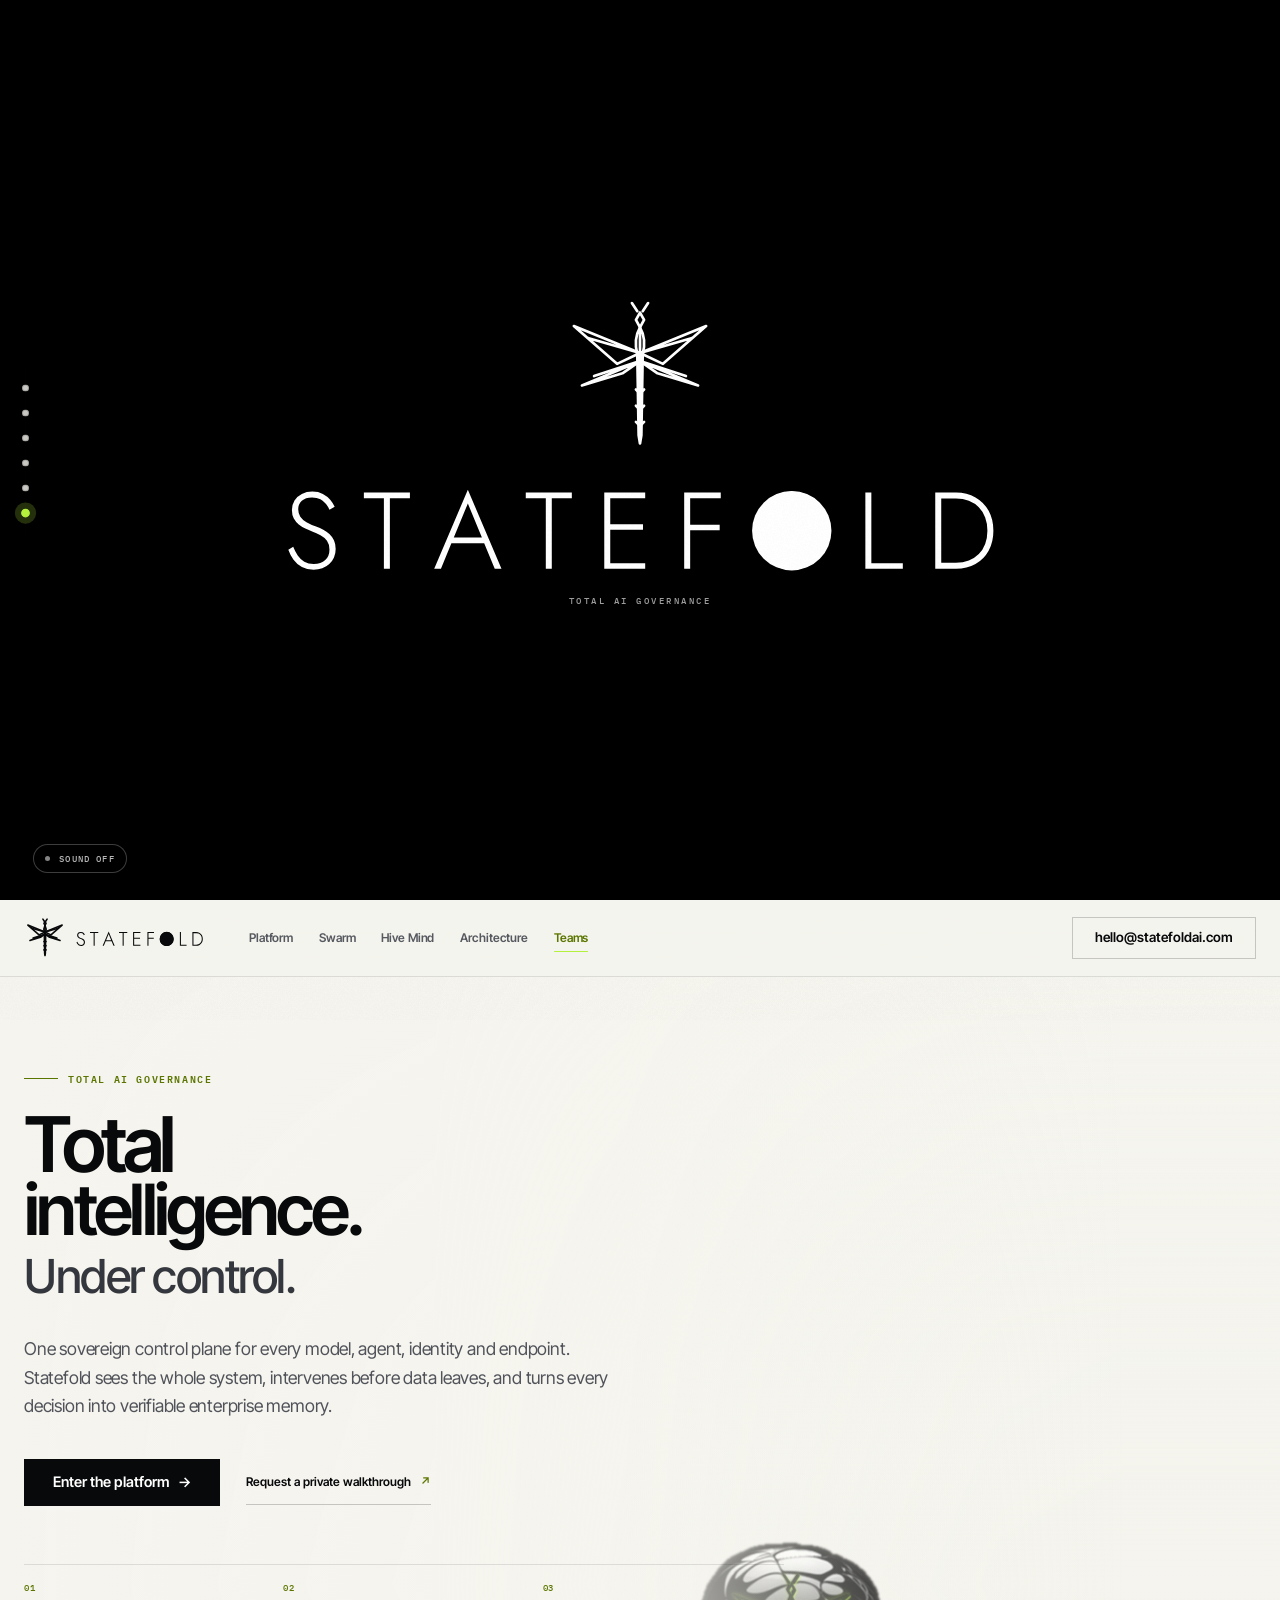
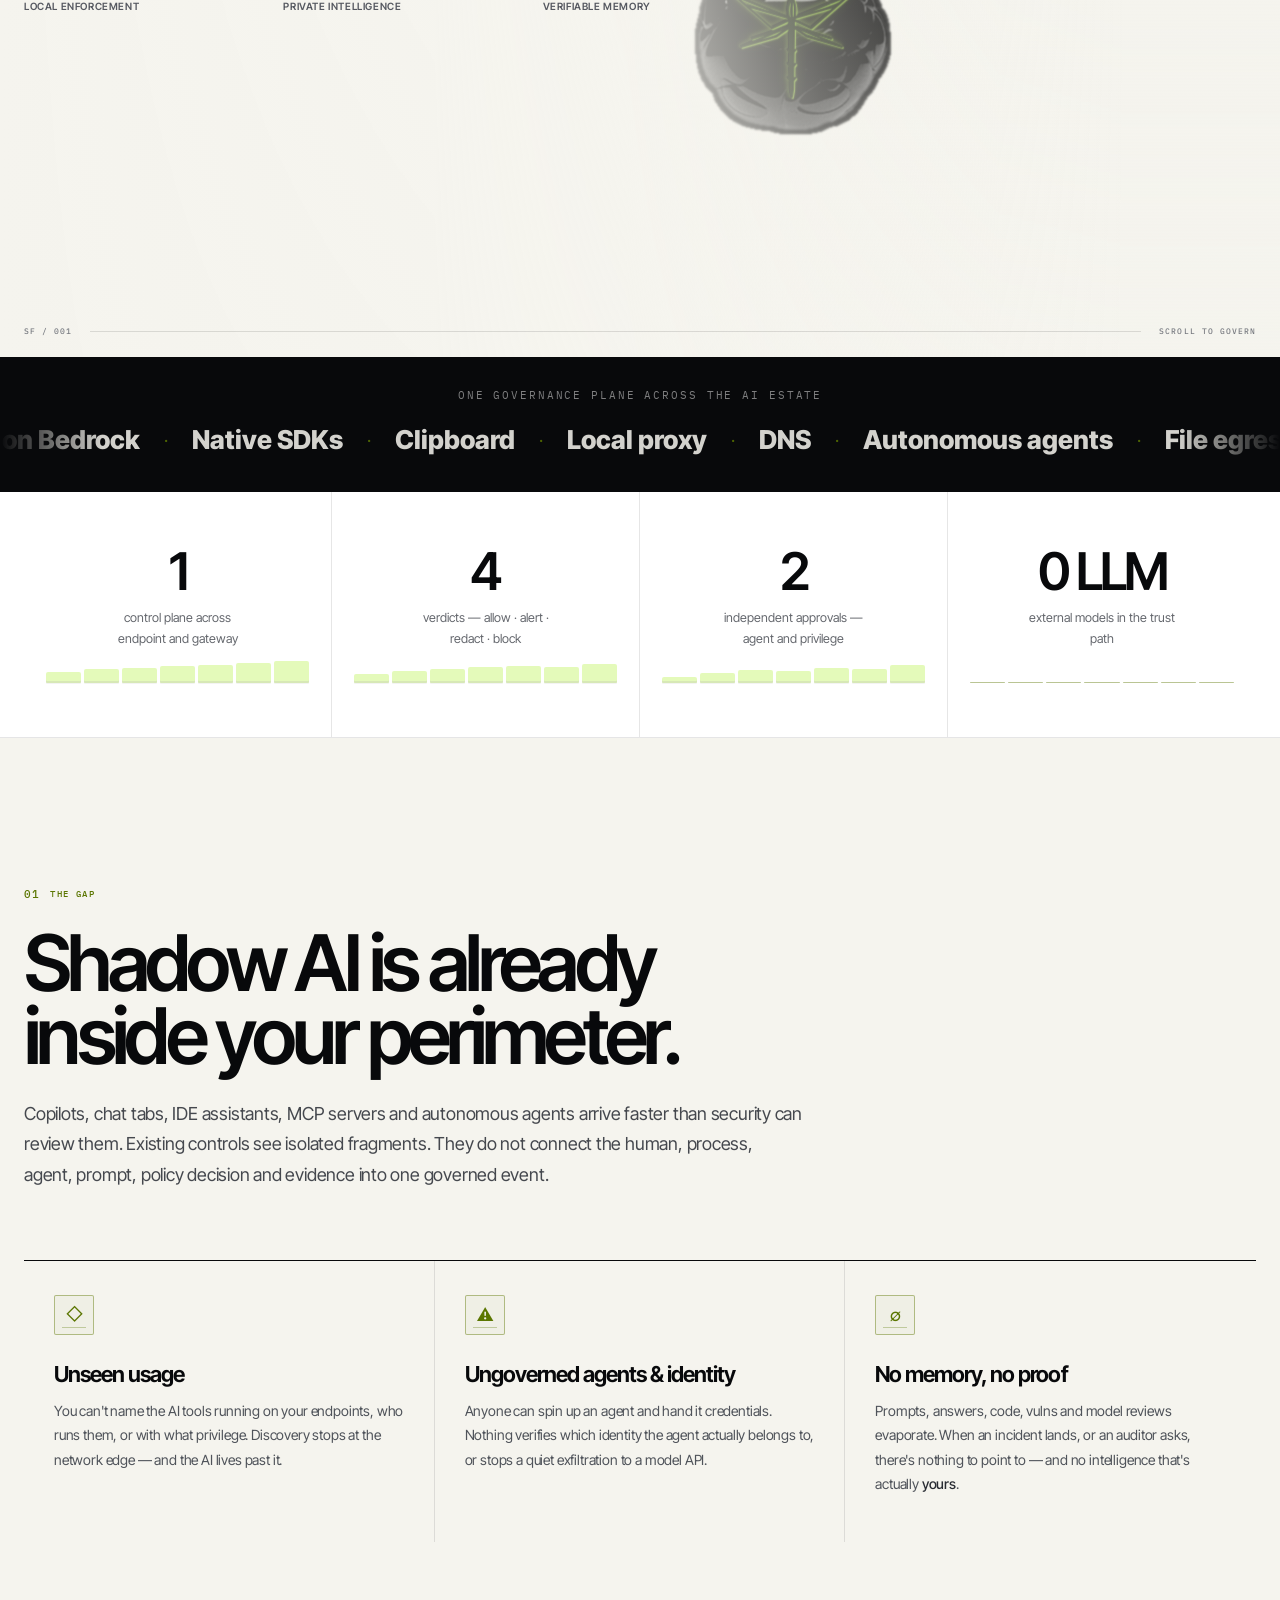
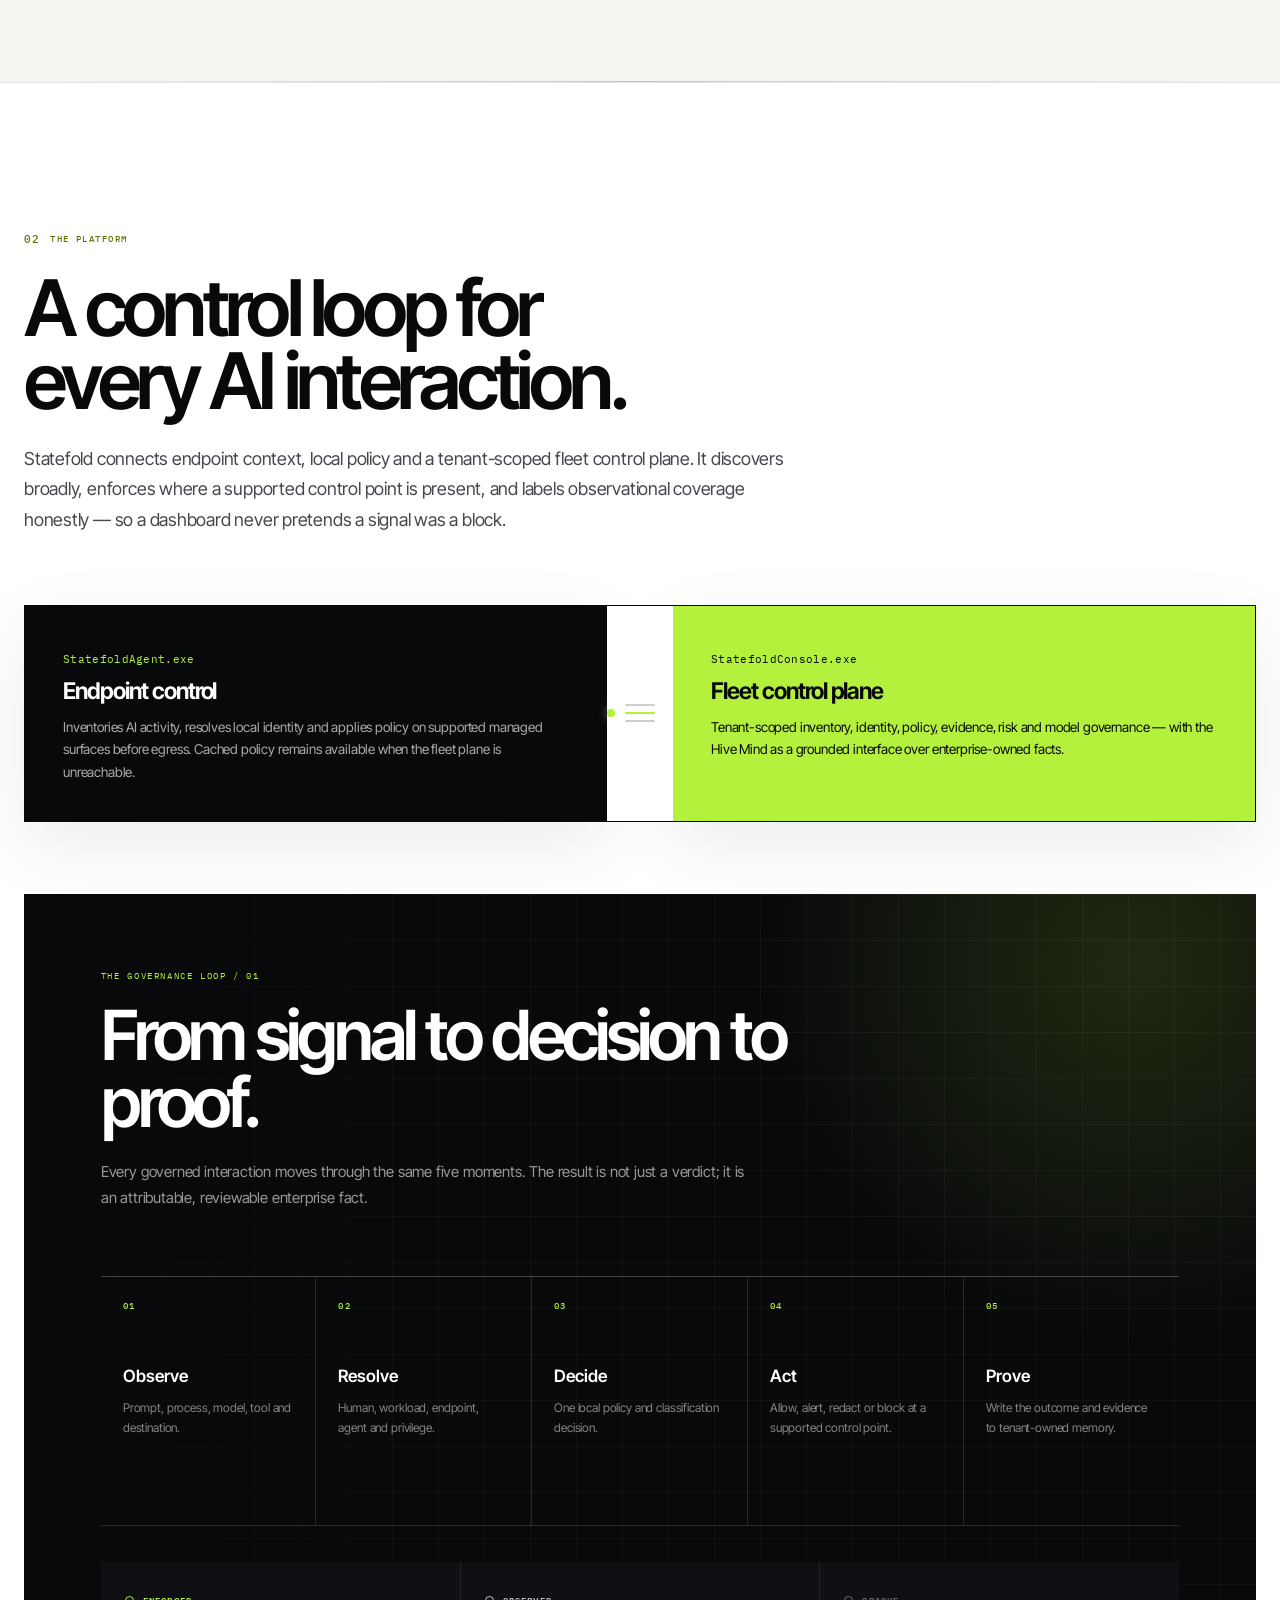
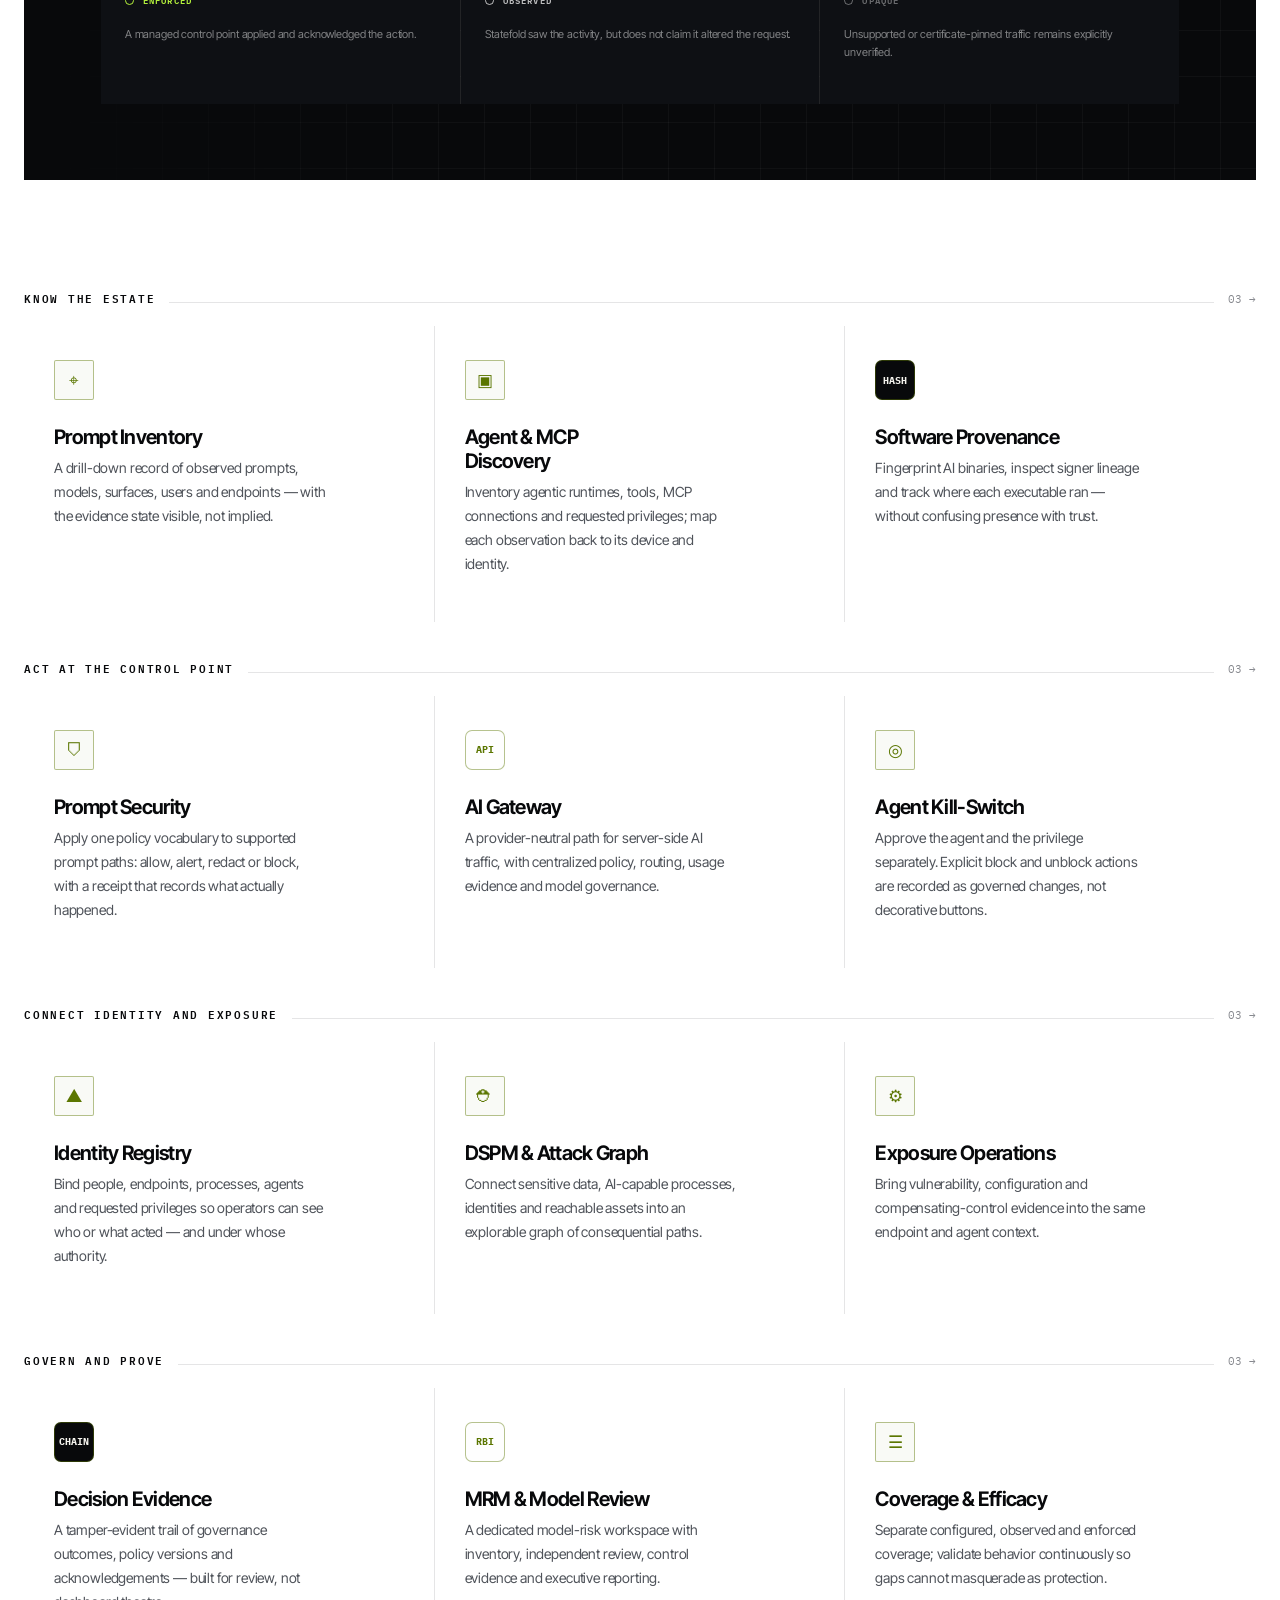
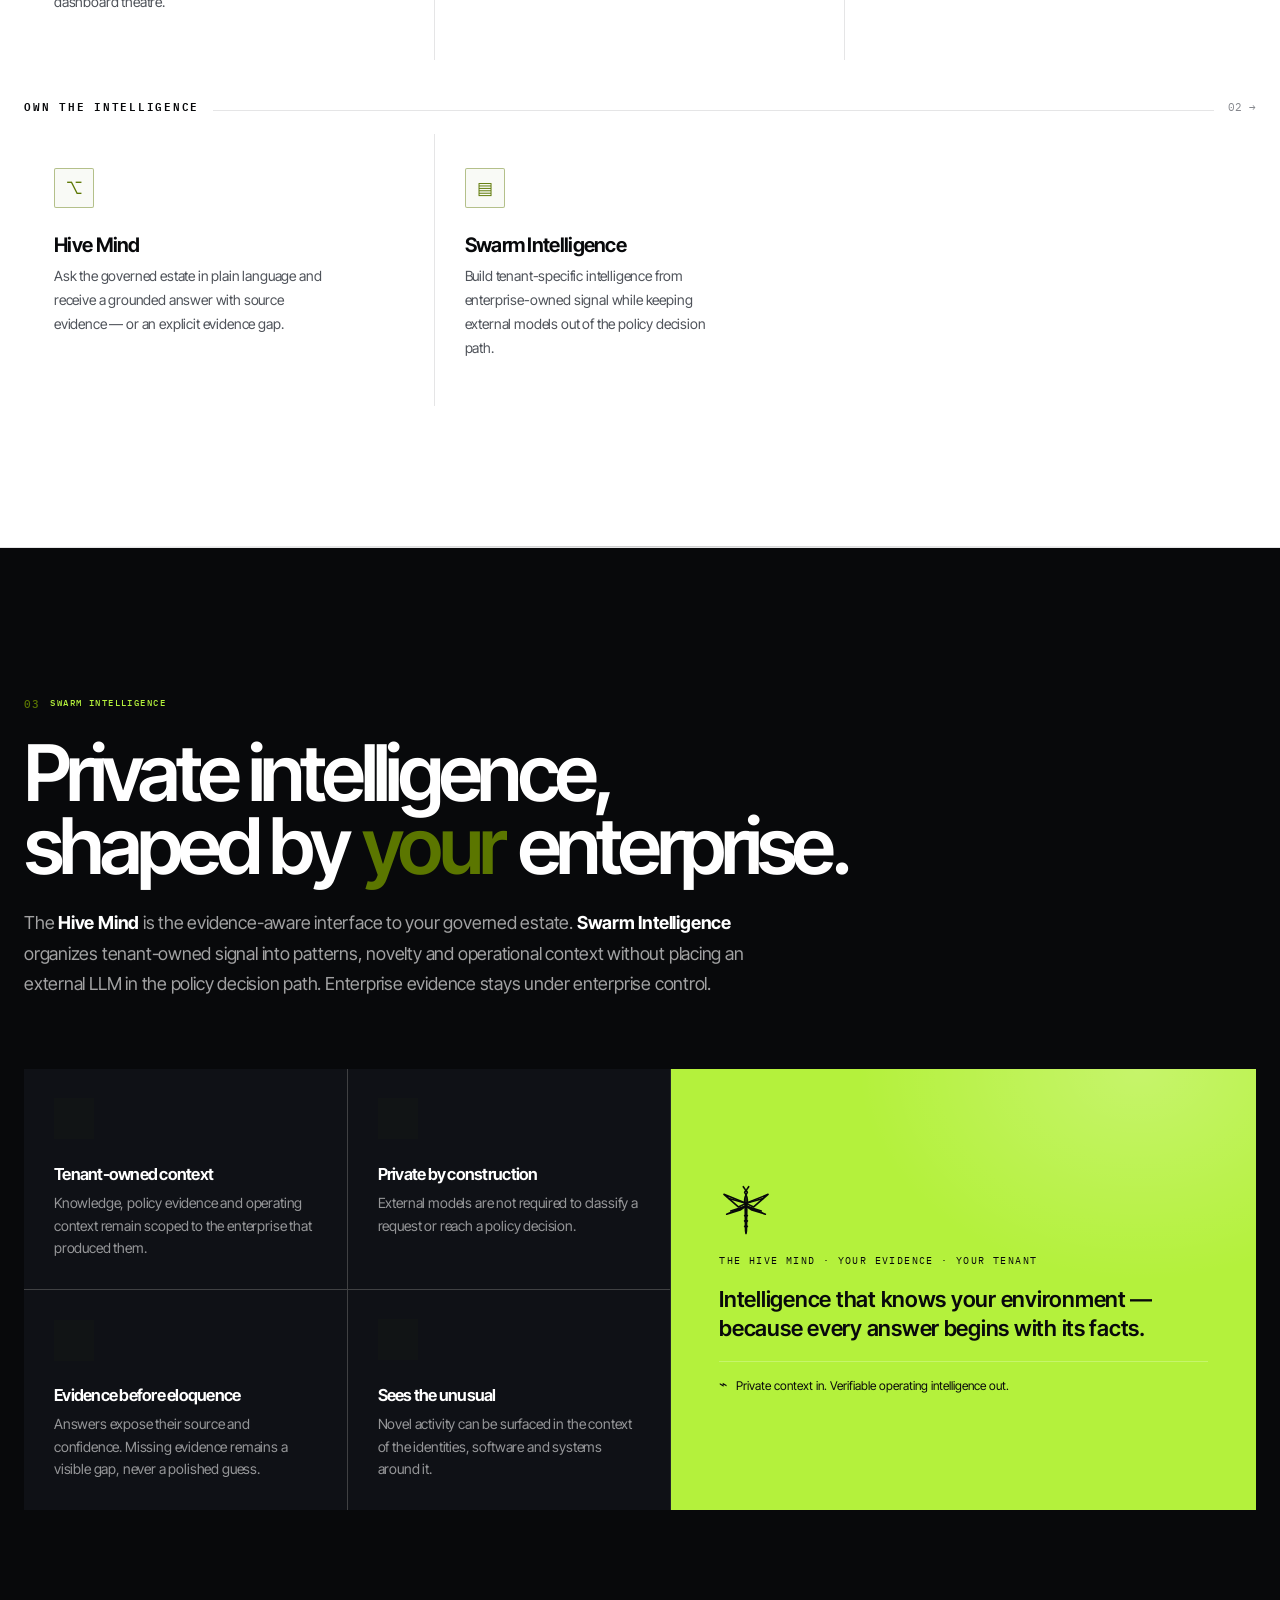
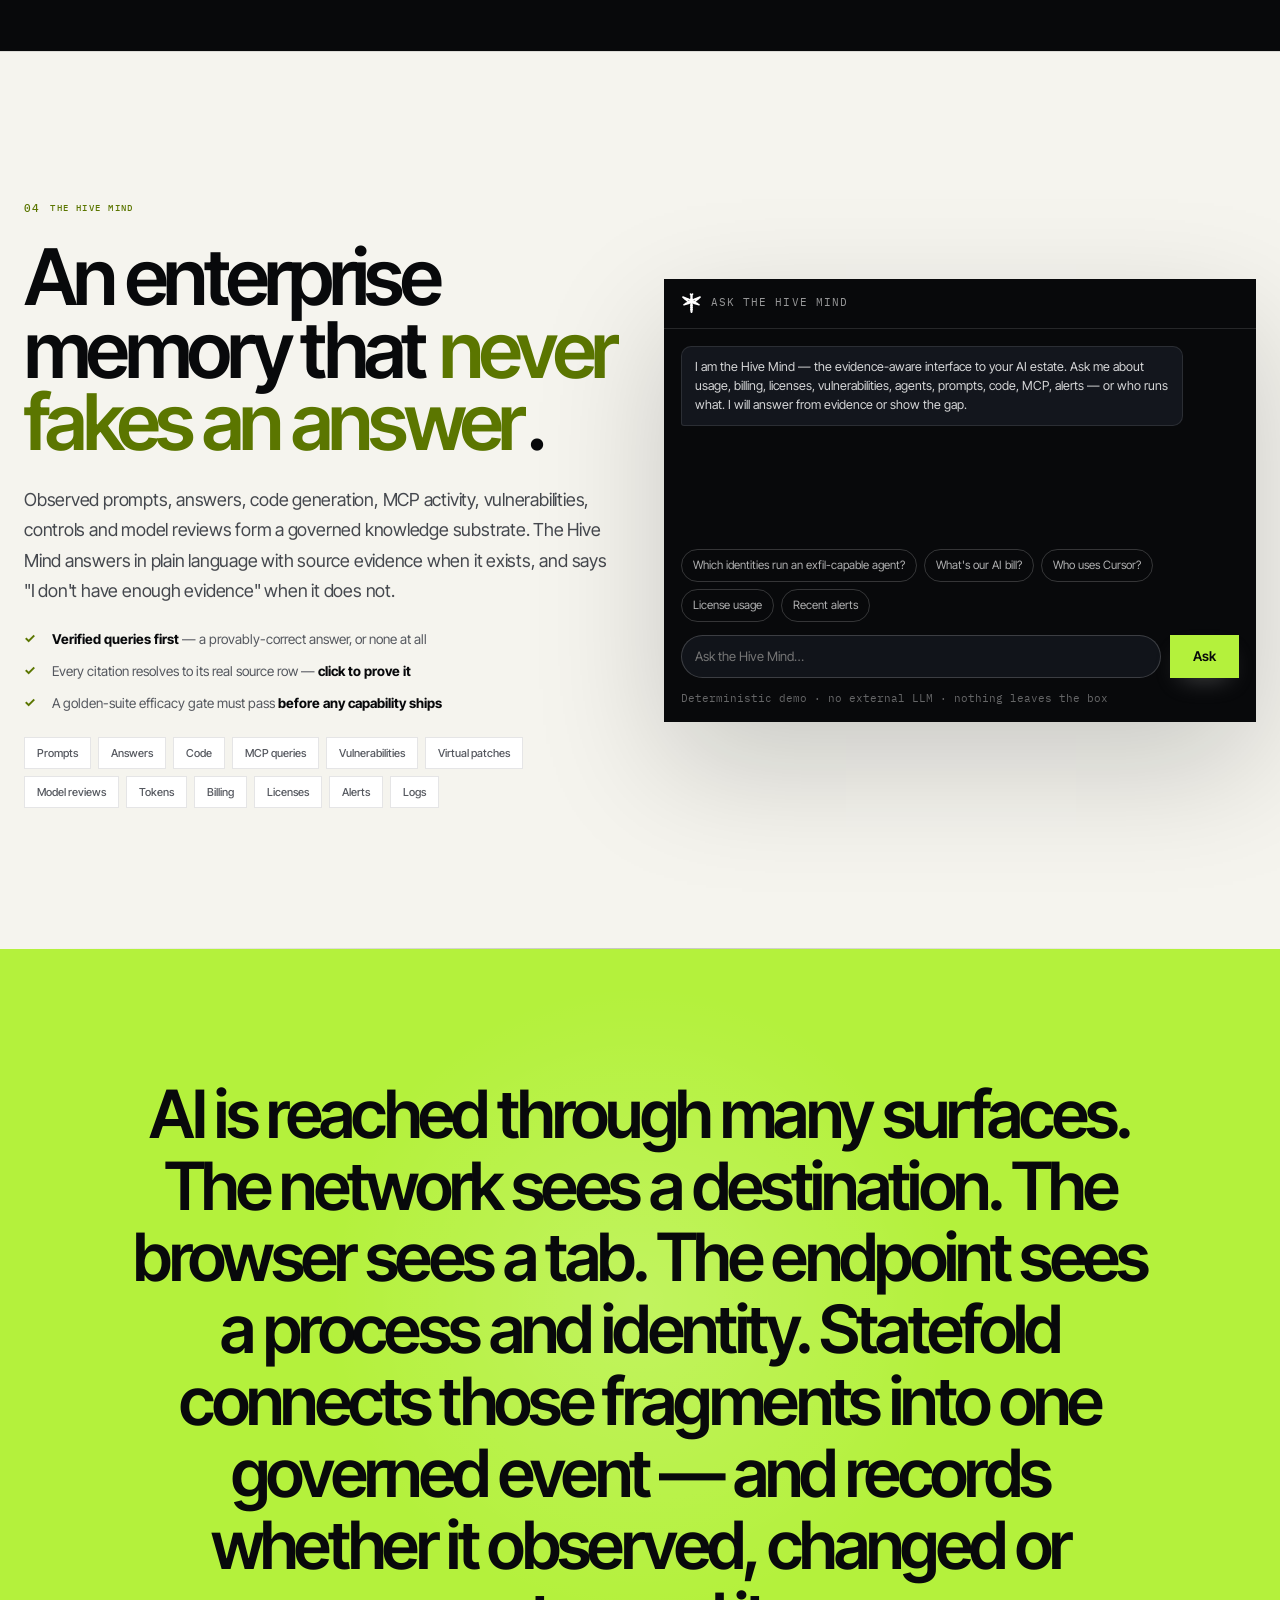
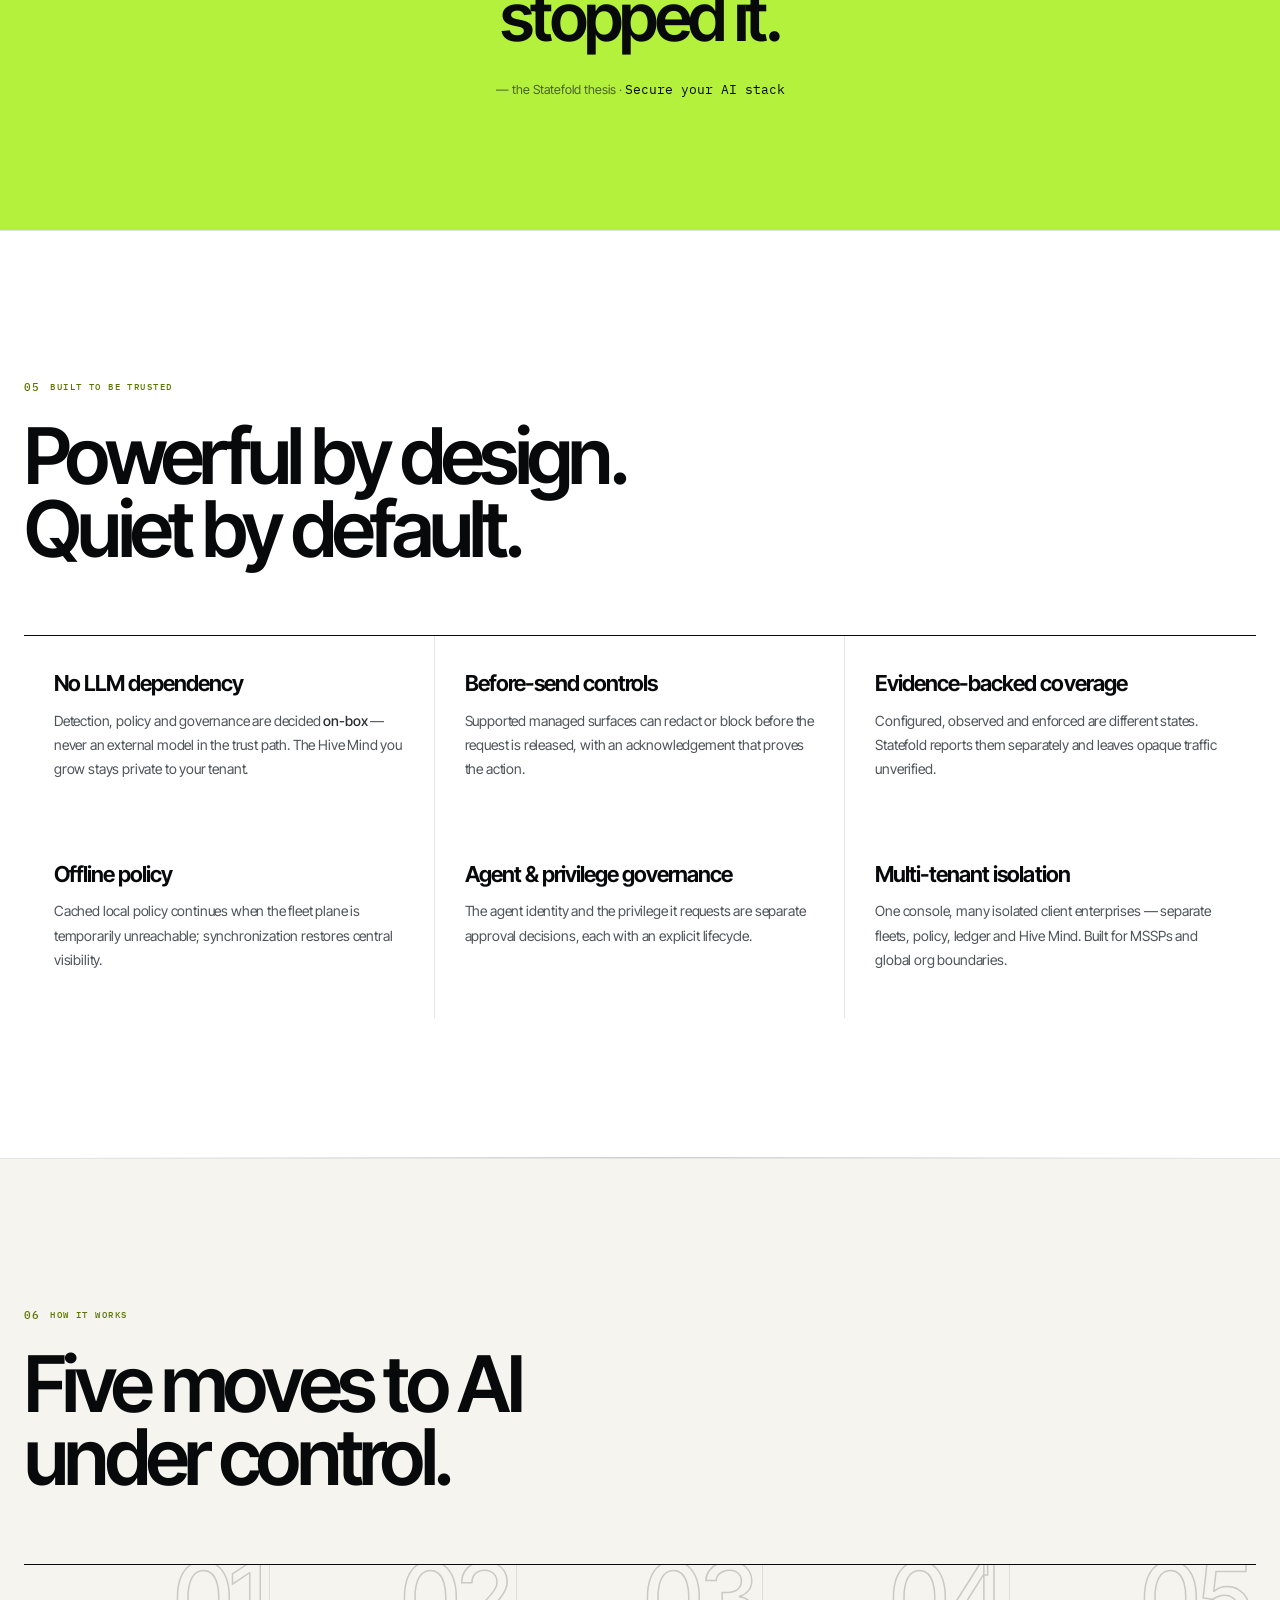
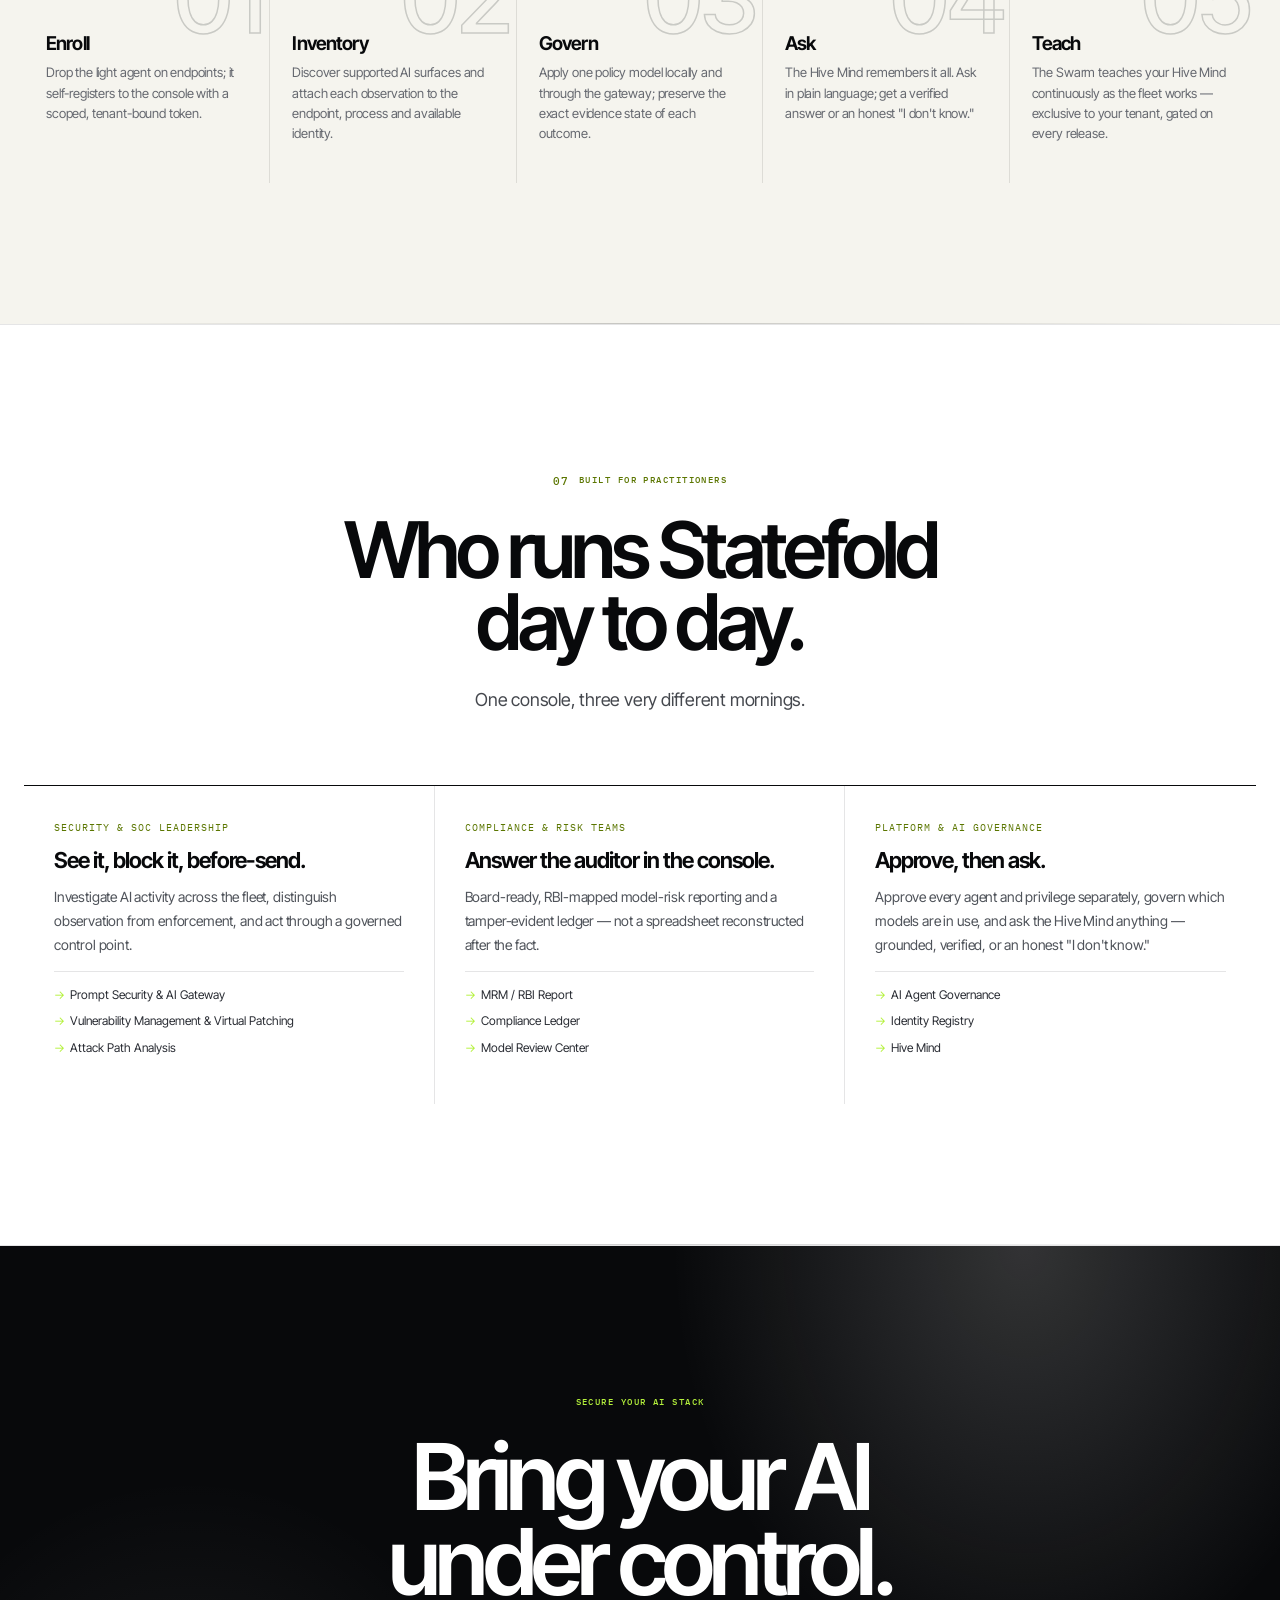
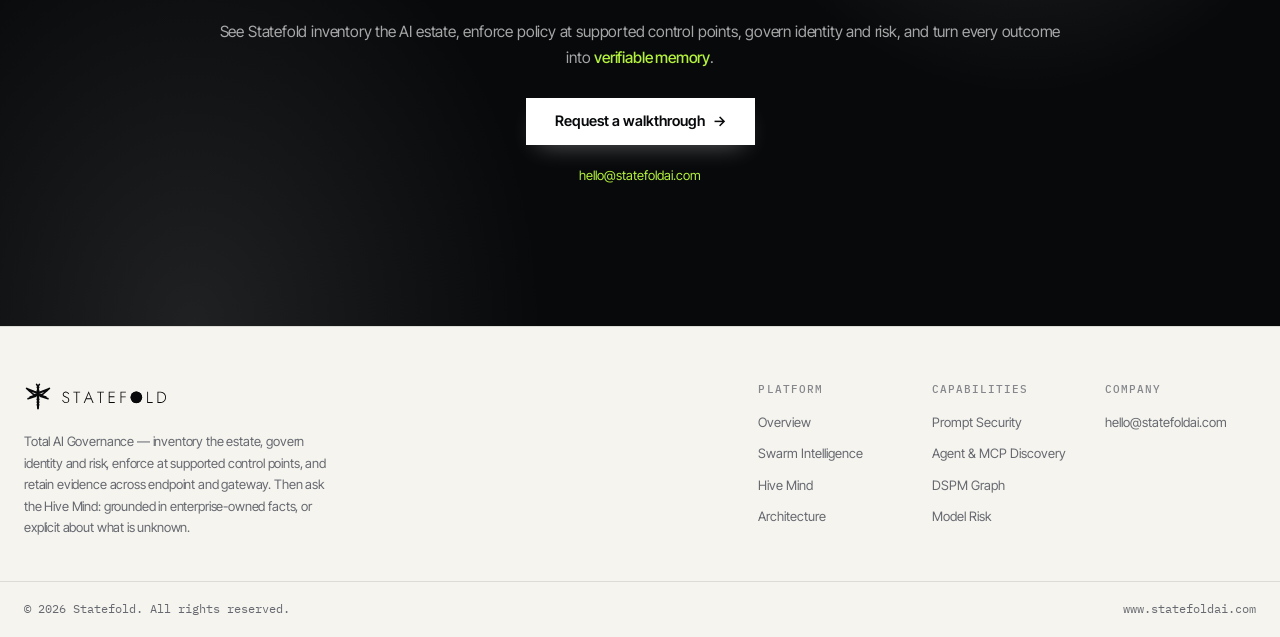
==== index.html @ 2704c23c "Mature the Total AI Governance narrative" ====
<!DOCTYPE html>
<html lang="en">
<head>
  <meta charset="UTF-8" />
  <meta name="viewport" content="width=device-width, initial-scale=1.0" />
  <title>Statefold — Total AI Governance</title>
  <meta name="description" content="Statefold is the total AI governance control plane: discover every model and agent, enforce policy before data is sent, govern identity and risk across the fleet, and build a verified enterprise memory that stays yours." />
  <meta name="theme-color" content="#F5F4EE" />
  <link rel="icon" href="favicon.svg" type="image/svg+xml" />

  <!-- Open Graph -->
  <meta property="og:title" content="Statefold — Total AI Governance" />
  <meta property="og:description" content="Discover every model and agent, enforce policy at supported control points before data is sent, govern identity and risk across the fleet, and retain verifiable enterprise memory." />
  <meta property="og:type" content="website" />
  <meta property="og:url" content="https://www.statefoldai.com" />

  <link rel="preconnect" href="https://fonts.googleapis.com" />
  <link rel="preconnect" href="https://fonts.gstatic.com" crossorigin />
  <link href="https://fonts.googleapis.com/css2?family=IBM+Plex+Mono:wght@400;500;600&amp;family=Inter+Tight:wght@400;500;600;700;800&amp;display=swap" rel="stylesheet" />
  <link rel="stylesheet" href="styles.css?v=20260822b" />
</head>
<body>
  <div class="grain" aria-hidden="true"></div>
  <div class="cursor-ring" aria-hidden="true"></div>
  <div class="cursor-dot" aria-hidden="true"></div>

  <svg class="brand-sprite" width="0" height="0" aria-hidden="true">
    <symbol id="sf-mark" viewBox="0 0 120 120">
      <g fill="none" stroke="currentColor" stroke-width="2" stroke-linecap="round" stroke-linejoin="round">
        <path d="M60 13 L57 18.5 L60 24 L63 18.5 Z M58 12 L54 6 M62 12 L66 6"></path>
        <path d="M60 24 C63.5 30 63.5 38 62 44 L61 104 L60 110 L59 104 L58 44 C56.5 38 56.5 30 60 24 Z M60 26 L60 107"></path>
        <path d="M57 70 L60 73 L63 70 M57 82 L60 85 L63 82 M57 94 L60 97 L63 94"></path>
        <path d="M60 43 L11 23 L43 51 Z M60 43 L22 32 M60 43 L109 23 L77 51 Z M60 43 L98 32"></path>
        <path d="M60 49 L17 67 L47 58 Z M60 49 L26 60 M60 49 L103 67 L73 58 Z M60 49 L94 60"></path>
      </g>
    </symbol>
  </svg>

  <!-- ===================== BRAND SPLASH / ORBIT FILM ===================== -->
  <section id="brand-reveal" class="brand-overture" aria-label="Statefold — Total AI Governance">
    <img id="orbitFilm" class="orbit-film" src="media/statefold-orbit.gif?v=20260809by" data-orbit-src="media/statefold-orbit.gif?v=20260809by" width="540" height="500" alt="" aria-hidden="true" />
    <div class="overture-coordinates" aria-hidden="true"><span>00° / GOVERNANCE LAYER</span><span>STATEFOLD / 2026</span></div>
    <div class="overture-horizon" aria-hidden="true"></div>
    <div class="overture-lockup">
      <img class="overture-favicon" src="favicon.svg" alt="" width="512" height="512" />
      <div class="dragon-birth" aria-hidden="true">
        <svg class="overture-mark" viewBox="0 0 120 120"><use href="#sf-mark"></use></svg>
      </div>
      <div class="overture-wordframe" aria-label="Statefold">
        <span class="overture-eclipse" aria-hidden="true"></span>
        <svg class="overture-wordmark" width="410" height="54" aria-hidden="true"><use href="#sf-word"></use></svg>
      </div>
      <div class="overture-governance">Total AI Governance</div>
      <div class="overture-name">STATEFOLD</div>
      <div class="overture-rule" aria-hidden="true"></div>
      <div class="overture-tag"><span>Total AI Governance</span><span>Every model. Every agent. Every endpoint.</span></div>
    </div>
    <a class="overture-enter" href="#top"><span>Enter the control plane</span><i></i></a>
    <button class="overture-sound" type="button" aria-pressed="false"><i aria-hidden="true"></i><span>Sound off</span></button>
    <div class="br-inner">
      <svg class="df br-df" viewBox="0 0 120 120" aria-hidden="true">
<defs>
  <linearGradient id="df-chrome-br" gradientUnits="userSpaceOnUse" x1="8" y1="0" x2="112" y2="120">
    <stop offset="0%" stop-color="#3a3a3a"/>
    <stop offset="18%" stop-color="#d8d8d8"/>
    <stop offset="32%" stop-color="#6e6e6e"/>
    <stop offset="50%" stop-color="#ffffff"/>
    <stop offset="68%" stop-color="#6e6e6e"/>
    <stop offset="82%" stop-color="#d8d8d8"/>
    <stop offset="100%" stop-color="#333333"/>
  </linearGradient>
</defs>
<g class="df-hover">
  <g class="df-body">
    <path class="p c1" d="M60 13 L57 18.5 L60 24 L63 18.5 Z"></path>
    <path class="p c1" d="M58 12 L54 6 M62 12 L66 6"></path>
    <path class="p c2" d="M60 24 C63.5 30 63.5 38 62 44 L61 104 L60 110 L59 104 L58 44 C56.5 38 56.5 30 60 24 Z"></path>
    <path class="p c2" d="M60 26 L60 107"></path>
    <path class="p c3" d="M57 70 L60 73 L63 70 M57 82 L60 85 L63 82 M57 94 L60 97 L63 94"></path>
  </g>
  <g class="w up uf d-ul" style="--uf:-30deg"><g class="w up fl-ul"><path class="p" d="M60 43 L11 23 L43 51 Z"></path><path class="p" d="M60 43 L22 32"></path></g></g>
  <g class="w up uf d-ur" style="--uf:30deg"><g class="w up fl-ur"><path class="p" d="M60 43 L109 23 L77 51 Z"></path><path class="p" d="M60 43 L98 32"></path></g></g>
  <g class="w lo uf d-ll" style="--uf:24deg"><g class="w lo fl-ll"><path class="p" d="M60 49 L17 67 L47 58 Z"></path><path class="p" d="M60 49 L26 60"></path></g></g>
  <g class="w lo uf d-lr" style="--uf:-24deg"><g class="w lo fl-lr"><path class="p" d="M60 49 L103 67 L73 58 Z"></path><path class="p" d="M60 49 L94 60"></path></g></g>
</g></svg>
      <div class="br-pool" aria-hidden="true"></div>
      <div class="br-rule"></div>
      <div class="br-name">STATEFOLD</div>
      <div class="br-tag">TOTAL AI GOVERNANCE</div>
    </div>
    <div class="br-cue" aria-hidden="true"><div class="br-cue-line"></div></div>
  </section>

  <!-- scroll progress + film grain + background wave -->
  <div class="scrollbar" id="scrollbar" aria-hidden="true"></div>
  <div class="grain" aria-hidden="true"></div>
  <div class="bg-grid" aria-hidden="true"></div>

  <!-- shared brand wordmark glyph (referenced by the logo lockups via <use>) -->
  <svg width="0" height="0" style="position:absolute" aria-hidden="true">
    <symbol id="sf-word" viewBox="118 22 410 54">
      <g transform="translate(0 -13)" fill="currentColor">
        <path d="M125.52 72.48L125.52 72.48L122.73 74.21Q123.78 77.25 125.70 79.85Q127.63 82.46 130.48 84.01Q133.33 85.56 137.11 85.56L137.11 85.56Q139.78 85.56 142.07 84.72Q144.37 83.88 146.07 82.30Q147.78 80.72 148.74 78.55Q149.70 76.38 149.70 73.72L149.70 73.72Q149.70 70.86 148.71 68.79Q147.71 66.71 146.13 65.22Q144.55 63.73 142.63 62.74Q140.71 61.75 138.91 61.07L138.91 61.07Q135.44 59.83 133.08 58.43Q130.73 57.04 129.55 55.30Q128.37 53.57 128.37 51.15L128.37 51.15Q128.37 48.23 130.42 46.28Q132.46 44.33 136.24 44.33L136.24 44.33Q139.10 44.33 141.02 45.41Q142.94 46.50 144.21 48.11Q145.48 49.72 146.16 51.40L146.16 51.40L149.14 49.72Q148.27 47.61 146.60 45.63Q144.92 43.65 142.41 42.34Q139.90 41.04 136.43 41.04L136.43 41.04Q133.08 41.04 130.42 42.38Q127.75 43.71 126.26 46.09Q124.77 48.48 124.77 51.58L124.77 51.58Q124.77 54.37 125.86 56.36Q126.94 58.34 128.68 59.73Q130.42 61.13 132.43 62.09Q134.45 63.05 136.31 63.73L136.31 63.73Q138.79 64.66 141.05 65.87Q143.31 67.08 144.74 69.00Q146.16 70.93 146.16 74.09L146.16 74.09Q146.16 77.68 143.78 80.01Q141.39 82.33 137.17 82.33L137.17 82.33Q134.07 82.33 131.84 81.00Q129.61 79.67 128.09 77.44Q126.57 75.20 125.52 72.48Z M165.76 41.60L165.76 44.82L177.16 44.82L177.16 85L180.57 85L180.57 44.82L191.98 44.82L191.98 41.60L165.76 41.60Z M215.60 70.43L234.27 70.43L240.28 85L244.12 85L224.97 39.93L205.81 85L209.65 85L215.60 70.43ZM216.97 67.21L224.97 47.80L232.96 67.21L216.97 67.21Z M257.95 41.60L257.95 44.82L269.36 44.82L269.36 85L272.77 85L272.77 44.82L284.18 44.82L284.18 41.60L257.95 41.60Z M325.96 41.60L302.65 41.60L302.65 85L325.96 85L325.96 81.78L306.06 81.78L306.06 62.80L324.72 62.80L324.72 59.58L306.06 59.58L306.06 44.82L325.96 44.82L325.96 41.60Z M368.99 41.60L348.16 41.60L348.16 85L351.57 85L351.57 63.11L368.37 63.11L368.37 59.89L351.57 59.89L351.57 44.82L368.99 44.82L368.99 41.60Z M391.44 63.30L391.44 63.30Q391.44 57.84 393.76 53.60Q396.09 49.35 400.15 46.90Q404.21 44.45 409.42 44.45L409.42 44.45Q414.62 44.45 418.68 46.90Q422.75 49.35 425.04 53.60Q427.33 57.84 427.33 63.30L427.33 63.30Q427.33 68.69 425.04 72.97Q422.75 77.25 418.68 79.70Q414.62 82.15 409.42 82.15L409.42 82.15Q404.21 82.15 400.15 79.70Q396.09 77.25 393.76 72.97Q391.44 68.69 391.44 63.30ZM387.84 63.30L387.84 63.30Q387.84 68.07 389.45 72.14Q391.06 76.20 393.98 79.20Q396.89 82.21 400.83 83.88Q404.77 85.56 409.42 85.56L409.42 85.56Q414.07 85.56 418.00 83.88Q421.94 82.21 424.85 79.20Q427.77 76.20 429.38 72.14Q430.99 68.07 430.99 63.30L430.99 63.30Q430.99 58.53 429.38 54.47Q427.77 50.40 424.85 47.40Q421.94 44.39 418.00 42.72Q414.07 41.04 409.42 41.04L409.42 41.04Q404.77 41.04 400.83 42.72Q396.89 44.39 393.98 47.40Q391.06 50.40 389.45 54.47Q387.84 58.53 387.84 63.30Z M454.74 41.60L451.33 41.60L451.33 85L472.66 85L472.66 81.78L454.74 81.78L454.74 41.60Z M502.91 41.60L491.13 41.60L491.13 85L502.91 85Q509.24 85 514.04 82.27Q518.85 79.54 521.54 74.68Q524.24 69.81 524.24 63.30Q524.24 56.79 521.54 51.92Q518.85 47.06 514.04 44.33Q509.24 41.60 502.91 41.60L502.91 41.60ZM502.91 81.59L494.54 81.59L494.54 45.01L502.91 45.01Q506.94 45.01 510.26 46.31Q513.58 47.61 515.93 50.00Q518.29 52.39 519.56 55.77Q520.83 59.15 520.83 63.30Q520.83 67.45 519.56 70.83Q518.29 74.21 515.93 76.60Q513.58 78.99 510.26 80.29Q506.94 81.59 502.91 81.59L502.91 81.59Z"></path>
        <circle cx="409.42" cy="63.3" r="22.6"></circle>
      </g>
    </symbol>
  </svg>

  <!-- ===================== NAV ===================== -->
  <header class="nav" id="top" data-nav>
    <div class="wrap nav-inner">
      <a class="brand brandlogo" href="#top" aria-label="Statefold home">
        <svg class="df brand-df" viewBox="0 0 120 120" aria-hidden="true"><g class="df-hover">
  <g class="df-body">
    <path class="p c1" d="M60 13 L57 18.5 L60 24 L63 18.5 Z"></path>
    <path class="p c1" d="M58 12 L54 6 M62 12 L66 6"></path>
    <path class="p c2" d="M60 24 C63.5 30 63.5 38 62 44 L61 104 L60 110 L59 104 L58 44 C56.5 38 56.5 30 60 24 Z"></path>
    <path class="p c2" d="M60 26 L60 107"></path>
    <path class="p c3" d="M57 70 L60 73 L63 70 M57 82 L60 85 L63 82 M57 94 L60 97 L63 94"></path>
  </g>
  <g class="w up uf d-ul" style="--uf:-30deg"><g class="w up fl-ul"><path class="p" d="M60 43 L11 23 L43 51 Z"></path><path class="p" d="M60 43 L22 32"></path></g></g>
  <g class="w up uf d-ur" style="--uf:30deg"><g class="w up fl-ur"><path class="p" d="M60 43 L109 23 L77 51 Z"></path><path class="p" d="M60 43 L98 32"></path></g></g>
  <g class="w lo uf d-ll" style="--uf:24deg"><g class="w lo fl-ll"><path class="p" d="M60 49 L17 67 L47 58 Z"></path><path class="p" d="M60 49 L26 60"></path></g></g>
  <g class="w lo uf d-lr" style="--uf:-24deg"><g class="w lo fl-lr"><path class="p" d="M60 49 L103 67 L73 58 Z"></path><path class="p" d="M60 49 L94 60"></path></g></g>
</g></svg>
        <svg class="brand-word" aria-hidden="true"><use href="#sf-word"></use></svg>
      </a>
      <nav class="nav-links" aria-label="Primary">
        <a href="#platform">Platform</a>
        <a href="#swarm">Swarm</a>
        <a href="#hive">Hive Mind</a>
        <a href="#trust">Architecture</a>
        <a href="#teams">Teams</a>
      </nav>
      <div class="nav-cta">
        <a class="btn btn-ghost" href="mailto:hello@statefoldai.com">hello@statefoldai.com</a>
      </div>
      <button class="nav-burger" id="burger" aria-label="Menu" aria-expanded="false">
        <span></span><span></span><span></span>
      </button>
    </div>
    <div class="nav-mobile" id="navMobile">
      <a href="#platform">Platform</a>
      <a href="#swarm">Swarm Intelligence</a>
      <a href="#hive">Hive Mind</a>
      <a href="#trust">Architecture</a>
      <a href="#teams">Teams</a>
    </div>
  </header>

  <nav class="chapter-rail" aria-label="Page chapters">
    <span class="rail-line"></span>
    <a href="#problem" data-chapter="problem"><i></i><span>01 / GAP</span></a>
    <a href="#platform" data-chapter="platform"><i></i><span>02 / PLATFORM</span></a>
    <a href="#swarm" data-chapter="swarm"><i></i><span>03 / SWARM</span></a>
    <a href="#hive" data-chapter="hive"><i></i><span>04 / HIVE</span></a>
    <a href="#trust" data-chapter="trust"><i></i><span>05 / TRUST</span></a>
    <a href="#teams" data-chapter="teams"><i></i><span>07 / TEAMS</span></a>
  </nav>

  <!-- ===================== HERO ===================== -->
  <section class="hero">
    <div class="void-stage" data-void aria-hidden="true">
      <canvas id="voidCanvas" class="void-canvas"></canvas>
      <div class="void-orb">
        <img class="void-orb-film" src="media/hero-burn-orb.webp?v=20260809ca" width="512" height="512" alt="" />
        <svg class="void-mark" viewBox="0 0 120 120">
          <use class="burn-edge" href="#sf-mark"></use>
          <use class="burn-cut" href="#sf-mark"></use>
          <use class="burn-heat" href="#sf-mark"></use>
        </svg>
      </div>
    </div>
    <div class="hero-veil" aria-hidden="true"></div>
    <div class="hero-v3 wrap">
      <div class="hero-v3-copy">
        <div class="hero-v3-eyebrow"><span></span>Total AI Governance</div>
        <h1><span>Total</span><span class="hero-intelligence">intelligence.</span><em>Under control.</em></h1>
        <p>One sovereign control plane for every model, agent, identity and endpoint. Statefold sees the whole system, intervenes before data leaves, and turns every decision into verifiable enterprise memory.</p>
        <div class="hero-v3-actions">
          <a class="btn btn-primary btn-lg" href="#platform">Enter the platform <span class="arr">→</span></a>
          <a class="text-link" href="mailto:hello@statefoldai.com">Request a private walkthrough <span>↗</span></a>
        </div>
        <div class="hero-v3-proof">
          <span><b>01</b> Local enforcement</span>
          <span><b>02</b> Private intelligence</span>
          <span><b>03</b> Verifiable memory</span>
        </div>
      </div>
      <div class="hero-v3-folio" aria-hidden="true"><span>SF / 001</span><i></i><span>SCROLL TO GOVERN</span></div>
    </div>
    <div class="hero-mesh" aria-hidden="true"><span></span><span></span><span></span></div>
    <div class="hero-spotlight" aria-hidden="true"></div>
    <div class="wrap hero-grid">
      <div class="hero-copy reveal">
        <a class="kicker" href="#hive">
          <span class="kicker-dot"></span> New — verified answers, evidence chains &amp; kernel-level enforcement <span class="kicker-arrow">→</span>
        </a>
        <h1>Govern every AI<br>on <span class="stroke-ghost">every endpoint.</span></h1>
        <p class="lede">
          Statefold discovers every AI tool your people touch, enforces policy
          <em>at the kernel — before a single token is sent</em>, governs identity,
          vulnerabilities and the models themselves across the fleet, and remembers
          it all in the <strong>Hive&nbsp;Mind</strong> — your enterprise's own
          model, answering with a verified fact, a real citation, or an honest
          "I don't have enough evidence." No external LLM. Nothing leaves the box.
        </p>
        <div class="hero-actions">
          <a class="btn btn-primary btn-lg" href="#platform">See the platform <span class="arr">→</span></a>
          <a class="btn btn-ghost btn-lg" href="#hive">Ask the Hive Mind <span class="arr">→</span></a>
        </div>
        <ul class="hero-trust">
          <li><span class="dot"></span> No external LLM</li>
          <li><span class="dot"></span> Enforced at the kernel</li>
          <li><span class="dot"></span> Offline-safe</li>
        </ul>
      </div>

      <div class="hero-visual hero-spatial reveal" data-spatial aria-hidden="true">
        <canvas class="field-canvas" id="statefoldFieldLegacy"></canvas>
        <div class="field-vignette"></div>
        <div class="field-orbit orbit-a"></div>
        <div class="field-orbit orbit-b"></div>
        <div class="field-core">
          <span class="core-axis"></span>
          <span class="core-wing wing-left"></span>
          <span class="core-wing wing-right"></span>
          <i></i>
        </div>
        <div class="field-label label-kernel"><span></span>KERNEL / ENFORCING</div>
        <div class="field-label label-fleet"><span></span>FLEET / 247 NODES</div>
        <div class="field-label label-hive"><span></span>HIVE / PRIVATE</div>
        <div class="field-scan"></div>
        <div class="field-hud">
          <div><span>THREAT VECTOR</span><b>CONTAINED</b></div>
          <div><span>TRUST BOUNDARY</span><b>ON-BOX</b></div>
          <div><span>POLICY LATENCY</span><b>&lt; 3 MS</b></div>
        </div>
        <div class="hero-cap">
          <span><b data-count="347">0</b> facts</span><span><b data-count="487">0</b> AI events</span>
          <span><b data-count="75.5" data-suffix="k">0</b> tokens</span><span><b data-count="0.53" data-prefix="$" data-dec="2">0</b> AI bill</span>
        </div>
        <div class="hero-feed" aria-hidden="true">
          <div class="hf-head">
            <span class="hf-pulse"></span>
            <span class="hf-label">Live · endpoint feed</span>
            <span class="hf-shield">6 / 6 surfaces</span>
          </div>
          <div class="hf-rows" id="hfRowsLegacy"></div>
        </div>
      </div>
    </div>
    <a class="scroll-cue" href="#surfaces" aria-label="Scroll"><span></span></a>
  </section>

  <!-- ===================== SURFACES MARQUEE ===================== -->
  <section class="marquee-band" id="surfaces" aria-label="AI surfaces Statefold watches">
    <div class="marquee-label">One governance plane across the AI estate</div>
    <div class="marquee">
      <div class="marquee-track">
        <span>Browser AI</span><i>·</i><span>IDE assistants</span><i>·</i><span>MCP servers</span><i>·</i><span>Amazon Bedrock</span><i>·</i><span>Native SDKs</span><i>·</i><span>Clipboard</span><i>·</i><span>Local proxy</span><i>·</i><span>DNS</span><i>·</i><span>Autonomous agents</span><i>·</i><span>File egress</span><i>·</i>
        <span>Browser AI</span><i>·</i><span>IDE assistants</span><i>·</i><span>MCP servers</span><i>·</i><span>Amazon Bedrock</span><i>·</i><span>Native SDKs</span><i>·</i><span>Clipboard</span><i>·</i><span>Local proxy</span><i>·</i><span>DNS</span><i>·</i><span>Autonomous agents</span><i>·</i><span>File egress</span><i>·</i>
      </div>
    </div>
  </section>

  <!-- ===================== STATS ===================== -->
  <section class="stats">
    <div class="wrap stats-grid">
      <div class="stat reveal" style="--i:0"><b data-count="1">0</b><span>control plane across endpoint and gateway</span><div class="spark" aria-hidden="true"><i style="--h:52%;--d:.04s"></i><i style="--h:64%;--d:.09s"></i><i style="--h:71%;--d:.14s"></i><i style="--h:80%;--d:.19s"></i><i style="--h:85%;--d:.24s"></i><i style="--h:93%;--d:.29s"></i><i style="--h:100%;--d:.34s"></i></div></div>
      <div class="stat reveal" style="--i:1"><b data-count="4" data-prefix="">0</b><span>verdicts — allow · alert · redact · block</span><div class="spark" aria-hidden="true"><i style="--h:42%;--d:.04s"></i><i style="--h:58%;--d:.09s"></i><i style="--h:66%;--d:.14s"></i><i style="--h:74%;--d:.19s"></i><i style="--h:80%;--d:.24s"></i><i style="--h:76%;--d:.29s"></i><i style="--h:90%;--d:.34s"></i></div></div>
      <div class="stat reveal" style="--i:2"><b data-count="2">0</b><span>independent approvals — agent and privilege</span><div class="spark" aria-hidden="true"><i style="--h:30%;--d:.04s"></i><i style="--h:48%;--d:.09s"></i><i style="--h:62%;--d:.14s"></i><i style="--h:55%;--d:.19s"></i><i style="--h:70%;--d:.24s"></i><i style="--h:65%;--d:.29s"></i><i style="--h:82%;--d:.34s"></i></div></div>
      <div class="stat reveal" style="--i:3"><b data-count="0" data-suffix=" LLM">0</b><span>external models in the trust path</span><div class="spark spark-zero" aria-hidden="true"><i style="--h:8%;--d:.04s"></i><i style="--h:8%;--d:.09s"></i><i style="--h:8%;--d:.14s"></i><i style="--h:8%;--d:.19s"></i><i style="--h:8%;--d:.24s"></i><i style="--h:8%;--d:.29s"></i><i style="--h:8%;--d:.34s"></i></div></div>
    </div>
  </section>

  <!-- ===================== PROBLEM ===================== -->
  <section class="section" id="problem">
    <div class="wrap">
      <div class="sec-head reveal">
        <div class="eyebrow"><span class="sec-no">01</span> The gap</div>
        <h2>Shadow AI is already inside your perimeter.</h2>
        <p class="sec-sub">Copilots, chat tabs, IDE assistants, MCP servers and autonomous agents arrive
          faster than security can review them. Existing controls see isolated fragments. They do not
          connect the human, process, agent, prompt, policy decision and evidence into one governed event.</p>
      </div>
      <div class="cards-3">
        <article class="card reveal" style="--i:0">
          <div class="ic">◇</div>
          <h3>Unseen usage</h3>
          <p>You can't name the AI tools running on your endpoints, who runs them, or with what privilege. Discovery stops at the network edge — and the AI lives past it.</p>
        </article>
        <article class="card reveal" style="--i:1">
          <div class="ic">⚠</div>
          <h3>Ungoverned agents &amp; identity</h3>
          <p>Anyone can spin up an agent and hand it credentials. Nothing verifies which identity the agent actually belongs to, or stops a quiet exfiltration to a model API.</p>
        </article>
        <article class="card reveal" style="--i:2"><div class="ic">∅</div>
          <h3>No memory, no proof</h3>
          <p>Prompts, answers, code, vulns and model reviews evaporate. When an incident lands, or an auditor asks, there's nothing to point to — and no intelligence that's actually <em>yours</em>.</p>
        </article>
      </div>
    </div>
  </section>

  <!-- ===================== PLATFORM ===================== -->
  <section class="section alt" id="platform">
    <div class="wrap">
      <div class="sec-head reveal">
        <div class="eyebrow"><span class="sec-no">02</span> The platform</div>
        <h2>A control loop for every AI interaction.</h2>
        <p class="sec-sub">Statefold connects endpoint context, local policy and a tenant-scoped fleet
          control plane. It discovers broadly, enforces where a supported control point is present,
          and labels observational coverage honestly — so a dashboard never pretends a signal was a block.</p>
      </div>

      <div class="arch reveal">
        <div class="arch-node agent">
          <span class="tag">StatefoldAgent.exe</span>
          <h4>Endpoint control</h4>
          <p>Inventories AI activity, resolves local identity and applies policy on supported managed surfaces before egress. Cached policy remains available when the fleet plane is unreachable.</p>
        </div>
        <div class="arch-link"><span></span><span></span><span></span><i class="flow-dot" aria-hidden="true"></i></div>
        <div class="arch-node console">
          <span class="tag">StatefoldConsole.exe</span>
          <h4>Fleet control plane</h4>
          <p>Tenant-scoped inventory, identity, policy, evidence, risk and model governance — with the Hive Mind as a grounded interface over enterprise-owned facts.</p>
        </div>
      </div>

      <div class="control-fabric reveal">
        <div class="control-fabric-copy">
          <span class="lab-index">THE GOVERNANCE LOOP / 01</span>
          <h3>From signal to decision to proof.</h3>
          <p>Every governed interaction moves through the same five moments. The result is not just a verdict; it is an attributable, reviewable enterprise fact.</p>
        </div>
        <div class="control-spine" aria-label="Statefold governance loop">
          <article><span>01</span><b>Observe</b><p>Prompt, process, model, tool and destination.</p></article>
          <article><span>02</span><b>Resolve</b><p>Human, workload, endpoint, agent and privilege.</p></article>
          <article><span>03</span><b>Decide</b><p>One local policy and classification decision.</p></article>
          <article><span>04</span><b>Act</b><p>Allow, alert, redact or block at a supported control point.</p></article>
          <article><span>05</span><b>Prove</b><p>Write the outcome and evidence to tenant-owned memory.</p></article>
        </div>
        <div class="coverage-contract">
          <div><span class="coverage-state enforced">Enforced</span><p>A managed control point applied and acknowledged the action.</p></div>
          <div><span class="coverage-state observed">Observed</span><p>Statefold saw the activity, but does not claim it altered the request.</p></div>
          <div><span class="coverage-state opaque">Opaque</span><p>Unsupported or certificate-pinned traffic remains explicitly unverified.</p></div>
        </div>
      </div>

      <div class="cap-groups">
        <div class="cap-group">
          <div class="cap-group-head"><h3>Know the estate</h3><span class="rule"></span><span class="count">03 →</span></div>
          <div class="cap-grid">
            <article class="cap reveal" style="--i:0">
              <div class="cap-ic">⌖</div>
              <h4>Prompt Inventory</h4>
              <p>A drill-down record of observed prompts, models, surfaces, users and endpoints — with the evidence state visible, not implied.</p>
            </article>
            <article class="cap reveal" style="--i:1">
              <div class="cap-ic">▣</div>
              <h4>Agent &amp; MCP Discovery</h4>
              <p>Inventory agentic runtimes, tools, MCP connections and requested privileges; map each observation back to its device and identity.</p>
            </article>
            <article class="cap reveal" style="--i:2">
              <div class="cap-ic tag-ic" style="background:var(--ink);color:var(--bg)">HASH</div>
              <h4>Software Provenance</h4>
              <p>Fingerprint AI binaries, inspect signer lineage and track where each executable ran — without confusing presence with trust.</p>
            </article>
          </div>
        </div>

        <div class="cap-group">
          <div class="cap-group-head"><h3>Act at the control point</h3><span class="rule"></span><span class="count">03 →</span></div>
          <div class="cap-grid">
            <article class="cap reveal" style="--i:0">
              <div class="cap-ic">⛉</div>
              <h4>Prompt Security</h4>
              <p>Apply one policy vocabulary to supported prompt paths: allow, alert, redact or block, with a receipt that records what actually happened.</p>
            </article>
            <article class="cap reveal" style="--i:1">
              <div class="cap-ic tag-ic" style="background:var(--tint);color:var(--brand-2)">API</div>
              <h4>AI Gateway</h4>
              <p>A provider-neutral path for server-side AI traffic, with centralized policy, routing, usage evidence and model governance.</p>
            </article>
            <article class="cap reveal" style="--i:2">
              <div class="cap-ic">◎</div>
              <h4>Agent Kill-Switch</h4>
              <p>Approve the agent and the privilege separately. Explicit block and unblock actions are recorded as governed changes, not decorative buttons.</p>
            </article>
          </div>
        </div>

        <div class="cap-group">
          <div class="cap-group-head"><h3>Connect identity and exposure</h3><span class="rule"></span><span class="count">03 →</span></div>
          <div class="cap-grid">
            <article class="cap reveal" style="--i:0">
              <div class="cap-ic">▲</div>
              <h4>Identity Registry</h4>
              <p>Bind people, endpoints, processes, agents and requested privileges so operators can see who or what acted — and under whose authority.</p>
            </article>
            <article class="cap reveal" style="--i:1">
              <div class="cap-ic">⛑</div>
              <h4>DSPM &amp; Attack Graph</h4>
              <p>Connect sensitive data, AI-capable processes, identities and reachable assets into an explorable graph of consequential paths.</p>
            </article>
            <article class="cap reveal" style="--i:2">
              <div class="cap-ic">⚙</div>
              <h4>Exposure Operations</h4>
              <p>Bring vulnerability, configuration and compensating-control evidence into the same endpoint and agent context.</p>
            </article>
          </div>
        </div>

        <div class="cap-group">
          <div class="cap-group-head"><h3>Govern and prove</h3><span class="rule"></span><span class="count">03 →</span></div>
          <div class="cap-grid">
            <article class="cap reveal" style="--i:0">
              <div class="cap-ic tag-ic" style="background:var(--ink);color:var(--bg)">CHAIN</div>
              <h4>Decision Evidence</h4>
              <p>A tamper-evident trail of governance outcomes, policy versions and acknowledgements — built for review, not dashboard theatre.</p>
            </article>
            <article class="cap reveal" style="--i:1">
              <div class="cap-ic tag-ic" style="background:var(--tint);color:var(--brand-2)">RBI</div>
              <h4>MRM &amp; Model Review</h4>
              <p>A dedicated model-risk workspace with inventory, independent review, control evidence and executive reporting.</p>
            </article>
            <article class="cap reveal" style="--i:2">
              <div class="cap-ic">☰</div>
              <h4>Coverage &amp; Efficacy</h4>
              <p>Separate configured, observed and enforced coverage; validate behavior continuously so gaps cannot masquerade as protection.</p>
            </article>
          </div>
        </div>

        <div class="cap-group">
          <div class="cap-group-head"><h3>Own the intelligence</h3><span class="rule"></span><span class="count">02 →</span></div>
          <div class="cap-grid">
            <article class="cap reveal" style="--i:0">
              <div class="cap-ic">⌥</div>
              <h4>Hive Mind</h4>
              <p>Ask the governed estate in plain language and receive a grounded answer with source evidence — or an explicit evidence gap.</p>
            </article>
            <article class="cap reveal" style="--i:1">
              <div class="cap-ic">▤</div>
              <h4>Swarm Intelligence</h4>
              <p>Build tenant-specific intelligence from enterprise-owned signal while keeping external models out of the policy decision path.</p>
            </article>
          </div>
        </div>
      </div>
    </div>
  </section>

  <!-- ===================== SWARM INTELLIGENCE ===================== -->
  <section class="section swarm" id="swarm">
    <div class="wrap">
      <div class="sec-head reveal">
        <div class="eyebrow"><span class="sec-no">03</span> Swarm Intelligence</div>
        <h2>Private intelligence, shaped by <span class="u">your</span> enterprise.</h2>
        <p class="sec-sub">The <strong>Hive Mind</strong> is the evidence-aware interface to your governed
          estate. <strong>Swarm Intelligence</strong> organizes tenant-owned signal into patterns, novelty
          and operational context without placing an external LLM in the policy decision path. Enterprise
          evidence stays under enterprise control.</p>
      </div>

      <div class="swarm-grid reveal">
        <div class="swarm-pillars">
          <div class="sp"><div class="sp-ic">◈</div><h3>Tenant-owned context</h3><p>Knowledge, policy evidence and operating context remain scoped to the enterprise that produced them.</p></div>
          <div class="sp"><div class="sp-ic">⊘</div><h3>Private by construction</h3><p>External models are not required to classify a request or reach a policy decision.</p></div>
          <div class="sp"><div class="sp-ic">↗</div><h3>Evidence before eloquence</h3><p>Answers expose their source and confidence. Missing evidence remains a visible gap, never a polished guess.</p></div>
          <div class="sp"><div class="sp-ic">⚑</div><h3>Sees the unusual</h3><p>Novel activity can be surfaced in the context of the identities, software and systems around it.</p></div>
        </div>

        <aside class="swarm-aside">
          <svg class="df aside-df" viewBox="0 0 120 120" aria-hidden="true"><g class="df-hover">
  <g class="df-body">
    <path class="p c1" d="M60 13 L57 18.5 L60 24 L63 18.5 Z"></path>
    <path class="p c1" d="M58 12 L54 6 M62 12 L66 6"></path>
    <path class="p c2" d="M60 24 C63.5 30 63.5 38 62 44 L61 104 L60 110 L59 104 L58 44 C56.5 38 56.5 30 60 24 Z"></path>
    <path class="p c2" d="M60 26 L60 107"></path>
    <path class="p c3" d="M57 70 L60 73 L63 70 M57 82 L60 85 L63 82 M57 94 L60 97 L63 94"></path>
  </g>
  <g class="w up uf d-ul" style="--uf:-30deg"><g class="w up fl-ul"><path class="p" d="M60 43 L11 23 L43 51 Z"></path><path class="p" d="M60 43 L22 32"></path></g></g>
  <g class="w up uf d-ur" style="--uf:30deg"><g class="w up fl-ur"><path class="p" d="M60 43 L109 23 L77 51 Z"></path><path class="p" d="M60 43 L98 32"></path></g></g>
  <g class="w lo uf d-ll" style="--uf:24deg"><g class="w lo fl-ll"><path class="p" d="M60 49 L17 67 L47 58 Z"></path><path class="p" d="M60 49 L26 60"></path></g></g>
  <g class="w lo uf d-lr" style="--uf:-24deg"><g class="w lo fl-lr"><path class="p" d="M60 49 L103 67 L73 58 Z"></path><path class="p" d="M60 49 L94 60"></path></g></g>
</g></svg>
          <div class="aside-tag">The Hive Mind · your evidence · your tenant</div>
          <p class="aside-line">Intelligence that knows <em>your</em> environment — because every answer begins with its facts.</p>
          <div class="aside-lock"><span class="lk">⌁</span> Private context in. Verifiable operating intelligence out.</div>
        </aside>
      </div>
    </div>
  </section>

  <!-- ===================== HIVE MIND ===================== -->
  <section class="section hive" id="hive">
    <div class="wrap hive-grid">
      <div class="hive-copy reveal">
        <div class="eyebrow"><span class="sec-no">04</span> The Hive Mind</div>
        <h2>An enterprise memory that <span class="u">never fakes an answer</span>.</h2>
        <p class="sec-sub">Observed prompts, answers, code generation, MCP activity, vulnerabilities,
          controls and model reviews form a governed knowledge substrate. The Hive Mind answers in
          plain language with source evidence when it exists, and says "I don't have enough evidence"
          when it does not.</p>
        <ul class="ticks">
          <li><b>Verified queries first</b> — a provably-correct answer, or none at all</li>
          <li>Every citation resolves to its real source row — <b>click to prove it</b></li>
          <li>A golden-suite efficacy gate must pass <b>before any capability ships</b></li>
        </ul>
        <div class="corpus-chips">
          <span>Prompts</span><span>Answers</span><span>Code</span><span>MCP queries</span>
          <span>Vulnerabilities</span><span>Virtual patches</span><span>Model reviews</span>
          <span>Tokens</span><span>Billing</span><span>Licenses</span><span>Alerts</span><span>Logs</span>
        </div>
      </div>

      <div class="hive-demo reveal">
        <div class="demo-card">
          <div class="demo-top">
            <svg class="df" viewBox="0 0 120 120" aria-hidden="true"><g class="df-hover">
  <g class="df-body">
    <path class="p c1" d="M60 13 L57 18.5 L60 24 L63 18.5 Z"></path>
    <path class="p c1" d="M58 12 L54 6 M62 12 L66 6"></path>
    <path class="p c2" d="M60 24 C63.5 30 63.5 38 62 44 L61 104 L60 110 L59 104 L58 44 C56.5 38 56.5 30 60 24 Z"></path>
    <path class="p c2" d="M60 26 L60 107"></path>
    <path class="p c3" d="M57 70 L60 73 L63 70 M57 82 L60 85 L63 82 M57 94 L60 97 L63 94"></path>
  </g>
  <g class="w up uf d-ul" style="--uf:-30deg"><g class="w up fl-ul"><path class="p" d="M60 43 L11 23 L43 51 Z"></path><path class="p" d="M60 43 L22 32"></path></g></g>
  <g class="w up uf d-ur" style="--uf:30deg"><g class="w up fl-ur"><path class="p" d="M60 43 L109 23 L77 51 Z"></path><path class="p" d="M60 43 L98 32"></path></g></g>
  <g class="w lo uf d-ll" style="--uf:24deg"><g class="w lo fl-ll"><path class="p" d="M60 49 L17 67 L47 58 Z"></path><path class="p" d="M60 49 L26 60"></path></g></g>
  <g class="w lo uf d-lr" style="--uf:-24deg"><g class="w lo fl-lr"><path class="p" d="M60 49 L103 67 L73 58 Z"></path><path class="p" d="M60 49 L94 60"></path></g></g>
</g></svg>
            Ask the Hive Mind
          </div>
          <div class="demo-log" id="demoLog">
            <div class="bub hive">I am the Hive Mind — the evidence-aware interface to your AI estate. Ask me about usage, billing, licenses, vulnerabilities, agents, prompts, code, MCP, alerts — or who runs what. I will answer from evidence or show the gap.</div>
          </div>
          <div class="demo-suggest" id="demoSuggest">
            <button>Which identities run an exfil-capable agent?</button>
            <button>What's our AI bill?</button>
            <button>Who uses Cursor?</button>
            <button>License usage</button>
            <button>Recent alerts</button>
          </div>
          <form class="demo-input" id="demoForm" autocomplete="off">
            <input id="demoText" type="text" placeholder="Ask the Hive Mind…" aria-label="Ask the Hive Mind" />
            <button class="btn btn-primary" type="submit">Ask</button>
          </form>
          <div class="demo-foot">Deterministic demo · no external LLM · nothing leaves the box</div>
        </div>
      </div>
    </div>
  </section>

  <!-- ===================== MANIFESTO ===================== -->
  <section class="manifesto">
    <div class="wrap reveal">
      <p class="manifesto-line">
        AI is reached through <em>many</em> surfaces. The network sees a destination. The browser sees
        a tab. The endpoint sees a process and identity. <span class="grad">Statefold connects those
        fragments into one governed event</span> — and records whether it observed, changed or stopped it.
      </p>
      <div class="manifesto-by">— the Statefold thesis · <span class="mono">Secure your AI stack</span></div>
    </div>
  </section>

  <!-- ===================== TRUST / ARCHITECTURE ===================== -->
  <section class="section alt" id="trust">
    <div class="wrap">
      <div class="sec-head reveal">
        <div class="eyebrow"><span class="sec-no">05</span> Built to be trusted</div>
        <h2>Powerful by design. Quiet by default.</h2>
      </div>
      <div class="trust-grid">
        <div class="t-item reveal" style="--i:0"><h3>No LLM dependency</h3><p>Detection, policy and governance are decided <em>on-box</em> — never an external model in the trust path. The Hive Mind you grow stays private to your tenant.</p></div>
        <div class="t-item reveal" style="--i:1"><h3>Before-send controls</h3><p>Supported managed surfaces can redact or block before the request is released, with an acknowledgement that proves the action.</p></div>
        <div class="t-item reveal" style="--i:2"><h3>Evidence-backed coverage</h3><p>Configured, observed and enforced are different states. Statefold reports them separately and leaves opaque traffic unverified.</p></div>
        <div class="t-item reveal" style="--i:3"><h3>Offline policy</h3><p>Cached local policy continues when the fleet plane is temporarily unreachable; synchronization restores central visibility.</p></div>
        <div class="t-item reveal" style="--i:4"><h3>Agent &amp; privilege governance</h3><p>The agent identity and the privilege it requests are separate approval decisions, each with an explicit lifecycle.</p></div>
        <div class="t-item reveal" style="--i:5"><h3>Multi-tenant isolation</h3><p>One console, many isolated client enterprises — separate fleets, policy, ledger and Hive Mind. Built for MSSPs and global org boundaries.</p></div>
      </div>
    </div>
  </section>

  <!-- ===================== HOW IT WORKS ===================== -->
  <section class="section" id="how">
    <div class="wrap">
      <div class="sec-head reveal">
        <div class="eyebrow"><span class="sec-no">06</span> How it works</div>
        <h2>Five moves to AI under control.</h2>
      </div>
      <ol class="steps">
        <li class="reveal" style="--i:0"><span class="num">01</span><h3>Enroll</h3><p>Drop the light agent on endpoints; it self-registers to the console with a scoped, tenant-bound token.</p></li>
        <li class="reveal" style="--i:1"><span class="num">02</span><h3>Inventory</h3><p>Discover supported AI surfaces and attach each observation to the endpoint, process and available identity.</p></li>
        <li class="reveal" style="--i:2"><span class="num">03</span><h3>Govern</h3><p>Apply one policy model locally and through the gateway; preserve the exact evidence state of each outcome.</p></li>
        <li class="reveal" style="--i:3"><span class="num">04</span><h3>Ask</h3><p>The Hive Mind remembers it all. Ask in plain language; get a verified answer or an honest "I don't know."</p></li>
        <li class="reveal" style="--i:4"><span class="num">05</span><h3>Teach</h3><p>The Swarm teaches your Hive Mind continuously as the fleet works — exclusive to your tenant, gated on every release.</p></li>
      </ol>
    </div>
  </section>

  <!-- ===================== TEAMS ===================== -->
  <section class="section alt" id="teams">
    <div class="wrap">
      <div class="sec-head center reveal">
        <div class="eyebrow"><span class="sec-no">07</span> Built for practitioners</div>
        <h2>Who runs Statefold day to day.</h2>
        <p class="sec-sub">One console, three very different mornings.</p>
      </div>
      <div class="persona-grid">
        <article class="persona reveal" style="--i:0">
          <div class="p-role">Security &amp; SOC leadership</div>
          <h3>See it, block it, before-send.</h3>
          <p>Investigate AI activity across the fleet, distinguish observation from enforcement, and act through a governed control point.</p>
          <ul class="persona-uses">
            <li>Prompt Security &amp; AI Gateway</li>
            <li>Vulnerability Management &amp; Virtual Patching</li>
            <li>Attack Path Analysis</li>
          </ul>
        </article>
        <article class="persona reveal" style="--i:1">
          <div class="p-role">Compliance &amp; risk teams</div>
          <h3>Answer the auditor in the console.</h3>
          <p>Board-ready, RBI-mapped model-risk reporting and a tamper-evident ledger — not a spreadsheet reconstructed after the fact.</p>
          <ul class="persona-uses">
            <li>MRM / RBI Report</li>
            <li>Compliance Ledger</li>
            <li>Model Review Center</li>
          </ul>
        </article>
        <article class="persona reveal" style="--i:2">
          <div class="p-role">Platform &amp; AI governance</div>
          <h3>Approve, then ask.</h3>
          <p>Approve every agent and privilege separately, govern which models are in use, and ask the Hive Mind anything — grounded, verified, or an honest "I don't know."</p>
          <ul class="persona-uses">
            <li>AI Agent Governance</li>
            <li>Identity Registry</li>
            <li>Hive Mind</li>
          </ul>
        </article>
      </div>
    </div>
  </section>

  <!-- ===================== CTA ===================== -->
  <section class="cta" id="demo">
    <div class="cta-mesh" aria-hidden="true"></div>
    <div class="wrap cta-inner reveal">
      <div class="eyebrow on-dark">Secure your AI stack</div>
      <h2>Bring your AI under control.</h2>
      <p>See Statefold inventory the AI estate, enforce policy at supported control points,
        govern identity and risk, and turn every outcome into <em>verifiable memory</em>.</p>
      <div class="cta-actions">
        <a class="btn btn-primary btn-lg" href="mailto:hello@statefoldai.com">Request a walkthrough <span class="arr">→</span></a>
      </div>
      <div class="cta-mail"><a href="mailto:hello@statefoldai.com">hello@statefoldai.com</a></div>
    </div>
  </section>

  <!-- ===================== FOOTER ===================== -->
  <footer class="foot">
    <div class="wrap foot-inner">
      <div class="foot-brand">
        <span class="brandlogo sm">
          <svg class="df brand-df" viewBox="0 0 120 120" aria-hidden="true"><g class="df-hover">
  <g class="df-body">
    <path class="p c1" d="M60 13 L57 18.5 L60 24 L63 18.5 Z"></path>
    <path class="p c1" d="M58 12 L54 6 M62 12 L66 6"></path>
    <path class="p c2" d="M60 24 C63.5 30 63.5 38 62 44 L61 104 L60 110 L59 104 L58 44 C56.5 38 56.5 30 60 24 Z"></path>
    <path class="p c2" d="M60 26 L60 107"></path>
    <path class="p c3" d="M57 70 L60 73 L63 70 M57 82 L60 85 L63 82 M57 94 L60 97 L63 94"></path>
  </g>
  <g class="w up uf d-ul" style="--uf:-30deg"><g class="w up fl-ul"><path class="p" d="M60 43 L11 23 L43 51 Z"></path><path class="p" d="M60 43 L22 32"></path></g></g>
  <g class="w up uf d-ur" style="--uf:30deg"><g class="w up fl-ur"><path class="p" d="M60 43 L109 23 L77 51 Z"></path><path class="p" d="M60 43 L98 32"></path></g></g>
  <g class="w lo uf d-ll" style="--uf:24deg"><g class="w lo fl-ll"><path class="p" d="M60 49 L17 67 L47 58 Z"></path><path class="p" d="M60 49 L26 60"></path></g></g>
  <g class="w lo uf d-lr" style="--uf:-24deg"><g class="w lo fl-lr"><path class="p" d="M60 49 L103 67 L73 58 Z"></path><path class="p" d="M60 49 L94 60"></path></g></g>
</g></svg>
          <svg class="brand-word" aria-hidden="true"><use href="#sf-word"></use></svg>
        </span>
        <p>Total AI Governance — inventory the estate, govern identity and risk, enforce at supported
          control points, and retain evidence across endpoint and gateway. Then ask the Hive Mind:
          grounded in enterprise-owned facts, or explicit about what is unknown.</p>
      </div>
      <div class="foot-cols">
        <div><h5>Platform</h5><a href="#platform">Overview</a><a href="#swarm">Swarm Intelligence</a><a href="#hive">Hive Mind</a><a href="#trust">Architecture</a></div>
        <div><h5>Capabilities</h5><a href="#platform">Prompt Security</a><a href="#platform">Agent &amp; MCP Discovery</a><a href="#platform">DSPM Graph</a><a href="#platform">Model Risk</a></div>
        <div><h5>Company</h5><a href="mailto:hello@statefoldai.com">hello@statefoldai.com</a></div>
      </div>
    </div>
    <div class="wrap foot-base">
      <span>© <span id="yr">2026</span> Statefold. All rights reserved.</span>
      <span class="mono">www.statefoldai.com</span>
    </div>
  </footer>

  <script src="orbit.js?v=20260809ca"></script>
  <script src="void.js?v=20260809ca"></script>
  <script src="app.js?v=20260809ca"></script>
</body>
</html>
---- styles.css ----
/* ============================================================
   Statefold — marketing site
   Palette: strict monochrome — every token below is a true
   achromatic gray (R=G=B, zero hue bias). No accent color anywhere,
   including in the "brand" tokens: the accent IS brightness (near-
   white against dark ground), not a hue. Verdict badges follow the
   same rule — severity reads as weight/brightness (BLOCK brightest
   and boldest, ALLOW dimmest and quietest), never as red/amber/green.
   Typeface: JetBrains Mono throughout, display and body — a
   committed, terminal-native identity. Letter-spacing on large type
   is kept near-zero (not tightened) since negative tracking collides
   monospace glyphs, which a proportional-sans convention doesn't have
   to account for.
   ============================================================ */
:root {
  --bg:         #0A0A0A;   /* base ground — near-black, true neutral      */
  --bg-2:       #111111;   /* raised surface — nav, alt sections          */
  --bg-3:       #1A1A1A;   /* card / component surface                    */
  --bg-4:       #242424;   /* elevated surface — manifesto/cta/aside glow */
  --tint:       rgba(242,242,242,.09);  /* translucent white wash        */
  --tint-2:     rgba(242,242,242,.17);
  --ink:        #F2F2F2;   /* primary text — near-white, neutral          */
  --ink-soft:   #CFCFCF;   /* secondary text                              */
  --muted:      #9A9A9A;   /* body copy, muted                            */
  --faint:      #8C8C8C;   /* faint / tertiary — 5.9:1 on --bg, 5.2:1 on --bg-3 */
  --brand:      #FFFFFF;   /* the accent — pure white, not a hue          */
  --brand-2:    #3A3A3A;   /* dark accent, for use on inverted (light) surfaces */
  --electric:   #FFFFFF;   /* boldest emphasis — same white, used sparingly */
  --line:       rgba(242,242,242,.08);  /* hairline                      */
  --line-2:     rgba(242,242,242,.16); /* stronger hairline               */

  /* verdict "colors" — a pure grayscale weight ramp. Severity reads
     as brightness, not hue: BLOCK is pure white (max weight), ALLOW
     is the dimmest gray (recedes). The text label carries the meaning;
     brightness reinforces it without introducing a single hue. */
  --block:  #FFFFFF;
  --redact: #F2F2F2;
  --alert:  #CFCFCF;
  --allow:  #8C8C8C;

  --sans:  "JetBrains Mono", ui-monospace, "Cascadia Code", Consolas, monospace;
  --body:  "JetBrains Mono", ui-monospace, "Cascadia Code", Consolas, monospace;
  --mono:  "JetBrains Mono", ui-monospace, "Cascadia Code", Consolas, monospace;

  --radius:     14px;
  --radius-sm:  8px;
  --radius-btn: 6px;
  --pill: 999px;
  --ease:        cubic-bezier(0.16, 1, 0.3, 1);
  --ease-in:     cubic-bezier(0.7, 0, 1, 1);
  --ease-spring: cubic-bezier(0.34, 1.56, 0.64, 1);
  --ease-smooth: cubic-bezier(0.4, 0, 0.2, 1);
  --shadow: 0 1px 2px rgba(0,0,0,.30), 0 12px 32px -14px rgba(0,0,0,.55);
  --shadow-lg: 0 30px 70px -26px rgba(0,0,0,.65), 0 0 44px -12px rgba(242,242,242,.08);
  --maxw: 1180px;
}

* { box-sizing: border-box; margin: 0; padding: 0; }
html { scroll-behavior: smooth; -webkit-text-size-adjust: 100%; scroll-padding-top: 80px; }
body {
  font-family: var(--body);
  color: var(--ink);
  background-color: var(--bg);
  line-height: 1.65;
  -webkit-font-smoothing: antialiased;
  text-rendering: optimizeLegibility;
  overflow-x: hidden;
}

/* ---------- animated grid (mask sweeps brightness left→right) ---------- */
.bg-grid {
  position: fixed;
  inset: 0;
  z-index: -1;
  pointer-events: none;
  background-image:
    linear-gradient(rgba(242,242,242,.05) 1px, transparent 1px),
    linear-gradient(90deg, rgba(242,242,242,.05) 1px, transparent 1px);
  background-size: 60px 60px;
  background-position: -1px -1px;
  -webkit-mask-image: repeating-linear-gradient(
    90deg,
    rgba(0,0,0,.10)  0px,
    rgba(0,0,0,1.0) 240px,
    rgba(0,0,0,.10) 480px
  );
  mask-image: repeating-linear-gradient(
    90deg,
    rgba(0,0,0,.10)  0px,
    rgba(0,0,0,1.0) 240px,
    rgba(0,0,0,.10) 480px
  );
  -webkit-mask-size: 480px 100%;
  mask-size: 480px 100%;
  animation: gridWave 6s linear infinite;
}
@keyframes gridWave {
  from { -webkit-mask-position: 0 0;     mask-position: 0 0; }
  to   { -webkit-mask-position: 480px 0; mask-position: 480px 0; }
}
@media (prefers-reduced-motion: reduce) { .bg-grid { animation: none; } }
a { color: inherit; text-decoration: none; }
img, svg { display: block; max-width: 100%; }
.wrap { width: 100%; max-width: var(--maxw); margin: 0 auto; padding: 0 24px; }
.mono { font-family: var(--mono); }
::selection { background: var(--brand); color: var(--bg); }

/* ---------- film grain + scroll progress ---------- */
.grain { position: fixed; inset: 0; z-index: 2000; pointer-events: none; opacity: .05; mix-blend-mode: overlay;
  background-image: url("data:image/svg+xml,%3Csvg xmlns='http://www.w3.org/2000/svg' width='160' height='160'%3E%3Cfilter id='n'%3E%3CfeTurbulence type='fractalNoise' baseFrequency='.85' numOctaves='2'/%3E%3C/filter%3E%3Crect width='100%25' height='100%25' filter='url(%23n)'/%3E%3C/svg%3E"); }
.scrollbar { position: fixed; top: 0; left: 0; height: 3px; width: 0; z-index: 2001;
  background: linear-gradient(90deg, var(--electric), var(--brand)); box-shadow: 0 0 14px rgba(242,242,242,.45); transition: width .1s linear; }
@media (prefers-reduced-motion: reduce) { .grain { display: none; } }

/* ============================================================
   BRAND SPLASH — the cinematic launch. Structure/animation kept
   exactly as-is; palette + typeface follow the dark/mono system.
   ============================================================ */
#brand-reveal {
  position: relative;
  min-height: 100vh; min-height: 100dvh;
  display: flex; align-items: center; justify-content: center;
  background: var(--bg);
}
.br-inner {
  display: flex; flex-direction: column; align-items: center;
  perspective: 1000px;
  animation: brFadeIn 0.7s var(--ease) 0.1s both;
}
/* the mark itself gets a real 3D stage: it tilts in out of depth, then
   holds a slow perpetual sway so the chrome gradient below keeps
   catching light as it turns — the "metal" reads through motion, not
   just the gradient alone. */
.br-df {
  width: 160px; height: 160px; color: var(--ink); margin-bottom: 56px;
  transform-style: preserve-3d;
  animation: dfEntrance3D .9s var(--ease) .2s both, dfIdleSway 8s ease-in-out 1.1s infinite;
  /* the mark reads as an object resting on a dark glossy surface: a
     live mirror of the rendered element (transforms, sway and all —
     -webkit-box-reflect reflects whatever is currently painted, so it
     stays in perfect sync with dfIdleSway with no extra markup or JS)
     fading out below it, plus an ambient "wet sheen" pool underneath
     that breathes slowly to sell a living surface, not a static mirror.
     Chromium/WebKit-only; unsupported browsers simply see no
     reflection, a harmless progressive-enhancement gap. */
  -webkit-box-reflect: below 4px linear-gradient(to bottom, rgba(255,255,255,.22) 0%, rgba(255,255,255,0) 65%);
}
.br-pool {
  width: 210px; height: 46px; margin-top: -18px; margin-bottom: 10px;
  background: radial-gradient(ellipse at center, rgba(242,242,242,.10), transparent 72%);
  animation: poolShimmer 6s ease-in-out infinite;
}
@keyframes poolShimmer { 0%, 100% { opacity: .55; transform: scaleX(1); } 50% { opacity: 1; transform: scaleX(1.08); } }
@media (prefers-reduced-motion: reduce) { .br-pool { animation: none; opacity: .75; } }
/* compound selector (not `.br-df .p`) is deliberate: the shared
   `.df .p` base rule below is equal-specificity (two classes) and
   sits later in source order, so it would silently win the cascade
   and this override would render as if it did nothing — same bug
   class as the earlier `.df { color: #000 }` incident. */
.df.br-df .p { stroke: url(#df-chrome-br); stroke-width: 2.6; }
@keyframes dfEntrance3D { from { opacity: 0; transform: rotateY(-55deg) scale(.7); } to { opacity: 1; transform: rotateY(0deg) scale(1); } }
@keyframes dfIdleSway {
  0%, 100% { transform: rotateY(0deg); }
  25%      { transform: rotateY(8deg); }
  75%      { transform: rotateY(-8deg); }
}
.br-rule {
  width: 380px; height: 1px; background: var(--ink); margin-bottom: 32px;
  transform-origin: center;
  animation: brScaleX 1.1s var(--ease) 0.8s both;
}
.br-name {
  font-family: var(--sans);
  font-size: clamp(38px, 8.4vw, 112px);
  font-weight: 800; letter-spacing: 0.22em; text-transform: uppercase;
  color: var(--ink); padding-left: 0.22em; line-height: 1;
  transform: scaleX(.75); transform-origin: center;
  animation: brSlideUpScale 0.9s var(--ease) 1.0s both;
}
.br-tag {
  font-family: var(--mono); font-size: 10px; letter-spacing: 0.32em;
  text-transform: uppercase; color: var(--faint);
  padding-left: 0.22em; margin-top: 16px;
  animation: brSlideUp 0.7s var(--ease) 1.6s both;
}
/* scroll cue */
.br-cue {
  position: absolute; bottom: 52px; left: 50%; transform: translateX(-50%);
  animation: brFadeIn 0.6s var(--ease) 2.4s both;
}
.br-cue-line {
  width: 1px; height: 0; background: var(--faint); margin: 0 auto;
  animation: brCueDrop 1.8s var(--ease-smooth) 2.4s infinite;
}
@keyframes brFadeIn  { from { opacity: 0; } to { opacity: 1; } }
@keyframes brScaleX  { from { transform: scaleX(0); } to { transform: scaleX(1); } }
@keyframes brSlideUp { from { opacity: 0; transform: translateY(16px); } to { opacity: 1; transform: none; } }
/* .br-name carries a permanent scaleX(.82) for the condensed wordmark
   treatment — its own keyframe (not the shared brSlideUp) must end at
   that scale, not `none`, or the entrance animation's fill-mode would
   silently cancel the static transform once it completes. */
@keyframes brSlideUpScale { from { opacity: 0; transform: translateY(16px) scaleX(.75); } to { opacity: 1; transform: scaleX(.75); } }
@keyframes brCueDrop {
  0%   { height: 0;    opacity: 0; transform: translateY(0); }
  25%  { opacity: 0.6; }
  75%  { height: 40px; opacity: 0.3; }
  100% { height: 40px; opacity: 0;   transform: translateY(14px); }
}
@media (prefers-reduced-motion: reduce) {
  .br-inner, .br-rule, .br-name, .br-tag, .br-cue { animation: none; opacity: 1; }
  .br-rule { transform: scaleX(1); }
  .br-df, .hero-df { animation: none; }
}

/* ---------- type ----------
   Monospace headlines: no negative tracking (glyphs have a fixed
   advance width, so tightening collides characters rather than
   just removing sidebearing the way it does on a proportional
   sans). Weight and size carry the hierarchy instead — pushed to
   the top of JetBrains Mono's range (800) for a heavier, more
   editorial stance, with a denser line-height to match. */
/* Editorial headlines read taller than wide. JetBrains Mono ships no
   condensed cut, so width is faked with a post-layout scaleX — safe
   because transform never affects box size or line-wrapping, only
   the painted pixels, so it can't cause overflow or reflow. Origin
   tracks each heading's own alignment (left by default, overridden
   to center for the centered contexts below) so the scale reads as
   "narrower from the text's anchor point," not a sideways shift. */
h1, h2 { font-family: var(--sans); font-weight: 800; line-height: .98;
  letter-spacing: -.008em; color: var(--ink); text-wrap: balance;
  transform: scaleX(.78); transform-origin: left center; }
.sec-head.center h2, .cta-inner h2 { transform-origin: center; }
h3, h4, h5 { font-family: var(--sans); font-weight: 700; line-height: 1.2;
  letter-spacing: 0; color: var(--ink); }
.eyebrow { font-family: var(--mono); font-size: 11.5px; letter-spacing: .14em;
  text-transform: uppercase; color: var(--brand); font-weight: 500; margin-bottom: 16px;
  display: inline-flex; align-items: center; gap: 10px; }
.eyebrow .sec-no { font-size: 11px; color: var(--faint); letter-spacing: .1em;
  border: 1px solid var(--line-2); border-radius: var(--pill); padding: 2px 8px; }
.u { background: linear-gradient(transparent 60%, var(--tint-2) 60%); padding: 0 .05em; }
/* stroke-only "ghost" type — ink outline, transparent fill. Reads as
   an inversion within a single achromatic value, not a second hue. */
.stroke-ghost { color: transparent; -webkit-text-stroke: 2px var(--ink); text-stroke: 2px var(--ink); }
@supports not (-webkit-text-stroke: 1px black) { .stroke-ghost { color: var(--ink); -webkit-text-stroke: 0; } }

/* ---------- buttons ---------- */
.btn { position: relative; display: inline-flex; align-items: center; justify-content: center; gap: 8px;
  font-family: var(--body); font-weight: 600; font-size: 13.5px; line-height: 1;
  padding: 13px 22px; border-radius: var(--radius-btn); cursor: pointer; border: 1px solid transparent;
  transition: transform .5s var(--ease), background .3s var(--ease-smooth), box-shadow .5s var(--ease), border-color .3s var(--ease-smooth), color .3s var(--ease-smooth);
  white-space: nowrap; will-change: transform; overflow: hidden; }
.btn::after { content: ''; position: absolute; inset: 0; border-radius: inherit;
  background: rgba(255,255,255,0); transition: background .35s var(--ease-smooth); pointer-events: none; }
.btn:hover::after { background: rgba(255,255,255,.06); }
.btn:active { transform: translateY(1px) scale(.98) !important; transition-duration: .1s; }
.btn-lg { padding: 15px 28px; font-size: 14.5px; }
.btn-primary { background: var(--brand); color: var(--bg); box-shadow: 0 10px 26px -12px rgba(242,242,242,.35); }
.btn-primary:hover { background: var(--electric); transform: translateY(-2px); box-shadow: 0 18px 40px -14px rgba(255,255,255,.4); }
.btn-ghost { background: transparent; color: var(--ink); border-color: var(--line-2); }
.btn-ghost:hover { background: var(--bg-3); border-color: var(--ink-soft); transform: translateY(-2px); }
.btn .arr { display: inline-block; transition: transform .5s var(--ease); }
.btn:hover .arr { transform: translateX(5px); }

/* ============================================================
   NAV
   ============================================================ */
.nav { position: sticky; top: 0; z-index: 50;
  background: color-mix(in srgb, var(--bg) 70%, transparent);
  backdrop-filter: saturate(160%) blur(14px); border-bottom: 1px solid transparent;
  transition: background .3s var(--ease), border-color .3s var(--ease), box-shadow .3s var(--ease); }
.nav.scrolled { background: color-mix(in srgb, var(--bg) 90%, transparent);
  border-bottom-color: var(--line); box-shadow: 0 8px 30px -22px rgba(0,0,0,.6); }
.nav.nav-hidden { opacity: 0; pointer-events: none; transition: opacity 0.5s var(--ease-smooth); }
.nav-inner { display: flex; align-items: center; gap: 26px; height: 68px; transition: height .3s var(--ease); }
.nav.scrolled .nav-inner { height: 60px; }
.nav-links { display: flex; gap: 4px; margin-left: 8px; }
.nav-links a { position: relative; font-size: 12.5px; font-weight: 500; color: var(--ink-soft); padding: 7px 11px;
  border-radius: var(--pill); transition: color .35s var(--ease-smooth), background .35s var(--ease-smooth); }
.nav-links a::after { content: ""; position: absolute; left: 11px; right: 11px; bottom: 3px; height: 2px;
  background: var(--brand); border-radius: 2px; transform: scaleX(0); transform-origin: left; transition: transform .5s var(--ease); }
.nav-links a:hover { color: var(--brand); }
.nav-links a:hover::after, .nav-links a.active::after { transform: scaleX(1); }
.nav-links a.active { color: var(--ink); }
.nav-cta { margin-left: auto; display: flex; gap: 10px; align-items: center; }
.nav-burger { display: none; margin-left: auto; background: none; border: 0; cursor: pointer;
  width: 40px; height: 40px; flex-direction: column; gap: 5px; align-items: center; justify-content: center; }
.nav-burger span { width: 22px; height: 2px; background: var(--ink); border-radius: 2px; transition: .25s var(--ease); }
.nav-burger[aria-expanded="true"] span:nth-child(1) { transform: translateY(7px) rotate(45deg); }
.nav-burger[aria-expanded="true"] span:nth-child(2) { opacity: 0; }
.nav-burger[aria-expanded="true"] span:nth-child(3) { transform: translateY(-7px) rotate(-45deg); }
.nav-mobile { display: none; flex-direction: column; gap: 4px; padding: 10px 24px 18px; border-bottom: 1px solid var(--line); background: var(--bg); }
.nav-mobile a { padding: 12px 6px; font-weight: 500; border-bottom: 1px solid var(--line); }
.nav-mobile a.btn { border: 0; margin-top: 10px; justify-content: center; }
.nav-mobile.open { display: flex; }

/* ---------- brand logo lockup (dragonfly + statefold wordmark) ---------- */
.brandlogo { display: inline-flex; align-items: center; gap: 9px; color: var(--ink); }
.brandlogo .brand-df { width: 34px; height: 34px; flex: none; }
.brandlogo .brand-word { height: 17px; width: 129px; display: block; }
.brandlogo.sm .brand-df { width: 28px; height: 28px; }
.brandlogo.sm .brand-word { height: 14px; width: 106px; }

/* ============================================================
   HERO
   ============================================================ */
.hero { position: relative; padding: 84px 0 74px; overflow: hidden; }
.hero-mesh { position: absolute; inset: 0; z-index: 0; pointer-events: none; }
.hero-mesh span { position: absolute; border-radius: 50%; filter: blur(70px); opacity: .5; }
.hero-mesh span:nth-child(1) { width: 560px; height: 560px; top: -180px; right: -100px;
  background: radial-gradient(circle, var(--tint-2), transparent 70%); animation: drift1 22s var(--ease) infinite alternate; }
.hero-mesh span:nth-child(2) { display: none; }
.hero-mesh span:nth-child(3) { width: 420px; height: 420px; bottom: -140px; left: -100px;
  background: radial-gradient(circle, rgba(242,242,242,.06), transparent 68%); animation: drift1 26s var(--ease) infinite alternate-reverse; }
@keyframes drift1 { from { transform: translate(0,0) scale(1); } to { transform: translate(-30px,24px) scale(1.08); } }
@media (prefers-reduced-motion: reduce) { .hero-mesh span { animation: none; } }

.hero-grid { position: relative; z-index: 1; display: grid; grid-template-columns: 1.05fr .95fr; gap: 54px; align-items: center; }
.kicker { display: inline-flex; align-items: center; gap: 9px; font-size: 12.5px; font-weight: 500; color: var(--ink-soft);
  background: color-mix(in srgb, var(--bg-3) 80%, transparent); border: 1px solid var(--line-2); border-radius: var(--pill);
  padding: 7px 8px 7px 14px; margin-bottom: 22px; transition: .2s var(--ease); }
.kicker:hover { border-color: var(--brand); transform: translateY(-1px); }
.kicker-dot { width: 8px; height: 8px; border-radius: 50%; background: var(--brand);
  box-shadow: 0 0 0 0 rgba(242,242,242,.45); animation: ping 1.8s infinite; }
@keyframes ping { 0% { box-shadow: 0 0 0 0 rgba(242,242,242,.45); } 70% { box-shadow: 0 0 0 8px rgba(242,242,242,0); } 100% { box-shadow: 0 0 0 0 rgba(242,242,242,0); } }
.kicker-arrow { font-size: 14px; color: var(--brand); transition: transform .2s var(--ease); }
.kicker:hover .kicker-arrow { transform: translateX(3px); }
.hero-copy h1 { font-size: clamp(44px, 7.6vw, 96px); font-weight: 800; margin: 4px 0 20px; letter-spacing: -.01em; }
.lede { font-family: var(--body); font-size: clamp(15.5px, 1.5vw, 17px); color: var(--muted); max-width: 46ch; line-height: 1.7; }
.lede em { font-style: normal; color: var(--ink); font-weight: 500; }
.lede strong { color: var(--ink); font-weight: 700; }
.hero-actions { display: flex; gap: 12px; margin: 32px 0 24px; flex-wrap: wrap; }
.hero-trust { list-style: none; display: flex; gap: 20px; flex-wrap: wrap; }
.hero-trust li { font-size: 12.5px; color: var(--muted); display: flex; align-items: center; gap: 8px; font-weight: 500; }
.hero-trust .dot { width: 7px; height: 7px; border-radius: 50%; background: var(--brand); }

/* hero brand visual */
.hero-visual { position: relative; display: flex; flex-direction: column; align-items: center; justify-content: center; min-height: 380px; perspective: 1000px; }
.hero-df {
  position: relative; z-index: 1; width: min(320px, 68%); display: block; color: var(--ink);
  transform-style: preserve-3d;
  animation: dfIdleSway 9s ease-in-out .4s infinite;
  -webkit-box-reflect: below 4px linear-gradient(to bottom, rgba(255,255,255,.22) 0%, rgba(255,255,255,0) 65%);
}
.df.hero-df .p { stroke: url(#df-chrome-hero); stroke-width: 3.1; }
.hero-pool {
  position: relative; z-index: 0; width: min(280px, 60%); height: 40px; margin-top: -16px;
  background: radial-gradient(ellipse at center, rgba(242,242,242,.09), transparent 72%);
  animation: poolShimmer 7s ease-in-out .6s infinite;
}
@media (prefers-reduced-motion: reduce) { .hero-pool { animation: none; opacity: .75; } }
.hero-cap { position: relative; z-index: 1; display: flex; flex-wrap: wrap; justify-content: center;
  gap: 8px 18px; margin-top: 18px; font-family: var(--mono); font-size: 11.5px; color: var(--muted); }
.hero-cap span { display: inline-flex; align-items: baseline; gap: 6px; }
.hero-cap b { color: var(--ink); font-family: var(--sans); font-size: 16px; font-weight: 700; }

.scroll-cue { position: absolute; left: 50%; bottom: 14px; transform: translateX(-50%); width: 26px; height: 42px;
  border: 2px solid var(--line-2); border-radius: var(--pill); display: grid; place-items: start center; padding-top: 7px; z-index: 1; }
.scroll-cue span { width: 4px; height: 8px; border-radius: 2px; background: var(--brand); animation: cue 1.6s var(--ease) infinite; }
@keyframes cue { 0% { opacity: 0; transform: translateY(0); } 40% { opacity: 1; } 80% { opacity: 0; transform: translateY(12px); } 100% { opacity: 0; } }
@media (max-width: 960px) { .scroll-cue { display: none; } }

/* console bubble styles (used by the Hive demo) */
.bub { border-radius: 10px; padding: 10px 13px; font-size: 12.5px; line-height: 1.55; max-width: 90%; }
.bub.user { align-self: flex-end; background: var(--brand); color: var(--bg); border-bottom-right-radius: 3px; }
.bub.hive { align-self: flex-start; background: var(--bg-3); border: 1px solid var(--line); border-bottom-left-radius: 3px; }
.bub.hive b { color: var(--ink); }
.bub.hive.abstain { background: transparent; border-style: dashed; color: var(--muted); }
.frow { display: block; font-family: var(--mono); font-size: 10.5px; color: var(--muted); margin-top: 3px; }
.leg { display: inline-flex; align-self: flex-start; font-family: var(--mono); font-size: 9.5px; font-weight: 700;
  letter-spacing: .05em; text-transform: uppercase; padding: 3px 8px; border-radius: var(--pill); margin-bottom: 6px; }
.leg-verified  { color: var(--ink);      background: color-mix(in srgb, var(--ink) 14%, transparent); }
.leg-graph     { color: var(--ink-soft); background: color-mix(in srgb, var(--ink-soft) 14%, transparent); }
.leg-semantic  { color: var(--muted);    background: color-mix(in srgb, var(--muted) 16%, transparent); }
.leg-abstain   { color: var(--faint);    background: color-mix(in srgb, var(--faint) 20%, transparent); }

/* ============================================================
   SURFACES MARQUEE — the one deliberate bright inversion: a
   light stripe breaking the dark scroll, selective-accent style.
   ============================================================ */
.marquee-band { background: var(--ink); color: var(--bg); padding: 24px 0; overflow: hidden; }
.marquee-label { text-align: center; font-family: var(--mono); font-size: 10.5px; letter-spacing: .18em;
  text-transform: uppercase; color: color-mix(in srgb, var(--bg) 56%, transparent); margin-bottom: 15px; }
.marquee { position: relative; overflow: hidden; -webkit-mask-image: linear-gradient(90deg, transparent, #000 8%, #000 92%, transparent);
  mask-image: linear-gradient(90deg, transparent, #000 8%, #000 92%, transparent); }
.marquee-track { display: inline-flex; align-items: center; gap: 24px; white-space: nowrap; animation: marquee 38s linear infinite; }
.marquee-track span { font-family: var(--sans); font-size: clamp(17px, 2.3vw, 26px); font-weight: 800; color: var(--bg); }
.marquee-track i { color: var(--brand-2); font-style: normal; font-size: 18px; }
@keyframes marquee { from { transform: translateX(0); } to { transform: translateX(-50%); } }
.marquee:hover .marquee-track { animation-play-state: paused; }
@media (prefers-reduced-motion: reduce) { .marquee-track { animation: none; } }

/* ============================================================
   STATS
   ============================================================ */
.stats { background: transparent; border-bottom: 1px solid var(--line); }
.stats-grid { display: grid; grid-template-columns: repeat(4, 1fr); }
.stat { padding: 38px 22px; text-align: center; border-right: 1px solid var(--line); }
.stat:last-child { border-right: 0; }
.stat b { font-family: var(--sans); font-size: clamp(34px, 4.4vw, 52px); font-weight: 800; display: block; line-height: 1;
  color: var(--ink); }
.stat span { font-size: 12.5px; color: var(--muted); margin-top: 10px; display: block; max-width: 22ch; margin-inline: auto; }

/* ============================================================
   SECTIONS
   ============================================================ */
.section { padding: 92px 0; }
.section.alt { background: var(--bg-2); border-top: 1px solid var(--line); border-bottom: 1px solid var(--line); }
.sec-head { max-width: 740px; margin-bottom: 46px; }
.sec-head.center { max-width: 660px; margin-inline: auto; text-align: center; }
.sec-head h2 { font-size: clamp(36px, 5.2vw, 64px); margin-bottom: 15px; }
.sec-sub { font-size: 15.5px; color: var(--muted); line-height: 1.7; }
.sec-sub em { font-style: normal; color: var(--ink); font-weight: 500; }

/* problem cards */
.cards-3 { display: grid; grid-template-columns: repeat(3, 1fr); gap: 16px; }
.card { background: var(--bg-3); border: 1px solid var(--line); border-radius: var(--radius); padding: 26px 24px; box-shadow: var(--shadow); transition: transform .6s var(--ease), border-color .4s var(--ease-smooth), box-shadow .6s var(--ease); }
.card:hover { transform: translateY(-6px); border-color: var(--line-2); box-shadow: var(--shadow-lg); }
.card .ic { font-size: 22px; color: var(--brand); margin-bottom: 13px; }
.card h3 { font-size: 19px; margin-bottom: 8px; }
.card p { color: var(--muted); font-size: 13.5px; }
.card em { font-style: normal; color: var(--ink-soft); font-weight: 500; }

/* architecture — the console node stays a deliberate bright card
   (the "active brain") next to the quiet dark agent node */
.arch { display: grid; grid-template-columns: 1fr auto 1fr; align-items: stretch; gap: 0; margin-bottom: 52px; }
.arch-node { background: var(--bg-3); border: 1px solid var(--line-2); border-radius: var(--radius); padding: 26px; box-shadow: var(--shadow); transition: transform .25s var(--ease); }
.arch-node:hover { transform: translateY(-3px); }
.arch-node.console { background: var(--ink); color: var(--bg); border-color: var(--ink); }
.arch-node.console h4, .arch-node.console .tag { color: var(--bg); }
.arch-node.console p { color: color-mix(in srgb, var(--bg) 80%, transparent); }
.arch-node .tag { font-family: var(--mono); font-size: 10.5px; color: var(--brand); letter-spacing: .03em; }
.arch-node.console .tag { color: var(--brand-2); }
.arch-node h4 { font-size: 23px; margin: 8px 0 10px; }
.arch-node p { color: var(--muted); font-size: 13.5px; }
.arch-node em { font-style: normal; color: var(--ink-soft); font-weight: 500; }
.arch-node.console em { color: var(--brand-2); }
.arch-link { display: flex; flex-direction: column; justify-content: center; gap: 6px; padding: 0 18px; position: relative; }
.arch-link span { width: 30px; height: 2px; background: var(--line-2); border-radius: 2px; }
.arch-link span:nth-child(2) { background: var(--brand); animation: pulse-w 2s var(--ease) infinite; }
@keyframes pulse-w { 0%,100% { opacity: .4; } 50% { opacity: 1; } }
.flow-dot {
  position: absolute; top: 50%; left: 0; width: 8px; height: 8px; border-radius: 50%;
  background: var(--brand); box-shadow: 0 0 10px rgba(242,242,242,.55); transform: translateY(-50%);
  animation: flowAcross 1.8s cubic-bezier(.4,0,.6,1) infinite 0.6s; pointer-events: none;
}
@keyframes flowAcross { 0% { left: 0; opacity: 0; } 8% { opacity: 1; } 92% { opacity: 1; } 100% { left: 100%; opacity: 0; } }
@media (prefers-reduced-motion: reduce) { .flow-dot { display: none; } }

/* ---------- capability groups ---------- */
.cap-groups { display: flex; flex-direction: column; gap: 38px; }
.cap-group-head { display: flex; align-items: baseline; gap: 14px; margin-bottom: 17px; }
.cap-group-head h3 { font-size: 13.5px; font-family: var(--mono); letter-spacing: .08em; text-transform: uppercase; color: var(--ink); font-weight: 600; }
.cap-group-head .rule { flex: 1; height: 1px; background: var(--line); }
.cap-group-head .count { font-family: var(--mono); font-size: 11px; color: var(--faint); }
.cap-grid { display: grid; grid-template-columns: repeat(3, 1fr); gap: 13px; }
.cap { position: relative; background: var(--bg-3); border: 1px solid var(--line); border-radius: var(--radius); padding: 22px; overflow: hidden; transition: transform .6s var(--ease), border-color .4s var(--ease-smooth), box-shadow .6s var(--ease); }
.cap::before { content: ""; position: absolute; inset: 0; border-radius: inherit; padding: 1px;
  background: linear-gradient(130deg, var(--brand), transparent 40%); -webkit-mask: linear-gradient(#000 0 0) content-box, linear-gradient(#000 0 0);
  -webkit-mask-composite: xor; mask-composite: exclude; opacity: 0; transition: opacity .5s var(--ease-smooth); }
.cap:hover { transform: translateY(-5px); box-shadow: var(--shadow); }
.cap:hover::before { opacity: 1; }
.cap-ic { width: 40px; height: 40px; display: grid; place-items: center; border-radius: 10px;
  background: var(--tint); color: var(--brand-2); font-size: 18px; margin-bottom: 13px; }
.cap-ic.df-ic { background: var(--ink); }
.cap-ic.df-ic .df { width: 26px; height: 26px; color: var(--bg); }
.cap-ic.tag-ic { font-family: var(--mono); font-size: 9.5px; font-weight: 700; letter-spacing: .01em; border-radius: 7px; }
.cap h4 { font-size: 16px; margin-bottom: 6px; }
.cap p { color: var(--muted); font-size: 13px; line-height: 1.65; }
.cap strong { color: var(--ink); }
.cap em { font-style: normal; color: var(--ink-soft); font-weight: 500; }

/* ============================================================
   DRAGONFLY MARK — the Hive Mind symbol. Structure/animation kept
   exactly as-is. No hardcoded color here — every usage sets its
   own via a companion class (.hero-df, .br-df, etc.), which must
   win the cascade; a hardcoded default here previously collided
   with those on equal specificity + later source order.
   ============================================================ */
.df { display: block; aspect-ratio: 1 / 1; }
.df .p { fill: none; stroke: currentColor; stroke-width: 1.6; stroke-linecap: round;
  stroke-linejoin: round; vector-effect: non-scaling-stroke; }
.df .df-hover { transform-box: view-box; transform-origin: 60px 60px; animation: df-float 6s ease-in-out infinite; }
.df .df-body .p { stroke-dasharray: 260; animation: df-draw 1.6s ease forwards; }
.df .df-body .c1 { animation-delay: .05s; } .df .df-body .c2 { animation-delay: .2s; } .df .df-body .c3 { animation-delay: .35s; }
.df .w { transform-box: view-box; } .df .w.up { transform-origin: 60px 43px; } .df .w.lo { transform-origin: 60px 49px; }
.df .uf { animation: df-unfold 1.1s cubic-bezier(.2,.7,.2,1) both; }
.df .uf.d-ul { animation-delay: .12s; } .df .uf.d-ur { animation-delay: .24s; }
.df .uf.d-ll { animation-delay: .36s; } .df .uf.d-lr { animation-delay: .48s; }
.df .fl-ul { animation: df-flutter-l 3.6s ease-in-out infinite; }
.df .fl-ur { animation: df-flutter-r 3.6s ease-in-out infinite; }
.df .fl-ll { animation: df-flutter-lo-l 3.6s ease-in-out .3s infinite; }
.df .fl-lr { animation: df-flutter-lo-r 3.6s ease-in-out .3s infinite; }
@keyframes df-draw   { from { stroke-dashoffset: 260; } to { stroke-dashoffset: 0; } }
@keyframes df-float  { 0%,100% { transform: translateY(0); } 50% { transform: translateY(-3px); } }
@keyframes df-unfold { from { opacity: 0; transform: rotate(var(--uf)) scale(.45); } to { opacity: 1; transform: rotate(0) scale(1); } }
@keyframes df-flutter-l    { 0%,100% { transform: rotate(0); } 50% { transform: rotate(-5deg); } }
@keyframes df-flutter-r    { 0%,100% { transform: rotate(0); } 50% { transform: rotate(5deg); } }
@keyframes df-flutter-lo-l { 0%,100% { transform: rotate(0); } 50% { transform: rotate(4deg); } }
@keyframes df-flutter-lo-r { 0%,100% { transform: rotate(0); } 50% { transform: rotate(-4deg); } }
@media (prefers-reduced-motion: reduce) {
  .df .df-hover, .df .df-body .p, .df .uf, .df .fl-ul, .df .fl-ur, .df .fl-ll, .df .fl-lr { animation: none; }
  .df .df-body .p { stroke-dashoffset: 0; }
}

/* ============================================================
   SWARM INTELLIGENCE
   ============================================================ */
.swarm { background:
  radial-gradient(70% 60% at 0% 0%, var(--tint) 0%, transparent 50%),
  radial-gradient(60% 60% at 100% 100%, rgba(242,242,242,.04) 0%, transparent 55%);
  border-top: 1px solid var(--line); }
.swarm-grid { display: grid; grid-template-columns: 1.05fr .95fr; gap: 20px; align-items: stretch; }

.swarm-pillars { display: grid; grid-template-columns: 1fr 1fr; gap: 15px; }
.sp { background: var(--bg-3); border: 1px solid var(--line); border-radius: var(--radius); padding: 21px 19px;
  transition: transform .6s var(--ease), border-color .4s var(--ease-smooth), box-shadow .6s var(--ease); }
.sp:hover { transform: translateY(-6px); border-color: var(--brand); box-shadow: var(--shadow); }
.sp-ic { width: 38px; height: 38px; display: grid; place-items: center; border-radius: 10px;
  background: var(--tint); color: var(--brand-2); font-size: 17px; margin-bottom: 12px; }
.sp h3 { font-size: 16.5px; margin-bottom: 7px; }
.sp p { color: var(--muted); font-size: 13px; line-height: 1.6; }

/* an elevated dark card with a soft white glow — not an inversion */
.swarm-aside { background: var(--bg-4); color: var(--ink); border-radius: var(--radius); padding: 30px 26px; box-shadow: var(--shadow-lg);
  display: flex; flex-direction: column; justify-content: center; gap: 15px; position: relative; overflow: hidden; }
.swarm-aside::after { content: ""; position: absolute; inset: 0; background: radial-gradient(70% 90% at 80% 0%, rgba(242,242,242,.14), transparent 60%); pointer-events: none; }
.aside-df { width: 54px; height: 54px; color: var(--ink); position: relative; z-index: 1; }
.aside-tag { font-family: var(--mono); font-size: 10px; letter-spacing: .14em; text-transform: uppercase; color: var(--electric); position: relative; z-index: 1; }
.aside-line { font-family: var(--sans); font-size: clamp(17px, 1.8vw, 22px); font-weight: 600; line-height: 1.35; color: var(--ink); position: relative; z-index: 1; }
.aside-line em { font-style: normal; color: var(--electric); }
.aside-lock { display: flex; align-items: flex-start; gap: 9px; font-size: 12px; color: color-mix(in srgb, var(--ink) 72%, transparent);
  border-top: 1px solid var(--line); padding-top: 14px; margin-top: 2px; position: relative; z-index: 1; }
.aside-lock .lk { color: var(--electric); font-size: 14px; line-height: 1.2; }

/* ============================================================
   HIVE MIND
   ============================================================ */
.hive { background:
  radial-gradient(90% 80% at 100% 0%, var(--tint) 0%, transparent 55%);
  border-top: 1px solid var(--line); }

.hive-grid { display: grid; grid-template-columns: 1fr 1fr; gap: 48px; align-items: center; }
.hive-copy h2 { font-size: clamp(36px, 5.2vw, 64px); margin-bottom: 15px; }
.ticks { list-style: none; margin: 21px 0; display: flex; flex-direction: column; gap: 10px; }
.ticks li { position: relative; padding-left: 28px; font-size: 13.5px; color: var(--ink-soft); }
.ticks li::before { content: "✓"; position: absolute; left: 0; top: -1px; color: var(--brand); font-weight: 700; }
.ticks b { color: var(--ink); }
.corpus-chips { display: flex; flex-wrap: wrap; gap: 7px; margin-top: 22px; }
.corpus-chips span { font-size: 11px; font-weight: 500; color: var(--ink-soft); background: var(--bg-3);
  border: 1px solid var(--line-2); border-radius: var(--pill); padding: 6px 12px;
  transition: border-color .4s var(--ease-smooth), color .4s var(--ease-smooth), transform .5s var(--ease), box-shadow .5s var(--ease); }
.corpus-chips span:hover { border-color: var(--brand); color: var(--brand); transform: translateY(-3px); box-shadow: 0 6px 18px -6px rgba(242,242,242,.2); }

/* demo card */
.demo-card { background: var(--bg-3); border: 1px solid var(--line-2); border-radius: var(--radius); box-shadow: var(--shadow-lg); overflow: hidden; }
.demo-top { display: flex; align-items: center; gap: 9px; padding: 14px 17px; border-bottom: 1px solid var(--line);
  font-family: var(--mono); font-size: 10.5px; letter-spacing: .1em; text-transform: uppercase; color: var(--muted); }
.demo-top .df { width: 21px; height: 21px; color: var(--ink); }
.demo-log { padding: 17px; display: flex; flex-direction: column; gap: 11px; min-height: 220px; max-height: 340px; overflow-y: auto; }
.demo-log .bub { max-width: 90%; }
.demo-suggest { display: flex; flex-wrap: wrap; gap: 7px; padding: 0 17px 13px; }
.demo-suggest button { font: inherit; font-size: 11.5px; color: var(--ink-soft); background: var(--bg-2);
  border: 1px solid var(--line-2); border-radius: var(--pill); padding: 6px 11px; cursor: pointer; transition: .15s; }
.demo-suggest button:hover { border-color: var(--brand); color: var(--brand); }
.demo-input { display: flex; gap: 9px; padding: 0 17px 12px; }
.demo-input input { flex: 1; font: inherit; font-size: 13px; padding: 10px 13px; border: 1px solid var(--line-2);
  border-radius: var(--pill); background: var(--bg-2); color: var(--ink); outline: none; transition: .15s; }
.demo-input input:focus { border-color: var(--brand); box-shadow: 0 0 0 3px var(--tint); }
.demo-foot { padding: 0 17px 15px; font-size: 10.5px; color: var(--faint); font-family: var(--mono); }

/* ============================================================
   MANIFESTO — an elevated dark card with a soft white glow, not an
   inversion (restraint: only the marquee and the console node
   invert to light — everywhere else stays dark, glow-accented).
   ============================================================ */
.manifesto { background: var(--bg-4); color: var(--ink); padding: 92px 0; position: relative; overflow: hidden; }
.manifesto::before { content: ""; position: absolute; inset: 0; background: radial-gradient(60% 120% at 50% -10%, rgba(242,242,242,.16), transparent 60%); }
.manifesto .wrap { position: relative; z-index: 1; max-width: 900px; text-align: center; }
.manifesto-line { font-family: var(--sans); font-size: clamp(23px, 3.4vw, 40px); font-weight: 700; line-height: 1.28; color: var(--ink); letter-spacing: -.008em; }
.manifesto-line em { font-style: normal; color: var(--electric); }
.manifesto-by { margin-top: 25px; font-size: 12.5px; color: color-mix(in srgb, var(--ink) 55%, transparent); }
.manifesto-by .mono { color: var(--electric); }

/* ============================================================
   TRUST GRID
   ============================================================ */
.trust-grid { display: grid; grid-template-columns: repeat(3, 1fr); gap: 15px; }
.t-item { background: var(--bg-3); border: 1px solid var(--line); border-radius: var(--radius); padding: 24px; border-left: 3px solid var(--brand); transition: transform .6s var(--ease), box-shadow .6s var(--ease); }
.t-item:hover { transform: translateY(-6px); box-shadow: var(--shadow); }
.t-item h3 { font-size: 18px; margin-bottom: 8px; }
.t-item p { color: var(--muted); font-size: 13px; }
.t-item em { font-style: normal; color: var(--ink-soft); font-weight: 500; }

/* ============================================================
   STEPS
   ============================================================ */
.steps { list-style: none; display: grid; grid-template-columns: repeat(5, 1fr); gap: 13px; }
.steps li { background: var(--bg-3); border: 1px solid var(--line); border-radius: var(--radius); padding: 26px 20px 22px; position: relative; overflow: hidden;
  transition: transform .6s var(--ease), border-color .4s var(--ease-smooth), box-shadow .6s var(--ease); }
.steps li:hover { transform: translateY(-6px); border-color: var(--brand); box-shadow: var(--shadow); }
/* the step number, blown up into an oversized folio watermark — a
   real 5-step sequence earns the editorial-spread numeral treatment. */
.steps .num {
  position: absolute; top: -.16em; right: 6px; z-index: 0;
  font-family: var(--mono); font-size: clamp(64px, 7.6vw, 108px); font-weight: 800; line-height: 1;
  letter-spacing: -.03em; color: transparent; -webkit-text-stroke: 1.5px var(--line-2);
  pointer-events: none; transition: -webkit-text-stroke-color .5s var(--ease-smooth);
}
@supports not (-webkit-text-stroke: 1px black) { .steps .num { color: var(--line-2); } }
.steps li:hover .num { -webkit-text-stroke-color: rgba(242,242,242,.4); }
.steps h3, .steps p { position: relative; z-index: 1; }
.steps h3 { font-size: 19px; margin: 34px 0 7px; }
.steps p { color: var(--muted); font-size: 13px; line-height: 1.55; }

/* ============================================================
   PERSONAS
   ============================================================ */
.persona-grid { display: grid; grid-template-columns: repeat(3, 1fr); gap: 15px; }
.persona { background: var(--bg-3); border: 1px solid var(--line); border-radius: var(--radius); padding: 26px 24px; transition: transform .6s var(--ease), box-shadow .6s var(--ease); }
.persona:hover { transform: translateY(-6px); box-shadow: var(--shadow); }
.persona .p-role { font-family: var(--mono); font-size: 10px; letter-spacing: .1em; text-transform: uppercase; color: var(--brand); margin-bottom: 10px; }
.persona h3 { font-size: 19px; margin-bottom: 9px; }
.persona p { color: var(--muted); font-size: 13px; margin-bottom: 13px; }
.persona-uses { list-style: none; display: flex; flex-direction: column; gap: 7px; border-top: 1px solid var(--line); padding-top: 13px; }
.persona-uses li { font-size: 12px; color: var(--ink-soft); position: relative; padding-left: 16px; }
.persona-uses li::before { content: "→"; position: absolute; left: 0; color: var(--brand); }

/* ============================================================
   CTA
   ============================================================ */
.cta { background: var(--bg-4); color: var(--ink); padding: 96px 0; position: relative; overflow: hidden; }
.cta-mesh { position: absolute; inset: 0; background:
  radial-gradient(50% 120% at 80% 0%, rgba(242,242,242,.18), transparent 55%),
  radial-gradient(50% 120% at 15% 100%, rgba(242,242,242,.10), transparent 55%); }
.cta-inner { position: relative; z-index: 1; text-align: center; max-width: 660px; margin: 0 auto; }
.eyebrow.on-dark { color: var(--electric); justify-content: center; }
.cta-inner h2 { color: var(--ink); font-size: clamp(38px, 6vw, 72px); margin-bottom: 14px; }
.cta-inner p { color: color-mix(in srgb, var(--ink) 82%, transparent); font-size: 15.5px; margin-bottom: 28px; }
.cta-inner p em { font-style: normal; color: var(--electric); font-weight: 500; }
.cta-actions { display: flex; gap: 12px; justify-content: center; flex-wrap: wrap; }
.cta .btn-primary { background: var(--electric); color: var(--bg); box-shadow: 0 10px 26px -12px rgba(255,255,255,.4); }
.cta .btn-primary:hover { background: #FFFFFF; box-shadow: 0 14px 34px -14px rgba(255,255,255,.55); }
.cta .btn-ghost { color: var(--ink); border-color: var(--line-2); }
.cta .btn-ghost:hover { background: color-mix(in srgb, var(--ink) 8%, transparent); border-color: var(--ink-soft); }
.cta-mail { margin-top: 20px; font-size: 13px; color: var(--faint); }
.cta-mail a { color: var(--electric); border-bottom: 1px solid transparent; }
.cta-mail a:hover { border-color: var(--electric); }

/* ============================================================
   FOOTER
   ============================================================ */
.foot { background: transparent; border-top: 1px solid var(--line); padding-top: 56px; }
.foot-inner { display: grid; grid-template-columns: 1.4fr 1fr; gap: 38px; padding-bottom: 42px; }
.foot-brand p { color: var(--muted); font-size: 13px; max-width: 40ch; margin-top: 13px; }
.foot-cols { display: grid; grid-template-columns: 1fr 1fr 1fr; gap: 22px; }
.foot-cols h5 { font-family: var(--mono); font-size: 10.5px; letter-spacing: .1em; text-transform: uppercase; color: var(--faint); margin-bottom: 11px; font-weight: 500; }
.foot-cols a { display: block; font-size: 13px; color: var(--ink-soft); padding: 5px 0; transition: color .15s; }
.foot-cols a:hover { color: var(--brand); }
.foot-base { display: flex; justify-content: space-between; padding: 18px 24px; border-top: 1px solid var(--line);
  font-size: 11.5px; color: var(--muted); font-family: var(--mono); }

/* ============================================================
   WIDGET: ENDPOINT FEED (hero)
   ============================================================ */
.hero-feed {
  width: min(340px, 92%);
  background: var(--bg-3);
  border: 1px solid var(--line);
  border-radius: var(--radius-sm);
  box-shadow: 0 2px 6px rgba(0,0,0,.25), 0 20px 48px -18px rgba(0,0,0,.5);
  overflow: hidden;
  margin-top: 20px;
  font-family: var(--mono);
}
.hf-head {
  display: flex; align-items: center; gap: 8px; padding: 8px 12px;
  border-bottom: 1px solid var(--line); background: var(--bg-4);
  font-size: 9.5px; letter-spacing: .11em; text-transform: uppercase; color: var(--faint);
}
.hf-pulse { width: 6px; height: 6px; border-radius: 50%; background: var(--electric); flex: none; animation: ping2 1.8s ease-in-out infinite; }
@keyframes ping2 { 0%,100% { opacity: 1; } 50% { opacity: .35; } }
.hf-label { color: var(--muted); }
.hf-shield { margin-left: auto; color: var(--faint); font-size: 9px; }
.hf-row {
  display: grid; grid-template-columns: 50px 1fr auto; align-items: center; gap: 10px;
  padding: 7px 12px; border-bottom: 1px solid var(--line);
  animation: hfSlide .32s cubic-bezier(.22,.61,.36,1) both;
}
.hf-row:last-child { border-bottom: 0; }
@keyframes hfSlide { from { opacity: 0; transform: translateY(6px); } to { opacity: 1; transform: none; } }
.hf-badge { font-size: 8.5px; font-weight: 700; letter-spacing: .04em; padding: 2px 5px; border-radius: 4px; text-align: center; white-space: nowrap; }
.hf-type { font-size: 10.5px; color: var(--ink); white-space: nowrap; overflow: hidden; text-overflow: ellipsis; }
.hf-surface { font-size: 9.5px; color: var(--faint); white-space: nowrap; }
@media (prefers-reduced-motion: reduce) { .hf-row { animation: none; } .hf-pulse { animation: none; } }

/* ============================================================
   WIDGET: STAT SPARKLINES
   ============================================================ */
.spark { display: flex; align-items: flex-end; gap: 3px; height: 22px; margin-top: 12px; }
.spark i {
  display: block; flex: 1; height: var(--h, 50%); background: var(--brand); border-radius: 2px 2px 1px 1px;
  opacity: .35; transform: scaleY(0); transform-origin: bottom;
  transition: transform .55s cubic-bezier(.34,1.56,.64,1); transition-delay: var(--d, 0s);
}
.stat.in .spark i { transform: scaleY(1); }
.spark-zero i { opacity: .14; background: var(--faint); }

/* ============================================================
   REVEAL ANIMATION (staggered)
   ============================================================ */
.reveal { opacity: 0; transform: translateY(32px); transition: opacity .9s var(--ease), transform .9s var(--ease);
  transition-delay: calc(var(--i, 0) * 75ms); }
.reveal.in { opacity: 1; transform: translateY(0); }
@media (prefers-reduced-motion: reduce) { .reveal { opacity: 1; transform: none; transition: none; } }

/* ============================================================
   SIGNATURE INTERACTIONS — custom cursor, hero spotlight, grain.
   All three are achromatic by construction (mix-blend-mode:difference
   between two R=G=B values always yields R=G=B; the grain filter is
   explicitly desaturated) so none of this can reintroduce a hue.
   JS only enables these for a fine pointer + no reduced-motion —
   see app.js. Until then the classes below have no effect.
   ============================================================ */
.cursor-dot, .cursor-ring {
  position: fixed; top: 0; left: 0; z-index: 9999; pointer-events: none;
  border-radius: 50%; mix-blend-mode: difference; will-change: transform;
  display: none;
}
html.has-custom-cursor .cursor-dot,
html.has-custom-cursor .cursor-ring { display: block; }
html.has-custom-cursor, html.has-custom-cursor a, html.has-custom-cursor button,
html.has-custom-cursor input, html.has-custom-cursor [role="button"] { cursor: none; }
.cursor-dot { width: 6px; height: 6px; background: var(--ink); }
.cursor-ring {
  width: 34px; height: 34px; border: 1px solid var(--ink); opacity: .8;
  transition: width .28s var(--ease-smooth), height .28s var(--ease-smooth), opacity .28s var(--ease-smooth);
}
html.cursor-hover .cursor-ring { width: 58px; height: 58px; opacity: 1; }
html.cursor-hover .cursor-dot { transform: translate(-50%,-50%) scale(0); }

.hero-spotlight {
  position: absolute; inset: 0; z-index: 0; pointer-events: none;
  background: radial-gradient(460px circle at var(--mx, 50%) var(--my, 28%), rgba(242,242,242,.11), transparent 68%);
  opacity: 0; transition: opacity .5s var(--ease-smooth);
}
.hero.spotlight-on .hero-spotlight { opacity: 1; }

.grain {
  position: fixed; inset: -120px; z-index: 30; pointer-events: none;
  opacity: .035; mix-blend-mode: overlay; background-size: 180px 180px;
  background-image: url("data:image/svg+xml,%3Csvg xmlns='http://www.w3.org/2000/svg' width='180' height='180'%3E%3Cfilter id='n'%3E%3CfeTurbulence type='fractalNoise' baseFrequency='0.85' numOctaves='3' stitchTiles='stitch' result='t'/%3E%3CfeColorMatrix in='t' type='saturate' values='0'/%3E%3C/filter%3E%3Crect width='100%25' height='100%25' filter='url(%23n)'/%3E%3C/svg%3E");
}
@media (prefers-reduced-motion: reduce), (hover: none), (pointer: coarse) {
  .cursor-dot, .cursor-ring { display: none !important; }
}

/* ============================================================
   2026 SPATIAL EXPERIENCE
   A single composited hero field plus CSS-native depth elsewhere.
   Content remains semantic and fully usable without this layer.
   ============================================================ */
:root {
  --signal: #ff5c1a;
  --signal-soft: rgba(255,92,26,.2);
  --depth-line: rgba(255,255,255,.12);
}

body::before {
  content: "";
  position: fixed;
  inset: 0;
  z-index: -2;
  pointer-events: none;
  background:
    radial-gradient(ellipse 90% 70% at 75% 6%, rgba(255,92,26,.075), transparent 56%),
    radial-gradient(ellipse 70% 55% at 10% 62%, rgba(255,255,255,.035), transparent 60%),
    #080808;
}

.chapter-rail { position: fixed; z-index: 48; left: 22px; top: 50%; transform: translateY(-50%); display: flex; flex-direction: column; gap: 13px; padding: 16px 0; }
.chapter-rail .rail-line { position:absolute;left:3px;top:0;bottom:0;width:1px;background:rgba(255,255,255,.08); }
.chapter-rail a { position:relative;display:flex;align-items:center;gap:10px;height:12px;color:rgba(255,255,255,.28);font:8px/1 var(--mono);letter-spacing:.11em;transition:color .35s ease; }
.chapter-rail a i { position:relative;width:7px;height:7px;border-radius:50%;background:#353535;border:1px solid rgba(255,255,255,.2);transition:background .35s ease,box-shadow .35s ease,transform .35s ease; }
.chapter-rail a span { opacity:0;transform:translateX(-4px);transition:opacity .35s ease,transform .35s ease;white-space:nowrap; }
.chapter-rail:hover a span,.chapter-rail a:focus-visible span,.chapter-rail a.active span { opacity:1;transform:none; }
.chapter-rail a.active { color:rgba(255,255,255,.75); }
.chapter-rail a.active i { background:var(--signal);border-color:var(--signal);box-shadow:0 0 12px var(--signal);transform:scale(1.25); }
@media (max-width:1240px) { .chapter-rail { display:none; } }

.hero {
  min-height: min(900px, calc(100svh - 60px));
  display: grid;
  align-items: center;
  padding: clamp(72px, 9vw, 126px) 0 88px;
  isolation: isolate;
}
.hero::before {
  content: "";
  position: absolute;
  inset: 0;
  z-index: 0;
  background: linear-gradient(90deg, #080808 0%, rgba(8,8,8,.96) 34%, rgba(8,8,8,.35) 66%, #080808 100%);
  pointer-events: none;
}
.hero-grid { grid-template-columns: minmax(0,.88fr) minmax(520px,1.12fr); gap: 0; max-width: 1380px; }
.hero-copy { position: relative; z-index: 5; }
.hero-copy h1 { font-size: clamp(52px, 6.5vw, 104px); line-height: .92; text-shadow: 0 18px 60px rgba(0,0,0,.7); }
.hero-copy .lede { max-width: 57ch; }
.stroke-ghost { -webkit-text-stroke-color: rgba(255,255,255,.72); }
.kicker-dot, .hero-trust .dot { background: var(--signal); }
.kicker-dot { box-shadow: 0 0 24px var(--signal); }

.hero-spatial {
  min-height: 650px;
  margin-left: -7%;
  perspective: 1400px;
  transform-style: preserve-3d;
  contain: layout paint style;
}
.field-canvas { position: absolute; inset: -8%; width: 116%; height: 116%; z-index: 0; opacity: 0; transition: opacity 1.2s var(--ease); }
.field-canvas.ready { opacity: 1; }
.field-vignette { position: absolute; inset: -2%; z-index: 1; pointer-events: none; background: radial-gradient(circle at 50% 46%, transparent 25%, rgba(8,8,8,.28) 60%, #080808 84%); }
.field-scan { position: absolute; z-index: 2; left: 8%; right: 8%; top: 49%; height: 1px; opacity: .65; background: linear-gradient(90deg, transparent, rgba(255,92,26,.35), #fff, rgba(255,92,26,.35), transparent); box-shadow: 0 0 22px 2px rgba(255,92,26,.25); animation: spatialScan 4.8s ease-in-out infinite; }
@keyframes spatialScan { 0%,100% { transform: translateY(-175px) scaleX(.72); opacity: 0; } 18%,72% { opacity: .65; } 50% { transform: translateY(120px) scaleX(1); } }
.field-orbit { position: absolute; z-index: 2; left: 50%; top: 47%; border: 1px solid rgba(255,255,255,.16); border-radius: 50%; transform-style: preserve-3d; pointer-events: none; }
.field-orbit::before, .field-orbit::after { content: ""; position: absolute; width: 5px; height: 5px; border-radius: 50%; background: var(--signal); box-shadow: 0 0 18px var(--signal); }
.orbit-a { width: 390px; height: 390px; margin: -195px; transform: rotateX(68deg) rotateZ(-18deg); animation: orbitA 20s linear infinite; }
.orbit-a::before { left: 36px; top: 72px; }.orbit-a::after { right: 22px; bottom: 110px; }
.orbit-b { width: 280px; height: 470px; margin: -235px -140px; transform: rotateY(70deg) rotateZ(16deg); animation: orbitB 15s linear infinite reverse; }
.orbit-b::before { right: 18px; top: 130px; }.orbit-b::after { left: 20px; bottom: 110px; }
@keyframes orbitA { to { transform: rotateX(68deg) rotateZ(342deg); } }
@keyframes orbitB { to { transform: rotateY(70deg) rotateZ(376deg); } }

.field-core { position: absolute; z-index: 4; left: 50%; top: 47%; width: 86px; height: 150px; transform: translate(-50%,-50%); filter: drop-shadow(0 0 18px rgba(255,255,255,.18)); }
.field-core .core-axis { position: absolute; left: 41px; top: 7px; width: 3px; height: 136px; background: linear-gradient(#fff, rgba(255,255,255,.12)); box-shadow: 0 0 14px rgba(255,255,255,.4); }
.field-core .core-axis::before { content: ""; position: absolute; width: 11px; height: 11px; left: -4px; top: -4px; transform: rotate(45deg); border: 1px solid #fff; }
.field-core .core-wing { position: absolute; top: 39px; width: 70px; height: 45px; border: 1px solid rgba(255,255,255,.75); background: linear-gradient(135deg, rgba(255,255,255,.12), transparent 62%); transform-origin: center right; clip-path: polygon(0 12%,100% 44%,100% 64%,18% 100%); backdrop-filter: blur(2px); }
.field-core .wing-left { right: 45px; animation: wingLeft 5s ease-in-out infinite; }
.field-core .wing-right { left: 45px; transform: scaleX(-1); animation: wingRight 5s ease-in-out infinite; }
.field-core i { position: absolute; left: 35px; top: 56px; width: 15px; height: 15px; border-radius: 50%; background: #fff; box-shadow: 0 0 0 8px rgba(255,255,255,.06),0 0 46px 12px rgba(255,92,26,.35); }
@keyframes wingLeft { 0%,100% { transform: rotateY(-9deg) rotateZ(0); } 50% { transform: rotateY(24deg) rotateZ(-3deg); } }
@keyframes wingRight { 0%,100% { transform: scaleX(-1) rotateY(-9deg); } 50% { transform: scaleX(-1) rotateY(24deg) rotateZ(-3deg); } }

.field-label { position: absolute; z-index: 5; display: flex; align-items: center; gap: 8px; font: 500 9px/1 var(--mono); letter-spacing: .13em; color: rgba(255,255,255,.62); white-space: nowrap; }
.field-label span { width: 5px; height: 5px; border-radius: 50%; background: var(--signal); box-shadow: 0 0 8px var(--signal); }
.label-kernel { left: 20%; top: 36%; }.label-fleet { right: 10%; top: 29%; }.label-hive { right: 14%; bottom: 29%; }
.field-hud { position: absolute; z-index: 5; top: 6%; right: 3%; width: 188px; border-left: 1px solid rgba(255,255,255,.13); padding-left: 13px; }
.field-hud div { display: flex; justify-content: space-between; gap: 12px; padding: 7px 0; border-bottom: 1px solid rgba(255,255,255,.07); font: 8px/1.2 var(--mono); letter-spacing: .08em; }
.field-hud span { color: rgba(255,255,255,.34); }.field-hud b { color: rgba(255,255,255,.82); font-weight: 500; }
.field-hud div:first-child b { color: var(--signal); }
.hero-spatial .hero-cap { position: absolute; z-index: 6; left: 50%; bottom: 4%; transform: translateX(-50%); width: 90%; }
.hero-spatial .hero-feed { position: absolute; z-index: 6; right: 0; bottom: 13%; width: min(360px,65%); background: rgba(12,12,12,.58); backdrop-filter: blur(18px) saturate(140%); border-color: rgba(255,255,255,.13); box-shadow: 0 30px 80px rgba(0,0,0,.42); transform: translateZ(50px); }

/* spatial sections */
.section { position: relative; }
.section::after { content: ""; position: absolute; left: max(24px, calc((100vw - var(--maxw))/2)); right: max(24px, calc((100vw - var(--maxw))/2)); bottom: 0; height: 1px; background: linear-gradient(90deg, transparent, rgba(255,255,255,.12), transparent); }
.card, .cap, .persona, .sp, .demo-card { transform-style: preserve-3d; will-change: transform; }
.card::before, .cap::before, .persona::before, .sp::before { content: ""; position: absolute; inset: 0; border-radius: inherit; pointer-events: none; background: radial-gradient(480px circle at var(--glow-x,50%) var(--glow-y,50%), rgba(255,255,255,.085), transparent 42%); opacity: 0; transition: opacity .4s ease; }
.card:hover::before, .cap:hover::before, .persona:hover::before, .sp:hover::before { opacity: 1; }
.card > *, .cap > *, .persona > *, .sp > * { position: relative; transform: none; }

.kernel-lab { display: grid; grid-template-columns: .78fr 1.22fr; gap: clamp(34px,6vw,88px); align-items: center; min-height: 590px; padding: clamp(34px,6vw,72px); margin: 62px 0 82px; overflow: hidden; border: 1px solid rgba(255,255,255,.1); border-radius: 24px; background: radial-gradient(circle at 76% 48%, rgba(255,92,26,.09), transparent 32%), linear-gradient(145deg, rgba(255,255,255,.045), rgba(255,255,255,.01)); box-shadow: inset 0 1px rgba(255,255,255,.08), 0 42px 100px rgba(0,0,0,.3); perspective: 1300px; }
.kernel-lab::before { content: ""; position: absolute; inset: 0; pointer-events: none; background-image: linear-gradient(rgba(255,255,255,.025) 1px,transparent 1px),linear-gradient(90deg,rgba(255,255,255,.025) 1px,transparent 1px); background-size: 36px 36px; mask-image: linear-gradient(90deg,transparent,#000 50%,#000); }
.kernel-lab-copy { position: relative; z-index: 4; }
.lab-index { display: block; margin-bottom: 22px; font: 9px/1 var(--mono); letter-spacing: .18em; color: var(--signal); }
.kernel-lab h3 { font-size: clamp(25px,3vw,40px); line-height: 1.08; margin-bottom: 20px; }
.kernel-lab p { color: var(--muted); font-size: 13px; }
.lab-legend { display: flex; gap: 18px; flex-wrap: wrap; margin-top: 30px; color: var(--faint); font: 9px/1 var(--mono); letter-spacing: .1em; text-transform: uppercase; }
.lab-legend span { display:flex;align-items:center;gap:6px }.lab-legend i { width:5px;height:5px;border-radius:50%;background:#777 }.lab-legend .hot i { background:var(--signal);box-shadow:0 0 10px var(--signal) }
.kernel-stack { position: relative; z-index: 3; height: 410px; transform-style: preserve-3d; transform: rotateX(59deg) rotateZ(-31deg); transition: transform 1.2s var(--ease); }
.kernel-lab:hover .kernel-stack { transform: rotateX(53deg) rotateZ(-25deg) scale(1.03); }
.ks-layer { position: absolute; left: 8%; right: 8%; top: 50%; height: 115px; display: flex; flex-direction: column; justify-content: center; padding: 24px 30px; border: 1px solid rgba(255,255,255,.18); background: rgba(18,18,18,.82); backdrop-filter: blur(12px); transform: translateZ(calc(var(--z) * 72px)) translateY(-50%); box-shadow: -24px 30px 50px rgba(0,0,0,.24); transition: border-color .5s ease, background .5s ease; }
.ks-layer b { font-size: 13px; letter-spacing: .12em; }.ks-layer span { margin-top: 8px; font: 9px/1.2 var(--mono); color: var(--faint); }
.ks-kernel { border-color: rgba(255,92,26,.55); background: rgba(38,18,10,.8); box-shadow: -24px 30px 60px rgba(255,92,26,.08); }
.ks-kernel b { color: #ff8a5c; }
.ks-signal { position: absolute; z-index: 5; left: 50%; top: 4%; width: 2px; height: 88%; transform: translateX(-50%) translateZ(260px); background: linear-gradient(transparent,#fff 35%,var(--signal) 66%,transparent); box-shadow: 0 0 18px var(--signal); }
.ks-signal span { position:absolute;width:11px;height:11px;border-radius:50%;left:-4px;top:0;background:#fff;box-shadow:0 0 24px #fff;animation:signalDrop 3s ease-in infinite }
@keyframes signalDrop { 0%{transform:translateY(0);opacity:0} 15%{opacity:1} 75%{opacity:1;background:#fff} 82%{background:var(--signal)} 100%{transform:translateY(330px);opacity:0} }

/* section choreography */
.reveal { transform: translateY(42px) scale(.985); filter: blur(6px); transition: opacity 1s var(--ease), transform 1.1s var(--ease), filter 1s var(--ease); }
.reveal.in { transform: none; filter: none; }
.sec-head h2 { text-shadow: none; }
.manifesto { min-height: 70svh; display:grid;place-items:center; background: radial-gradient(circle at 50% 50%,rgba(255,92,26,.11),transparent 33%),#141414; }
.manifesto-line { font-size: clamp(28px,4vw,54px); }
.manifesto-line em { color: #ff7a45; }
.hive-demo { perspective: 1200px; }
.demo-card { transform: rotateY(-4deg) rotateX(1.5deg); box-shadow: 38px 48px 100px rgba(0,0,0,.42), -1px -1px rgba(255,255,255,.12); transition: transform .8s var(--ease), box-shadow .8s var(--ease); }
.demo-card:hover, .demo-card:focus-within { transform: rotateY(0) rotateX(0) translateY(-6px); box-shadow: 0 50px 110px rgba(0,0,0,.5), 0 0 60px rgba(255,92,26,.07); }

@media (max-width: 1100px) {
  .hero-grid { grid-template-columns: .95fr 1.05fr; }
  .hero-spatial { min-height: 590px; margin-left: -12%; }
  .field-hud { display:none; }
}
@media (max-width: 820px) {
  .hero { min-height: auto; padding-top: 70px; }
  .hero::before { background: linear-gradient(#080808 0%,rgba(8,8,8,.88) 42%,rgba(8,8,8,.2) 75%,#080808 100%); }
  .hero-grid { display: block; }
  .hero-copy { text-align: left; }
  .hero-spatial { min-height: 570px; margin: -30px -24px 0; }
  .field-canvas { inset: 0; width:100%;height:100% }
  .hero-spatial .hero-feed { right: 5%; width: 70%; bottom: 10%; }
  .hero-spatial .hero-cap { bottom: 1%; }
  .kernel-lab { grid-template-columns: 1fr; min-height: 720px; padding: 32px 24px; }
  .kernel-stack { height: 380px; margin: -30px -40px -20px; transform: rotateX(59deg) rotateZ(-31deg) scale(.82); }
  .kernel-lab:hover .kernel-stack { transform: rotateX(55deg) rotateZ(-27deg) scale(.84); }
}
@media (max-width: 520px) {
  .hero-copy h1 { font-size: clamp(43px,13vw,64px); }
  .hero-spatial { min-height: 520px; }
  .field-core { transform: translate(-50%,-50%) scale(.78); }
  .orbit-a { transform: rotateX(68deg) rotateZ(-18deg) scale(.75); }
  .orbit-b { transform: rotateY(70deg) rotateZ(16deg) scale(.75); }
  .field-label { display:none; }
  .hero-spatial .hero-feed { width: 86%; right: 7%; }
  .hero-spatial .hero-cap { font-size:9px;gap:5px 12px; }
  .kernel-lab { margin-inline: -8px; }
}
@media (prefers-reduced-motion: reduce) {
  .field-scan, .field-orbit, .field-core .core-wing, .ks-signal span { animation: none; }
  .field-canvas { display: none; }
  .field-core { opacity: .82; }
  .reveal { filter:none; }
  .kernel-stack, .kernel-lab:hover .kernel-stack { transform: rotateX(58deg) rotateZ(-28deg) scale(.9); }
}


/* ============================================================
   RESPONSIVE
   ============================================================ */
@media (max-width: 980px) {
  .nav-links, .nav-cta { display: none; }
  .nav-burger { display: flex; }
  .hero-grid { grid-template-columns: 1fr; gap: 44px; }
  .hero-visual { order: 2; min-height: 560px; }
  .stats-grid { grid-template-columns: 1fr 1fr; }
  .stat:nth-child(2) { border-right: 0; }
  .stat:nth-child(1), .stat:nth-child(2) { border-bottom: 1px solid var(--line); }
  .cards-3, .cap-grid, .trust-grid, .persona-grid { grid-template-columns: 1fr 1fr; }
  .arch { grid-template-columns: 1fr; gap: 16px; }
  .arch-link { flex-direction: row; padding: 4px 0; justify-content: center; }
  .arch-link span { width: 22px; height: 2px; }
  .swarm-grid { grid-template-columns: 1fr; }
  .hive-grid { grid-template-columns: 1fr; gap: 36px; }
  .steps { grid-template-columns: 1fr 1fr; }
  .foot-inner { grid-template-columns: 1fr; gap: 28px; }
  .foot-cols { grid-template-columns: 1fr 1fr; }
}
@media (max-width: 560px) {
  .section { padding: 60px 0; }
  .hero-visual { min-height: 520px; }
  .stats-grid { grid-template-columns: 1fr 1fr; }
  .cards-3, .cap-grid, .trust-grid, .steps, .persona-grid { grid-template-columns: 1fr; }
  .swarm-pillars { grid-template-columns: 1fr; }
  .foot-base { flex-direction: column; gap: 8px; text-align: center; }
  .manifesto-line { font-size: 22px; }
  .foot-cols { grid-template-columns: 1fr 1fr; }
}

/* ============================================================
   STATEFOLD / TOTAL AI GOVERNANCE — CINEMATIC WHITE WORLD
   This final layer intentionally replaces the earlier template-like
   motion language with three authored scenes: overture, horizon,
   and kernel. The actual SVG mark remains geometrically untouched.
   ============================================================ */
:root {
  --bg: #f5f4ee;
  --bg-2: #eeece4;
  --bg-3: #ffffff;
  --bg-4: #08090b;
  --ink: #08090b;
  --ink-soft: #292c33;
  --muted: #666970;
  --faint: #85878d;
  /* One chartreuse signal. Contrast changes by role, never by hue. */
  --brand: #b4f13c;
  --brand-rgb: 180,241,60;
  --brand-2: #5b7600;
  --brand-ink: #5b7600;
  --brand-ink-rgb: 91,118,0;
  --brand-deep: #b4f13c;
  --electric: #b4f13c;
  --signal: #b4f13c;
  --signal-soft: rgba(180,241,60,.17);
  --line: rgba(8,9,11,.10);
  --line-2: rgba(8,9,11,.20);
  --sans: "Inter Tight", Arial, sans-serif;
  --body: "Inter Tight", Arial, sans-serif;
  --mono: "IBM Plex Mono", ui-monospace, monospace;
  --radius: 2px;
  --radius-sm: 2px;
  --radius-btn: 0;
  --shadow: 0 24px 70px rgba(8,9,11,.08);
  --shadow-lg: 0 45px 120px rgba(8,9,11,.15);
  --maxw: 1320px;
}

html { background: var(--bg); }
body { background: var(--bg); color: var(--ink); font-family: var(--body); }
body::before, .bg-grid, .hero-spotlight, .hero-mesh, .scroll-cue { display: none !important; }
.grain { opacity: .022; mix-blend-mode: multiply; }
.cursor-dot, .cursor-ring { display: none !important; }
html.has-custom-cursor, html.has-custom-cursor a, html.has-custom-cursor button,
html.has-custom-cursor input, html.has-custom-cursor [role="button"] { cursor: auto; }
.brand-sprite { position: absolute; pointer-events: none; }

h1, h2, h3, h4, h5 { font-family: var(--sans); letter-spacing: -.045em; transform: none; }
h1, h2 { font-weight: 600; line-height: .93; }
h3, h4, h5 { font-weight: 650; }
p { letter-spacing: -.012em; }
.mono, .eyebrow, .sec-no { font-family: var(--mono); }

/* brand overture */
#brand-reveal.brand-overture {
  --overture-progress: 0;
  position: relative;
  min-height: 100svh;
  overflow: hidden;
  display: grid;
  place-items: center;
  color: var(--ink);
  background: #fff;
  isolation: isolate;
}
#brand-reveal .br-inner, #brand-reveal .br-cue { display: none; }
.overture-coordinates { position: absolute; z-index: 4; top: 28px; left: 34px; right: 34px; display:flex;justify-content:space-between; font: 500 9px/1 var(--mono); letter-spacing:.16em; color:#7b7e84; text-transform:uppercase; }
.overture-horizon { position:absolute;z-index:0;width:120vmax;height:120vmax;border-radius:50%;left:50%;top:54%;transform:translate(-50%,-50%) scale(calc(.38 + var(--overture-progress) * .12));border:1px solid rgba(8,9,11,.07);box-shadow:0 0 0 9vw rgba(8,9,11,.018),0 0 0 20vw rgba(8,9,11,.012); }
.overture-lockup { position:relative;z-index:2;width:min(92vw,1240px);height:82svh;display:flex;flex-direction:column;align-items:center;justify-content:center;transform:translateY(calc(var(--overture-progress) * -7vh));opacity:calc(1 - var(--overture-progress) * .56); }
.overture-favicon { width:clamp(280px,46vmin,620px);height:auto;display:block;filter:drop-shadow(0 42px 80px rgba(8,9,11,.16));transform:scale(calc(1 - var(--overture-progress) * .12));animation:overtureArrival 2.2s var(--ease) both; }
.overture-mark { position:absolute;width:min(92vmin,980px);height:min(92vmin,980px);color:var(--brand);opacity:.075;transform:rotate(-90deg) scale(1.08);pointer-events:none; }
.overture-name { margin-top:clamp(24px,4vh,48px);font-size:clamp(54px,10.2vw,154px);font-weight:600;line-height:.78;letter-spacing:.145em;padding-left:.145em;color:var(--ink);animation:overtureType 1.4s var(--ease) .45s both; }
.overture-rule { width:min(74vw,920px);height:1px;background:var(--ink);margin:clamp(26px,4vh,44px) 0 20px;transform-origin:left;animation:overtureRule 1.5s var(--ease) .75s both; }
.overture-tag { width:min(74vw,920px);display:flex;justify-content:space-between;gap:20px;font:500 11px/1.2 var(--mono);letter-spacing:.13em;text-transform:uppercase;animation:overtureType 1s var(--ease) 1s both; }
.overture-tag span:first-child { color:var(--brand-ink); }
.overture-enter { position:absolute;z-index:5;bottom:28px;left:50%;transform:translateX(-50%);display:flex;align-items:center;gap:18px;font:500 10px/1 var(--mono);letter-spacing:.13em;text-transform:uppercase; }
.overture-enter i { display:block;width:72px;height:1px;background:var(--ink);position:relative;overflow:hidden; }
.overture-enter i::after { content:"";position:absolute;inset:0;background:var(--brand);transform:translateX(-100%);animation:enterSweep 2.4s ease-in-out infinite; }
@keyframes overtureArrival { from{opacity:0;transform:scale(.72) rotate(-4deg);filter:blur(16px)} to{opacity:1;transform:scale(1);filter:drop-shadow(0 42px 80px rgba(8,9,11,.16))} }
@keyframes overtureType { from{opacity:0;transform:translateY(22px)} to{opacity:1;transform:none} }
@keyframes overtureRule { from{transform:scaleX(0)} to{transform:scaleX(1)} }
@keyframes enterSweep { 0%,20%{transform:translateX(-100%)} 70%,100%{transform:translateX(100%)} }

/* navigation */
.nav { background:rgba(245,244,238,.82);color:var(--ink);backdrop-filter:blur(20px) saturate(130%);border-bottom:1px solid var(--line); }
.nav.scrolled { background:rgba(245,244,238,.95);border-bottom-color:var(--line);box-shadow:none; }
.nav-inner { height:76px; }
.nav.scrolled .nav-inner { height:66px; }
.brandlogo { color:var(--ink); }
.brandlogo .brand-df { width:42px;height:42px; }
.nav-links a { color:#565960;font-family:var(--sans);font-size:12px;font-weight:600;letter-spacing:-.01em;border-radius:0; }
.nav-links a::after { background:var(--brand);height:1px; }
.nav-links a:hover,.nav-links a.active { color:var(--ink); }
.nav .btn-ghost { color:var(--ink);border-color:var(--line-2); }
.nav-burger span { background:var(--ink);height:1px; }
.nav-mobile { background:var(--bg);border-color:var(--line); }
.chapter-rail a { color:rgba(8,9,11,.38); }
.chapter-rail .rail-line { background:rgba(8,9,11,.12); }
.chapter-rail a i { background:#c9c8c2;border-color:rgba(8,9,11,.2); }
.chapter-rail a.active { color:var(--ink); }
.chapter-rail a.active i { background:var(--brand);border-color:var(--brand);box-shadow:0 0 0 5px rgba(var(--brand-rgb),.20); }
.chapter-rail a.active span { opacity:0;transform:translateX(-4px); }
.chapter-rail:hover a.active span,.chapter-rail a.active:focus-visible span { opacity:1;transform:none; }
.chapter-rail { transition:opacity .4s ease; }
.in-overture .chapter-rail { opacity:0;pointer-events:none; }

/* hero / event horizon */
.hero { position:relative;isolation:isolate;min-height:calc(100svh - 66px);padding:0;background:#f5f4ee;color:var(--ink);display:block;overflow:hidden; }
.hero::before { display:none; }
.hero > .hero-grid, .hero > .scroll-cue { display:none !important; }
.hero-v3 { position:relative;z-index:3;min-height:calc(100svh - 66px);display:grid;grid-template-columns:minmax(0,650px) 1fr;align-items:center;gap:clamp(36px,4vw,64px);padding-top:60px;padding-bottom:70px; }
.hero-v3-copy { position:relative;z-index:5;min-width:0;max-width:650px;padding-left:0; }
.hero-v3-eyebrow { display:flex;align-items:center;gap:10px;margin-bottom:28px;font:600 10px/1 var(--mono);letter-spacing:.16em;text-transform:uppercase;color:var(--brand-ink); }
.hero-v3-eyebrow span { width:34px;height:1px;background:var(--brand-ink); }
.hero-v3 h1 { margin:0;display:flex;flex-direction:column;align-items:flex-start;max-width:100%;font-size:clamp(64px,6vw,94px);font-weight:600;line-height:.89;letter-spacing:-.058em;text-wrap:initial; }
.hero-v3 h1 span { display:block;white-space:nowrap; }
.hero-v3 h1 .hero-intelligence { font-size:.92em;letter-spacing:-.052em; }
.hero-v3 h1 em { display:block;margin-top:.24em;font-size:.61em;font-weight:500;line-height:1.02;letter-spacing:-.032em;white-space:nowrap;font-style:normal;color:#34373d;-webkit-text-stroke:0; }
.hero-v3-copy > p { max-width:600px;margin:34px 0 0;font-size:clamp(16px,1.38vw,19px);line-height:1.62;color:#50535a; }
.hero-v3-actions { display:flex;align-items:center;gap:26px;margin-top:38px;flex-wrap:wrap; }
.hero-v3 .btn-primary { background:var(--ink);color:#fff;border:1px solid var(--ink);box-shadow:none; }
.hero-v3 .btn-primary:hover { background:var(--brand-deep);border-color:var(--brand-deep);color:var(--ink);box-shadow:none;transform:none; }
.text-link { font-size:12px;font-weight:600;border-bottom:1px solid var(--line-2);padding:12px 0; }
.text-link span { color:var(--brand-ink);margin-left:6px; }
.hero-v3-proof { display:grid;grid-template-columns:repeat(3,1fr);gap:18px;margin-top:58px;padding-top:18px;border-top:1px solid var(--line); }
.hero-v3-proof span { display:flex;flex-direction:column;gap:8px;font-size:10px;font-weight:600;line-height:1.35;text-transform:uppercase;letter-spacing:.06em;color:#555860; }
.hero-v3-proof b { font:500 9px/1 var(--mono);color:var(--brand-ink); }
.void-stage { --void-origin-x:72%;--void-origin-y:52%;position:absolute;z-index:0;inset:0;width:100%;height:100%;min-height:0;margin:0;isolation:isolate;overflow:hidden;background:transparent; }
.hero-veil { position:absolute;z-index:1;inset:0;pointer-events:none;background:linear-gradient(90deg,#f5f4ee 0%,rgba(245,244,238,.99) 24%,rgba(245,244,238,.94) 38%,rgba(245,244,238,.72) 49%,rgba(245,244,238,.34) 61%,rgba(245,244,238,.08) 72%,transparent 82%),linear-gradient(180deg,rgba(245,244,238,.42) 0%,transparent 18%,transparent 76%,rgba(245,244,238,.58) 100%); }
.void-canvas { position:absolute;z-index:1;inset:0;width:100%;height:100%;opacity:1;background:transparent;transition:none;clip-path:none;transform:none;-webkit-mask-image:none;mask-image:none; }
.void-canvas.ready { opacity:1; }
.void-stage.void-fallback::before { content:"";position:absolute;z-index:1;inset:0;background:radial-gradient(circle at var(--void-origin-x) var(--void-origin-y),#02040a 0 8%,#95c9ff 8.4% 9.2%,#f5d3ce 10%,rgba(193,61,98,.78) 18%,rgba(48,71,160,.3) 30%,transparent 56%),repeating-conic-gradient(from 18deg at var(--void-origin-x) var(--void-origin-y),rgba(255,189,199,.14) 0 4deg,transparent 7deg 20deg); }
.void-mark { position:absolute;z-index:4;left:var(--void-origin-x);top:var(--void-origin-y);width:clamp(72px,6.5vw,102px);height:clamp(72px,6.5vw,102px);transform:translate(-50%,-50%);color:#15232d;opacity:.96;filter:none; }
.void-mark use { vector-effect:non-scaling-stroke; }
.hero-v3-folio { position:absolute;z-index:6;left:24px;right:24px;bottom:22px;display:flex;align-items:center;gap:18px;font:500 8px/1 var(--mono);letter-spacing:.13em;color:#777a80; }
.hero-v3-folio i { height:1px;flex:1;background:rgba(8,9,11,.12); }
.hero-v3-folio span:last-child { color:#777a80; }

/* deliberate motion restraint */
.df .df-hover,.df .df-body .p,.df .uf,.df .fl-ul,.df .fl-ur,.df .fl-ll,.df .fl-lr { animation:none !important; }
.df .df-body .p { stroke-dashoffset:0; }
.reveal { opacity:0;transform:translateY(24px);filter:none;transition:opacity .9s var(--ease),transform .9s var(--ease); }
.reveal.in { opacity:1;transform:none;filter:none; }
.card,.cap,.persona,.sp,.demo-card { transform:none;will-change:auto; }
.card:hover,.cap:hover,.persona:hover,.sp:hover { transform:none;box-shadow:none; }
.card::before,.cap::before,.persona::before,.sp::before { display:none; }
.magnetic { transform:none !important; }

/* editorial content system */
.section { padding:clamp(100px,11vw,170px) 0;background:var(--bg);color:var(--ink); }
.section.alt { background:#fff;border-color:var(--line); }
.section::after { background:linear-gradient(90deg,transparent,var(--line-2),transparent); }
.sec-head { max-width:920px;margin-bottom:70px; }
.sec-head h2,.hive-copy h2 { font-size:clamp(50px,6.1vw,88px);font-weight:600;letter-spacing:-.06em;margin-bottom:26px; }
.sec-sub { max-width:780px;font-size:clamp(16px,1.4vw,19px);line-height:1.7;color:#45484e; }
.eyebrow { color:var(--brand-ink);font-size:9px;letter-spacing:.16em;margin-bottom:24px; }
.eyebrow .sec-no { border:0;border-radius:0;padding:0;color:var(--brand-ink); }
.u { background:none;color:var(--brand-ink); }
.cards-3,.cap-grid,.persona-grid,.trust-grid { gap:0;border-top:1px solid var(--ink); }
.card,.cap,.persona,.t-item { background:transparent;border:0;border-right:1px solid var(--line);border-radius:0;padding:34px 30px 46px;box-shadow:none; }
.card:last-child,.cap:last-child,.persona:last-child,.t-item:nth-child(3n) { border-right:0; }
.card .ic,.cap-ic,.sp-ic { position:relative;display:grid;place-items:center;width:40px;height:40px;margin-bottom:26px;color:var(--brand-ink);background:rgba(var(--brand-ink-rgb),.035);border:1px solid rgba(var(--brand-ink-rgb),.44);border-radius:2px;font-size:17px;line-height:1;transform:none; }
.card .ic::after { content:"";position:absolute;left:7px;right:7px;bottom:6px;height:1px;background:rgba(var(--brand-ink-rgb),.32); }
.card h3,.persona h3,.t-item h3 { font-size:22px;margin-bottom:12px; }
.card p,.cap p,.persona p,.t-item p { color:#4f535a;font-size:14px;line-height:1.72; }
.marquee-band { background:var(--ink);color:#fff;padding:30px 0; }
.marquee-label { color:rgba(255,255,255,.48); }
.marquee-track { animation:none !important;opacity:.86;transform:translateX(-17%); }
.stats { background:#fff;border-color:var(--line); }
.stat { border-color:var(--line);padding:54px 22px; }
.stat b { color:var(--ink);font-weight:600;letter-spacing:-.055em; }
.stat span { color:#65686e; }
.spark { opacity:1; }
.spark i { background:var(--brand);box-shadow:inset 0 -2px rgba(8,9,11,.22),0 1px 0 rgba(8,9,11,.14); }
.spark-zero i { background:rgba(var(--brand-ink-rgb),.42);box-shadow:none;opacity:1; }

.arch { gap:0;border:1px solid var(--ink);border-radius:0; }
.arch-node { border:0;border-radius:0;padding:38px; }
.arch-node.agent { background:var(--ink);color:#fff; }
.arch-node.agent h4,.arch-node.agent em { color:#fff; }
.arch-node.agent p { color:rgba(255,255,255,.66); }
.arch-node.console { background:var(--brand);color:var(--ink); }
.arch-node.console h4,.arch-node.console p,.arch-node.console .tag { color:var(--ink); }
.arch-link { background:#fff; }
.kernel-lab { background:#08090b;color:#fff;border:0;border-radius:0;box-shadow:none;min-height:680px; }
.kernel-lab::before { opacity:.45; }
.kernel-lab h3 { color:#fff;font-size:clamp(34px,4vw,58px);letter-spacing:-.05em; }
.kernel-lab p { color:rgba(255,255,255,.58);font-size:15px; }
.lab-index { color:var(--brand); }
.ks-layer { border-color:rgba(255,255,255,.22);background:rgba(10,12,18,.82);border-radius:0; }
.ks-kernel { border-color:var(--brand);background:var(--brand);box-shadow:-24px 30px 70px rgba(var(--brand-rgb),.18);color:var(--ink); }
.ks-kernel b { color:var(--ink); }
.ks-signal { background:linear-gradient(transparent,#fff 35%,var(--brand) 66%,transparent);box-shadow:none; }
.cap-groups { margin-top:100px; }
.cap-group-head .rule { background:var(--line); }

/* Governance loop — the below-fold architectural centrepiece. */
.control-fabric {
  position:relative;
  overflow:hidden;
  margin:72px 0 110px;
  padding:clamp(44px,6vw,78px);
  color:#fff;
  background:#08090b;
  isolation:isolate;
}
.control-fabric::before {
  content:"";
  position:absolute;
  inset:0;
  z-index:-1;
  background:
    linear-gradient(90deg,rgba(255,255,255,.035) 1px,transparent 1px),
    linear-gradient(rgba(255,255,255,.035) 1px,transparent 1px),
    radial-gradient(circle at 90% 8%,rgba(var(--brand-rgb),.14),transparent 28%);
  background-size:46px 46px,46px 46px,auto;
  mask-image:linear-gradient(90deg,transparent,#000 32%,#000);
}
.control-fabric-copy { max-width:780px; }
.control-fabric-copy h3 {
  max-width:720px;
  margin:14px 0 22px;
  font-size:clamp(40px,5.4vw,74px);
  font-weight:600;
  line-height:.98;
  letter-spacing:-.058em;
  color:#fff;
}
.control-fabric-copy p { max-width:660px;color:rgba(255,255,255,.58);font-size:15px;line-height:1.75; }
.control-spine {
  display:grid;
  grid-template-columns:repeat(5,1fr);
  margin-top:64px;
  border-top:1px solid rgba(255,255,255,.24);
  border-bottom:1px solid rgba(255,255,255,.14);
}
.control-spine article {
  position:relative;
  min-height:248px;
  padding:24px 22px 30px;
  border-right:1px solid rgba(255,255,255,.13);
  transition:background .4s var(--ease),color .4s var(--ease);
}
.control-spine article:last-child { border-right:0; }
.control-spine article::before {
  content:"";
  position:absolute;
  top:-1px;
  left:0;
  width:0;
  height:3px;
  background:var(--brand);
  transition:width .5s var(--ease);
}
.control-spine article:hover { background:rgba(255,255,255,.045); }
.control-spine article:hover::before { width:100%; }
.control-spine article > span { display:block;margin-bottom:56px;font:500 9px/1 var(--mono);letter-spacing:.14em;color:var(--brand); }
.control-spine b { display:block;margin-bottom:12px;font:600 17px/1.2 var(--sans);color:#fff; }
.control-spine p { color:rgba(255,255,255,.5);font-size:12px;line-height:1.65; }
.coverage-contract {
  display:grid;
  grid-template-columns:repeat(3,1fr);
  gap:1px;
  margin-top:36px;
  background:rgba(255,255,255,.11);
}
.coverage-contract > div { min-height:142px;padding:24px;background:#0e1014; }
.coverage-contract p { margin-top:14px;color:rgba(255,255,255,.48);font-size:11px;line-height:1.6; }
.coverage-state { display:inline-flex;align-items:center;gap:9px;font:600 9px/1 var(--mono);letter-spacing:.13em;text-transform:uppercase;color:#fff; }
.coverage-state::before { content:"";width:7px;height:7px;border:1px solid currentColor;border-radius:50%; }
.coverage-state.enforced { color:var(--brand); }
.coverage-state.observed { color:rgba(255,255,255,.72); }
.coverage-state.opaque { color:rgba(255,255,255,.38); }

.cap-group { position:relative; }
.cap-group-head { margin-bottom:0;padding-bottom:18px; }
.cap-group-head h3 { font-size:11px;letter-spacing:.16em; }
.cap-grid { border-top:0; }
.cap h4 { max-width:15ch;font-size:20px;line-height:1.18;letter-spacing:-.035em; }
.cap p { max-width:34ch; }

.swarm { background:#08090b;color:#fff;border:0; }
.swarm .sec-head h2,.swarm .sec-sub strong,.swarm h3 { color:#fff; }
.swarm .sec-sub { color:rgba(255,255,255,.62); }
.swarm .eyebrow { color:var(--brand); }
.swarm-grid { gap:1px;background:rgba(255,255,255,.12); }
.swarm-pillars { gap:1px;background:rgba(255,255,255,.12); }
.sp { background:#0f1116;border:0;border-radius:0;padding:30px; }
.sp p { color:rgba(255,255,255,.56);font-size:14px; }
.sp-ic { color:var(--brand);border-color:rgba(255,255,255,.18); }
.swarm-aside { background:var(--brand);color:var(--ink);border-radius:0;box-shadow:none;padding:48px; }
.swarm-aside::after { background:radial-gradient(80% 80% at 80% 0%,rgba(255,255,255,.24),transparent 60%); }
.aside-tag,.aside-line,.aside-line em,.aside-lock,.aside-lock .lk { color:var(--ink); }
.aside-lock { border-color:rgba(255,255,255,.24); }

.hive { background:#f5f4ee;border-color:var(--line); }
.demo-card { background:#08090b;color:#fff;border:0;border-radius:0;box-shadow:0 45px 120px rgba(8,9,11,.18); }
.demo-card:hover,.demo-card:focus-within { transform:none;box-shadow:0 45px 120px rgba(8,9,11,.18); }
.demo-top { color:rgba(255,255,255,.58);border-color:rgba(255,255,255,.12); }
.demo-top .df { color:#fff; }
.bub.hive { background:#13161d;border-color:rgba(255,255,255,.10);color:rgba(255,255,255,.82); }
.bub.hive b,.ticks b { color:var(--ink); }
.bub.user { background:var(--brand);color:var(--ink); }
.demo-suggest button { background:transparent;border-color:rgba(255,255,255,.18);color:rgba(255,255,255,.68); }
.demo-suggest button:hover { color:#fff;border-color:#fff; }
.demo-input input { background:#11141a;border-color:rgba(255,255,255,.18);color:#fff; }
.demo-input .btn-primary { background:var(--brand);color:var(--ink); }
.demo-foot { color:rgba(255,255,255,.38); }
.corpus-chips span { background:#fff;color:#55585f;border-color:var(--line);border-radius:0; }
.ticks li { color:#55585f; }
.ticks li::before { color:var(--brand-ink); }

.manifesto { min-height:86svh;background:var(--brand);color:var(--ink);padding:130px 0; }
.manifesto::before { background:radial-gradient(circle at 50% 40%,rgba(255,255,255,.18),transparent 38%); }
.manifesto .wrap { max-width:1100px; }
.manifesto-line { color:var(--ink);font-size:clamp(38px,5.2vw,76px);font-weight:600;line-height:1.08;letter-spacing:-.055em; }
.manifesto-line em,.manifesto-by .mono { color:var(--ink); }
.manifesto-by { color:rgba(8,9,11,.62); }
.steps { gap:0;border-top:1px solid var(--ink); }
.steps li { background:transparent;border:0;border-right:1px solid var(--line);border-radius:0;padding:34px 22px 40px; }
.steps li:last-child { border-right:0; }
.steps li:hover { transform:none;box-shadow:none;border-color:var(--line); }
.steps .num { font-family:var(--sans);font-weight:500;-webkit-text-stroke-color:rgba(8,9,11,.18); }
.persona .p-role { color:var(--brand-ink); }
.cta { background:#08090b;color:#fff;padding:140px 0; }
.cta-inner { max-width:900px; }
.cta-inner h2 { font-size:clamp(54px,7.2vw,104px);font-weight:600;letter-spacing:-.06em;color:#fff; }
.cta-inner p { color:rgba(255,255,255,.64); }
.cta .btn-primary { background:#fff;color:#08090b; }
.cta .btn-primary:hover { background:var(--brand);color:var(--ink); }

/* Bright chartreuse is a signal. Small type keeps the deep ink role. */
.nav-links a:hover,.nav-links a.active,.foot-cols a:hover { color:var(--brand-ink); }
.corpus-chips span:hover { color:var(--brand-ink);border-color:var(--brand-ink); }
.foot { background:#f5f4ee;color:var(--ink);border-color:var(--line); }
.foot-cols a,.foot-brand p,.foot-base { color:#666970; }
.foot-base { border-color:var(--line); }

@media (max-width: 1280px) {
  .hero-v3 { grid-template-columns:1fr;min-height:max(980px,calc(100svh - 66px));align-items:start;padding-top:96px;padding-bottom:260px; }
  .hero-v3-copy { width:min(68vw,760px);max-width:760px;padding:0; }
  .void-stage { --void-origin-x:62%;--void-origin-y:68%; }
  .hero-veil { background:linear-gradient(90deg,#f5f4ee 0%,rgba(245,244,238,.98) 34%,rgba(245,244,238,.82) 49%,rgba(245,244,238,.38) 64%,rgba(245,244,238,.06) 78%,transparent 88%),linear-gradient(180deg,rgba(245,244,238,.8) 0%,rgba(245,244,238,.18) 38%,transparent 62%,rgba(245,244,238,.48) 100%); }
  .hero-v3-proof { max-width:760px; }
}
@media (max-width: 980px) {
  .control-spine { grid-template-columns:repeat(2,1fr); }
  .control-spine article { min-height:210px;border-bottom:1px solid rgba(255,255,255,.13); }
  .control-spine article:nth-child(2n) { border-right:0; }
  .control-spine article:last-child { grid-column:1 / -1;min-height:170px; }
  .control-spine article > span { margin-bottom:36px; }
}
@media (max-width: 760px) {
  .overture-coordinates { left:20px;right:20px; }
  .overture-coordinates span:first-child { display:none; }
  .overture-coordinates { justify-content:flex-end; }
  .overture-lockup { width:100%;height:78svh; }
  .overture-favicon { width:min(74vw,430px); }
  .overture-name { font-size:clamp(42px,15vw,78px);letter-spacing:.08em;padding-left:.08em; }
  .overture-rule,.overture-tag { width:82vw; }
  .overture-tag { flex-direction:column;align-items:center;text-align:center;font-size:9px; }
  .overture-enter { width:82vw;justify-content:center; }
  .hero-v3 { min-height:max(1120px,calc(100svh - 66px));padding-top:72px;padding-bottom:360px; }
  .hero-v3-copy { width:100%;max-width:none; }
  .hero-v3 h1 { font-size:clamp(54px,14.5vw,70px);line-height:.91;letter-spacing:-.05em; }
  .hero-v3 h1 .hero-intelligence { font-size:.9em; }
  .hero-v3 h1 em { margin-top:.26em;font-size:.63em;letter-spacing:-.02em; }
  .hero-v3-copy > p { font-size:16px; }
  .hero-v3-proof { grid-template-columns:1fr;gap:12px; }
  .hero-v3-proof span { flex-direction:row;align-items:center; }
  .void-stage { --void-origin-x:54%;--void-origin-y:74%; }
  .hero-veil { background:linear-gradient(180deg,#f5f4ee 0%,rgba(245,244,238,.99) 42%,rgba(245,244,238,.88) 50%,rgba(245,244,238,.58) 57%,rgba(245,244,238,.18) 64%,transparent 72%),linear-gradient(0deg,rgba(245,244,238,.72) 0%,rgba(245,244,238,.12) 12%,transparent 24%); }
  .void-mark { width:72px;height:72px; }
  .cards-3,.cap-grid,.persona-grid,.trust-grid { grid-template-columns:1fr; }
  .card,.cap,.persona,.t-item { border-right:0;border-bottom:1px solid var(--line);padding-inline:0; }
  .section { padding:90px 0; }
  .sec-head h2,.hive-copy h2 { font-size:clamp(46px,13vw,72px); }
  .kernel-lab { min-height:760px; }
  .control-fabric { margin-inline:-24px;padding:50px 24px; }
  .control-spine,.coverage-contract { grid-template-columns:1fr; }
  .control-spine article,.control-spine article:nth-child(2n),.control-spine article:last-child { grid-column:auto;min-height:160px;border-right:0; }
  .control-spine article > span { margin-bottom:22px; }
  .coverage-contract > div { min-height:0; }
  .manifesto { min-height:72svh;padding:90px 0; }
  .steps { grid-template-columns:1fr; }
  .steps li { border-right:0;border-bottom:1px solid var(--line); }
}
@media (prefers-reduced-motion: reduce) {
  .overture-favicon,.overture-name,.overture-rule,.overture-tag,.overture-enter i::after { animation:none; }
  .overture-lockup { transform:none;opacity:1; }
  .reveal { opacity:1;transform:none;transition:none; }
}

/* Final brand overture: one exact dragon, one exact vector wordmark.
   The eclipse belongs to the real O; nothing else competes with it. */
#brand-reveal.brand-overture {
  display:grid !important;
  min-height:100svh;
  place-items:center;
  overflow:hidden;
  background:
    radial-gradient(ellipse 44% 36% at 50% 42%,rgba(8,9,11,.035),transparent 72%),
    linear-gradient(180deg,#ffffff 0%,#f7f6f1 100%);
}
#brand-reveal .overture-coordinates,
#brand-reveal .overture-favicon,
#brand-reveal .overture-name,
#brand-reveal .overture-rule,
#brand-reveal .overture-tag { display:none !important; }
#brand-reveal .overture-horizon {
  display:block;
  z-index:0;
  width:130vw;
  height:1px;
  left:50%;
  top:43%;
  border:0;
  border-radius:0;
  transform:translate(-50%,-50%);
  background:linear-gradient(90deg,transparent 10%,rgba(8,9,11,.06) 38%,rgba(8,9,11,.20) 50%,rgba(8,9,11,.06) 62%,transparent 90%);
  box-shadow:0 0 55px 18px rgba(8,9,11,.025);
  animation:overtureHorizon 6.8s cubic-bezier(.45,0,.2,1) both;
}
#brand-reveal .overture-lockup {
  position:relative;
  z-index:2;
  width:min(88vw,1080px);
  height:auto;
  min-height:72svh;
  display:flex;
  flex-direction:column;
  align-items:center;
  justify-content:center;
  transform:translateY(calc(var(--overture-progress) * -5vh));
  opacity:calc(1 - var(--overture-progress) * .52);
}
#brand-reveal .overture-lockup::before {
  content:"";
  position:absolute;
  z-index:-1;
  width:min(72vmin,720px);
  height:min(72vmin,720px);
  border-radius:50%;
  background:radial-gradient(circle,rgba(255,255,255,.96) 0 28%,rgba(255,255,255,.48) 47%,transparent 70%);
  filter:blur(14px);
}
#brand-reveal.brand-overture { --lockup-reveal-duration:4.8s;--lockup-reveal-delay:.2s; }
#brand-reveal .overture-mark {
  position:relative;
  inset:auto;
  width:clamp(210px,34vmin,390px);
  height:clamp(210px,34vmin,390px);
  color:#08090b;
  opacity:0;
  --reveal-y:24px;
  --reveal-scale:.90;
  transform-origin:50% 50%;
  backface-visibility:hidden;
  will-change:opacity,transform;
  filter:drop-shadow(0 28px 32px rgba(8,9,11,.10));
  animation:overtureLockupReveal var(--lockup-reveal-duration) cubic-bezier(.22,.72,.18,1) var(--lockup-reveal-delay) both;
}
.overture-wordframe {
  position:relative;
  width:min(78vw,960px);
  margin-top:clamp(28px,5vh,58px);
  color:#08090b;
  opacity:0;
  --reveal-y:15px;
  --reveal-scale:.965;
  transform-origin:50% 50%;
  backface-visibility:hidden;
  will-change:opacity,transform;
  clip-path:none;
  animation:overtureLockupReveal var(--lockup-reveal-duration) cubic-bezier(.22,.72,.18,1) var(--lockup-reveal-delay) both;
}
.overture-wordmark { position:relative;z-index:2;display:block;width:100%;height:auto;color:#08090b;overflow:visible; }
.overture-eclipse {
  display:none;
}
.overture-governance { margin-top:clamp(20px,3.6vh,40px);font:500 10px/1 var(--mono);letter-spacing:.28em;text-transform:uppercase;color:#555960;animation:overtureCaption 1.5s cubic-bezier(.22,.72,.18,1) 4.35s both; }
#brand-reveal .overture-enter { bottom:clamp(24px,4vh,46px);color:#555960;animation:overtureEnter 2s ease 5.25s both; }
#brand-reveal .overture-enter i { background:rgba(8,9,11,.28); }
#brand-reveal .overture-enter i::after { background:#08090b;animation-duration:5.4s;animation-delay:5.25s; }

/* The accretion field moves; its engraved Statefold core does not. */
.void-mark .intaglio-cut { color:#15232d;vector-effect:none; }
.void-stage.void-fallback .void-mark { opacity:.96;color:#15232d; }
@keyframes overtureLockupReveal { from{opacity:0;transform:translate3d(0,var(--reveal-y),0) scale(var(--reveal-scale))} to{opacity:1;transform:translate3d(0,0,0) scale(1)} }
@keyframes overtureCaption { from{opacity:0;transform:translate3d(0,10px,0)} to{opacity:1;transform:translate3d(0,0,0)} }
@keyframes overtureHorizon { from{opacity:0;transform:translate(-50%,-50%) scaleX(.15)} to{opacity:1;transform:translate(-50%,-50%) scaleX(1)} }
@keyframes overtureEnter { from{opacity:0;transform:translate(-50%,12px)} to{opacity:1;transform:translate(-50%,0)} }
@media (max-width:700px) {
  #brand-reveal .overture-lockup { width:92vw;min-height:68svh; }
  #brand-reveal .overture-mark { width:min(58vw,300px);height:min(58vw,300px);--reveal-y:16px;--reveal-scale:.94; }
  .overture-wordframe { width:88vw;margin-top:30px;--reveal-y:10px;--reveal-scale:.98; }
  .overture-governance { font-size:8px;letter-spacing:.22em; }
  .void-mark { width:72px;height:72px; }
}
@media (prefers-reduced-motion: reduce) {
  #brand-reveal .overture-mark,.overture-wordframe,.overture-governance,#brand-reveal .overture-horizon,.overture-eclipse { animation:none; }
  #brand-reveal .overture-mark,.overture-wordframe,.overture-governance { opacity:1;transform:none;clip-path:none;will-change:auto; }
  #brand-reveal .overture-enter { animation:none; }
  .void-stage .void-canvas.ready { opacity:1;animation:none;clip-path:none;filter:none;transform:none; }
  .void-stage .void-mark { opacity:.96;color:#15232d;transform:translate(-50%,-50%);filter:none;animation:none; }
}

/* ============================================================
   MERCURY BIRTH / 4.5 SECOND BRAND OVERTURE
   An isolated amorphous silver sphere gives birth to the dragon; the word follows.
   ============================================================ */
#brand-reveal.brand-overture {
  background:#fff;
  isolation:isolate;
}
#brand-reveal .overture-horizon { display:none; }
.mercury-canvas,.mercury-fallback {
  position:absolute;
  z-index:0;
  inset:0;
  width:100%;
  height:100%;
  pointer-events:none;
}
.mercury-canvas { display:block;opacity:1; }
.mercury-complete .mercury-canvas { visibility:hidden; }
.mercury-fallback {
  display:grid;
  place-items:center;
  background:transparent;
  filter:none;
  transform:none;
}
.mercury-fallback::before {
  content:"";
  width:min(58vmin,620px);
  aspect-ratio:1;
  border-radius:46% 54% 48% 52% / 52% 44% 56% 48%;
  background:
    radial-gradient(circle at 50% 50%,#040506 0 8%,rgba(13,15,16,.94) 12%,transparent 27%),
    radial-gradient(circle at 28% 22%,#fff 0 7%,#e4e6e7 18%,#8b9094 39%,#24272a 67%,#bbc0c3 88%,#f8f8f6 100%);
  box-shadow:inset -46px -36px 80px rgba(0,0,0,.34),inset 34px 26px 70px rgba(255,255,255,.88),0 38px 90px rgba(8,9,11,.14);
  filter:grayscale(1) contrast(138%);
  animation:mercuryFallbackCollapse 3.65s cubic-bezier(.45,0,.18,1) both;
}
.mercury-ready .mercury-fallback { opacity:0; }
.mercury-fallback-active .mercury-canvas { display:none; }
.mercury-fallback-active .mercury-fallback { opacity:1; }
#brand-reveal .overture-lockup {
  z-index:3;
  min-height:74svh;
  pointer-events:none;
}
#brand-reveal .overture-lockup::before { display:none; }
.dragon-birth {
  position:relative;
  width:clamp(150px,22vmin,260px);
  height:clamp(150px,22vmin,260px);
  opacity:0;
  animation:none;
}
.mercury-dragon .dragon-birth { animation:mercuryDragonBirth 1.08s cubic-bezier(.13,.84,.18,1) both; }
#brand-reveal .overture-mark {
  width:100%;
  height:100%;
  color:#08090b;
  opacity:1;
  transform:none;
  transform-origin:50% 50%;
  --reveal-y:0px;
  --reveal-scale:.88;
  animation:none;
}
.mercury-dragon .overture-mark { animation:mercuryMarkSettle 1.15s cubic-bezier(.13,.84,.18,1) both; }
.mercury-drip {
  position:absolute;
  z-index:-1;
  top:64%;
  width:3px;
  height:46%;
  border-radius:99px;
  background:linear-gradient(180deg,#23272a 0%,#d8dcdf 38%,#5a5f63 72%,transparent 100%);
  box-shadow:0 0 7px rgba(8,9,11,.18);
  transform-origin:top;
  animation:none;
}
.mercury-drip::after { content:"";position:absolute;left:50%;bottom:-2px;width:8px;height:11px;border-radius:50%;background:#8d9397;transform:translateX(-50%);box-shadow:inset 2px 2px 3px rgba(255,255,255,.7); }
.mercury-dragon .mercury-drip { animation:mercuryDrip 1.12s cubic-bezier(.18,.72,.2,1) both; }
.drip-one { left:31%;height:31%;animation-delay:.04s !important; }
.drip-two { left:50%;height:48%; }
.drip-three { left:69%;height:27%;animation-delay:.10s !important; }
.overture-wordframe {
  width:min(72vw,820px);
  margin-top:clamp(22px,3.5vh,38px);
  --reveal-y:0px;
  --reveal-scale:.97;
  opacity:0;
  animation:none;
}
.mercury-brand .overture-wordframe { animation:mercuryWordReveal .82s cubic-bezier(.16,.84,.22,1) both; }
.overture-governance {
  margin-top:clamp(18px,2.8vh,30px);
  color:#303339;
  opacity:0;
  animation:none;
}
.mercury-brand .overture-governance { animation:mercuryCaptionReveal .58s cubic-bezier(.22,.72,.18,1) .32s both; }
#brand-reveal .overture-enter {
  color:#303339;
  opacity:0;
  animation:none;
}
.mercury-brand .overture-enter { animation:mercuryEnterReveal .45s ease .48s both; }
#brand-reveal .overture-enter i::after { animation:none; }
.mercury-brand .overture-enter i::after { animation:enterSweep 4.8s ease-in-out .48s infinite; }
.overture-sound {
  position:absolute;
  z-index:7;
  left:clamp(18px,2.6vw,42px);
  bottom:clamp(22px,3.2vh,38px);
  display:flex;
  align-items:center;
  gap:9px;
  padding:9px 11px;
  border:1px solid rgba(8,9,11,.18);
  border-radius:99px;
  background:rgba(255,255,255,.76);
  color:#303339;
  font:500 9px/1 var(--mono);
  letter-spacing:.13em;
  text-transform:uppercase;
  cursor:pointer;
  backdrop-filter:blur(8px);
}
.overture-sound i { width:6px;height:6px;border-radius:50%;background:#7d8286;box-shadow:none;transition:background .25s ease,transform .25s ease; }
.overture-sound[aria-pressed="true"] i { background:#08090b;transform:scale(1.24);animation:soundPulse 1.15s ease-in-out infinite; }
.overture-sound:focus-visible { outline:2px solid #08090b;outline-offset:3px; }
@keyframes soundPulse { 50% { opacity:.42;transform:scale(.72); } }
@keyframes mercuryDragonBirth {
  0% { opacity:0;transform:translateY(18px) scale(.34);filter:blur(12px);clip-path:circle(0 at 50% 50%); }
  58% { opacity:.72;filter:blur(2px);clip-path:circle(46% at 50% 50%); }
  100% { opacity:1;transform:translateY(0) scale(1);filter:blur(0);clip-path:circle(78% at 50% 50%); }
}
@keyframes mercuryMarkSettle {
  0% { color:#c8cccf;filter:drop-shadow(0 9px 9px rgba(8,9,11,.22)); }
  62% { color:#62676b;filter:drop-shadow(0 5px 5px rgba(8,9,11,.14)); }
  100% { color:#08090b;filter:none; }
}
@keyframes mercuryDrip {
  0% { opacity:0;transform:scaleY(.08) translateY(-9px); }
  28% { opacity:.92;transform:scaleY(1) translateY(0); }
  72% { opacity:.72;transform:scaleY(.74) translateY(18px); }
  100% { opacity:0;transform:scaleY(.12) translateY(52px); }
}
@keyframes mercuryWordReveal {
  0% { opacity:0;transform:translateY(8px) scale(.985);clip-path:inset(0 50% 0 50%); }
  100% { opacity:1;transform:none;clip-path:inset(0 0 0 0); }
}
@keyframes mercuryCaptionReveal {
  from { opacity:0;transform:translateY(8px); }
  to { opacity:1;transform:none; }
}
@keyframes mercuryEnterReveal {
  from { opacity:0;transform:translate(-50%,7px); }
  to { opacity:1;transform:translate(-50%,0); }
}
@keyframes mercuryFallbackCollapse {
  0% { opacity:0;transform:scale(.72) rotate(-7deg);filter:blur(16px) grayscale(1) contrast(130%); }
  16% { opacity:1; }
  58% { opacity:1;transform:scale(1) rotate(5deg);filter:blur(1px) grayscale(1) contrast(145%);border-radius:52% 48% 43% 57% / 45% 58% 42% 55%; }
  82% { opacity:.74;transform:scale(.70) rotate(-3deg);filter:blur(0) grayscale(1) contrast(158%); }
  100% { opacity:0;transform:scale(.48) rotate(0);filter:blur(3px); }
}
@media (max-width:700px) {
  #brand-reveal .overture-lockup { min-height:70svh; }
  .dragon-birth { width:min(39vw,190px);height:min(39vw,190px); }
  .overture-wordframe { width:86vw;margin-top:24px; }
  .overture-sound { bottom:18px;left:18px; }
}
@media (prefers-reduced-motion: reduce) {
  .mercury-canvas,.mercury-fallback { display:none !important; }
  .dragon-birth,#brand-reveal .overture-mark,.overture-wordframe,.overture-governance,#brand-reveal .overture-enter { animation:none;opacity:1;filter:none;transform:none; }
  .mercury-drip { display:none; }
  #brand-reveal .overture-enter { transform:translateX(-50%); }
  .overture-sound { display:none; }
}

/* ============================================================
   FILAMENT FILM / 5.2 SECOND BRAND OVERTURE
   Pre-rendered 3D volume on pearl white; dragon and wordmark resolve after.
   ============================================================ */
#brand-reveal.brand-overture { background:#fff;isolation:isolate; }
#brand-reveal .overture-horizon { display:none!important; }
.flow-film,.flow-fallback {
  position:absolute;
  z-index:0;
  inset:0;
  width:100%;
  height:100%;
  pointer-events:none;
}
.flow-film { display:block;object-fit:cover;object-position:50% 50%;background:#fff;opacity:1;transition:opacity .42s ease; }
.flow-complete .flow-film { opacity:0;visibility:hidden; }
.flow-fallback {
  opacity:1;
  background:#fff;
}
.flow-ready .flow-fallback { opacity:0;visibility:hidden;animation:none; }
.flow-fallback-active .flow-film { display:none; }
.flow-fallback-active .flow-fallback { opacity:1;visibility:visible;animation:none; }
#brand-reveal .overture-lockup { z-index:3;min-height:74svh;pointer-events:none; }
#brand-reveal .overture-lockup::before { display:none; }
.dragon-birth {
  position:relative;
  width:clamp(150px,22vmin,260px);
  height:clamp(150px,22vmin,260px);
  opacity:0;
  animation:none;
}
#brand-reveal .overture-mark {
  width:100%;
  height:100%;
  color:#08090b;
  opacity:1;
  transform:none;
  transform-origin:50% 50%;
  animation:none;
  filter:none;
}
.flow-dragon .dragon-birth { animation:flowDragonReveal 1.08s cubic-bezier(.16,.86,.2,1) both; }
.flow-dragon .overture-mark { animation:flowMarkResolve 1.08s cubic-bezier(.16,.86,.2,1) both; }
.overture-wordframe {
  width:min(72vw,820px);
  margin-top:clamp(22px,3.5vh,38px);
  opacity:0;
  animation:none;
}
.flow-brand .overture-wordframe { animation:flowWordReveal .82s cubic-bezier(.16,.84,.22,1) both; }
.overture-governance {
  margin-top:clamp(18px,2.8vh,30px);
  color:#303339;
  opacity:0;
  animation:none;
}
.flow-brand .overture-governance { animation:flowCaptionReveal .58s cubic-bezier(.22,.72,.18,1) .30s both; }
#brand-reveal .overture-enter { color:#303339;opacity:0;animation:none; }
.flow-brand .overture-enter { animation:flowEnterReveal .45s ease .46s both; }
#brand-reveal .overture-enter i::after { animation:none; }
.flow-brand .overture-enter i::after { animation:enterSweep 4.8s ease-in-out .46s infinite; }
@keyframes flowDragonReveal {
  0% { opacity:0;transform:scale(.82);clip-path:circle(0 at 50% 50%); }
  62% { opacity:.78;clip-path:circle(52% at 50% 50%); }
  100% { opacity:1;transform:scale(1);clip-path:circle(78% at 50% 50%); }
}
@keyframes flowMarkResolve {
  0% { opacity:.08;transform:scale(.86); }
  45% { opacity:.56; }
  100% { opacity:1;transform:scale(1); }
}
@keyframes flowWordReveal {
  0% { opacity:0;transform:translateY(8px) scale(.988);clip-path:inset(0 50% 0 50%); }
  100% { opacity:1;transform:none;clip-path:inset(0); }
}
@keyframes flowCaptionReveal { from { opacity:0;transform:translateY(7px); } to { opacity:1;transform:none; } }
@keyframes flowEnterReveal { from { opacity:0;transform:translate(-50%,7px); } to { opacity:1;transform:translate(-50%,0); } }
@media (max-width:700px) {
  #brand-reveal .overture-lockup { min-height:70svh; }
  .dragon-birth { width:min(39vw,190px);height:min(39vw,190px); }
  .overture-wordframe { width:86vw;margin-top:24px; }
}
@media (prefers-reduced-motion:reduce) {
  .flow-film,.flow-fallback { display:none!important; }
  .dragon-birth,#brand-reveal .overture-mark,.overture-wordframe,.overture-governance,#brand-reveal .overture-enter { animation:none;opacity:1;filter:none;transform:none;clip-path:none; }
  #brand-reveal .overture-enter { transform:translateX(-50%); }
}

/* ============================================================
   ORBIT FILM / USER-AUTHORED BRAND OVERTURE
   One supplied motion asset. One exact logo. Nothing ornamental.
   ============================================================ */
#brand-reveal.brand-overture {
  display:grid!important;
  min-height:100svh;
  place-items:center;
  overflow:hidden;
  isolation:isolate;
  background:#000!important;
  color:#fff;
}
#brand-reveal .overture-coordinates,
#brand-reveal .overture-horizon,
#brand-reveal .overture-favicon,
#brand-reveal .overture-name,
#brand-reveal .overture-rule,
#brand-reveal .overture-tag { display:none!important; }
.orbit-film {
  position:absolute;
  z-index:0;
  left:50%;
  top:50%;
  display:block;
  width:min(68vmin,540px);
  height:auto;
  max-width:none;
  pointer-events:none;
  transform:translate(-50%,-52%);
  transform-origin:50% 50%;
  opacity:1;
  animation:orbitFilmSequence 5.65s cubic-bezier(.48,0,.2,1) both;
}
#brand-reveal .overture-lockup {
  position:relative;
  z-index:2;
  width:min(88vw,840px);
  height:auto;
  min-height:72svh;
  display:flex;
  flex-direction:column;
  align-items:center;
  justify-content:center;
  opacity:1;
  transform:none;
  pointer-events:none;
}
#brand-reveal .overture-lockup::before { display:none!important; }
.dragon-birth {
  position:relative;
  width:clamp(112px,18vmin,178px);
  height:clamp(112px,18vmin,178px);
  opacity:0;
  animation:none;
}
#brand-reveal .overture-mark {
  position:relative;
  inset:auto;
  display:block;
  width:100%;
  height:100%;
  color:#fff;
  opacity:1;
  transform:none;
  transform-origin:50% 50%;
  filter:none;
  animation:none;
}
.orbit-dragon .dragon-birth { animation:orbitDragonResolve .86s cubic-bezier(.16,.84,.18,1) both; }
.overture-wordframe {
  position:relative;
  width:min(70vw,720px);
  margin-top:clamp(18px,2.7vh,28px);
  color:#fff;
  opacity:0;
  transform:none;
  clip-path:none;
  filter:none;
  animation:none;
}
.overture-wordmark {
  position:relative;
  z-index:2;
  display:block;
  width:100%;
  height:auto;
  color:#fff;
  overflow:visible;
}
.overture-eclipse { display:none; }
.orbit-brand .overture-wordframe { animation:orbitWordResolve .72s cubic-bezier(.18,.78,.2,1) both; }
.overture-governance {
  margin-top:clamp(16px,2.2vh,24px);
  color:rgba(255,255,255,.62);
  font:500 9px/1 var(--mono);
  letter-spacing:.28em;
  text-transform:uppercase;
  opacity:0;
  transform:none;
  animation:none;
}
.orbit-brand .overture-governance { animation:orbitCaptionResolve .48s ease .22s both; }
#brand-reveal .overture-enter {
  bottom:clamp(24px,4vh,42px);
  color:rgba(255,255,255,.64);
  opacity:0;
  animation:none;
}
#brand-reveal .overture-enter i { background:rgba(255,255,255,.3); }
#brand-reveal .overture-enter i::after { background:#fff;animation:none; }
.orbit-brand #brand-reveal .overture-enter,
.orbit-brand .overture-enter { animation:orbitEnterResolve .42s ease .34s both; }
.orbit-brand .overture-enter i::after { animation:enterSweep 4.8s ease-in-out .34s infinite; }
.overture-sound {
  position:absolute;
  z-index:7;
  left:clamp(18px,2.6vw,42px);
  bottom:clamp(18px,3vh,34px);
  display:flex;
  align-items:center;
  gap:9px;
  padding:9px 11px;
  border:1px solid rgba(255,255,255,.24);
  border-radius:99px;
  background:rgba(0,0,0,.82);
  color:rgba(255,255,255,.72);
  font:500 9px/1 var(--mono);
  letter-spacing:.13em;
  text-transform:uppercase;
  cursor:pointer;
  backdrop-filter:none;
}
.overture-sound i { width:5px;height:5px;border-radius:50%;background:rgba(255,255,255,.52);box-shadow:none;transition:background .25s ease,transform .25s ease; }
.overture-sound[aria-pressed="true"] i { background:#fff;transform:scale(1.2);animation:soundPulse 1.2s ease-in-out infinite; }
.overture-sound:focus-visible { outline:2px solid #fff;outline-offset:3px; }
@keyframes orbitFilmSequence {
  0% { opacity:0;transform:translate(-50%,-52%) scale(.985); }
  9%,67% { opacity:1;transform:translate(-50%,-52%) scale(1); }
  86%,100% { opacity:0;transform:translate(-50%,-52%) scale(1.035); }
}
@keyframes orbitDragonResolve {
  0% { opacity:0;transform:scale(.84);clip-path:inset(48% 0 48% 0); }
  100% { opacity:1;transform:scale(1);clip-path:inset(0); }
}
@keyframes orbitWordResolve {
  0% { opacity:0;transform:translateY(7px);clip-path:inset(0 50% 0 50%); }
  100% { opacity:1;transform:none;clip-path:inset(0); }
}
@keyframes orbitCaptionResolve { from { opacity:0;transform:translateY(5px); } to { opacity:1;transform:none; } }
@keyframes orbitEnterResolve { from { opacity:0;transform:translate(-50%,6px); } to { opacity:1;transform:translate(-50%,0); } }
@media (max-width:700px) {
  .orbit-film { width:min(88vw,500px);transform:translate(-50%,-55%); }
  #brand-reveal .overture-lockup { width:92vw;min-height:68svh; }
  .dragon-birth { width:min(36vw,154px);height:min(36vw,154px); }
  .overture-wordframe { width:88vw;margin-top:20px; }
  .overture-governance { font-size:8px;letter-spacing:.22em; }
  .overture-sound { left:18px;bottom:18px; }
}
@media (prefers-reduced-motion:reduce) {
  .orbit-film { display:none!important; }
  .dragon-birth,#brand-reveal .overture-mark,.overture-wordframe,.overture-governance,#brand-reveal .overture-enter { animation:none!important;opacity:1;filter:none;transform:none;clip-path:none; }
  #brand-reveal .overture-enter { transform:translateX(-50%); }
  .overture-sound { display:none; }
}

/* Animated hero core: supplied black orb with a heat-burned intaglio. */
.void-orb {
  position:absolute;
  z-index:3;
  left:var(--void-origin-x);
  top:var(--void-origin-y);
  width:clamp(190px,25vmin,278px);
  aspect-ratio:1;
  overflow:visible;
  background:transparent;
  transform:translate(-50%,-50%);
}
.void-orb::after {
  display:none;
}
.void-orb-film {
  position:absolute;
  z-index:1;
  inset:0;
  display:block;
  width:100%;
  height:100%;
  max-width:none;
  object-fit:contain;
  filter:grayscale(1) contrast(1.08);
  pointer-events:none;
}
.void-orb .void-mark {
  position:absolute;
  z-index:4;
  left:49%;
  top:48%;
  width:62%;
  height:62%;
  transform:translate(-50%,-50%);
  opacity:1;
  filter:none;
  overflow:visible;
}
.void-orb .void-mark use { vector-effect:non-scaling-stroke; }
.void-orb .burn-edge {
  color:var(--brand);
  stroke-width:4.4;
  opacity:0;
  transform:translate(-.75px,-.9px);
  filter:drop-shadow(0 0 2px rgba(var(--brand-rgb),.7)) drop-shadow(0 0 7px rgba(var(--brand-rgb),.3));
}
.void-orb .burn-cut {
  color:#0c1203;
  stroke-width:4.2;
  opacity:0;
  mix-blend-mode:multiply;
  filter:drop-shadow(1.05px 1.15px .55px rgba(var(--brand-rgb),.62)) drop-shadow(-1px -1px .65px rgba(0,0,0,.98));
}
.void-orb .burn-heat {
  color:var(--brand);
  stroke-width:3.1;
  stroke-dasharray:310;
  stroke-dashoffset:310;
  opacity:0;
  filter:drop-shadow(0 0 2px rgba(var(--brand-rgb),.98)) drop-shadow(0 0 9px rgba(var(--brand-rgb),.64));
}
.void-awake .burn-edge { animation:heroBurnEdge .82s ease 1.18s both; }
.void-awake .burn-cut { animation:heroBurnCut .94s ease 1.28s both; }
.void-awake .burn-heat { animation:heroBurnTrace 2.2s cubic-bezier(.22,.66,.18,1) .18s both; }
.void-fallback .burn-edge { opacity:.58; }
.void-fallback .burn-cut { opacity:.96; }
.void-fallback .burn-heat { display:none; }
@keyframes heroBurnTrace {
  0% { opacity:0;stroke-dashoffset:310; }
  10% { opacity:.92; }
  72% { opacity:.82;stroke-dashoffset:0; }
  100% { opacity:0;stroke-dashoffset:0; }
}
@keyframes heroBurnEdge { from { opacity:0; } to { opacity:.58; } }
@keyframes heroBurnCut { from { opacity:0; } to { opacity:.96; } }
@media (max-width:760px) {
  .void-orb { width:min(46vw,190px); }
  .void-orb .void-mark { width:64%;height:64%; }
}
@media (prefers-reduced-motion:reduce) {
  .void-orb-film { display:none; }
  .void-orb .burn-edge { opacity:.58;animation:none; }
  .void-orb .burn-cut { opacity:.96;animation:none; }
  .void-orb .burn-heat { display:none; }
}
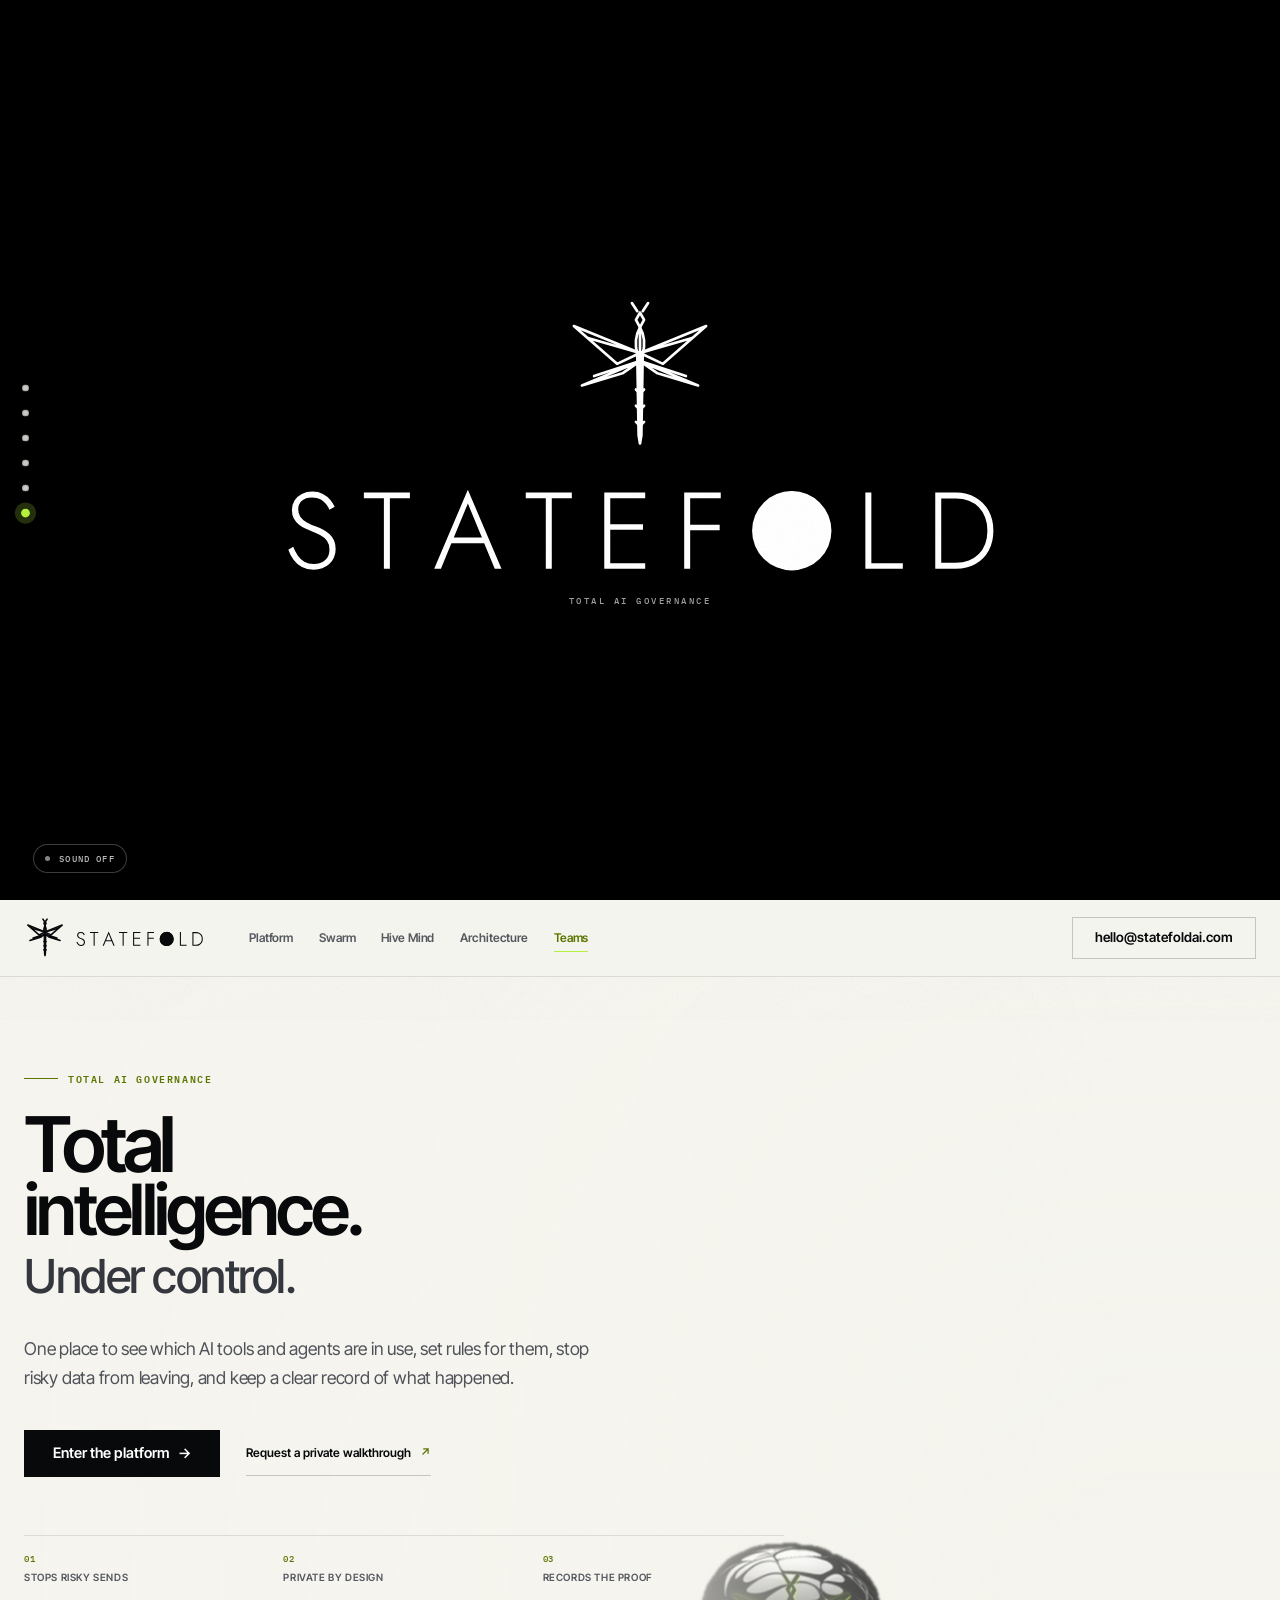
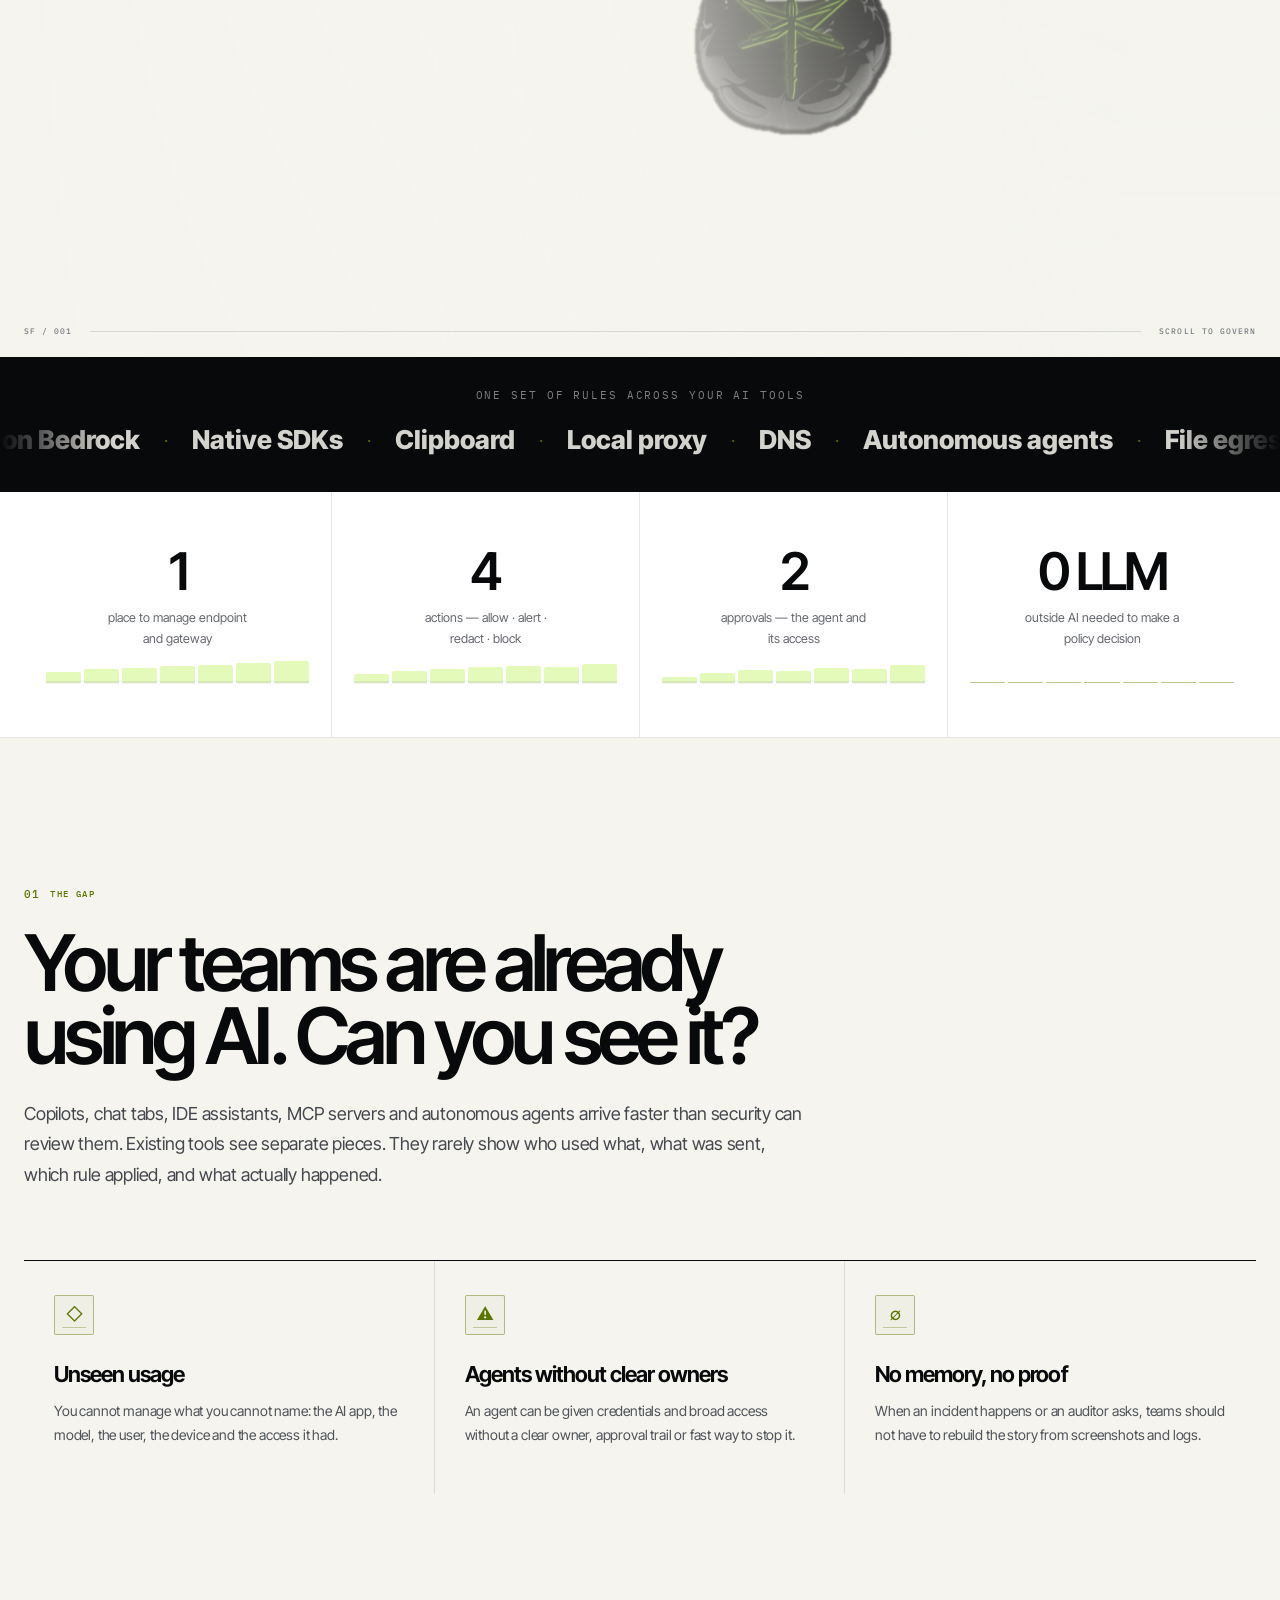
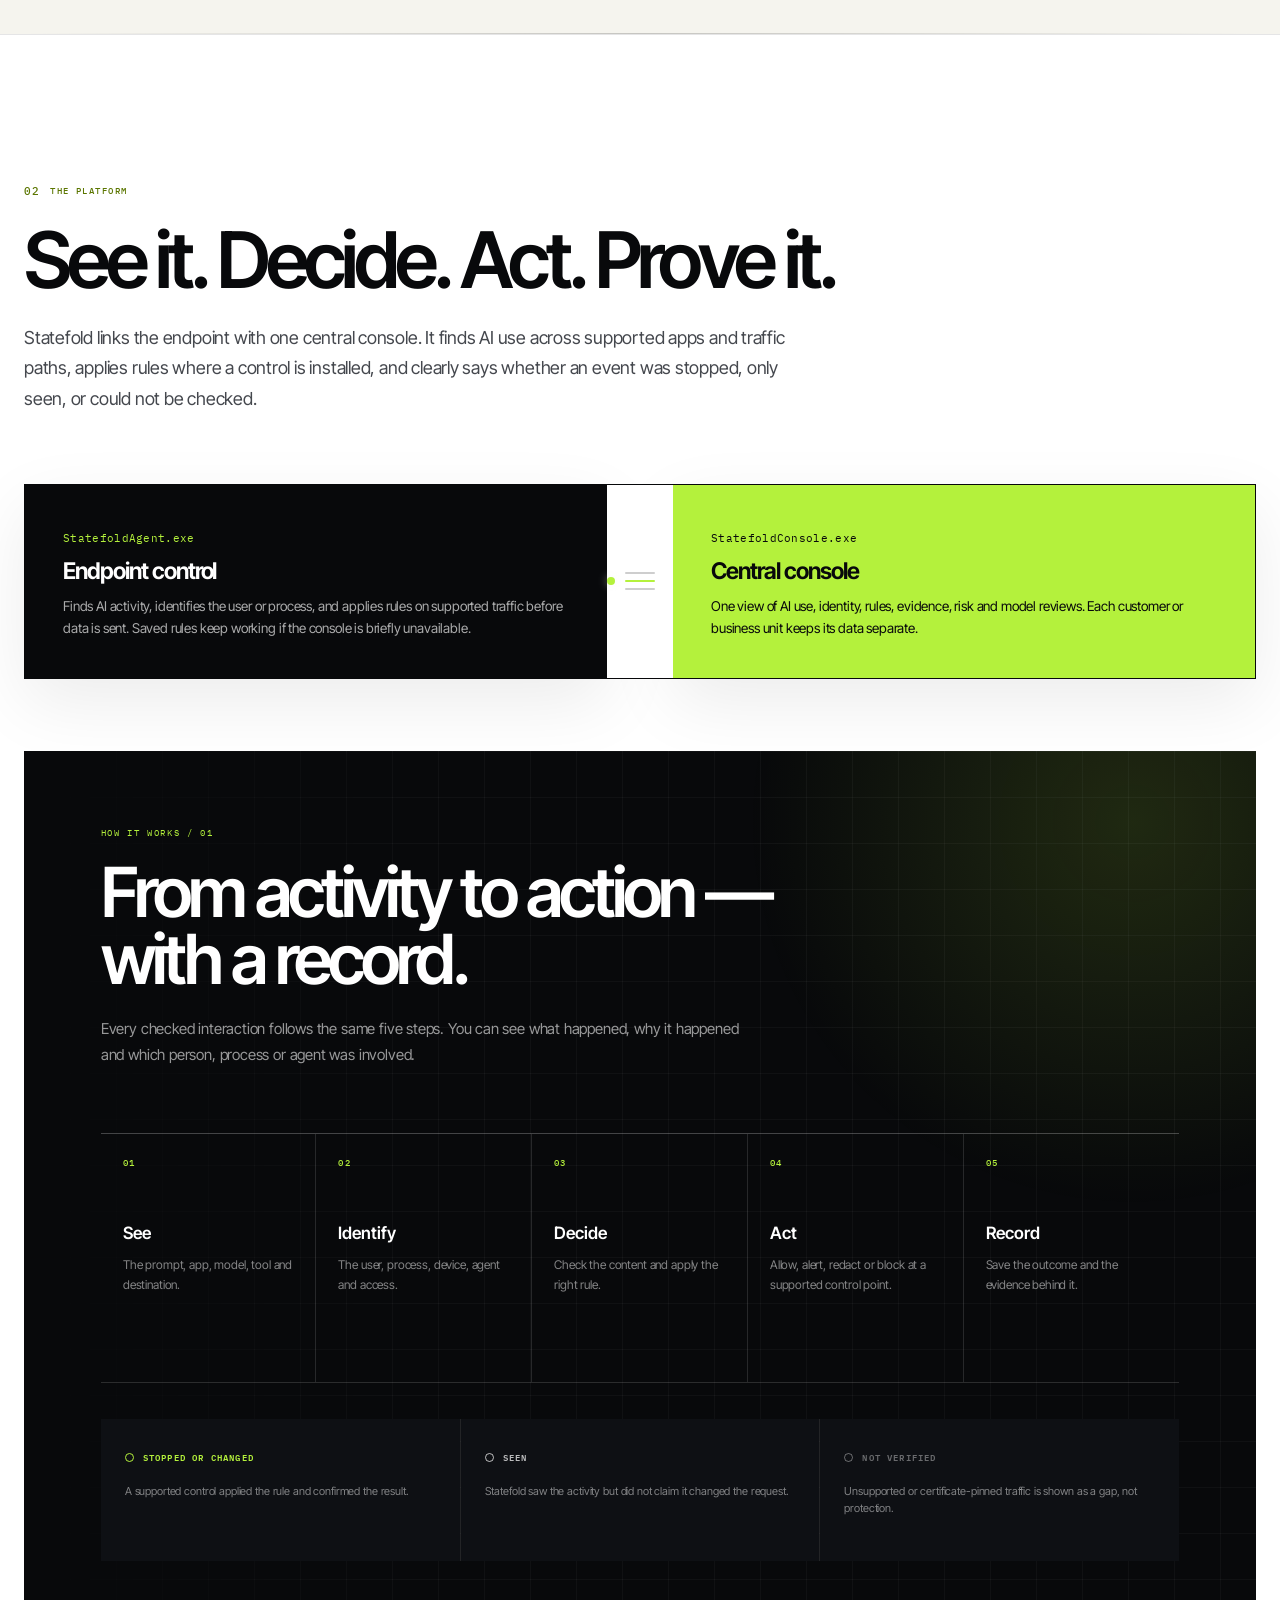
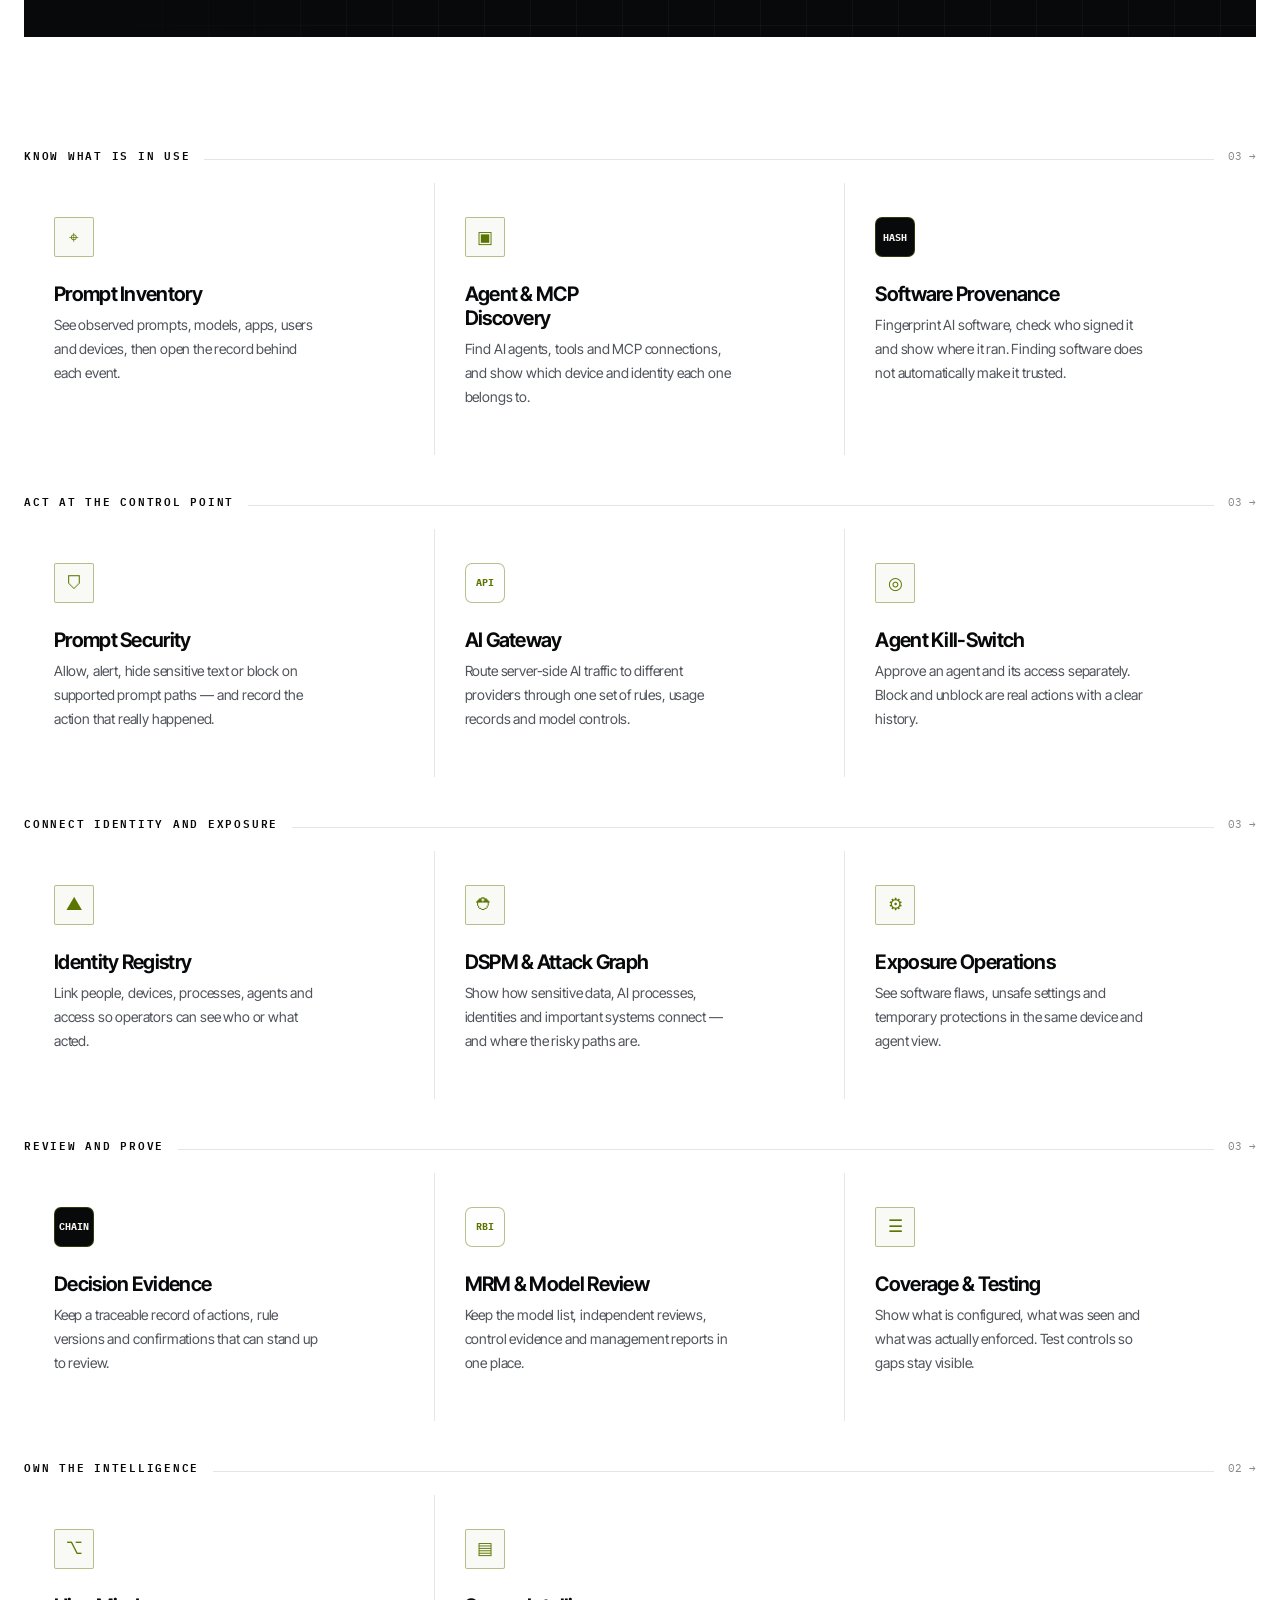
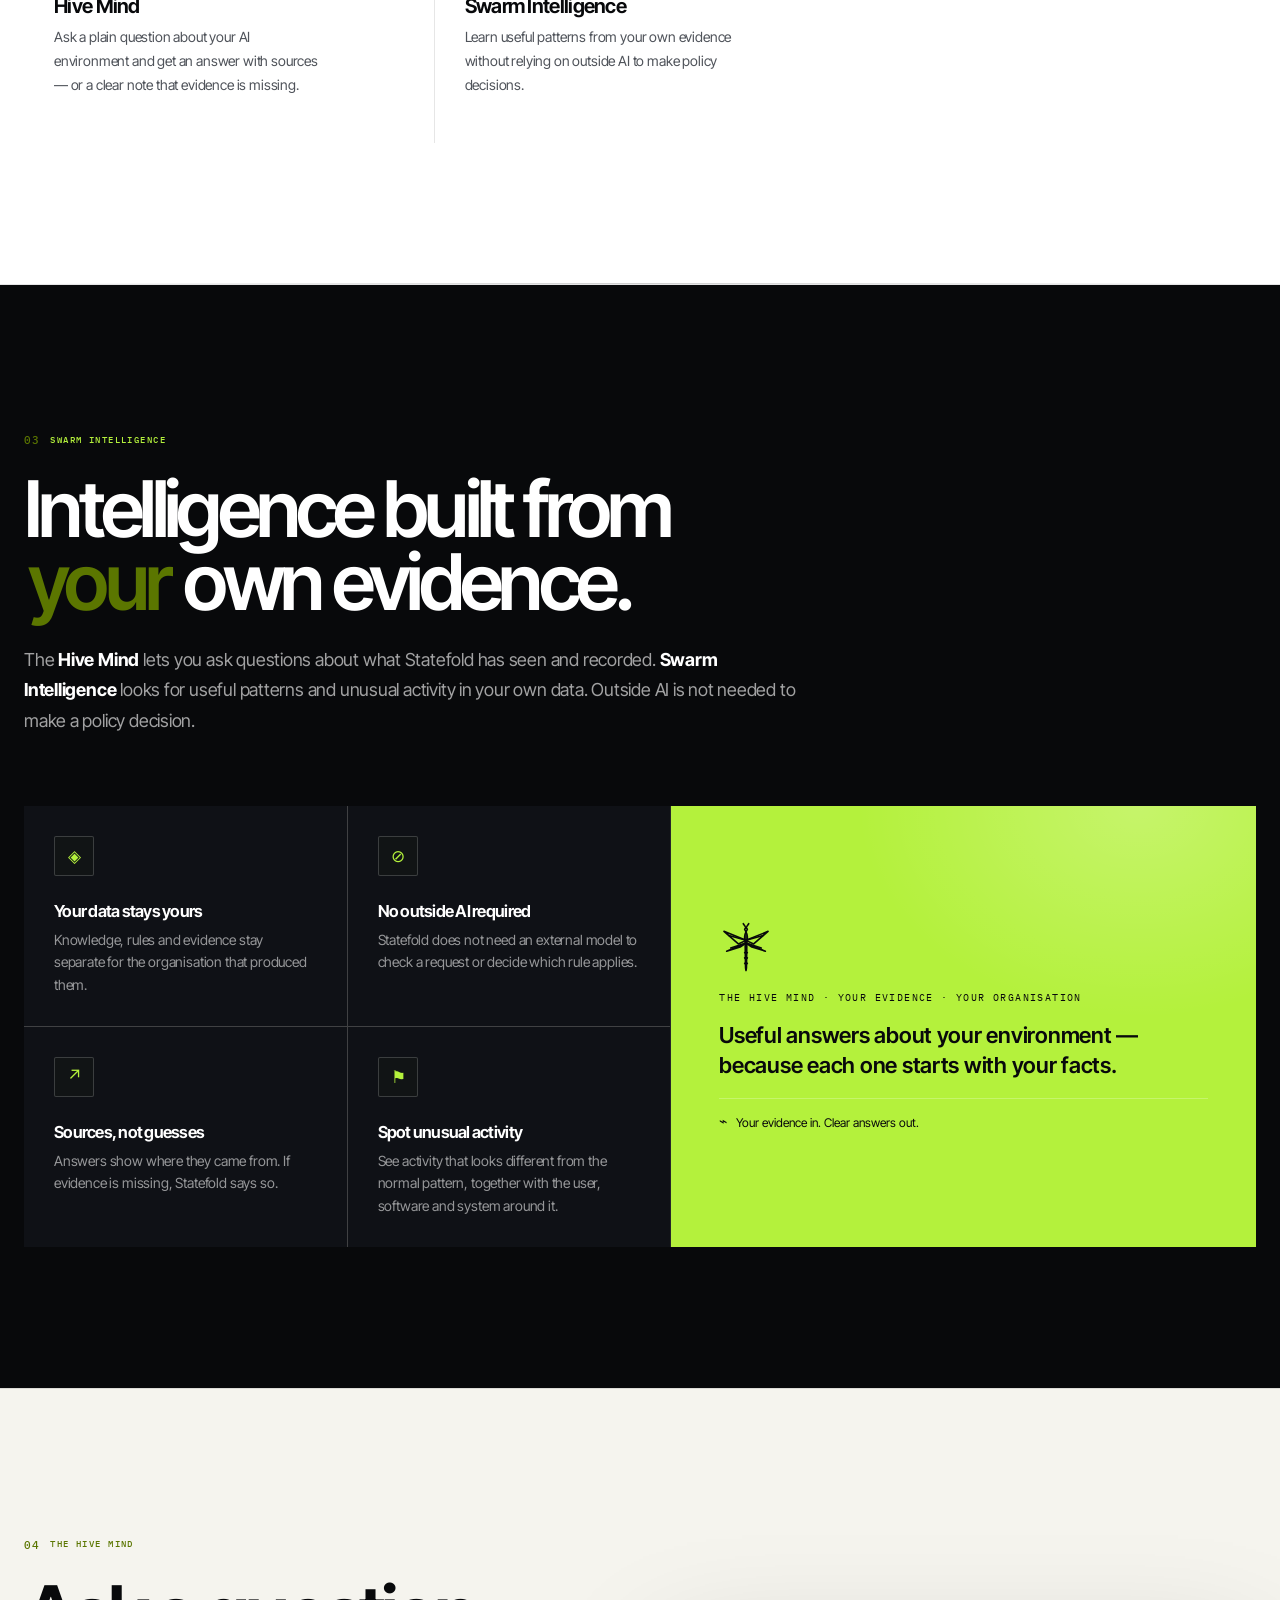
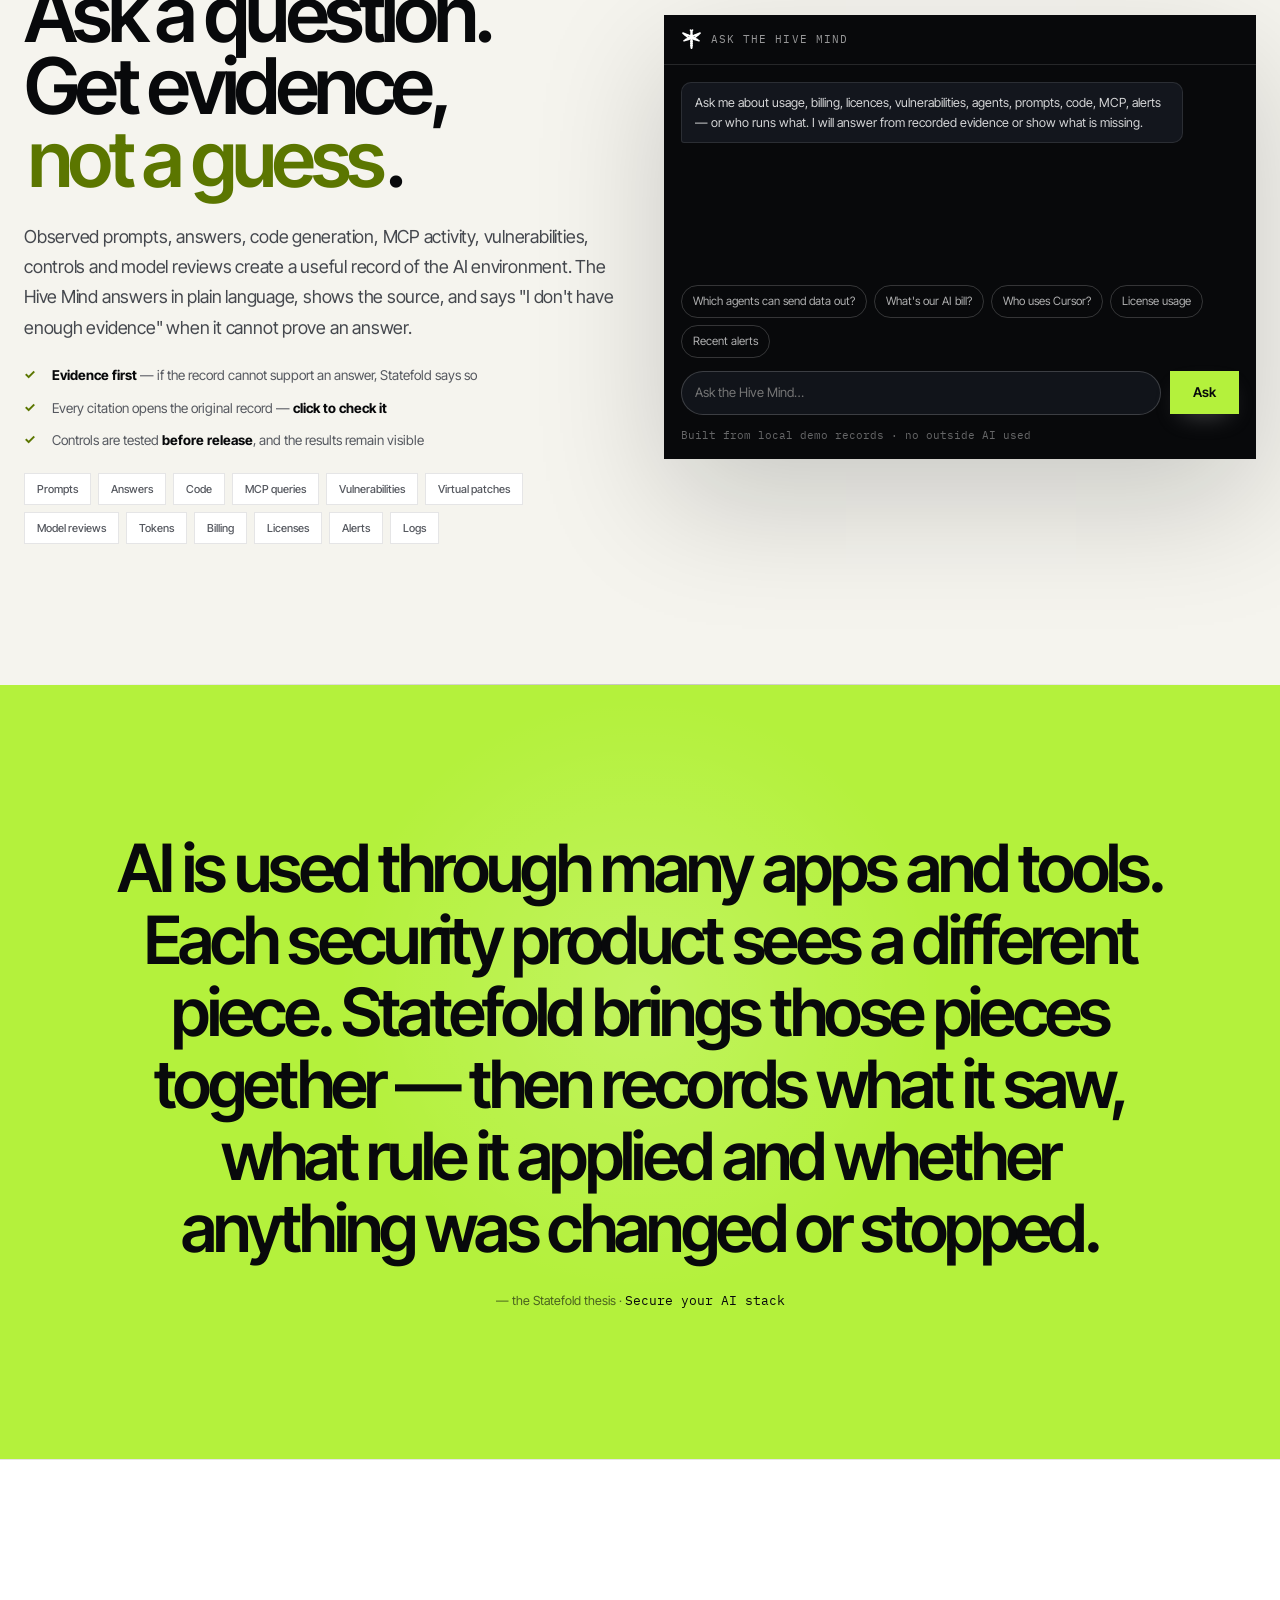
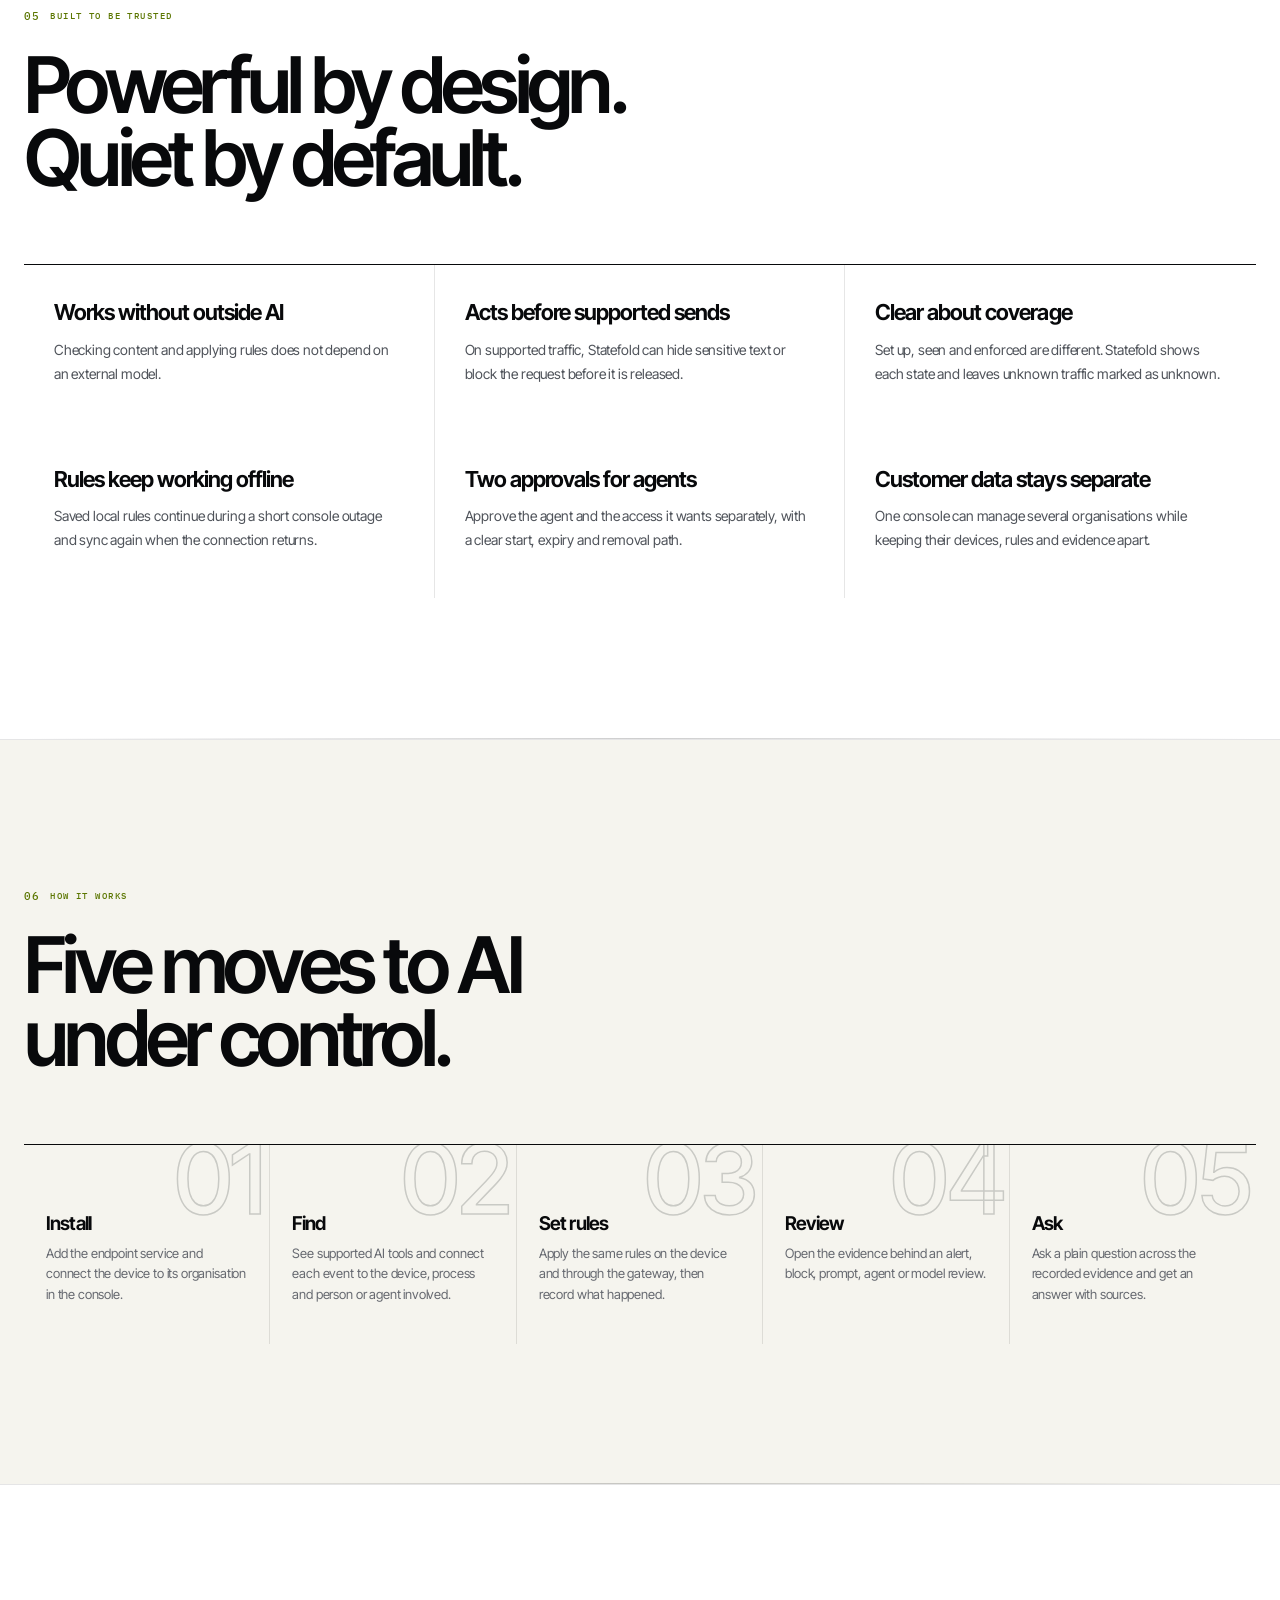
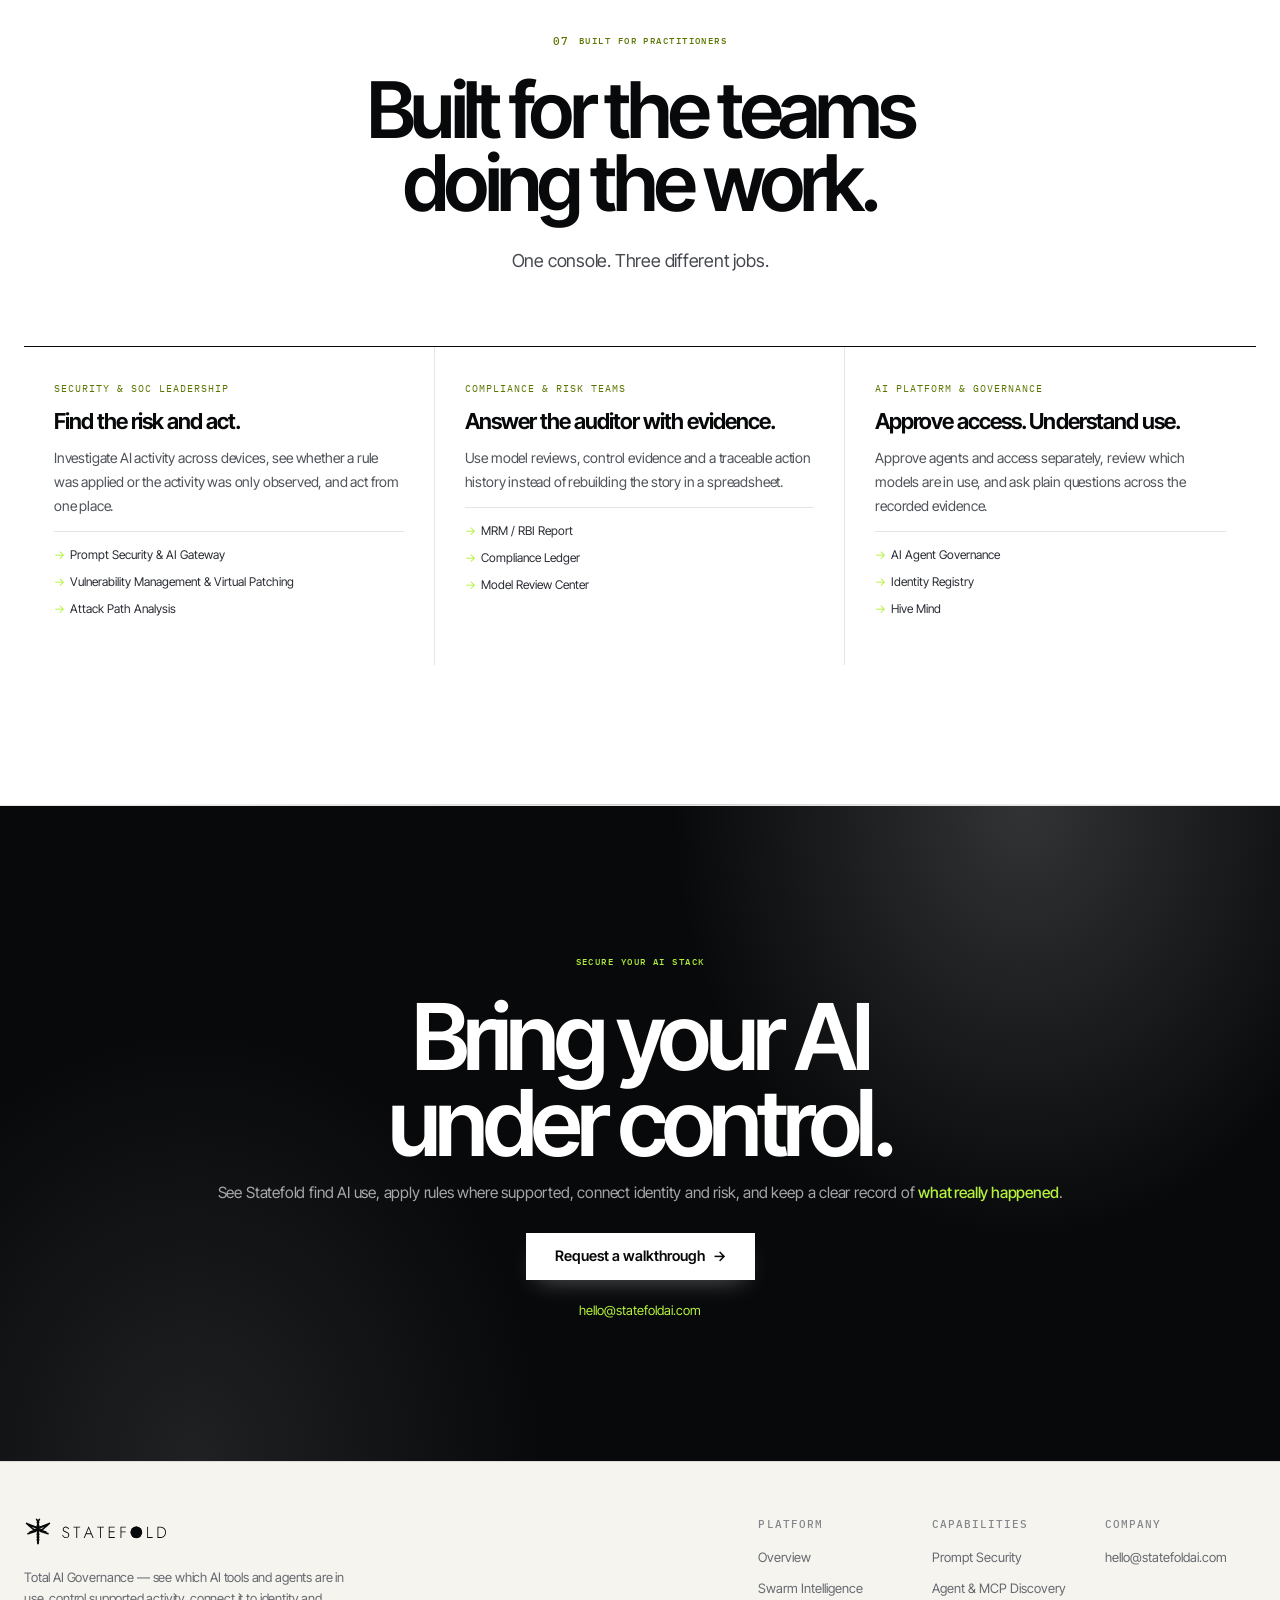
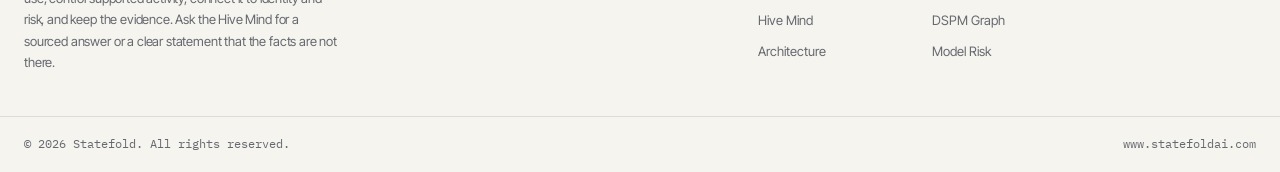
==== commit c299f434: "Make the website copy clear and human" ====
--- a/index.html
+++ b/index.html
@@ -4,13 +4,13 @@
   <meta charset="UTF-8" />
   <meta name="viewport" content="width=device-width, initial-scale=1.0" />
   <title>Statefold — Total AI Governance</title>
-  <meta name="description" content="Statefold is the total AI governance control plane: discover every model and agent, enforce policy before data is sent, govern identity and risk across the fleet, and build a verified enterprise memory that stays yours." />
+  <meta name="description" content="Statefold shows you which AI tools and agents are in use, lets you set and enforce rules, and keeps a clear record of every action." />
   <meta name="theme-color" content="#F5F4EE" />
   <link rel="icon" href="favicon.svg" type="image/svg+xml" />
 
   <!-- Open Graph -->
   <meta property="og:title" content="Statefold — Total AI Governance" />
-  <meta property="og:description" content="Discover every model and agent, enforce policy at supported control points before data is sent, govern identity and risk across the fleet, and retain verifiable enterprise memory." />
+  <meta property="og:description" content="See which AI tools and agents are in use, set and enforce rules, and keep a clear record of every action." />
   <meta property="og:type" content="website" />
   <meta property="og:url" content="https://www.statefoldai.com" />
 
@@ -55,7 +55,7 @@
       <div class="overture-rule" aria-hidden="true"></div>
       <div class="overture-tag"><span>Total AI Governance</span><span>Every model. Every agent. Every endpoint.</span></div>
     </div>
-    <a class="overture-enter" href="#top"><span>Enter the control plane</span><i></i></a>
+    <a class="overture-enter" href="#top"><span>Enter Statefold</span><i></i></a>
     <button class="overture-sound" type="button" aria-pressed="false"><i aria-hidden="true"></i><span>Sound off</span></button>
     <div class="br-inner">
       <svg class="df br-df" viewBox="0 0 120 120" aria-hidden="true">
@@ -176,15 +176,15 @@
       <div class="hero-v3-copy">
         <div class="hero-v3-eyebrow"><span></span>Total AI Governance</div>
         <h1><span>Total</span><span class="hero-intelligence">intelligence.</span><em>Under control.</em></h1>
-        <p>One sovereign control plane for every model, agent, identity and endpoint. Statefold sees the whole system, intervenes before data leaves, and turns every decision into verifiable enterprise memory.</p>
+        <p>One place to see which AI tools and agents are in use, set rules for them, stop risky data from leaving, and keep a clear record of what happened.</p>
         <div class="hero-v3-actions">
           <a class="btn btn-primary btn-lg" href="#platform">Enter the platform <span class="arr">→</span></a>
           <a class="text-link" href="mailto:hello@statefoldai.com">Request a private walkthrough <span>↗</span></a>
         </div>
         <div class="hero-v3-proof">
-          <span><b>01</b> Local enforcement</span>
-          <span><b>02</b> Private intelligence</span>
-          <span><b>03</b> Verifiable memory</span>
+          <span><b>01</b> Stops risky sends</span>
+          <span><b>02</b> Private by design</span>
+          <span><b>03</b> Records the proof</span>
         </div>
       </div>
       <div class="hero-v3-folio" aria-hidden="true"><span>SF / 001</span><i></i><span>SCROLL TO GOVERN</span></div>
@@ -194,16 +194,14 @@
     <div class="wrap hero-grid">
       <div class="hero-copy reveal">
         <a class="kicker" href="#hive">
-          <span class="kicker-dot"></span> New — verified answers, evidence chains &amp; kernel-level enforcement <span class="kicker-arrow">→</span>
+          <span class="kicker-dot"></span> New — sourced answers, clear evidence and local controls <span class="kicker-arrow">→</span>
         </a>
         <h1>Govern every AI<br>on <span class="stroke-ghost">every endpoint.</span></h1>
         <p class="lede">
-          Statefold discovers every AI tool your people touch, enforces policy
-          <em>at the kernel — before a single token is sent</em>, governs identity,
-          vulnerabilities and the models themselves across the fleet, and remembers
-          it all in the <strong>Hive&nbsp;Mind</strong> — your enterprise's own
-          model, answering with a verified fact, a real citation, or an honest
-          "I don't have enough evidence." No external LLM. Nothing leaves the box.
+          Statefold finds the AI tools your teams use, applies rules on supported
+          traffic before it is sent, links activity to people and processes, and keeps
+          a clear record. <strong>Hive&nbsp;Mind</strong> answers questions from that
+          record, cites the source, and says when there is not enough evidence.
         </p>
         <div class="hero-actions">
           <a class="btn btn-primary btn-lg" href="#platform">See the platform <span class="arr">→</span></a>
@@ -211,7 +209,7 @@
         </div>
         <ul class="hero-trust">
           <li><span class="dot"></span> No external LLM</li>
-          <li><span class="dot"></span> Enforced at the kernel</li>
+          <li><span class="dot"></span> Controls on supported traffic</li>
           <li><span class="dot"></span> Offline-safe</li>
         </ul>
       </div>
@@ -227,8 +225,8 @@
           <span class="core-wing wing-right"></span>
           <i></i>
         </div>
-        <div class="field-label label-kernel"><span></span>KERNEL / ENFORCING</div>
-        <div class="field-label label-fleet"><span></span>FLEET / 247 NODES</div>
+        <div class="field-label label-kernel"><span></span>LOCAL / ENFORCING</div>
+        <div class="field-label label-fleet"><span></span>DEVICES / 247</div>
         <div class="field-label label-hive"><span></span>HIVE / PRIVATE</div>
         <div class="field-scan"></div>
         <div class="field-hud">
@@ -255,7 +253,7 @@
 
   <!-- ===================== SURFACES MARQUEE ===================== -->
   <section class="marquee-band" id="surfaces" aria-label="AI surfaces Statefold watches">
-    <div class="marquee-label">One governance plane across the AI estate</div>
+    <div class="marquee-label">One set of rules across your AI tools</div>
     <div class="marquee">
       <div class="marquee-track">
         <span>Browser AI</span><i>·</i><span>IDE assistants</span><i>·</i><span>MCP servers</span><i>·</i><span>Amazon Bedrock</span><i>·</i><span>Native SDKs</span><i>·</i><span>Clipboard</span><i>·</i><span>Local proxy</span><i>·</i><span>DNS</span><i>·</i><span>Autonomous agents</span><i>·</i><span>File egress</span><i>·</i>
@@ -267,10 +265,10 @@
   <!-- ===================== STATS ===================== -->
   <section class="stats">
     <div class="wrap stats-grid">
-      <div class="stat reveal" style="--i:0"><b data-count="1">0</b><span>control plane across endpoint and gateway</span><div class="spark" aria-hidden="true"><i style="--h:52%;--d:.04s"></i><i style="--h:64%;--d:.09s"></i><i style="--h:71%;--d:.14s"></i><i style="--h:80%;--d:.19s"></i><i style="--h:85%;--d:.24s"></i><i style="--h:93%;--d:.29s"></i><i style="--h:100%;--d:.34s"></i></div></div>
-      <div class="stat reveal" style="--i:1"><b data-count="4" data-prefix="">0</b><span>verdicts — allow · alert · redact · block</span><div class="spark" aria-hidden="true"><i style="--h:42%;--d:.04s"></i><i style="--h:58%;--d:.09s"></i><i style="--h:66%;--d:.14s"></i><i style="--h:74%;--d:.19s"></i><i style="--h:80%;--d:.24s"></i><i style="--h:76%;--d:.29s"></i><i style="--h:90%;--d:.34s"></i></div></div>
-      <div class="stat reveal" style="--i:2"><b data-count="2">0</b><span>independent approvals — agent and privilege</span><div class="spark" aria-hidden="true"><i style="--h:30%;--d:.04s"></i><i style="--h:48%;--d:.09s"></i><i style="--h:62%;--d:.14s"></i><i style="--h:55%;--d:.19s"></i><i style="--h:70%;--d:.24s"></i><i style="--h:65%;--d:.29s"></i><i style="--h:82%;--d:.34s"></i></div></div>
-      <div class="stat reveal" style="--i:3"><b data-count="0" data-suffix=" LLM">0</b><span>external models in the trust path</span><div class="spark spark-zero" aria-hidden="true"><i style="--h:8%;--d:.04s"></i><i style="--h:8%;--d:.09s"></i><i style="--h:8%;--d:.14s"></i><i style="--h:8%;--d:.19s"></i><i style="--h:8%;--d:.24s"></i><i style="--h:8%;--d:.29s"></i><i style="--h:8%;--d:.34s"></i></div></div>
+      <div class="stat reveal" style="--i:0"><b data-count="1">0</b><span>place to manage endpoint and gateway</span><div class="spark" aria-hidden="true"><i style="--h:52%;--d:.04s"></i><i style="--h:64%;--d:.09s"></i><i style="--h:71%;--d:.14s"></i><i style="--h:80%;--d:.19s"></i><i style="--h:85%;--d:.24s"></i><i style="--h:93%;--d:.29s"></i><i style="--h:100%;--d:.34s"></i></div></div>
+      <div class="stat reveal" style="--i:1"><b data-count="4" data-prefix="">0</b><span>actions — allow · alert · redact · block</span><div class="spark" aria-hidden="true"><i style="--h:42%;--d:.04s"></i><i style="--h:58%;--d:.09s"></i><i style="--h:66%;--d:.14s"></i><i style="--h:74%;--d:.19s"></i><i style="--h:80%;--d:.24s"></i><i style="--h:76%;--d:.29s"></i><i style="--h:90%;--d:.34s"></i></div></div>
+      <div class="stat reveal" style="--i:2"><b data-count="2">0</b><span>approvals — the agent and its access</span><div class="spark" aria-hidden="true"><i style="--h:30%;--d:.04s"></i><i style="--h:48%;--d:.09s"></i><i style="--h:62%;--d:.14s"></i><i style="--h:55%;--d:.19s"></i><i style="--h:70%;--d:.24s"></i><i style="--h:65%;--d:.29s"></i><i style="--h:82%;--d:.34s"></i></div></div>
+      <div class="stat reveal" style="--i:3"><b data-count="0" data-suffix=" LLM">0</b><span>outside AI needed to make a policy decision</span><div class="spark spark-zero" aria-hidden="true"><i style="--h:8%;--d:.04s"></i><i style="--h:8%;--d:.09s"></i><i style="--h:8%;--d:.14s"></i><i style="--h:8%;--d:.19s"></i><i style="--h:8%;--d:.24s"></i><i style="--h:8%;--d:.29s"></i><i style="--h:8%;--d:.34s"></i></div></div>
     </div>
   </section>
 
@@ -279,25 +277,25 @@
     <div class="wrap">
       <div class="sec-head reveal">
         <div class="eyebrow"><span class="sec-no">01</span> The gap</div>
-        <h2>Shadow AI is already inside your perimeter.</h2>
+        <h2>Your teams are already using AI. Can you see it?</h2>
         <p class="sec-sub">Copilots, chat tabs, IDE assistants, MCP servers and autonomous agents arrive
-          faster than security can review them. Existing controls see isolated fragments. They do not
-          connect the human, process, agent, prompt, policy decision and evidence into one governed event.</p>
+          faster than security can review them. Existing tools see separate pieces. They rarely show
+          who used what, what was sent, which rule applied, and what actually happened.</p>
       </div>
       <div class="cards-3">
         <article class="card reveal" style="--i:0">
           <div class="ic">◇</div>
           <h3>Unseen usage</h3>
-          <p>You can't name the AI tools running on your endpoints, who runs them, or with what privilege. Discovery stops at the network edge — and the AI lives past it.</p>
+          <p>You cannot manage what you cannot name: the AI app, the model, the user, the device and the access it had.</p>
         </article>
         <article class="card reveal" style="--i:1">
           <div class="ic">⚠</div>
-          <h3>Ungoverned agents &amp; identity</h3>
-          <p>Anyone can spin up an agent and hand it credentials. Nothing verifies which identity the agent actually belongs to, or stops a quiet exfiltration to a model API.</p>
+          <h3>Agents without clear owners</h3>
+          <p>An agent can be given credentials and broad access without a clear owner, approval trail or fast way to stop it.</p>
         </article>
         <article class="card reveal" style="--i:2"><div class="ic">∅</div>
           <h3>No memory, no proof</h3>
-          <p>Prompts, answers, code, vulns and model reviews evaporate. When an incident lands, or an auditor asks, there's nothing to point to — and no intelligence that's actually <em>yours</em>.</p>
+          <p>When an incident happens or an auditor asks, teams should not have to rebuild the story from screenshots and logs.</p>
         </article>
       </div>
     </div>
@@ -308,64 +306,64 @@
     <div class="wrap">
       <div class="sec-head reveal">
         <div class="eyebrow"><span class="sec-no">02</span> The platform</div>
-        <h2>A control loop for every AI interaction.</h2>
-        <p class="sec-sub">Statefold connects endpoint context, local policy and a tenant-scoped fleet
-          control plane. It discovers broadly, enforces where a supported control point is present,
-          and labels observational coverage honestly — so a dashboard never pretends a signal was a block.</p>
+        <h2>See it. Decide. Act. Prove it.</h2>
+        <p class="sec-sub">Statefold links the endpoint with one central console. It finds AI use across
+          supported apps and traffic paths, applies rules where a control is installed, and clearly says whether an
+          event was stopped, only seen, or could not be checked.</p>
       </div>
 
       <div class="arch reveal">
         <div class="arch-node agent">
           <span class="tag">StatefoldAgent.exe</span>
           <h4>Endpoint control</h4>
-          <p>Inventories AI activity, resolves local identity and applies policy on supported managed surfaces before egress. Cached policy remains available when the fleet plane is unreachable.</p>
+          <p>Finds AI activity, identifies the user or process, and applies rules on supported traffic before data is sent. Saved rules keep working if the console is briefly unavailable.</p>
         </div>
         <div class="arch-link"><span></span><span></span><span></span><i class="flow-dot" aria-hidden="true"></i></div>
         <div class="arch-node console">
           <span class="tag">StatefoldConsole.exe</span>
-          <h4>Fleet control plane</h4>
-          <p>Tenant-scoped inventory, identity, policy, evidence, risk and model governance — with the Hive Mind as a grounded interface over enterprise-owned facts.</p>
+          <h4>Central console</h4>
+          <p>One view of AI use, identity, rules, evidence, risk and model reviews. Each customer or business unit keeps its data separate.</p>
         </div>
       </div>
 
       <div class="control-fabric reveal">
         <div class="control-fabric-copy">
-          <span class="lab-index">THE GOVERNANCE LOOP / 01</span>
-          <h3>From signal to decision to proof.</h3>
-          <p>Every governed interaction moves through the same five moments. The result is not just a verdict; it is an attributable, reviewable enterprise fact.</p>
-        </div>
-        <div class="control-spine" aria-label="Statefold governance loop">
-          <article><span>01</span><b>Observe</b><p>Prompt, process, model, tool and destination.</p></article>
-          <article><span>02</span><b>Resolve</b><p>Human, workload, endpoint, agent and privilege.</p></article>
-          <article><span>03</span><b>Decide</b><p>One local policy and classification decision.</p></article>
+          <span class="lab-index">HOW IT WORKS / 01</span>
+          <h3>From activity to action — with a record.</h3>
+          <p>Every checked interaction follows the same five steps. You can see what happened, why it happened and which person, process or agent was involved.</p>
+        </div>
+        <div class="control-spine" aria-label="How Statefold checks an AI interaction">
+          <article><span>01</span><b>See</b><p>The prompt, app, model, tool and destination.</p></article>
+          <article><span>02</span><b>Identify</b><p>The user, process, device, agent and access.</p></article>
+          <article><span>03</span><b>Decide</b><p>Check the content and apply the right rule.</p></article>
           <article><span>04</span><b>Act</b><p>Allow, alert, redact or block at a supported control point.</p></article>
-          <article><span>05</span><b>Prove</b><p>Write the outcome and evidence to tenant-owned memory.</p></article>
+          <article><span>05</span><b>Record</b><p>Save the outcome and the evidence behind it.</p></article>
         </div>
         <div class="coverage-contract">
-          <div><span class="coverage-state enforced">Enforced</span><p>A managed control point applied and acknowledged the action.</p></div>
-          <div><span class="coverage-state observed">Observed</span><p>Statefold saw the activity, but does not claim it altered the request.</p></div>
-          <div><span class="coverage-state opaque">Opaque</span><p>Unsupported or certificate-pinned traffic remains explicitly unverified.</p></div>
+          <div><span class="coverage-state enforced">Stopped or changed</span><p>A supported control applied the rule and confirmed the result.</p></div>
+          <div><span class="coverage-state observed">Seen</span><p>Statefold saw the activity but did not claim it changed the request.</p></div>
+          <div><span class="coverage-state opaque">Not verified</span><p>Unsupported or certificate-pinned traffic is shown as a gap, not protection.</p></div>
         </div>
       </div>
 
       <div class="cap-groups">
         <div class="cap-group">
-          <div class="cap-group-head"><h3>Know the estate</h3><span class="rule"></span><span class="count">03 →</span></div>
+          <div class="cap-group-head"><h3>Know what is in use</h3><span class="rule"></span><span class="count">03 →</span></div>
           <div class="cap-grid">
             <article class="cap reveal" style="--i:0">
               <div class="cap-ic">⌖</div>
               <h4>Prompt Inventory</h4>
-              <p>A drill-down record of observed prompts, models, surfaces, users and endpoints — with the evidence state visible, not implied.</p>
+              <p>See observed prompts, models, apps, users and devices, then open the record behind each event.</p>
             </article>
             <article class="cap reveal" style="--i:1">
               <div class="cap-ic">▣</div>
               <h4>Agent &amp; MCP Discovery</h4>
-              <p>Inventory agentic runtimes, tools, MCP connections and requested privileges; map each observation back to its device and identity.</p>
+              <p>Find AI agents, tools and MCP connections, and show which device and identity each one belongs to.</p>
             </article>
             <article class="cap reveal" style="--i:2">
               <div class="cap-ic tag-ic" style="background:var(--ink);color:var(--bg)">HASH</div>
               <h4>Software Provenance</h4>
-              <p>Fingerprint AI binaries, inspect signer lineage and track where each executable ran — without confusing presence with trust.</p>
+              <p>Fingerprint AI software, check who signed it and show where it ran. Finding software does not automatically make it trusted.</p>
             </article>
           </div>
         </div>
@@ -376,17 +374,17 @@
             <article class="cap reveal" style="--i:0">
               <div class="cap-ic">⛉</div>
               <h4>Prompt Security</h4>
-              <p>Apply one policy vocabulary to supported prompt paths: allow, alert, redact or block, with a receipt that records what actually happened.</p>
+              <p>Allow, alert, hide sensitive text or block on supported prompt paths — and record the action that really happened.</p>
             </article>
             <article class="cap reveal" style="--i:1">
               <div class="cap-ic tag-ic" style="background:var(--tint);color:var(--brand-2)">API</div>
               <h4>AI Gateway</h4>
-              <p>A provider-neutral path for server-side AI traffic, with centralized policy, routing, usage evidence and model governance.</p>
+              <p>Route server-side AI traffic to different providers through one set of rules, usage records and model controls.</p>
             </article>
             <article class="cap reveal" style="--i:2">
               <div class="cap-ic">◎</div>
               <h4>Agent Kill-Switch</h4>
-              <p>Approve the agent and the privilege separately. Explicit block and unblock actions are recorded as governed changes, not decorative buttons.</p>
+              <p>Approve an agent and its access separately. Block and unblock are real actions with a clear history.</p>
             </article>
           </div>
         </div>
@@ -397,38 +395,38 @@
             <article class="cap reveal" style="--i:0">
               <div class="cap-ic">▲</div>
               <h4>Identity Registry</h4>
-              <p>Bind people, endpoints, processes, agents and requested privileges so operators can see who or what acted — and under whose authority.</p>
+              <p>Link people, devices, processes, agents and access so operators can see who or what acted.</p>
             </article>
             <article class="cap reveal" style="--i:1">
               <div class="cap-ic">⛑</div>
               <h4>DSPM &amp; Attack Graph</h4>
-              <p>Connect sensitive data, AI-capable processes, identities and reachable assets into an explorable graph of consequential paths.</p>
+              <p>Show how sensitive data, AI processes, identities and important systems connect — and where the risky paths are.</p>
             </article>
             <article class="cap reveal" style="--i:2">
               <div class="cap-ic">⚙</div>
               <h4>Exposure Operations</h4>
-              <p>Bring vulnerability, configuration and compensating-control evidence into the same endpoint and agent context.</p>
+              <p>See software flaws, unsafe settings and temporary protections in the same device and agent view.</p>
             </article>
           </div>
         </div>
 
         <div class="cap-group">
-          <div class="cap-group-head"><h3>Govern and prove</h3><span class="rule"></span><span class="count">03 →</span></div>
+          <div class="cap-group-head"><h3>Review and prove</h3><span class="rule"></span><span class="count">03 →</span></div>
           <div class="cap-grid">
             <article class="cap reveal" style="--i:0">
               <div class="cap-ic tag-ic" style="background:var(--ink);color:var(--bg)">CHAIN</div>
               <h4>Decision Evidence</h4>
-              <p>A tamper-evident trail of governance outcomes, policy versions and acknowledgements — built for review, not dashboard theatre.</p>
+              <p>Keep a traceable record of actions, rule versions and confirmations that can stand up to review.</p>
             </article>
             <article class="cap reveal" style="--i:1">
               <div class="cap-ic tag-ic" style="background:var(--tint);color:var(--brand-2)">RBI</div>
               <h4>MRM &amp; Model Review</h4>
-              <p>A dedicated model-risk workspace with inventory, independent review, control evidence and executive reporting.</p>
+              <p>Keep the model list, independent reviews, control evidence and management reports in one place.</p>
             </article>
             <article class="cap reveal" style="--i:2">
               <div class="cap-ic">☰</div>
-              <h4>Coverage &amp; Efficacy</h4>
-              <p>Separate configured, observed and enforced coverage; validate behavior continuously so gaps cannot masquerade as protection.</p>
+              <h4>Coverage &amp; Testing</h4>
+              <p>Show what is configured, what was seen and what was actually enforced. Test controls so gaps stay visible.</p>
             </article>
           </div>
         </div>
@@ -439,12 +437,12 @@
             <article class="cap reveal" style="--i:0">
               <div class="cap-ic">⌥</div>
               <h4>Hive Mind</h4>
-              <p>Ask the governed estate in plain language and receive a grounded answer with source evidence — or an explicit evidence gap.</p>
+              <p>Ask a plain question about your AI environment and get an answer with sources — or a clear note that evidence is missing.</p>
             </article>
             <article class="cap reveal" style="--i:1">
               <div class="cap-ic">▤</div>
               <h4>Swarm Intelligence</h4>
-              <p>Build tenant-specific intelligence from enterprise-owned signal while keeping external models out of the policy decision path.</p>
+              <p>Learn useful patterns from your own evidence without relying on outside AI to make policy decisions.</p>
             </article>
           </div>
         </div>
@@ -457,19 +455,18 @@
     <div class="wrap">
       <div class="sec-head reveal">
         <div class="eyebrow"><span class="sec-no">03</span> Swarm Intelligence</div>
-        <h2>Private intelligence, shaped by <span class="u">your</span> enterprise.</h2>
-        <p class="sec-sub">The <strong>Hive Mind</strong> is the evidence-aware interface to your governed
-          estate. <strong>Swarm Intelligence</strong> organizes tenant-owned signal into patterns, novelty
-          and operational context without placing an external LLM in the policy decision path. Enterprise
-          evidence stays under enterprise control.</p>
+        <h2>Intelligence built from <span class="u">your</span> own evidence.</h2>
+        <p class="sec-sub">The <strong>Hive Mind</strong> lets you ask questions about what Statefold has
+          seen and recorded. <strong>Swarm Intelligence</strong> looks for useful patterns and unusual
+          activity in your own data. Outside AI is not needed to make a policy decision.</p>
       </div>
 
       <div class="swarm-grid reveal">
         <div class="swarm-pillars">
-          <div class="sp"><div class="sp-ic">◈</div><h3>Tenant-owned context</h3><p>Knowledge, policy evidence and operating context remain scoped to the enterprise that produced them.</p></div>
-          <div class="sp"><div class="sp-ic">⊘</div><h3>Private by construction</h3><p>External models are not required to classify a request or reach a policy decision.</p></div>
-          <div class="sp"><div class="sp-ic">↗</div><h3>Evidence before eloquence</h3><p>Answers expose their source and confidence. Missing evidence remains a visible gap, never a polished guess.</p></div>
-          <div class="sp"><div class="sp-ic">⚑</div><h3>Sees the unusual</h3><p>Novel activity can be surfaced in the context of the identities, software and systems around it.</p></div>
+          <div class="sp"><div class="sp-ic">◈</div><h3>Your data stays yours</h3><p>Knowledge, rules and evidence stay separate for the organisation that produced them.</p></div>
+          <div class="sp"><div class="sp-ic">⊘</div><h3>No outside AI required</h3><p>Statefold does not need an external model to check a request or decide which rule applies.</p></div>
+          <div class="sp"><div class="sp-ic">↗</div><h3>Sources, not guesses</h3><p>Answers show where they came from. If evidence is missing, Statefold says so.</p></div>
+          <div class="sp"><div class="sp-ic">⚑</div><h3>Spot unusual activity</h3><p>See activity that looks different from the normal pattern, together with the user, software and system around it.</p></div>
         </div>
 
         <aside class="swarm-aside">
@@ -486,9 +483,9 @@
   <g class="w lo uf d-ll" style="--uf:24deg"><g class="w lo fl-ll"><path class="p" d="M60 49 L17 67 L47 58 Z"></path><path class="p" d="M60 49 L26 60"></path></g></g>
   <g class="w lo uf d-lr" style="--uf:-24deg"><g class="w lo fl-lr"><path class="p" d="M60 49 L103 67 L73 58 Z"></path><path class="p" d="M60 49 L94 60"></path></g></g>
 </g></svg>
-          <div class="aside-tag">The Hive Mind · your evidence · your tenant</div>
-          <p class="aside-line">Intelligence that knows <em>your</em> environment — because every answer begins with its facts.</p>
-          <div class="aside-lock"><span class="lk">⌁</span> Private context in. Verifiable operating intelligence out.</div>
+          <div class="aside-tag">The Hive Mind · your evidence · your organisation</div>
+          <p class="aside-line">Useful answers about <em>your</em> environment — because each one starts with your facts.</p>
+          <div class="aside-lock"><span class="lk">⌁</span> Your evidence in. Clear answers out.</div>
         </aside>
       </div>
     </div>
@@ -499,15 +496,14 @@
     <div class="wrap hive-grid">
       <div class="hive-copy reveal">
         <div class="eyebrow"><span class="sec-no">04</span> The Hive Mind</div>
-        <h2>An enterprise memory that <span class="u">never fakes an answer</span>.</h2>
+        <h2>Ask a question. Get evidence, <span class="u">not a guess</span>.</h2>
         <p class="sec-sub">Observed prompts, answers, code generation, MCP activity, vulnerabilities,
-          controls and model reviews form a governed knowledge substrate. The Hive Mind answers in
-          plain language with source evidence when it exists, and says "I don't have enough evidence"
-          when it does not.</p>
+          controls and model reviews create a useful record of the AI environment. The Hive Mind answers
+          in plain language, shows the source, and says "I don't have enough evidence" when it cannot prove an answer.</p>
         <ul class="ticks">
-          <li><b>Verified queries first</b> — a provably-correct answer, or none at all</li>
-          <li>Every citation resolves to its real source row — <b>click to prove it</b></li>
-          <li>A golden-suite efficacy gate must pass <b>before any capability ships</b></li>
+          <li><b>Evidence first</b> — if the record cannot support an answer, Statefold says so</li>
+          <li>Every citation opens the original record — <b>click to check it</b></li>
+          <li>Controls are tested <b>before release</b>, and the results remain visible</li>
         </ul>
         <div class="corpus-chips">
           <span>Prompts</span><span>Answers</span><span>Code</span><span>MCP queries</span>
@@ -535,10 +531,10 @@
             Ask the Hive Mind
           </div>
           <div class="demo-log" id="demoLog">
-            <div class="bub hive">I am the Hive Mind — the evidence-aware interface to your AI estate. Ask me about usage, billing, licenses, vulnerabilities, agents, prompts, code, MCP, alerts — or who runs what. I will answer from evidence or show the gap.</div>
+            <div class="bub hive">Ask me about usage, billing, licences, vulnerabilities, agents, prompts, code, MCP, alerts — or who runs what. I will answer from recorded evidence or show what is missing.</div>
           </div>
           <div class="demo-suggest" id="demoSuggest">
-            <button>Which identities run an exfil-capable agent?</button>
+            <button>Which agents can send data out?</button>
             <button>What's our AI bill?</button>
             <button>Who uses Cursor?</button>
             <button>License usage</button>
@@ -548,7 +544,7 @@
             <input id="demoText" type="text" placeholder="Ask the Hive Mind…" aria-label="Ask the Hive Mind" />
             <button class="btn btn-primary" type="submit">Ask</button>
           </form>
-          <div class="demo-foot">Deterministic demo · no external LLM · nothing leaves the box</div>
+          <div class="demo-foot">Built from local demo records · no outside AI used</div>
         </div>
       </div>
     </div>
@@ -558,9 +554,9 @@
   <section class="manifesto">
     <div class="wrap reveal">
       <p class="manifesto-line">
-        AI is reached through <em>many</em> surfaces. The network sees a destination. The browser sees
-        a tab. The endpoint sees a process and identity. <span class="grad">Statefold connects those
-        fragments into one governed event</span> — and records whether it observed, changed or stopped it.
+        AI is used through <em>many</em> apps and tools. Each security product sees a different piece.
+        <span class="grad">Statefold brings those pieces together</span> — then records what it saw,
+        what rule it applied and whether anything was changed or stopped.
       </p>
       <div class="manifesto-by">— the Statefold thesis · <span class="mono">Secure your AI stack</span></div>
     </div>
@@ -574,12 +570,12 @@
         <h2>Powerful by design. Quiet by default.</h2>
       </div>
       <div class="trust-grid">
-        <div class="t-item reveal" style="--i:0"><h3>No LLM dependency</h3><p>Detection, policy and governance are decided <em>on-box</em> — never an external model in the trust path. The Hive Mind you grow stays private to your tenant.</p></div>
-        <div class="t-item reveal" style="--i:1"><h3>Before-send controls</h3><p>Supported managed surfaces can redact or block before the request is released, with an acknowledgement that proves the action.</p></div>
-        <div class="t-item reveal" style="--i:2"><h3>Evidence-backed coverage</h3><p>Configured, observed and enforced are different states. Statefold reports them separately and leaves opaque traffic unverified.</p></div>
-        <div class="t-item reveal" style="--i:3"><h3>Offline policy</h3><p>Cached local policy continues when the fleet plane is temporarily unreachable; synchronization restores central visibility.</p></div>
-        <div class="t-item reveal" style="--i:4"><h3>Agent &amp; privilege governance</h3><p>The agent identity and the privilege it requests are separate approval decisions, each with an explicit lifecycle.</p></div>
-        <div class="t-item reveal" style="--i:5"><h3>Multi-tenant isolation</h3><p>One console, many isolated client enterprises — separate fleets, policy, ledger and Hive Mind. Built for MSSPs and global org boundaries.</p></div>
+        <div class="t-item reveal" style="--i:0"><h3>Works without outside AI</h3><p>Checking content and applying rules does not depend on an external model.</p></div>
+        <div class="t-item reveal" style="--i:1"><h3>Acts before supported sends</h3><p>On supported traffic, Statefold can hide sensitive text or block the request before it is released.</p></div>
+        <div class="t-item reveal" style="--i:2"><h3>Clear about coverage</h3><p>Set up, seen and enforced are different. Statefold shows each state and leaves unknown traffic marked as unknown.</p></div>
+        <div class="t-item reveal" style="--i:3"><h3>Rules keep working offline</h3><p>Saved local rules continue during a short console outage and sync again when the connection returns.</p></div>
+        <div class="t-item reveal" style="--i:4"><h3>Two approvals for agents</h3><p>Approve the agent and the access it wants separately, with a clear start, expiry and removal path.</p></div>
+        <div class="t-item reveal" style="--i:5"><h3>Customer data stays separate</h3><p>One console can manage several organisations while keeping their devices, rules and evidence apart.</p></div>
       </div>
     </div>
   </section>
@@ -592,11 +588,11 @@
         <h2>Five moves to AI under control.</h2>
       </div>
       <ol class="steps">
-        <li class="reveal" style="--i:0"><span class="num">01</span><h3>Enroll</h3><p>Drop the light agent on endpoints; it self-registers to the console with a scoped, tenant-bound token.</p></li>
-        <li class="reveal" style="--i:1"><span class="num">02</span><h3>Inventory</h3><p>Discover supported AI surfaces and attach each observation to the endpoint, process and available identity.</p></li>
-        <li class="reveal" style="--i:2"><span class="num">03</span><h3>Govern</h3><p>Apply one policy model locally and through the gateway; preserve the exact evidence state of each outcome.</p></li>
-        <li class="reveal" style="--i:3"><span class="num">04</span><h3>Ask</h3><p>The Hive Mind remembers it all. Ask in plain language; get a verified answer or an honest "I don't know."</p></li>
-        <li class="reveal" style="--i:4"><span class="num">05</span><h3>Teach</h3><p>The Swarm teaches your Hive Mind continuously as the fleet works — exclusive to your tenant, gated on every release.</p></li>
+        <li class="reveal" style="--i:0"><span class="num">01</span><h3>Install</h3><p>Add the endpoint service and connect the device to its organisation in the console.</p></li>
+        <li class="reveal" style="--i:1"><span class="num">02</span><h3>Find</h3><p>See supported AI tools and connect each event to the device, process and person or agent involved.</p></li>
+        <li class="reveal" style="--i:2"><span class="num">03</span><h3>Set rules</h3><p>Apply the same rules on the device and through the gateway, then record what happened.</p></li>
+        <li class="reveal" style="--i:3"><span class="num">04</span><h3>Review</h3><p>Open the evidence behind an alert, block, prompt, agent or model review.</p></li>
+        <li class="reveal" style="--i:4"><span class="num">05</span><h3>Ask</h3><p>Ask a plain question across the recorded evidence and get an answer with sources.</p></li>
       </ol>
     </div>
   </section>
@@ -606,14 +602,14 @@
     <div class="wrap">
       <div class="sec-head center reveal">
         <div class="eyebrow"><span class="sec-no">07</span> Built for practitioners</div>
-        <h2>Who runs Statefold day to day.</h2>
-        <p class="sec-sub">One console, three very different mornings.</p>
+        <h2>Built for the teams doing the work.</h2>
+        <p class="sec-sub">One console. Three different jobs.</p>
       </div>
       <div class="persona-grid">
         <article class="persona reveal" style="--i:0">
           <div class="p-role">Security &amp; SOC leadership</div>
-          <h3>See it, block it, before-send.</h3>
-          <p>Investigate AI activity across the fleet, distinguish observation from enforcement, and act through a governed control point.</p>
+          <h3>Find the risk and act.</h3>
+          <p>Investigate AI activity across devices, see whether a rule was applied or the activity was only observed, and act from one place.</p>
           <ul class="persona-uses">
             <li>Prompt Security &amp; AI Gateway</li>
             <li>Vulnerability Management &amp; Virtual Patching</li>
@@ -622,8 +618,8 @@
         </article>
         <article class="persona reveal" style="--i:1">
           <div class="p-role">Compliance &amp; risk teams</div>
-          <h3>Answer the auditor in the console.</h3>
-          <p>Board-ready, RBI-mapped model-risk reporting and a tamper-evident ledger — not a spreadsheet reconstructed after the fact.</p>
+          <h3>Answer the auditor with evidence.</h3>
+          <p>Use model reviews, control evidence and a traceable action history instead of rebuilding the story in a spreadsheet.</p>
           <ul class="persona-uses">
             <li>MRM / RBI Report</li>
             <li>Compliance Ledger</li>
@@ -631,9 +627,9 @@
           </ul>
         </article>
         <article class="persona reveal" style="--i:2">
-          <div class="p-role">Platform &amp; AI governance</div>
-          <h3>Approve, then ask.</h3>
-          <p>Approve every agent and privilege separately, govern which models are in use, and ask the Hive Mind anything — grounded, verified, or an honest "I don't know."</p>
+          <div class="p-role">AI platform &amp; governance</div>
+          <h3>Approve access. Understand use.</h3>
+          <p>Approve agents and access separately, review which models are in use, and ask plain questions across the recorded evidence.</p>
           <ul class="persona-uses">
             <li>AI Agent Governance</li>
             <li>Identity Registry</li>
@@ -650,8 +646,8 @@
     <div class="wrap cta-inner reveal">
       <div class="eyebrow on-dark">Secure your AI stack</div>
       <h2>Bring your AI under control.</h2>
-      <p>See Statefold inventory the AI estate, enforce policy at supported control points,
-        govern identity and risk, and turn every outcome into <em>verifiable memory</em>.</p>
+      <p>See Statefold find AI use, apply rules where supported, connect identity and risk,
+        and keep a clear record of <em>what really happened</em>.</p>
       <div class="cta-actions">
         <a class="btn btn-primary btn-lg" href="mailto:hello@statefoldai.com">Request a walkthrough <span class="arr">→</span></a>
       </div>
@@ -679,9 +675,9 @@
 </g></svg>
           <svg class="brand-word" aria-hidden="true"><use href="#sf-word"></use></svg>
         </span>
-        <p>Total AI Governance — inventory the estate, govern identity and risk, enforce at supported
-          control points, and retain evidence across endpoint and gateway. Then ask the Hive Mind:
-          grounded in enterprise-owned facts, or explicit about what is unknown.</p>
+        <p>Total AI Governance — see which AI tools and agents are in use, control supported activity,
+          connect it to identity and risk, and keep the evidence. Ask the Hive Mind for a sourced answer
+          or a clear statement that the facts are not there.</p>
       </div>
       <div class="foot-cols">
         <div><h5>Platform</h5><a href="#platform">Overview</a><a href="#swarm">Swarm Intelligence</a><a href="#hive">Hive Mind</a><a href="#trust">Architecture</a></div>
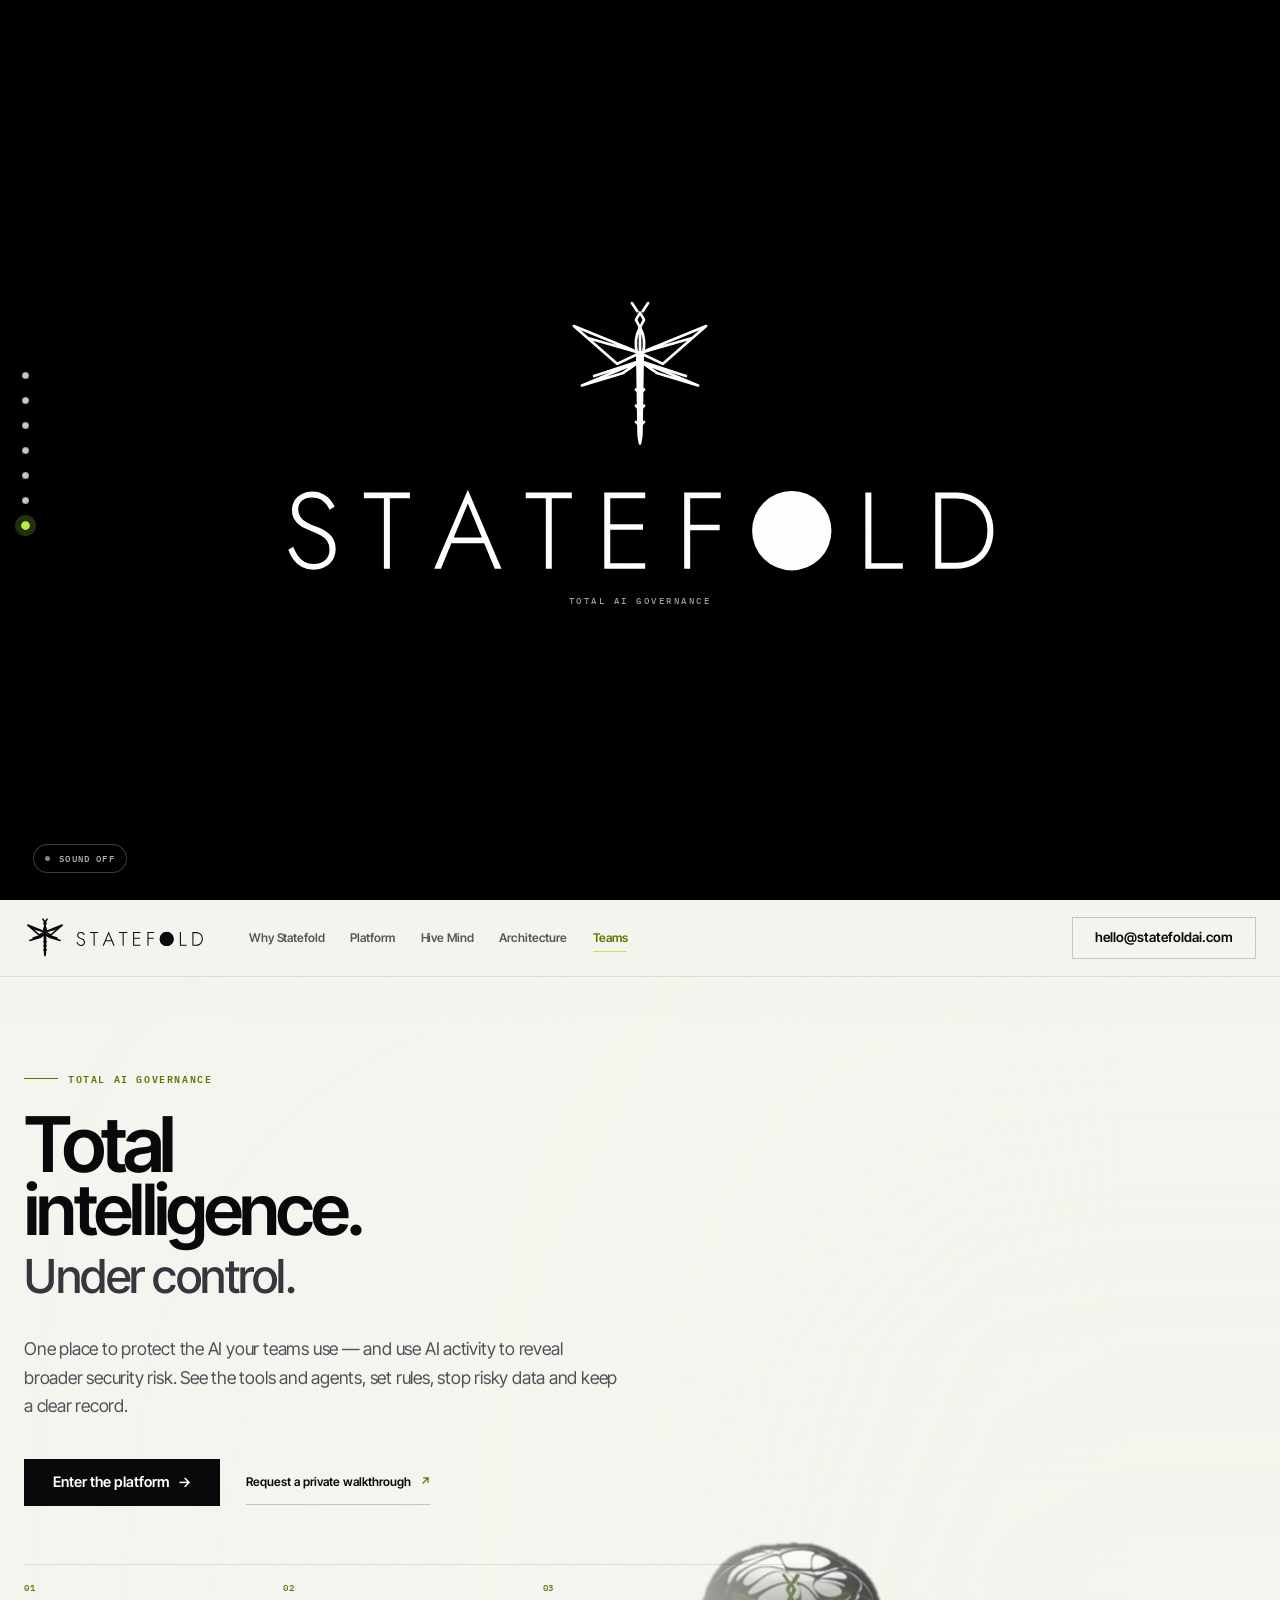
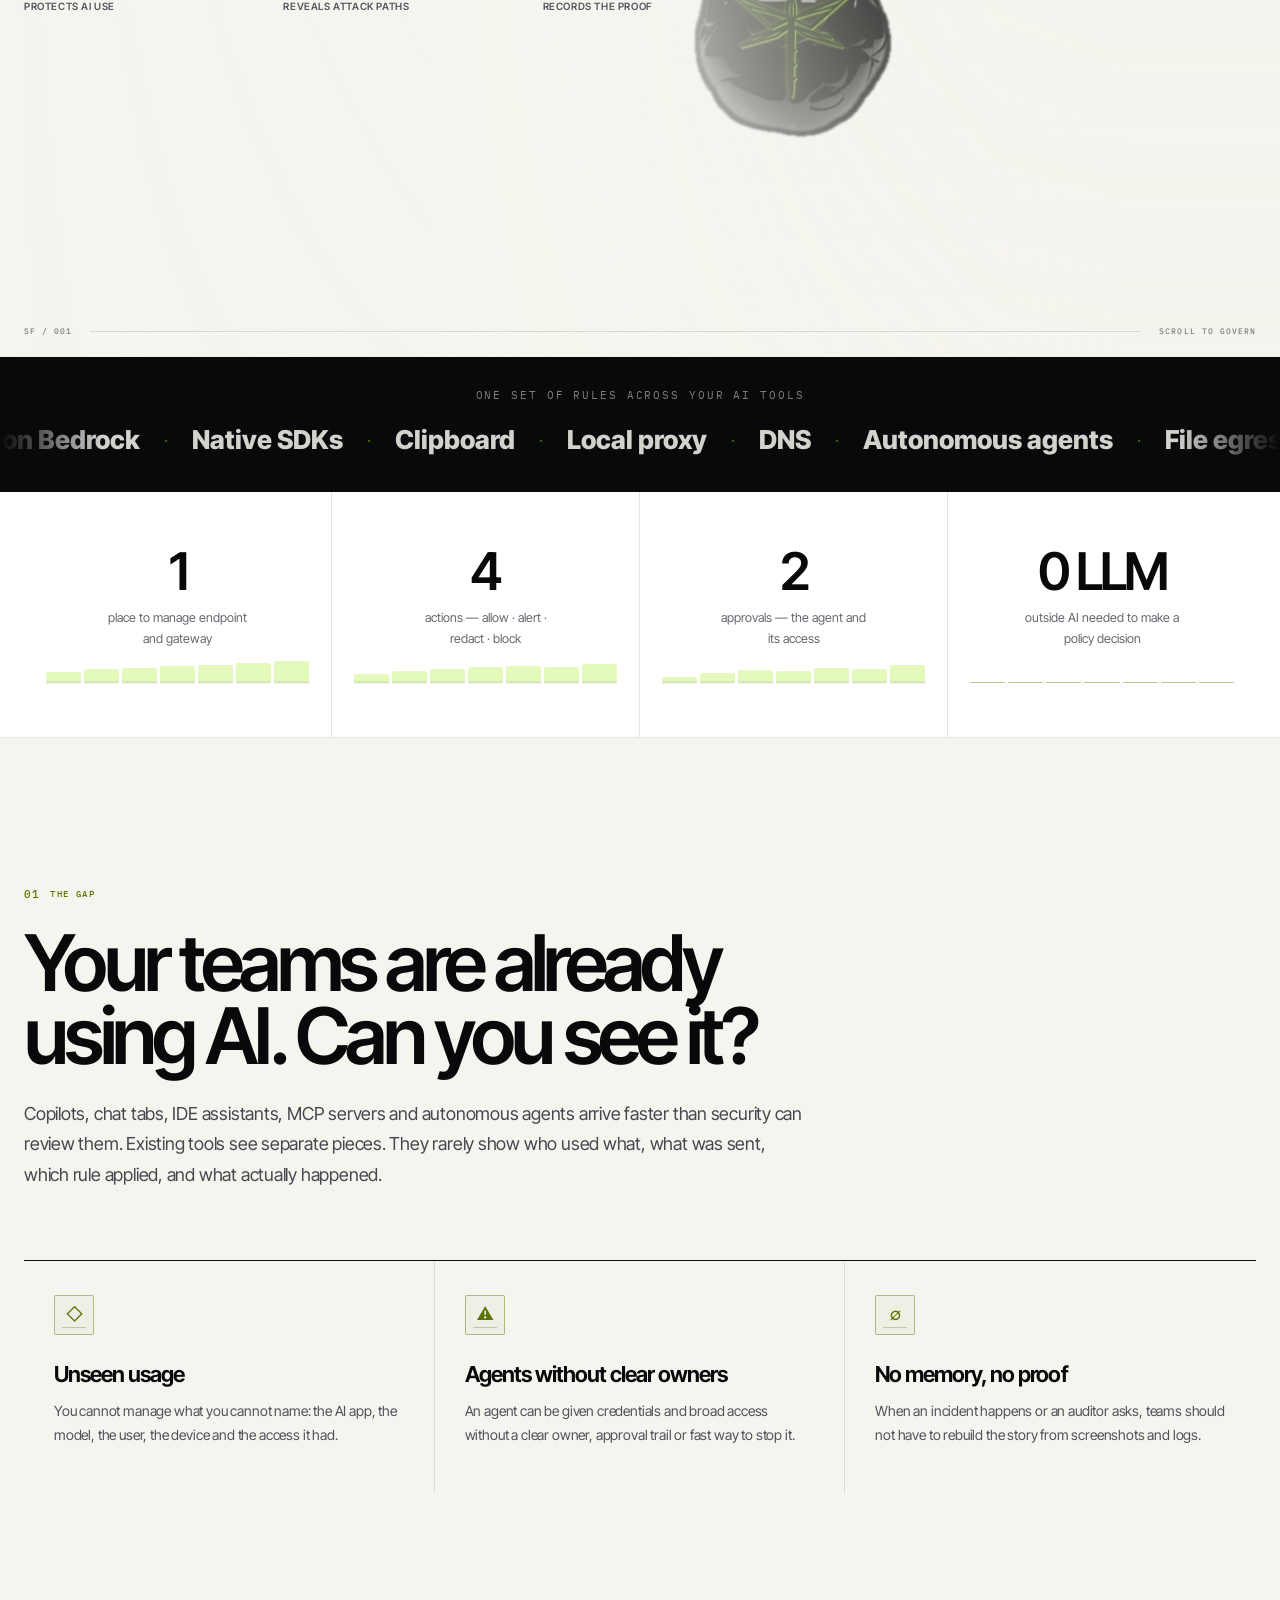
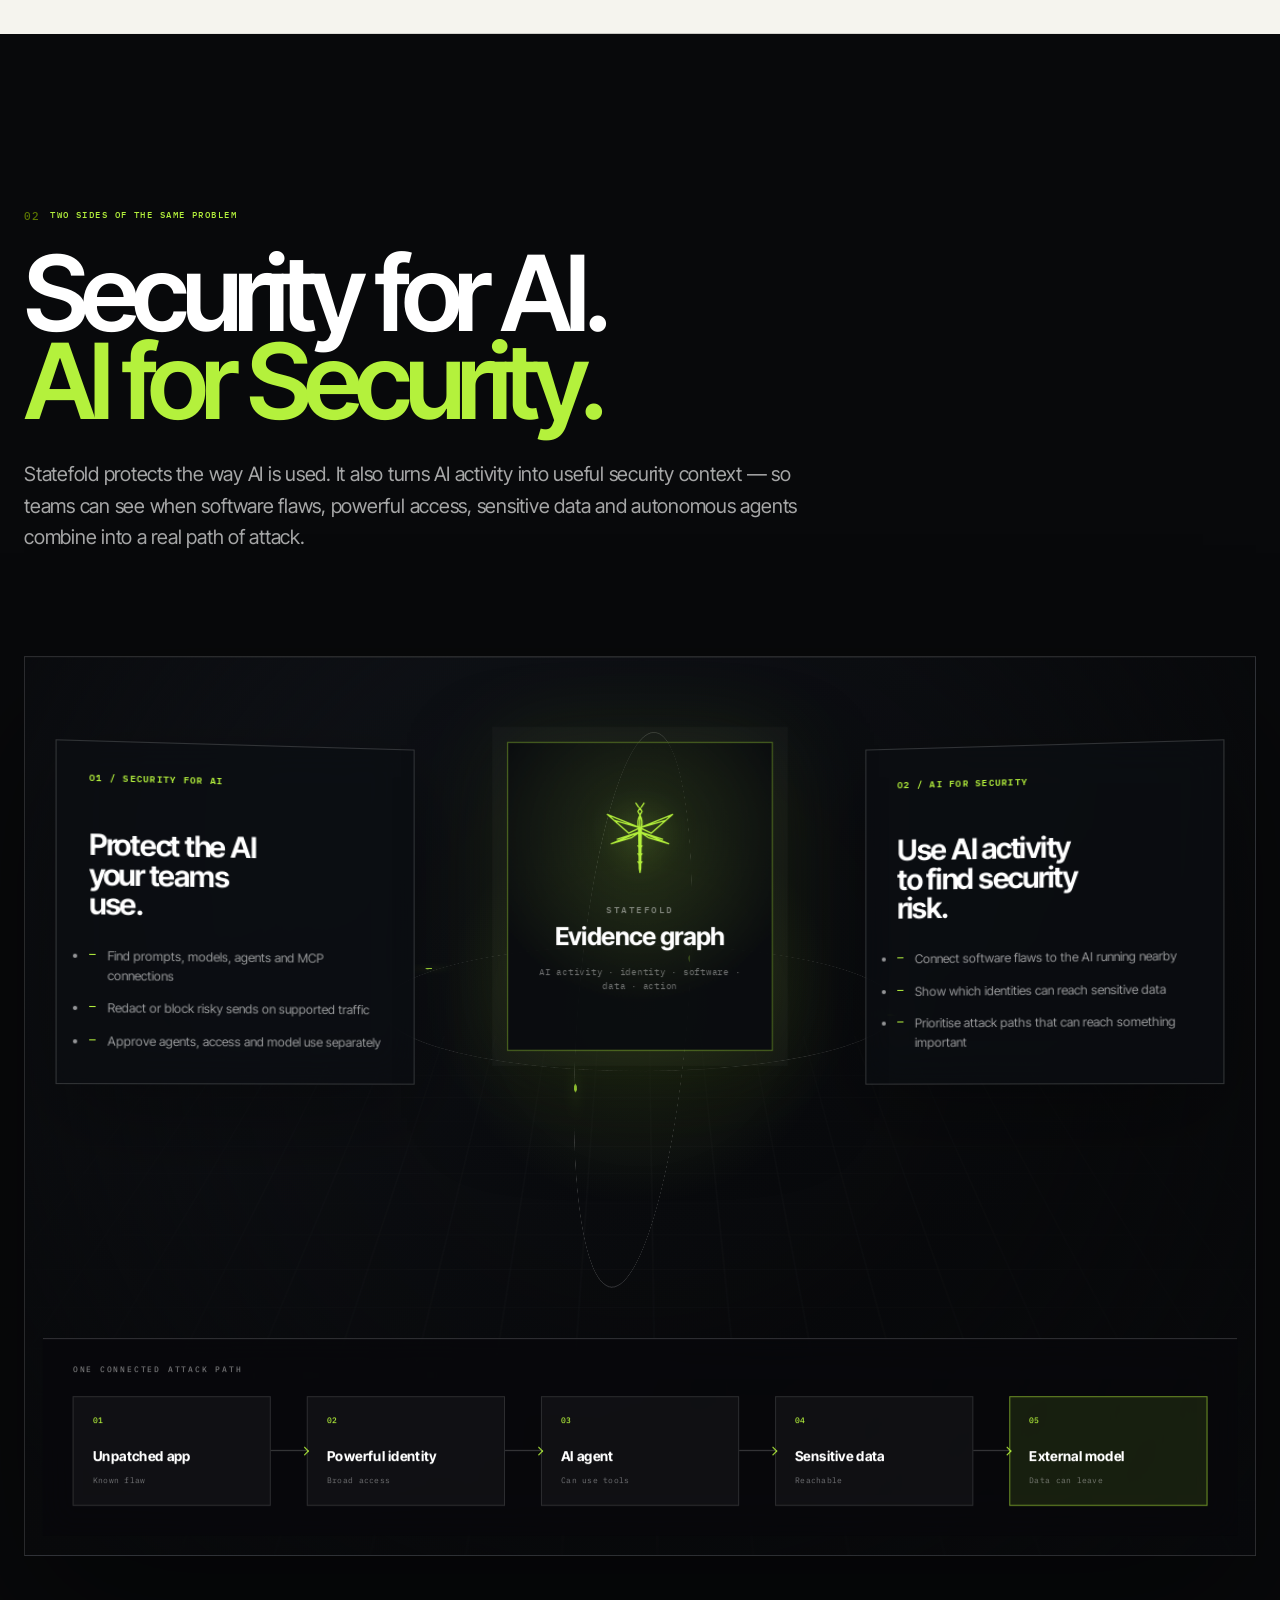
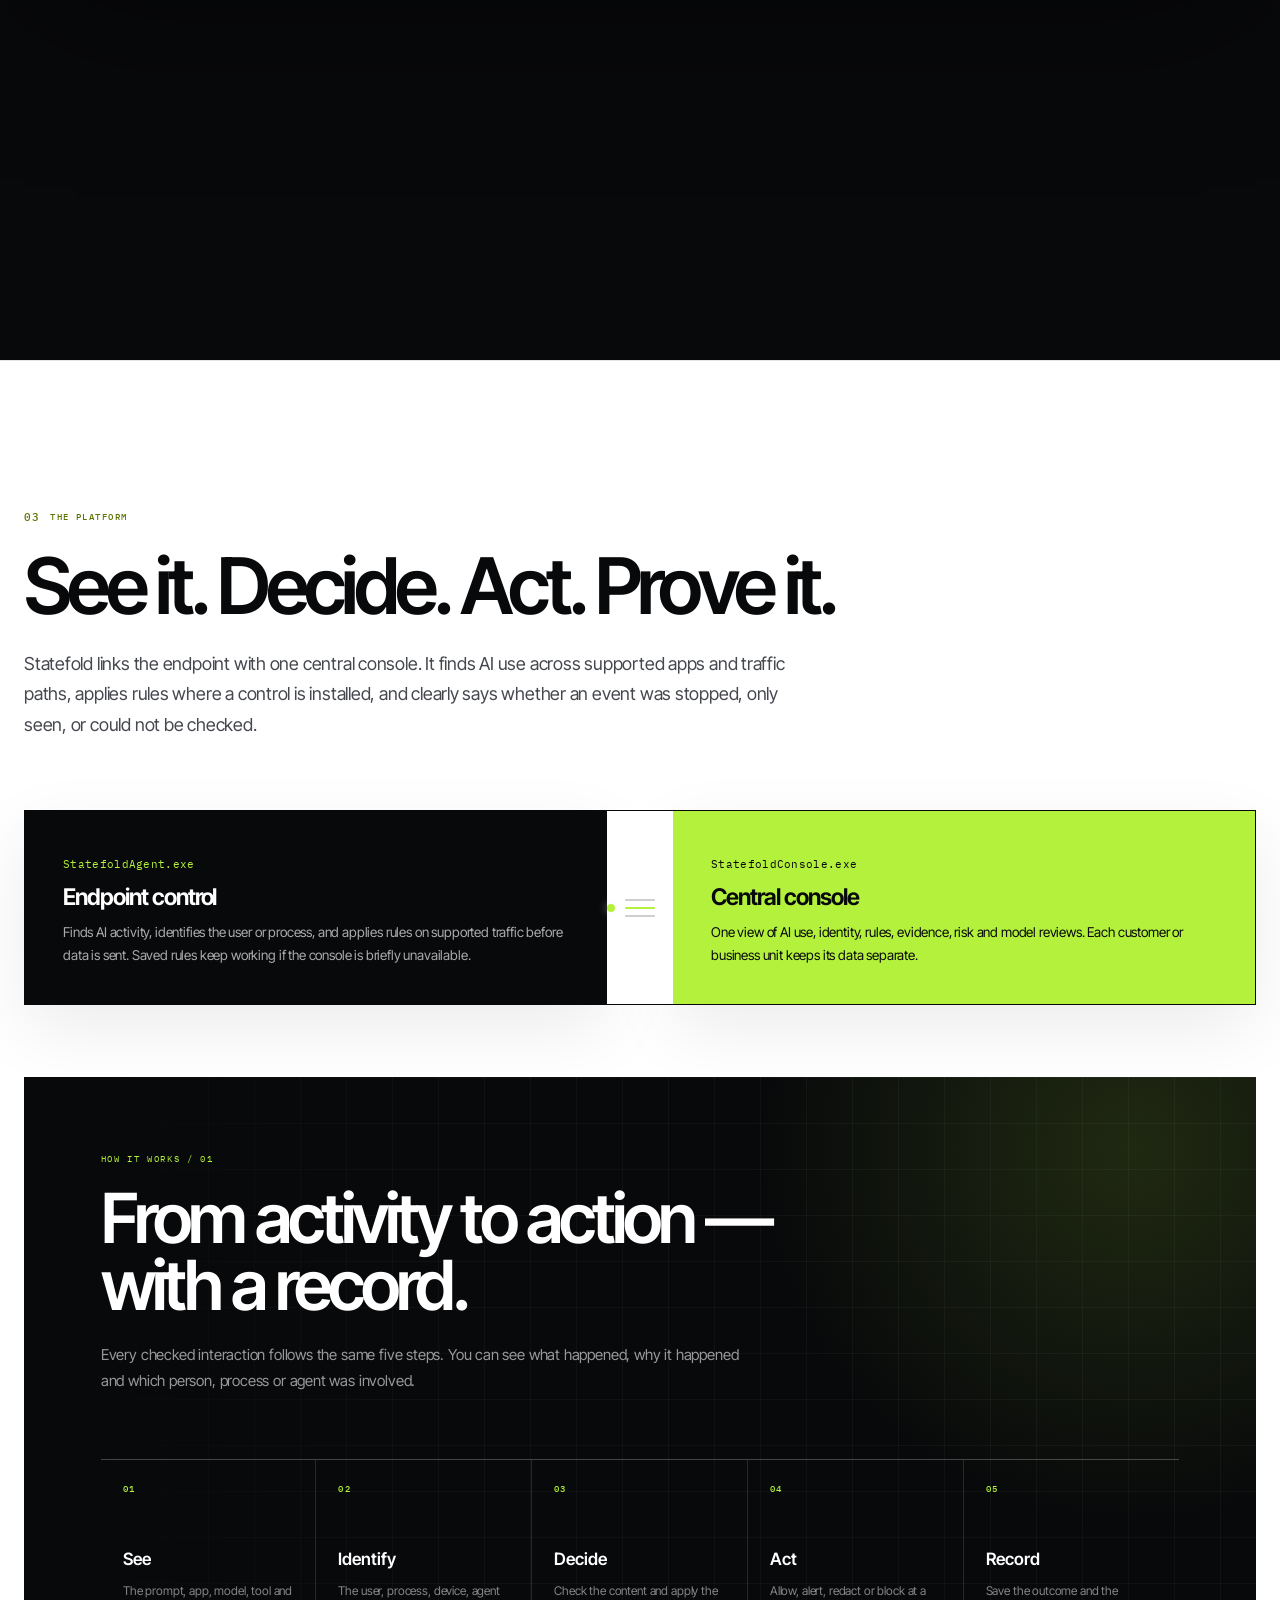
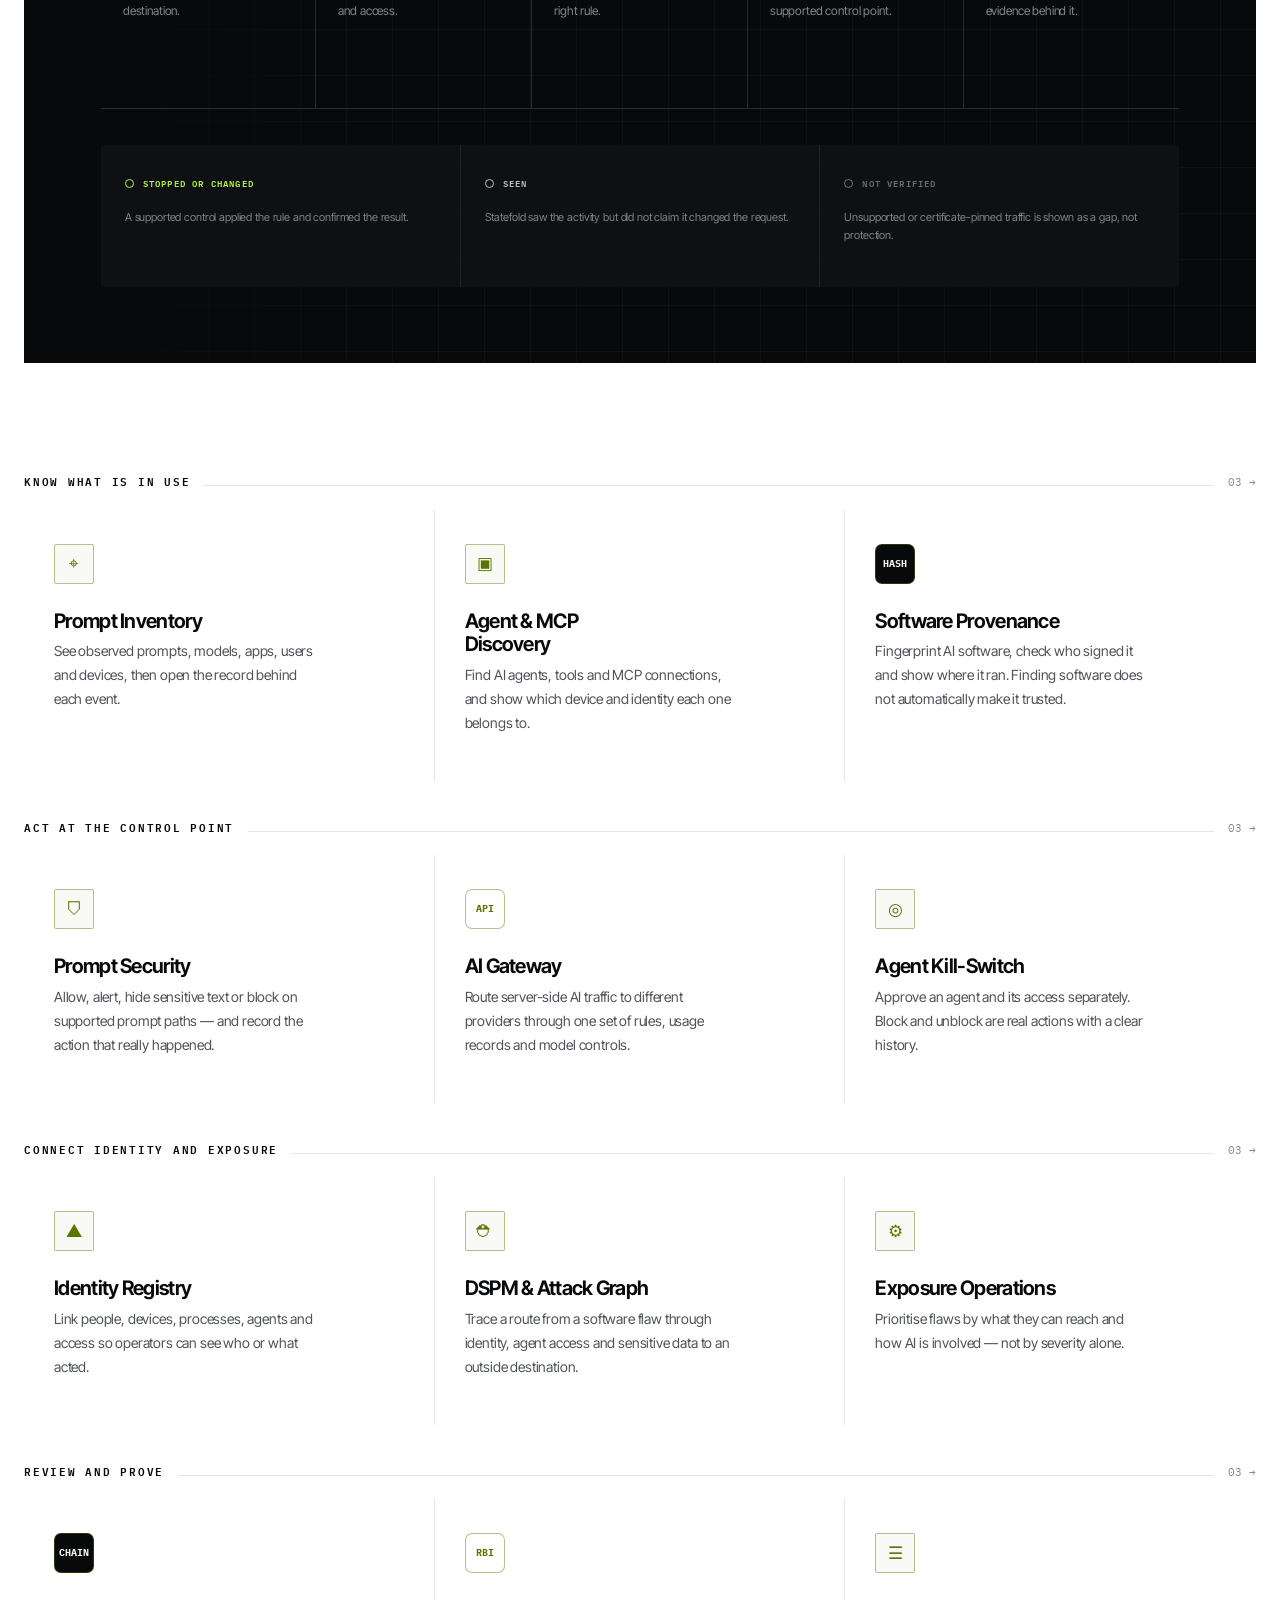
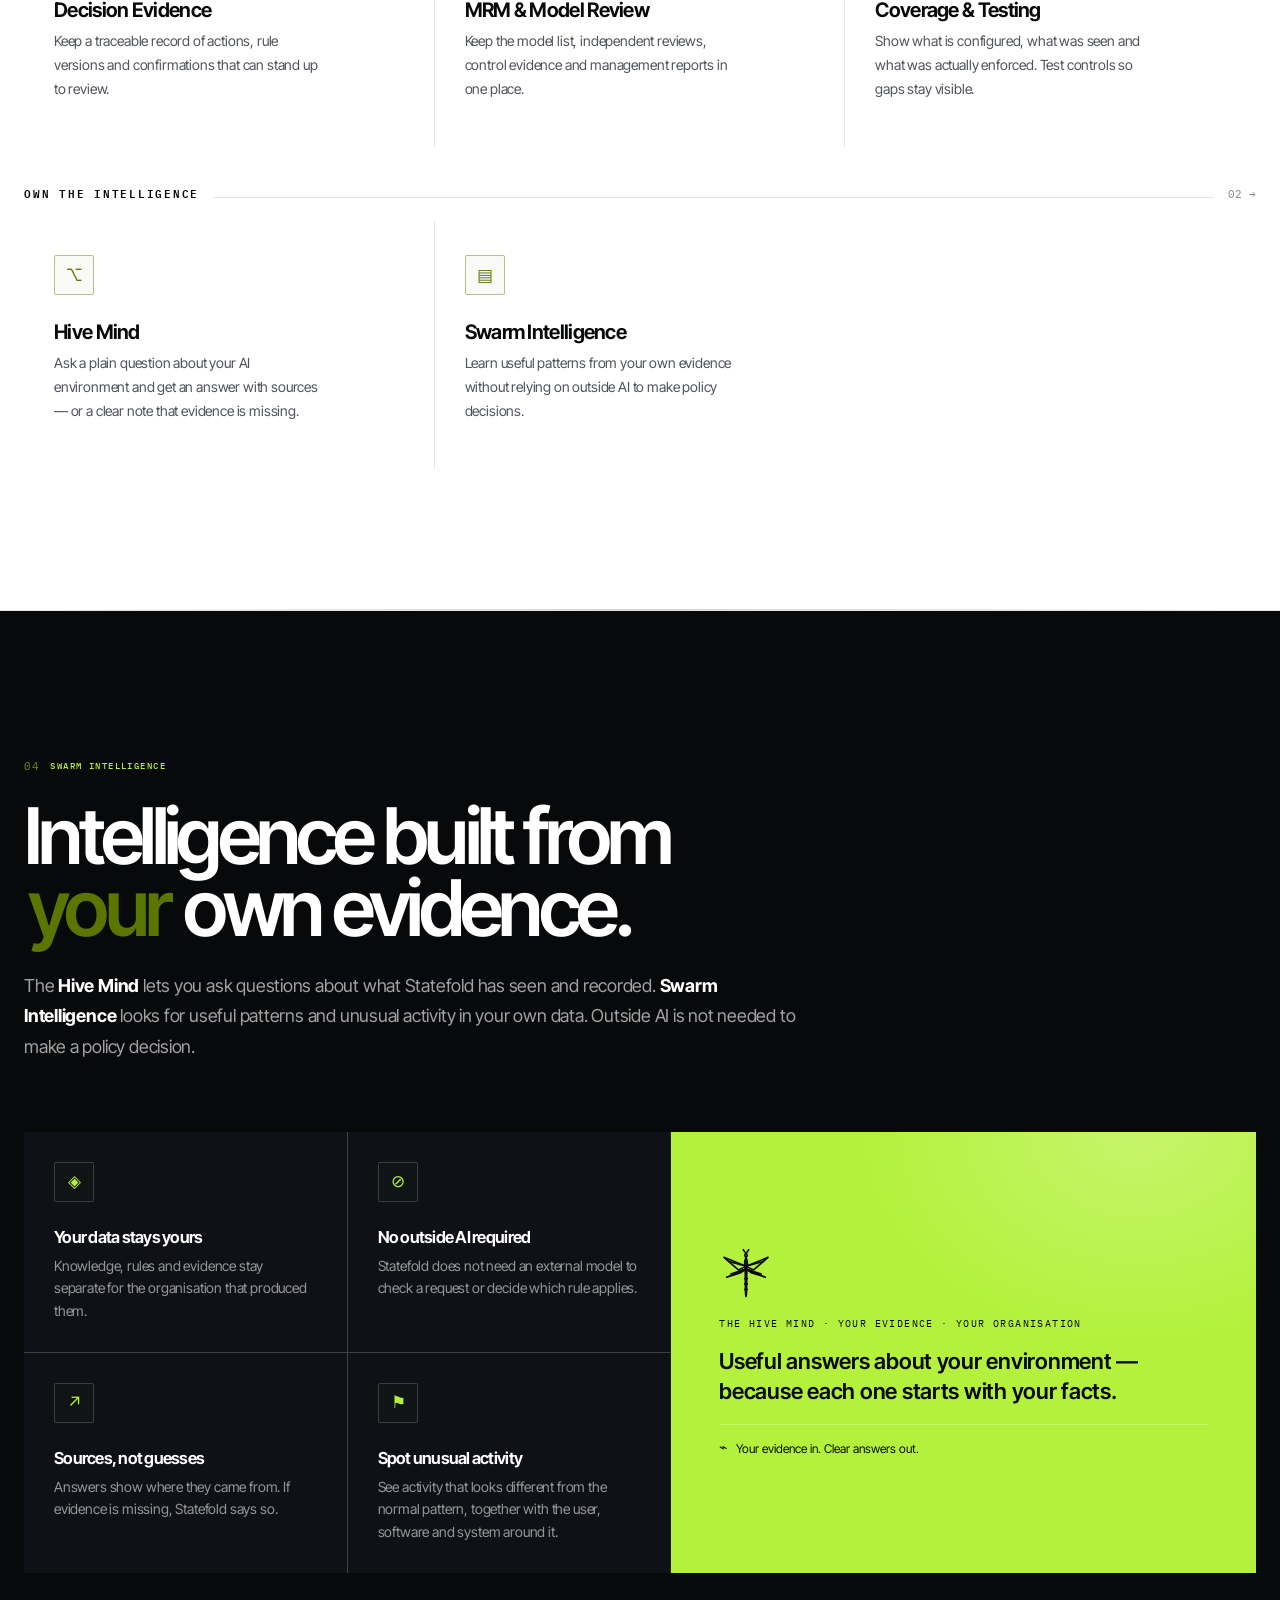
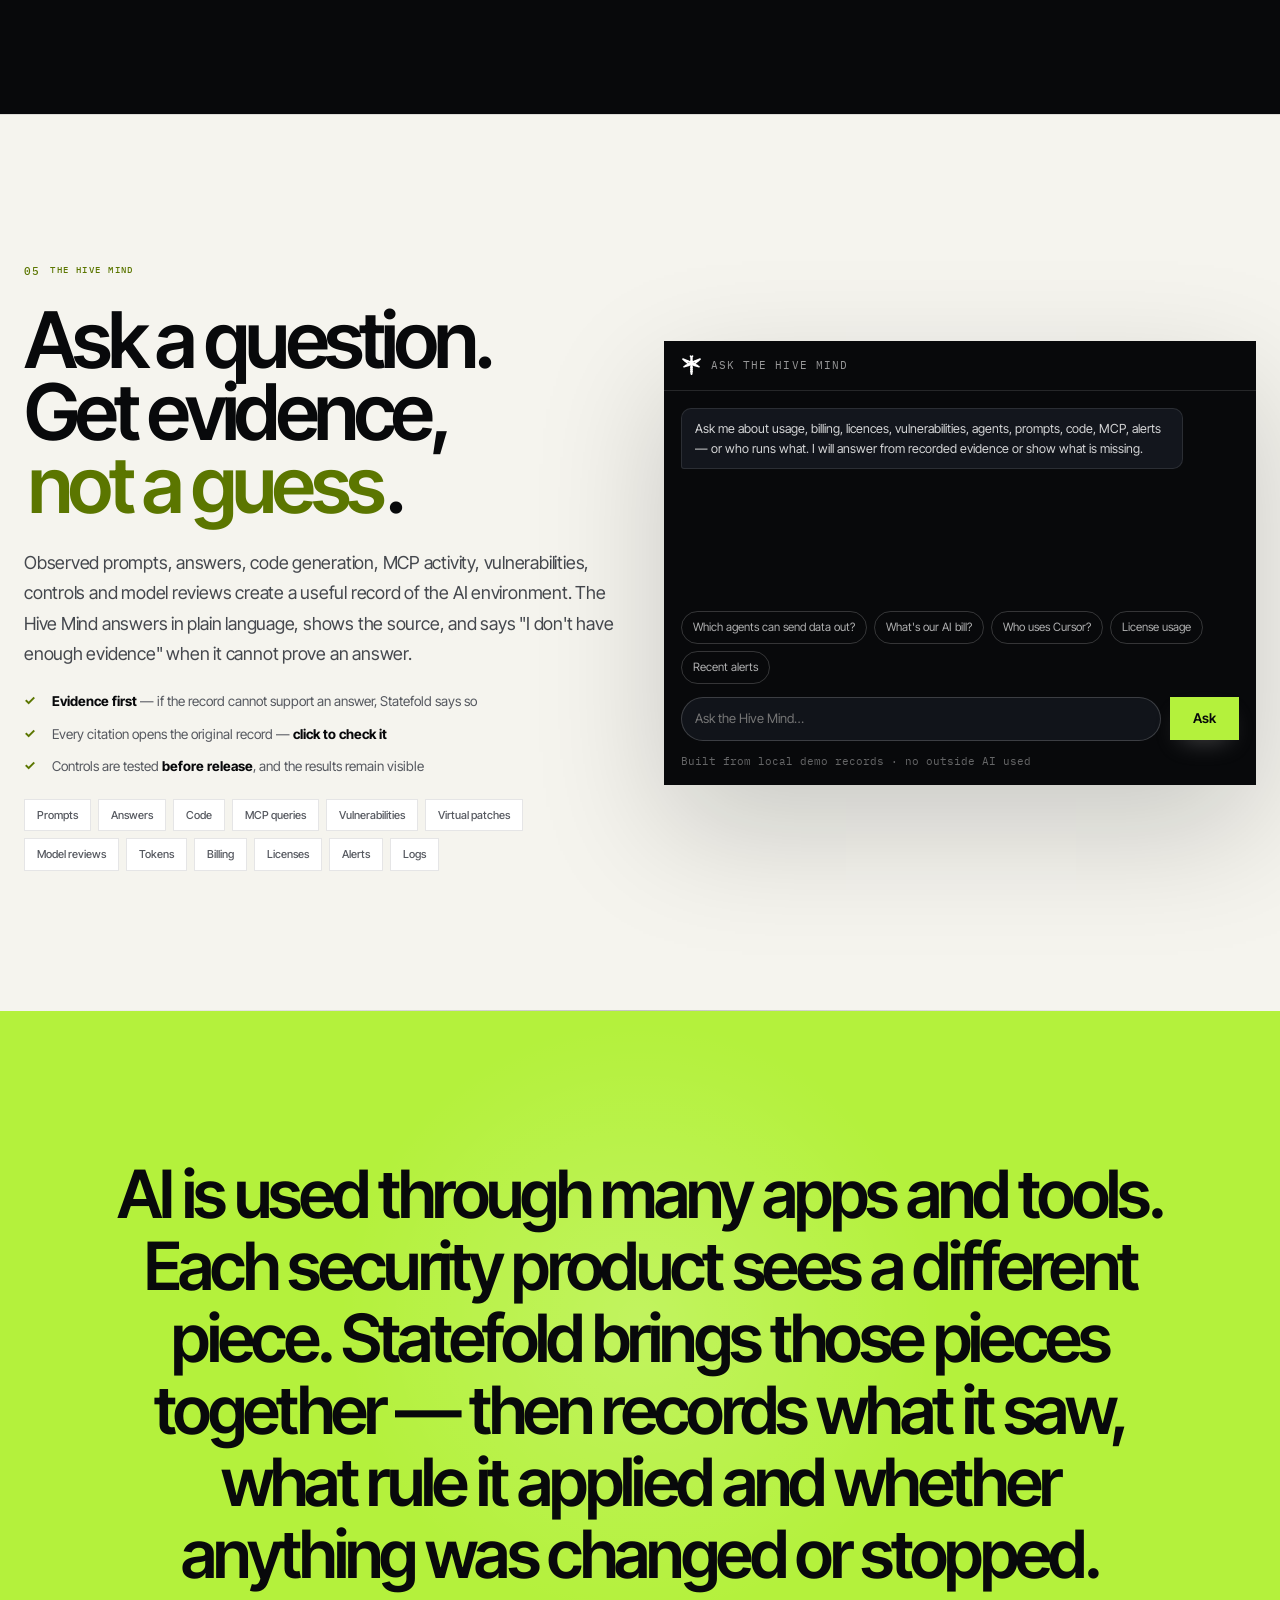
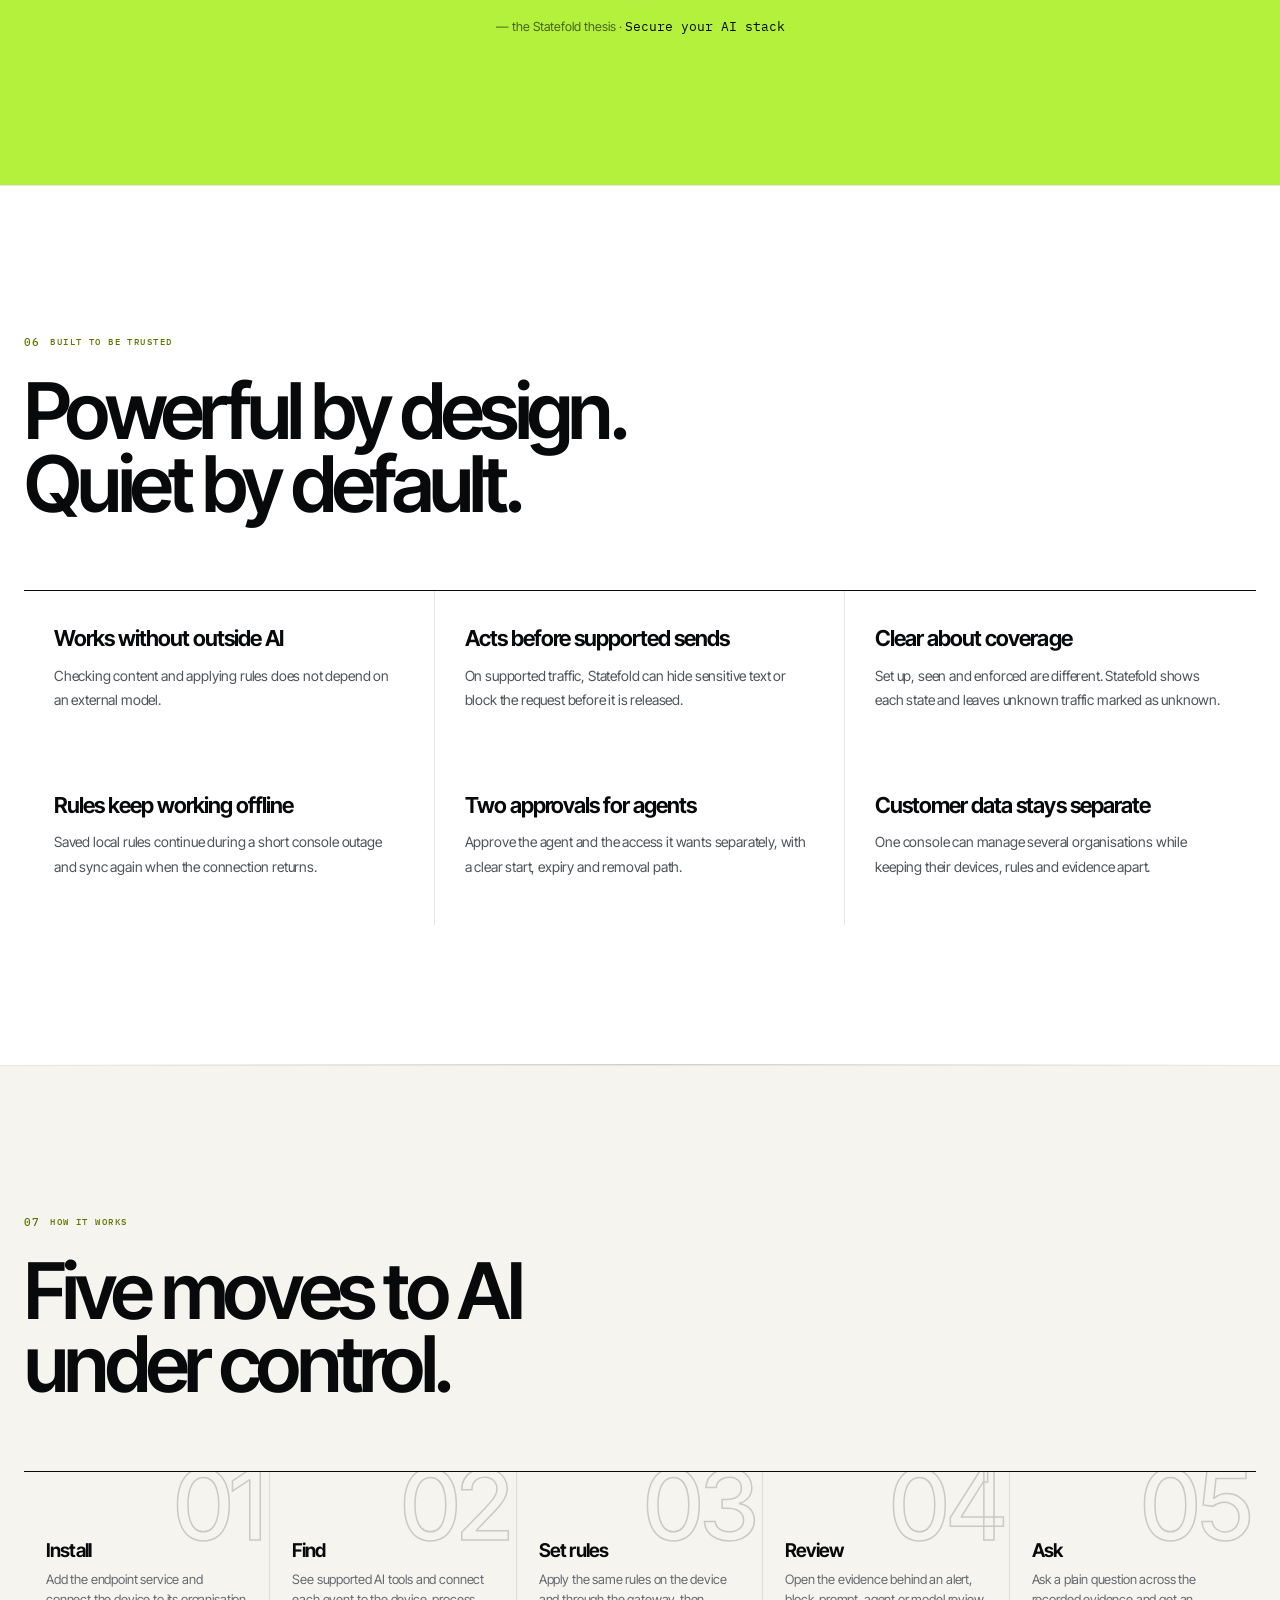
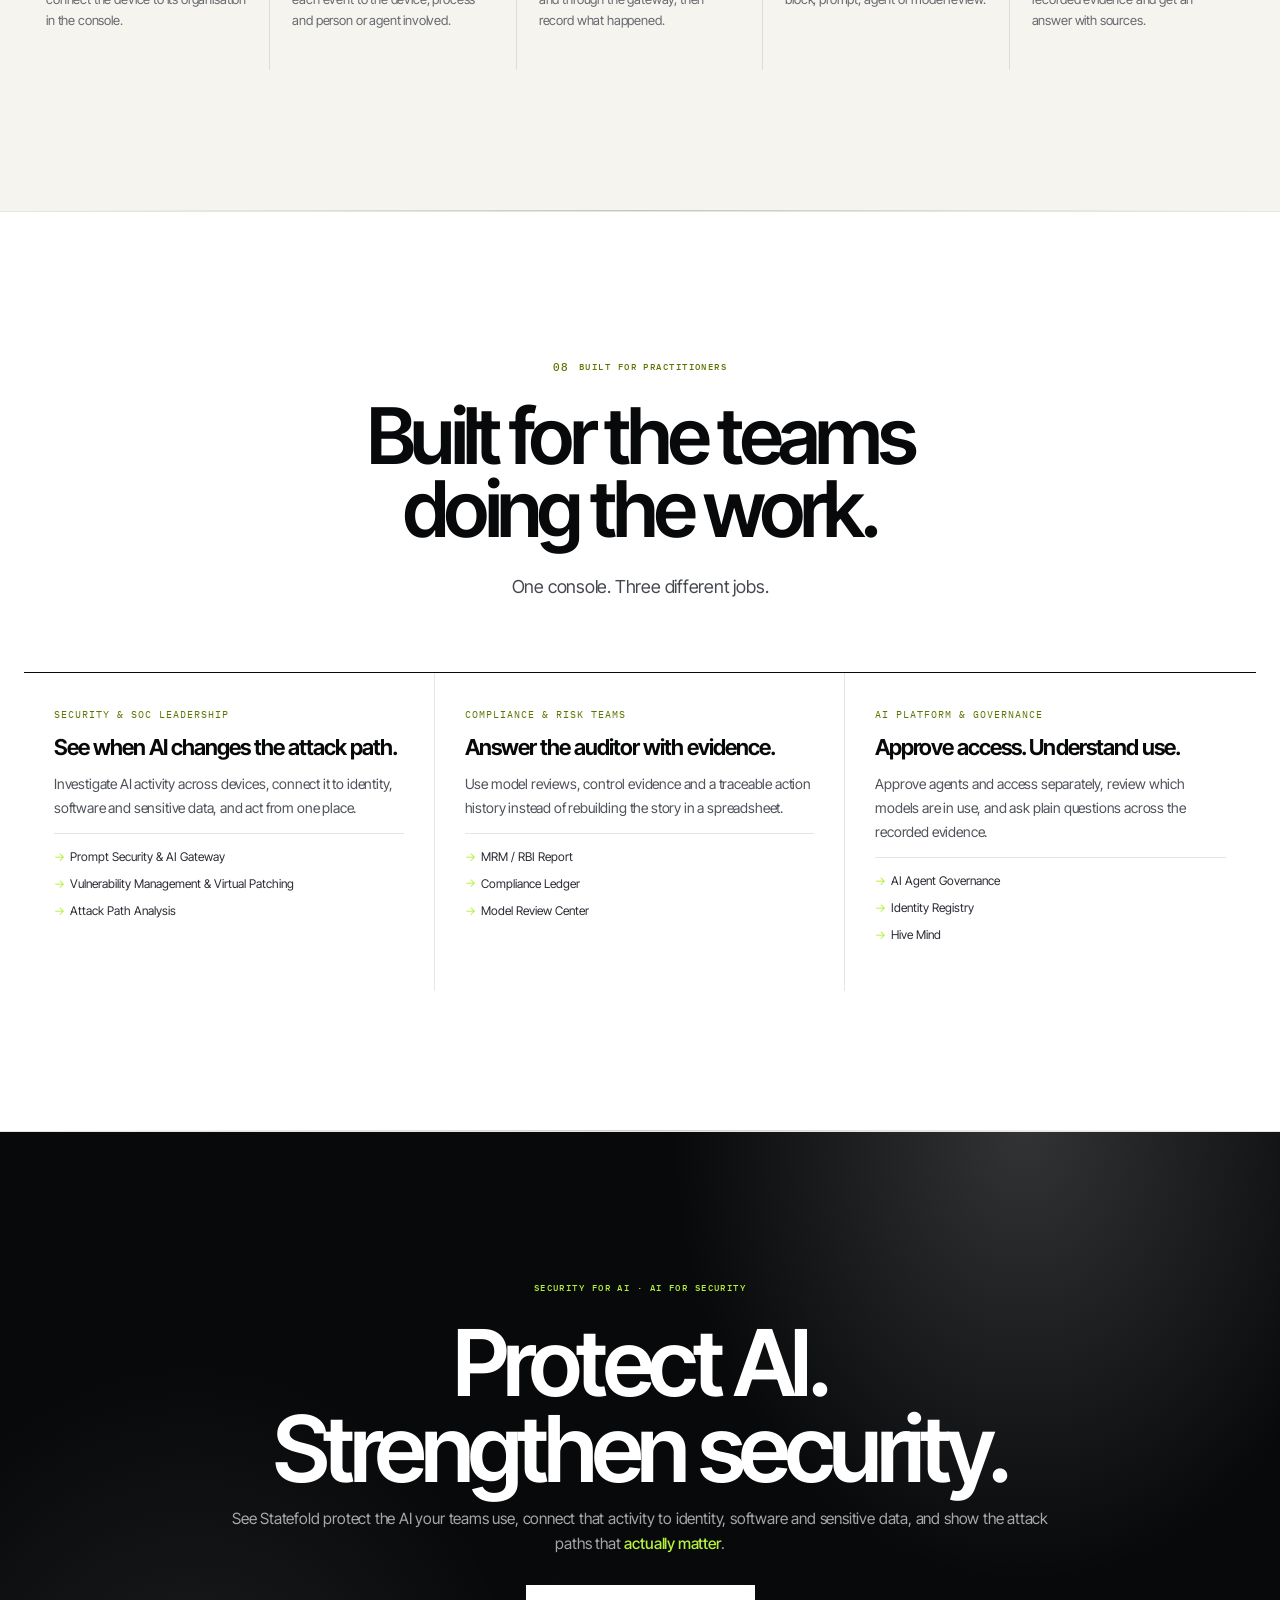
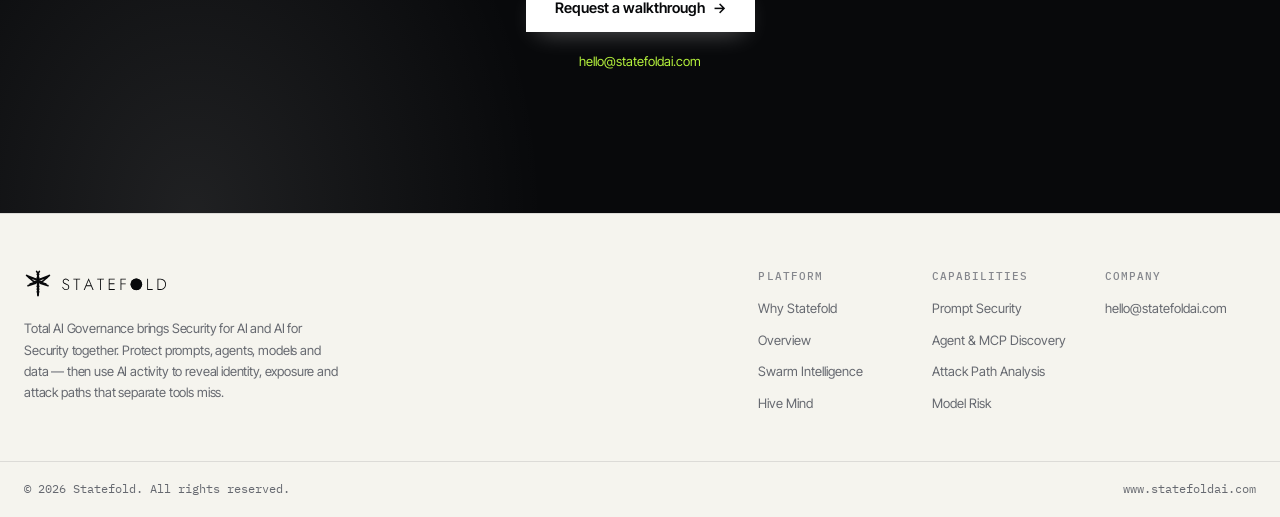
==== commit 3faaff16: "Restore the 3D evidence graph and dual security story" ====
--- a/index.html
+++ b/index.html
@@ -4,20 +4,20 @@
   <meta charset="UTF-8" />
   <meta name="viewport" content="width=device-width, initial-scale=1.0" />
   <title>Statefold — Total AI Governance</title>
-  <meta name="description" content="Statefold shows you which AI tools and agents are in use, lets you set and enforce rules, and keeps a clear record of every action." />
+  <meta name="description" content="Statefold protects the AI your teams use and turns AI activity into security context — connecting prompts, agents, identity, software, sensitive data and attack paths." />
   <meta name="theme-color" content="#F5F4EE" />
   <link rel="icon" href="favicon.svg" type="image/svg+xml" />
 
   <!-- Open Graph -->
   <meta property="og:title" content="Statefold — Total AI Governance" />
-  <meta property="og:description" content="See which AI tools and agents are in use, set and enforce rules, and keep a clear record of every action." />
+  <meta property="og:description" content="Protect the AI your teams use. Use AI activity to reveal broader security risk. See the tools, agents, identities, data and attack paths in one connected picture." />
   <meta property="og:type" content="website" />
   <meta property="og:url" content="https://www.statefoldai.com" />
 
   <link rel="preconnect" href="https://fonts.googleapis.com" />
   <link rel="preconnect" href="https://fonts.gstatic.com" crossorigin />
   <link href="https://fonts.googleapis.com/css2?family=IBM+Plex+Mono:wght@400;500;600&amp;family=Inter+Tight:wght@400;500;600;700;800&amp;display=swap" rel="stylesheet" />
-  <link rel="stylesheet" href="styles.css?v=20260822b" />
+  <link rel="stylesheet" href="styles.css?v=20260822d" />
 </head>
 <body>
   <div class="grain" aria-hidden="true"></div>
@@ -126,8 +126,8 @@
         <svg class="brand-word" aria-hidden="true"><use href="#sf-word"></use></svg>
       </a>
       <nav class="nav-links" aria-label="Primary">
+        <a href="#duality">Why Statefold</a>
         <a href="#platform">Platform</a>
-        <a href="#swarm">Swarm</a>
         <a href="#hive">Hive Mind</a>
         <a href="#trust">Architecture</a>
         <a href="#teams">Teams</a>
@@ -140,8 +140,8 @@
       </button>
     </div>
     <div class="nav-mobile" id="navMobile">
+      <a href="#duality">Why Statefold</a>
       <a href="#platform">Platform</a>
-      <a href="#swarm">Swarm Intelligence</a>
       <a href="#hive">Hive Mind</a>
       <a href="#trust">Architecture</a>
       <a href="#teams">Teams</a>
@@ -151,11 +151,12 @@
   <nav class="chapter-rail" aria-label="Page chapters">
     <span class="rail-line"></span>
     <a href="#problem" data-chapter="problem"><i></i><span>01 / GAP</span></a>
-    <a href="#platform" data-chapter="platform"><i></i><span>02 / PLATFORM</span></a>
-    <a href="#swarm" data-chapter="swarm"><i></i><span>03 / SWARM</span></a>
-    <a href="#hive" data-chapter="hive"><i></i><span>04 / HIVE</span></a>
-    <a href="#trust" data-chapter="trust"><i></i><span>05 / TRUST</span></a>
-    <a href="#teams" data-chapter="teams"><i></i><span>07 / TEAMS</span></a>
+    <a href="#duality" data-chapter="duality"><i></i><span>02 / TWO SIDES</span></a>
+    <a href="#platform" data-chapter="platform"><i></i><span>03 / PLATFORM</span></a>
+    <a href="#swarm" data-chapter="swarm"><i></i><span>04 / SWARM</span></a>
+    <a href="#hive" data-chapter="hive"><i></i><span>05 / HIVE</span></a>
+    <a href="#trust" data-chapter="trust"><i></i><span>06 / TRUST</span></a>
+    <a href="#teams" data-chapter="teams"><i></i><span>08 / TEAMS</span></a>
   </nav>
 
   <!-- ===================== HERO ===================== -->
@@ -176,14 +177,14 @@
       <div class="hero-v3-copy">
         <div class="hero-v3-eyebrow"><span></span>Total AI Governance</div>
         <h1><span>Total</span><span class="hero-intelligence">intelligence.</span><em>Under control.</em></h1>
-        <p>One place to see which AI tools and agents are in use, set rules for them, stop risky data from leaving, and keep a clear record of what happened.</p>
+        <p>One place to protect the AI your teams use — and use AI activity to reveal broader security risk. See the tools and agents, set rules, stop risky data and keep a clear record.</p>
         <div class="hero-v3-actions">
           <a class="btn btn-primary btn-lg" href="#platform">Enter the platform <span class="arr">→</span></a>
           <a class="text-link" href="mailto:hello@statefoldai.com">Request a private walkthrough <span>↗</span></a>
         </div>
         <div class="hero-v3-proof">
-          <span><b>01</b> Stops risky sends</span>
-          <span><b>02</b> Private by design</span>
+          <span><b>01</b> Protects AI use</span>
+          <span><b>02</b> Reveals attack paths</span>
           <span><b>03</b> Records the proof</span>
         </div>
       </div>
@@ -214,7 +215,7 @@
         </ul>
       </div>
 
-      <div class="hero-visual hero-spatial reveal" data-spatial aria-hidden="true">
+      <div class="hero-visual hero-spatial reveal" aria-hidden="true">
         <canvas class="field-canvas" id="statefoldFieldLegacy"></canvas>
         <div class="field-vignette"></div>
         <div class="field-orbit orbit-a"></div>
@@ -301,11 +302,76 @@
     </div>
   </section>
 
+  <!-- ===================== SECURITY FOR AI / AI FOR SECURITY ===================== -->
+  <section class="section duality" id="duality">
+    <div class="wrap">
+      <div class="duality-head reveal">
+        <div class="eyebrow"><span class="sec-no">02</span> Two sides of the same problem</div>
+        <h2>Security for AI.<br><span>AI for Security.</span></h2>
+        <p>Statefold protects the way AI is used. It also turns AI activity into useful security context — so teams can see when software flaws, powerful access, sensitive data and autonomous agents combine into a real path of attack.</p>
+      </div>
+
+      <div class="duality-stage reveal" data-spatial>
+        <canvas class="field-canvas" id="statefoldField" aria-hidden="true"></canvas>
+        <div class="duality-grid" aria-hidden="true"></div>
+        <div class="duality-ring ring-one" aria-hidden="true"></div>
+        <div class="duality-ring ring-two" aria-hidden="true"></div>
+
+        <article class="duality-pole pole-protect">
+          <span class="pole-index">01 / SECURITY FOR AI</span>
+          <h3>Protect the AI your teams use.</h3>
+          <ul>
+            <li>Find prompts, models, agents and MCP connections</li>
+            <li>Redact or block risky sends on supported traffic</li>
+            <li>Approve agents, access and model use separately</li>
+          </ul>
+        </article>
+
+        <div class="duality-core" aria-label="Statefold evidence graph">
+          <svg viewBox="0 0 120 120" aria-hidden="true"><use href="#sf-mark"></use></svg>
+          <span>STATEFOLD</span>
+          <strong>Evidence graph</strong>
+          <small>AI activity · identity · software · data · action</small>
+        </div>
+
+        <article class="duality-pole pole-secure">
+          <span class="pole-index">02 / AI FOR SECURITY</span>
+          <h3>Use AI activity to find security risk.</h3>
+          <ul>
+            <li>Connect software flaws to the AI running nearby</li>
+            <li>Show which identities can reach sensitive data</li>
+            <li>Prioritise attack paths that can reach something important</li>
+          </ul>
+        </article>
+
+        <div class="attack-path" aria-label="Example Statefold attack path">
+          <span class="path-label">ONE CONNECTED ATTACK PATH</span>
+          <div class="path-track">
+            <div><i>01</i><b>Unpatched app</b><small>Known flaw</small></div>
+            <em></em>
+            <div><i>02</i><b>Powerful identity</b><small>Broad access</small></div>
+            <em></em>
+            <div><i>03</i><b>AI agent</b><small>Can use tools</small></div>
+            <em></em>
+            <div><i>04</i><b>Sensitive data</b><small>Reachable</small></div>
+            <em></em>
+            <div class="path-end"><i>05</i><b>External model</b><small>Data can leave</small></div>
+          </div>
+        </div>
+      </div>
+
+      <div class="duality-thesis reveal">
+        <span>WHY THIS MATTERS</span>
+        <p>A vulnerability score alone cannot tell you this story. Statefold shows whether the vulnerable device is also running an AI agent, what that agent can access, which data sits in reach and where the route leads. That is where protecting AI becomes better security for the whole organisation.</p>
+      </div>
+    </div>
+  </section>
+
   <!-- ===================== PLATFORM ===================== -->
   <section class="section alt" id="platform">
     <div class="wrap">
       <div class="sec-head reveal">
-        <div class="eyebrow"><span class="sec-no">02</span> The platform</div>
+        <div class="eyebrow"><span class="sec-no">03</span> The platform</div>
         <h2>See it. Decide. Act. Prove it.</h2>
         <p class="sec-sub">Statefold links the endpoint with one central console. It finds AI use across
           supported apps and traffic paths, applies rules where a control is installed, and clearly says whether an
@@ -400,12 +466,12 @@
             <article class="cap reveal" style="--i:1">
               <div class="cap-ic">⛑</div>
               <h4>DSPM &amp; Attack Graph</h4>
-              <p>Show how sensitive data, AI processes, identities and important systems connect — and where the risky paths are.</p>
+              <p>Trace a route from a software flaw through identity, agent access and sensitive data to an outside destination.</p>
             </article>
             <article class="cap reveal" style="--i:2">
               <div class="cap-ic">⚙</div>
               <h4>Exposure Operations</h4>
-              <p>See software flaws, unsafe settings and temporary protections in the same device and agent view.</p>
+              <p>Prioritise flaws by what they can reach and how AI is involved — not by severity alone.</p>
             </article>
           </div>
         </div>
@@ -454,7 +520,7 @@
   <section class="section swarm" id="swarm">
     <div class="wrap">
       <div class="sec-head reveal">
-        <div class="eyebrow"><span class="sec-no">03</span> Swarm Intelligence</div>
+        <div class="eyebrow"><span class="sec-no">04</span> Swarm Intelligence</div>
         <h2>Intelligence built from <span class="u">your</span> own evidence.</h2>
         <p class="sec-sub">The <strong>Hive Mind</strong> lets you ask questions about what Statefold has
           seen and recorded. <strong>Swarm Intelligence</strong> looks for useful patterns and unusual
@@ -495,7 +561,7 @@
   <section class="section hive" id="hive">
     <div class="wrap hive-grid">
       <div class="hive-copy reveal">
-        <div class="eyebrow"><span class="sec-no">04</span> The Hive Mind</div>
+        <div class="eyebrow"><span class="sec-no">05</span> The Hive Mind</div>
         <h2>Ask a question. Get evidence, <span class="u">not a guess</span>.</h2>
         <p class="sec-sub">Observed prompts, answers, code generation, MCP activity, vulnerabilities,
           controls and model reviews create a useful record of the AI environment. The Hive Mind answers
@@ -566,7 +632,7 @@
   <section class="section alt" id="trust">
     <div class="wrap">
       <div class="sec-head reveal">
-        <div class="eyebrow"><span class="sec-no">05</span> Built to be trusted</div>
+        <div class="eyebrow"><span class="sec-no">06</span> Built to be trusted</div>
         <h2>Powerful by design. Quiet by default.</h2>
       </div>
       <div class="trust-grid">
@@ -584,7 +650,7 @@
   <section class="section" id="how">
     <div class="wrap">
       <div class="sec-head reveal">
-        <div class="eyebrow"><span class="sec-no">06</span> How it works</div>
+        <div class="eyebrow"><span class="sec-no">07</span> How it works</div>
         <h2>Five moves to AI under control.</h2>
       </div>
       <ol class="steps">
@@ -601,15 +667,15 @@
   <section class="section alt" id="teams">
     <div class="wrap">
       <div class="sec-head center reveal">
-        <div class="eyebrow"><span class="sec-no">07</span> Built for practitioners</div>
+        <div class="eyebrow"><span class="sec-no">08</span> Built for practitioners</div>
         <h2>Built for the teams doing the work.</h2>
         <p class="sec-sub">One console. Three different jobs.</p>
       </div>
       <div class="persona-grid">
         <article class="persona reveal" style="--i:0">
           <div class="p-role">Security &amp; SOC leadership</div>
-          <h3>Find the risk and act.</h3>
-          <p>Investigate AI activity across devices, see whether a rule was applied or the activity was only observed, and act from one place.</p>
+          <h3>See when AI changes the attack path.</h3>
+          <p>Investigate AI activity across devices, connect it to identity, software and sensitive data, and act from one place.</p>
           <ul class="persona-uses">
             <li>Prompt Security &amp; AI Gateway</li>
             <li>Vulnerability Management &amp; Virtual Patching</li>
@@ -644,10 +710,10 @@
   <section class="cta" id="demo">
     <div class="cta-mesh" aria-hidden="true"></div>
     <div class="wrap cta-inner reveal">
-      <div class="eyebrow on-dark">Secure your AI stack</div>
-      <h2>Bring your AI under control.</h2>
-      <p>See Statefold find AI use, apply rules where supported, connect identity and risk,
-        and keep a clear record of <em>what really happened</em>.</p>
+      <div class="eyebrow on-dark">Security for AI · AI for Security</div>
+      <h2>Protect AI. Strengthen security.</h2>
+      <p>See Statefold protect the AI your teams use, connect that activity to identity, software and sensitive data,
+        and show the attack paths that <em>actually matter</em>.</p>
       <div class="cta-actions">
         <a class="btn btn-primary btn-lg" href="mailto:hello@statefoldai.com">Request a walkthrough <span class="arr">→</span></a>
       </div>
@@ -675,13 +741,12 @@
 </g></svg>
           <svg class="brand-word" aria-hidden="true"><use href="#sf-word"></use></svg>
         </span>
-        <p>Total AI Governance — see which AI tools and agents are in use, control supported activity,
-          connect it to identity and risk, and keep the evidence. Ask the Hive Mind for a sourced answer
-          or a clear statement that the facts are not there.</p>
+        <p>Total AI Governance brings Security for AI and AI for Security together. Protect prompts, agents,
+          models and data — then use AI activity to reveal identity, exposure and attack paths that separate tools miss.</p>
       </div>
       <div class="foot-cols">
-        <div><h5>Platform</h5><a href="#platform">Overview</a><a href="#swarm">Swarm Intelligence</a><a href="#hive">Hive Mind</a><a href="#trust">Architecture</a></div>
-        <div><h5>Capabilities</h5><a href="#platform">Prompt Security</a><a href="#platform">Agent &amp; MCP Discovery</a><a href="#platform">DSPM Graph</a><a href="#platform">Model Risk</a></div>
+        <div><h5>Platform</h5><a href="#duality">Why Statefold</a><a href="#platform">Overview</a><a href="#swarm">Swarm Intelligence</a><a href="#hive">Hive Mind</a></div>
+        <div><h5>Capabilities</h5><a href="#platform">Prompt Security</a><a href="#platform">Agent &amp; MCP Discovery</a><a href="#duality">Attack Path Analysis</a><a href="#platform">Model Risk</a></div>
         <div><h5>Company</h5><a href="mailto:hello@statefoldai.com">hello@statefoldai.com</a></div>
       </div>
     </div>
@@ -693,6 +758,6 @@
 
   <script src="orbit.js?v=20260809ca"></script>
   <script src="void.js?v=20260809ca"></script>
-  <script src="app.js?v=20260809ca"></script>
+  <script src="app.js?v=20260822d"></script>
 </body>
 </html>
--- a/styles.css
+++ b/styles.css
@@ -1154,6 +1154,174 @@
 .cap-groups { margin-top:100px; }
 .cap-group-head .rule { background:var(--line); }
 
+/* Two connected disciplines — a spatial evidence graph, not a decorative scene. */
+.duality {
+  overflow:hidden;
+  padding-block:clamp(120px,13vw,190px);
+  color:#fff;
+  background:#08090b;
+  border:0;
+}
+.duality::after { display:none; }
+.duality .eyebrow { color:var(--brand); }
+.duality-head { max-width:1120px; }
+.duality-head h2 {
+  margin:0 0 34px;
+  max-width:1050px;
+  color:#fff;
+  font-size:clamp(58px,8.2vw,126px);
+  font-weight:600;
+  line-height:.84;
+  letter-spacing:-.068em;
+}
+.duality-head h2 span { color:var(--brand); }
+.duality-head > p {
+  max-width:820px;
+  color:rgba(255,255,255,.64);
+  font-size:clamp(17px,1.55vw,22px);
+  line-height:1.58;
+}
+.duality-stage {
+  position:relative;
+  min-height:900px;
+  margin:clamp(72px,8vw,118px) 0 54px;
+  overflow:hidden;
+  border:1px solid rgba(255,255,255,.13);
+  background:
+    radial-gradient(circle at 50% 39%,rgba(var(--brand-rgb),.12),transparent 24%),
+    linear-gradient(145deg,#11141a 0%,#08090b 70%);
+  box-shadow:0 60px 150px rgba(0,0,0,.48),inset 0 1px rgba(255,255,255,.08);
+  perspective:1500px;
+  transform-style:preserve-3d;
+  isolation:isolate;
+}
+.duality-stage::after {
+  content:"";
+  position:absolute;
+  inset:0;
+  z-index:2;
+  pointer-events:none;
+  background:radial-gradient(circle at 50% 40%,transparent 18%,rgba(8,9,11,.18) 52%,rgba(8,9,11,.9) 94%);
+}
+.duality .field-canvas {
+  inset:0;
+  z-index:0;
+  width:100%;
+  height:100%;
+  opacity:0;
+  mix-blend-mode:screen;
+  transition:opacity 1.2s var(--ease);
+}
+.duality .field-canvas.ready { opacity:.74; }
+.duality-grid {
+  position:absolute;
+  inset:0;
+  z-index:1;
+  opacity:.34;
+  background-image:
+    linear-gradient(rgba(255,255,255,.055) 1px,transparent 1px),
+    linear-gradient(90deg,rgba(255,255,255,.055) 1px,transparent 1px);
+  background-size:52px 52px;
+  mask-image:radial-gradient(circle at 50% 43%,#000 0%,transparent 74%);
+  transform:rotateX(66deg) translate3d(0,26%,0) scale(1.25);
+  transform-origin:50% 60%;
+}
+.duality-ring {
+  position:absolute;
+  z-index:2;
+  left:50%;
+  top:38%;
+  border:1px solid rgba(255,255,255,.17);
+  border-radius:50%;
+  pointer-events:none;
+  transform-style:preserve-3d;
+}
+.duality-ring::before,.duality-ring::after {
+  content:"";
+  position:absolute;
+  width:7px;
+  height:7px;
+  border-radius:50%;
+  background:var(--brand);
+  box-shadow:0 0 24px rgba(var(--brand-rgb),.85);
+}
+.ring-one { width:510px;height:510px;margin:-255px;transform:rotateX(72deg) rotateZ(-12deg);animation:dualityOrbitOne 26s linear infinite; }
+.ring-one::before { left:54px;top:74px; }.ring-one::after { right:30px;bottom:134px; }
+.ring-two { width:330px;height:590px;margin:-295px -165px;transform:rotateY(72deg) rotateZ(22deg);animation:dualityOrbitTwo 19s linear infinite reverse; }
+.ring-two::before { right:17px;top:172px; }.ring-two::after { left:24px;bottom:136px; }
+@keyframes dualityOrbitOne { to { transform:rotateX(72deg) rotateZ(348deg); } }
+@keyframes dualityOrbitTwo { to { transform:rotateY(72deg) rotateZ(382deg); } }
+.duality-pole {
+  position:absolute;
+  z-index:5;
+  top:98px;
+  width:min(31%,340px);
+  min-height:330px;
+  padding:30px;
+  border:1px solid rgba(255,255,255,.16);
+  background:rgba(11,13,17,.72);
+  backdrop-filter:blur(18px) saturate(125%);
+  box-shadow:0 34px 90px rgba(0,0,0,.35);
+  transform-style:preserve-3d;
+  transition:transform .8s var(--ease),border-color .5s ease,background .5s ease;
+}
+.duality-pole:hover { border-color:rgba(var(--brand-rgb),.55);background:rgba(15,18,22,.9); }
+.pole-protect { left:4%;transform:rotateY(7deg) translateZ(44px); }
+.pole-protect:hover { transform:rotateY(2deg) translateZ(68px) translateY(-6px); }
+.pole-secure { right:4%;transform:rotateY(-7deg) translateZ(44px); }
+.pole-secure:hover { transform:rotateY(-2deg) translateZ(68px) translateY(-6px); }
+.pole-index { display:block;margin-bottom:46px;color:var(--brand);font:600 9px/1 var(--mono);letter-spacing:.14em; }
+.duality-pole h3 { max-width:10ch;margin-bottom:26px;color:#fff;font-size:clamp(25px,2.2vw,34px);line-height:1.02;letter-spacing:-.045em; }
+.duality-pole ul { display:grid;gap:13px; }
+.duality-pole li { position:relative;padding-left:17px;color:rgba(255,255,255,.57);font-size:12px;line-height:1.55; }
+.duality-pole li::before { content:"";position:absolute;left:0;top:.58em;width:6px;height:1px;background:var(--brand); }
+.duality-core {
+  position:absolute;
+  z-index:6;
+  left:50%;
+  top:112px;
+  display:flex;
+  width:246px;
+  min-height:286px;
+  align-items:center;
+  flex-direction:column;
+  justify-content:center;
+  padding:28px;
+  text-align:center;
+  border:1px solid rgba(var(--brand-rgb),.42);
+  background:radial-gradient(circle at 50% 30%,rgba(var(--brand-rgb),.14),rgba(10,12,15,.94) 66%);
+  box-shadow:0 0 0 14px rgba(255,255,255,.025),0 0 80px rgba(var(--brand-rgb),.12),0 32px 90px rgba(0,0,0,.5);
+  transform:translateX(-50%) translateZ(112px);
+}
+.duality-core svg { width:74px;height:74px;margin-bottom:24px;color:var(--brand);filter:drop-shadow(0 0 15px rgba(var(--brand-rgb),.38)); }
+.duality-core span { color:rgba(255,255,255,.48);font:500 8px/1 var(--mono);letter-spacing:.24em; }
+.duality-core strong { margin:10px 0 15px;color:#fff;font-size:23px;line-height:1;letter-spacing:-.035em; }
+.duality-core small { color:rgba(255,255,255,.42);font:400 8px/1.55 var(--mono);letter-spacing:.04em; }
+.attack-path {
+  position:absolute;
+  z-index:6;
+  left:4%;
+  right:4%;
+  bottom:42px;
+  padding:24px 28px 28px;
+  border-top:1px solid rgba(255,255,255,.18);
+  background:rgba(7,8,11,.74);
+  backdrop-filter:blur(16px);
+  transform:translateZ(78px);
+}
+.path-label { display:block;margin-bottom:22px;color:rgba(255,255,255,.45);font:500 8px/1 var(--mono);letter-spacing:.18em; }
+.path-track { display:grid;grid-template-columns:1fr 34px 1fr 34px 1fr 34px 1fr 34px 1fr;align-items:center; }
+.path-track > div { min-height:104px;padding:18px;border:1px solid rgba(255,255,255,.12);background:rgba(255,255,255,.035); }
+.path-track > div i { display:block;margin-bottom:20px;color:var(--brand);font:500 8px/1 var(--mono);font-style:normal; }
+.path-track > div b { display:block;color:#fff;font-size:13px; }
+.path-track > div small { display:block;margin-top:7px;color:rgba(255,255,255,.42);font:400 8px/1 var(--mono); }
+.path-track > em { position:relative;height:1px;background:rgba(255,255,255,.22); }
+.path-track > em::after { content:"";position:absolute;right:-1px;top:-2px;width:5px;height:5px;border-top:1px solid var(--brand);border-right:1px solid var(--brand);transform:rotate(45deg); }
+.path-track .path-end { border-color:rgba(var(--brand-rgb),.52);background:rgba(var(--brand-rgb),.1); }
+.duality-thesis { display:grid;grid-template-columns:180px 1fr;gap:48px;align-items:start;padding-top:34px;border-top:1px solid rgba(255,255,255,.18); }
+.duality-thesis span { padding-top:6px;color:var(--brand);font:600 9px/1 var(--mono);letter-spacing:.15em; }
+.duality-thesis p { max-width:900px;color:rgba(255,255,255,.7);font-size:clamp(18px,2vw,27px);line-height:1.46;letter-spacing:-.018em; }
+
 /* Governance loop — the below-fold architectural centrepiece. */
 .control-fabric {
   position:relative;
@@ -1304,6 +1472,11 @@
   .hero-v3-proof { max-width:760px; }
 }
 @media (max-width: 980px) {
+  .duality-stage { min-height:1120px; }
+  .duality-pole { top:72px;width:38%; }
+  .pole-protect { left:4%; }.pole-secure { right:4%; }
+  .duality-core { top:425px; }
+  .duality-ring { top:55%; }
   .control-spine { grid-template-columns:repeat(2,1fr); }
   .control-spine article { min-height:210px;border-bottom:1px solid rgba(255,255,255,.13); }
   .control-spine article:nth-child(2n) { border-right:0; }
@@ -1334,6 +1507,24 @@
   .cards-3,.cap-grid,.persona-grid,.trust-grid { grid-template-columns:1fr; }
   .card,.cap,.persona,.t-item { border-right:0;border-bottom:1px solid var(--line);padding-inline:0; }
   .section { padding:90px 0; }
+  .duality { padding-block:100px; }
+  .duality-head h2 { font-size:clamp(54px,16vw,82px);line-height:.9; }
+  .duality-stage { display:grid;gap:18px;min-height:0;margin:64px -12px 40px;padding:34px 18px;overflow:hidden; }
+  .duality-stage::after { background:linear-gradient(rgba(8,9,11,.32),rgba(8,9,11,.82)); }
+  .duality .field-canvas { opacity:.34; }
+  .duality-grid,.duality-ring { display:none; }
+  .duality-pole,.duality-core,.attack-path { position:relative;inset:auto;width:auto;min-height:0;transform:none; }
+  .duality-pole,.duality-pole:hover { padding:26px;transform:none; }
+  .pole-index { margin-bottom:30px; }
+  .duality-pole h3 { max-width:13ch; }
+  .duality-core { width:100%;padding:34px; }
+  .duality-core svg { width:58px;height:58px; }
+  .attack-path { padding:26px 0 0;background:transparent;backdrop-filter:none; }
+  .path-track { grid-template-columns:1fr;gap:0; }
+  .path-track > div { min-height:0; }
+  .path-track > em { width:1px;height:22px;margin-left:28px; }
+  .path-track > em::after { right:-2px;top:auto;bottom:0;transform:rotate(135deg); }
+  .duality-thesis { grid-template-columns:1fr;gap:20px; }
   .sec-head h2,.hive-copy h2 { font-size:clamp(46px,13vw,72px); }
   .kernel-lab { min-height:760px; }
   .control-fabric { margin-inline:-24px;padding:50px 24px; }
@@ -1458,6 +1649,7 @@
   .void-mark { width:72px;height:72px; }
 }
 @media (prefers-reduced-motion: reduce) {
+  .duality-ring { animation:none; }
   #brand-reveal .overture-mark,.overture-wordframe,.overture-governance,#brand-reveal .overture-horizon,.overture-eclipse { animation:none; }
   #brand-reveal .overture-mark,.overture-wordframe,.overture-governance { opacity:1;transform:none;clip-path:none;will-change:auto; }
   #brand-reveal .overture-enter { animation:none; }
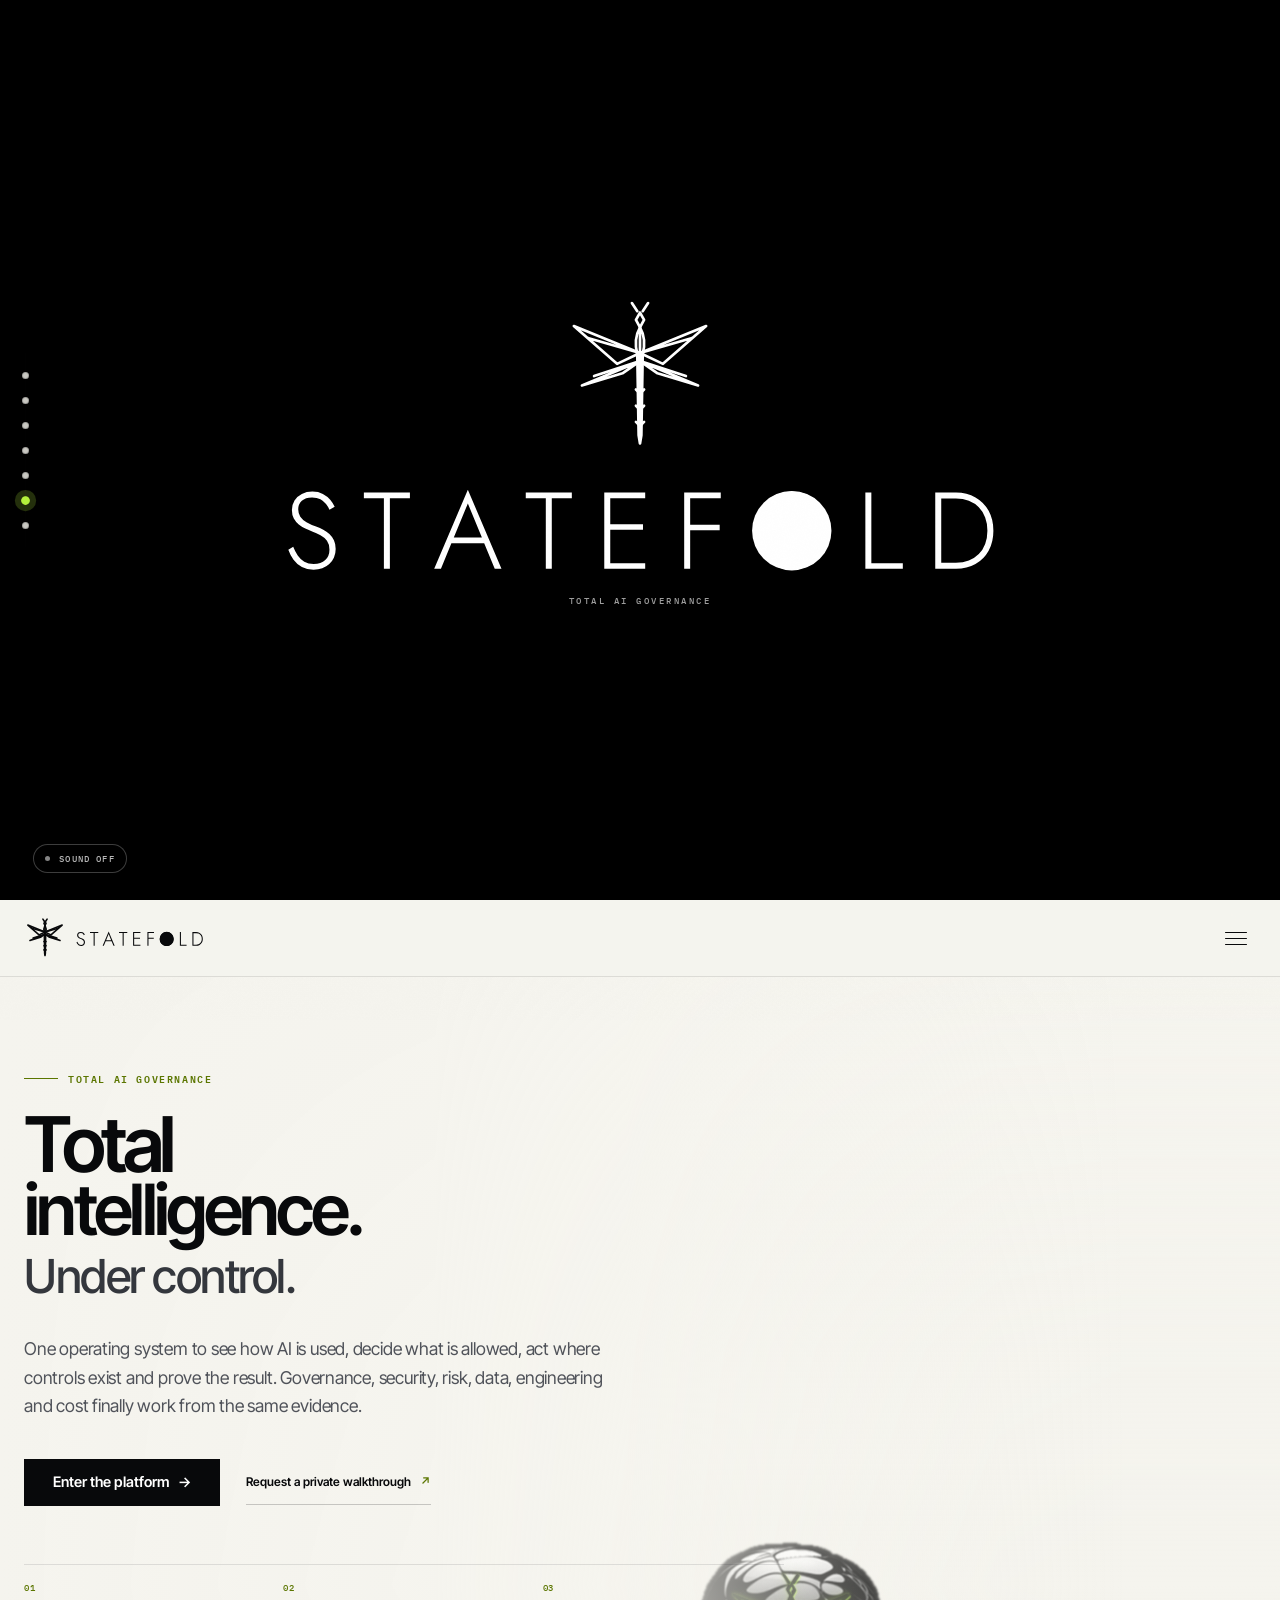
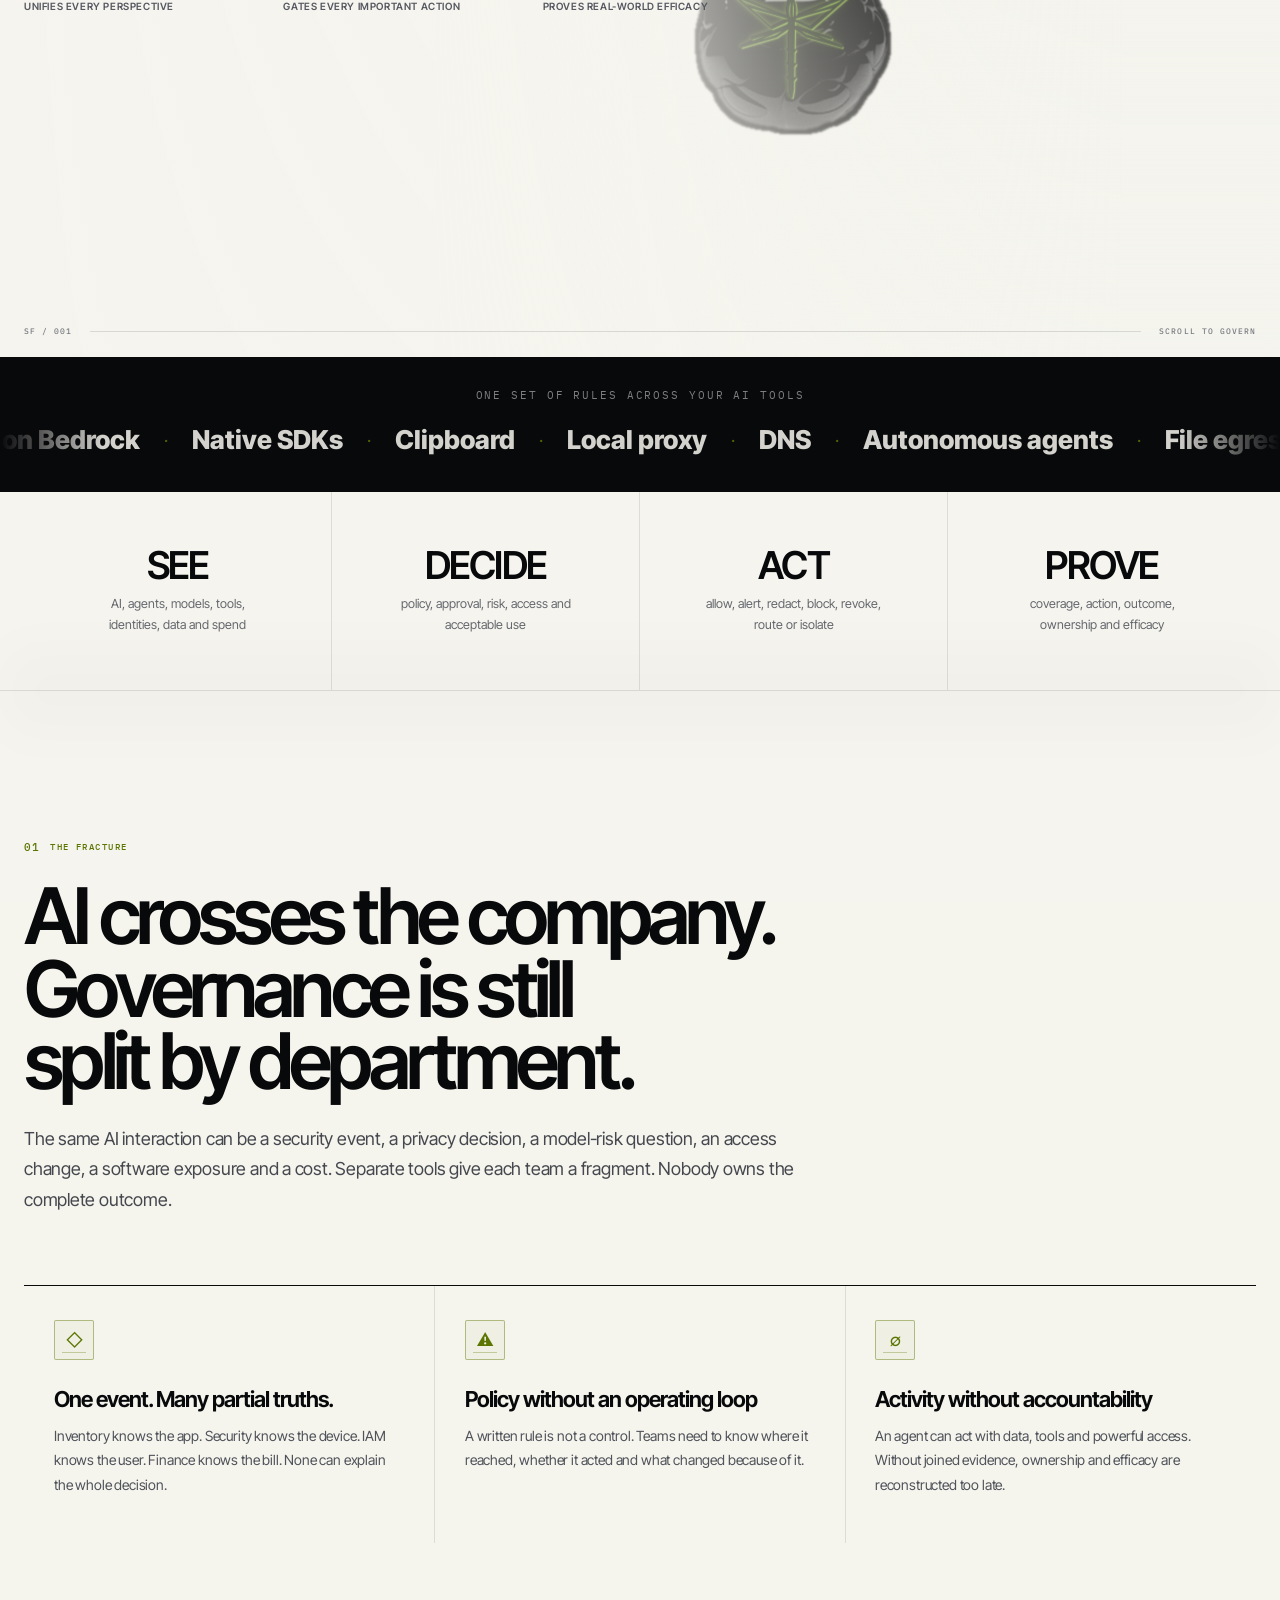
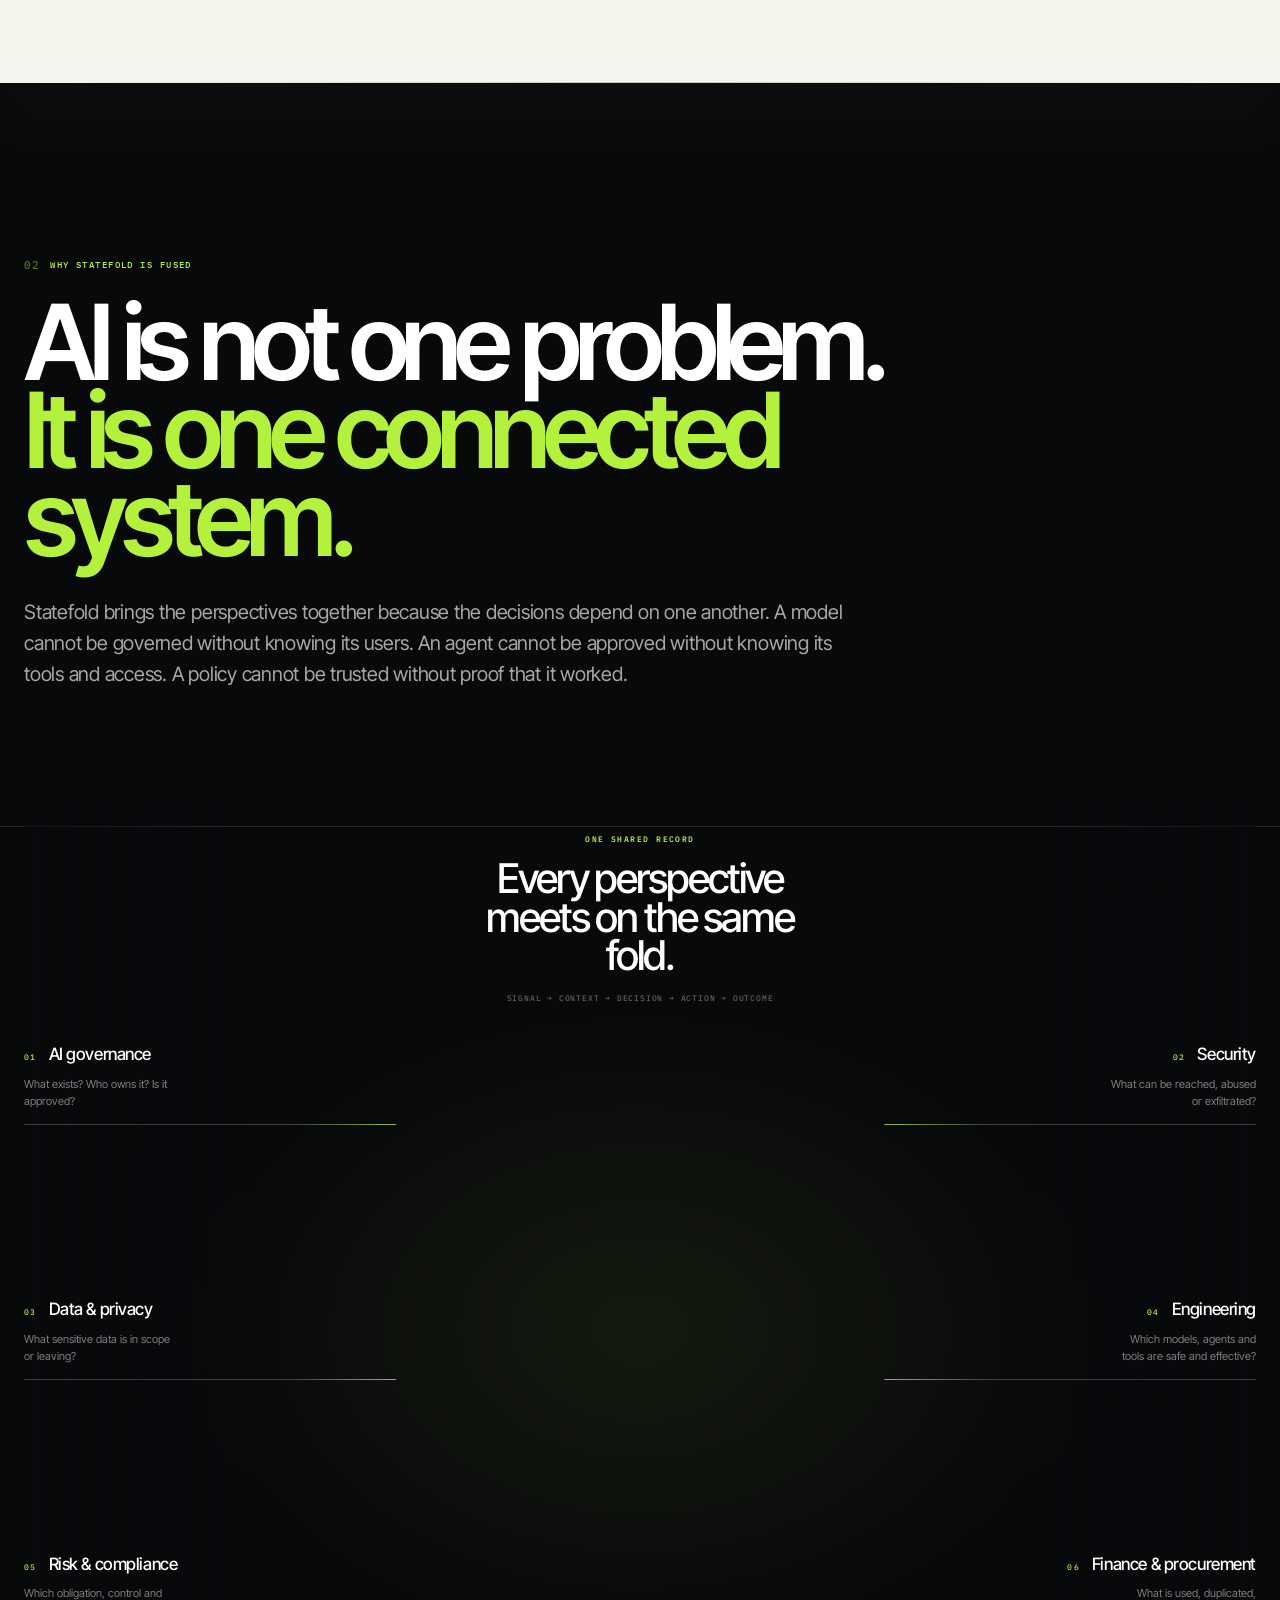
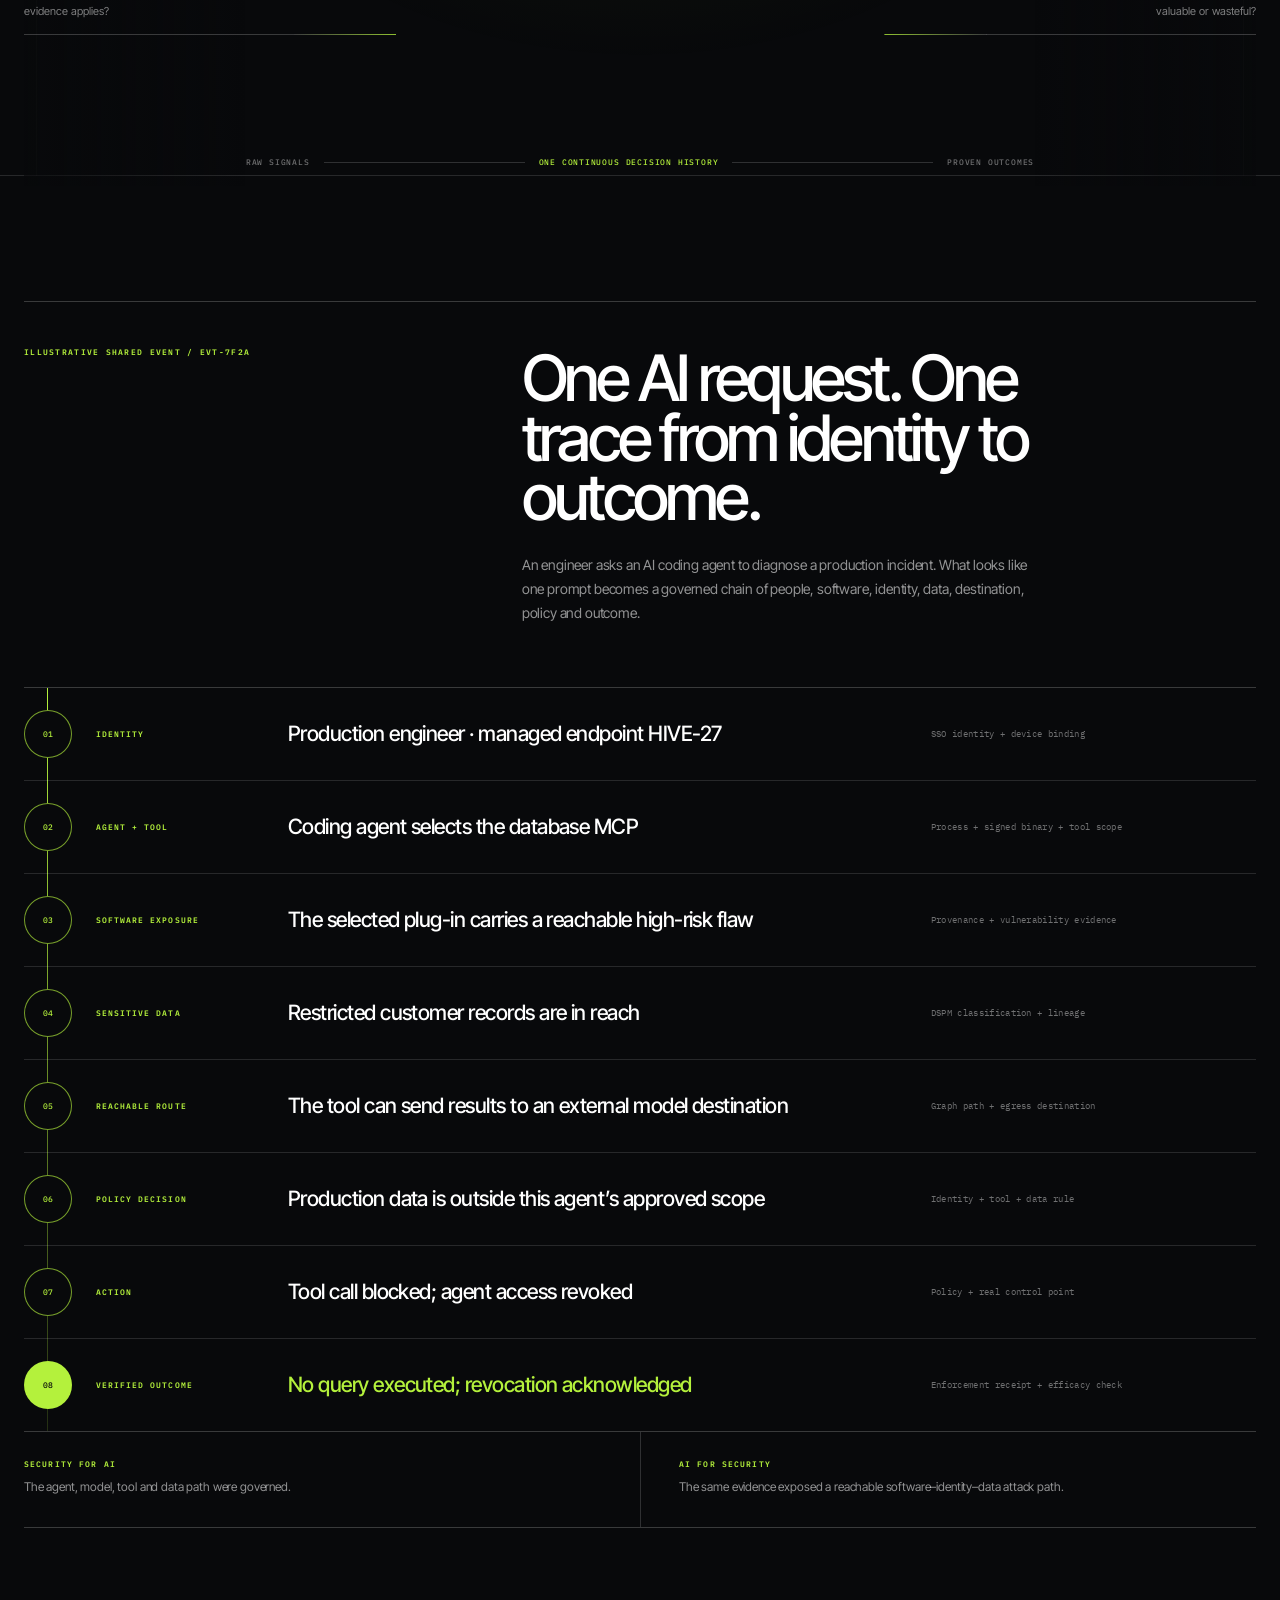
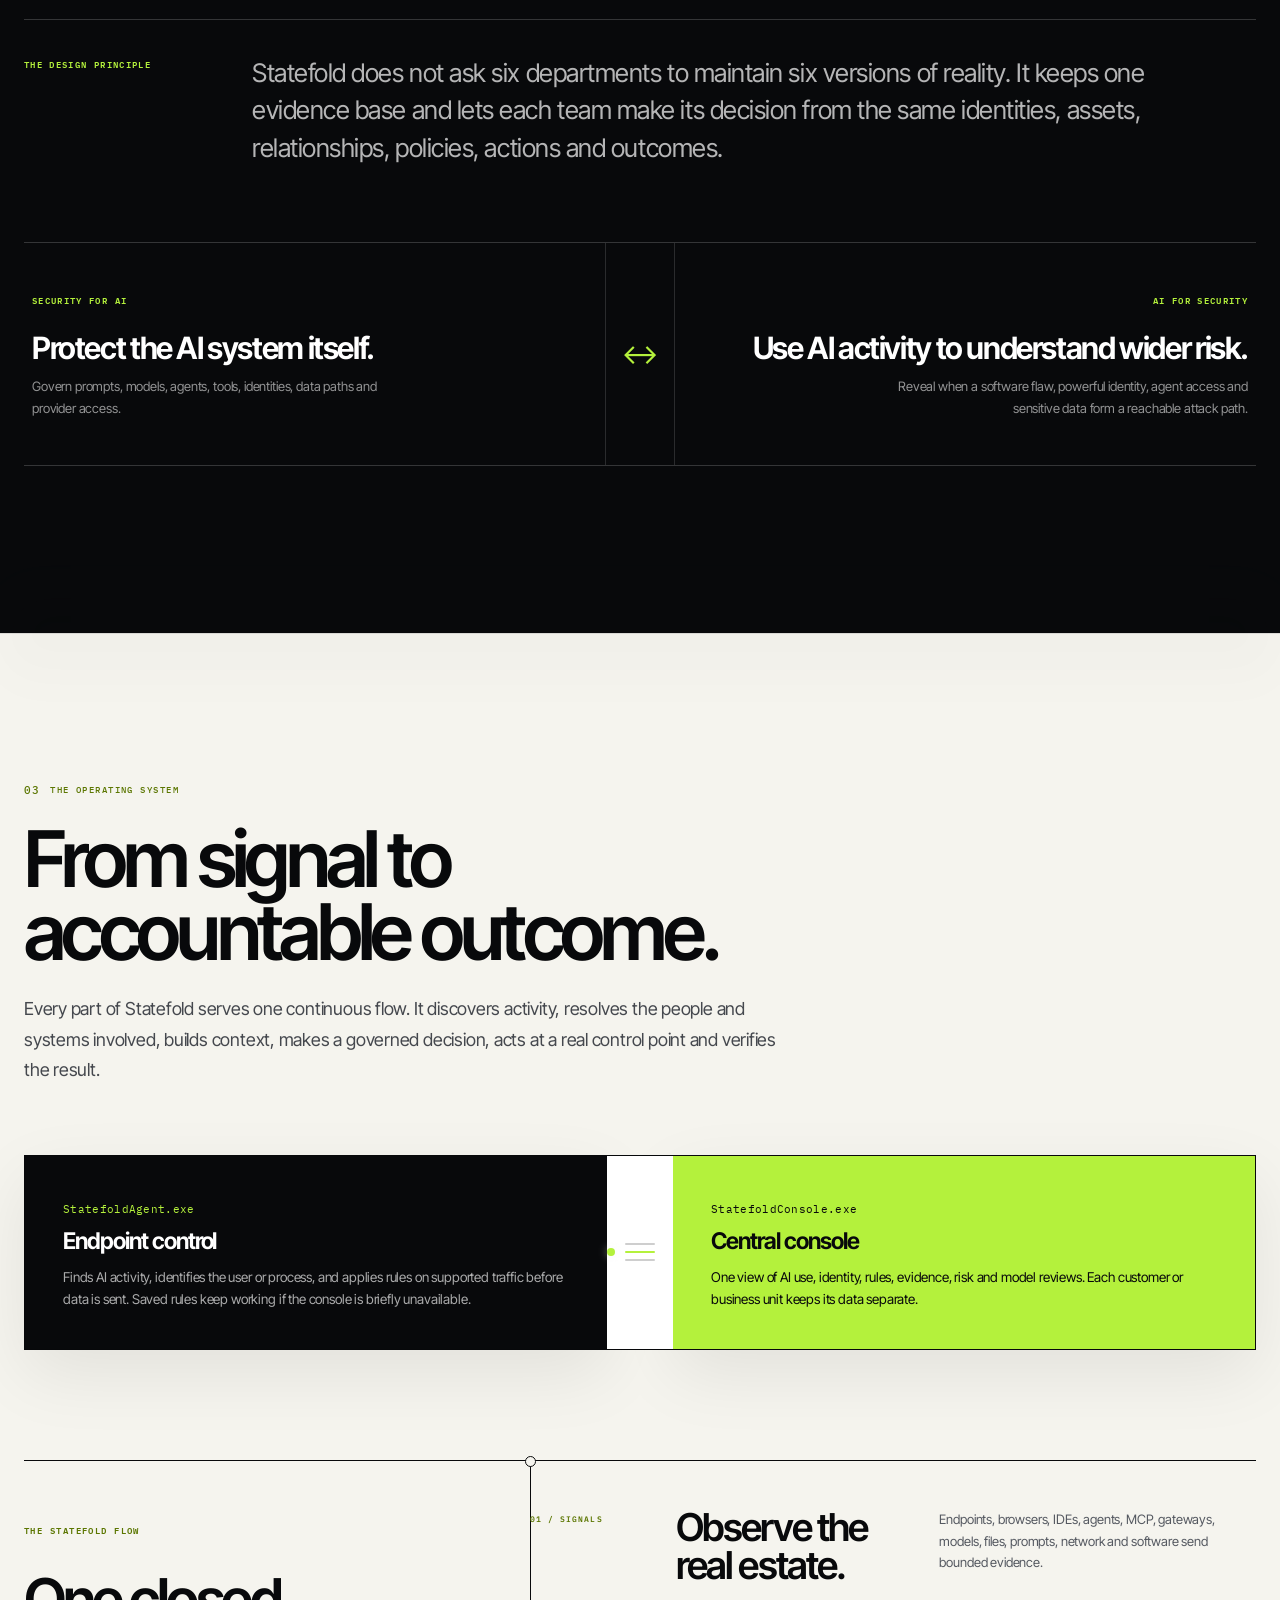
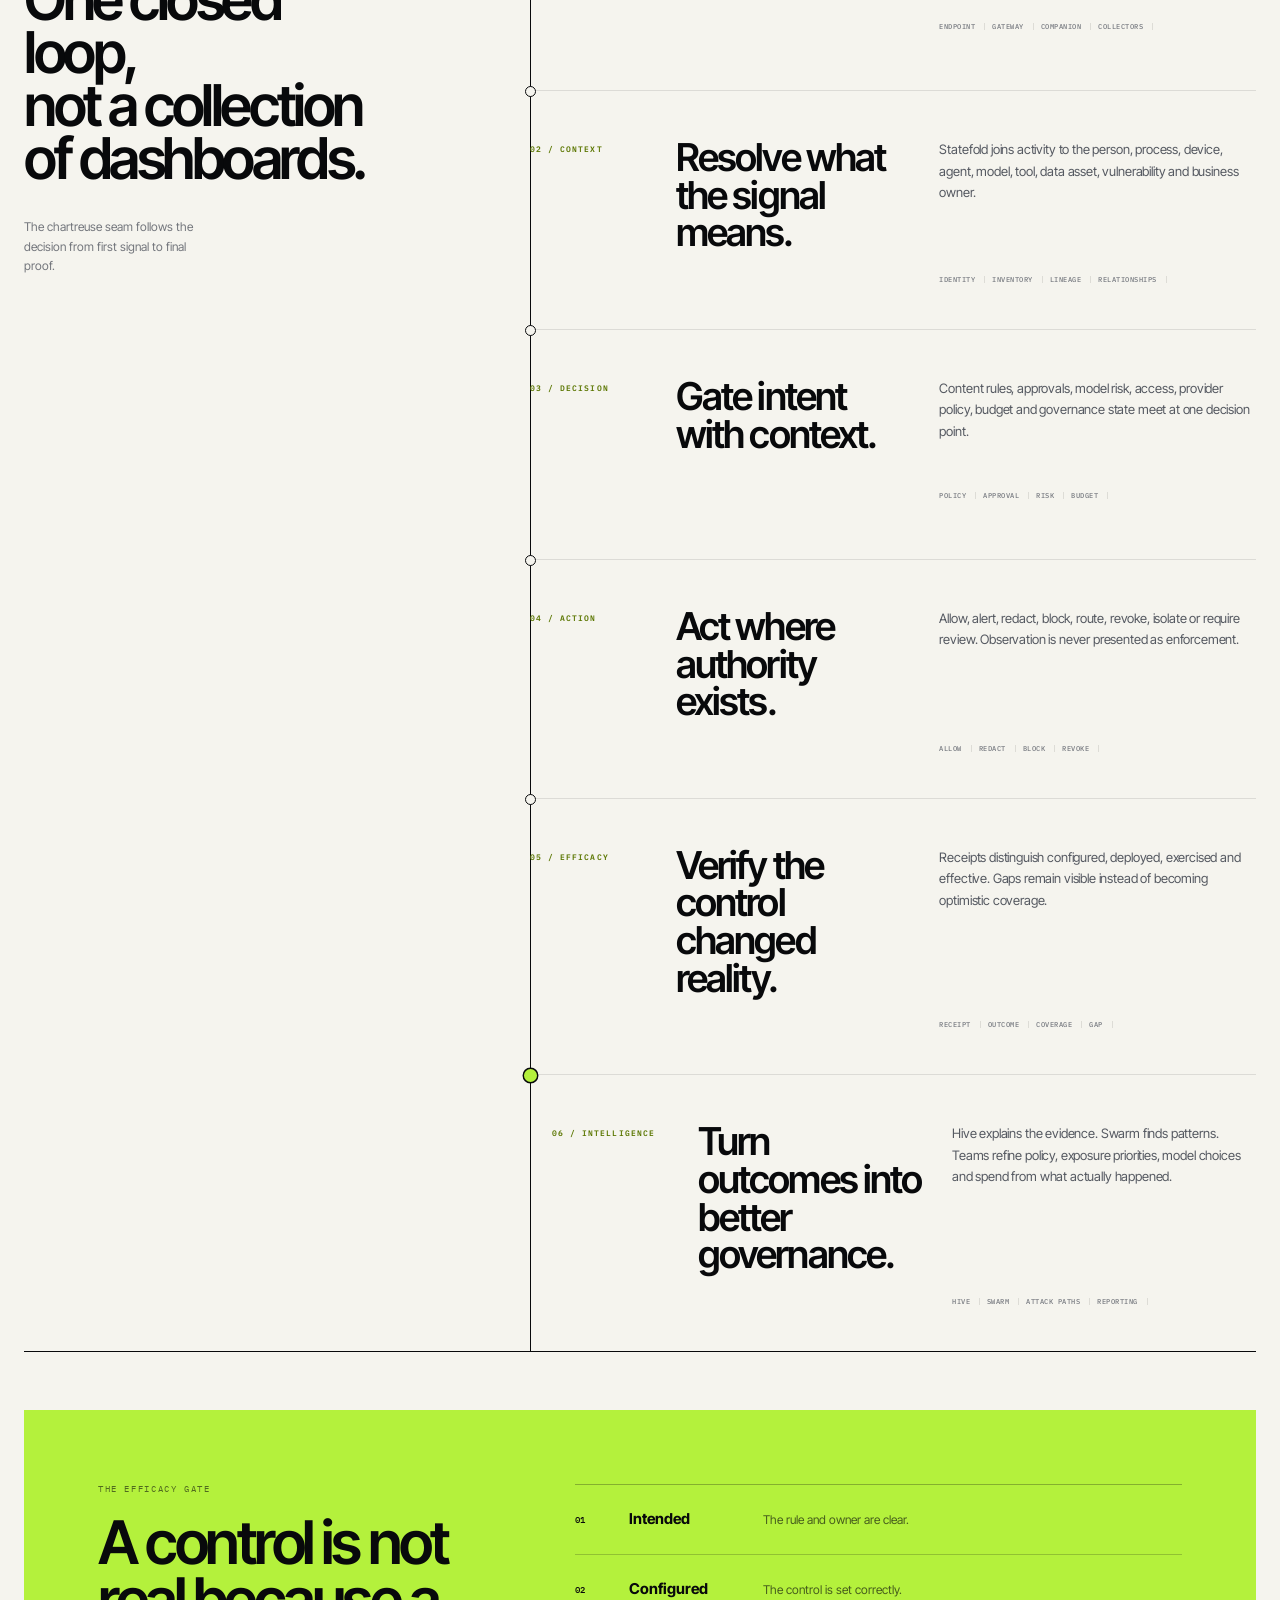
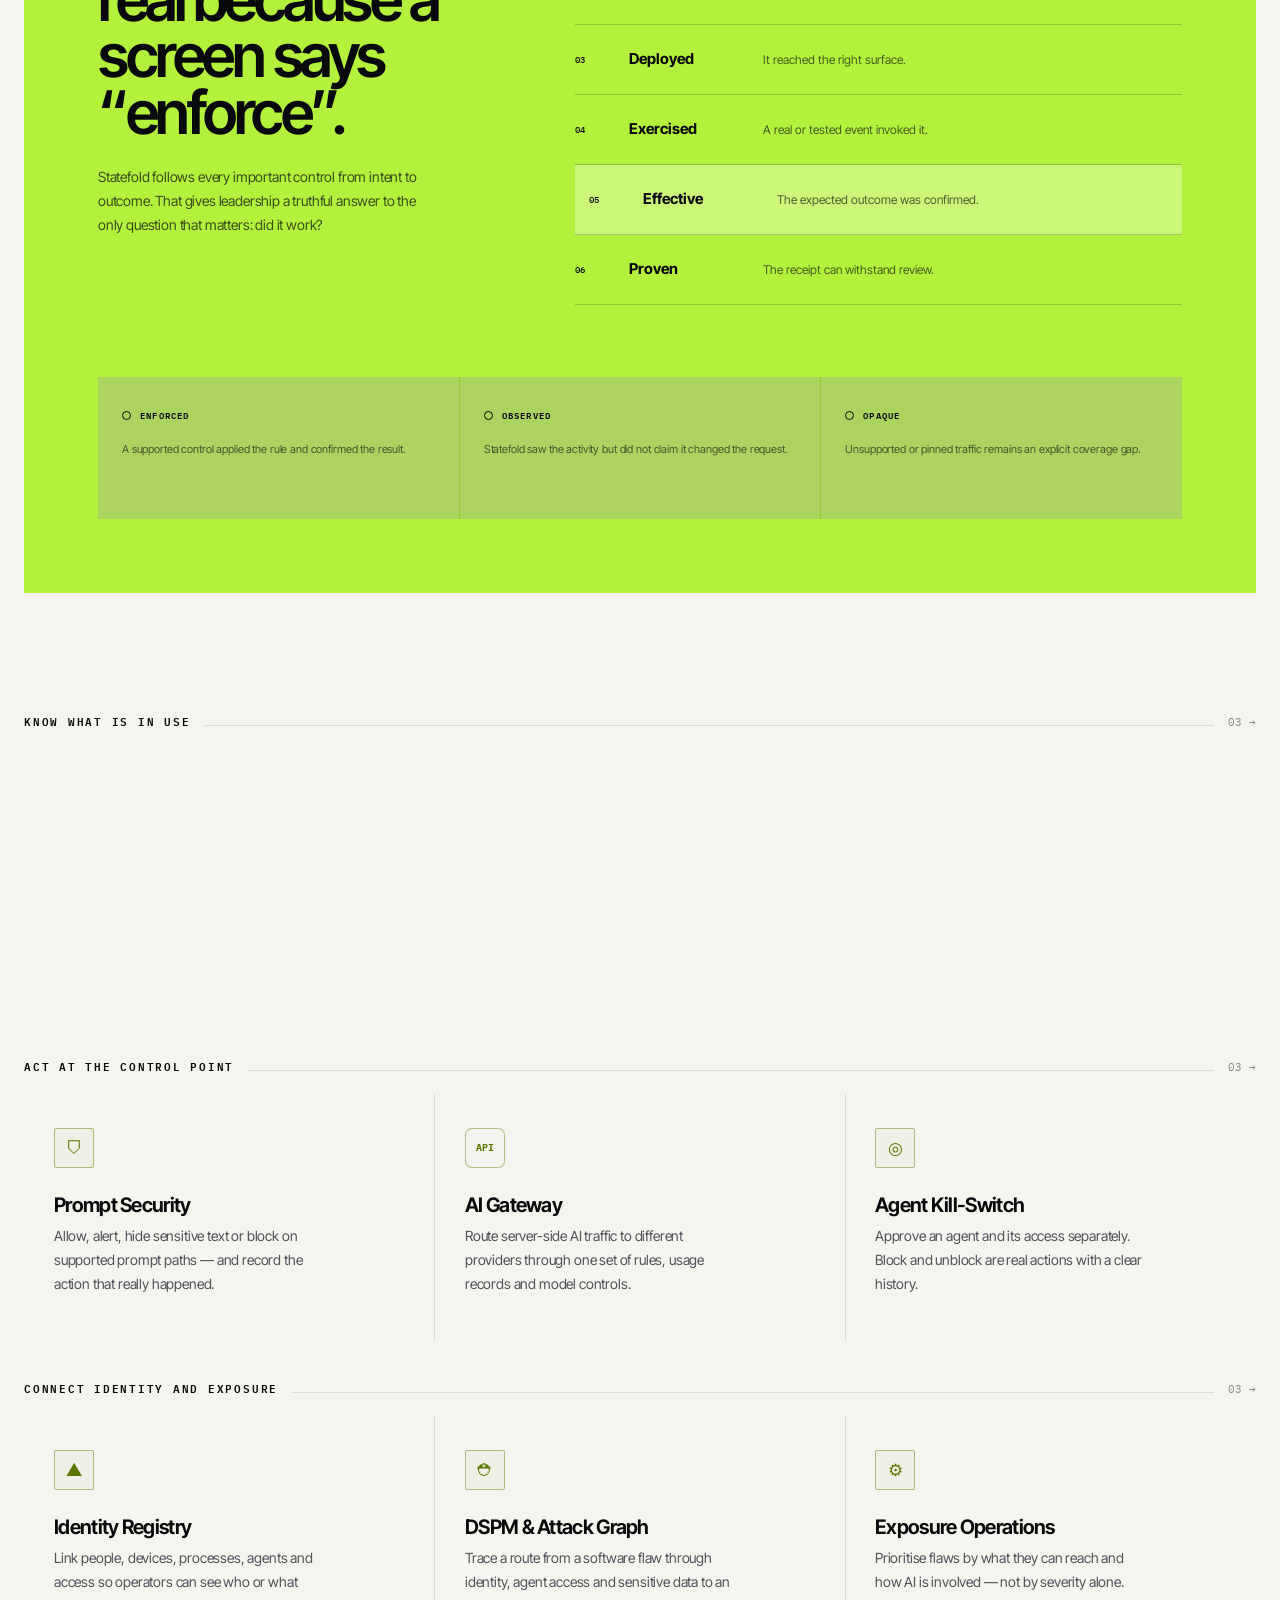
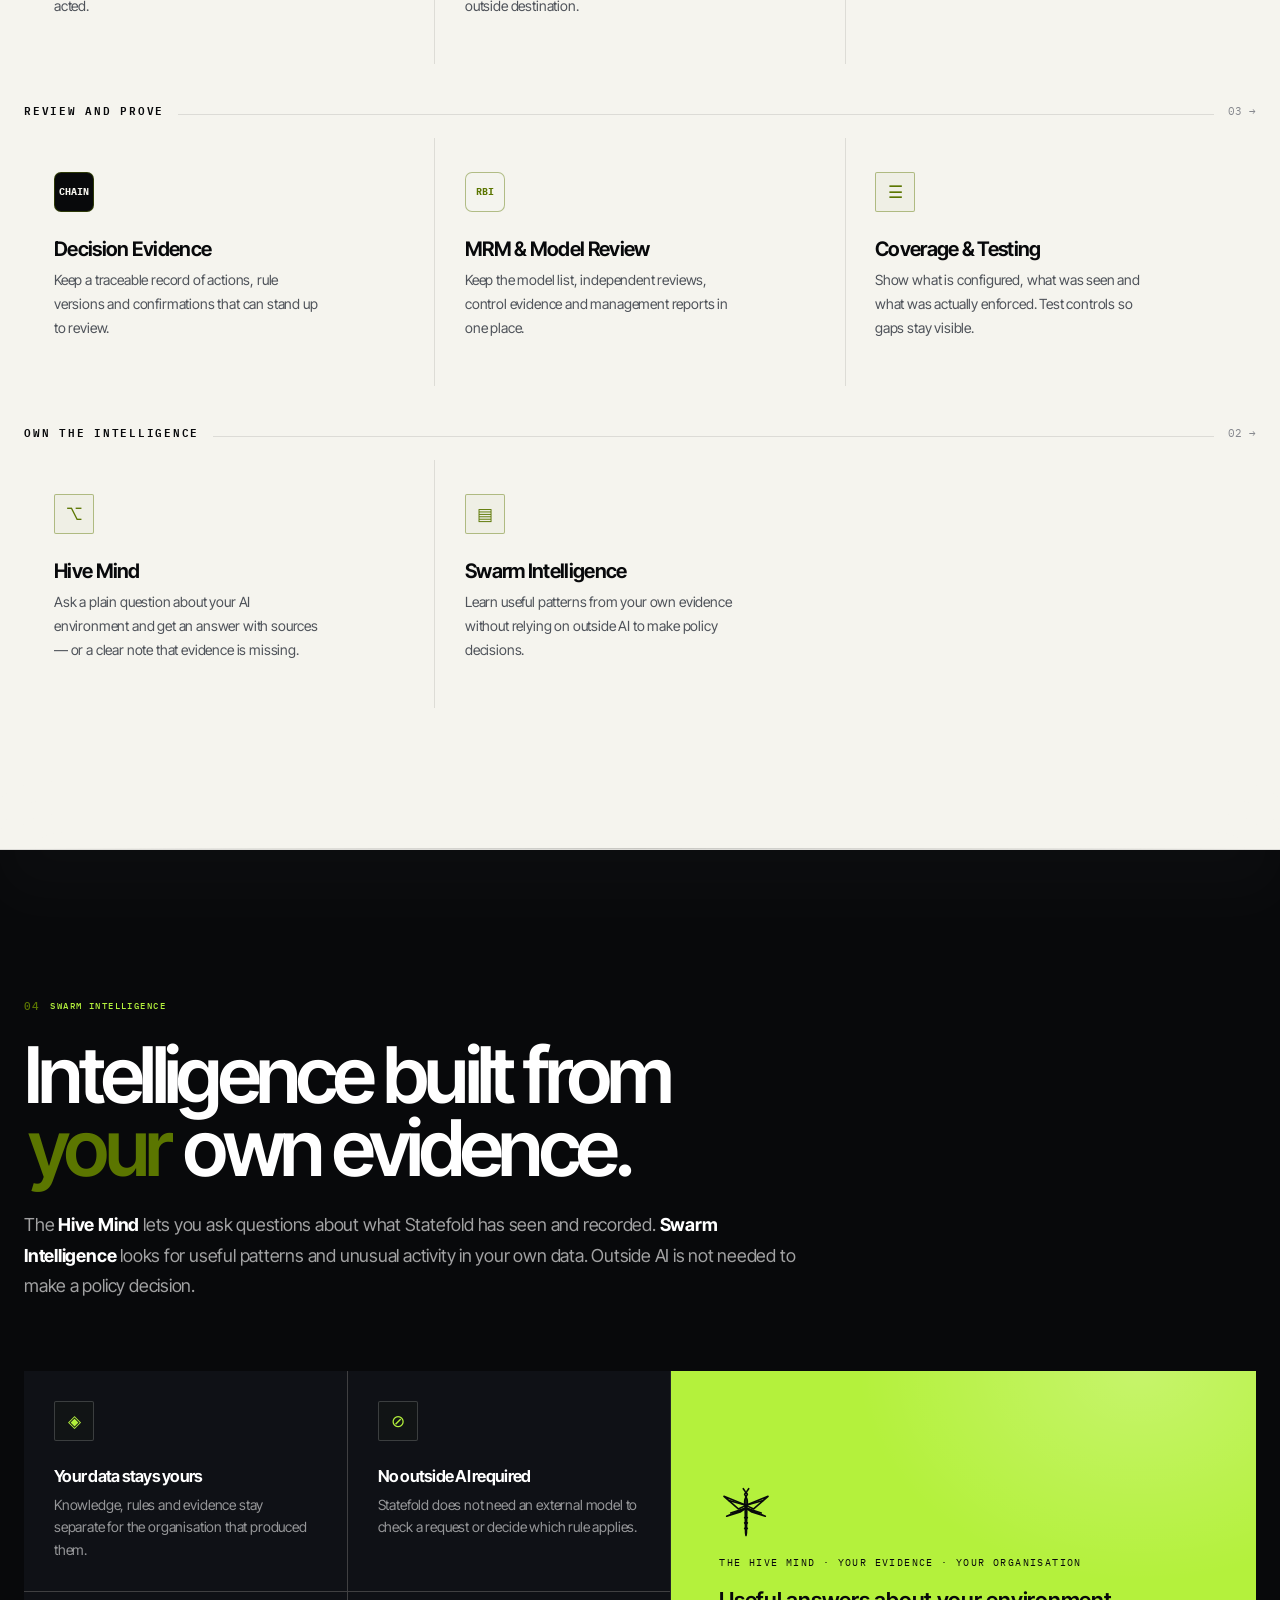
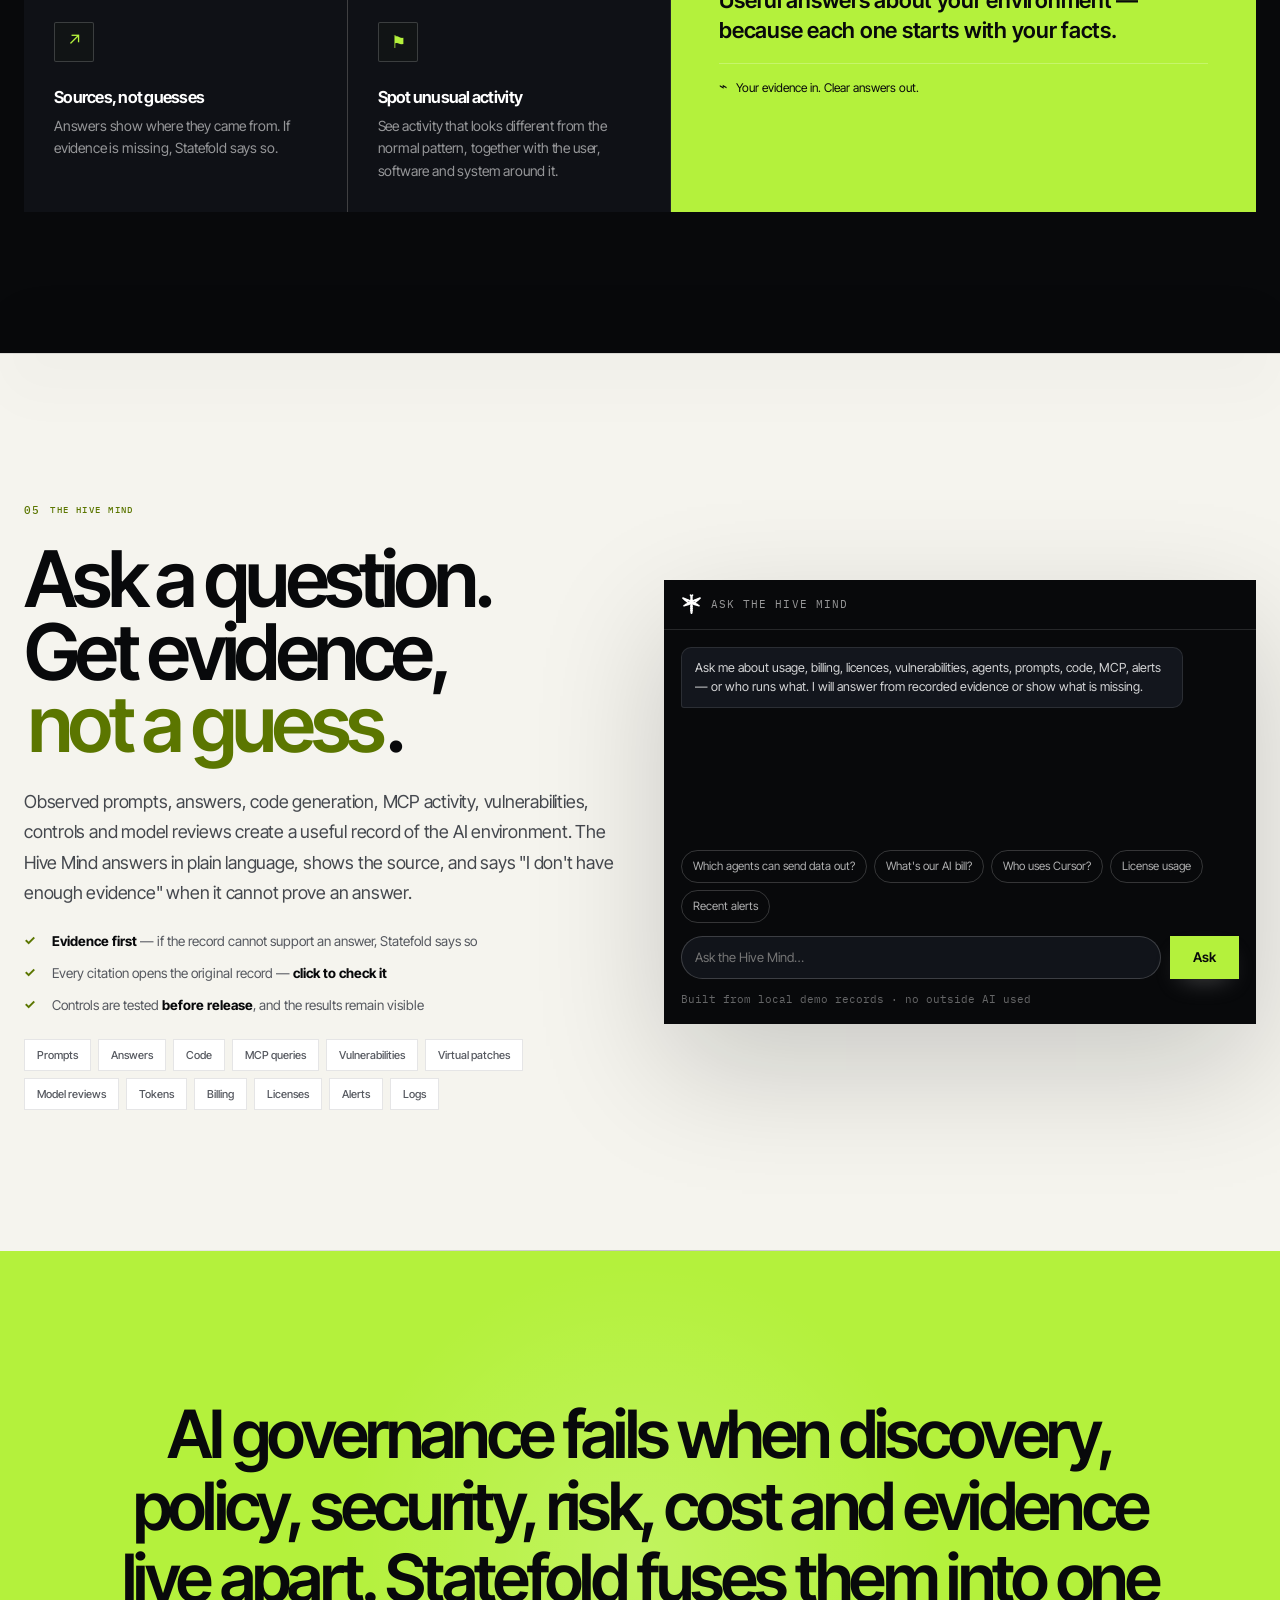
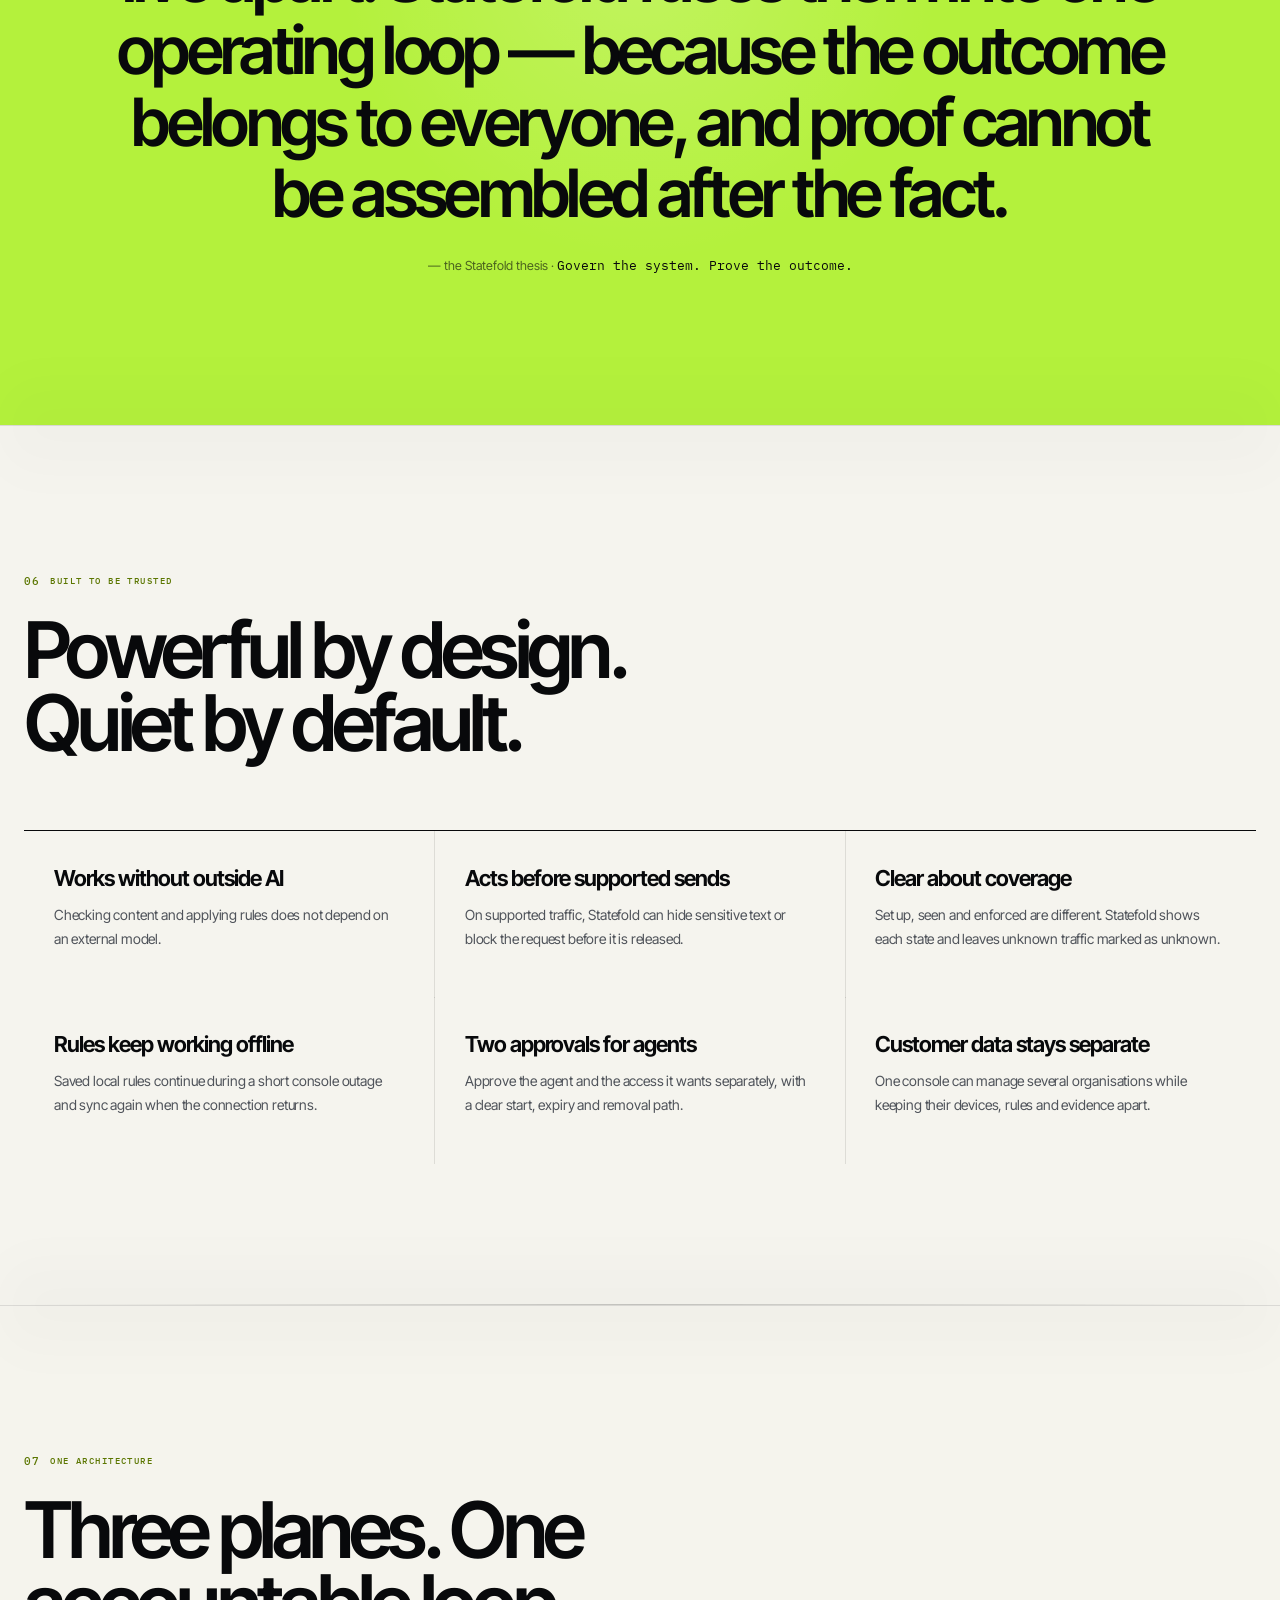
==== commit 2c591711: "Reframe Statefold around one accountable governance system" ====
--- a/index.html
+++ b/index.html
@@ -4,23 +4,22 @@
   <meta charset="UTF-8" />
   <meta name="viewport" content="width=device-width, initial-scale=1.0" />
   <title>Statefold — Total AI Governance</title>
-  <meta name="description" content="Statefold protects the AI your teams use and turns AI activity into security context — connecting prompts, agents, identity, software, sensitive data and attack paths." />
+  <meta name="description" content="Statefold lets teams see how AI is used, decide what is allowed, act at the right control point and prove the result across identity, data, risk, cost and policy." />
   <meta name="theme-color" content="#F5F4EE" />
   <link rel="icon" href="favicon.svg" type="image/svg+xml" />
 
   <!-- Open Graph -->
   <meta property="og:title" content="Statefold — Total AI Governance" />
-  <meta property="og:description" content="Protect the AI your teams use. Use AI activity to reveal broader security risk. See the tools, agents, identities, data and attack paths in one connected picture." />
+  <meta property="og:description" content="Bring AI governance, security, risk, data, engineering and cost into one shared view — then prove that every important control works." />
   <meta property="og:type" content="website" />
   <meta property="og:url" content="https://www.statefoldai.com" />
 
   <link rel="preconnect" href="https://fonts.googleapis.com" />
   <link rel="preconnect" href="https://fonts.gstatic.com" crossorigin />
   <link href="https://fonts.googleapis.com/css2?family=IBM+Plex+Mono:wght@400;500;600&amp;family=Inter+Tight:wght@400;500;600;700;800&amp;display=swap" rel="stylesheet" />
-  <link rel="stylesheet" href="styles.css?v=20260822d" />
+  <link rel="stylesheet" href="styles.css?v=20260823d" />
 </head>
 <body>
-  <div class="grain" aria-hidden="true"></div>
   <div class="cursor-ring" aria-hidden="true"></div>
   <div class="cursor-dot" aria-hidden="true"></div>
 
@@ -95,6 +94,7 @@
   <div class="scrollbar" id="scrollbar" aria-hidden="true"></div>
   <div class="grain" aria-hidden="true"></div>
   <div class="bg-grid" aria-hidden="true"></div>
+  <div class="site-atmosphere" aria-hidden="true"><i></i><span></span></div>
 
   <!-- shared brand wordmark glyph (referenced by the logo lockups via <use>) -->
   <svg width="0" height="0" style="position:absolute" aria-hidden="true">
@@ -127,10 +127,10 @@
       </a>
       <nav class="nav-links" aria-label="Primary">
         <a href="#duality">Why Statefold</a>
-        <a href="#platform">Platform</a>
+        <a href="#platform">Operating system</a>
         <a href="#hive">Hive Mind</a>
         <a href="#trust">Architecture</a>
-        <a href="#teams">Teams</a>
+        <a href="#teams">For every team</a>
       </nav>
       <div class="nav-cta">
         <a class="btn btn-ghost" href="mailto:hello@statefoldai.com">hello@statefoldai.com</a>
@@ -141,22 +141,22 @@
     </div>
     <div class="nav-mobile" id="navMobile">
       <a href="#duality">Why Statefold</a>
-      <a href="#platform">Platform</a>
+      <a href="#platform">Operating system</a>
       <a href="#hive">Hive Mind</a>
       <a href="#trust">Architecture</a>
-      <a href="#teams">Teams</a>
+      <a href="#teams">For every team</a>
     </div>
   </header>
 
   <nav class="chapter-rail" aria-label="Page chapters">
     <span class="rail-line"></span>
-    <a href="#problem" data-chapter="problem"><i></i><span>01 / GAP</span></a>
-    <a href="#duality" data-chapter="duality"><i></i><span>02 / TWO SIDES</span></a>
-    <a href="#platform" data-chapter="platform"><i></i><span>03 / PLATFORM</span></a>
-    <a href="#swarm" data-chapter="swarm"><i></i><span>04 / SWARM</span></a>
-    <a href="#hive" data-chapter="hive"><i></i><span>05 / HIVE</span></a>
+    <a href="#problem" data-chapter="problem"><i></i><span>01 / FRACTURE</span></a>
+    <a href="#duality" data-chapter="duality"><i></i><span>02 / FUSION</span></a>
+    <a href="#platform" data-chapter="platform"><i></i><span>03 / LOOP</span></a>
+    <a href="#swarm" data-chapter="swarm"><i></i><span>04 / LEARN</span></a>
+    <a href="#hive" data-chapter="hive"><i></i><span>05 / EXPLAIN</span></a>
     <a href="#trust" data-chapter="trust"><i></i><span>06 / TRUST</span></a>
-    <a href="#teams" data-chapter="teams"><i></i><span>08 / TEAMS</span></a>
+    <a href="#teams" data-chapter="teams"><i></i><span>07 / TEAMS</span></a>
   </nav>
 
   <!-- ===================== HERO ===================== -->
@@ -177,79 +177,19 @@
       <div class="hero-v3-copy">
         <div class="hero-v3-eyebrow"><span></span>Total AI Governance</div>
         <h1><span>Total</span><span class="hero-intelligence">intelligence.</span><em>Under control.</em></h1>
-        <p>One place to protect the AI your teams use — and use AI activity to reveal broader security risk. See the tools and agents, set rules, stop risky data and keep a clear record.</p>
+        <p>One operating system to see how AI is used, decide what is allowed, act where controls exist and prove the result. Governance, security, risk, data, engineering and cost finally work from the same evidence.</p>
         <div class="hero-v3-actions">
           <a class="btn btn-primary btn-lg" href="#platform">Enter the platform <span class="arr">→</span></a>
           <a class="text-link" href="mailto:hello@statefoldai.com">Request a private walkthrough <span>↗</span></a>
         </div>
         <div class="hero-v3-proof">
-          <span><b>01</b> Protects AI use</span>
-          <span><b>02</b> Reveals attack paths</span>
-          <span><b>03</b> Records the proof</span>
+          <span><b>01</b> Unifies every perspective</span>
+          <span><b>02</b> Gates every important action</span>
+          <span><b>03</b> Proves real-world efficacy</span>
         </div>
       </div>
       <div class="hero-v3-folio" aria-hidden="true"><span>SF / 001</span><i></i><span>SCROLL TO GOVERN</span></div>
     </div>
-    <div class="hero-mesh" aria-hidden="true"><span></span><span></span><span></span></div>
-    <div class="hero-spotlight" aria-hidden="true"></div>
-    <div class="wrap hero-grid">
-      <div class="hero-copy reveal">
-        <a class="kicker" href="#hive">
-          <span class="kicker-dot"></span> New — sourced answers, clear evidence and local controls <span class="kicker-arrow">→</span>
-        </a>
-        <h1>Govern every AI<br>on <span class="stroke-ghost">every endpoint.</span></h1>
-        <p class="lede">
-          Statefold finds the AI tools your teams use, applies rules on supported
-          traffic before it is sent, links activity to people and processes, and keeps
-          a clear record. <strong>Hive&nbsp;Mind</strong> answers questions from that
-          record, cites the source, and says when there is not enough evidence.
-        </p>
-        <div class="hero-actions">
-          <a class="btn btn-primary btn-lg" href="#platform">See the platform <span class="arr">→</span></a>
-          <a class="btn btn-ghost btn-lg" href="#hive">Ask the Hive Mind <span class="arr">→</span></a>
-        </div>
-        <ul class="hero-trust">
-          <li><span class="dot"></span> No external LLM</li>
-          <li><span class="dot"></span> Controls on supported traffic</li>
-          <li><span class="dot"></span> Offline-safe</li>
-        </ul>
-      </div>
-
-      <div class="hero-visual hero-spatial reveal" aria-hidden="true">
-        <canvas class="field-canvas" id="statefoldFieldLegacy"></canvas>
-        <div class="field-vignette"></div>
-        <div class="field-orbit orbit-a"></div>
-        <div class="field-orbit orbit-b"></div>
-        <div class="field-core">
-          <span class="core-axis"></span>
-          <span class="core-wing wing-left"></span>
-          <span class="core-wing wing-right"></span>
-          <i></i>
-        </div>
-        <div class="field-label label-kernel"><span></span>LOCAL / ENFORCING</div>
-        <div class="field-label label-fleet"><span></span>DEVICES / 247</div>
-        <div class="field-label label-hive"><span></span>HIVE / PRIVATE</div>
-        <div class="field-scan"></div>
-        <div class="field-hud">
-          <div><span>THREAT VECTOR</span><b>CONTAINED</b></div>
-          <div><span>TRUST BOUNDARY</span><b>ON-BOX</b></div>
-          <div><span>POLICY LATENCY</span><b>&lt; 3 MS</b></div>
-        </div>
-        <div class="hero-cap">
-          <span><b data-count="347">0</b> facts</span><span><b data-count="487">0</b> AI events</span>
-          <span><b data-count="75.5" data-suffix="k">0</b> tokens</span><span><b data-count="0.53" data-prefix="$" data-dec="2">0</b> AI bill</span>
-        </div>
-        <div class="hero-feed" aria-hidden="true">
-          <div class="hf-head">
-            <span class="hf-pulse"></span>
-            <span class="hf-label">Live · endpoint feed</span>
-            <span class="hf-shield">6 / 6 surfaces</span>
-          </div>
-          <div class="hf-rows" id="hfRowsLegacy"></div>
-        </div>
-      </div>
-    </div>
-    <a class="scroll-cue" href="#surfaces" aria-label="Scroll"><span></span></a>
   </section>
 
   <!-- ===================== SURFACES MARQUEE ===================== -->
@@ -266,10 +206,10 @@
   <!-- ===================== STATS ===================== -->
   <section class="stats">
     <div class="wrap stats-grid">
-      <div class="stat reveal" style="--i:0"><b data-count="1">0</b><span>place to manage endpoint and gateway</span><div class="spark" aria-hidden="true"><i style="--h:52%;--d:.04s"></i><i style="--h:64%;--d:.09s"></i><i style="--h:71%;--d:.14s"></i><i style="--h:80%;--d:.19s"></i><i style="--h:85%;--d:.24s"></i><i style="--h:93%;--d:.29s"></i><i style="--h:100%;--d:.34s"></i></div></div>
-      <div class="stat reveal" style="--i:1"><b data-count="4" data-prefix="">0</b><span>actions — allow · alert · redact · block</span><div class="spark" aria-hidden="true"><i style="--h:42%;--d:.04s"></i><i style="--h:58%;--d:.09s"></i><i style="--h:66%;--d:.14s"></i><i style="--h:74%;--d:.19s"></i><i style="--h:80%;--d:.24s"></i><i style="--h:76%;--d:.29s"></i><i style="--h:90%;--d:.34s"></i></div></div>
-      <div class="stat reveal" style="--i:2"><b data-count="2">0</b><span>approvals — the agent and its access</span><div class="spark" aria-hidden="true"><i style="--h:30%;--d:.04s"></i><i style="--h:48%;--d:.09s"></i><i style="--h:62%;--d:.14s"></i><i style="--h:55%;--d:.19s"></i><i style="--h:70%;--d:.24s"></i><i style="--h:65%;--d:.29s"></i><i style="--h:82%;--d:.34s"></i></div></div>
-      <div class="stat reveal" style="--i:3"><b data-count="0" data-suffix=" LLM">0</b><span>outside AI needed to make a policy decision</span><div class="spark spark-zero" aria-hidden="true"><i style="--h:8%;--d:.04s"></i><i style="--h:8%;--d:.09s"></i><i style="--h:8%;--d:.14s"></i><i style="--h:8%;--d:.19s"></i><i style="--h:8%;--d:.24s"></i><i style="--h:8%;--d:.29s"></i><i style="--h:8%;--d:.34s"></i></div></div>
+      <div class="stat reveal" style="--i:0"><b>SEE</b><span>AI, agents, models, tools, identities, data and spend</span></div>
+      <div class="stat reveal" style="--i:1"><b>DECIDE</b><span>policy, approval, risk, access and acceptable use</span></div>
+      <div class="stat reveal" style="--i:2"><b>ACT</b><span>allow, alert, redact, block, revoke, route or isolate</span></div>
+      <div class="stat reveal" style="--i:3"><b>PROVE</b><span>coverage, action, outcome, ownership and efficacy</span></div>
     </div>
   </section>
 
@@ -277,92 +217,92 @@
   <section class="section" id="problem">
     <div class="wrap">
       <div class="sec-head reveal">
-        <div class="eyebrow"><span class="sec-no">01</span> The gap</div>
-        <h2>Your teams are already using AI. Can you see it?</h2>
-        <p class="sec-sub">Copilots, chat tabs, IDE assistants, MCP servers and autonomous agents arrive
-          faster than security can review them. Existing tools see separate pieces. They rarely show
-          who used what, what was sent, which rule applied, and what actually happened.</p>
+        <div class="eyebrow"><span class="sec-no">01</span> The fracture</div>
+        <h2>AI crosses the company. Governance is still split by department.</h2>
+        <p class="sec-sub">The same AI interaction can be a security event, a privacy decision, a model-risk question, an access change, a software exposure and a cost. Separate tools give each team a fragment. Nobody owns the complete outcome.</p>
       </div>
       <div class="cards-3">
         <article class="card reveal" style="--i:0">
           <div class="ic">◇</div>
-          <h3>Unseen usage</h3>
-          <p>You cannot manage what you cannot name: the AI app, the model, the user, the device and the access it had.</p>
+          <h3>One event. Many partial truths.</h3>
+          <p>Inventory knows the app. Security knows the device. IAM knows the user. Finance knows the bill. None can explain the whole decision.</p>
         </article>
         <article class="card reveal" style="--i:1">
           <div class="ic">⚠</div>
-          <h3>Agents without clear owners</h3>
-          <p>An agent can be given credentials and broad access without a clear owner, approval trail or fast way to stop it.</p>
+          <h3>Policy without an operating loop</h3>
+          <p>A written rule is not a control. Teams need to know where it reached, whether it acted and what changed because of it.</p>
         </article>
         <article class="card reveal" style="--i:2"><div class="ic">∅</div>
-          <h3>No memory, no proof</h3>
-          <p>When an incident happens or an auditor asks, teams should not have to rebuild the story from screenshots and logs.</p>
-        </article>
-      </div>
-    </div>
-  </section>
-
-  <!-- ===================== SECURITY FOR AI / AI FOR SECURITY ===================== -->
+          <h3>Activity without accountability</h3>
+          <p>An agent can act with data, tools and powerful access. Without joined evidence, ownership and efficacy are reconstructed too late.</p>
+        </article>
+      </div>
+    </div>
+  </section>
+
+  <!-- ===================== WHY THE SYSTEM IS FUSED ===================== -->
   <section class="section duality" id="duality">
     <div class="wrap">
       <div class="duality-head reveal">
-        <div class="eyebrow"><span class="sec-no">02</span> Two sides of the same problem</div>
-        <h2>Security for AI.<br><span>AI for Security.</span></h2>
-        <p>Statefold protects the way AI is used. It also turns AI activity into useful security context — so teams can see when software flaws, powerful access, sensitive data and autonomous agents combine into a real path of attack.</p>
+        <div class="eyebrow"><span class="sec-no">02</span> Why Statefold is fused</div>
+        <h2>AI is not one problem.<br><span>It is one connected system.</span></h2>
+        <p>Statefold brings the perspectives together because the decisions depend on one another. A model cannot be governed without knowing its users. An agent cannot be approved without knowing its tools and access. A policy cannot be trusted without proof that it worked.</p>
       </div>
 
       <div class="duality-stage reveal" data-spatial>
         <canvas class="field-canvas" id="statefoldField" aria-hidden="true"></canvas>
-        <div class="duality-grid" aria-hidden="true"></div>
-        <div class="duality-ring ring-one" aria-hidden="true"></div>
-        <div class="duality-ring ring-two" aria-hidden="true"></div>
-
-        <article class="duality-pole pole-protect">
-          <span class="pole-index">01 / SECURITY FOR AI</span>
-          <h3>Protect the AI your teams use.</h3>
-          <ul>
-            <li>Find prompts, models, agents and MCP connections</li>
-            <li>Redact or block risky sends on supported traffic</li>
-            <li>Approve agents, access and model use separately</li>
-          </ul>
-        </article>
 
         <div class="duality-core" aria-label="Statefold evidence graph">
-          <svg viewBox="0 0 120 120" aria-hidden="true"><use href="#sf-mark"></use></svg>
-          <span>STATEFOLD</span>
-          <strong>Evidence graph</strong>
-          <small>AI activity · identity · software · data · action</small>
-        </div>
-
-        <article class="duality-pole pole-secure">
-          <span class="pole-index">02 / AI FOR SECURITY</span>
-          <h3>Use AI activity to find security risk.</h3>
-          <ul>
-            <li>Connect software flaws to the AI running nearby</li>
-            <li>Show which identities can reach sensitive data</li>
-            <li>Prioritise attack paths that can reach something important</li>
-          </ul>
-        </article>
-
-        <div class="attack-path" aria-label="Example Statefold attack path">
-          <span class="path-label">ONE CONNECTED ATTACK PATH</span>
-          <div class="path-track">
-            <div><i>01</i><b>Unpatched app</b><small>Known flaw</small></div>
-            <em></em>
-            <div><i>02</i><b>Powerful identity</b><small>Broad access</small></div>
-            <em></em>
-            <div><i>03</i><b>AI agent</b><small>Can use tools</small></div>
-            <em></em>
-            <div><i>04</i><b>Sensitive data</b><small>Reachable</small></div>
-            <em></em>
-            <div class="path-end"><i>05</i><b>External model</b><small>Data can leave</small></div>
-          </div>
-        </div>
-      </div>
+          <span>ONE SHARED RECORD</span>
+          <strong>Every perspective meets on the same fold.</strong>
+          <small>SIGNAL → CONTEXT → DECISION → ACTION → OUTCOME</small>
+        </div>
+
+        <div class="perspective-orbit" aria-label="Departments working from shared evidence">
+          <article class="perspective p-governance"><i>01</i><b>AI governance</b><small>What exists? Who owns it? Is it approved?</small></article>
+          <article class="perspective p-security"><i>02</i><b>Security</b><small>What can be reached, abused or exfiltrated?</small></article>
+          <article class="perspective p-data"><i>03</i><b>Data &amp; privacy</b><small>What sensitive data is in scope or leaving?</small></article>
+          <article class="perspective p-engineering"><i>04</i><b>Engineering</b><small>Which models, agents and tools are safe and effective?</small></article>
+          <article class="perspective p-risk"><i>05</i><b>Risk &amp; compliance</b><small>Which obligation, control and evidence applies?</small></article>
+          <article class="perspective p-finance"><i>06</i><b>Finance &amp; procurement</b><small>What is used, duplicated, valuable or wasteful?</small></article>
+        </div>
+
+        <div class="fold-legend" aria-hidden="true">
+          <span>Raw signals</span><i></i><b>One continuous decision history</b><i></i><span>Proven outcomes</span>
+        </div>
+      </div>
+
+      <article class="shared-event reveal" id="shared-event" aria-labelledby="shared-event-title">
+        <header>
+          <span>ILLUSTRATIVE SHARED EVENT / EVT-7F2A</span>
+          <h3 id="shared-event-title">One AI request. One trace from identity to outcome.</h3>
+          <p>An engineer asks an AI coding agent to diagnose a production incident. What looks like one prompt becomes a governed chain of people, software, identity, data, destination, policy and outcome.</p>
+        </header>
+        <ol class="event-trace">
+          <li><i>01</i><small>IDENTITY</small><b>Production engineer · managed endpoint HIVE-27</b><em>SSO identity + device binding</em></li>
+          <li><i>02</i><small>AGENT + TOOL</small><b>Coding agent selects the database MCP</b><em>Process + signed binary + tool scope</em></li>
+          <li><i>03</i><small>SOFTWARE EXPOSURE</small><b>The selected plug-in carries a reachable high-risk flaw</b><em>Provenance + vulnerability evidence</em></li>
+          <li><i>04</i><small>SENSITIVE DATA</small><b>Restricted customer records are in reach</b><em>DSPM classification + lineage</em></li>
+          <li><i>05</i><small>REACHABLE ROUTE</small><b>The tool can send results to an external model destination</b><em>Graph path + egress destination</em></li>
+          <li><i>06</i><small>POLICY DECISION</small><b>Production data is outside this agent’s approved scope</b><em>Identity + tool + data rule</em></li>
+          <li><i>07</i><small>ACTION</small><b>Tool call blocked; agent access revoked</b><em>Policy + real control point</em></li>
+          <li class="event-proof"><i>08</i><small>VERIFIED OUTCOME</small><b>No query executed; revocation acknowledged</b><em>Enforcement receipt + efficacy check</em></li>
+        </ol>
+        <footer>
+          <p><span>SECURITY FOR AI</span> The agent, model, tool and data path were governed.</p>
+          <p><span>AI FOR SECURITY</span> The same evidence exposed a reachable software–identity–data attack path.</p>
+        </footer>
+      </article>
 
       <div class="duality-thesis reveal">
-        <span>WHY THIS MATTERS</span>
-        <p>A vulnerability score alone cannot tell you this story. Statefold shows whether the vulnerable device is also running an AI agent, what that agent can access, which data sits in reach and where the route leads. That is where protecting AI becomes better security for the whole organisation.</p>
+        <span>THE DESIGN PRINCIPLE</span>
+        <p>Statefold does not ask six departments to maintain six versions of reality. It keeps one evidence base and lets each team make its decision from the same identities, assets, relationships, policies, actions and outcomes.</p>
+      </div>
+
+      <div class="lens-pair reveal">
+        <article><span>SECURITY FOR AI</span><h3>Protect the AI system itself.</h3><p>Govern prompts, models, agents, tools, identities, data paths and provider access.</p></article>
+        <i aria-hidden="true">↔</i>
+        <article><span>AI FOR SECURITY</span><h3>Use AI activity to understand wider risk.</h3><p>Reveal when a software flaw, powerful identity, agent access and sensitive data form a reachable attack path.</p></article>
       </div>
     </div>
   </section>
@@ -371,11 +311,9 @@
   <section class="section alt" id="platform">
     <div class="wrap">
       <div class="sec-head reveal">
-        <div class="eyebrow"><span class="sec-no">03</span> The platform</div>
-        <h2>See it. Decide. Act. Prove it.</h2>
-        <p class="sec-sub">Statefold links the endpoint with one central console. It finds AI use across
-          supported apps and traffic paths, applies rules where a control is installed, and clearly says whether an
-          event was stopped, only seen, or could not be checked.</p>
+        <div class="eyebrow"><span class="sec-no">03</span> The operating system</div>
+        <h2>From signal to accountable outcome.</h2>
+        <p class="sec-sub">Every part of Statefold serves one continuous flow. It discovers activity, resolves the people and systems involved, builds context, makes a governed decision, acts at a real control point and verifies the result.</p>
       </div>
 
       <div class="arch reveal">
@@ -392,23 +330,65 @@
         </div>
       </div>
 
-      <div class="control-fabric reveal">
-        <div class="control-fabric-copy">
-          <span class="lab-index">HOW IT WORKS / 01</span>
-          <h3>From activity to action — with a record.</h3>
-          <p>Every checked interaction follows the same five steps. You can see what happened, why it happened and which person, process or agent was involved.</p>
-        </div>
-        <div class="control-spine" aria-label="How Statefold checks an AI interaction">
-          <article><span>01</span><b>See</b><p>The prompt, app, model, tool and destination.</p></article>
-          <article><span>02</span><b>Identify</b><p>The user, process, device, agent and access.</p></article>
-          <article><span>03</span><b>Decide</b><p>Check the content and apply the right rule.</p></article>
-          <article><span>04</span><b>Act</b><p>Allow, alert, redact or block at a supported control point.</p></article>
-          <article><span>05</span><b>Record</b><p>Save the outcome and the evidence behind it.</p></article>
-        </div>
+      <div class="system-flow reveal" aria-label="Statefold end-to-end architecture">
+        <div class="flow-kicker"><span>THE STATEFOLD FLOW</span><b>One closed loop,<br>not a collection<br>of dashboards.</b><small>The chartreuse seam follows the decision from first signal to final proof.</small></div>
+        <div class="flow-rail" aria-hidden="true"><i></i></div>
+        <div class="flow-stage flow-ingest">
+          <span class="flow-index">01 / SIGNALS</span>
+          <h3>Observe the real estate.</h3>
+          <p>Endpoints, browsers, IDEs, agents, MCP, gateways, models, files, prompts, network and software send bounded evidence.</p>
+          <div class="flow-chips"><span>Endpoint</span><span>Gateway</span><span>Companion</span><span>Collectors</span></div>
+        </div>
+        <div class="flow-stage flow-resolve">
+          <span class="flow-index">02 / CONTEXT</span>
+          <h3>Resolve what the signal means.</h3>
+          <p>Statefold joins activity to the person, process, device, agent, model, tool, data asset, vulnerability and business owner.</p>
+          <div class="flow-chips"><span>Identity</span><span>Inventory</span><span>Lineage</span><span>Relationships</span></div>
+        </div>
+        <div class="flow-stage flow-decide">
+          <span class="flow-index">03 / DECISION</span>
+          <h3>Gate intent with context.</h3>
+          <p>Content rules, approvals, model risk, access, provider policy, budget and governance state meet at one decision point.</p>
+          <div class="flow-chips"><span>Policy</span><span>Approval</span><span>Risk</span><span>Budget</span></div>
+        </div>
+        <div class="flow-stage flow-act">
+          <span class="flow-index">04 / ACTION</span>
+          <h3>Act where authority exists.</h3>
+          <p>Allow, alert, redact, block, route, revoke, isolate or require review. Observation is never presented as enforcement.</p>
+          <div class="flow-chips"><span>Allow</span><span>Redact</span><span>Block</span><span>Revoke</span></div>
+        </div>
+        <div class="flow-stage flow-prove">
+          <span class="flow-index">05 / EFFICACY</span>
+          <h3>Verify the control changed reality.</h3>
+          <p>Receipts distinguish configured, deployed, exercised and effective. Gaps remain visible instead of becoming optimistic coverage.</p>
+          <div class="flow-chips"><span>Receipt</span><span>Outcome</span><span>Coverage</span><span>Gap</span></div>
+        </div>
+        <div class="flow-stage flow-learn">
+          <span class="flow-index">06 / INTELLIGENCE</span>
+          <h3>Turn outcomes into better governance.</h3>
+          <p>Hive explains the evidence. Swarm finds patterns. Teams refine policy, exposure priorities, model choices and spend from what actually happened.</p>
+          <div class="flow-chips"><span>Hive</span><span>Swarm</span><span>Attack paths</span><span>Reporting</span></div>
+        </div>
+      </div>
+
+      <div class="efficacy-gate reveal">
+        <div class="efficacy-copy">
+          <span class="lab-index">THE EFFICACY GATE</span>
+          <h3>A control is not real because a screen says “enforce”.</h3>
+          <p>Statefold follows every important control from intent to outcome. That gives leadership a truthful answer to the only question that matters: did it work?</p>
+        </div>
+        <ol class="efficacy-ladder">
+          <li><i>01</i><b>Intended</b><span>The rule and owner are clear.</span></li>
+          <li><i>02</i><b>Configured</b><span>The control is set correctly.</span></li>
+          <li><i>03</i><b>Deployed</b><span>It reached the right surface.</span></li>
+          <li><i>04</i><b>Exercised</b><span>A real or tested event invoked it.</span></li>
+          <li class="is-effective"><i>05</i><b>Effective</b><span>The expected outcome was confirmed.</span></li>
+          <li><i>06</i><b>Proven</b><span>The receipt can withstand review.</span></li>
+        </ol>
         <div class="coverage-contract">
-          <div><span class="coverage-state enforced">Stopped or changed</span><p>A supported control applied the rule and confirmed the result.</p></div>
-          <div><span class="coverage-state observed">Seen</span><p>Statefold saw the activity but did not claim it changed the request.</p></div>
-          <div><span class="coverage-state opaque">Not verified</span><p>Unsupported or certificate-pinned traffic is shown as a gap, not protection.</p></div>
+          <div><span class="coverage-state enforced">Enforced</span><p>A supported control applied the rule and confirmed the result.</p></div>
+          <div><span class="coverage-state observed">Observed</span><p>Statefold saw the activity but did not claim it changed the request.</p></div>
+          <div><span class="coverage-state opaque">Opaque</span><p>Unsupported or pinned traffic remains an explicit coverage gap.</p></div>
         </div>
       </div>
 
@@ -620,11 +600,11 @@
   <section class="manifesto">
     <div class="wrap reveal">
       <p class="manifesto-line">
-        AI is used through <em>many</em> apps and tools. Each security product sees a different piece.
-        <span class="grad">Statefold brings those pieces together</span> — then records what it saw,
-        what rule it applied and whether anything was changed or stopped.
+        AI governance fails when <em>discovery, policy, security, risk, cost and evidence</em> live apart.
+        <span class="grad">Statefold fuses them into one operating loop</span> — because the outcome belongs to everyone,
+        and proof cannot be assembled after the fact.
       </p>
-      <div class="manifesto-by">— the Statefold thesis · <span class="mono">Secure your AI stack</span></div>
+      <div class="manifesto-by">— the Statefold thesis · <span class="mono">Govern the system. Prove the outcome.</span></div>
     </div>
   </section>
 
@@ -650,16 +630,15 @@
   <section class="section" id="how">
     <div class="wrap">
       <div class="sec-head reveal">
-        <div class="eyebrow"><span class="sec-no">07</span> How it works</div>
-        <h2>Five moves to AI under control.</h2>
-      </div>
-      <ol class="steps">
-        <li class="reveal" style="--i:0"><span class="num">01</span><h3>Install</h3><p>Add the endpoint service and connect the device to its organisation in the console.</p></li>
-        <li class="reveal" style="--i:1"><span class="num">02</span><h3>Find</h3><p>See supported AI tools and connect each event to the device, process and person or agent involved.</p></li>
-        <li class="reveal" style="--i:2"><span class="num">03</span><h3>Set rules</h3><p>Apply the same rules on the device and through the gateway, then record what happened.</p></li>
-        <li class="reveal" style="--i:3"><span class="num">04</span><h3>Review</h3><p>Open the evidence behind an alert, block, prompt, agent or model review.</p></li>
-        <li class="reveal" style="--i:4"><span class="num">05</span><h3>Ask</h3><p>Ask a plain question across the recorded evidence and get an answer with sources.</p></li>
-      </ol>
+        <div class="eyebrow"><span class="sec-no">07</span> One architecture</div>
+        <h2>Three planes. One accountable loop.</h2>
+        <p class="sec-sub">The architecture keeps sensing and enforcement close to activity, governance and evidence in the control plane, and intelligence grounded in the enterprise’s own recorded facts.</p>
+      </div>
+      <div class="architecture-planes">
+        <article class="architecture-plane plane-edge reveal" style="--i:0"><span class="num">01</span><div><small>EDGE &amp; GATEWAY PLANE</small><h3>Witness and act close to the event.</h3><p>Endpoint services, the interactive companion, managed collectors and the AI Gateway observe supported activity and enforce where they have authority.</p></div><b>Signals → local decisions → actions</b></article>
+        <article class="architecture-plane plane-control reveal" style="--i:1"><span class="num">02</span><div><small>GOVERNANCE &amp; EVIDENCE PLANE</small><h3>Join the facts and run the process.</h3><p>Inventory, identity, policy, approvals, model risk, spend, compliance, vulnerability operations and receipts become one tenant-scoped history.</p></div><b>Context → workflow → proof</b></article>
+        <article class="architecture-plane plane-intel reveal" style="--i:2"><span class="num">03</span><div><small>INTELLIGENCE PLANE</small><h3>Explain, connect and improve.</h3><p>The relationship graph, attack-path analysis, Hive Mind and Swarm Intelligence turn recorded evidence into answers and better decisions without outsourcing policy judgement.</p></div><b>Graph → insight → refinement</b></article>
+      </div>
     </div>
   </section>
 
@@ -667,9 +646,9 @@
   <section class="section alt" id="teams">
     <div class="wrap">
       <div class="sec-head center reveal">
-        <div class="eyebrow"><span class="sec-no">08</span> Built for practitioners</div>
-        <h2>Built for the teams doing the work.</h2>
-        <p class="sec-sub">One console. Three different jobs.</p>
+        <div class="eyebrow"><span class="sec-no">08</span> Shared evidence, different decisions</div>
+        <h2>Every department sees its part. Nobody loses the whole.</h2>
+        <p class="sec-sub">Statefold does not force every team into the same dashboard. It gives each one the view, workflow and action it needs while preserving one accountable record.</p>
       </div>
       <div class="persona-grid">
         <article class="persona reveal" style="--i:0">
@@ -702,6 +681,24 @@
             <li>Hive Mind</li>
           </ul>
         </article>
+        <article class="persona reveal" style="--i:3">
+          <div class="p-role">Data protection &amp; privacy</div>
+          <h3>Follow sensitive data to the decision.</h3>
+          <p>See where regulated data was found, which identity or agent could reach it, what left the organisation and which control responded.</p>
+          <ul class="persona-uses"><li>DSPM &amp; Egress Lineage</li><li>Prompt Inventory</li><li>Policy Evidence</li></ul>
+        </article>
+        <article class="persona reveal" style="--i:4">
+          <div class="p-role">Engineering &amp; AI product</div>
+          <h3>Ship useful AI through known guardrails.</h3>
+          <p>Choose approved models and providers, govern agents and tools, test controls and understand where policy affects the product experience.</p>
+          <ul class="persona-uses"><li>AI Gateway</li><li>Agent &amp; MCP Identity</li><li>Evaluation &amp; Coverage</li></ul>
+        </article>
+        <article class="persona reveal" style="--i:5">
+          <div class="p-role">Finance &amp; procurement</div>
+          <h3>Connect spend to real adoption and value.</h3>
+          <p>See which tools and providers are actually used, where duplication exists and how cost aligns with approved business use.</p>
+          <ul class="persona-uses"><li>Provider &amp; Model Inventory</li><li>Usage &amp; Budgets</li><li>Software Provenance</li></ul>
+        </article>
       </div>
     </div>
   </section>
@@ -710,10 +707,9 @@
   <section class="cta" id="demo">
     <div class="cta-mesh" aria-hidden="true"></div>
     <div class="wrap cta-inner reveal">
-      <div class="eyebrow on-dark">Security for AI · AI for Security</div>
-      <h2>Protect AI. Strengthen security.</h2>
-      <p>See Statefold protect the AI your teams use, connect that activity to identity, software and sensitive data,
-        and show the attack paths that <em>actually matter</em>.</p>
+      <div class="eyebrow on-dark">TOTAL AI GOVERNANCE · EFFICACY INCLUDED</div>
+      <h2>Govern the system. Prove the outcome.</h2>
+      <p>See how Statefold connects AI governance, security, data, risk, engineering and cost — then follows every important decision through action to <em>verified efficacy</em>.</p>
       <div class="cta-actions">
         <a class="btn btn-primary btn-lg" href="mailto:hello@statefoldai.com">Request a walkthrough <span class="arr">→</span></a>
       </div>
@@ -741,8 +737,7 @@
 </g></svg>
           <svg class="brand-word" aria-hidden="true"><use href="#sf-word"></use></svg>
         </span>
-        <p>Total AI Governance brings Security for AI and AI for Security together. Protect prompts, agents,
-          models and data — then use AI activity to reveal identity, exposure and attack paths that separate tools miss.</p>
+        <p>Total AI Governance connects the whole operating problem: discovery, identity, policy, security, data, risk, cost, action and proof. Every team gets its perspective without creating another version of the truth.</p>
       </div>
       <div class="foot-cols">
         <div><h5>Platform</h5><a href="#duality">Why Statefold</a><a href="#platform">Overview</a><a href="#swarm">Swarm Intelligence</a><a href="#hive">Hive Mind</a></div>
@@ -758,6 +753,6 @@
 
   <script src="orbit.js?v=20260809ca"></script>
   <script src="void.js?v=20260809ca"></script>
-  <script src="app.js?v=20260822d"></script>
+  <script src="app.js?v=20260823d"></script>
 </body>
 </html>
--- a/styles.css
+++ b/styles.css
@@ -2178,3 +2178,357 @@
   .void-orb .burn-cut { opacity:.96;animation:none; }
   .void-orb .burn-heat { display:none; }
 }
+
+/* ============================================================
+   2026-08-23 — the complete governance system
+   One visual current now carries the reader from fragmented
+   signals through context, decision, action, proof and learning.
+   ============================================================ */
+.site-atmosphere {
+  position:fixed;
+  z-index:-1;
+  inset:0;
+  overflow:hidden;
+  pointer-events:none;
+  background:#f5f4ee;
+  transition:background 1.35s cubic-bezier(.22,.7,.12,1);
+}
+.site-atmosphere::before,
+.site-atmosphere::after {
+  content:"";
+  position:absolute;
+  width:54vw;
+  aspect-ratio:1;
+  border-radius:50%;
+  filter:blur(100px);
+  opacity:.08;
+  transition:transform 1.8s cubic-bezier(.22,.7,.12,1),opacity 1.3s ease,background 1.3s ease;
+}
+.site-atmosphere::before { left:-24vw;top:18vh;background:var(--brand);transform:translate3d(0,calc(var(--page-progress,0) * 22vh),0); }
+.site-atmosphere::after { right:-30vw;top:48vh;background:#111827;transform:translate3d(0,calc(var(--page-progress,0) * -18vh),0); }
+.site-atmosphere i {
+  position:absolute;
+  left:50%;top:0;bottom:0;width:1px;
+  background:linear-gradient(transparent 0%,rgba(var(--brand-rgb),.28) 12%,rgba(8,9,11,.08) 88%,transparent 100%);
+  transform:scaleY(var(--page-progress,0));
+  transform-origin:top;
+}
+body[data-scene="duality"] .site-atmosphere,
+body[data-scene="swarm"] .site-atmosphere { background:#08090b; }
+body[data-scene="duality"] .site-atmosphere::before,
+body[data-scene="swarm"] .site-atmosphere::before { opacity:.16;transform:translate3d(28vw,8vh,0) scale(.8); }
+body[data-scene="duality"] .site-atmosphere::after,
+body[data-scene="swarm"] .site-atmosphere::after { opacity:.2;transform:translate3d(-24vw,-8vh,0) scale(.9); }
+
+.section,.stats,.marquee-band,.manifesto,.cta { position:relative;isolation:isolate; }
+.section:not(.duality):not(.swarm),.stats { background:rgba(245,244,238,.965); }
+.section::before {
+  content:"";
+  position:absolute;
+  z-index:-1;
+  left:0;right:0;top:-72px;height:145px;
+  pointer-events:none;
+  background:linear-gradient(to bottom,transparent,currentColor 48%,transparent);
+  opacity:.018;
+  filter:blur(26px);
+}
+.reveal {
+  transform:translate3d(0,34px,0) scale(.992);
+  transition-duration:1.05s,1.15s;
+  transition-timing-function:cubic-bezier(.18,.78,.18,1);
+  will-change:transform,opacity;
+}
+.reveal.in { transform:translate3d(0,0,0) scale(1); }
+
+/* Compact outcome verbs replace vanity counters. */
+.stats .stat b { font-size:clamp(26px,3vw,42px);letter-spacing:-.045em; }
+.stats .stat span { max-width:26ch; }
+
+/* The fold is the brand's authored object: one surface, six readings. */
+.duality-stage {
+  min-height:980px;
+  margin-top:clamp(86px,9vw,132px);
+  overflow:visible;
+  border:0;
+  background:transparent;
+  box-shadow:none;
+}
+.duality-stage::before {
+  content:"";
+  position:absolute;
+  z-index:-1;
+  inset:2% -7% 1%;
+  border-block:1px solid rgba(255,255,255,.13);
+  background:
+    linear-gradient(90deg,transparent 0 7%,rgba(255,255,255,.035) 7% 7.08%,transparent 7.08% 92.92%,rgba(255,255,255,.035) 92.92% 93%,transparent 93%),
+    radial-gradient(ellipse at 50% 53%,rgba(var(--brand-rgb),.075),transparent 47%);
+}
+.duality-stage::after { background:linear-gradient(90deg,#08090b 0%,transparent 18%,transparent 82%,#08090b 100%);opacity:.68; }
+.duality .field-canvas { z-index:1;opacity:0;mix-blend-mode:normal;filter:drop-shadow(0 34px 70px rgba(0,0,0,.64)); }
+.duality .field-canvas.ready { opacity:.96; }
+.duality-core {
+  top:3%;
+  width:min(540px,46%);
+  min-height:0;
+  padding:0;
+  border:0;
+  background:transparent;
+  box-shadow:none;
+  transform:translateX(-50%);
+}
+.duality-core svg { display:none; }
+.duality-core span { color:var(--brand);font:600 8px/1 var(--mono);letter-spacing:.18em; }
+.duality-core strong { max-width:15ch;margin:16px auto 17px;color:#fff;font-size:clamp(28px,3.2vw,48px);font-weight:500;line-height:.94;letter-spacing:-.052em; }
+.duality-core small { color:rgba(255,255,255,.36);font:500 8px/1.5 var(--mono);letter-spacing:.1em; }
+.perspective-orbit { position:absolute;z-index:7;inset:0;pointer-events:none; }
+.perspective-orbit::before,.perspective-orbit::after { display:none; }
+.perspective {
+  --leader:clamp(72px,8vw,126px);
+  position:absolute;
+  width:min(24%,270px);
+  min-height:0;
+  padding:0 0 14px;
+  pointer-events:auto;
+  border:0;
+  border-bottom:1px solid rgba(255,255,255,.2);
+  background:transparent;
+  box-shadow:none;
+  transition:border-color .45s ease,color .45s ease;
+}
+.perspective::after {
+  content:"";
+  position:absolute;
+  bottom:-1px;
+  width:var(--leader);
+  height:1px;
+  background:linear-gradient(90deg,rgba(255,255,255,.22),rgba(var(--brand-rgb),.78));
+  transform-origin:center;
+}
+.perspective:nth-child(odd)::after { left:100%; }
+.perspective:nth-child(even)::after { right:100%;transform:scaleX(-1); }
+.perspective:hover { border-color:var(--brand); }
+.perspective i { display:inline-block;margin:0 12px 12px 0;color:var(--brand);font:500 8px/1 var(--mono);font-style:normal;letter-spacing:.16em; }
+.perspective b { display:inline-block;margin:0 0 12px;color:#fff;font-size:17px;font-weight:500;line-height:1.1;letter-spacing:-.025em; }
+.perspective small { display:block;max-width:25ch;color:rgba(255,255,255,.48);font-size:11px;line-height:1.55; }
+.perspective:nth-child(even) { text-align:right; }
+.perspective:nth-child(even) small { margin-left:auto; }
+.p-governance { left:0;top:24%; }
+.p-security { right:0;top:24%; }
+.p-data { left:0;top:50%; }
+.p-engineering { right:0;top:50%; }
+.p-risk { left:0;top:76%; }
+.p-finance { right:0;top:76%; }
+.fold-legend {
+  position:absolute;
+  z-index:8;
+  left:18%;right:18%;bottom:2%;
+  display:grid;
+  grid-template-columns:auto 1fr auto 1fr auto;
+  gap:14px;
+  align-items:center;
+  color:rgba(255,255,255,.42);
+  font:500 8px/1 var(--mono);
+  letter-spacing:.1em;
+  text-transform:uppercase;
+}
+.fold-legend i { height:1px;background:rgba(255,255,255,.16); }
+.fold-legend b { color:var(--brand);font-weight:500;text-align:center; }
+
+/* One concrete event proves why the perspectives belong in one system. */
+.shared-event { margin:clamp(74px,9vw,122px) 0 92px;border-top:1px solid rgba(255,255,255,.2); }
+.shared-event > header { display:grid;grid-template-columns:minmax(260px,.7fr) minmax(0,1.3fr);column-gap:clamp(56px,8vw,132px);padding:46px 0 14px; }
+.shared-event > header > span { color:var(--brand);font:600 8px/1 var(--mono);letter-spacing:.16em; }
+.shared-event > header h3 { grid-column:2;max-width:13ch;margin:0;color:#fff;font-size:clamp(36px,5vw,72px);font-weight:500;line-height:.93;letter-spacing:-.058em; }
+.shared-event > header p { grid-column:2;max-width:64ch;margin:26px 0 0;color:rgba(255,255,255,.56);font-size:14px;line-height:1.72; }
+.event-trace { position:relative;margin-top:48px;border-block:1px solid rgba(255,255,255,.2); }
+.event-trace::before { content:"";position:absolute;z-index:0;left:23px;top:0;bottom:0;width:1px;background:linear-gradient(var(--brand),rgba(var(--brand-rgb),.16)); }
+.event-trace li { position:relative;z-index:1;display:grid;grid-template-columns:48px minmax(128px,.32fr) minmax(0,1.18fr) minmax(190px,.62fr);gap:24px;align-items:center;min-height:92px;padding:22px 0;border-bottom:1px solid rgba(255,255,255,.13); }
+.event-trace li:last-child { border-bottom:0; }
+.event-trace i { display:grid;width:48px;height:48px;place-items:center;margin:0;background:#08090b;border:1px solid rgba(var(--brand-rgb),.65);border-radius:50%;color:var(--brand);font:500 8px/1 var(--mono);font-style:normal; }
+.event-trace small { color:var(--brand);font:600 8px/1.25 var(--mono);letter-spacing:.13em; }
+.event-trace b { color:#fff;font-size:clamp(17px,1.65vw,24px);font-weight:500;line-height:1.12;letter-spacing:-.025em; }
+.event-trace em { color:rgba(255,255,255,.42);font:400 9px/1.55 var(--mono);font-style:normal;letter-spacing:.035em; }
+.event-trace .event-proof i { background:var(--brand);color:#08090b; }
+.event-trace .event-proof b { color:var(--brand); }
+.shared-event > footer { display:grid;grid-template-columns:1fr 1fr;border-bottom:1px solid rgba(255,255,255,.2); }
+.shared-event > footer p { margin:0;padding:28px 38px 30px 0;color:rgba(255,255,255,.56);font-size:12px;line-height:1.65; }
+.shared-event > footer p + p { padding-left:38px;border-left:1px solid rgba(255,255,255,.16); }
+.shared-event > footer span { display:block;margin-bottom:9px;color:var(--brand);font:600 8px/1 var(--mono);letter-spacing:.14em; }
+.lens-pair { display:grid;grid-template-columns:1fr 70px 1fr;align-items:stretch;margin-top:76px;border-top:1px solid rgba(255,255,255,.18);border-bottom:1px solid rgba(255,255,255,.18); }
+.lens-pair article { padding:42px 8px 46px; }
+.lens-pair article:last-child { text-align:right; }
+.lens-pair > i { display:grid;place-items:center;color:var(--brand);font:400 28px/1 var(--sans);font-style:normal;border-inline:1px solid rgba(255,255,255,.14); }
+.lens-pair span { color:var(--brand);font:600 9px/1 var(--mono);letter-spacing:.15em; }
+.lens-pair h3 { margin:22px 0 12px;color:#fff;font-size:clamp(24px,2.4vw,36px);line-height:1;letter-spacing:-.045em; }
+.lens-pair p { max-width:46ch;color:rgba(255,255,255,.56);font-size:13px;line-height:1.65; }
+.lens-pair article:last-child p { margin-left:auto; }
+
+/* End-to-end architecture flow: an editorial score, not six cards. */
+.system-flow {
+  position:relative;
+  display:grid;
+  grid-template-columns:minmax(260px,.7fr) minmax(0,1.3fr);
+  column-gap:clamp(60px,9vw,150px);
+  margin:110px 0 58px;
+  overflow:visible;
+  color:var(--ink);
+  background:transparent;
+  border-block:1px solid var(--ink);
+  isolation:isolate;
+}
+.system-flow::before {
+  display:none;
+}
+.flow-kicker { grid-column:1;grid-row:1 / 7;position:sticky;top:120px;align-self:start;display:block;padding:54px 0 70px; }
+.flow-kicker span { color:var(--brand-ink);font:600 9px/1 var(--mono);letter-spacing:.16em; }
+.flow-kicker b { display:block;max-width:10ch;margin:32px 0;color:var(--ink);font-size:clamp(38px,4.5vw,68px);font-weight:600;line-height:.92;letter-spacing:-.06em;text-align:left; }
+.flow-kicker small { display:block;max-width:27ch;color:#73767c;font-size:12px;line-height:1.6; }
+.flow-rail { display:block;position:relative;z-index:2;grid-column:2;grid-row:1 / 7;align-self:stretch;justify-self:start;width:1px;background:linear-gradient(var(--ink) var(--flow-progress,0%),var(--line) var(--flow-progress,0%));pointer-events:none;transition:background .7s ease; }
+.flow-rail i { display:none; }
+.flow-stage {
+  position:relative;z-index:3;grid-column:2;
+  display:grid;grid-template-columns:120px minmax(180px,.75fr) minmax(240px,1fr);column-gap:26px;align-items:start;
+  min-height:230px;padding:48px 0 46px;
+  border-bottom:1px solid var(--line);
+  transition:padding .7s cubic-bezier(.16,.8,.2,1),opacity .55s ease;
+}
+.flow-ingest { grid-row:1; }
+.flow-resolve { grid-row:2; }
+.flow-decide { grid-row:3; }
+.flow-act { grid-row:4; }
+.flow-prove { grid-row:5; }
+.flow-learn { grid-row:6; }
+.flow-stage:last-child { border-bottom:0; }
+.flow-stage::before { content:"";position:absolute;top:-5px;left:-5px;width:9px;height:9px;border:1px solid var(--ink);border-radius:50%;background:#f5f4ee;transition:background .45s ease,transform .45s ease; }
+.flow-stage.is-active { padding-left:22px; }
+.flow-stage.is-active::before { background:var(--brand);transform:scale(1.45); }
+.flow-index { padding-top:6px;color:var(--brand-ink);font:600 8px/1 var(--mono);letter-spacing:.13em; }
+.flow-stage h3 { margin:0;color:var(--ink);font-size:clamp(27px,3vw,44px);font-weight:600;line-height:.98;letter-spacing:-.05em; }
+.flow-stage p { margin:0;color:#555961;font-size:13px;line-height:1.66; }
+.flow-chips { grid-column:3;display:flex;gap:7px;flex-wrap:wrap;margin-top:24px; }
+.flow-chips span { padding:0 9px 0 0;border:0;border-right:1px solid var(--line);color:#777a80;font:500 7px/1 var(--mono);letter-spacing:.07em;text-transform:uppercase; }
+
+/* Efficacy is a product plane, not marketing copy. */
+.efficacy-gate { display:grid;grid-template-columns:minmax(280px,.8fr) minmax(540px,1.2fr);gap:72px;margin:42px 0 120px;padding:74px;background:var(--brand);color:var(--ink); }
+.efficacy-copy h3 { max-width:12ch;margin:18px 0 24px;font-size:clamp(38px,4.7vw,68px);font-weight:600;line-height:.94;letter-spacing:-.058em; }
+.efficacy-copy p { max-width:43ch;font-size:14px;line-height:1.7;color:rgba(8,9,11,.7); }
+.efficacy-gate .lab-index { color:rgba(8,9,11,.58); }
+.efficacy-ladder { counter-reset:none;border-top:1px solid rgba(8,9,11,.28); }
+.efficacy-ladder li { display:grid;grid-template-columns:38px 118px 1fr;gap:16px;align-items:center;min-height:70px;border-bottom:1px solid rgba(8,9,11,.2);transition:padding .45s ease,background .45s ease; }
+.efficacy-ladder li:hover,.efficacy-ladder .is-effective { padding-inline:14px;background:rgba(255,255,255,.3); }
+.efficacy-ladder i { font:500 9px/1 var(--mono);font-style:normal; }
+.efficacy-ladder b { font-size:15px; }
+.efficacy-ladder span { font-size:12px;color:rgba(8,9,11,.64); }
+.efficacy-gate .coverage-contract { grid-column:1 / -1;margin-top:0;background:rgba(8,9,11,.18); }
+.efficacy-gate .coverage-contract > div { background:rgba(255,255,255,.22); }
+.efficacy-gate .coverage-state { color:var(--ink); }
+.efficacy-gate .coverage-contract p { color:rgba(8,9,11,.62); }
+.efficacy-gate .coverage-state::before { border-color:currentColor; }
+
+/* Three operational planes retain depth without becoming three cards. */
+.architecture-planes { position:relative;margin-top:70px;border-top:1px solid var(--ink); }
+.architecture-planes::before { content:"";position:absolute;left:47px;top:0;bottom:0;width:1px;background:linear-gradient(var(--brand-ink),var(--line)); }
+.architecture-plane { position:relative;display:grid;grid-template-columns:96px 1fr minmax(180px,.34fr);gap:32px;align-items:center;min-height:250px;padding:40px 24px 40px 0;border-bottom:1px solid var(--line); }
+.architecture-plane > .num { position:relative;z-index:2;display:grid;width:48px;height:48px;place-items:center;margin-left:24px;background:#f5f4ee;border:1px solid var(--brand-ink);color:var(--brand-ink);font:500 9px/1 var(--mono); }
+.architecture-plane small { color:var(--brand-ink);font:600 9px/1 var(--mono);letter-spacing:.14em; }
+.architecture-plane h3 { margin:15px 0 12px;font-size:clamp(27px,3vw,44px);line-height:1;letter-spacing:-.045em; }
+.architecture-plane p { max-width:64ch;color:#62656c;font-size:13px;line-height:1.65; }
+.architecture-plane > b { color:#7a7d83;font:500 9px/1.6 var(--mono);letter-spacing:.08em;text-transform:uppercase;text-align:right; }
+.architecture-plane:hover > .num { background:var(--brand);color:var(--ink); }
+
+/* Six viewpoints read like an editorial index, not persona cards. */
+.persona-grid { grid-template-columns:repeat(2,1fr);counter-reset:persona;border-top:1px solid var(--ink); }
+.persona {
+  position:relative;
+  min-height:390px;
+  padding:58px 74px 54px 30px;
+  counter-increment:persona;
+  border:0;
+  border-right:1px solid var(--line);
+  border-bottom:1px solid var(--line);
+  border-radius:0;
+  background:transparent;
+  box-shadow:none;
+}
+.persona:nth-child(even) { border-right:0;padding-left:58px; }
+.persona::before { display:none; }
+.persona::after { content:"0" counter(persona);position:absolute;right:24px;top:58px;color:#b0b2ad;font:500 9px/1 var(--mono);letter-spacing:.12em; }
+.persona .p-role { color:var(--brand-ink);font:600 9px/1 var(--mono);letter-spacing:.14em;text-transform:uppercase; }
+.persona h3 { max-width:13ch;margin:38px 0 18px;font-size:clamp(29px,3vw,44px);font-weight:600;line-height:.98;letter-spacing:-.05em; }
+.persona p { max-width:52ch; }
+.persona-uses { margin-top:34px!important;border-top:1px solid var(--line); }
+.persona-uses li { padding-block:10px!important;border-bottom:1px solid var(--line); }
+.persona:hover { transform:none;box-shadow:none; }
+
+/* Preserve the calm masthead before the desktop links become crowded. */
+@media (max-width:1280px) {
+  .nav-links,.nav-cta { display:none; }
+  .nav-burger { display:flex; }
+}
+
+@media (max-width:1100px) {
+  .duality-stage { min-height:1040px; }
+  .duality-core { top:2%;width:58%; }
+  .perspective { width:28%; }
+  .perspective { --leader:72px; }
+  .system-flow { grid-template-columns:minmax(210px,.58fr) minmax(0,1.42fr);column-gap:56px; }
+  .flow-stage { grid-template-columns:92px 1fr;row-gap:22px; }
+  .flow-stage p,.flow-chips { grid-column:2; }
+  .efficacy-gate { grid-template-columns:1fr;padding:54px; }
+}
+@media (max-width:760px) {
+  .site-atmosphere { display:none; }
+  .duality-stage { display:grid;gap:0;min-height:0;padding:0;border-top:1px solid rgba(255,255,255,.16); }
+  .duality-stage::before,.duality-stage::after { display:none; }
+  .duality .field-canvas { position:relative;grid-row:2;width:100%!important;height:420px!important;margin:10px 0 28px; }
+  .duality-core { position:relative;inset:auto;width:auto;min-height:0;order:0;padding:34px 0 18px;transform:none; }
+  .duality-core strong { max-width:13ch; }
+  .perspective-orbit { display:contents; }
+  .perspective { position:relative;inset:auto!important;width:auto;min-height:0;padding:22px 0;text-align:left!important;transform:none!important; }
+  .perspective::after { display:none; }
+  .perspective small { margin-left:0!important; }
+  .perspective-orbit::before,.perspective-orbit::after { display:none; }
+  .fold-legend { position:relative;inset:auto;grid-template-columns:1fr;gap:10px;padding:26px 0 0; }
+  .fold-legend i { display:none; }
+  .fold-legend b { text-align:left; }
+  .shared-event { margin:64px 0 70px; }
+  .shared-event > header { display:block;padding:36px 0 8px; }
+  .shared-event > header h3 { margin-top:24px; }
+  .shared-event > header p { margin-top:22px; }
+  .event-trace { margin-top:36px; }
+  .event-trace::before { left:18px; }
+  .event-trace li { grid-template-columns:38px 1fr;gap:8px 16px;padding:22px 0; }
+  .event-trace i { grid-row:1 / 4;width:38px;height:38px; }
+  .event-trace small,.event-trace b,.event-trace em { grid-column:2; }
+  .shared-event > footer { grid-template-columns:1fr; }
+  .shared-event > footer p,.shared-event > footer p + p { padding:24px 0;border-left:0; }
+  .shared-event > footer p + p { border-top:1px solid rgba(255,255,255,.16); }
+  .lens-pair { grid-template-columns:1fr;margin-top:52px; }
+  .lens-pair > i { min-height:48px;border:0;border-block:1px solid rgba(255,255,255,.14); }
+  .lens-pair article,.lens-pair article:last-child { padding:30px 0;text-align:left; }
+  .lens-pair article:last-child p { margin-left:0; }
+  .system-flow { display:block;margin-inline:0;border-top:1px solid var(--ink); }
+  .system-flow::before { display:none; }
+  .flow-rail { display:none; }
+  .flow-kicker { position:relative;top:auto;padding:40px 0 54px;border-bottom:1px solid var(--ink); }
+  .flow-kicker b { max-width:9ch; }
+  .flow-stage { display:grid;grid-template-columns:68px 1fr;min-height:0;padding:34px 0;row-gap:18px; }
+  .flow-stage::before { display:none; }
+  .flow-stage.is-active { padding-left:12px;background:linear-gradient(90deg,rgba(var(--brand-rgb),.16),transparent 60%); }
+  .flow-stage p,.flow-chips { grid-column:2; }
+  .flow-stage h3 { margin:0; }
+  .efficacy-gate { margin-inline:-24px;padding:48px 24px;gap:44px; }
+  .efficacy-ladder li { grid-template-columns:32px 92px 1fr;gap:10px; }
+  .architecture-plane { grid-template-columns:68px 1fr;padding-right:0; }
+  .architecture-plane > b { grid-column:2;text-align:left; }
+  .architecture-planes::before { left:24px; }
+  .architecture-plane > .num { margin-left:0; }
+  .persona-grid { grid-template-columns:1fr; }
+  .persona,.persona:nth-child(even) { padding:42px 46px 42px 0;border-right:0; }
+  .persona::after { right:0;top:42px; }
+}
+@media (prefers-reduced-motion:reduce) {
+  .site-atmosphere { display:none; }
+  .duality .field-canvas { display:block;opacity:.96;transition:none; }
+  .flow-stage,.perspective,.efficacy-ladder li { transition:none; }
+}
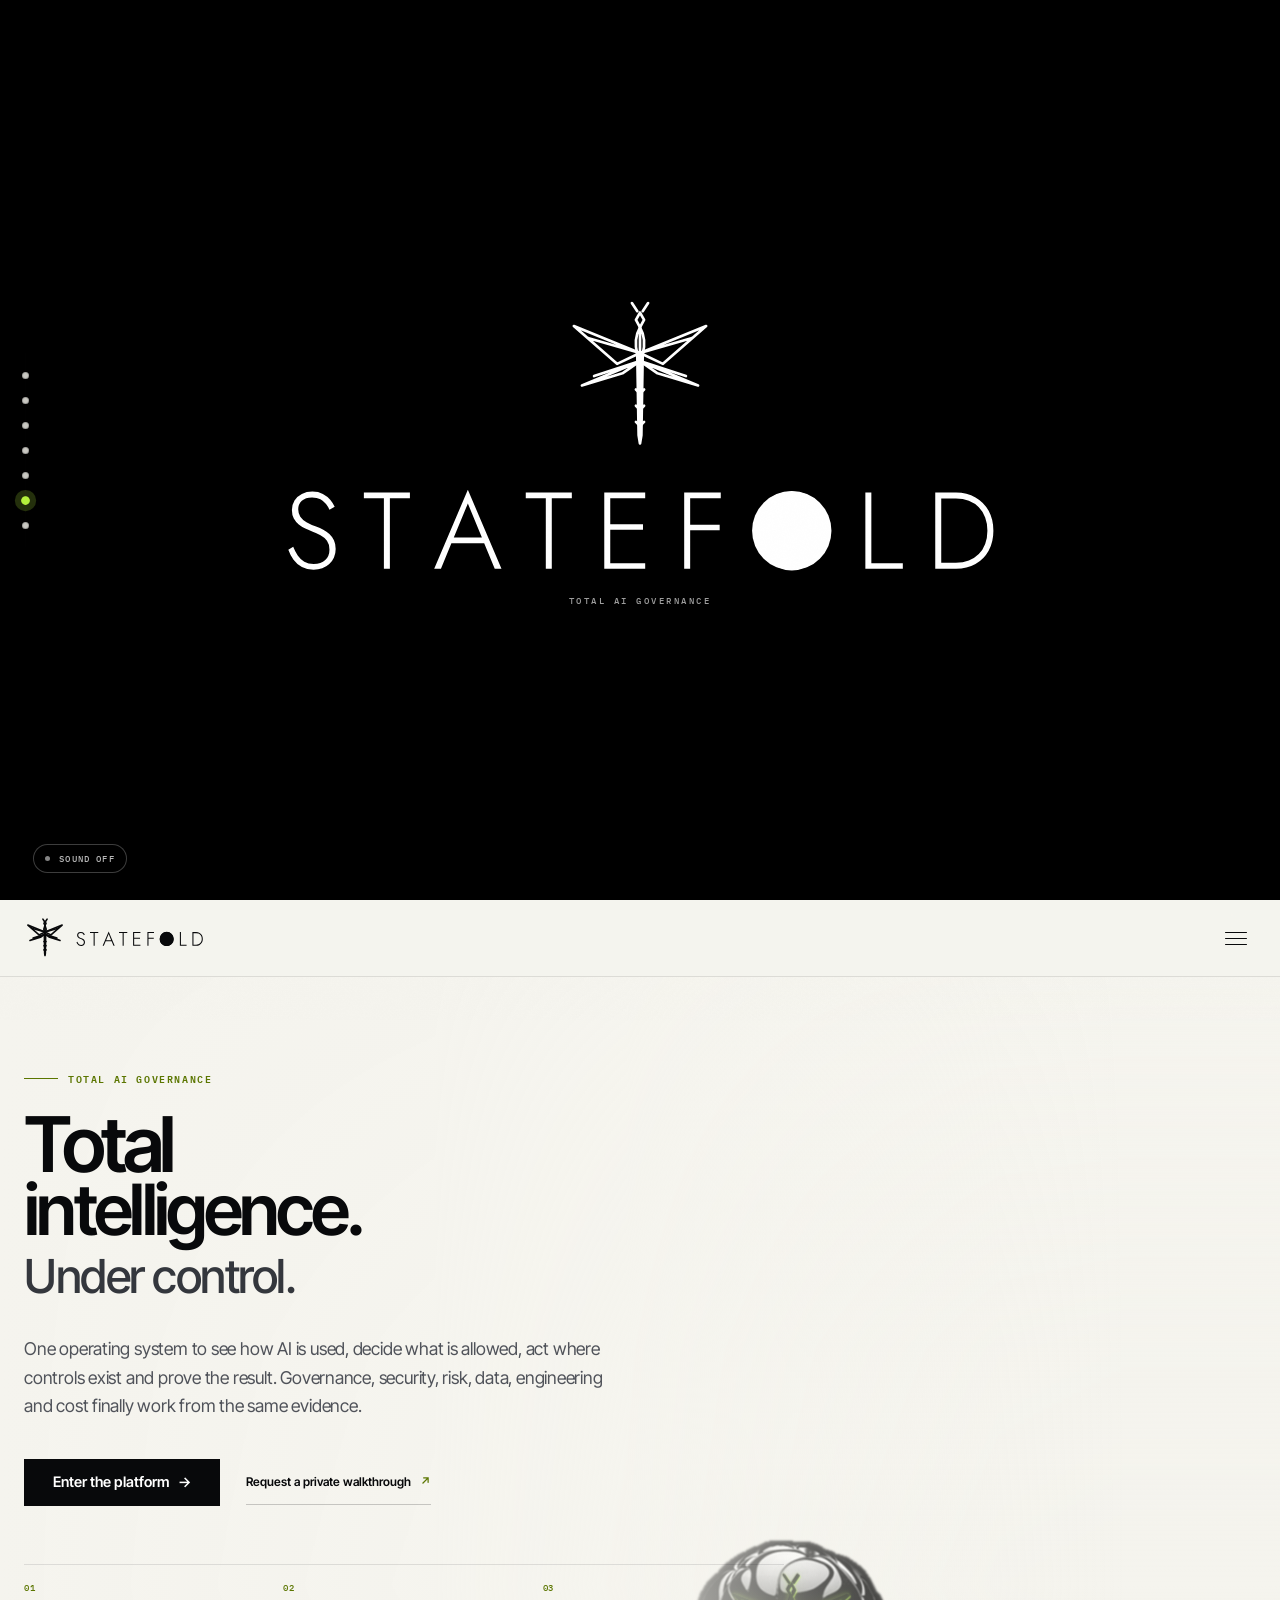
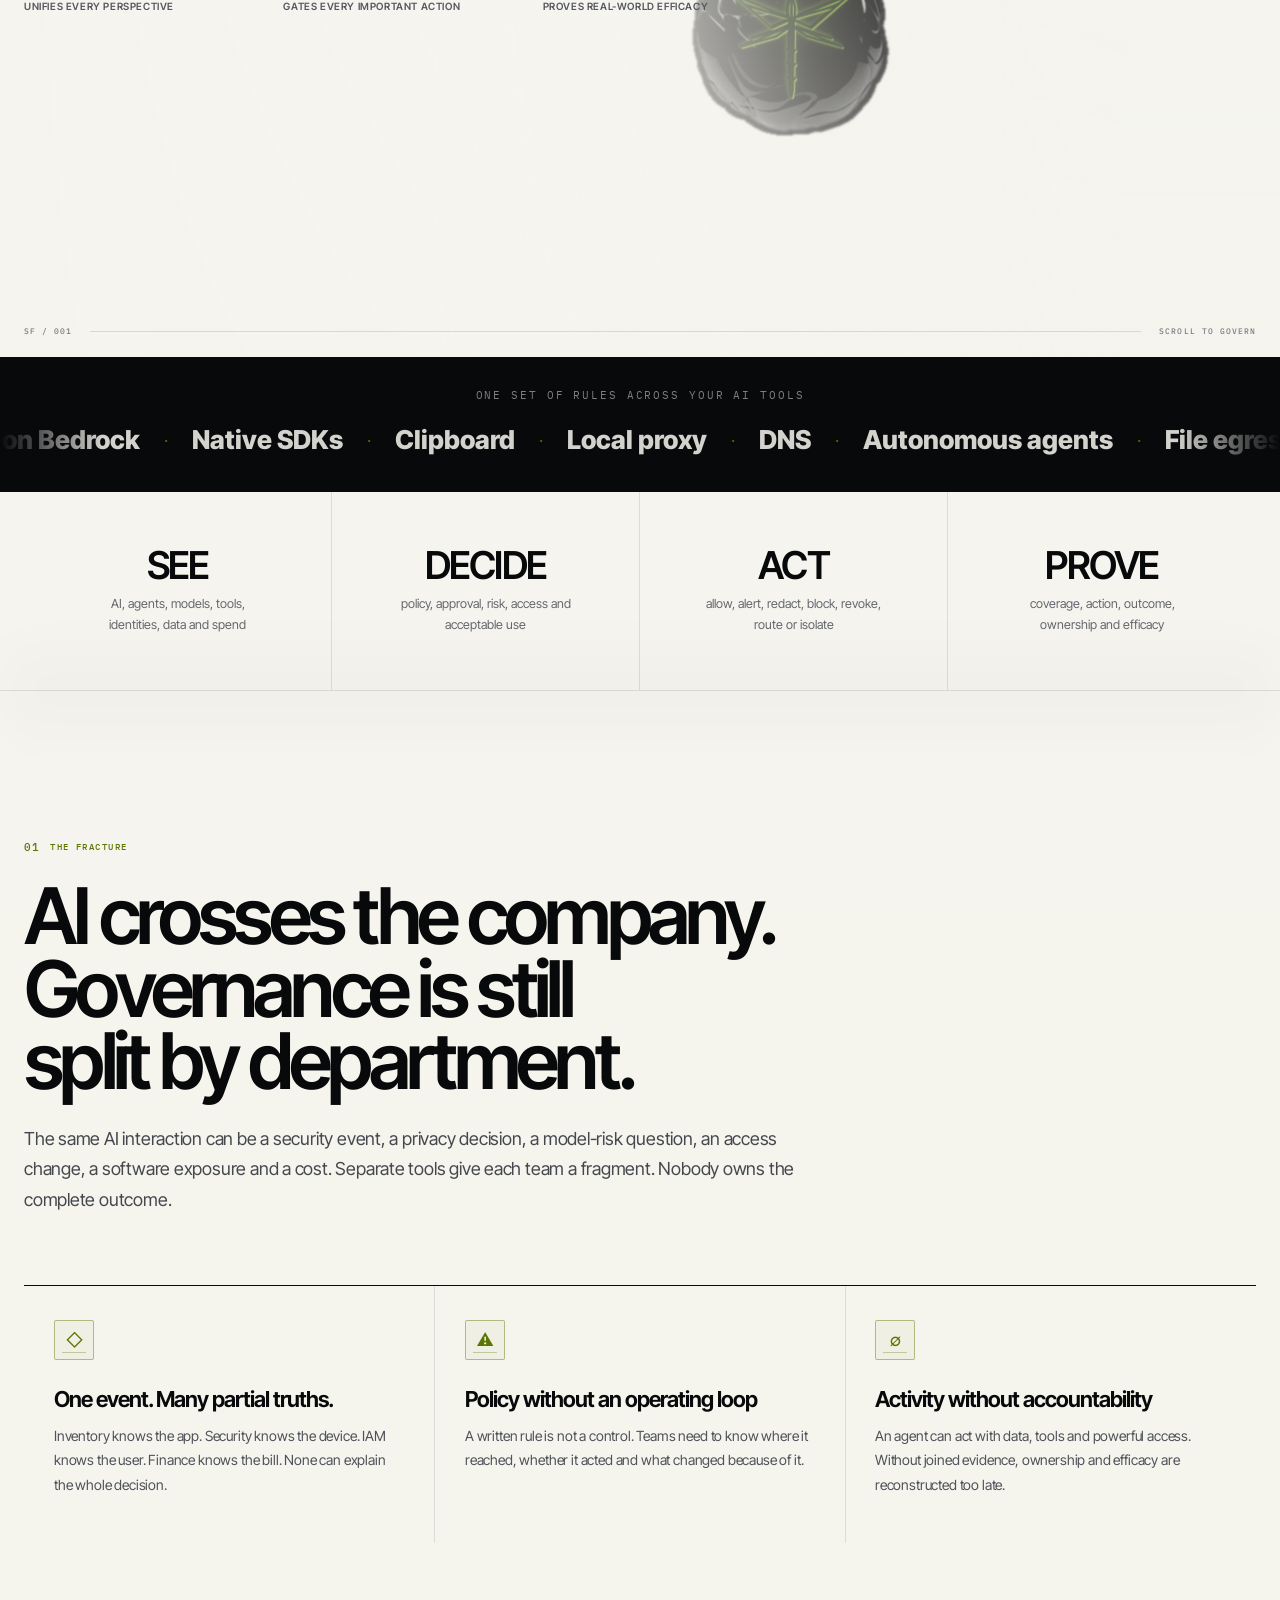
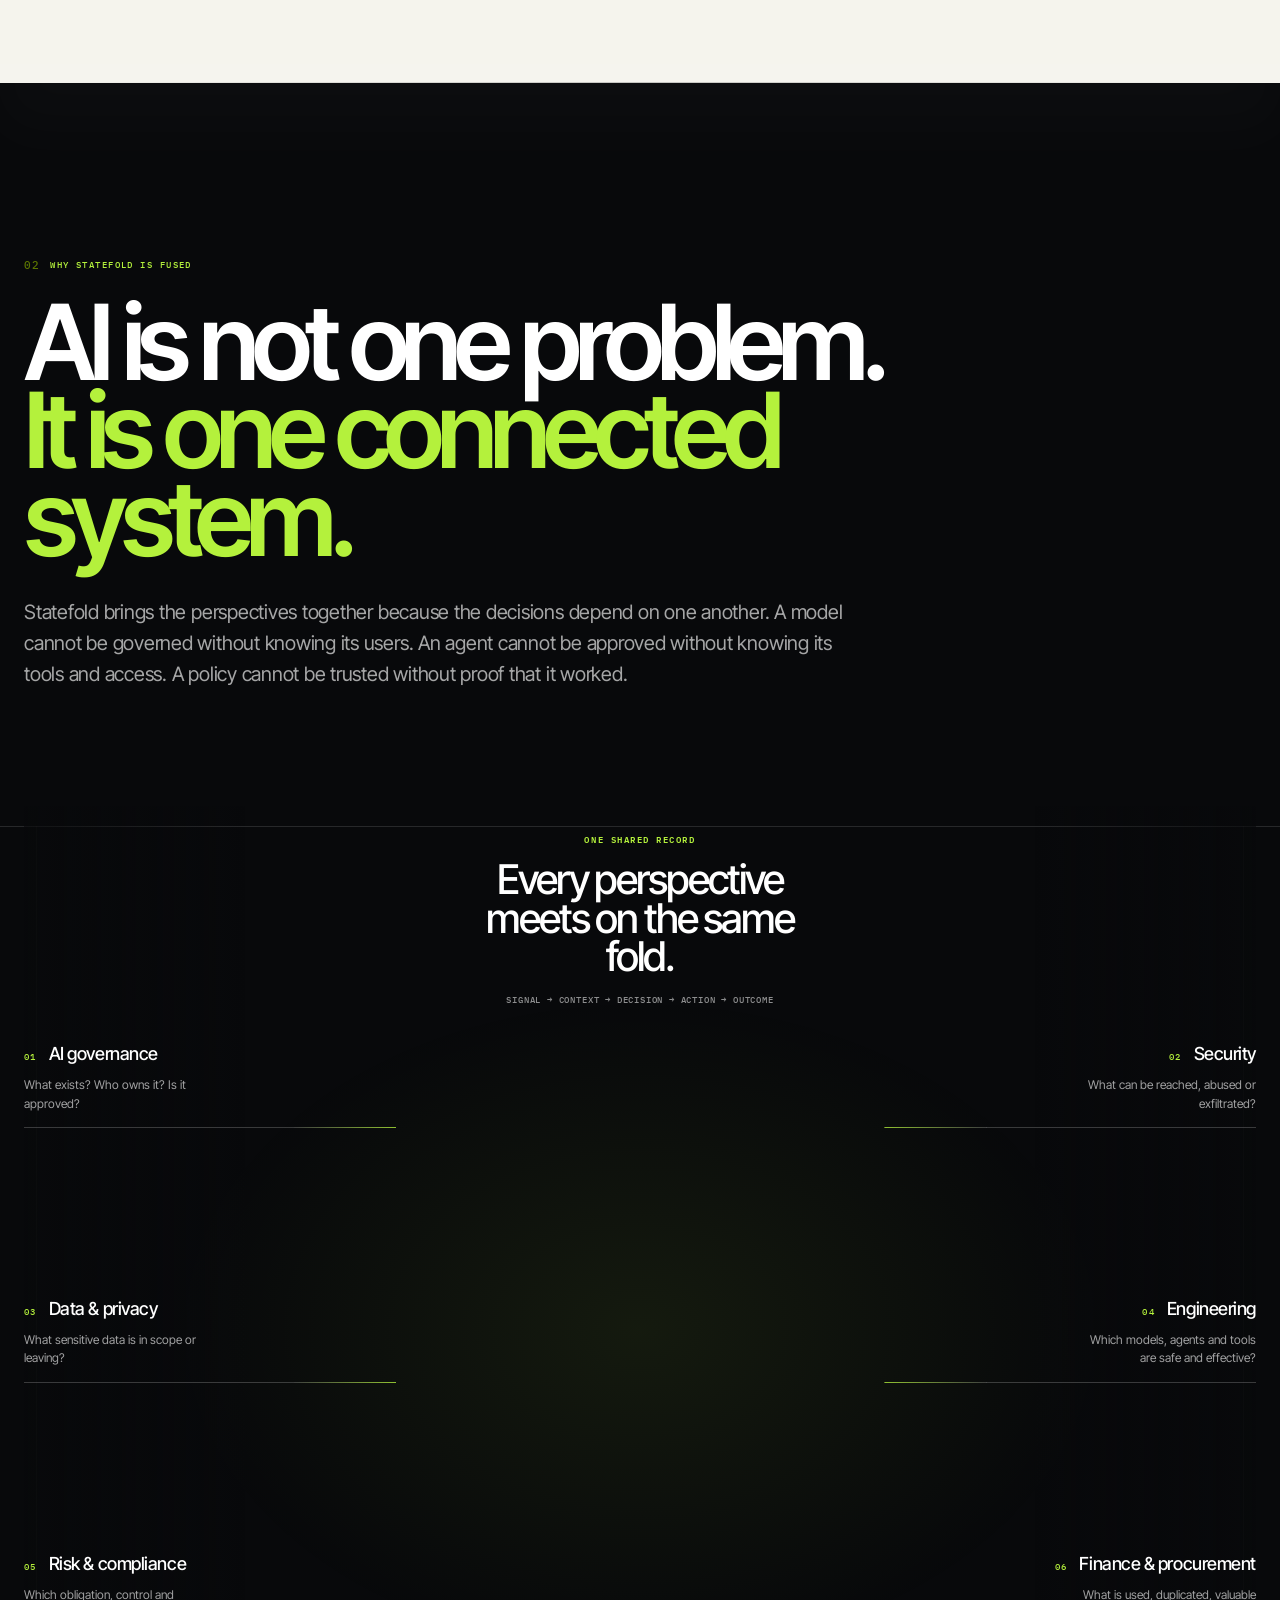
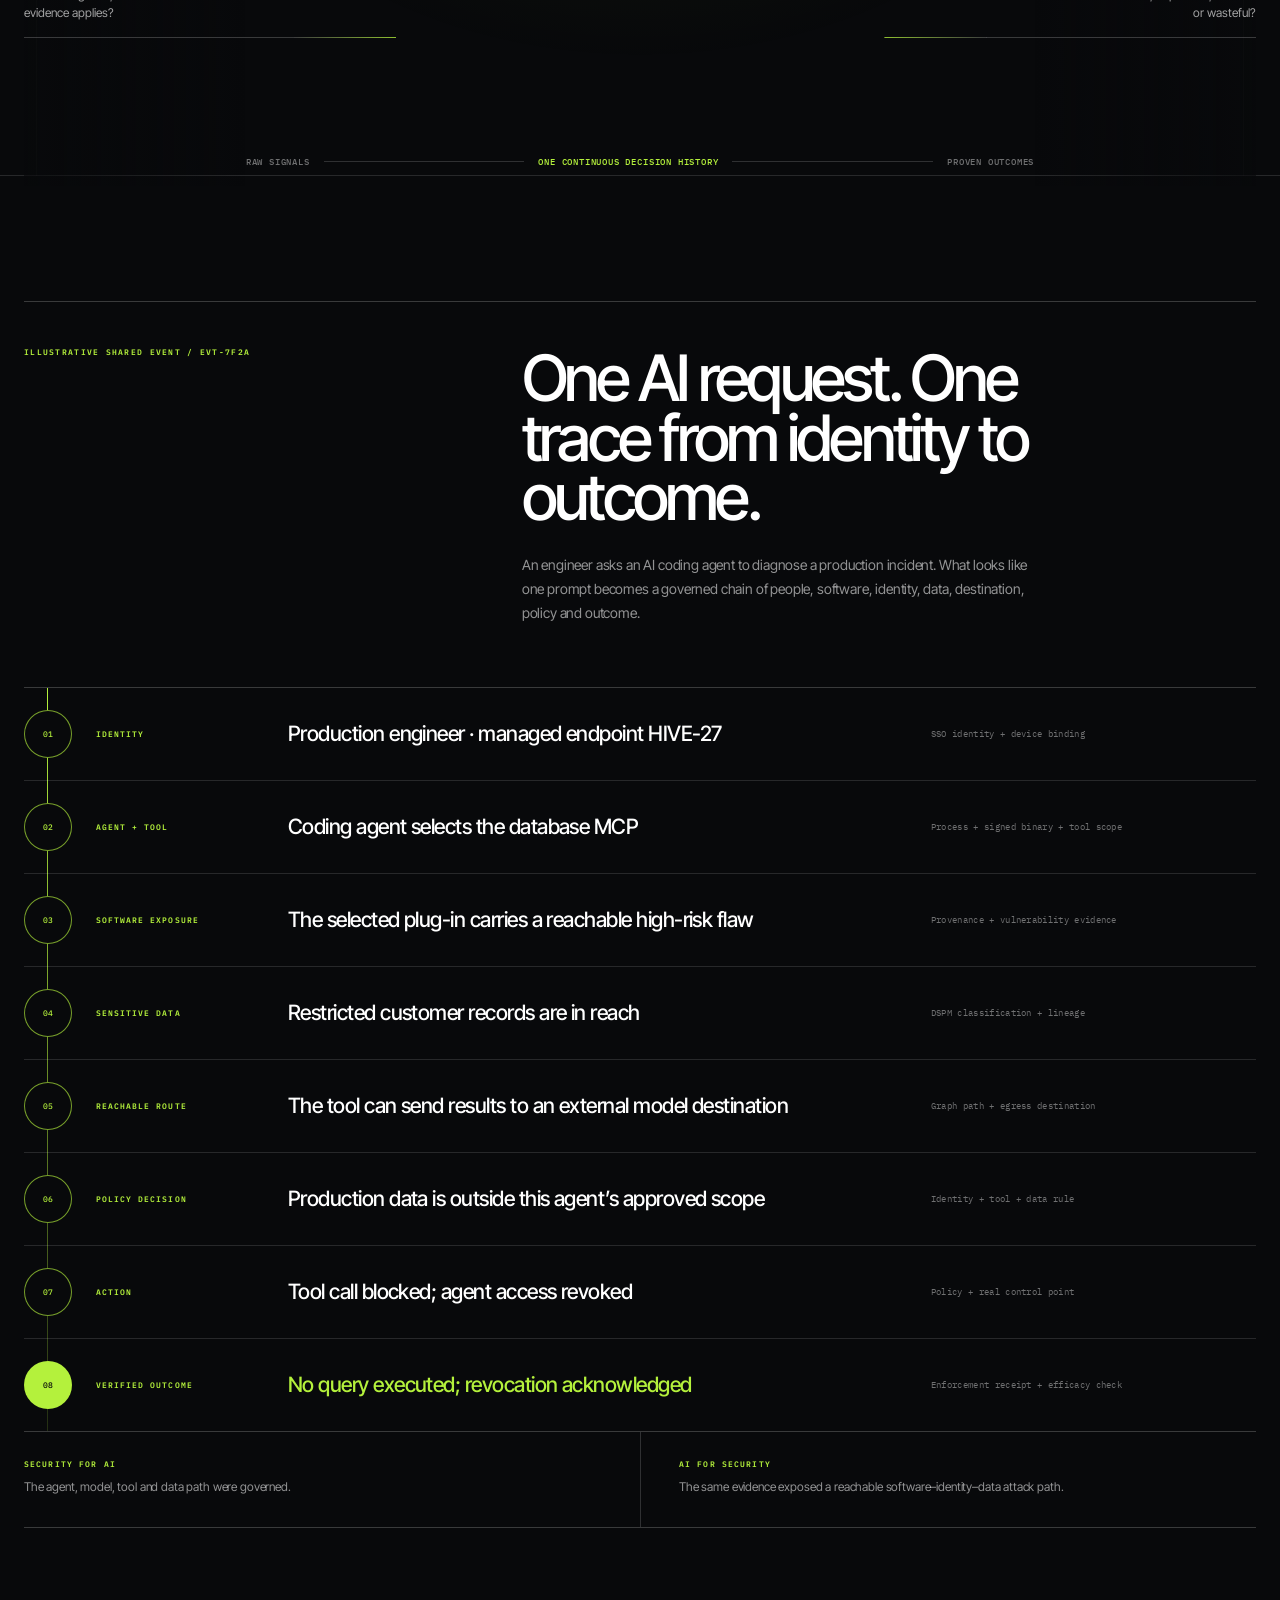
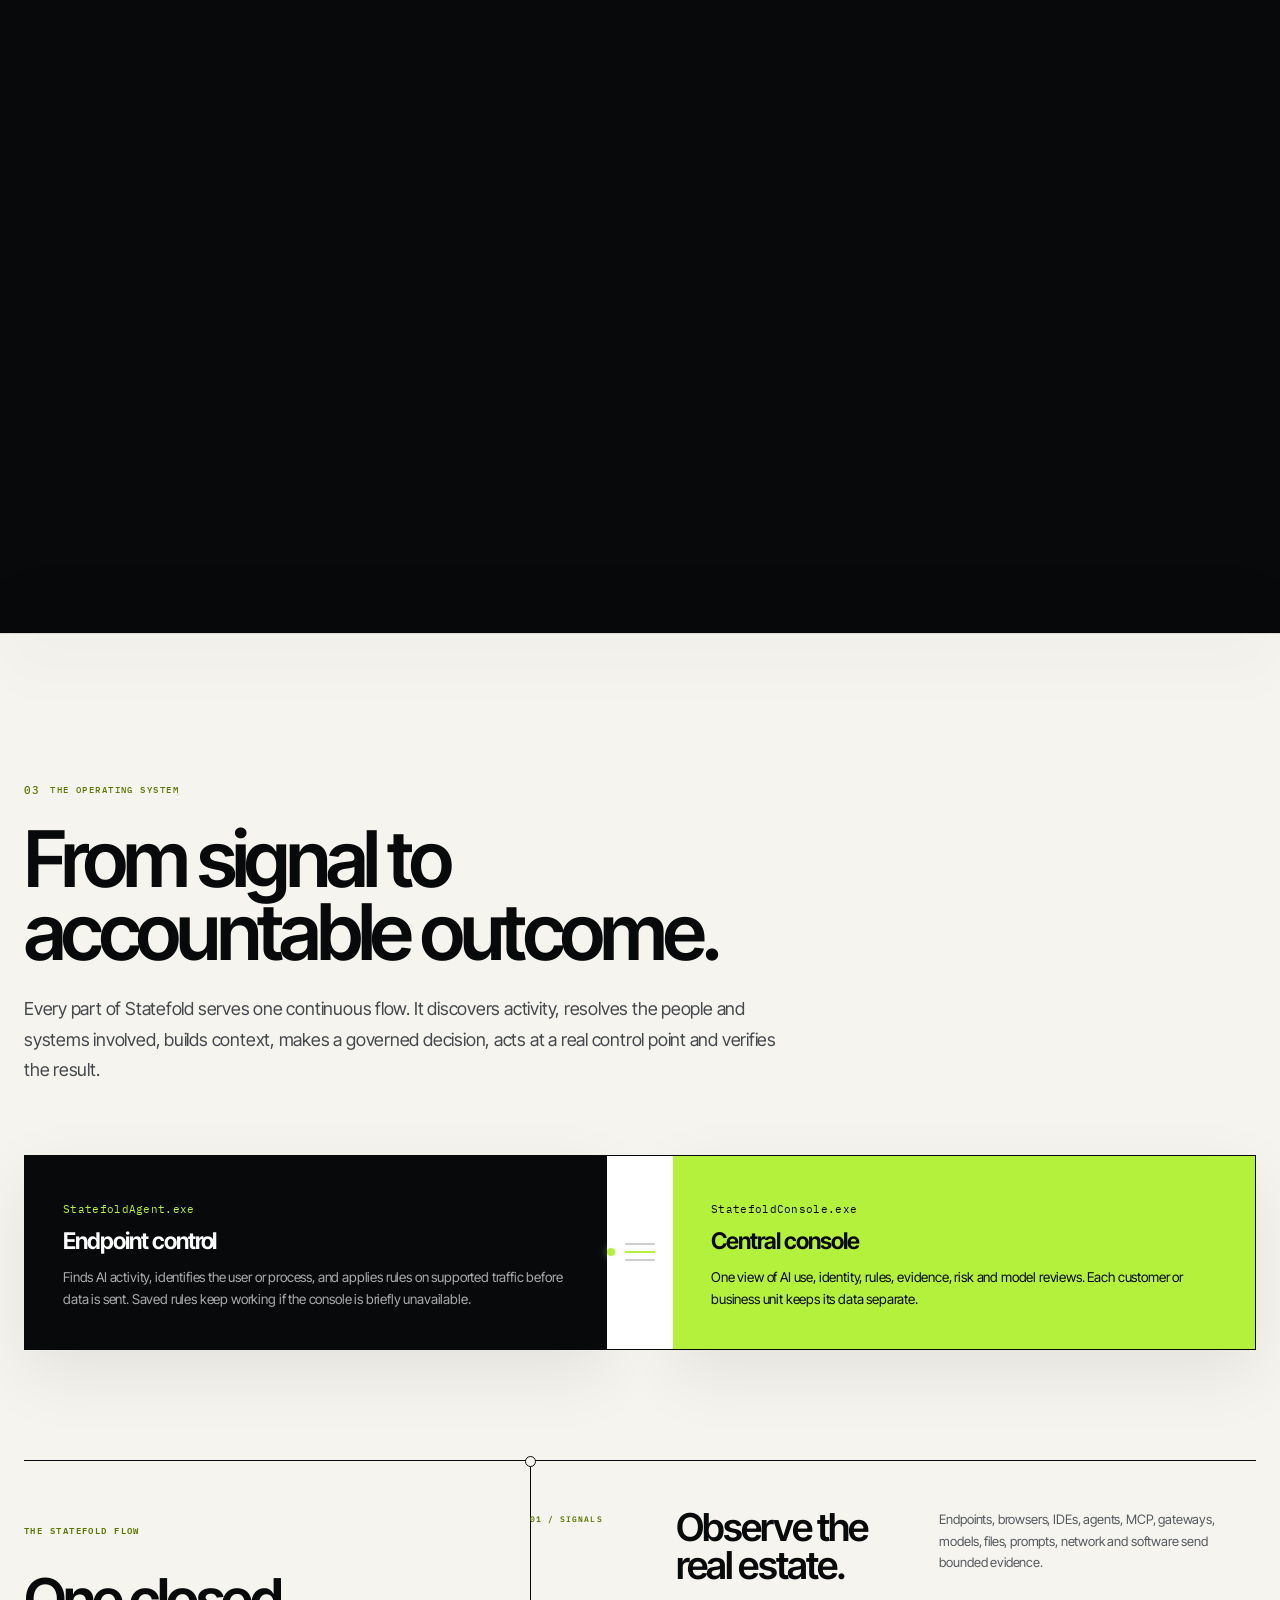
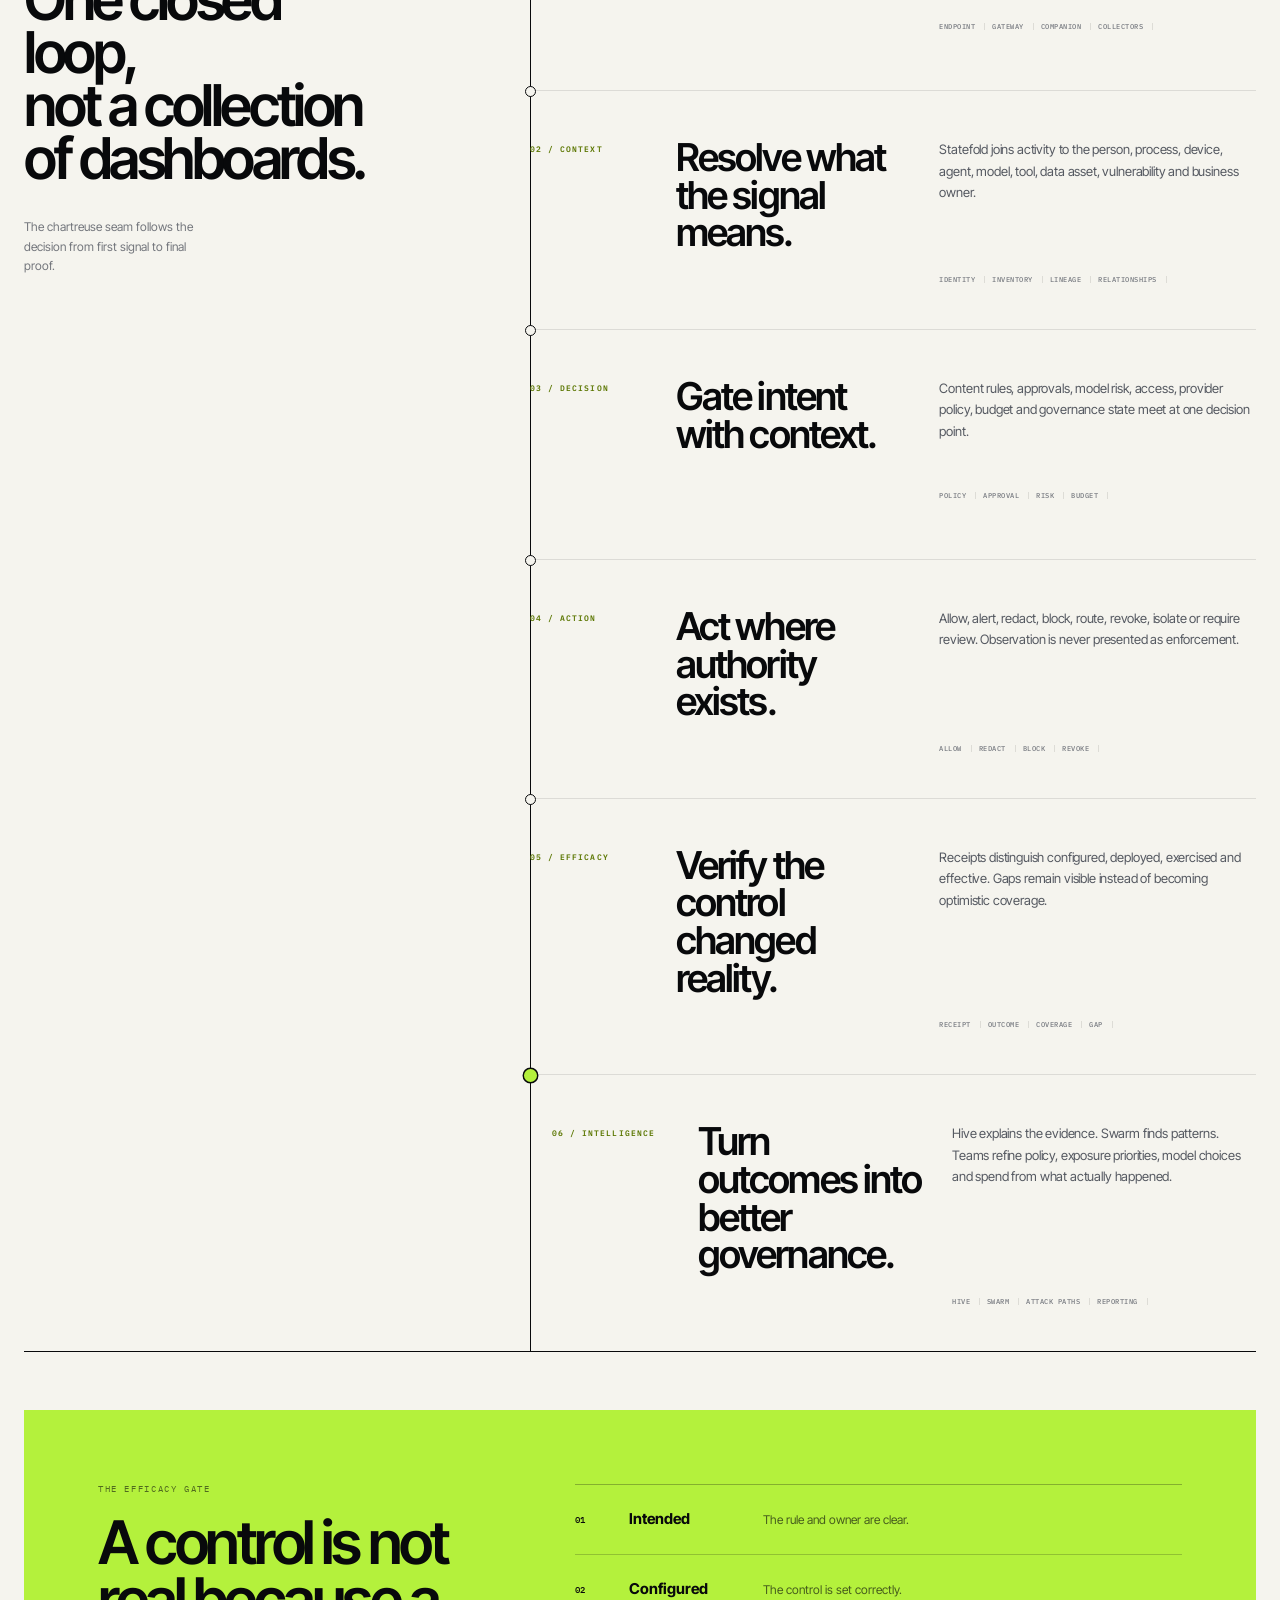
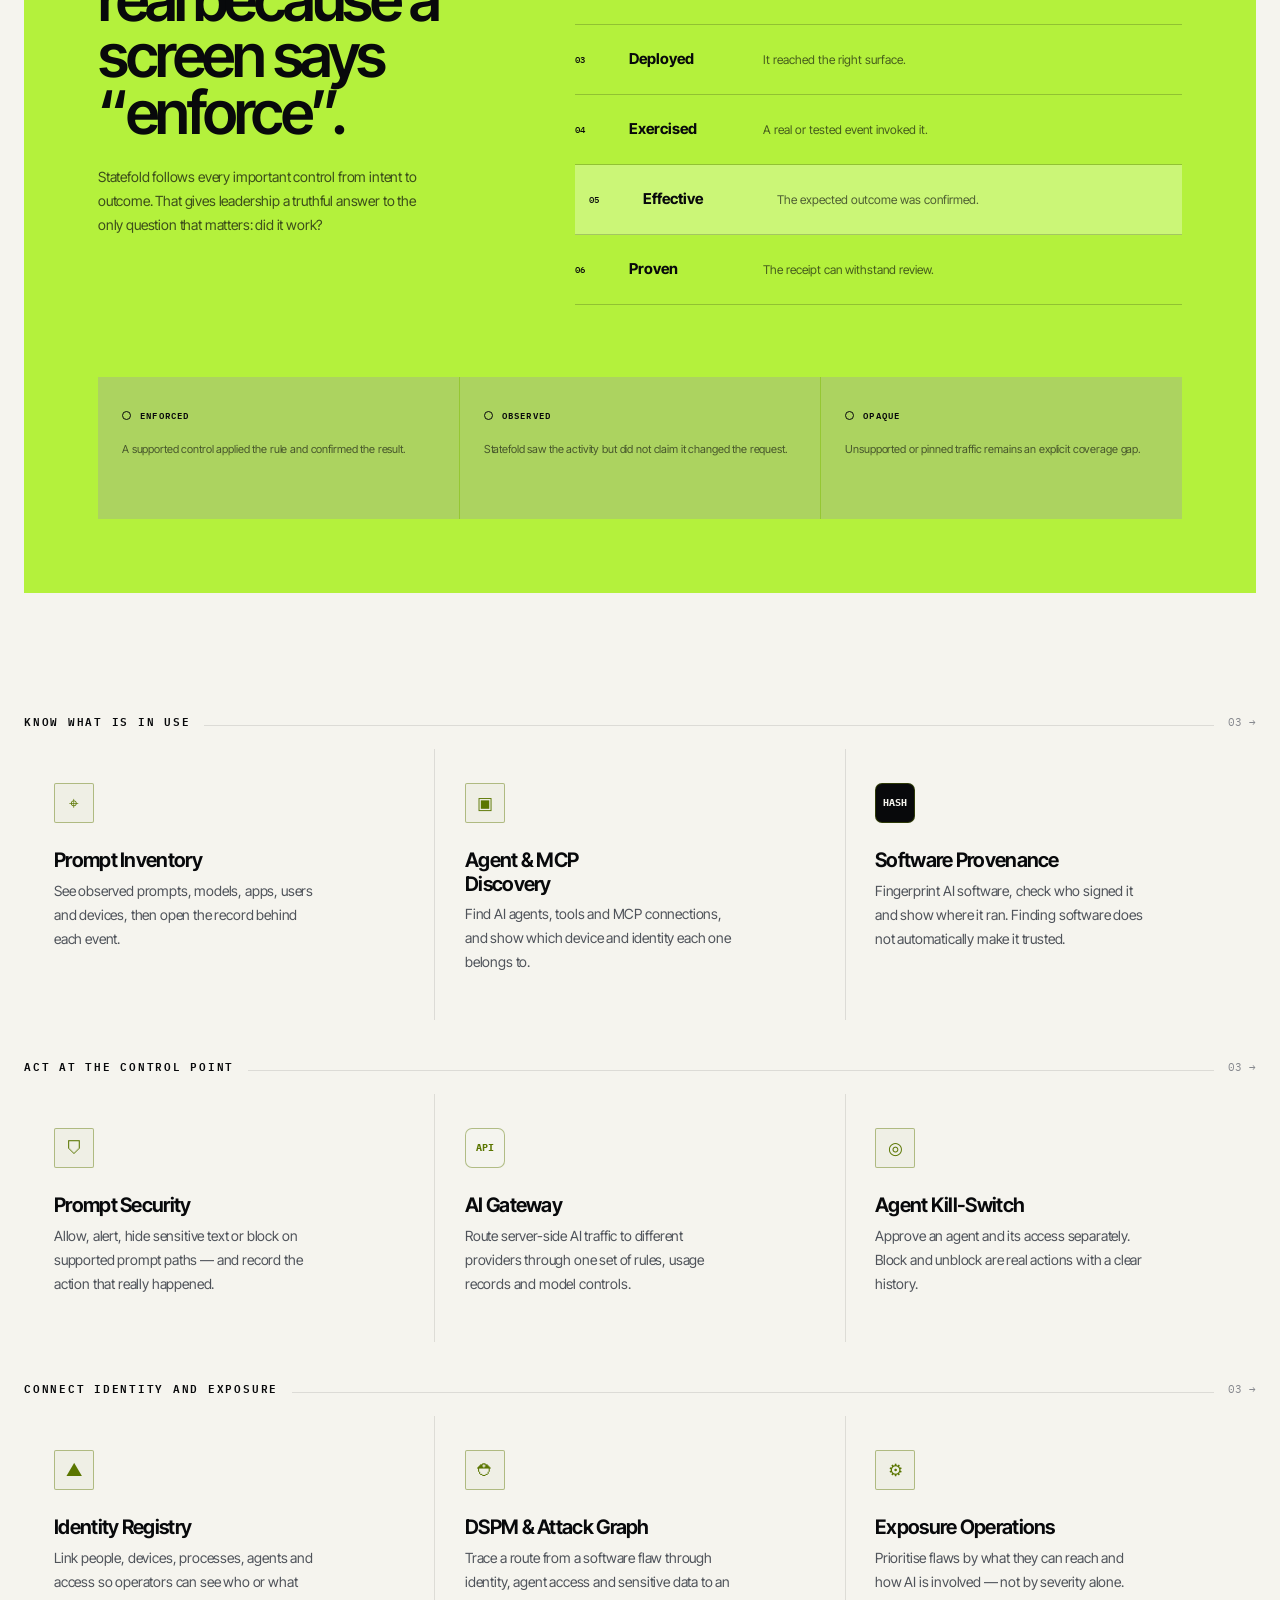
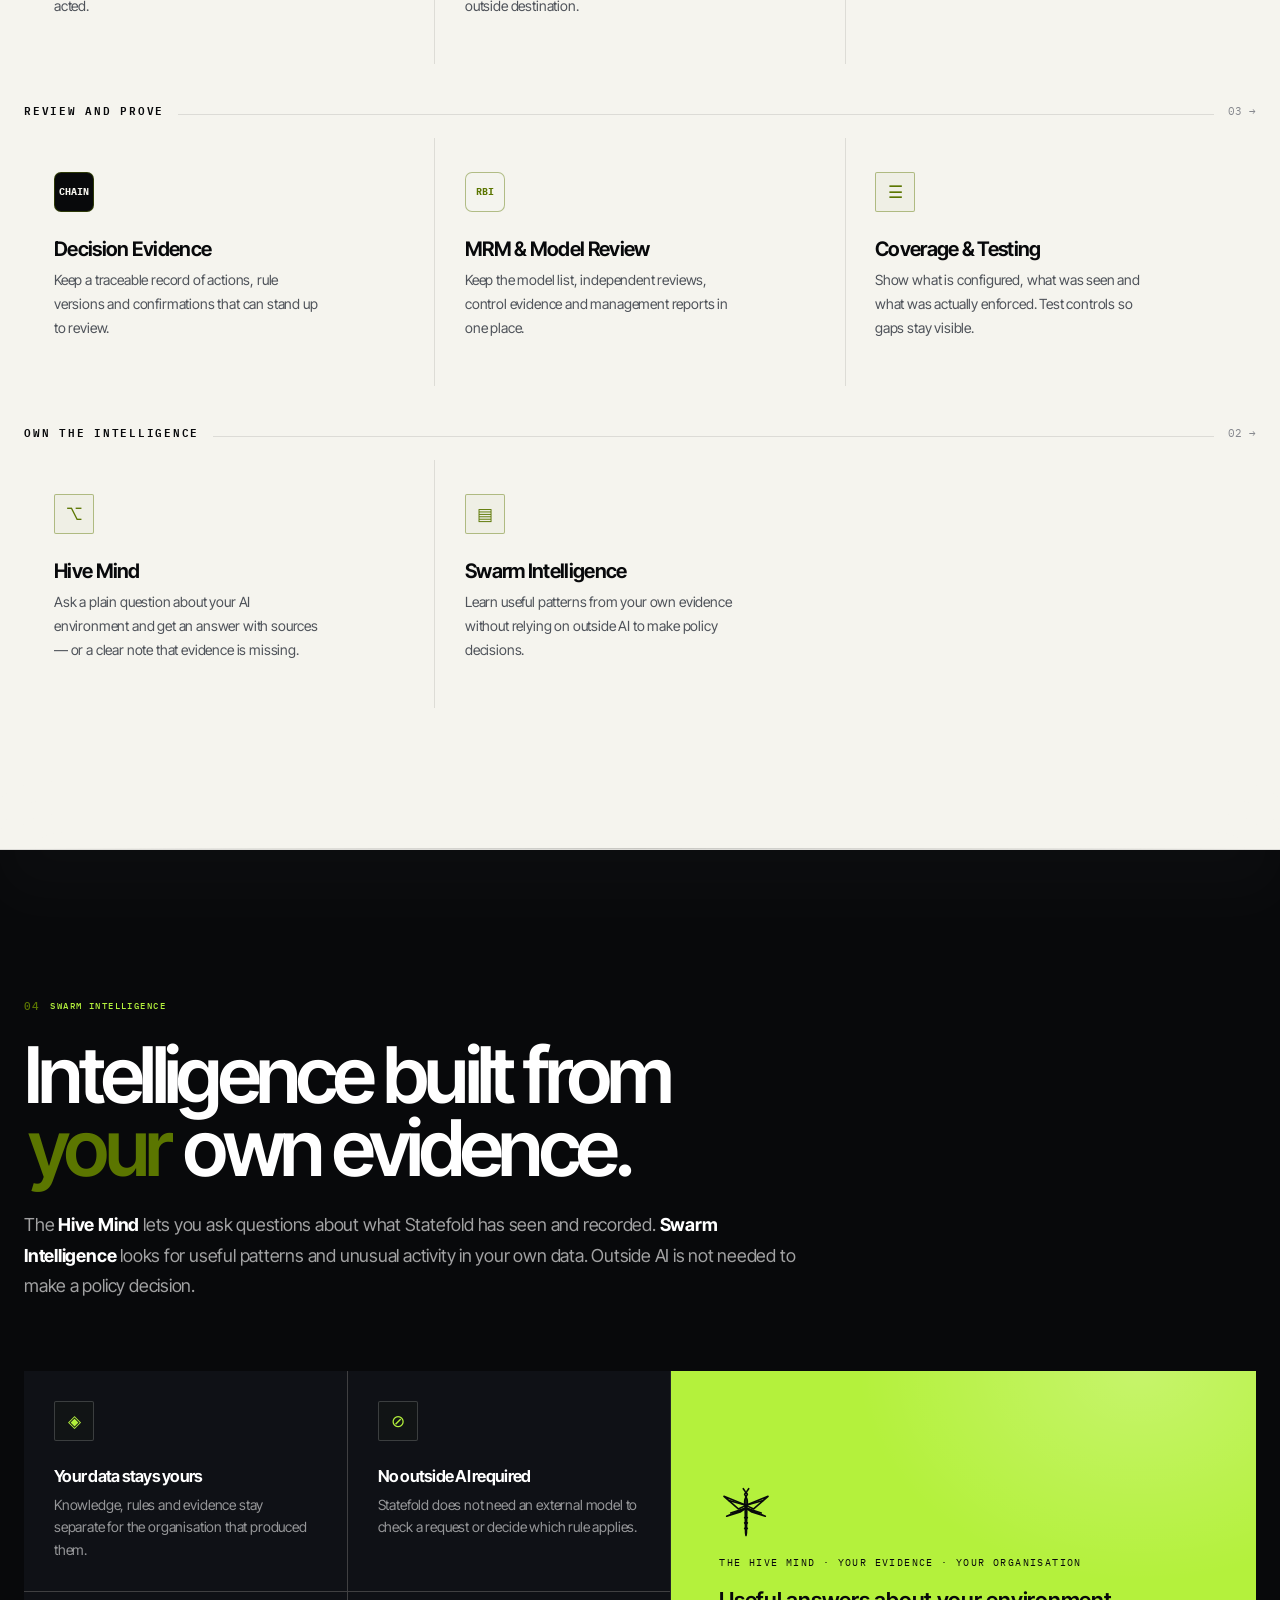
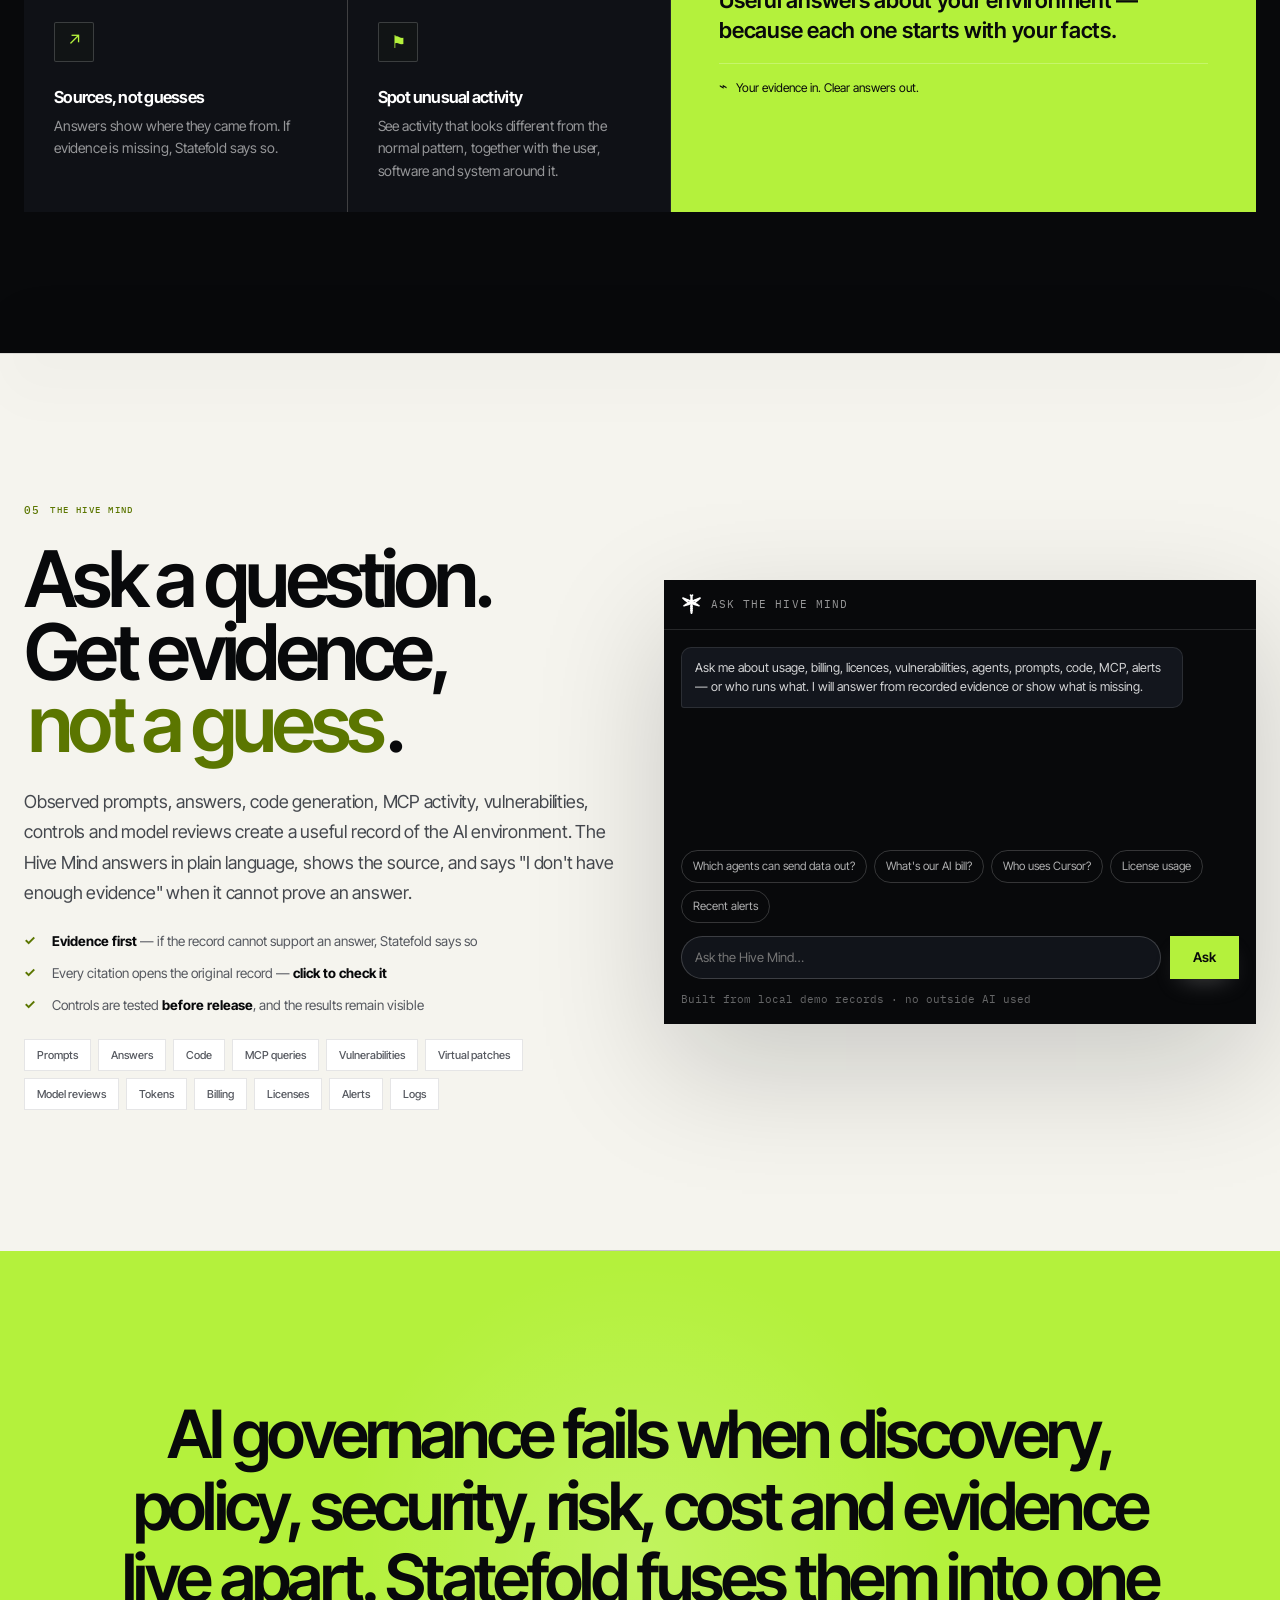
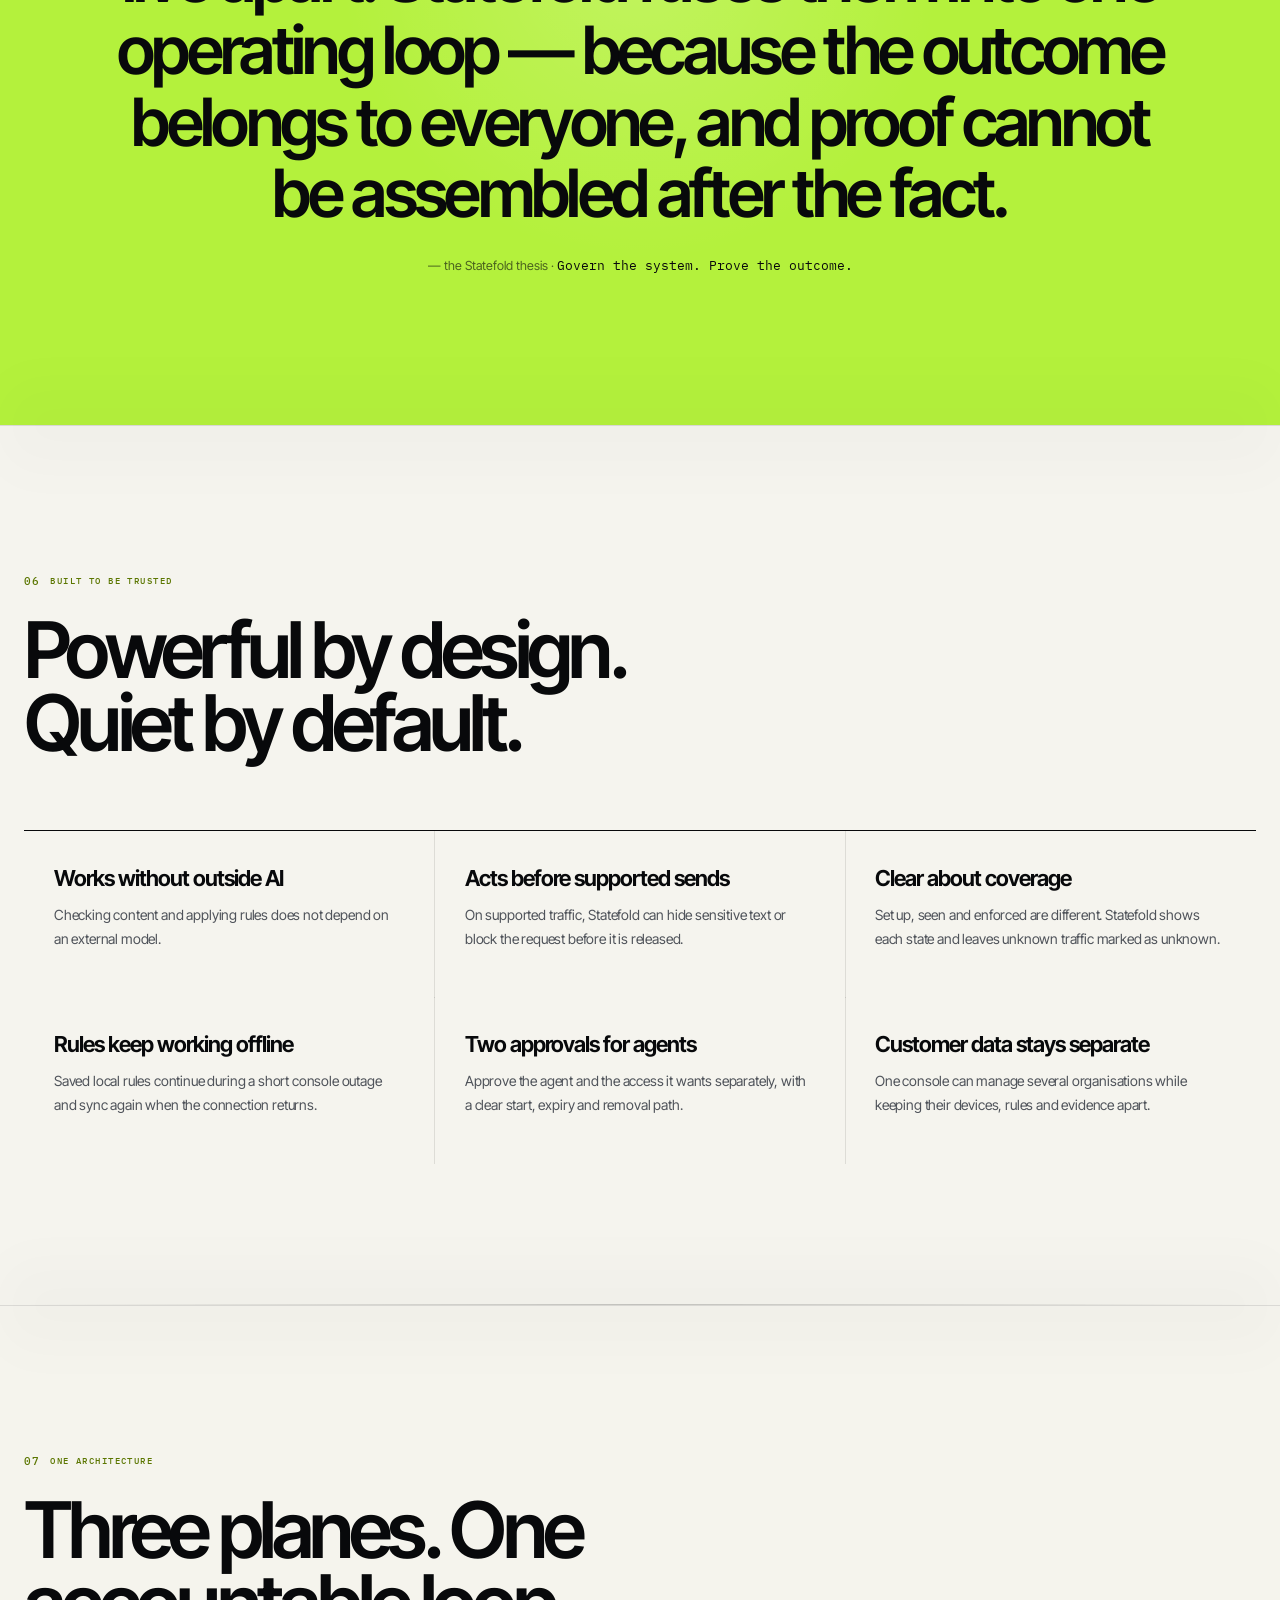
==== commit 7055e244: "Polish fold legibility and intelligence navigation" ====
--- a/index.html
+++ b/index.html
@@ -17,7 +17,7 @@
   <link rel="preconnect" href="https://fonts.googleapis.com" />
   <link rel="preconnect" href="https://fonts.gstatic.com" crossorigin />
   <link href="https://fonts.googleapis.com/css2?family=IBM+Plex+Mono:wght@400;500;600&amp;family=Inter+Tight:wght@400;500;600;700;800&amp;display=swap" rel="stylesheet" />
-  <link rel="stylesheet" href="styles.css?v=20260823d" />
+  <link rel="stylesheet" href="styles.css?v=20260823e" />
 </head>
 <body>
   <div class="cursor-ring" aria-hidden="true"></div>
@@ -128,7 +128,7 @@
       <nav class="nav-links" aria-label="Primary">
         <a href="#duality">Why Statefold</a>
         <a href="#platform">Operating system</a>
-        <a href="#hive">Hive Mind</a>
+        <a href="#swarm">Intelligence</a>
         <a href="#trust">Architecture</a>
         <a href="#teams">For every team</a>
       </nav>
@@ -142,7 +142,7 @@
     <div class="nav-mobile" id="navMobile">
       <a href="#duality">Why Statefold</a>
       <a href="#platform">Operating system</a>
-      <a href="#hive">Hive Mind</a>
+      <a href="#swarm">Intelligence</a>
       <a href="#trust">Architecture</a>
       <a href="#teams">For every team</a>
     </div>
@@ -753,6 +753,6 @@
 
   <script src="orbit.js?v=20260809ca"></script>
   <script src="void.js?v=20260809ca"></script>
-  <script src="app.js?v=20260823d"></script>
+  <script src="app.js?v=20260823e"></script>
 </body>
 </html>
--- a/styles.css
+++ b/styles.css
@@ -2277,9 +2277,9 @@
   transform:translateX(-50%);
 }
 .duality-core svg { display:none; }
-.duality-core span { color:var(--brand);font:600 8px/1 var(--mono);letter-spacing:.18em; }
+.duality-core span { color:var(--brand);font:600 9px/1 var(--mono);letter-spacing:.17em; }
 .duality-core strong { max-width:15ch;margin:16px auto 17px;color:#fff;font-size:clamp(28px,3.2vw,48px);font-weight:500;line-height:.94;letter-spacing:-.052em; }
-.duality-core small { color:rgba(255,255,255,.36);font:500 8px/1.5 var(--mono);letter-spacing:.1em; }
+.duality-core small { color:rgba(255,255,255,.54);font:500 9px/1.5 var(--mono);letter-spacing:.09em; }
 .perspective-orbit { position:absolute;z-index:7;inset:0;pointer-events:none; }
 .perspective-orbit::before,.perspective-orbit::after { display:none; }
 .perspective {
@@ -2307,9 +2307,9 @@
 .perspective:nth-child(odd)::after { left:100%; }
 .perspective:nth-child(even)::after { right:100%;transform:scaleX(-1); }
 .perspective:hover { border-color:var(--brand); }
-.perspective i { display:inline-block;margin:0 12px 12px 0;color:var(--brand);font:500 8px/1 var(--mono);font-style:normal;letter-spacing:.16em; }
-.perspective b { display:inline-block;margin:0 0 12px;color:#fff;font-size:17px;font-weight:500;line-height:1.1;letter-spacing:-.025em; }
-.perspective small { display:block;max-width:25ch;color:rgba(255,255,255,.48);font-size:11px;line-height:1.55; }
+.perspective i { display:inline-block;margin:0 12px 12px 0;color:var(--brand);font:500 9px/1 var(--mono);font-style:normal;letter-spacing:.15em; }
+.perspective b { display:inline-block;margin:0 0 12px;color:#fff;font-size:18px;font-weight:500;line-height:1.1;letter-spacing:-.025em; }
+.perspective small { display:block;max-width:25ch;color:rgba(255,255,255,.62);font-size:12px;line-height:1.55; }
 .perspective:nth-child(even) { text-align:right; }
 .perspective:nth-child(even) small { margin-left:auto; }
 .p-governance { left:0;top:24%; }
@@ -2327,8 +2327,8 @@
   gap:14px;
   align-items:center;
   color:rgba(255,255,255,.42);
-  font:500 8px/1 var(--mono);
-  letter-spacing:.1em;
+  font:500 9px/1 var(--mono);
+  letter-spacing:.09em;
   text-transform:uppercase;
 }
 .fold-legend i { height:1px;background:rgba(255,255,255,.16); }
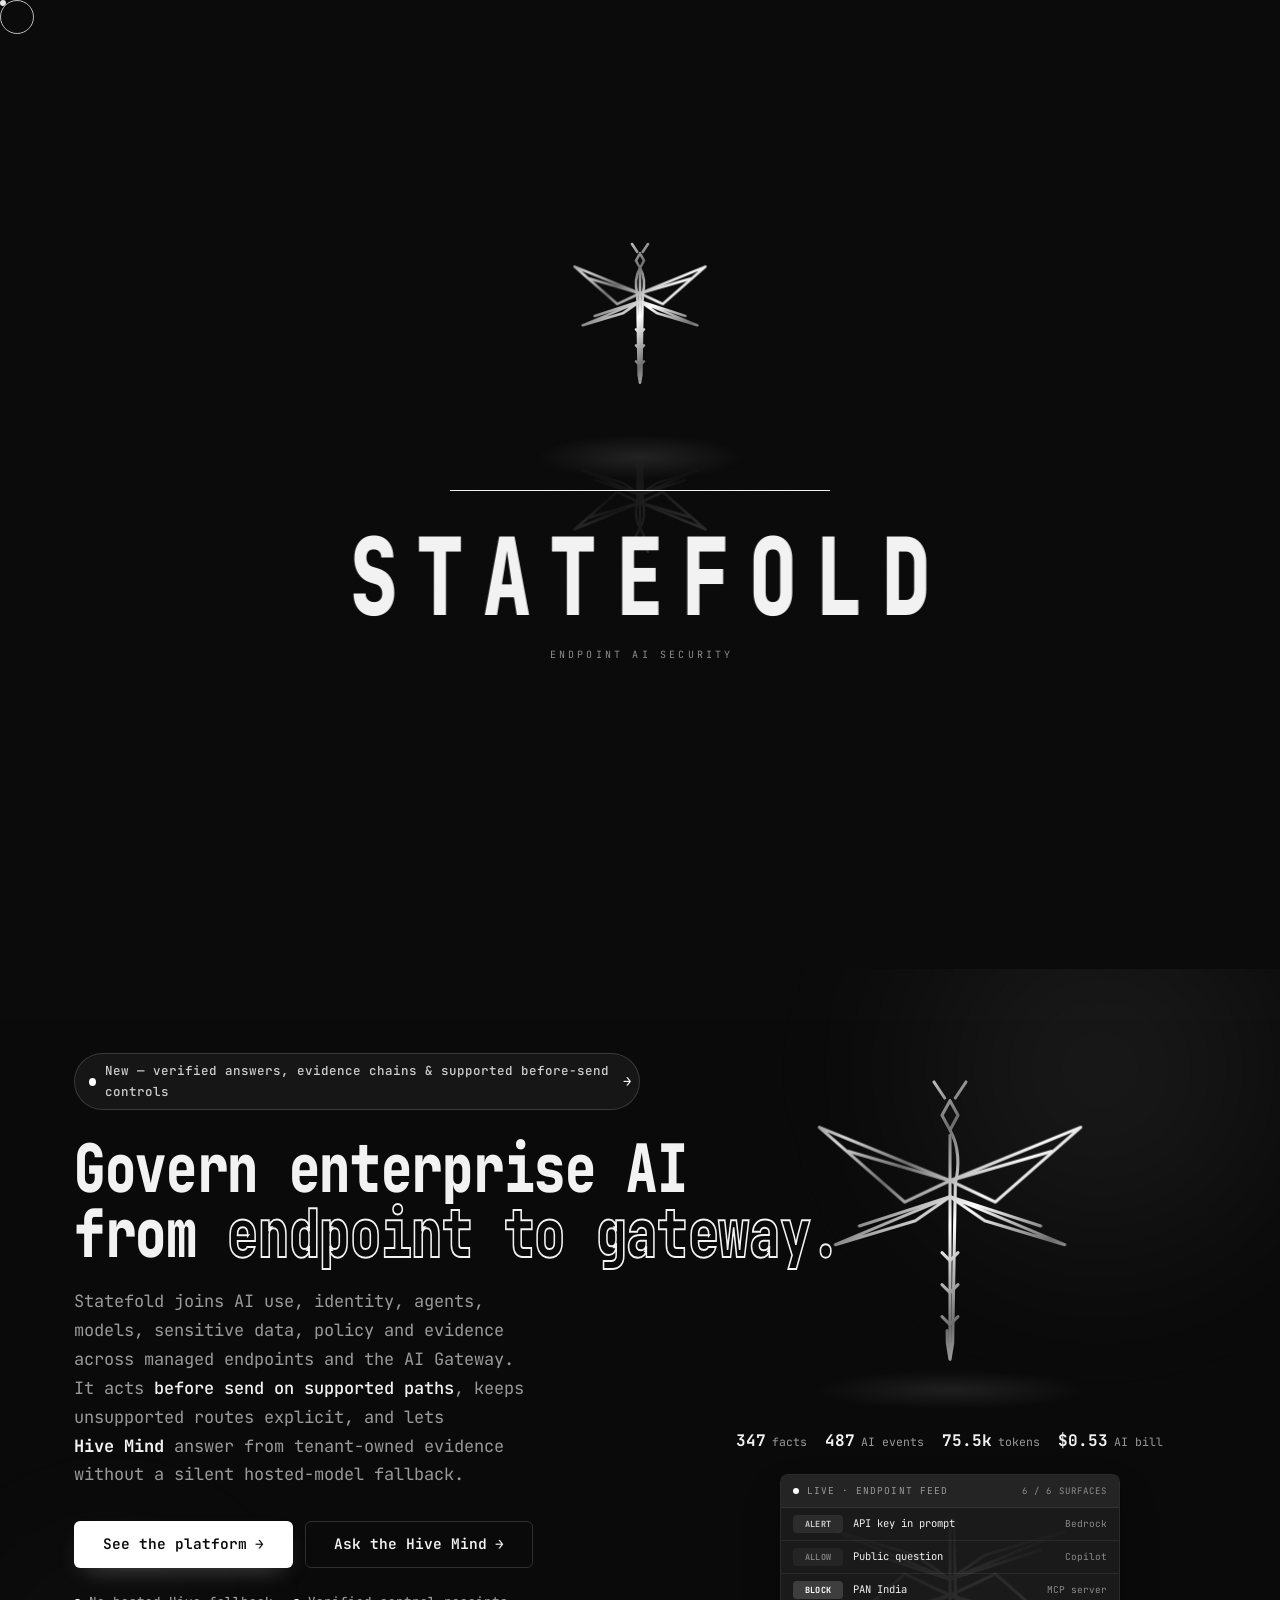
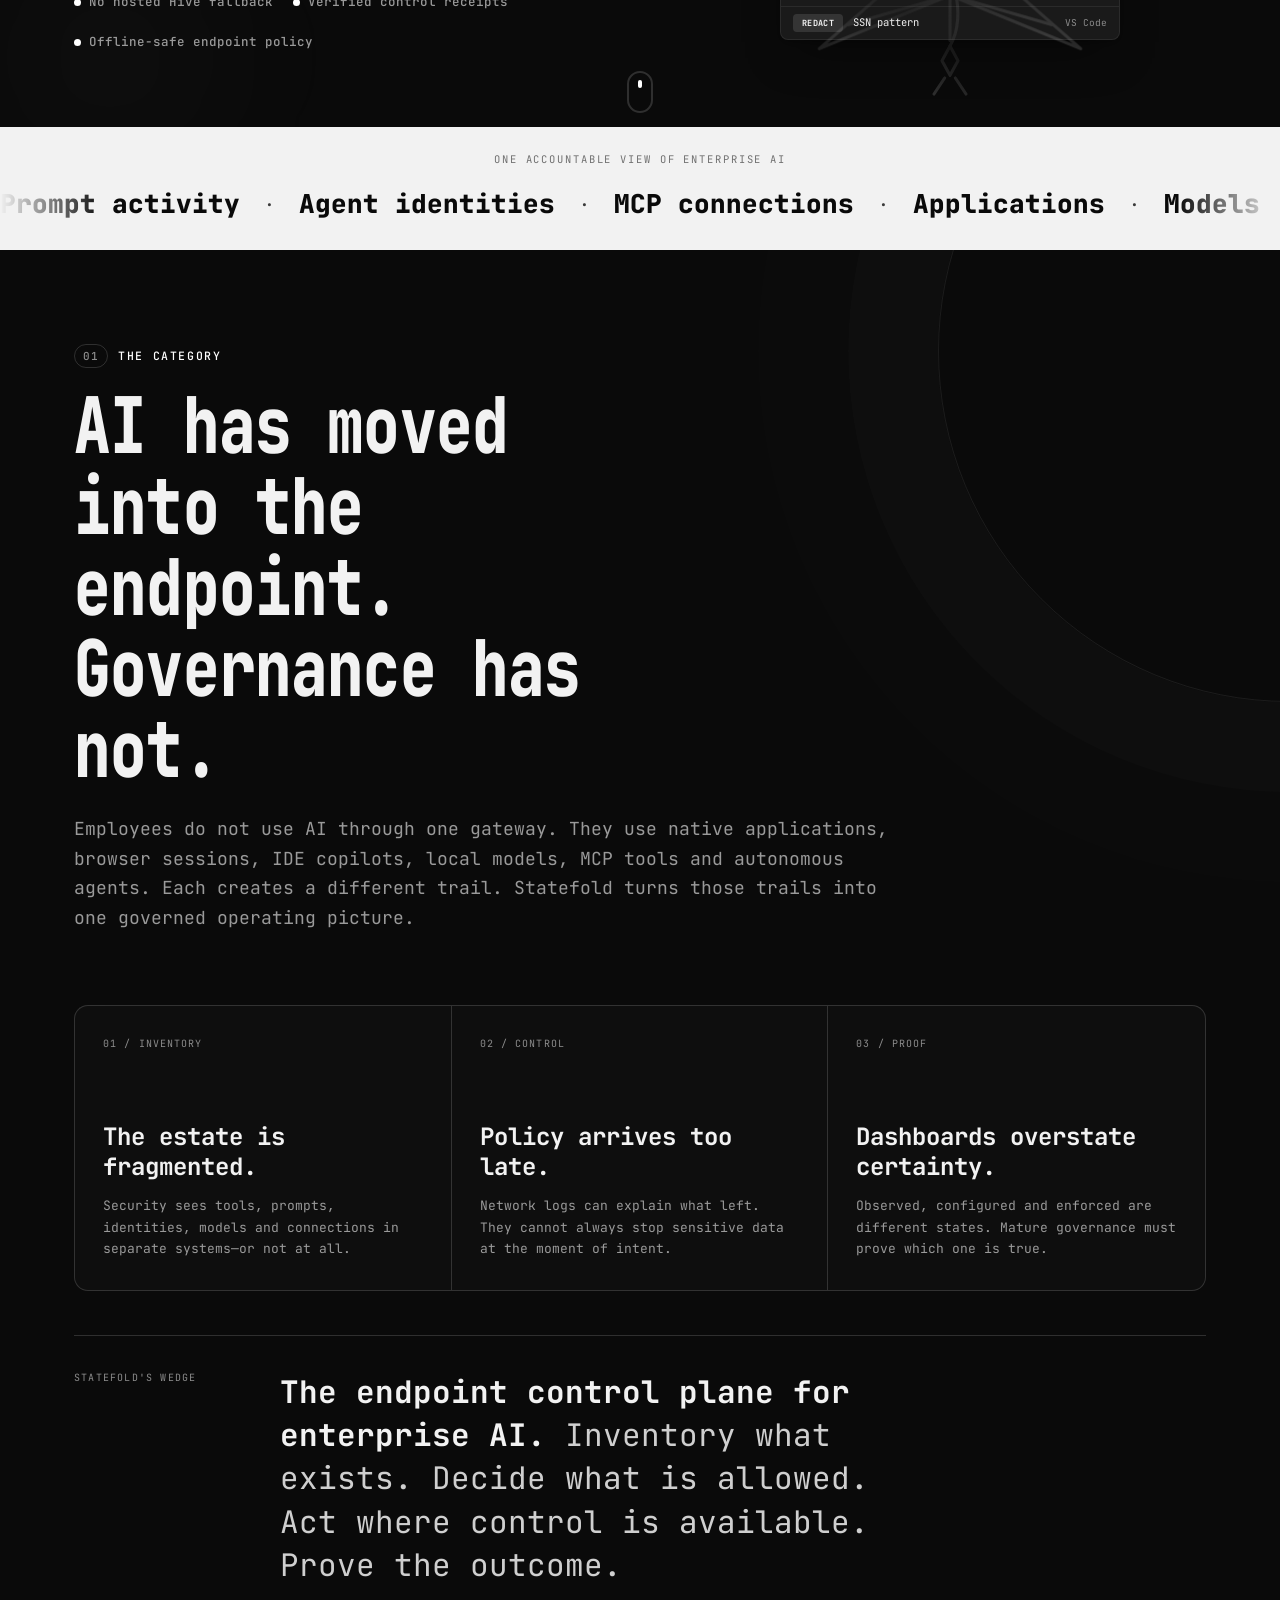
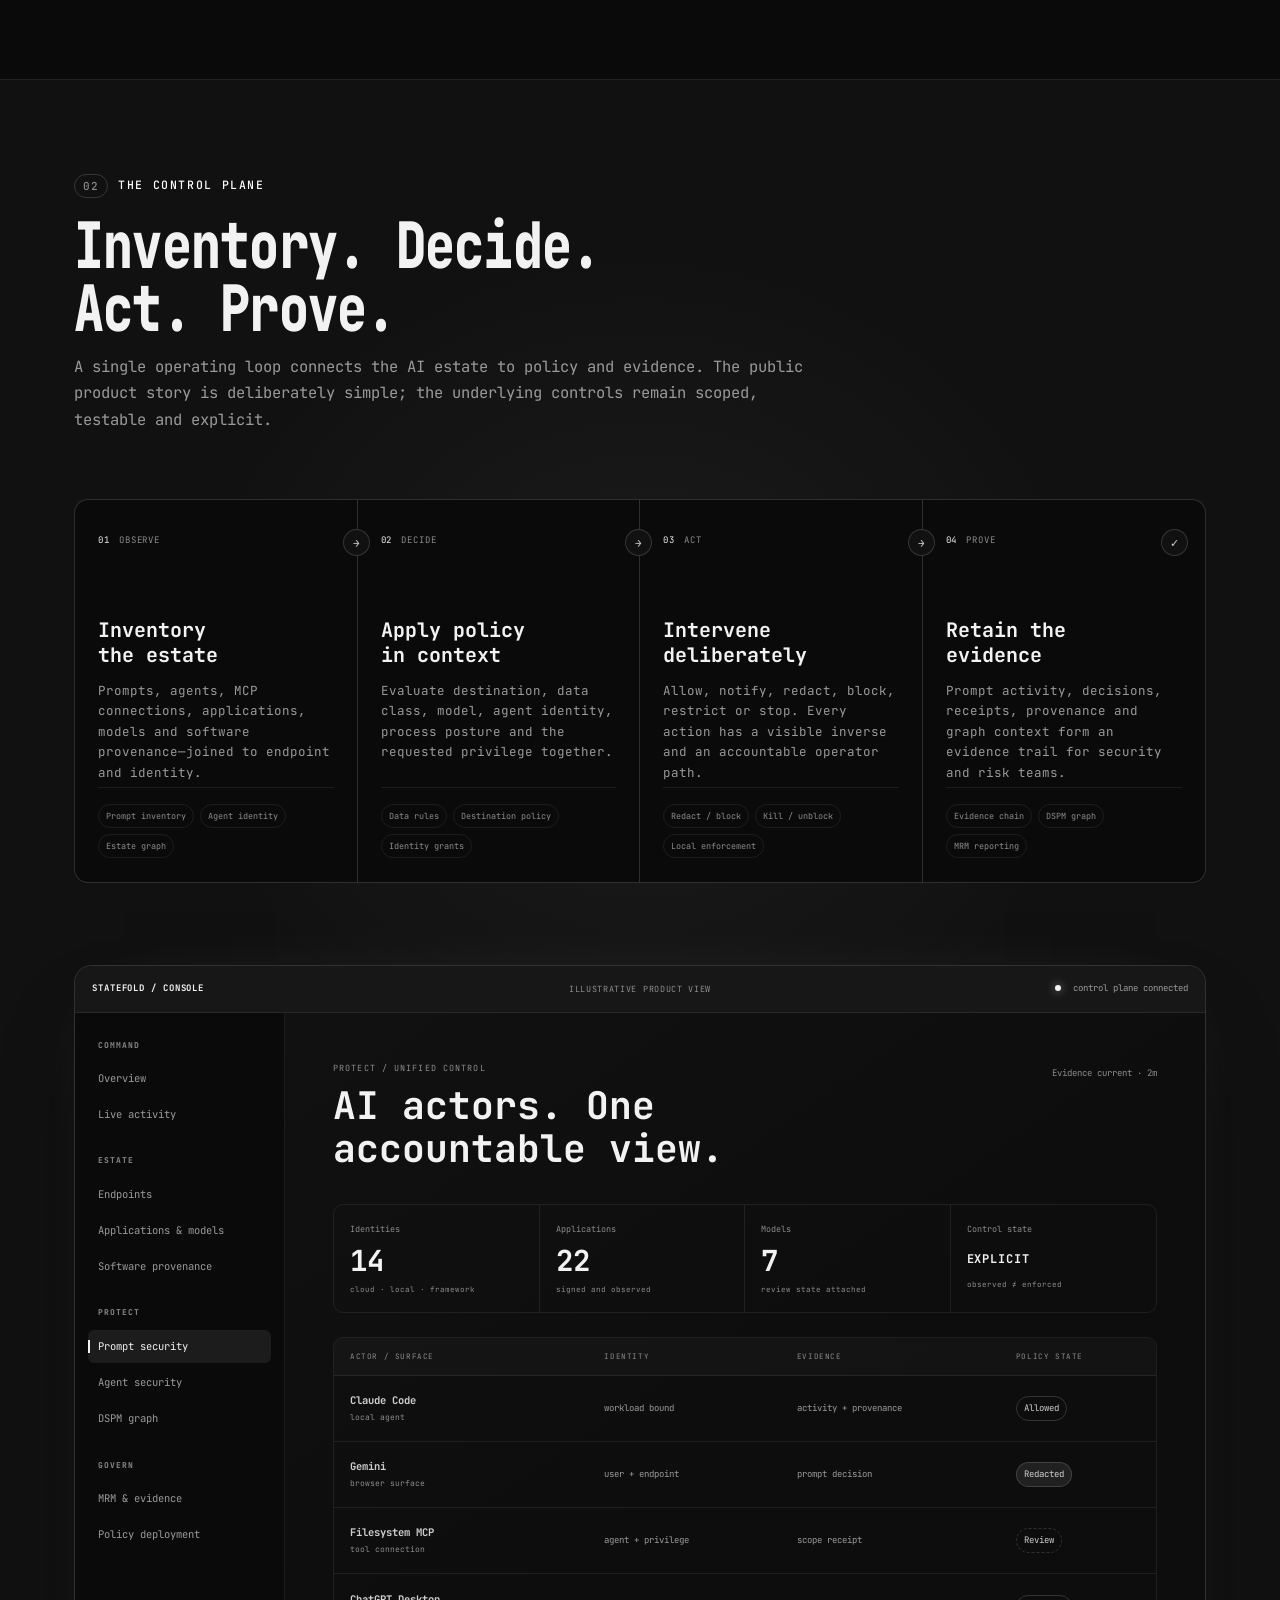
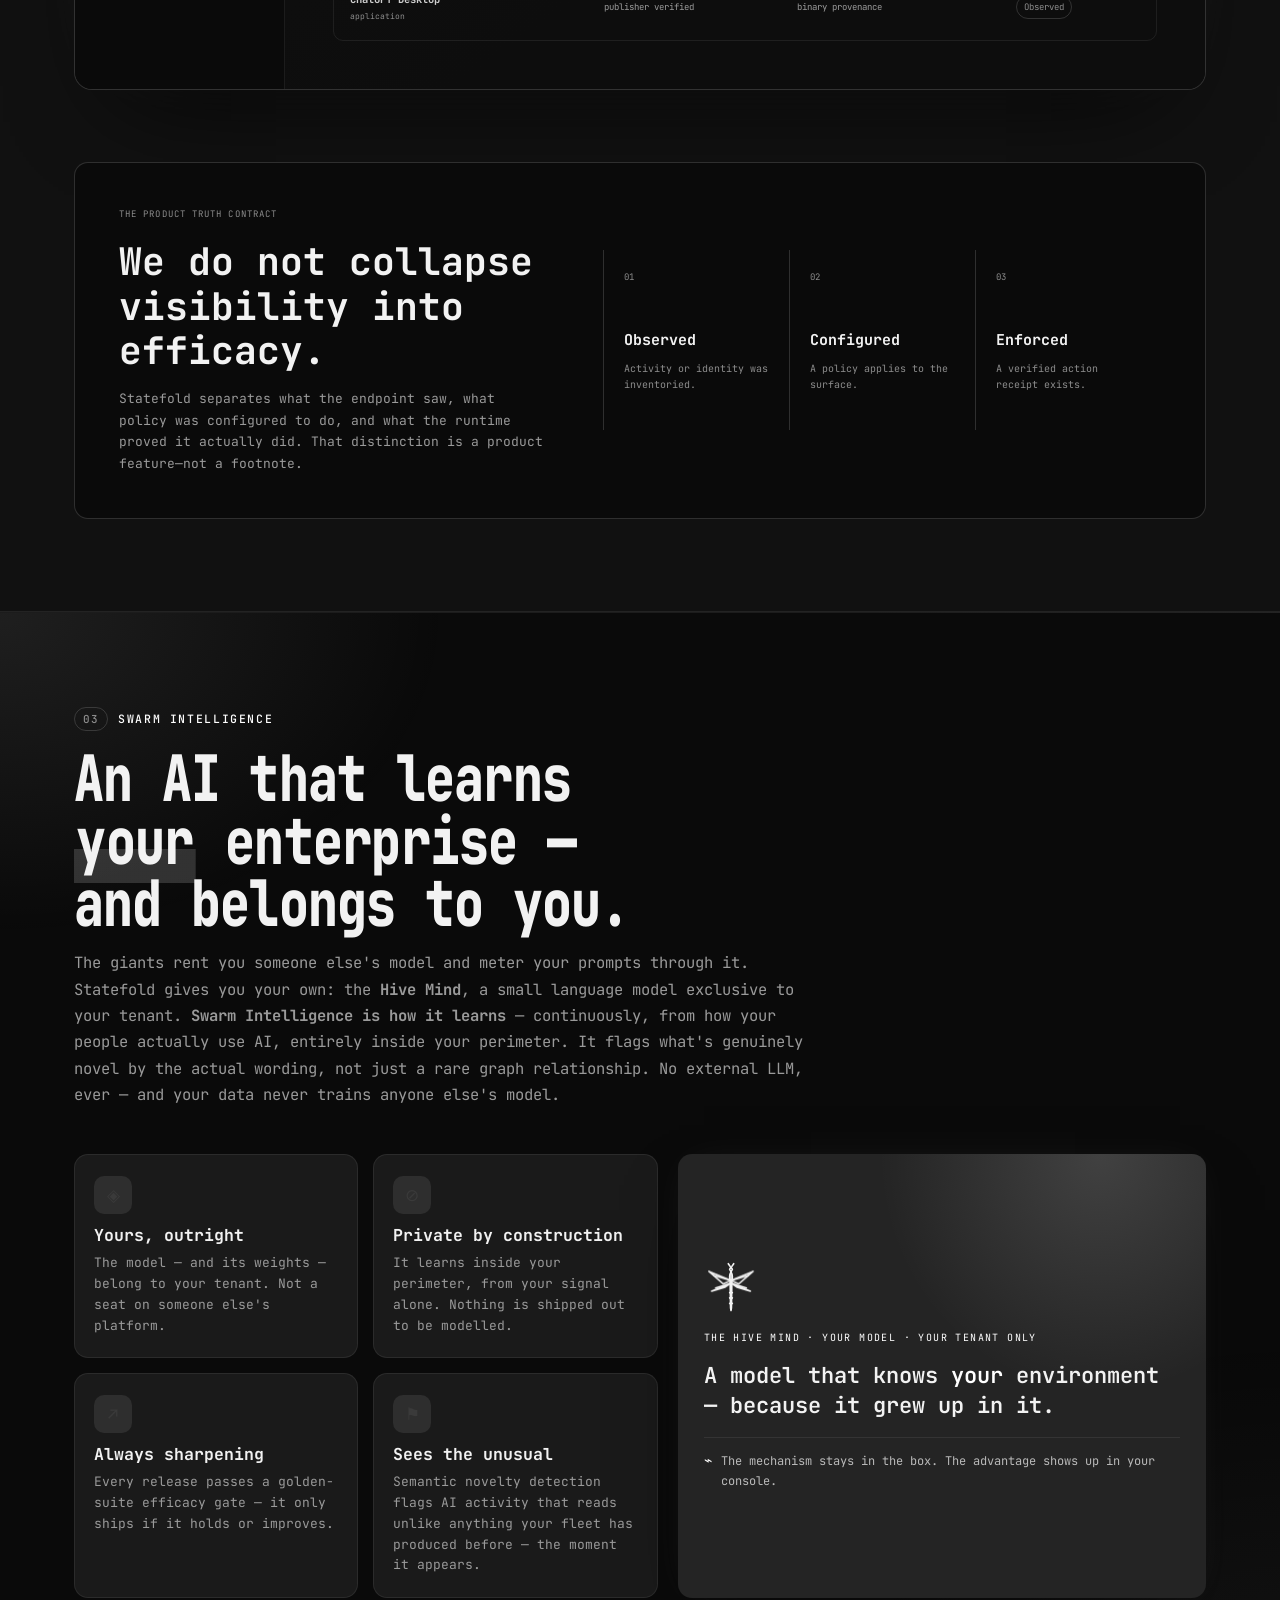
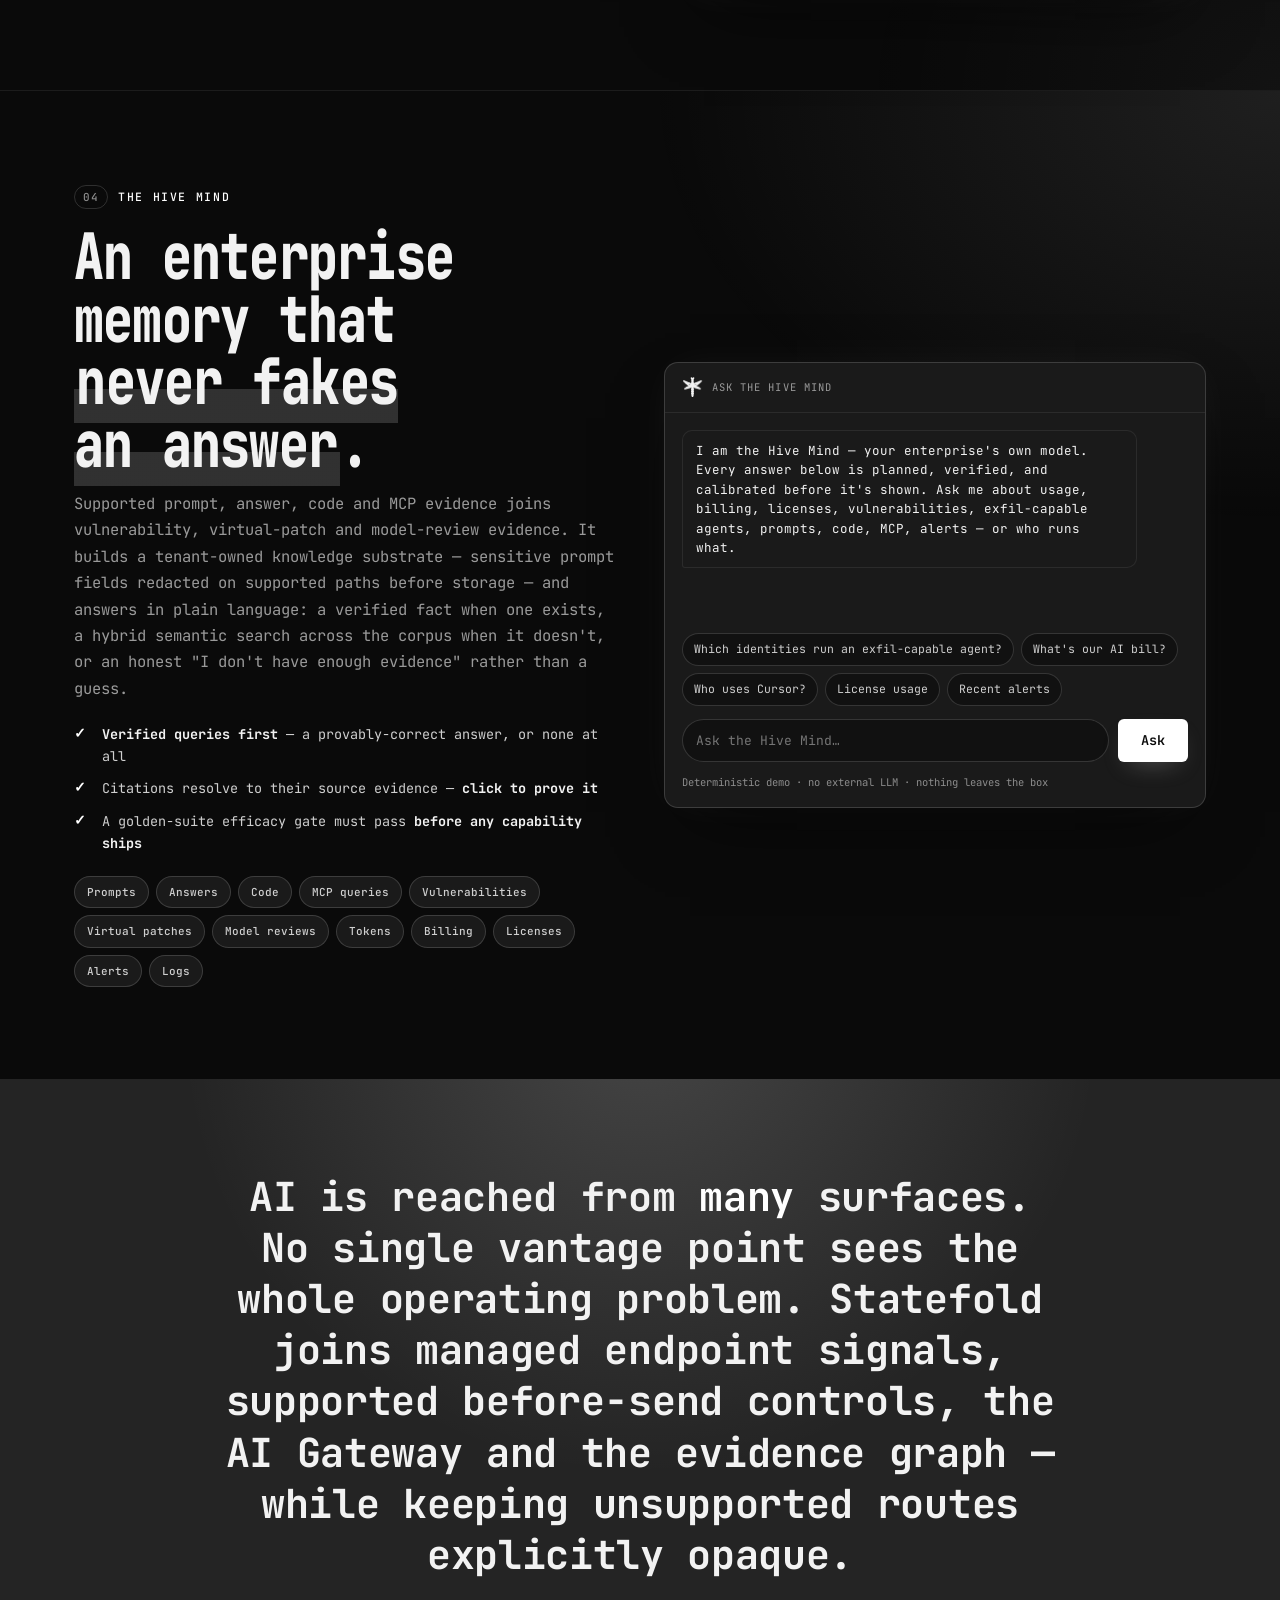
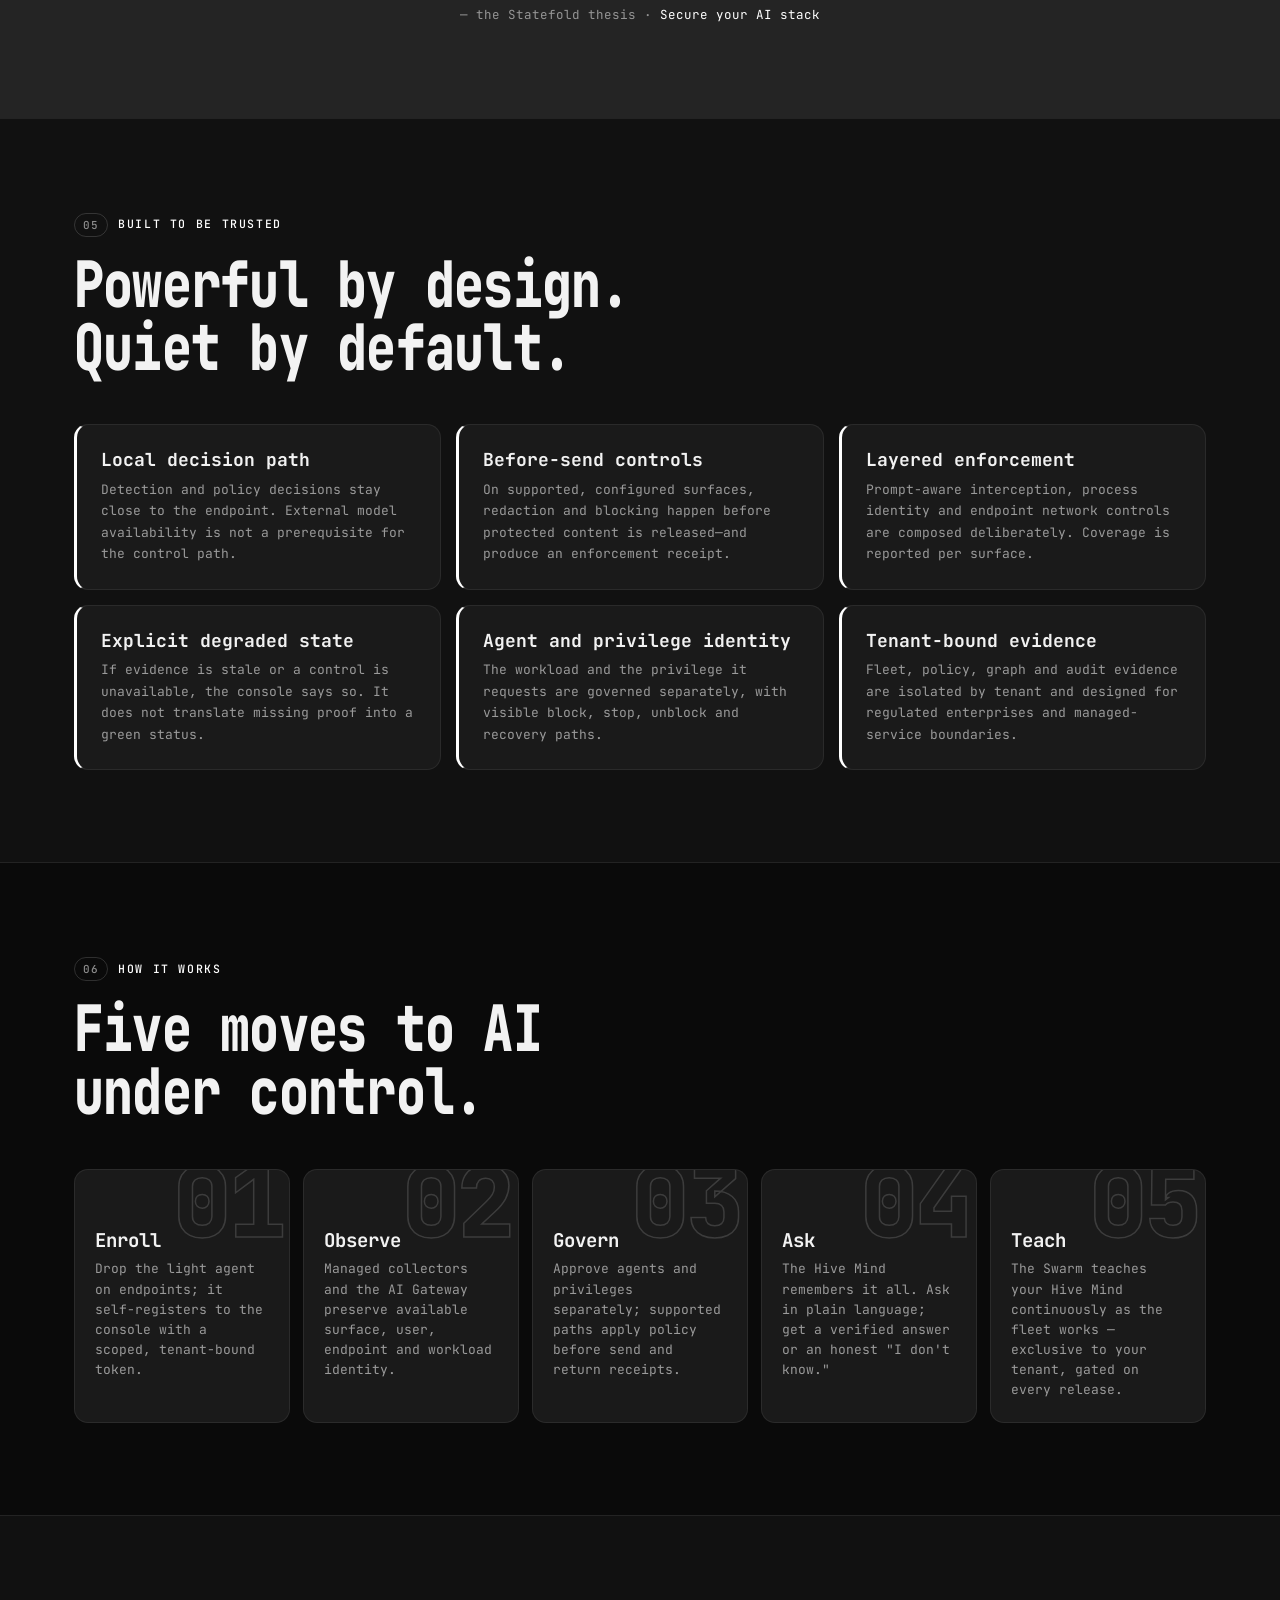
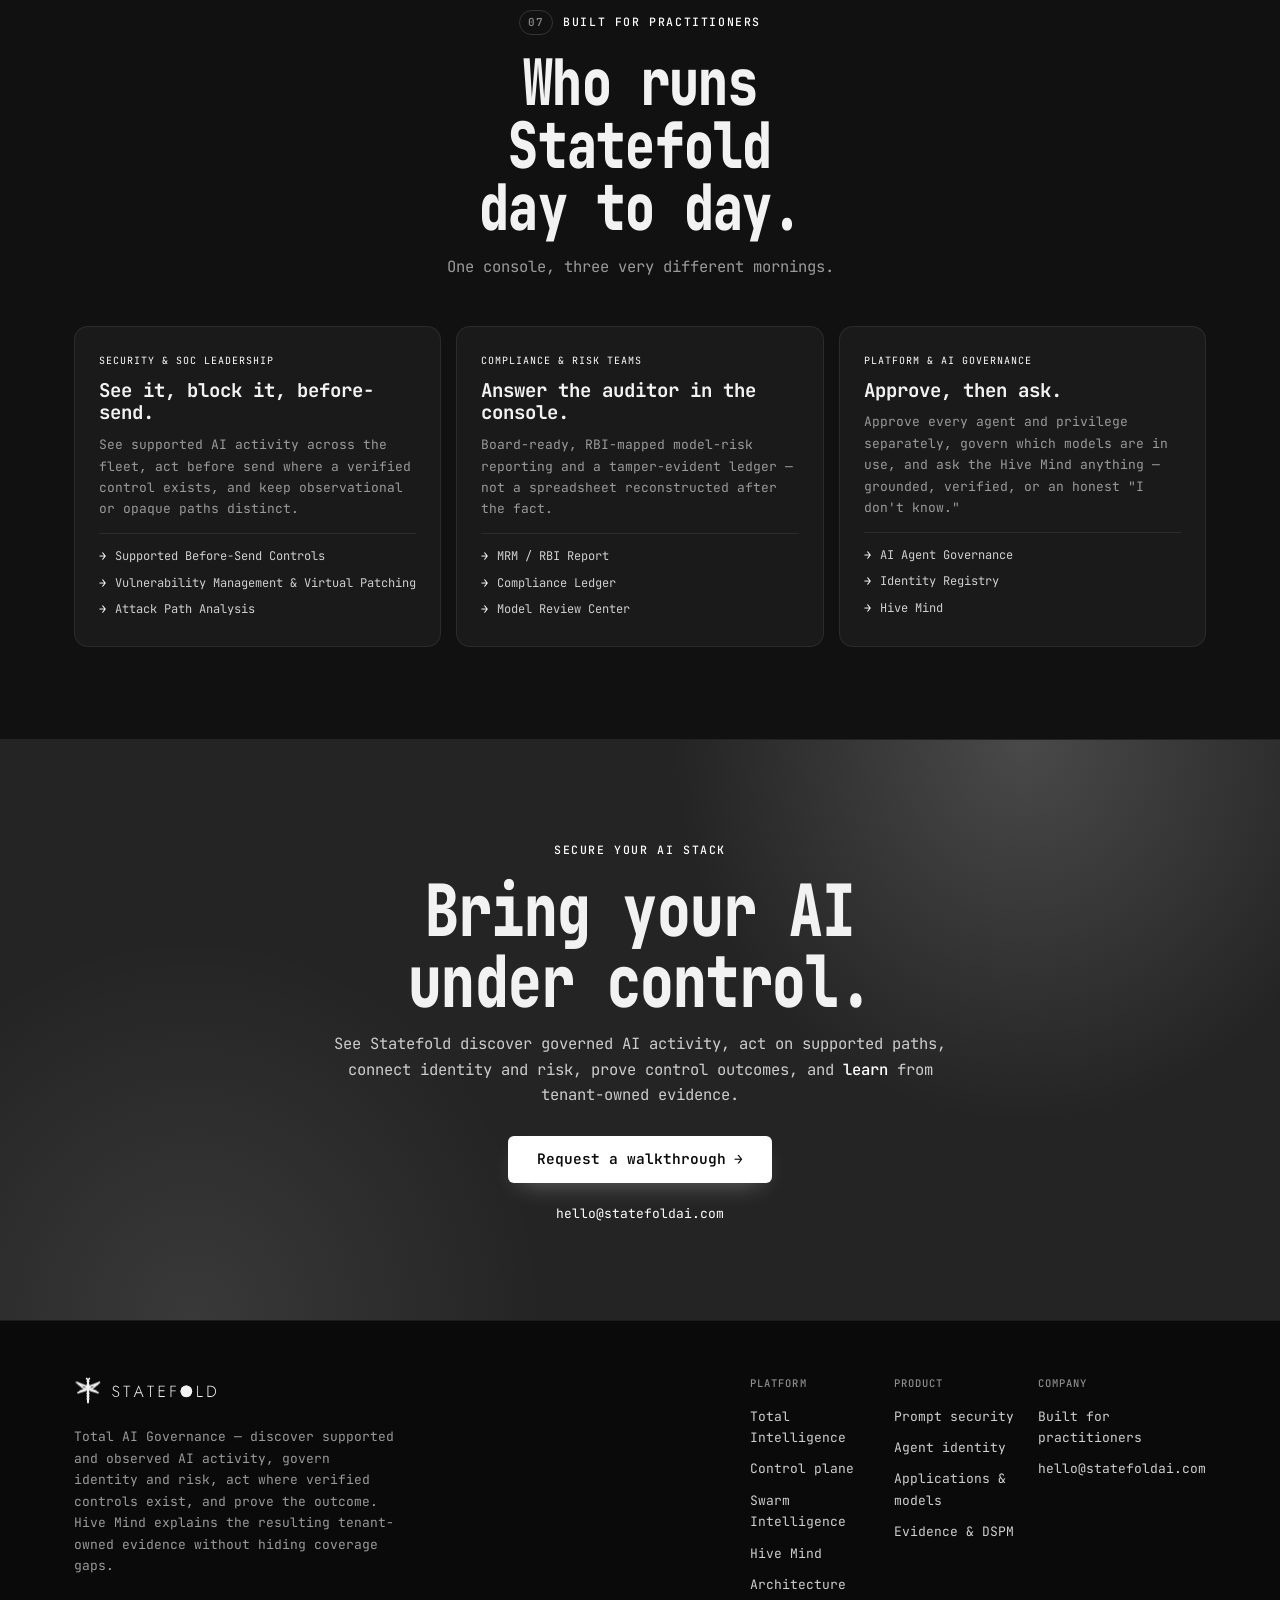
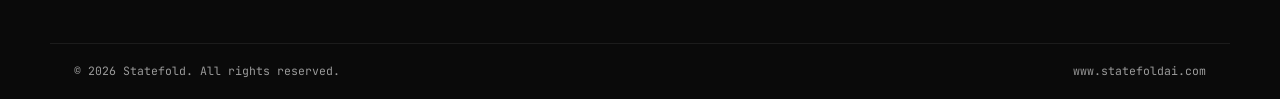
==== commit 72fbcc0d: "Publish Total Intelligence experience" ====
--- a/index.html
+++ b/index.html
@@ -4,58 +4,41 @@
   <meta charset="UTF-8" />
   <meta name="viewport" content="width=device-width, initial-scale=1.0" />
   <title>Statefold — Total AI Governance</title>
-  <meta name="description" content="Statefold lets teams see how AI is used, decide what is allowed, act at the right control point and prove the result across identity, data, risk, cost and policy." />
-  <meta name="theme-color" content="#F5F4EE" />
-  <link rel="icon" href="favicon.svg" type="image/svg+xml" />
+  <meta name="description" content="Statefold is the enterprise AI governance control plane: observe, govern, act on supported AI paths and prove outcomes across endpoints, gateways, agents, models, data and evidence." />
+  <meta name="theme-color" content="#0A0A0A" />
+  <meta name="robots" content="index,follow,max-image-preview:large" />
+  <link rel="canonical" href="https://www.statefoldai.com/" />
+  <link rel="icon" href="favicon.svg?v=20260826c" type="image/svg+xml" />
 
   <!-- Open Graph -->
   <meta property="og:title" content="Statefold — Total AI Governance" />
-  <meta property="og:description" content="Bring AI governance, security, risk, data, engineering and cost into one shared view — then prove that every important control works." />
+  <meta property="og:description" content="Enterprise AI. Governed decisions. Verifiable outcomes." />
   <meta property="og:type" content="website" />
   <meta property="og:url" content="https://www.statefoldai.com" />
+  <meta property="og:site_name" content="Statefold" />
+  <meta property="og:image" content="https://www.statefoldai.com/og-total-intelligence.png?v=20260826b" />
+  <meta property="og:image:width" content="1200" />
+  <meta property="og:image:height" content="630" />
+  <meta property="og:image:alt" content="Statefold Total Intelligence — enterprise AI, governed decisions, verifiable outcomes" />
+  <meta name="twitter:card" content="summary_large_image" />
+  <meta name="twitter:title" content="Statefold — Total AI Governance" />
+  <meta name="twitter:description" content="Enterprise AI. Governed decisions. Verifiable outcomes." />
+  <meta name="twitter:image" content="https://www.statefoldai.com/og-total-intelligence.png?v=20260826b" />
+  <meta name="twitter:image:alt" content="Statefold Total Intelligence — enterprise AI, governed decisions, verifiable outcomes" />
 
   <link rel="preconnect" href="https://fonts.googleapis.com" />
   <link rel="preconnect" href="https://fonts.gstatic.com" crossorigin />
-  <link href="https://fonts.googleapis.com/css2?family=IBM+Plex+Mono:wght@400;500;600&amp;family=Inter+Tight:wght@400;500;600;700;800&amp;display=swap" rel="stylesheet" />
-  <link rel="stylesheet" href="styles.css?v=20260823e" />
+  <link href="https://fonts.googleapis.com/css2?family=JetBrains+Mono:ital,wght@0,400;0,500;0,600;0,700;0,800;1,400;1,500&display=swap" rel="stylesheet" />
+  <link rel="stylesheet" href="styles.css?v=20260826a" />
 </head>
 <body>
+  <a class="skip-link" href="#main-content">Skip to content</a>
+  <div class="grain" aria-hidden="true"></div>
   <div class="cursor-ring" aria-hidden="true"></div>
   <div class="cursor-dot" aria-hidden="true"></div>
 
-  <svg class="brand-sprite" width="0" height="0" aria-hidden="true">
-    <symbol id="sf-mark" viewBox="0 0 120 120">
-      <g fill="none" stroke="currentColor" stroke-width="2" stroke-linecap="round" stroke-linejoin="round">
-        <path d="M60 13 L57 18.5 L60 24 L63 18.5 Z M58 12 L54 6 M62 12 L66 6"></path>
-        <path d="M60 24 C63.5 30 63.5 38 62 44 L61 104 L60 110 L59 104 L58 44 C56.5 38 56.5 30 60 24 Z M60 26 L60 107"></path>
-        <path d="M57 70 L60 73 L63 70 M57 82 L60 85 L63 82 M57 94 L60 97 L63 94"></path>
-        <path d="M60 43 L11 23 L43 51 Z M60 43 L22 32 M60 43 L109 23 L77 51 Z M60 43 L98 32"></path>
-        <path d="M60 49 L17 67 L47 58 Z M60 49 L26 60 M60 49 L103 67 L73 58 Z M60 49 L94 60"></path>
-      </g>
-    </symbol>
-  </svg>
-
-  <!-- ===================== BRAND SPLASH / ORBIT FILM ===================== -->
-  <section id="brand-reveal" class="brand-overture" aria-label="Statefold — Total AI Governance">
-    <img id="orbitFilm" class="orbit-film" src="media/statefold-orbit.gif?v=20260809by" data-orbit-src="media/statefold-orbit.gif?v=20260809by" width="540" height="500" alt="" aria-hidden="true" />
-    <div class="overture-coordinates" aria-hidden="true"><span>00° / GOVERNANCE LAYER</span><span>STATEFOLD / 2026</span></div>
-    <div class="overture-horizon" aria-hidden="true"></div>
-    <div class="overture-lockup">
-      <img class="overture-favicon" src="favicon.svg" alt="" width="512" height="512" />
-      <div class="dragon-birth" aria-hidden="true">
-        <svg class="overture-mark" viewBox="0 0 120 120"><use href="#sf-mark"></use></svg>
-      </div>
-      <div class="overture-wordframe" aria-label="Statefold">
-        <span class="overture-eclipse" aria-hidden="true"></span>
-        <svg class="overture-wordmark" width="410" height="54" aria-hidden="true"><use href="#sf-word"></use></svg>
-      </div>
-      <div class="overture-governance">Total AI Governance</div>
-      <div class="overture-name">STATEFOLD</div>
-      <div class="overture-rule" aria-hidden="true"></div>
-      <div class="overture-tag"><span>Total AI Governance</span><span>Every model. Every agent. Every endpoint.</span></div>
-    </div>
-    <a class="overture-enter" href="#top"><span>Enter Statefold</span><i></i></a>
-    <button class="overture-sound" type="button" aria-pressed="false"><i aria-hidden="true"></i><span>Sound off</span></button>
+  <!-- ===================== BRAND SPLASH (cinematic launch — kept as-is) ===================== -->
+  <section id="brand-reveal">
     <div class="br-inner">
       <svg class="df br-df" viewBox="0 0 120 120" aria-hidden="true">
 <defs>
@@ -85,16 +68,14 @@
       <div class="br-pool" aria-hidden="true"></div>
       <div class="br-rule"></div>
       <div class="br-name">STATEFOLD</div>
-      <div class="br-tag">TOTAL AI GOVERNANCE</div>
+      <div class="br-tag">ENDPOINT AI SECURITY</div>
     </div>
     <div class="br-cue" aria-hidden="true"><div class="br-cue-line"></div></div>
   </section>
 
   <!-- scroll progress + film grain + background wave -->
   <div class="scrollbar" id="scrollbar" aria-hidden="true"></div>
-  <div class="grain" aria-hidden="true"></div>
   <div class="bg-grid" aria-hidden="true"></div>
-  <div class="site-atmosphere" aria-hidden="true"><i></i><span></span></div>
 
   <!-- shared brand wordmark glyph (referenced by the logo lockups via <use>) -->
   <svg width="0" height="0" style="position:absolute" aria-hidden="true">
@@ -126,371 +107,233 @@
         <svg class="brand-word" aria-hidden="true"><use href="#sf-word"></use></svg>
       </a>
       <nav class="nav-links" aria-label="Primary">
-        <a href="#duality">Why Statefold</a>
-        <a href="#platform">Operating system</a>
-        <a href="#swarm">Intelligence</a>
+        <a href="total-intelligence/">Platform</a>
+        <a href="#swarm">Swarm</a>
+        <a href="#hive">Hive Mind</a>
         <a href="#trust">Architecture</a>
-        <a href="#teams">For every team</a>
+        <a href="#teams">Teams</a>
       </nav>
       <div class="nav-cta">
         <a class="btn btn-ghost" href="mailto:hello@statefoldai.com">hello@statefoldai.com</a>
       </div>
-      <button class="nav-burger" id="burger" aria-label="Menu" aria-expanded="false">
+      <button class="nav-burger" id="burger" aria-label="Menu" aria-controls="navMobile" aria-expanded="false">
         <span></span><span></span><span></span>
       </button>
     </div>
     <div class="nav-mobile" id="navMobile">
-      <a href="#duality">Why Statefold</a>
-      <a href="#platform">Operating system</a>
-      <a href="#swarm">Intelligence</a>
+      <a href="total-intelligence/">Platform</a>
+      <a href="#swarm">Swarm Intelligence</a>
+      <a href="#hive">Hive Mind</a>
       <a href="#trust">Architecture</a>
-      <a href="#teams">For every team</a>
+      <a href="#teams">Teams</a>
+      <a href="mailto:hello@statefoldai.com">hello@statefoldai.com</a>
     </div>
   </header>
 
-  <nav class="chapter-rail" aria-label="Page chapters">
-    <span class="rail-line"></span>
-    <a href="#problem" data-chapter="problem"><i></i><span>01 / FRACTURE</span></a>
-    <a href="#duality" data-chapter="duality"><i></i><span>02 / FUSION</span></a>
-    <a href="#platform" data-chapter="platform"><i></i><span>03 / LOOP</span></a>
-    <a href="#swarm" data-chapter="swarm"><i></i><span>04 / LEARN</span></a>
-    <a href="#hive" data-chapter="hive"><i></i><span>05 / EXPLAIN</span></a>
-    <a href="#trust" data-chapter="trust"><i></i><span>06 / TRUST</span></a>
-    <a href="#teams" data-chapter="teams"><i></i><span>07 / TEAMS</span></a>
-  </nav>
+  <main id="main-content">
 
   <!-- ===================== HERO ===================== -->
   <section class="hero">
-    <div class="void-stage" data-void aria-hidden="true">
-      <canvas id="voidCanvas" class="void-canvas"></canvas>
-      <div class="void-orb">
-        <img class="void-orb-film" src="media/hero-burn-orb.webp?v=20260809ca" width="512" height="512" alt="" />
-        <svg class="void-mark" viewBox="0 0 120 120">
-          <use class="burn-edge" href="#sf-mark"></use>
-          <use class="burn-cut" href="#sf-mark"></use>
-          <use class="burn-heat" href="#sf-mark"></use>
-        </svg>
-      </div>
-    </div>
-    <div class="hero-veil" aria-hidden="true"></div>
-    <div class="hero-v3 wrap">
-      <div class="hero-v3-copy">
-        <div class="hero-v3-eyebrow"><span></span>Total AI Governance</div>
-        <h1><span>Total</span><span class="hero-intelligence">intelligence.</span><em>Under control.</em></h1>
-        <p>One operating system to see how AI is used, decide what is allowed, act where controls exist and prove the result. Governance, security, risk, data, engineering and cost finally work from the same evidence.</p>
-        <div class="hero-v3-actions">
-          <a class="btn btn-primary btn-lg" href="#platform">Enter the platform <span class="arr">→</span></a>
-          <a class="text-link" href="mailto:hello@statefoldai.com">Request a private walkthrough <span>↗</span></a>
-        </div>
-        <div class="hero-v3-proof">
-          <span><b>01</b> Unifies every perspective</span>
-          <span><b>02</b> Gates every important action</span>
-          <span><b>03</b> Proves real-world efficacy</span>
-        </div>
-      </div>
-      <div class="hero-v3-folio" aria-hidden="true"><span>SF / 001</span><i></i><span>SCROLL TO GOVERN</span></div>
-    </div>
-  </section>
-
-  <!-- ===================== SURFACES MARQUEE ===================== -->
-  <section class="marquee-band" id="surfaces" aria-label="AI surfaces Statefold watches">
-    <div class="marquee-label">One set of rules across your AI tools</div>
+    <div class="hero-mesh" aria-hidden="true"><span></span><span></span><span></span></div>
+    <div class="hero-spotlight" aria-hidden="true"></div>
+    <div class="wrap hero-grid">
+      <div class="hero-copy reveal">
+        <a class="kicker" href="total-intelligence/#proof">
+          <span class="kicker-dot"></span> New — verified answers, evidence chains &amp; supported before-send controls <span class="kicker-arrow">→</span>
+        </a>
+        <h1>Govern enterprise AI<br>from <span class="stroke-ghost">endpoint to gateway.</span></h1>
+        <p class="lede">
+          Statefold joins AI use, identity, agents, models, sensitive data, policy and evidence
+          across managed endpoints and the AI Gateway. It acts <em>before send on supported paths</em>,
+          keeps unsupported routes explicit, and lets <strong>Hive&nbsp;Mind</strong> answer from
+          tenant-owned evidence without a silent hosted-model fallback.
+        </p>
+        <div class="hero-actions">
+          <a class="btn btn-primary btn-lg" href="total-intelligence/">See the platform <span class="arr">→</span></a>
+          <a class="btn btn-ghost btn-lg" href="#hive">Ask the Hive Mind <span class="arr">→</span></a>
+        </div>
+        <ul class="hero-trust">
+          <li><span class="dot"></span> No hosted Hive fallback</li>
+          <li><span class="dot"></span> Verified control receipts</li>
+          <li><span class="dot"></span> Offline-safe endpoint policy</li>
+        </ul>
+      </div>
+
+      <div class="hero-visual reveal" aria-hidden="true">
+        <svg class="df hero-df" viewBox="0 0 120 120" aria-hidden="true">
+<defs>
+  <linearGradient id="df-chrome-hero" gradientUnits="userSpaceOnUse" x1="8" y1="0" x2="112" y2="120">
+    <stop offset="0%" stop-color="#3a3a3a"/>
+    <stop offset="18%" stop-color="#d8d8d8"/>
+    <stop offset="32%" stop-color="#6e6e6e"/>
+    <stop offset="50%" stop-color="#ffffff"/>
+    <stop offset="68%" stop-color="#6e6e6e"/>
+    <stop offset="82%" stop-color="#d8d8d8"/>
+    <stop offset="100%" stop-color="#333333"/>
+  </linearGradient>
+</defs>
+<g class="df-hover">
+  <g class="df-body">
+    <path class="p c1" d="M60 13 L57 18.5 L60 24 L63 18.5 Z"></path>
+    <path class="p c1" d="M58 12 L54 6 M62 12 L66 6"></path>
+    <path class="p c2" d="M60 24 C63.5 30 63.5 38 62 44 L61 104 L60 110 L59 104 L58 44 C56.5 38 56.5 30 60 24 Z"></path>
+    <path class="p c2" d="M60 26 L60 107"></path>
+    <path class="p c3" d="M57 70 L60 73 L63 70 M57 82 L60 85 L63 82 M57 94 L60 97 L63 94"></path>
+  </g>
+  <g class="w up uf d-ul" style="--uf:-30deg"><g class="w up fl-ul"><path class="p" d="M60 43 L11 23 L43 51 Z"></path><path class="p" d="M60 43 L22 32"></path></g></g>
+  <g class="w up uf d-ur" style="--uf:30deg"><g class="w up fl-ur"><path class="p" d="M60 43 L109 23 L77 51 Z"></path><path class="p" d="M60 43 L98 32"></path></g></g>
+  <g class="w lo uf d-ll" style="--uf:24deg"><g class="w lo fl-ll"><path class="p" d="M60 49 L17 67 L47 58 Z"></path><path class="p" d="M60 49 L26 60"></path></g></g>
+  <g class="w lo uf d-lr" style="--uf:-24deg"><g class="w lo fl-lr"><path class="p" d="M60 49 L103 67 L73 58 Z"></path><path class="p" d="M60 49 L94 60"></path></g></g>
+</g></svg>
+        <div class="hero-pool" aria-hidden="true"></div>
+        <div class="hero-cap">
+          <span><b data-count="347">0</b> facts</span><span><b data-count="487">0</b> AI events</span>
+          <span><b data-count="75.5" data-suffix="k" data-dec="1">0</b> tokens</span><span><b data-count="0.53" data-prefix="$" data-dec="2">0</b> AI bill</span>
+        </div>
+        <div class="hero-feed" aria-hidden="true">
+          <div class="hf-head">
+            <span class="hf-pulse"></span>
+            <span class="hf-label">Live · endpoint feed</span>
+            <span class="hf-shield">6 / 6 surfaces</span>
+          </div>
+          <div class="hf-rows" id="hfRows"></div>
+        </div>
+      </div>
+    </div>
+    <a class="scroll-cue" href="#surfaces" aria-label="Scroll"><span></span></a>
+  </section>
+
+  <!-- ===================== PUBLIC PRODUCT SIGNAL ===================== -->
+  <section class="marquee-band" id="surfaces" aria-label="The Statefold control plane">
+    <div class="marquee-label">One accountable view of enterprise AI</div>
     <div class="marquee">
       <div class="marquee-track">
-        <span>Browser AI</span><i>·</i><span>IDE assistants</span><i>·</i><span>MCP servers</span><i>·</i><span>Amazon Bedrock</span><i>·</i><span>Native SDKs</span><i>·</i><span>Clipboard</span><i>·</i><span>Local proxy</span><i>·</i><span>DNS</span><i>·</i><span>Autonomous agents</span><i>·</i><span>File egress</span><i>·</i>
-        <span>Browser AI</span><i>·</i><span>IDE assistants</span><i>·</i><span>MCP servers</span><i>·</i><span>Amazon Bedrock</span><i>·</i><span>Native SDKs</span><i>·</i><span>Clipboard</span><i>·</i><span>Local proxy</span><i>·</i><span>DNS</span><i>·</i><span>Autonomous agents</span><i>·</i><span>File egress</span><i>·</i>
-      </div>
-    </div>
-  </section>
-
-  <!-- ===================== STATS ===================== -->
-  <section class="stats">
-    <div class="wrap stats-grid">
-      <div class="stat reveal" style="--i:0"><b>SEE</b><span>AI, agents, models, tools, identities, data and spend</span></div>
-      <div class="stat reveal" style="--i:1"><b>DECIDE</b><span>policy, approval, risk, access and acceptable use</span></div>
-      <div class="stat reveal" style="--i:2"><b>ACT</b><span>allow, alert, redact, block, revoke, route or isolate</span></div>
-      <div class="stat reveal" style="--i:3"><b>PROVE</b><span>coverage, action, outcome, ownership and efficacy</span></div>
-    </div>
-  </section>
-
-  <!-- ===================== PROBLEM ===================== -->
-  <section class="section" id="problem">
+        <span>Prompt activity</span><i>·</i><span>Agent identities</span><i>·</i><span>MCP connections</span><i>·</i><span>Applications</span><i>·</i><span>Models</span><i>·</i><span>Software provenance</span><i>·</i><span>Destinations</span><i>·</i><span>Data exposure</span><i>·</i><span>Evidence</span><i>·</i>
+        <span>Prompt activity</span><i>·</i><span>Agent identities</span><i>·</i><span>MCP connections</span><i>·</i><span>Applications</span><i>·</i><span>Models</span><i>·</i><span>Software provenance</span><i>·</i><span>Destinations</span><i>·</i><span>Data exposure</span><i>·</i><span>Evidence</span><i>·</i>
+      </div>
+    </div>
+  </section>
+
+  <!-- ===================== CATEGORY ===================== -->
+  <section class="section category" id="problem">
+    <div class="wrap">
+      <div class="category-intro reveal">
+        <div class="eyebrow"><span class="sec-no">01</span> The category</div>
+        <h2>AI has moved into the endpoint.<br>Governance has not.</h2>
+        <p>Employees do not use AI through one gateway. They use native applications, browser sessions,
+          IDE copilots, local models, MCP tools and autonomous agents. Each creates a different trail.
+          Statefold turns those trails into one governed operating picture.</p>
+      </div>
+
+      <div class="category-grid">
+        <article class="category-card reveal" style="--i:0">
+          <span class="category-index">01 / inventory</span>
+          <h3>The estate is fragmented.</h3>
+          <p>Security sees tools, prompts, identities, models and connections in separate systems—or not at all.</p>
+        </article>
+        <article class="category-card reveal" style="--i:1">
+          <span class="category-index">02 / control</span>
+          <h3>Policy arrives too late.</h3>
+          <p>Network logs can explain what left. They cannot always stop sensitive data at the moment of intent.</p>
+        </article>
+        <article class="category-card reveal" style="--i:2">
+          <span class="category-index">03 / proof</span>
+          <h3>Dashboards overstate certainty.</h3>
+          <p>Observed, configured and enforced are different states. Mature governance must prove which one is true.</p>
+        </article>
+      </div>
+
+      <div class="category-thesis reveal">
+        <span class="thesis-label">Statefold's wedge</span>
+        <p><strong>The endpoint control plane for enterprise AI.</strong> Inventory what exists. Decide what is allowed. Act where control is available. Prove the outcome.</p>
+      </div>
+    </div>
+  </section>
+
+  <!-- ===================== PLATFORM ===================== -->
+  <section class="section alt platform-v2" id="platform">
     <div class="wrap">
       <div class="sec-head reveal">
-        <div class="eyebrow"><span class="sec-no">01</span> The fracture</div>
-        <h2>AI crosses the company. Governance is still split by department.</h2>
-        <p class="sec-sub">The same AI interaction can be a security event, a privacy decision, a model-risk question, an access change, a software exposure and a cost. Separate tools give each team a fragment. Nobody owns the complete outcome.</p>
-      </div>
-      <div class="cards-3">
-        <article class="card reveal" style="--i:0">
-          <div class="ic">◇</div>
-          <h3>One event. Many partial truths.</h3>
-          <p>Inventory knows the app. Security knows the device. IAM knows the user. Finance knows the bill. None can explain the whole decision.</p>
-        </article>
-        <article class="card reveal" style="--i:1">
-          <div class="ic">⚠</div>
-          <h3>Policy without an operating loop</h3>
-          <p>A written rule is not a control. Teams need to know where it reached, whether it acted and what changed because of it.</p>
-        </article>
-        <article class="card reveal" style="--i:2"><div class="ic">∅</div>
-          <h3>Activity without accountability</h3>
-          <p>An agent can act with data, tools and powerful access. Without joined evidence, ownership and efficacy are reconstructed too late.</p>
-        </article>
-      </div>
-    </div>
-  </section>
-
-  <!-- ===================== WHY THE SYSTEM IS FUSED ===================== -->
-  <section class="section duality" id="duality">
-    <div class="wrap">
-      <div class="duality-head reveal">
-        <div class="eyebrow"><span class="sec-no">02</span> Why Statefold is fused</div>
-        <h2>AI is not one problem.<br><span>It is one connected system.</span></h2>
-        <p>Statefold brings the perspectives together because the decisions depend on one another. A model cannot be governed without knowing its users. An agent cannot be approved without knowing its tools and access. A policy cannot be trusted without proof that it worked.</p>
-      </div>
-
-      <div class="duality-stage reveal" data-spatial>
-        <canvas class="field-canvas" id="statefoldField" aria-hidden="true"></canvas>
-
-        <div class="duality-core" aria-label="Statefold evidence graph">
-          <span>ONE SHARED RECORD</span>
-          <strong>Every perspective meets on the same fold.</strong>
-          <small>SIGNAL → CONTEXT → DECISION → ACTION → OUTCOME</small>
-        </div>
-
-        <div class="perspective-orbit" aria-label="Departments working from shared evidence">
-          <article class="perspective p-governance"><i>01</i><b>AI governance</b><small>What exists? Who owns it? Is it approved?</small></article>
-          <article class="perspective p-security"><i>02</i><b>Security</b><small>What can be reached, abused or exfiltrated?</small></article>
-          <article class="perspective p-data"><i>03</i><b>Data &amp; privacy</b><small>What sensitive data is in scope or leaving?</small></article>
-          <article class="perspective p-engineering"><i>04</i><b>Engineering</b><small>Which models, agents and tools are safe and effective?</small></article>
-          <article class="perspective p-risk"><i>05</i><b>Risk &amp; compliance</b><small>Which obligation, control and evidence applies?</small></article>
-          <article class="perspective p-finance"><i>06</i><b>Finance &amp; procurement</b><small>What is used, duplicated, valuable or wasteful?</small></article>
-        </div>
-
-        <div class="fold-legend" aria-hidden="true">
-          <span>Raw signals</span><i></i><b>One continuous decision history</b><i></i><span>Proven outcomes</span>
-        </div>
-      </div>
-
-      <article class="shared-event reveal" id="shared-event" aria-labelledby="shared-event-title">
-        <header>
-          <span>ILLUSTRATIVE SHARED EVENT / EVT-7F2A</span>
-          <h3 id="shared-event-title">One AI request. One trace from identity to outcome.</h3>
-          <p>An engineer asks an AI coding agent to diagnose a production incident. What looks like one prompt becomes a governed chain of people, software, identity, data, destination, policy and outcome.</p>
-        </header>
-        <ol class="event-trace">
-          <li><i>01</i><small>IDENTITY</small><b>Production engineer · managed endpoint HIVE-27</b><em>SSO identity + device binding</em></li>
-          <li><i>02</i><small>AGENT + TOOL</small><b>Coding agent selects the database MCP</b><em>Process + signed binary + tool scope</em></li>
-          <li><i>03</i><small>SOFTWARE EXPOSURE</small><b>The selected plug-in carries a reachable high-risk flaw</b><em>Provenance + vulnerability evidence</em></li>
-          <li><i>04</i><small>SENSITIVE DATA</small><b>Restricted customer records are in reach</b><em>DSPM classification + lineage</em></li>
-          <li><i>05</i><small>REACHABLE ROUTE</small><b>The tool can send results to an external model destination</b><em>Graph path + egress destination</em></li>
-          <li><i>06</i><small>POLICY DECISION</small><b>Production data is outside this agent’s approved scope</b><em>Identity + tool + data rule</em></li>
-          <li><i>07</i><small>ACTION</small><b>Tool call blocked; agent access revoked</b><em>Policy + real control point</em></li>
-          <li class="event-proof"><i>08</i><small>VERIFIED OUTCOME</small><b>No query executed; revocation acknowledged</b><em>Enforcement receipt + efficacy check</em></li>
-        </ol>
-        <footer>
-          <p><span>SECURITY FOR AI</span> The agent, model, tool and data path were governed.</p>
-          <p><span>AI FOR SECURITY</span> The same evidence exposed a reachable software–identity–data attack path.</p>
-        </footer>
-      </article>
-
-      <div class="duality-thesis reveal">
-        <span>THE DESIGN PRINCIPLE</span>
-        <p>Statefold does not ask six departments to maintain six versions of reality. It keeps one evidence base and lets each team make its decision from the same identities, assets, relationships, policies, actions and outcomes.</p>
-      </div>
-
-      <div class="lens-pair reveal">
-        <article><span>SECURITY FOR AI</span><h3>Protect the AI system itself.</h3><p>Govern prompts, models, agents, tools, identities, data paths and provider access.</p></article>
-        <i aria-hidden="true">↔</i>
-        <article><span>AI FOR SECURITY</span><h3>Use AI activity to understand wider risk.</h3><p>Reveal when a software flaw, powerful identity, agent access and sensitive data form a reachable attack path.</p></article>
-      </div>
-    </div>
-  </section>
-
-  <!-- ===================== PLATFORM ===================== -->
-  <section class="section alt" id="platform">
-    <div class="wrap">
-      <div class="sec-head reveal">
-        <div class="eyebrow"><span class="sec-no">03</span> The operating system</div>
-        <h2>From signal to accountable outcome.</h2>
-        <p class="sec-sub">Every part of Statefold serves one continuous flow. It discovers activity, resolves the people and systems involved, builds context, makes a governed decision, acts at a real control point and verifies the result.</p>
-      </div>
-
-      <div class="arch reveal">
-        <div class="arch-node agent">
-          <span class="tag">StatefoldAgent.exe</span>
-          <h4>Endpoint control</h4>
-          <p>Finds AI activity, identifies the user or process, and applies rules on supported traffic before data is sent. Saved rules keep working if the console is briefly unavailable.</p>
-        </div>
-        <div class="arch-link"><span></span><span></span><span></span><i class="flow-dot" aria-hidden="true"></i></div>
-        <div class="arch-node console">
-          <span class="tag">StatefoldConsole.exe</span>
-          <h4>Central console</h4>
-          <p>One view of AI use, identity, rules, evidence, risk and model reviews. Each customer or business unit keeps its data separate.</p>
-        </div>
-      </div>
-
-      <div class="system-flow reveal" aria-label="Statefold end-to-end architecture">
-        <div class="flow-kicker"><span>THE STATEFOLD FLOW</span><b>One closed loop,<br>not a collection<br>of dashboards.</b><small>The chartreuse seam follows the decision from first signal to final proof.</small></div>
-        <div class="flow-rail" aria-hidden="true"><i></i></div>
-        <div class="flow-stage flow-ingest">
-          <span class="flow-index">01 / SIGNALS</span>
-          <h3>Observe the real estate.</h3>
-          <p>Endpoints, browsers, IDEs, agents, MCP, gateways, models, files, prompts, network and software send bounded evidence.</p>
-          <div class="flow-chips"><span>Endpoint</span><span>Gateway</span><span>Companion</span><span>Collectors</span></div>
-        </div>
-        <div class="flow-stage flow-resolve">
-          <span class="flow-index">02 / CONTEXT</span>
-          <h3>Resolve what the signal means.</h3>
-          <p>Statefold joins activity to the person, process, device, agent, model, tool, data asset, vulnerability and business owner.</p>
-          <div class="flow-chips"><span>Identity</span><span>Inventory</span><span>Lineage</span><span>Relationships</span></div>
-        </div>
-        <div class="flow-stage flow-decide">
-          <span class="flow-index">03 / DECISION</span>
-          <h3>Gate intent with context.</h3>
-          <p>Content rules, approvals, model risk, access, provider policy, budget and governance state meet at one decision point.</p>
-          <div class="flow-chips"><span>Policy</span><span>Approval</span><span>Risk</span><span>Budget</span></div>
-        </div>
-        <div class="flow-stage flow-act">
-          <span class="flow-index">04 / ACTION</span>
-          <h3>Act where authority exists.</h3>
-          <p>Allow, alert, redact, block, route, revoke, isolate or require review. Observation is never presented as enforcement.</p>
-          <div class="flow-chips"><span>Allow</span><span>Redact</span><span>Block</span><span>Revoke</span></div>
-        </div>
-        <div class="flow-stage flow-prove">
-          <span class="flow-index">05 / EFFICACY</span>
-          <h3>Verify the control changed reality.</h3>
-          <p>Receipts distinguish configured, deployed, exercised and effective. Gaps remain visible instead of becoming optimistic coverage.</p>
-          <div class="flow-chips"><span>Receipt</span><span>Outcome</span><span>Coverage</span><span>Gap</span></div>
-        </div>
-        <div class="flow-stage flow-learn">
-          <span class="flow-index">06 / INTELLIGENCE</span>
-          <h3>Turn outcomes into better governance.</h3>
-          <p>Hive explains the evidence. Swarm finds patterns. Teams refine policy, exposure priorities, model choices and spend from what actually happened.</p>
-          <div class="flow-chips"><span>Hive</span><span>Swarm</span><span>Attack paths</span><span>Reporting</span></div>
-        </div>
-      </div>
-
-      <div class="efficacy-gate reveal">
-        <div class="efficacy-copy">
-          <span class="lab-index">THE EFFICACY GATE</span>
-          <h3>A control is not real because a screen says “enforce”.</h3>
-          <p>Statefold follows every important control from intent to outcome. That gives leadership a truthful answer to the only question that matters: did it work?</p>
-        </div>
-        <ol class="efficacy-ladder">
-          <li><i>01</i><b>Intended</b><span>The rule and owner are clear.</span></li>
-          <li><i>02</i><b>Configured</b><span>The control is set correctly.</span></li>
-          <li><i>03</i><b>Deployed</b><span>It reached the right surface.</span></li>
-          <li><i>04</i><b>Exercised</b><span>A real or tested event invoked it.</span></li>
-          <li class="is-effective"><i>05</i><b>Effective</b><span>The expected outcome was confirmed.</span></li>
-          <li><i>06</i><b>Proven</b><span>The receipt can withstand review.</span></li>
-        </ol>
-        <div class="coverage-contract">
-          <div><span class="coverage-state enforced">Enforced</span><p>A supported control applied the rule and confirmed the result.</p></div>
-          <div><span class="coverage-state observed">Observed</span><p>Statefold saw the activity but did not claim it changed the request.</p></div>
-          <div><span class="coverage-state opaque">Opaque</span><p>Unsupported or pinned traffic remains an explicit coverage gap.</p></div>
-        </div>
-      </div>
-
-      <div class="cap-groups">
-        <div class="cap-group">
-          <div class="cap-group-head"><h3>Know what is in use</h3><span class="rule"></span><span class="count">03 →</span></div>
-          <div class="cap-grid">
-            <article class="cap reveal" style="--i:0">
-              <div class="cap-ic">⌖</div>
-              <h4>Prompt Inventory</h4>
-              <p>See observed prompts, models, apps, users and devices, then open the record behind each event.</p>
-            </article>
-            <article class="cap reveal" style="--i:1">
-              <div class="cap-ic">▣</div>
-              <h4>Agent &amp; MCP Discovery</h4>
-              <p>Find AI agents, tools and MCP connections, and show which device and identity each one belongs to.</p>
-            </article>
-            <article class="cap reveal" style="--i:2">
-              <div class="cap-ic tag-ic" style="background:var(--ink);color:var(--bg)">HASH</div>
-              <h4>Software Provenance</h4>
-              <p>Fingerprint AI software, check who signed it and show where it ran. Finding software does not automatically make it trusted.</p>
-            </article>
+        <div class="eyebrow"><span class="sec-no">02</span> The control plane</div>
+        <h2>Inventory. Decide. Act. Prove.</h2>
+        <p class="sec-sub">A single operating loop connects the AI estate to policy and evidence. The public
+          product story is deliberately simple; the underlying controls remain scoped, testable and explicit.</p>
+      </div>
+
+      <div class="control-loop" aria-label="Statefold operating loop">
+        <article class="loop-step reveal" style="--i:0">
+          <span class="loop-num">01</span><span class="loop-state">Observe</span>
+          <h3>Inventory the estate</h3>
+          <p>Prompts, agents, MCP connections, applications, models and software provenance—joined to endpoint and identity.</p>
+          <div class="loop-tags"><span>Prompt inventory</span><span>Agent identity</span><span>Estate graph</span></div>
+        </article>
+        <article class="loop-step reveal" style="--i:1">
+          <span class="loop-num">02</span><span class="loop-state">Decide</span>
+          <h3>Apply policy in context</h3>
+          <p>Evaluate destination, data class, model, agent identity, process posture and the requested privilege together.</p>
+          <div class="loop-tags"><span>Data rules</span><span>Destination policy</span><span>Identity grants</span></div>
+        </article>
+        <article class="loop-step reveal" style="--i:2">
+          <span class="loop-num">03</span><span class="loop-state">Act</span>
+          <h3>Intervene deliberately</h3>
+          <p>Allow, notify, redact, block, restrict or stop. Every action has a visible inverse and an accountable operator path.</p>
+          <div class="loop-tags"><span>Redact / block</span><span>Kill / unblock</span><span>Local enforcement</span></div>
+        </article>
+        <article class="loop-step reveal" style="--i:3">
+          <span class="loop-num">04</span><span class="loop-state">Prove</span>
+          <h3>Retain the evidence</h3>
+          <p>Prompt activity, decisions, receipts, provenance and graph context form an evidence trail for security and risk teams.</p>
+          <div class="loop-tags"><span>Evidence chain</span><span>DSPM graph</span><span>MRM reporting</span></div>
+        </article>
+      </div>
+
+      <div class="product-stage reveal">
+        <div class="product-window">
+          <div class="product-chrome">
+            <span class="product-mark">STATEFOLD / CONSOLE</span>
+            <span class="product-context">Illustrative product view</span>
+            <span class="product-health"><i></i> control plane connected</span>
           </div>
-        </div>
-
-        <div class="cap-group">
-          <div class="cap-group-head"><h3>Act at the control point</h3><span class="rule"></span><span class="count">03 →</span></div>
-          <div class="cap-grid">
-            <article class="cap reveal" style="--i:0">
-              <div class="cap-ic">⛉</div>
-              <h4>Prompt Security</h4>
-              <p>Allow, alert, hide sensitive text or block on supported prompt paths — and record the action that really happened.</p>
-            </article>
-            <article class="cap reveal" style="--i:1">
-              <div class="cap-ic tag-ic" style="background:var(--tint);color:var(--brand-2)">API</div>
-              <h4>AI Gateway</h4>
-              <p>Route server-side AI traffic to different providers through one set of rules, usage records and model controls.</p>
-            </article>
-            <article class="cap reveal" style="--i:2">
-              <div class="cap-ic">◎</div>
-              <h4>Agent Kill-Switch</h4>
-              <p>Approve an agent and its access separately. Block and unblock are real actions with a clear history.</p>
-            </article>
+          <div class="product-shell">
+            <aside class="product-rail" aria-label="Illustrative navigation">
+              <div class="rail-group"><b>Command</b><span>Overview</span><span>Live activity</span></div>
+              <div class="rail-group"><b>Estate</b><span>Endpoints</span><span>Applications &amp; models</span><span>Software provenance</span></div>
+              <div class="rail-group"><b>Protect</b><span class="active">Prompt security</span><span>Agent security</span><span>DSPM graph</span></div>
+              <div class="rail-group"><b>Govern</b><span>MRM &amp; evidence</span><span>Policy deployment</span></div>
+            </aside>
+            <div class="product-canvas">
+              <div class="canvas-head">
+                <div><span class="canvas-kicker">PROTECT / UNIFIED CONTROL</span><h3>AI actors. One accountable view.</h3></div>
+                <span class="canvas-time">Evidence current · 2m</span>
+              </div>
+              <div class="canvas-metrics">
+                <div><span>Identities</span><b>14</b><small>cloud · local · framework</small></div>
+                <div><span>Applications</span><b>22</b><small>signed and observed</small></div>
+                <div><span>Models</span><b>7</b><small>review state attached</small></div>
+                <div><span>Control state</span><b class="word">EXPLICIT</b><small>observed ≠ enforced</small></div>
+              </div>
+              <div class="canvas-table">
+                <div class="ct-row ct-head"><span>Actor / surface</span><span>Identity</span><span>Evidence</span><span>Policy state</span></div>
+                <div class="ct-row"><span><b>Claude Code</b><small>local agent</small></span><span>workload bound</span><span>activity + provenance</span><span class="status allowed">Allowed</span></div>
+                <div class="ct-row"><span><b>Gemini</b><small>browser surface</small></span><span>user + endpoint</span><span>prompt decision</span><span class="status redacted">Redacted</span></div>
+                <div class="ct-row"><span><b>Filesystem MCP</b><small>tool connection</small></span><span>agent + privilege</span><span>scope receipt</span><span class="status review">Review</span></div>
+                <div class="ct-row"><span><b>ChatGPT Desktop</b><small>application</small></span><span>publisher verified</span><span>binary provenance</span><span class="status observed">Observed</span></div>
+              </div>
+            </div>
           </div>
         </div>
-
-        <div class="cap-group">
-          <div class="cap-group-head"><h3>Connect identity and exposure</h3><span class="rule"></span><span class="count">03 →</span></div>
-          <div class="cap-grid">
-            <article class="cap reveal" style="--i:0">
-              <div class="cap-ic">▲</div>
-              <h4>Identity Registry</h4>
-              <p>Link people, devices, processes, agents and access so operators can see who or what acted.</p>
-            </article>
-            <article class="cap reveal" style="--i:1">
-              <div class="cap-ic">⛑</div>
-              <h4>DSPM &amp; Attack Graph</h4>
-              <p>Trace a route from a software flaw through identity, agent access and sensitive data to an outside destination.</p>
-            </article>
-            <article class="cap reveal" style="--i:2">
-              <div class="cap-ic">⚙</div>
-              <h4>Exposure Operations</h4>
-              <p>Prioritise flaws by what they can reach and how AI is involved — not by severity alone.</p>
-            </article>
-          </div>
-        </div>
-
-        <div class="cap-group">
-          <div class="cap-group-head"><h3>Review and prove</h3><span class="rule"></span><span class="count">03 →</span></div>
-          <div class="cap-grid">
-            <article class="cap reveal" style="--i:0">
-              <div class="cap-ic tag-ic" style="background:var(--ink);color:var(--bg)">CHAIN</div>
-              <h4>Decision Evidence</h4>
-              <p>Keep a traceable record of actions, rule versions and confirmations that can stand up to review.</p>
-            </article>
-            <article class="cap reveal" style="--i:1">
-              <div class="cap-ic tag-ic" style="background:var(--tint);color:var(--brand-2)">RBI</div>
-              <h4>MRM &amp; Model Review</h4>
-              <p>Keep the model list, independent reviews, control evidence and management reports in one place.</p>
-            </article>
-            <article class="cap reveal" style="--i:2">
-              <div class="cap-ic">☰</div>
-              <h4>Coverage &amp; Testing</h4>
-              <p>Show what is configured, what was seen and what was actually enforced. Test controls so gaps stay visible.</p>
-            </article>
-          </div>
-        </div>
-
-        <div class="cap-group">
-          <div class="cap-group-head"><h3>Own the intelligence</h3><span class="rule"></span><span class="count">02 →</span></div>
-          <div class="cap-grid">
-            <article class="cap reveal" style="--i:0">
-              <div class="cap-ic">⌥</div>
-              <h4>Hive Mind</h4>
-              <p>Ask a plain question about your AI environment and get an answer with sources — or a clear note that evidence is missing.</p>
-            </article>
-            <article class="cap reveal" style="--i:1">
-              <div class="cap-ic">▤</div>
-              <h4>Swarm Intelligence</h4>
-              <p>Learn useful patterns from your own evidence without relying on outside AI to make policy decisions.</p>
-            </article>
-          </div>
+      </div>
+
+      <div class="truth-contract reveal">
+        <div class="truth-copy">
+          <span class="truth-kicker">The product truth contract</span>
+          <h3>We do not collapse visibility into efficacy.</h3>
+          <p>Statefold separates what the endpoint saw, what policy was configured to do, and what the runtime proved it actually did. That distinction is a product feature—not a footnote.</p>
+        </div>
+        <div class="truth-states">
+          <div><span>01</span><b>Observed</b><p>Activity or identity was inventoried.</p></div>
+          <div><span>02</span><b>Configured</b><p>A policy applies to the surface.</p></div>
+          <div><span>03</span><b>Enforced</b><p>A verified action receipt exists.</p></div>
         </div>
       </div>
     </div>
@@ -500,19 +343,22 @@
   <section class="section swarm" id="swarm">
     <div class="wrap">
       <div class="sec-head reveal">
-        <div class="eyebrow"><span class="sec-no">04</span> Swarm Intelligence</div>
-        <h2>Intelligence built from <span class="u">your</span> own evidence.</h2>
-        <p class="sec-sub">The <strong>Hive Mind</strong> lets you ask questions about what Statefold has
-          seen and recorded. <strong>Swarm Intelligence</strong> looks for useful patterns and unusual
-          activity in your own data. Outside AI is not needed to make a policy decision.</p>
+        <div class="eyebrow"><span class="sec-no">03</span> Swarm Intelligence</div>
+        <h2>An AI that learns <span class="u">your</span> enterprise — and belongs to you.</h2>
+        <p class="sec-sub">The giants rent you someone else's model and meter your prompts through it.
+          Statefold gives you your own: the <strong>Hive Mind</strong>, a small language model exclusive
+          to your tenant. <strong>Swarm Intelligence is how it learns</strong> — continuously, from how
+          your people actually use AI, entirely inside your perimeter. It flags what's genuinely novel
+          by the actual wording, not just a rare graph relationship. No external LLM, ever — and your
+          data never trains anyone else's model.</p>
       </div>
 
       <div class="swarm-grid reveal">
         <div class="swarm-pillars">
-          <div class="sp"><div class="sp-ic">◈</div><h3>Your data stays yours</h3><p>Knowledge, rules and evidence stay separate for the organisation that produced them.</p></div>
-          <div class="sp"><div class="sp-ic">⊘</div><h3>No outside AI required</h3><p>Statefold does not need an external model to check a request or decide which rule applies.</p></div>
-          <div class="sp"><div class="sp-ic">↗</div><h3>Sources, not guesses</h3><p>Answers show where they came from. If evidence is missing, Statefold says so.</p></div>
-          <div class="sp"><div class="sp-ic">⚑</div><h3>Spot unusual activity</h3><p>See activity that looks different from the normal pattern, together with the user, software and system around it.</p></div>
+          <div class="sp"><div class="sp-ic">◈</div><h3>Yours, outright</h3><p>The model — and its weights — belong to your tenant. Not a seat on someone else's platform.</p></div>
+          <div class="sp"><div class="sp-ic">⊘</div><h3>Private by construction</h3><p>It learns inside your perimeter, from your signal alone. Nothing is shipped out to be modelled.</p></div>
+          <div class="sp"><div class="sp-ic">↗</div><h3>Always sharpening</h3><p>Every release passes a golden-suite efficacy gate — it only ships if it holds or improves.</p></div>
+          <div class="sp"><div class="sp-ic">⚑</div><h3>Sees the unusual</h3><p>Semantic novelty detection flags AI activity that reads unlike anything your fleet has produced before — the moment it appears.</p></div>
         </div>
 
         <aside class="swarm-aside">
@@ -529,9 +375,9 @@
   <g class="w lo uf d-ll" style="--uf:24deg"><g class="w lo fl-ll"><path class="p" d="M60 49 L17 67 L47 58 Z"></path><path class="p" d="M60 49 L26 60"></path></g></g>
   <g class="w lo uf d-lr" style="--uf:-24deg"><g class="w lo fl-lr"><path class="p" d="M60 49 L103 67 L73 58 Z"></path><path class="p" d="M60 49 L94 60"></path></g></g>
 </g></svg>
-          <div class="aside-tag">The Hive Mind · your evidence · your organisation</div>
-          <p class="aside-line">Useful answers about <em>your</em> environment — because each one starts with your facts.</p>
-          <div class="aside-lock"><span class="lk">⌁</span> Your evidence in. Clear answers out.</div>
+          <div class="aside-tag">The Hive Mind · your model · your tenant only</div>
+          <p class="aside-line">A model that knows <em>your</em> environment — because it grew up in it.</p>
+          <div class="aside-lock"><span class="lk">⌁</span> The mechanism stays in the box. The advantage shows up in your console.</div>
         </aside>
       </div>
     </div>
@@ -541,15 +387,17 @@
   <section class="section hive" id="hive">
     <div class="wrap hive-grid">
       <div class="hive-copy reveal">
-        <div class="eyebrow"><span class="sec-no">05</span> The Hive Mind</div>
-        <h2>Ask a question. Get evidence, <span class="u">not a guess</span>.</h2>
-        <p class="sec-sub">Observed prompts, answers, code generation, MCP activity, vulnerabilities,
-          controls and model reviews create a useful record of the AI environment. The Hive Mind answers
-          in plain language, shows the source, and says "I don't have enough evidence" when it cannot prove an answer.</p>
+        <div class="eyebrow"><span class="sec-no">04</span> The Hive Mind</div>
+        <h2>An enterprise memory that <span class="u">never fakes an answer</span>.</h2>
+        <p class="sec-sub">Supported prompt, answer, code and MCP evidence joins vulnerability,
+          virtual-patch and model-review evidence. It builds a tenant-owned knowledge substrate —
+          sensitive prompt fields redacted on supported paths before storage — and answers in plain language: a verified fact when one
+          exists, a hybrid semantic search across the corpus when it doesn't, or an honest
+          "I don't have enough evidence" rather than a guess.</p>
         <ul class="ticks">
-          <li><b>Evidence first</b> — if the record cannot support an answer, Statefold says so</li>
-          <li>Every citation opens the original record — <b>click to check it</b></li>
-          <li>Controls are tested <b>before release</b>, and the results remain visible</li>
+          <li><b>Verified queries first</b> — a provably-correct answer, or none at all</li>
+          <li>Citations resolve to their source evidence — <b>click to prove it</b></li>
+          <li>A golden-suite efficacy gate must pass <b>before any capability ships</b></li>
         </ul>
         <div class="corpus-chips">
           <span>Prompts</span><span>Answers</span><span>Code</span><span>MCP queries</span>
@@ -577,10 +425,10 @@
             Ask the Hive Mind
           </div>
           <div class="demo-log" id="demoLog">
-            <div class="bub hive">Ask me about usage, billing, licences, vulnerabilities, agents, prompts, code, MCP, alerts — or who runs what. I will answer from recorded evidence or show what is missing.</div>
+            <div class="bub hive">I am the Hive Mind — your enterprise's own model. Every answer below is planned, verified, and calibrated before it's shown. Ask me about usage, billing, licenses, vulnerabilities, exfil-capable agents, prompts, code, MCP, alerts — or who runs what.</div>
           </div>
           <div class="demo-suggest" id="demoSuggest">
-            <button>Which agents can send data out?</button>
+            <button>Which identities run an exfil-capable agent?</button>
             <button>What's our AI bill?</button>
             <button>Who uses Cursor?</button>
             <button>License usage</button>
@@ -590,7 +438,7 @@
             <input id="demoText" type="text" placeholder="Ask the Hive Mind…" aria-label="Ask the Hive Mind" />
             <button class="btn btn-primary" type="submit">Ask</button>
           </form>
-          <div class="demo-foot">Built from local demo records · no outside AI used</div>
+          <div class="demo-foot">Deterministic demo · no external LLM · nothing leaves the box</div>
         </div>
       </div>
     </div>
@@ -600,11 +448,11 @@
   <section class="manifesto">
     <div class="wrap reveal">
       <p class="manifesto-line">
-        AI governance fails when <em>discovery, policy, security, risk, cost and evidence</em> live apart.
-        <span class="grad">Statefold fuses them into one operating loop</span> — because the outcome belongs to everyone,
-        and proof cannot be assembled after the fact.
+        AI is reached from <em>many</em> surfaces. No single vantage point sees the whole operating problem.
+        <span class="grad">Statefold joins managed endpoint signals, supported before-send controls,
+        the AI Gateway and the evidence graph</span> — while keeping unsupported routes explicitly opaque.
       </p>
-      <div class="manifesto-by">— the Statefold thesis · <span class="mono">Govern the system. Prove the outcome.</span></div>
+      <div class="manifesto-by">— the Statefold thesis · <span class="mono">Secure your AI stack</span></div>
     </div>
   </section>
 
@@ -612,16 +460,16 @@
   <section class="section alt" id="trust">
     <div class="wrap">
       <div class="sec-head reveal">
-        <div class="eyebrow"><span class="sec-no">06</span> Built to be trusted</div>
+        <div class="eyebrow"><span class="sec-no">05</span> Built to be trusted</div>
         <h2>Powerful by design. Quiet by default.</h2>
       </div>
       <div class="trust-grid">
-        <div class="t-item reveal" style="--i:0"><h3>Works without outside AI</h3><p>Checking content and applying rules does not depend on an external model.</p></div>
-        <div class="t-item reveal" style="--i:1"><h3>Acts before supported sends</h3><p>On supported traffic, Statefold can hide sensitive text or block the request before it is released.</p></div>
-        <div class="t-item reveal" style="--i:2"><h3>Clear about coverage</h3><p>Set up, seen and enforced are different. Statefold shows each state and leaves unknown traffic marked as unknown.</p></div>
-        <div class="t-item reveal" style="--i:3"><h3>Rules keep working offline</h3><p>Saved local rules continue during a short console outage and sync again when the connection returns.</p></div>
-        <div class="t-item reveal" style="--i:4"><h3>Two approvals for agents</h3><p>Approve the agent and the access it wants separately, with a clear start, expiry and removal path.</p></div>
-        <div class="t-item reveal" style="--i:5"><h3>Customer data stays separate</h3><p>One console can manage several organisations while keeping their devices, rules and evidence apart.</p></div>
+        <div class="t-item reveal" style="--i:0"><h3>Local decision path</h3><p>Detection and policy decisions stay close to the endpoint. External model availability is not a prerequisite for the control path.</p></div>
+        <div class="t-item reveal" style="--i:1"><h3>Before-send controls</h3><p>On supported, configured surfaces, redaction and blocking happen before protected content is released—and produce an enforcement receipt.</p></div>
+        <div class="t-item reveal" style="--i:2"><h3>Layered enforcement</h3><p>Prompt-aware interception, process identity and endpoint network controls are composed deliberately. Coverage is reported per surface.</p></div>
+        <div class="t-item reveal" style="--i:3"><h3>Explicit degraded state</h3><p>If evidence is stale or a control is unavailable, the console says so. It does not translate missing proof into a green status.</p></div>
+        <div class="t-item reveal" style="--i:4"><h3>Agent and privilege identity</h3><p>The workload and the privilege it requests are governed separately, with visible block, stop, unblock and recovery paths.</p></div>
+        <div class="t-item reveal" style="--i:5"><h3>Tenant-bound evidence</h3><p>Fleet, policy, graph and audit evidence are isolated by tenant and designed for regulated enterprises and managed-service boundaries.</p></div>
       </div>
     </div>
   </section>
@@ -630,15 +478,16 @@
   <section class="section" id="how">
     <div class="wrap">
       <div class="sec-head reveal">
-        <div class="eyebrow"><span class="sec-no">07</span> One architecture</div>
-        <h2>Three planes. One accountable loop.</h2>
-        <p class="sec-sub">The architecture keeps sensing and enforcement close to activity, governance and evidence in the control plane, and intelligence grounded in the enterprise’s own recorded facts.</p>
-      </div>
-      <div class="architecture-planes">
-        <article class="architecture-plane plane-edge reveal" style="--i:0"><span class="num">01</span><div><small>EDGE &amp; GATEWAY PLANE</small><h3>Witness and act close to the event.</h3><p>Endpoint services, the interactive companion, managed collectors and the AI Gateway observe supported activity and enforce where they have authority.</p></div><b>Signals → local decisions → actions</b></article>
-        <article class="architecture-plane plane-control reveal" style="--i:1"><span class="num">02</span><div><small>GOVERNANCE &amp; EVIDENCE PLANE</small><h3>Join the facts and run the process.</h3><p>Inventory, identity, policy, approvals, model risk, spend, compliance, vulnerability operations and receipts become one tenant-scoped history.</p></div><b>Context → workflow → proof</b></article>
-        <article class="architecture-plane plane-intel reveal" style="--i:2"><span class="num">03</span><div><small>INTELLIGENCE PLANE</small><h3>Explain, connect and improve.</h3><p>The relationship graph, attack-path analysis, Hive Mind and Swarm Intelligence turn recorded evidence into answers and better decisions without outsourcing policy judgement.</p></div><b>Graph → insight → refinement</b></article>
-      </div>
+        <div class="eyebrow"><span class="sec-no">06</span> How it works</div>
+        <h2>Five moves to AI under control.</h2>
+      </div>
+      <ol class="steps">
+        <li class="reveal" style="--i:0"><span class="num">01</span><h3>Enroll</h3><p>Drop the light agent on endpoints; it self-registers to the console with a scoped, tenant-bound token.</p></li>
+        <li class="reveal" style="--i:1"><span class="num">02</span><h3>Observe</h3><p>Managed collectors and the AI Gateway preserve available surface, user, endpoint and workload identity.</p></li>
+        <li class="reveal" style="--i:2"><span class="num">03</span><h3>Govern</h3><p>Approve agents and privileges separately; supported paths apply policy before send and return receipts.</p></li>
+        <li class="reveal" style="--i:3"><span class="num">04</span><h3>Ask</h3><p>The Hive Mind remembers it all. Ask in plain language; get a verified answer or an honest "I don't know."</p></li>
+        <li class="reveal" style="--i:4"><span class="num">05</span><h3>Teach</h3><p>The Swarm teaches your Hive Mind continuously as the fleet works — exclusive to your tenant, gated on every release.</p></li>
+      </ol>
     </div>
   </section>
 
@@ -646,25 +495,25 @@
   <section class="section alt" id="teams">
     <div class="wrap">
       <div class="sec-head center reveal">
-        <div class="eyebrow"><span class="sec-no">08</span> Shared evidence, different decisions</div>
-        <h2>Every department sees its part. Nobody loses the whole.</h2>
-        <p class="sec-sub">Statefold does not force every team into the same dashboard. It gives each one the view, workflow and action it needs while preserving one accountable record.</p>
+        <div class="eyebrow"><span class="sec-no">07</span> Built for practitioners</div>
+        <h2>Who runs Statefold day to day.</h2>
+        <p class="sec-sub">One console, three very different mornings.</p>
       </div>
       <div class="persona-grid">
         <article class="persona reveal" style="--i:0">
           <div class="p-role">Security &amp; SOC leadership</div>
-          <h3>See when AI changes the attack path.</h3>
-          <p>Investigate AI activity across devices, connect it to identity, software and sensitive data, and act from one place.</p>
+          <h3>See it, block it, before-send.</h3>
+          <p>See supported AI activity across the fleet, act before send where a verified control exists, and keep observational or opaque paths distinct.</p>
           <ul class="persona-uses">
-            <li>Prompt Security &amp; AI Gateway</li>
+            <li>Supported Before-Send Controls</li>
             <li>Vulnerability Management &amp; Virtual Patching</li>
             <li>Attack Path Analysis</li>
           </ul>
         </article>
         <article class="persona reveal" style="--i:1">
           <div class="p-role">Compliance &amp; risk teams</div>
-          <h3>Answer the auditor with evidence.</h3>
-          <p>Use model reviews, control evidence and a traceable action history instead of rebuilding the story in a spreadsheet.</p>
+          <h3>Answer the auditor in the console.</h3>
+          <p>Board-ready, RBI-mapped model-risk reporting and a tamper-evident ledger — not a spreadsheet reconstructed after the fact.</p>
           <ul class="persona-uses">
             <li>MRM / RBI Report</li>
             <li>Compliance Ledger</li>
@@ -672,33 +521,15 @@
           </ul>
         </article>
         <article class="persona reveal" style="--i:2">
-          <div class="p-role">AI platform &amp; governance</div>
-          <h3>Approve access. Understand use.</h3>
-          <p>Approve agents and access separately, review which models are in use, and ask plain questions across the recorded evidence.</p>
+          <div class="p-role">Platform &amp; AI governance</div>
+          <h3>Approve, then ask.</h3>
+          <p>Approve every agent and privilege separately, govern which models are in use, and ask the Hive Mind anything — grounded, verified, or an honest "I don't know."</p>
           <ul class="persona-uses">
             <li>AI Agent Governance</li>
             <li>Identity Registry</li>
             <li>Hive Mind</li>
           </ul>
         </article>
-        <article class="persona reveal" style="--i:3">
-          <div class="p-role">Data protection &amp; privacy</div>
-          <h3>Follow sensitive data to the decision.</h3>
-          <p>See where regulated data was found, which identity or agent could reach it, what left the organisation and which control responded.</p>
-          <ul class="persona-uses"><li>DSPM &amp; Egress Lineage</li><li>Prompt Inventory</li><li>Policy Evidence</li></ul>
-        </article>
-        <article class="persona reveal" style="--i:4">
-          <div class="p-role">Engineering &amp; AI product</div>
-          <h3>Ship useful AI through known guardrails.</h3>
-          <p>Choose approved models and providers, govern agents and tools, test controls and understand where policy affects the product experience.</p>
-          <ul class="persona-uses"><li>AI Gateway</li><li>Agent &amp; MCP Identity</li><li>Evaluation &amp; Coverage</li></ul>
-        </article>
-        <article class="persona reveal" style="--i:5">
-          <div class="p-role">Finance &amp; procurement</div>
-          <h3>Connect spend to real adoption and value.</h3>
-          <p>See which tools and providers are actually used, where duplication exists and how cost aligns with approved business use.</p>
-          <ul class="persona-uses"><li>Provider &amp; Model Inventory</li><li>Usage &amp; Budgets</li><li>Software Provenance</li></ul>
-        </article>
       </div>
     </div>
   </section>
@@ -707,15 +538,18 @@
   <section class="cta" id="demo">
     <div class="cta-mesh" aria-hidden="true"></div>
     <div class="wrap cta-inner reveal">
-      <div class="eyebrow on-dark">TOTAL AI GOVERNANCE · EFFICACY INCLUDED</div>
-      <h2>Govern the system. Prove the outcome.</h2>
-      <p>See how Statefold connects AI governance, security, data, risk, engineering and cost — then follows every important decision through action to <em>verified efficacy</em>.</p>
+      <div class="eyebrow on-dark">Secure your AI stack</div>
+      <h2>Bring your AI under control.</h2>
+      <p>See Statefold discover governed AI activity, act on supported paths, connect identity and risk,
+        prove control outcomes, and <em>learn</em> from tenant-owned evidence.</p>
       <div class="cta-actions">
         <a class="btn btn-primary btn-lg" href="mailto:hello@statefoldai.com">Request a walkthrough <span class="arr">→</span></a>
       </div>
       <div class="cta-mail"><a href="mailto:hello@statefoldai.com">hello@statefoldai.com</a></div>
     </div>
   </section>
+
+  </main>
 
   <!-- ===================== FOOTER ===================== -->
   <footer class="foot">
@@ -737,12 +571,14 @@
 </g></svg>
           <svg class="brand-word" aria-hidden="true"><use href="#sf-word"></use></svg>
         </span>
-        <p>Total AI Governance connects the whole operating problem: discovery, identity, policy, security, data, risk, cost, action and proof. Every team gets its perspective without creating another version of the truth.</p>
+        <p>Total AI Governance — discover supported and observed AI activity, govern identity and risk,
+          act where verified controls exist, and prove the outcome. Hive Mind explains the resulting
+          tenant-owned evidence without hiding coverage gaps.</p>
       </div>
       <div class="foot-cols">
-        <div><h5>Platform</h5><a href="#duality">Why Statefold</a><a href="#platform">Overview</a><a href="#swarm">Swarm Intelligence</a><a href="#hive">Hive Mind</a></div>
-        <div><h5>Capabilities</h5><a href="#platform">Prompt Security</a><a href="#platform">Agent &amp; MCP Discovery</a><a href="#duality">Attack Path Analysis</a><a href="#platform">Model Risk</a></div>
-        <div><h5>Company</h5><a href="mailto:hello@statefoldai.com">hello@statefoldai.com</a></div>
+        <div><h5>Platform</h5><a href="total-intelligence/">Total Intelligence</a><a href="#platform">Control plane</a><a href="#swarm">Swarm Intelligence</a><a href="#hive">Hive Mind</a><a href="#trust">Architecture</a></div>
+        <div><h5>Product</h5><a href="#platform">Prompt security</a><a href="#platform">Agent identity</a><a href="#platform">Applications &amp; models</a><a href="#platform">Evidence &amp; DSPM</a></div>
+        <div><h5>Company</h5><a href="#teams">Built for practitioners</a><a href="mailto:hello@statefoldai.com">hello@statefoldai.com</a></div>
       </div>
     </div>
     <div class="wrap foot-base">
@@ -751,8 +587,6 @@
     </div>
   </footer>
 
-  <script src="orbit.js?v=20260809ca"></script>
-  <script src="void.js?v=20260809ca"></script>
-  <script src="app.js?v=20260823e"></script>
+  <script src="app.js?v=20260826b"></script>
 </body>
 </html>
--- a/styles.css
+++ b/styles.css
@@ -66,6 +66,8 @@
   text-rendering: optimizeLegibility;
   overflow-x: hidden;
 }
+.skip-link { position: fixed; left: 18px; top: -80px; z-index: 10000; padding: 10px 14px; border-radius: var(--radius-btn); background: var(--ink); color: var(--bg); font-size: 12px; transition: top .2s; }
+.skip-link:focus { top: 16px; }
 
 /* ---------- animated grid (mask sweeps brightness left→right) ---------- */
 .bg-grid {
@@ -754,177 +756,6 @@
   .cursor-dot, .cursor-ring { display: none !important; }
 }
 
-/* ============================================================
-   2026 SPATIAL EXPERIENCE
-   A single composited hero field plus CSS-native depth elsewhere.
-   Content remains semantic and fully usable without this layer.
-   ============================================================ */
-:root {
-  --signal: #ff5c1a;
-  --signal-soft: rgba(255,92,26,.2);
-  --depth-line: rgba(255,255,255,.12);
-}
-
-body::before {
-  content: "";
-  position: fixed;
-  inset: 0;
-  z-index: -2;
-  pointer-events: none;
-  background:
-    radial-gradient(ellipse 90% 70% at 75% 6%, rgba(255,92,26,.075), transparent 56%),
-    radial-gradient(ellipse 70% 55% at 10% 62%, rgba(255,255,255,.035), transparent 60%),
-    #080808;
-}
-
-.chapter-rail { position: fixed; z-index: 48; left: 22px; top: 50%; transform: translateY(-50%); display: flex; flex-direction: column; gap: 13px; padding: 16px 0; }
-.chapter-rail .rail-line { position:absolute;left:3px;top:0;bottom:0;width:1px;background:rgba(255,255,255,.08); }
-.chapter-rail a { position:relative;display:flex;align-items:center;gap:10px;height:12px;color:rgba(255,255,255,.28);font:8px/1 var(--mono);letter-spacing:.11em;transition:color .35s ease; }
-.chapter-rail a i { position:relative;width:7px;height:7px;border-radius:50%;background:#353535;border:1px solid rgba(255,255,255,.2);transition:background .35s ease,box-shadow .35s ease,transform .35s ease; }
-.chapter-rail a span { opacity:0;transform:translateX(-4px);transition:opacity .35s ease,transform .35s ease;white-space:nowrap; }
-.chapter-rail:hover a span,.chapter-rail a:focus-visible span,.chapter-rail a.active span { opacity:1;transform:none; }
-.chapter-rail a.active { color:rgba(255,255,255,.75); }
-.chapter-rail a.active i { background:var(--signal);border-color:var(--signal);box-shadow:0 0 12px var(--signal);transform:scale(1.25); }
-@media (max-width:1240px) { .chapter-rail { display:none; } }
-
-.hero {
-  min-height: min(900px, calc(100svh - 60px));
-  display: grid;
-  align-items: center;
-  padding: clamp(72px, 9vw, 126px) 0 88px;
-  isolation: isolate;
-}
-.hero::before {
-  content: "";
-  position: absolute;
-  inset: 0;
-  z-index: 0;
-  background: linear-gradient(90deg, #080808 0%, rgba(8,8,8,.96) 34%, rgba(8,8,8,.35) 66%, #080808 100%);
-  pointer-events: none;
-}
-.hero-grid { grid-template-columns: minmax(0,.88fr) minmax(520px,1.12fr); gap: 0; max-width: 1380px; }
-.hero-copy { position: relative; z-index: 5; }
-.hero-copy h1 { font-size: clamp(52px, 6.5vw, 104px); line-height: .92; text-shadow: 0 18px 60px rgba(0,0,0,.7); }
-.hero-copy .lede { max-width: 57ch; }
-.stroke-ghost { -webkit-text-stroke-color: rgba(255,255,255,.72); }
-.kicker-dot, .hero-trust .dot { background: var(--signal); }
-.kicker-dot { box-shadow: 0 0 24px var(--signal); }
-
-.hero-spatial {
-  min-height: 650px;
-  margin-left: -7%;
-  perspective: 1400px;
-  transform-style: preserve-3d;
-  contain: layout paint style;
-}
-.field-canvas { position: absolute; inset: -8%; width: 116%; height: 116%; z-index: 0; opacity: 0; transition: opacity 1.2s var(--ease); }
-.field-canvas.ready { opacity: 1; }
-.field-vignette { position: absolute; inset: -2%; z-index: 1; pointer-events: none; background: radial-gradient(circle at 50% 46%, transparent 25%, rgba(8,8,8,.28) 60%, #080808 84%); }
-.field-scan { position: absolute; z-index: 2; left: 8%; right: 8%; top: 49%; height: 1px; opacity: .65; background: linear-gradient(90deg, transparent, rgba(255,92,26,.35), #fff, rgba(255,92,26,.35), transparent); box-shadow: 0 0 22px 2px rgba(255,92,26,.25); animation: spatialScan 4.8s ease-in-out infinite; }
-@keyframes spatialScan { 0%,100% { transform: translateY(-175px) scaleX(.72); opacity: 0; } 18%,72% { opacity: .65; } 50% { transform: translateY(120px) scaleX(1); } }
-.field-orbit { position: absolute; z-index: 2; left: 50%; top: 47%; border: 1px solid rgba(255,255,255,.16); border-radius: 50%; transform-style: preserve-3d; pointer-events: none; }
-.field-orbit::before, .field-orbit::after { content: ""; position: absolute; width: 5px; height: 5px; border-radius: 50%; background: var(--signal); box-shadow: 0 0 18px var(--signal); }
-.orbit-a { width: 390px; height: 390px; margin: -195px; transform: rotateX(68deg) rotateZ(-18deg); animation: orbitA 20s linear infinite; }
-.orbit-a::before { left: 36px; top: 72px; }.orbit-a::after { right: 22px; bottom: 110px; }
-.orbit-b { width: 280px; height: 470px; margin: -235px -140px; transform: rotateY(70deg) rotateZ(16deg); animation: orbitB 15s linear infinite reverse; }
-.orbit-b::before { right: 18px; top: 130px; }.orbit-b::after { left: 20px; bottom: 110px; }
-@keyframes orbitA { to { transform: rotateX(68deg) rotateZ(342deg); } }
-@keyframes orbitB { to { transform: rotateY(70deg) rotateZ(376deg); } }
-
-.field-core { position: absolute; z-index: 4; left: 50%; top: 47%; width: 86px; height: 150px; transform: translate(-50%,-50%); filter: drop-shadow(0 0 18px rgba(255,255,255,.18)); }
-.field-core .core-axis { position: absolute; left: 41px; top: 7px; width: 3px; height: 136px; background: linear-gradient(#fff, rgba(255,255,255,.12)); box-shadow: 0 0 14px rgba(255,255,255,.4); }
-.field-core .core-axis::before { content: ""; position: absolute; width: 11px; height: 11px; left: -4px; top: -4px; transform: rotate(45deg); border: 1px solid #fff; }
-.field-core .core-wing { position: absolute; top: 39px; width: 70px; height: 45px; border: 1px solid rgba(255,255,255,.75); background: linear-gradient(135deg, rgba(255,255,255,.12), transparent 62%); transform-origin: center right; clip-path: polygon(0 12%,100% 44%,100% 64%,18% 100%); backdrop-filter: blur(2px); }
-.field-core .wing-left { right: 45px; animation: wingLeft 5s ease-in-out infinite; }
-.field-core .wing-right { left: 45px; transform: scaleX(-1); animation: wingRight 5s ease-in-out infinite; }
-.field-core i { position: absolute; left: 35px; top: 56px; width: 15px; height: 15px; border-radius: 50%; background: #fff; box-shadow: 0 0 0 8px rgba(255,255,255,.06),0 0 46px 12px rgba(255,92,26,.35); }
-@keyframes wingLeft { 0%,100% { transform: rotateY(-9deg) rotateZ(0); } 50% { transform: rotateY(24deg) rotateZ(-3deg); } }
-@keyframes wingRight { 0%,100% { transform: scaleX(-1) rotateY(-9deg); } 50% { transform: scaleX(-1) rotateY(24deg) rotateZ(-3deg); } }
-
-.field-label { position: absolute; z-index: 5; display: flex; align-items: center; gap: 8px; font: 500 9px/1 var(--mono); letter-spacing: .13em; color: rgba(255,255,255,.62); white-space: nowrap; }
-.field-label span { width: 5px; height: 5px; border-radius: 50%; background: var(--signal); box-shadow: 0 0 8px var(--signal); }
-.label-kernel { left: 20%; top: 36%; }.label-fleet { right: 10%; top: 29%; }.label-hive { right: 14%; bottom: 29%; }
-.field-hud { position: absolute; z-index: 5; top: 6%; right: 3%; width: 188px; border-left: 1px solid rgba(255,255,255,.13); padding-left: 13px; }
-.field-hud div { display: flex; justify-content: space-between; gap: 12px; padding: 7px 0; border-bottom: 1px solid rgba(255,255,255,.07); font: 8px/1.2 var(--mono); letter-spacing: .08em; }
-.field-hud span { color: rgba(255,255,255,.34); }.field-hud b { color: rgba(255,255,255,.82); font-weight: 500; }
-.field-hud div:first-child b { color: var(--signal); }
-.hero-spatial .hero-cap { position: absolute; z-index: 6; left: 50%; bottom: 4%; transform: translateX(-50%); width: 90%; }
-.hero-spatial .hero-feed { position: absolute; z-index: 6; right: 0; bottom: 13%; width: min(360px,65%); background: rgba(12,12,12,.58); backdrop-filter: blur(18px) saturate(140%); border-color: rgba(255,255,255,.13); box-shadow: 0 30px 80px rgba(0,0,0,.42); transform: translateZ(50px); }
-
-/* spatial sections */
-.section { position: relative; }
-.section::after { content: ""; position: absolute; left: max(24px, calc((100vw - var(--maxw))/2)); right: max(24px, calc((100vw - var(--maxw))/2)); bottom: 0; height: 1px; background: linear-gradient(90deg, transparent, rgba(255,255,255,.12), transparent); }
-.card, .cap, .persona, .sp, .demo-card { transform-style: preserve-3d; will-change: transform; }
-.card::before, .cap::before, .persona::before, .sp::before { content: ""; position: absolute; inset: 0; border-radius: inherit; pointer-events: none; background: radial-gradient(480px circle at var(--glow-x,50%) var(--glow-y,50%), rgba(255,255,255,.085), transparent 42%); opacity: 0; transition: opacity .4s ease; }
-.card:hover::before, .cap:hover::before, .persona:hover::before, .sp:hover::before { opacity: 1; }
-.card > *, .cap > *, .persona > *, .sp > * { position: relative; transform: none; }
-
-.kernel-lab { display: grid; grid-template-columns: .78fr 1.22fr; gap: clamp(34px,6vw,88px); align-items: center; min-height: 590px; padding: clamp(34px,6vw,72px); margin: 62px 0 82px; overflow: hidden; border: 1px solid rgba(255,255,255,.1); border-radius: 24px; background: radial-gradient(circle at 76% 48%, rgba(255,92,26,.09), transparent 32%), linear-gradient(145deg, rgba(255,255,255,.045), rgba(255,255,255,.01)); box-shadow: inset 0 1px rgba(255,255,255,.08), 0 42px 100px rgba(0,0,0,.3); perspective: 1300px; }
-.kernel-lab::before { content: ""; position: absolute; inset: 0; pointer-events: none; background-image: linear-gradient(rgba(255,255,255,.025) 1px,transparent 1px),linear-gradient(90deg,rgba(255,255,255,.025) 1px,transparent 1px); background-size: 36px 36px; mask-image: linear-gradient(90deg,transparent,#000 50%,#000); }
-.kernel-lab-copy { position: relative; z-index: 4; }
-.lab-index { display: block; margin-bottom: 22px; font: 9px/1 var(--mono); letter-spacing: .18em; color: var(--signal); }
-.kernel-lab h3 { font-size: clamp(25px,3vw,40px); line-height: 1.08; margin-bottom: 20px; }
-.kernel-lab p { color: var(--muted); font-size: 13px; }
-.lab-legend { display: flex; gap: 18px; flex-wrap: wrap; margin-top: 30px; color: var(--faint); font: 9px/1 var(--mono); letter-spacing: .1em; text-transform: uppercase; }
-.lab-legend span { display:flex;align-items:center;gap:6px }.lab-legend i { width:5px;height:5px;border-radius:50%;background:#777 }.lab-legend .hot i { background:var(--signal);box-shadow:0 0 10px var(--signal) }
-.kernel-stack { position: relative; z-index: 3; height: 410px; transform-style: preserve-3d; transform: rotateX(59deg) rotateZ(-31deg); transition: transform 1.2s var(--ease); }
-.kernel-lab:hover .kernel-stack { transform: rotateX(53deg) rotateZ(-25deg) scale(1.03); }
-.ks-layer { position: absolute; left: 8%; right: 8%; top: 50%; height: 115px; display: flex; flex-direction: column; justify-content: center; padding: 24px 30px; border: 1px solid rgba(255,255,255,.18); background: rgba(18,18,18,.82); backdrop-filter: blur(12px); transform: translateZ(calc(var(--z) * 72px)) translateY(-50%); box-shadow: -24px 30px 50px rgba(0,0,0,.24); transition: border-color .5s ease, background .5s ease; }
-.ks-layer b { font-size: 13px; letter-spacing: .12em; }.ks-layer span { margin-top: 8px; font: 9px/1.2 var(--mono); color: var(--faint); }
-.ks-kernel { border-color: rgba(255,92,26,.55); background: rgba(38,18,10,.8); box-shadow: -24px 30px 60px rgba(255,92,26,.08); }
-.ks-kernel b { color: #ff8a5c; }
-.ks-signal { position: absolute; z-index: 5; left: 50%; top: 4%; width: 2px; height: 88%; transform: translateX(-50%) translateZ(260px); background: linear-gradient(transparent,#fff 35%,var(--signal) 66%,transparent); box-shadow: 0 0 18px var(--signal); }
-.ks-signal span { position:absolute;width:11px;height:11px;border-radius:50%;left:-4px;top:0;background:#fff;box-shadow:0 0 24px #fff;animation:signalDrop 3s ease-in infinite }
-@keyframes signalDrop { 0%{transform:translateY(0);opacity:0} 15%{opacity:1} 75%{opacity:1;background:#fff} 82%{background:var(--signal)} 100%{transform:translateY(330px);opacity:0} }
-
-/* section choreography */
-.reveal { transform: translateY(42px) scale(.985); filter: blur(6px); transition: opacity 1s var(--ease), transform 1.1s var(--ease), filter 1s var(--ease); }
-.reveal.in { transform: none; filter: none; }
-.sec-head h2 { text-shadow: none; }
-.manifesto { min-height: 70svh; display:grid;place-items:center; background: radial-gradient(circle at 50% 50%,rgba(255,92,26,.11),transparent 33%),#141414; }
-.manifesto-line { font-size: clamp(28px,4vw,54px); }
-.manifesto-line em { color: #ff7a45; }
-.hive-demo { perspective: 1200px; }
-.demo-card { transform: rotateY(-4deg) rotateX(1.5deg); box-shadow: 38px 48px 100px rgba(0,0,0,.42), -1px -1px rgba(255,255,255,.12); transition: transform .8s var(--ease), box-shadow .8s var(--ease); }
-.demo-card:hover, .demo-card:focus-within { transform: rotateY(0) rotateX(0) translateY(-6px); box-shadow: 0 50px 110px rgba(0,0,0,.5), 0 0 60px rgba(255,92,26,.07); }
-
-@media (max-width: 1100px) {
-  .hero-grid { grid-template-columns: .95fr 1.05fr; }
-  .hero-spatial { min-height: 590px; margin-left: -12%; }
-  .field-hud { display:none; }
-}
-@media (max-width: 820px) {
-  .hero { min-height: auto; padding-top: 70px; }
-  .hero::before { background: linear-gradient(#080808 0%,rgba(8,8,8,.88) 42%,rgba(8,8,8,.2) 75%,#080808 100%); }
-  .hero-grid { display: block; }
-  .hero-copy { text-align: left; }
-  .hero-spatial { min-height: 570px; margin: -30px -24px 0; }
-  .field-canvas { inset: 0; width:100%;height:100% }
-  .hero-spatial .hero-feed { right: 5%; width: 70%; bottom: 10%; }
-  .hero-spatial .hero-cap { bottom: 1%; }
-  .kernel-lab { grid-template-columns: 1fr; min-height: 720px; padding: 32px 24px; }
-  .kernel-stack { height: 380px; margin: -30px -40px -20px; transform: rotateX(59deg) rotateZ(-31deg) scale(.82); }
-  .kernel-lab:hover .kernel-stack { transform: rotateX(55deg) rotateZ(-27deg) scale(.84); }
-}
-@media (max-width: 520px) {
-  .hero-copy h1 { font-size: clamp(43px,13vw,64px); }
-  .hero-spatial { min-height: 520px; }
-  .field-core { transform: translate(-50%,-50%) scale(.78); }
-  .orbit-a { transform: rotateX(68deg) rotateZ(-18deg) scale(.75); }
-  .orbit-b { transform: rotateY(70deg) rotateZ(16deg) scale(.75); }
-  .field-label { display:none; }
-  .hero-spatial .hero-feed { width: 86%; right: 7%; }
-  .hero-spatial .hero-cap { font-size:9px;gap:5px 12px; }
-  .kernel-lab { margin-inline: -8px; }
-}
-@media (prefers-reduced-motion: reduce) {
-  .field-scan, .field-orbit, .field-core .core-wing, .ks-signal span { animation: none; }
-  .field-canvas { display: none; }
-  .field-core { opacity: .82; }
-  .reveal { filter:none; }
-  .kernel-stack, .kernel-lab:hover .kernel-stack { transform: rotateX(58deg) rotateZ(-28deg) scale(.9); }
-}
-
 
 /* ============================================================
    RESPONSIVE
@@ -933,7 +764,7 @@
   .nav-links, .nav-cta { display: none; }
   .nav-burger { display: flex; }
   .hero-grid { grid-template-columns: 1fr; gap: 44px; }
-  .hero-visual { order: 2; min-height: 560px; }
+  .hero-visual { order: 2; min-height: 320px; }
   .stats-grid { grid-template-columns: 1fr 1fr; }
   .stat:nth-child(2) { border-right: 0; }
   .stat:nth-child(1), .stat:nth-child(2) { border-bottom: 1px solid var(--line); }
@@ -949,7 +780,6 @@
 }
 @media (max-width: 560px) {
   .section { padding: 60px 0; }
-  .hero-visual { min-height: 520px; }
   .stats-grid { grid-template-columns: 1fr 1fr; }
   .cards-3, .cap-grid, .trust-grid, .steps, .persona-grid { grid-template-columns: 1fr; }
   .swarm-pillars { grid-template-columns: 1fr; }
@@ -959,1576 +789,244 @@
 }
 
 /* ============================================================
-   STATEFOLD / TOTAL AI GOVERNANCE — CINEMATIC WHITE WORLD
-   This final layer intentionally replaces the earlier template-like
-   motion language with three authored scenes: overture, horizon,
-   and kernel. The actual SVG mark remains geometrically untouched.
-   ============================================================ */
-:root {
-  --bg: #f5f4ee;
-  --bg-2: #eeece4;
-  --bg-3: #ffffff;
-  --bg-4: #08090b;
-  --ink: #08090b;
-  --ink-soft: #292c33;
-  --muted: #666970;
-  --faint: #85878d;
-  /* One chartreuse signal. Contrast changes by role, never by hue. */
-  --brand: #b4f13c;
-  --brand-rgb: 180,241,60;
-  --brand-2: #5b7600;
-  --brand-ink: #5b7600;
-  --brand-ink-rgb: 91,118,0;
-  --brand-deep: #b4f13c;
-  --electric: #b4f13c;
-  --signal: #b4f13c;
-  --signal-soft: rgba(180,241,60,.17);
-  --line: rgba(8,9,11,.10);
-  --line-2: rgba(8,9,11,.20);
-  --sans: "Inter Tight", Arial, sans-serif;
-  --body: "Inter Tight", Arial, sans-serif;
-  --mono: "IBM Plex Mono", ui-monospace, monospace;
-  --radius: 2px;
-  --radius-sm: 2px;
-  --radius-btn: 0;
-  --shadow: 0 24px 70px rgba(8,9,11,.08);
-  --shadow-lg: 0 45px 120px rgba(8,9,11,.15);
-  --maxw: 1320px;
-}
-
-html { background: var(--bg); }
-body { background: var(--bg); color: var(--ink); font-family: var(--body); }
-body::before, .bg-grid, .hero-spotlight, .hero-mesh, .scroll-cue { display: none !important; }
-.grain { opacity: .022; mix-blend-mode: multiply; }
-.cursor-dot, .cursor-ring { display: none !important; }
-html.has-custom-cursor, html.has-custom-cursor a, html.has-custom-cursor button,
-html.has-custom-cursor input, html.has-custom-cursor [role="button"] { cursor: auto; }
-.brand-sprite { position: absolute; pointer-events: none; }
-
-h1, h2, h3, h4, h5 { font-family: var(--sans); letter-spacing: -.045em; transform: none; }
-h1, h2 { font-weight: 600; line-height: .93; }
-h3, h4, h5 { font-weight: 650; }
-p { letter-spacing: -.012em; }
-.mono, .eyebrow, .sec-no { font-family: var(--mono); }
-
-/* brand overture */
-#brand-reveal.brand-overture {
-  --overture-progress: 0;
-  position: relative;
-  min-height: 100svh;
-  overflow: hidden;
-  display: grid;
-  place-items: center;
-  color: var(--ink);
-  background: #fff;
-  isolation: isolate;
-}
-#brand-reveal .br-inner, #brand-reveal .br-cue { display: none; }
-.overture-coordinates { position: absolute; z-index: 4; top: 28px; left: 34px; right: 34px; display:flex;justify-content:space-between; font: 500 9px/1 var(--mono); letter-spacing:.16em; color:#7b7e84; text-transform:uppercase; }
-.overture-horizon { position:absolute;z-index:0;width:120vmax;height:120vmax;border-radius:50%;left:50%;top:54%;transform:translate(-50%,-50%) scale(calc(.38 + var(--overture-progress) * .12));border:1px solid rgba(8,9,11,.07);box-shadow:0 0 0 9vw rgba(8,9,11,.018),0 0 0 20vw rgba(8,9,11,.012); }
-.overture-lockup { position:relative;z-index:2;width:min(92vw,1240px);height:82svh;display:flex;flex-direction:column;align-items:center;justify-content:center;transform:translateY(calc(var(--overture-progress) * -7vh));opacity:calc(1 - var(--overture-progress) * .56); }
-.overture-favicon { width:clamp(280px,46vmin,620px);height:auto;display:block;filter:drop-shadow(0 42px 80px rgba(8,9,11,.16));transform:scale(calc(1 - var(--overture-progress) * .12));animation:overtureArrival 2.2s var(--ease) both; }
-.overture-mark { position:absolute;width:min(92vmin,980px);height:min(92vmin,980px);color:var(--brand);opacity:.075;transform:rotate(-90deg) scale(1.08);pointer-events:none; }
-.overture-name { margin-top:clamp(24px,4vh,48px);font-size:clamp(54px,10.2vw,154px);font-weight:600;line-height:.78;letter-spacing:.145em;padding-left:.145em;color:var(--ink);animation:overtureType 1.4s var(--ease) .45s both; }
-.overture-rule { width:min(74vw,920px);height:1px;background:var(--ink);margin:clamp(26px,4vh,44px) 0 20px;transform-origin:left;animation:overtureRule 1.5s var(--ease) .75s both; }
-.overture-tag { width:min(74vw,920px);display:flex;justify-content:space-between;gap:20px;font:500 11px/1.2 var(--mono);letter-spacing:.13em;text-transform:uppercase;animation:overtureType 1s var(--ease) 1s both; }
-.overture-tag span:first-child { color:var(--brand-ink); }
-.overture-enter { position:absolute;z-index:5;bottom:28px;left:50%;transform:translateX(-50%);display:flex;align-items:center;gap:18px;font:500 10px/1 var(--mono);letter-spacing:.13em;text-transform:uppercase; }
-.overture-enter i { display:block;width:72px;height:1px;background:var(--ink);position:relative;overflow:hidden; }
-.overture-enter i::after { content:"";position:absolute;inset:0;background:var(--brand);transform:translateX(-100%);animation:enterSweep 2.4s ease-in-out infinite; }
-@keyframes overtureArrival { from{opacity:0;transform:scale(.72) rotate(-4deg);filter:blur(16px)} to{opacity:1;transform:scale(1);filter:drop-shadow(0 42px 80px rgba(8,9,11,.16))} }
-@keyframes overtureType { from{opacity:0;transform:translateY(22px)} to{opacity:1;transform:none} }
-@keyframes overtureRule { from{transform:scaleX(0)} to{transform:scaleX(1)} }
-@keyframes enterSweep { 0%,20%{transform:translateX(-100%)} 70%,100%{transform:translateX(100%)} }
-
-/* navigation */
-.nav { background:rgba(245,244,238,.82);color:var(--ink);backdrop-filter:blur(20px) saturate(130%);border-bottom:1px solid var(--line); }
-.nav.scrolled { background:rgba(245,244,238,.95);border-bottom-color:var(--line);box-shadow:none; }
-.nav-inner { height:76px; }
-.nav.scrolled .nav-inner { height:66px; }
-.brandlogo { color:var(--ink); }
-.brandlogo .brand-df { width:42px;height:42px; }
-.nav-links a { color:#565960;font-family:var(--sans);font-size:12px;font-weight:600;letter-spacing:-.01em;border-radius:0; }
-.nav-links a::after { background:var(--brand);height:1px; }
-.nav-links a:hover,.nav-links a.active { color:var(--ink); }
-.nav .btn-ghost { color:var(--ink);border-color:var(--line-2); }
-.nav-burger span { background:var(--ink);height:1px; }
-.nav-mobile { background:var(--bg);border-color:var(--line); }
-.chapter-rail a { color:rgba(8,9,11,.38); }
-.chapter-rail .rail-line { background:rgba(8,9,11,.12); }
-.chapter-rail a i { background:#c9c8c2;border-color:rgba(8,9,11,.2); }
-.chapter-rail a.active { color:var(--ink); }
-.chapter-rail a.active i { background:var(--brand);border-color:var(--brand);box-shadow:0 0 0 5px rgba(var(--brand-rgb),.20); }
-.chapter-rail a.active span { opacity:0;transform:translateX(-4px); }
-.chapter-rail:hover a.active span,.chapter-rail a.active:focus-visible span { opacity:1;transform:none; }
-.chapter-rail { transition:opacity .4s ease; }
-.in-overture .chapter-rail { opacity:0;pointer-events:none; }
-
-/* hero / event horizon */
-.hero { position:relative;isolation:isolate;min-height:calc(100svh - 66px);padding:0;background:#f5f4ee;color:var(--ink);display:block;overflow:hidden; }
-.hero::before { display:none; }
-.hero > .hero-grid, .hero > .scroll-cue { display:none !important; }
-.hero-v3 { position:relative;z-index:3;min-height:calc(100svh - 66px);display:grid;grid-template-columns:minmax(0,650px) 1fr;align-items:center;gap:clamp(36px,4vw,64px);padding-top:60px;padding-bottom:70px; }
-.hero-v3-copy { position:relative;z-index:5;min-width:0;max-width:650px;padding-left:0; }
-.hero-v3-eyebrow { display:flex;align-items:center;gap:10px;margin-bottom:28px;font:600 10px/1 var(--mono);letter-spacing:.16em;text-transform:uppercase;color:var(--brand-ink); }
-.hero-v3-eyebrow span { width:34px;height:1px;background:var(--brand-ink); }
-.hero-v3 h1 { margin:0;display:flex;flex-direction:column;align-items:flex-start;max-width:100%;font-size:clamp(64px,6vw,94px);font-weight:600;line-height:.89;letter-spacing:-.058em;text-wrap:initial; }
-.hero-v3 h1 span { display:block;white-space:nowrap; }
-.hero-v3 h1 .hero-intelligence { font-size:.92em;letter-spacing:-.052em; }
-.hero-v3 h1 em { display:block;margin-top:.24em;font-size:.61em;font-weight:500;line-height:1.02;letter-spacing:-.032em;white-space:nowrap;font-style:normal;color:#34373d;-webkit-text-stroke:0; }
-.hero-v3-copy > p { max-width:600px;margin:34px 0 0;font-size:clamp(16px,1.38vw,19px);line-height:1.62;color:#50535a; }
-.hero-v3-actions { display:flex;align-items:center;gap:26px;margin-top:38px;flex-wrap:wrap; }
-.hero-v3 .btn-primary { background:var(--ink);color:#fff;border:1px solid var(--ink);box-shadow:none; }
-.hero-v3 .btn-primary:hover { background:var(--brand-deep);border-color:var(--brand-deep);color:var(--ink);box-shadow:none;transform:none; }
-.text-link { font-size:12px;font-weight:600;border-bottom:1px solid var(--line-2);padding:12px 0; }
-.text-link span { color:var(--brand-ink);margin-left:6px; }
-.hero-v3-proof { display:grid;grid-template-columns:repeat(3,1fr);gap:18px;margin-top:58px;padding-top:18px;border-top:1px solid var(--line); }
-.hero-v3-proof span { display:flex;flex-direction:column;gap:8px;font-size:10px;font-weight:600;line-height:1.35;text-transform:uppercase;letter-spacing:.06em;color:#555860; }
-.hero-v3-proof b { font:500 9px/1 var(--mono);color:var(--brand-ink); }
-.void-stage { --void-origin-x:72%;--void-origin-y:52%;position:absolute;z-index:0;inset:0;width:100%;height:100%;min-height:0;margin:0;isolation:isolate;overflow:hidden;background:transparent; }
-.hero-veil { position:absolute;z-index:1;inset:0;pointer-events:none;background:linear-gradient(90deg,#f5f4ee 0%,rgba(245,244,238,.99) 24%,rgba(245,244,238,.94) 38%,rgba(245,244,238,.72) 49%,rgba(245,244,238,.34) 61%,rgba(245,244,238,.08) 72%,transparent 82%),linear-gradient(180deg,rgba(245,244,238,.42) 0%,transparent 18%,transparent 76%,rgba(245,244,238,.58) 100%); }
-.void-canvas { position:absolute;z-index:1;inset:0;width:100%;height:100%;opacity:1;background:transparent;transition:none;clip-path:none;transform:none;-webkit-mask-image:none;mask-image:none; }
-.void-canvas.ready { opacity:1; }
-.void-stage.void-fallback::before { content:"";position:absolute;z-index:1;inset:0;background:radial-gradient(circle at var(--void-origin-x) var(--void-origin-y),#02040a 0 8%,#95c9ff 8.4% 9.2%,#f5d3ce 10%,rgba(193,61,98,.78) 18%,rgba(48,71,160,.3) 30%,transparent 56%),repeating-conic-gradient(from 18deg at var(--void-origin-x) var(--void-origin-y),rgba(255,189,199,.14) 0 4deg,transparent 7deg 20deg); }
-.void-mark { position:absolute;z-index:4;left:var(--void-origin-x);top:var(--void-origin-y);width:clamp(72px,6.5vw,102px);height:clamp(72px,6.5vw,102px);transform:translate(-50%,-50%);color:#15232d;opacity:.96;filter:none; }
-.void-mark use { vector-effect:non-scaling-stroke; }
-.hero-v3-folio { position:absolute;z-index:6;left:24px;right:24px;bottom:22px;display:flex;align-items:center;gap:18px;font:500 8px/1 var(--mono);letter-spacing:.13em;color:#777a80; }
-.hero-v3-folio i { height:1px;flex:1;background:rgba(8,9,11,.12); }
-.hero-v3-folio span:last-child { color:#777a80; }
-
-/* deliberate motion restraint */
-.df .df-hover,.df .df-body .p,.df .uf,.df .fl-ul,.df .fl-ur,.df .fl-ll,.df .fl-lr { animation:none !important; }
-.df .df-body .p { stroke-dashoffset:0; }
-.reveal { opacity:0;transform:translateY(24px);filter:none;transition:opacity .9s var(--ease),transform .9s var(--ease); }
-.reveal.in { opacity:1;transform:none;filter:none; }
-.card,.cap,.persona,.sp,.demo-card { transform:none;will-change:auto; }
-.card:hover,.cap:hover,.persona:hover,.sp:hover { transform:none;box-shadow:none; }
-.card::before,.cap::before,.persona::before,.sp::before { display:none; }
-.magnetic { transform:none !important; }
-
-/* editorial content system */
-.section { padding:clamp(100px,11vw,170px) 0;background:var(--bg);color:var(--ink); }
-.section.alt { background:#fff;border-color:var(--line); }
-.section::after { background:linear-gradient(90deg,transparent,var(--line-2),transparent); }
-.sec-head { max-width:920px;margin-bottom:70px; }
-.sec-head h2,.hive-copy h2 { font-size:clamp(50px,6.1vw,88px);font-weight:600;letter-spacing:-.06em;margin-bottom:26px; }
-.sec-sub { max-width:780px;font-size:clamp(16px,1.4vw,19px);line-height:1.7;color:#45484e; }
-.eyebrow { color:var(--brand-ink);font-size:9px;letter-spacing:.16em;margin-bottom:24px; }
-.eyebrow .sec-no { border:0;border-radius:0;padding:0;color:var(--brand-ink); }
-.u { background:none;color:var(--brand-ink); }
-.cards-3,.cap-grid,.persona-grid,.trust-grid { gap:0;border-top:1px solid var(--ink); }
-.card,.cap,.persona,.t-item { background:transparent;border:0;border-right:1px solid var(--line);border-radius:0;padding:34px 30px 46px;box-shadow:none; }
-.card:last-child,.cap:last-child,.persona:last-child,.t-item:nth-child(3n) { border-right:0; }
-.card .ic,.cap-ic,.sp-ic { position:relative;display:grid;place-items:center;width:40px;height:40px;margin-bottom:26px;color:var(--brand-ink);background:rgba(var(--brand-ink-rgb),.035);border:1px solid rgba(var(--brand-ink-rgb),.44);border-radius:2px;font-size:17px;line-height:1;transform:none; }
-.card .ic::after { content:"";position:absolute;left:7px;right:7px;bottom:6px;height:1px;background:rgba(var(--brand-ink-rgb),.32); }
-.card h3,.persona h3,.t-item h3 { font-size:22px;margin-bottom:12px; }
-.card p,.cap p,.persona p,.t-item p { color:#4f535a;font-size:14px;line-height:1.72; }
-.marquee-band { background:var(--ink);color:#fff;padding:30px 0; }
-.marquee-label { color:rgba(255,255,255,.48); }
-.marquee-track { animation:none !important;opacity:.86;transform:translateX(-17%); }
-.stats { background:#fff;border-color:var(--line); }
-.stat { border-color:var(--line);padding:54px 22px; }
-.stat b { color:var(--ink);font-weight:600;letter-spacing:-.055em; }
-.stat span { color:#65686e; }
-.spark { opacity:1; }
-.spark i { background:var(--brand);box-shadow:inset 0 -2px rgba(8,9,11,.22),0 1px 0 rgba(8,9,11,.14); }
-.spark-zero i { background:rgba(var(--brand-ink-rgb),.42);box-shadow:none;opacity:1; }
-
-.arch { gap:0;border:1px solid var(--ink);border-radius:0; }
-.arch-node { border:0;border-radius:0;padding:38px; }
-.arch-node.agent { background:var(--ink);color:#fff; }
-.arch-node.agent h4,.arch-node.agent em { color:#fff; }
-.arch-node.agent p { color:rgba(255,255,255,.66); }
-.arch-node.console { background:var(--brand);color:var(--ink); }
-.arch-node.console h4,.arch-node.console p,.arch-node.console .tag { color:var(--ink); }
-.arch-link { background:#fff; }
-.kernel-lab { background:#08090b;color:#fff;border:0;border-radius:0;box-shadow:none;min-height:680px; }
-.kernel-lab::before { opacity:.45; }
-.kernel-lab h3 { color:#fff;font-size:clamp(34px,4vw,58px);letter-spacing:-.05em; }
-.kernel-lab p { color:rgba(255,255,255,.58);font-size:15px; }
-.lab-index { color:var(--brand); }
-.ks-layer { border-color:rgba(255,255,255,.22);background:rgba(10,12,18,.82);border-radius:0; }
-.ks-kernel { border-color:var(--brand);background:var(--brand);box-shadow:-24px 30px 70px rgba(var(--brand-rgb),.18);color:var(--ink); }
-.ks-kernel b { color:var(--ink); }
-.ks-signal { background:linear-gradient(transparent,#fff 35%,var(--brand) 66%,transparent);box-shadow:none; }
-.cap-groups { margin-top:100px; }
-.cap-group-head .rule { background:var(--line); }
-
-/* Two connected disciplines — a spatial evidence graph, not a decorative scene. */
-.duality {
-  overflow:hidden;
-  padding-block:clamp(120px,13vw,190px);
-  color:#fff;
-  background:#08090b;
-  border:0;
-}
-.duality::after { display:none; }
-.duality .eyebrow { color:var(--brand); }
-.duality-head { max-width:1120px; }
-.duality-head h2 {
-  margin:0 0 34px;
-  max-width:1050px;
-  color:#fff;
-  font-size:clamp(58px,8.2vw,126px);
-  font-weight:600;
-  line-height:.84;
-  letter-spacing:-.068em;
-}
-.duality-head h2 span { color:var(--brand); }
-.duality-head > p {
-  max-width:820px;
-  color:rgba(255,255,255,.64);
-  font-size:clamp(17px,1.55vw,22px);
-  line-height:1.58;
-}
-.duality-stage {
-  position:relative;
-  min-height:900px;
-  margin:clamp(72px,8vw,118px) 0 54px;
-  overflow:hidden;
-  border:1px solid rgba(255,255,255,.13);
-  background:
-    radial-gradient(circle at 50% 39%,rgba(var(--brand-rgb),.12),transparent 24%),
-    linear-gradient(145deg,#11141a 0%,#08090b 70%);
-  box-shadow:0 60px 150px rgba(0,0,0,.48),inset 0 1px rgba(255,255,255,.08);
-  perspective:1500px;
-  transform-style:preserve-3d;
-  isolation:isolate;
-}
-.duality-stage::after {
-  content:"";
-  position:absolute;
-  inset:0;
-  z-index:2;
-  pointer-events:none;
-  background:radial-gradient(circle at 50% 40%,transparent 18%,rgba(8,9,11,.18) 52%,rgba(8,9,11,.9) 94%);
-}
-.duality .field-canvas {
-  inset:0;
-  z-index:0;
-  width:100%;
-  height:100%;
-  opacity:0;
-  mix-blend-mode:screen;
-  transition:opacity 1.2s var(--ease);
-}
-.duality .field-canvas.ready { opacity:.74; }
-.duality-grid {
-  position:absolute;
-  inset:0;
-  z-index:1;
-  opacity:.34;
-  background-image:
-    linear-gradient(rgba(255,255,255,.055) 1px,transparent 1px),
-    linear-gradient(90deg,rgba(255,255,255,.055) 1px,transparent 1px);
-  background-size:52px 52px;
-  mask-image:radial-gradient(circle at 50% 43%,#000 0%,transparent 74%);
-  transform:rotateX(66deg) translate3d(0,26%,0) scale(1.25);
-  transform-origin:50% 60%;
-}
-.duality-ring {
-  position:absolute;
-  z-index:2;
-  left:50%;
-  top:38%;
-  border:1px solid rgba(255,255,255,.17);
-  border-radius:50%;
-  pointer-events:none;
-  transform-style:preserve-3d;
-}
-.duality-ring::before,.duality-ring::after {
-  content:"";
-  position:absolute;
-  width:7px;
-  height:7px;
-  border-radius:50%;
-  background:var(--brand);
-  box-shadow:0 0 24px rgba(var(--brand-rgb),.85);
-}
-.ring-one { width:510px;height:510px;margin:-255px;transform:rotateX(72deg) rotateZ(-12deg);animation:dualityOrbitOne 26s linear infinite; }
-.ring-one::before { left:54px;top:74px; }.ring-one::after { right:30px;bottom:134px; }
-.ring-two { width:330px;height:590px;margin:-295px -165px;transform:rotateY(72deg) rotateZ(22deg);animation:dualityOrbitTwo 19s linear infinite reverse; }
-.ring-two::before { right:17px;top:172px; }.ring-two::after { left:24px;bottom:136px; }
-@keyframes dualityOrbitOne { to { transform:rotateX(72deg) rotateZ(348deg); } }
-@keyframes dualityOrbitTwo { to { transform:rotateY(72deg) rotateZ(382deg); } }
-.duality-pole {
-  position:absolute;
-  z-index:5;
-  top:98px;
-  width:min(31%,340px);
-  min-height:330px;
-  padding:30px;
-  border:1px solid rgba(255,255,255,.16);
-  background:rgba(11,13,17,.72);
-  backdrop-filter:blur(18px) saturate(125%);
-  box-shadow:0 34px 90px rgba(0,0,0,.35);
-  transform-style:preserve-3d;
-  transition:transform .8s var(--ease),border-color .5s ease,background .5s ease;
-}
-.duality-pole:hover { border-color:rgba(var(--brand-rgb),.55);background:rgba(15,18,22,.9); }
-.pole-protect { left:4%;transform:rotateY(7deg) translateZ(44px); }
-.pole-protect:hover { transform:rotateY(2deg) translateZ(68px) translateY(-6px); }
-.pole-secure { right:4%;transform:rotateY(-7deg) translateZ(44px); }
-.pole-secure:hover { transform:rotateY(-2deg) translateZ(68px) translateY(-6px); }
-.pole-index { display:block;margin-bottom:46px;color:var(--brand);font:600 9px/1 var(--mono);letter-spacing:.14em; }
-.duality-pole h3 { max-width:10ch;margin-bottom:26px;color:#fff;font-size:clamp(25px,2.2vw,34px);line-height:1.02;letter-spacing:-.045em; }
-.duality-pole ul { display:grid;gap:13px; }
-.duality-pole li { position:relative;padding-left:17px;color:rgba(255,255,255,.57);font-size:12px;line-height:1.55; }
-.duality-pole li::before { content:"";position:absolute;left:0;top:.58em;width:6px;height:1px;background:var(--brand); }
-.duality-core {
-  position:absolute;
-  z-index:6;
-  left:50%;
-  top:112px;
-  display:flex;
-  width:246px;
-  min-height:286px;
-  align-items:center;
-  flex-direction:column;
-  justify-content:center;
-  padding:28px;
-  text-align:center;
-  border:1px solid rgba(var(--brand-rgb),.42);
-  background:radial-gradient(circle at 50% 30%,rgba(var(--brand-rgb),.14),rgba(10,12,15,.94) 66%);
-  box-shadow:0 0 0 14px rgba(255,255,255,.025),0 0 80px rgba(var(--brand-rgb),.12),0 32px 90px rgba(0,0,0,.5);
-  transform:translateX(-50%) translateZ(112px);
-}
-.duality-core svg { width:74px;height:74px;margin-bottom:24px;color:var(--brand);filter:drop-shadow(0 0 15px rgba(var(--brand-rgb),.38)); }
-.duality-core span { color:rgba(255,255,255,.48);font:500 8px/1 var(--mono);letter-spacing:.24em; }
-.duality-core strong { margin:10px 0 15px;color:#fff;font-size:23px;line-height:1;letter-spacing:-.035em; }
-.duality-core small { color:rgba(255,255,255,.42);font:400 8px/1.55 var(--mono);letter-spacing:.04em; }
-.attack-path {
-  position:absolute;
-  z-index:6;
-  left:4%;
-  right:4%;
-  bottom:42px;
-  padding:24px 28px 28px;
-  border-top:1px solid rgba(255,255,255,.18);
-  background:rgba(7,8,11,.74);
-  backdrop-filter:blur(16px);
-  transform:translateZ(78px);
-}
-.path-label { display:block;margin-bottom:22px;color:rgba(255,255,255,.45);font:500 8px/1 var(--mono);letter-spacing:.18em; }
-.path-track { display:grid;grid-template-columns:1fr 34px 1fr 34px 1fr 34px 1fr 34px 1fr;align-items:center; }
-.path-track > div { min-height:104px;padding:18px;border:1px solid rgba(255,255,255,.12);background:rgba(255,255,255,.035); }
-.path-track > div i { display:block;margin-bottom:20px;color:var(--brand);font:500 8px/1 var(--mono);font-style:normal; }
-.path-track > div b { display:block;color:#fff;font-size:13px; }
-.path-track > div small { display:block;margin-top:7px;color:rgba(255,255,255,.42);font:400 8px/1 var(--mono); }
-.path-track > em { position:relative;height:1px;background:rgba(255,255,255,.22); }
-.path-track > em::after { content:"";position:absolute;right:-1px;top:-2px;width:5px;height:5px;border-top:1px solid var(--brand);border-right:1px solid var(--brand);transform:rotate(45deg); }
-.path-track .path-end { border-color:rgba(var(--brand-rgb),.52);background:rgba(var(--brand-rgb),.1); }
-.duality-thesis { display:grid;grid-template-columns:180px 1fr;gap:48px;align-items:start;padding-top:34px;border-top:1px solid rgba(255,255,255,.18); }
-.duality-thesis span { padding-top:6px;color:var(--brand);font:600 9px/1 var(--mono);letter-spacing:.15em; }
-.duality-thesis p { max-width:900px;color:rgba(255,255,255,.7);font-size:clamp(18px,2vw,27px);line-height:1.46;letter-spacing:-.018em; }
-
-/* Governance loop — the below-fold architectural centrepiece. */
-.control-fabric {
-  position:relative;
-  overflow:hidden;
-  margin:72px 0 110px;
-  padding:clamp(44px,6vw,78px);
-  color:#fff;
-  background:#08090b;
-  isolation:isolate;
-}
-.control-fabric::before {
-  content:"";
-  position:absolute;
-  inset:0;
-  z-index:-1;
-  background:
-    linear-gradient(90deg,rgba(255,255,255,.035) 1px,transparent 1px),
-    linear-gradient(rgba(255,255,255,.035) 1px,transparent 1px),
-    radial-gradient(circle at 90% 8%,rgba(var(--brand-rgb),.14),transparent 28%);
-  background-size:46px 46px,46px 46px,auto;
-  mask-image:linear-gradient(90deg,transparent,#000 32%,#000);
-}
-.control-fabric-copy { max-width:780px; }
-.control-fabric-copy h3 {
-  max-width:720px;
-  margin:14px 0 22px;
-  font-size:clamp(40px,5.4vw,74px);
-  font-weight:600;
-  line-height:.98;
-  letter-spacing:-.058em;
-  color:#fff;
-}
-.control-fabric-copy p { max-width:660px;color:rgba(255,255,255,.58);font-size:15px;line-height:1.75; }
-.control-spine {
-  display:grid;
-  grid-template-columns:repeat(5,1fr);
-  margin-top:64px;
-  border-top:1px solid rgba(255,255,255,.24);
-  border-bottom:1px solid rgba(255,255,255,.14);
-}
-.control-spine article {
-  position:relative;
-  min-height:248px;
-  padding:24px 22px 30px;
-  border-right:1px solid rgba(255,255,255,.13);
-  transition:background .4s var(--ease),color .4s var(--ease);
-}
-.control-spine article:last-child { border-right:0; }
-.control-spine article::before {
-  content:"";
-  position:absolute;
-  top:-1px;
-  left:0;
-  width:0;
-  height:3px;
-  background:var(--brand);
-  transition:width .5s var(--ease);
-}
-.control-spine article:hover { background:rgba(255,255,255,.045); }
-.control-spine article:hover::before { width:100%; }
-.control-spine article > span { display:block;margin-bottom:56px;font:500 9px/1 var(--mono);letter-spacing:.14em;color:var(--brand); }
-.control-spine b { display:block;margin-bottom:12px;font:600 17px/1.2 var(--sans);color:#fff; }
-.control-spine p { color:rgba(255,255,255,.5);font-size:12px;line-height:1.65; }
-.coverage-contract {
-  display:grid;
-  grid-template-columns:repeat(3,1fr);
-  gap:1px;
-  margin-top:36px;
-  background:rgba(255,255,255,.11);
-}
-.coverage-contract > div { min-height:142px;padding:24px;background:#0e1014; }
-.coverage-contract p { margin-top:14px;color:rgba(255,255,255,.48);font-size:11px;line-height:1.6; }
-.coverage-state { display:inline-flex;align-items:center;gap:9px;font:600 9px/1 var(--mono);letter-spacing:.13em;text-transform:uppercase;color:#fff; }
-.coverage-state::before { content:"";width:7px;height:7px;border:1px solid currentColor;border-radius:50%; }
-.coverage-state.enforced { color:var(--brand); }
-.coverage-state.observed { color:rgba(255,255,255,.72); }
-.coverage-state.opaque { color:rgba(255,255,255,.38); }
-
-.cap-group { position:relative; }
-.cap-group-head { margin-bottom:0;padding-bottom:18px; }
-.cap-group-head h3 { font-size:11px;letter-spacing:.16em; }
-.cap-grid { border-top:0; }
-.cap h4 { max-width:15ch;font-size:20px;line-height:1.18;letter-spacing:-.035em; }
-.cap p { max-width:34ch; }
-
-.swarm { background:#08090b;color:#fff;border:0; }
-.swarm .sec-head h2,.swarm .sec-sub strong,.swarm h3 { color:#fff; }
-.swarm .sec-sub { color:rgba(255,255,255,.62); }
-.swarm .eyebrow { color:var(--brand); }
-.swarm-grid { gap:1px;background:rgba(255,255,255,.12); }
-.swarm-pillars { gap:1px;background:rgba(255,255,255,.12); }
-.sp { background:#0f1116;border:0;border-radius:0;padding:30px; }
-.sp p { color:rgba(255,255,255,.56);font-size:14px; }
-.sp-ic { color:var(--brand);border-color:rgba(255,255,255,.18); }
-.swarm-aside { background:var(--brand);color:var(--ink);border-radius:0;box-shadow:none;padding:48px; }
-.swarm-aside::after { background:radial-gradient(80% 80% at 80% 0%,rgba(255,255,255,.24),transparent 60%); }
-.aside-tag,.aside-line,.aside-line em,.aside-lock,.aside-lock .lk { color:var(--ink); }
-.aside-lock { border-color:rgba(255,255,255,.24); }
-
-.hive { background:#f5f4ee;border-color:var(--line); }
-.demo-card { background:#08090b;color:#fff;border:0;border-radius:0;box-shadow:0 45px 120px rgba(8,9,11,.18); }
-.demo-card:hover,.demo-card:focus-within { transform:none;box-shadow:0 45px 120px rgba(8,9,11,.18); }
-.demo-top { color:rgba(255,255,255,.58);border-color:rgba(255,255,255,.12); }
-.demo-top .df { color:#fff; }
-.bub.hive { background:#13161d;border-color:rgba(255,255,255,.10);color:rgba(255,255,255,.82); }
-.bub.hive b,.ticks b { color:var(--ink); }
-.bub.user { background:var(--brand);color:var(--ink); }
-.demo-suggest button { background:transparent;border-color:rgba(255,255,255,.18);color:rgba(255,255,255,.68); }
-.demo-suggest button:hover { color:#fff;border-color:#fff; }
-.demo-input input { background:#11141a;border-color:rgba(255,255,255,.18);color:#fff; }
-.demo-input .btn-primary { background:var(--brand);color:var(--ink); }
-.demo-foot { color:rgba(255,255,255,.38); }
-.corpus-chips span { background:#fff;color:#55585f;border-color:var(--line);border-radius:0; }
-.ticks li { color:#55585f; }
-.ticks li::before { color:var(--brand-ink); }
-
-.manifesto { min-height:86svh;background:var(--brand);color:var(--ink);padding:130px 0; }
-.manifesto::before { background:radial-gradient(circle at 50% 40%,rgba(255,255,255,.18),transparent 38%); }
-.manifesto .wrap { max-width:1100px; }
-.manifesto-line { color:var(--ink);font-size:clamp(38px,5.2vw,76px);font-weight:600;line-height:1.08;letter-spacing:-.055em; }
-.manifesto-line em,.manifesto-by .mono { color:var(--ink); }
-.manifesto-by { color:rgba(8,9,11,.62); }
-.steps { gap:0;border-top:1px solid var(--ink); }
-.steps li { background:transparent;border:0;border-right:1px solid var(--line);border-radius:0;padding:34px 22px 40px; }
-.steps li:last-child { border-right:0; }
-.steps li:hover { transform:none;box-shadow:none;border-color:var(--line); }
-.steps .num { font-family:var(--sans);font-weight:500;-webkit-text-stroke-color:rgba(8,9,11,.18); }
-.persona .p-role { color:var(--brand-ink); }
-.cta { background:#08090b;color:#fff;padding:140px 0; }
-.cta-inner { max-width:900px; }
-.cta-inner h2 { font-size:clamp(54px,7.2vw,104px);font-weight:600;letter-spacing:-.06em;color:#fff; }
-.cta-inner p { color:rgba(255,255,255,.64); }
-.cta .btn-primary { background:#fff;color:#08090b; }
-.cta .btn-primary:hover { background:var(--brand);color:var(--ink); }
-
-/* Bright chartreuse is a signal. Small type keeps the deep ink role. */
-.nav-links a:hover,.nav-links a.active,.foot-cols a:hover { color:var(--brand-ink); }
-.corpus-chips span:hover { color:var(--brand-ink);border-color:var(--brand-ink); }
-.foot { background:#f5f4ee;color:var(--ink);border-color:var(--line); }
-.foot-cols a,.foot-brand p,.foot-base { color:#666970; }
-.foot-base { border-color:var(--line); }
-
-@media (max-width: 1280px) {
-  .hero-v3 { grid-template-columns:1fr;min-height:max(980px,calc(100svh - 66px));align-items:start;padding-top:96px;padding-bottom:260px; }
-  .hero-v3-copy { width:min(68vw,760px);max-width:760px;padding:0; }
-  .void-stage { --void-origin-x:62%;--void-origin-y:68%; }
-  .hero-veil { background:linear-gradient(90deg,#f5f4ee 0%,rgba(245,244,238,.98) 34%,rgba(245,244,238,.82) 49%,rgba(245,244,238,.38) 64%,rgba(245,244,238,.06) 78%,transparent 88%),linear-gradient(180deg,rgba(245,244,238,.8) 0%,rgba(245,244,238,.18) 38%,transparent 62%,rgba(245,244,238,.48) 100%); }
-  .hero-v3-proof { max-width:760px; }
-}
+   2026 WEBSITE MATURITY PASS — public category and product story
+   Hero and launch sequence intentionally remain untouched.
+   ============================================================ */
+.category { position: relative; overflow: hidden; }
+.category::before {
+  content: ""; position: absolute; width: 700px; height: 700px; right: -360px; top: -250px;
+  border: 1px solid var(--line); border-radius: 50%; box-shadow: 0 0 0 90px rgba(242,242,242,.012), 0 0 0 180px rgba(242,242,242,.008);
+  pointer-events: none;
+}
+.category-intro { max-width: 940px; position: relative; z-index: 1; }
+.category-intro h2 { font-size: clamp(40px, 6.4vw, 78px); line-height: 1.04; max-width: 14ch; }
+.category-intro > p { color: var(--muted); font-size: clamp(15px, 1.7vw, 18px); max-width: 76ch; margin-top: 24px; }
+.category-grid { display: grid; grid-template-columns: repeat(3, 1fr); margin-top: 72px; border: 1px solid var(--line-2); border-radius: var(--radius); overflow: hidden; background: rgba(17,17,17,.74); backdrop-filter: blur(16px); }
+.category-card { min-height: 270px; padding: 30px 28px; position: relative; border-right: 1px solid var(--line-2); transition: background .45s var(--ease-smooth); }
+.category-card:last-child { border-right: 0; }
+.category-card:hover { background: rgba(242,242,242,.045); }
+.category-index { display: block; font-family: var(--mono); color: var(--faint); font-size: 10px; letter-spacing: .11em; text-transform: uppercase; margin-bottom: 70px; }
+.category-card h3 { font-size: clamp(19px, 2vw, 24px); line-height: 1.25; margin-bottom: 13px; }
+.category-card p { color: var(--muted); font-size: 13px; line-height: 1.65; }
+.category-thesis { display: grid; grid-template-columns: 170px 1fr; gap: 36px; align-items: start; border-top: 1px solid var(--line-2); margin-top: 44px; padding-top: 34px; }
+.thesis-label { color: var(--faint); text-transform: uppercase; letter-spacing: .12em; font-size: 10px; }
+.category-thesis p { font-size: clamp(19px, 2.8vw, 31px); line-height: 1.4; color: var(--ink-soft); max-width: 34ch; }
+.category-thesis strong { color: var(--ink); font-weight: 700; }
+
+.platform-v2 { position: relative; overflow: hidden; }
+.platform-v2::after { content: ""; position: absolute; inset: 0; pointer-events: none; background: radial-gradient(50% 28% at 50% 28%, rgba(242,242,242,.05), transparent 72%); }
+.platform-v2 .wrap { position: relative; z-index: 1; }
+.control-loop { display: grid; grid-template-columns: repeat(4, 1fr); border: 1px solid var(--line-2); border-radius: var(--radius); overflow: hidden; margin: 66px 0 82px; background: var(--bg); }
+.loop-step { min-height: 360px; padding: 25px 23px 24px; border-right: 1px solid var(--line-2); position: relative; transition: background .45s var(--ease-smooth), transform .6s var(--ease); }
+.loop-step:last-child { border-right: 0; }
+.loop-step:hover { background: var(--bg-3); }
+.loop-step::after { content: "→"; position: absolute; right: -13px; top: 29px; z-index: 2; display: grid; place-items: center; width: 25px; height: 25px; border: 1px solid var(--line-2); border-radius: 50%; color: var(--ink-soft); background: var(--bg-2); font-size: 11px; }
+.loop-step:last-child::after { content: "✓"; right: 17px; }
+.loop-num, .loop-state { font-family: var(--mono); font-size: 9px; letter-spacing: .1em; text-transform: uppercase; }
+.loop-num { color: var(--ink); margin-right: 9px; }
+.loop-state { color: var(--faint); }
+.loop-step h3 { font-size: 20px; line-height: 1.25; margin: 66px 0 13px; max-width: 12ch; }
+.loop-step > p { color: var(--muted); font-size: 12.5px; line-height: 1.65; min-height: 106px; }
+.loop-tags { display: flex; flex-wrap: wrap; gap: 6px; padding-top: 16px; border-top: 1px solid var(--line); }
+.loop-tags span { border: 1px solid var(--line); border-radius: var(--pill); padding: 4px 7px; font-size: 8.5px; color: var(--faint); white-space: nowrap; }
+
+.product-stage { margin: 0 auto 72px; }
+.product-window { border: 1px solid var(--line-2); border-radius: 18px; overflow: hidden; background: #0d0d0d; box-shadow: 0 46px 100px -50px rgba(0,0,0,.95), 0 0 70px -50px rgba(255,255,255,.28); }
+.product-chrome { min-height: 47px; display: grid; grid-template-columns: 1fr auto 1fr; align-items: center; gap: 20px; padding: 0 17px; border-bottom: 1px solid var(--line); background: #171717; }
+.product-mark { font-weight: 700; font-size: 9px; letter-spacing: .1em; }
+.product-context { color: var(--faint); font-size: 8.5px; letter-spacing: .08em; text-transform: uppercase; }
+.product-health { justify-self: end; color: var(--muted); font-size: 9px; white-space: nowrap; }
+.product-health i { display: inline-block; width: 6px; height: 6px; border-radius: 50%; background: var(--ink); margin-right: 7px; box-shadow: 0 0 10px rgba(255,255,255,.55); }
+.product-shell { display: grid; grid-template-columns: 210px 1fr; min-height: 590px; }
+.product-rail { background: #0a0a0a; border-right: 1px solid var(--line); padding: 26px 13px; }
+.rail-group { display: flex; flex-direction: column; gap: 3px; margin-bottom: 23px; }
+.rail-group b { color: var(--faint); font-size: 8px; letter-spacing: .13em; text-transform: uppercase; padding: 0 10px 7px; }
+.rail-group span { position: relative; color: var(--muted); font-size: 10.5px; padding: 8px 10px; border-radius: 6px; }
+.rail-group span.active { color: var(--ink); background: rgba(242,242,242,.08); }
+.rail-group span.active::before { content: ""; position: absolute; left: 0; top: 10px; bottom: 10px; width: 2px; background: var(--ink); }
+.product-canvas { padding: clamp(24px, 4vw, 48px); background: linear-gradient(145deg, #111 0%, #0d0d0d 60%); min-width: 0; }
+.canvas-head { display: flex; justify-content: space-between; gap: 28px; align-items: flex-start; margin-bottom: 34px; }
+.canvas-kicker { display: block; color: var(--faint); font-size: 8.5px; letter-spacing: .13em; margin-bottom: 9px; }
+.canvas-head h3 { font-size: clamp(21px, 3.1vw, 38px); line-height: 1.14; max-width: 21ch; }
+.canvas-time { color: var(--faint); font-size: 9px; white-space: nowrap; padding-top: 5px; }
+.canvas-metrics { display: grid; grid-template-columns: repeat(4, 1fr); border: 1px solid var(--line); border-radius: 10px; overflow: hidden; margin-bottom: 24px; }
+.canvas-metrics > div { padding: 17px 16px; border-right: 1px solid var(--line); min-width: 0; }
+.canvas-metrics > div:last-child { border-right: 0; }
+.canvas-metrics span, .canvas-metrics small { display: block; }
+.canvas-metrics span { color: var(--faint); font-size: 8.5px; }
+.canvas-metrics b { display: block; font-size: 29px; line-height: 1.15; margin: 8px 0 5px; }
+.canvas-metrics b.word { font-size: 12px; letter-spacing: .08em; margin: 17px 0 11px; }
+.canvas-metrics small { color: var(--faint); font-size: 7.5px; white-space: nowrap; overflow: hidden; text-overflow: ellipsis; }
+.canvas-table { border: 1px solid var(--line); border-radius: 10px; overflow: hidden; }
+.ct-row { display: grid; grid-template-columns: 1.35fr 1fr 1.15fr .7fr; align-items: center; min-height: 66px; border-bottom: 1px solid var(--line); padding: 0 16px; gap: 15px; color: var(--muted); font-size: 9px; }
+.ct-row:last-child { border-bottom: 0; }
+.ct-row.ct-head { min-height: 38px; background: rgba(242,242,242,.025); color: var(--faint); font-size: 7.5px; letter-spacing: .08em; text-transform: uppercase; }
+.ct-row b, .ct-row small { display: block; }
+.ct-row b { color: var(--ink-soft); font-size: 10.5px; margin-bottom: 2px; }
+.ct-row small { color: var(--faint); font-size: 8px; }
+.status { justify-self: start; border: 1px solid var(--line-2); border-radius: var(--pill); padding: 4px 7px; color: var(--ink-soft); }
+.status.redacted { background: rgba(242,242,242,.09); }
+.status.review { border-style: dashed; }
+.status.observed { color: var(--faint); }
+
+.truth-contract { display: grid; grid-template-columns: .95fr 1.25fr; gap: 60px; align-items: center; padding: 44px; border: 1px solid var(--line-2); border-radius: var(--radius); background: var(--bg); }
+.truth-kicker { display: block; color: var(--faint); font-size: 9px; letter-spacing: .12em; text-transform: uppercase; margin-bottom: 17px; }
+.truth-copy h3 { font-size: clamp(24px, 3vw, 38px); line-height: 1.18; margin-bottom: 15px; }
+.truth-copy p { color: var(--muted); font-size: 13px; }
+.truth-states { display: grid; grid-template-columns: repeat(3, 1fr); }
+.truth-states > div { min-height: 180px; padding: 20px; border-left: 1px solid var(--line-2); }
+.truth-states span, .truth-states b { display: block; }
+.truth-states span { color: var(--faint); font-size: 9px; margin-bottom: 43px; }
+.truth-states b { color: var(--ink); font-size: 15px; margin-bottom: 8px; }
+.truth-states p { color: var(--faint); font-size: 10px; line-height: 1.55; }
+
 @media (max-width: 980px) {
-  .duality-stage { min-height:1120px; }
-  .duality-pole { top:72px;width:38%; }
-  .pole-protect { left:4%; }.pole-secure { right:4%; }
-  .duality-core { top:425px; }
-  .duality-ring { top:55%; }
-  .control-spine { grid-template-columns:repeat(2,1fr); }
-  .control-spine article { min-height:210px;border-bottom:1px solid rgba(255,255,255,.13); }
-  .control-spine article:nth-child(2n) { border-right:0; }
-  .control-spine article:last-child { grid-column:1 / -1;min-height:170px; }
-  .control-spine article > span { margin-bottom:36px; }
-}
-@media (max-width: 760px) {
-  .overture-coordinates { left:20px;right:20px; }
-  .overture-coordinates span:first-child { display:none; }
-  .overture-coordinates { justify-content:flex-end; }
-  .overture-lockup { width:100%;height:78svh; }
-  .overture-favicon { width:min(74vw,430px); }
-  .overture-name { font-size:clamp(42px,15vw,78px);letter-spacing:.08em;padding-left:.08em; }
-  .overture-rule,.overture-tag { width:82vw; }
-  .overture-tag { flex-direction:column;align-items:center;text-align:center;font-size:9px; }
-  .overture-enter { width:82vw;justify-content:center; }
-  .hero-v3 { min-height:max(1120px,calc(100svh - 66px));padding-top:72px;padding-bottom:360px; }
-  .hero-v3-copy { width:100%;max-width:none; }
-  .hero-v3 h1 { font-size:clamp(54px,14.5vw,70px);line-height:.91;letter-spacing:-.05em; }
-  .hero-v3 h1 .hero-intelligence { font-size:.9em; }
-  .hero-v3 h1 em { margin-top:.26em;font-size:.63em;letter-spacing:-.02em; }
-  .hero-v3-copy > p { font-size:16px; }
-  .hero-v3-proof { grid-template-columns:1fr;gap:12px; }
-  .hero-v3-proof span { flex-direction:row;align-items:center; }
-  .void-stage { --void-origin-x:54%;--void-origin-y:74%; }
-  .hero-veil { background:linear-gradient(180deg,#f5f4ee 0%,rgba(245,244,238,.99) 42%,rgba(245,244,238,.88) 50%,rgba(245,244,238,.58) 57%,rgba(245,244,238,.18) 64%,transparent 72%),linear-gradient(0deg,rgba(245,244,238,.72) 0%,rgba(245,244,238,.12) 12%,transparent 24%); }
-  .void-mark { width:72px;height:72px; }
-  .cards-3,.cap-grid,.persona-grid,.trust-grid { grid-template-columns:1fr; }
-  .card,.cap,.persona,.t-item { border-right:0;border-bottom:1px solid var(--line);padding-inline:0; }
-  .section { padding:90px 0; }
-  .duality { padding-block:100px; }
-  .duality-head h2 { font-size:clamp(54px,16vw,82px);line-height:.9; }
-  .duality-stage { display:grid;gap:18px;min-height:0;margin:64px -12px 40px;padding:34px 18px;overflow:hidden; }
-  .duality-stage::after { background:linear-gradient(rgba(8,9,11,.32),rgba(8,9,11,.82)); }
-  .duality .field-canvas { opacity:.34; }
-  .duality-grid,.duality-ring { display:none; }
-  .duality-pole,.duality-core,.attack-path { position:relative;inset:auto;width:auto;min-height:0;transform:none; }
-  .duality-pole,.duality-pole:hover { padding:26px;transform:none; }
-  .pole-index { margin-bottom:30px; }
-  .duality-pole h3 { max-width:13ch; }
-  .duality-core { width:100%;padding:34px; }
-  .duality-core svg { width:58px;height:58px; }
-  .attack-path { padding:26px 0 0;background:transparent;backdrop-filter:none; }
-  .path-track { grid-template-columns:1fr;gap:0; }
-  .path-track > div { min-height:0; }
-  .path-track > em { width:1px;height:22px;margin-left:28px; }
-  .path-track > em::after { right:-2px;top:auto;bottom:0;transform:rotate(135deg); }
-  .duality-thesis { grid-template-columns:1fr;gap:20px; }
-  .sec-head h2,.hive-copy h2 { font-size:clamp(46px,13vw,72px); }
-  .kernel-lab { min-height:760px; }
-  .control-fabric { margin-inline:-24px;padding:50px 24px; }
-  .control-spine,.coverage-contract { grid-template-columns:1fr; }
-  .control-spine article,.control-spine article:nth-child(2n),.control-spine article:last-child { grid-column:auto;min-height:160px;border-right:0; }
-  .control-spine article > span { margin-bottom:22px; }
-  .coverage-contract > div { min-height:0; }
-  .manifesto { min-height:72svh;padding:90px 0; }
-  .steps { grid-template-columns:1fr; }
-  .steps li { border-right:0;border-bottom:1px solid var(--line); }
-}
+  .category-grid { grid-template-columns: 1fr; }
+  .category-card { min-height: 0; border-right: 0; border-bottom: 1px solid var(--line-2); }
+  .category-card:last-child { border-bottom: 0; }
+  .category-index { margin-bottom: 32px; }
+  .control-loop { grid-template-columns: 1fr 1fr; }
+  .loop-step:nth-child(2) { border-right: 0; }
+  .loop-step:nth-child(-n+2) { border-bottom: 1px solid var(--line-2); }
+  .loop-step:nth-child(2)::after { content: "↓"; right: 17px; }
+  .product-shell { grid-template-columns: 160px 1fr; }
+  .canvas-metrics { grid-template-columns: 1fr 1fr; }
+  .canvas-metrics > div:nth-child(2) { border-right: 0; }
+  .canvas-metrics > div:nth-child(-n+2) { border-bottom: 1px solid var(--line); }
+  .ct-row { grid-template-columns: 1.2fr .9fr .75fr; }
+  .ct-row > :nth-child(3) { display: none; }
+  .truth-contract { grid-template-columns: 1fr; gap: 36px; }
+}
+
+@media (max-width: 680px) {
+  .category-intro h2 { font-size: clamp(36px, 11vw, 54px); }
+  .category-grid { margin-top: 44px; }
+  .category-thesis { grid-template-columns: 1fr; gap: 14px; }
+  .control-loop { grid-template-columns: 1fr; margin: 46px 0 58px; }
+  .loop-step { min-height: 0; border-right: 0; border-bottom: 1px solid var(--line-2); }
+  .loop-step:nth-child(2) { border-bottom: 1px solid var(--line-2); }
+  .loop-step:last-child { border-bottom: 0; }
+  .loop-step::after, .loop-step:nth-child(2)::after { content: "↓"; right: 18px; }
+  .loop-step:last-child::after { content: "✓"; }
+  .loop-step h3 { margin-top: 38px; }
+  .loop-step > p { min-height: 0; margin-bottom: 22px; }
+  .product-chrome { grid-template-columns: 1fr auto; }
+  .product-context { display: none; }
+  .product-shell { display: block; min-height: 0; }
+  .product-rail { display: none; }
+  .product-canvas { padding: 24px 16px; }
+  .canvas-head { display: block; }
+  .canvas-time { display: block; margin-top: 12px; }
+  .canvas-metrics { grid-template-columns: 1fr 1fr; }
+  .ct-row { grid-template-columns: 1.35fr .75fr; padding: 0 11px; gap: 10px; }
+  .ct-row > :nth-child(2), .ct-row > :nth-child(3) { display: none; }
+  .truth-contract { padding: 28px 20px; }
+  .truth-states { grid-template-columns: 1fr; }
+  .truth-states > div { min-height: 0; border-left: 0; border-top: 1px solid var(--line-2); padding: 18px 0; }
+  .truth-states span { margin-bottom: 12px; }
+}
+
+/* ============================================================
+   2026-08-26 RESPONSIVE + ACCESSIBILITY HARDENING
+   Preserves the established landing composition while making its
+   layout track-aware, height-aware and reliable from 320px through
+   ultrawide displays.
+   ============================================================ */
+:focus-visible { outline: 2px solid var(--brand); outline-offset: 4px; }
+.nav.nav-hidden { visibility: hidden; }
+.hero-copy { container-type: inline-size; }
+.hero-copy h1 {
+  font-size: clamp(32px, 6vw, 68px);
+  font-size: clamp(32px, 11.8cqi, 68px);
+  inline-size: 128.205%;
+  max-width: none;
+  white-space: nowrap;
+}
+.demo-input input { min-width: 0; }
+
+/* Content stays visible if scripting or an observer is unavailable. */
+.reveal { opacity: 1; transform: translateY(24px); }
+.reveal.in { opacity: 1; transform: translateY(0); }
+
+@media (min-width: 1600px) {
+  :root { --maxw: 1360px; }
+  .hero-df { width: min(360px, 68%); }
+  .hero-feed { width: min(380px, 92%); }
+}
+@media (min-width: 2400px) {
+  :root { --maxw: 1520px; }
+  .hero-df { width: min(400px, 68%); }
+  .hero-feed { width: min(410px, 92%); }
+}
+
+@media (max-width: 1080px) and (min-width: 981px) {
+  .hero-grid { grid-template-columns: 1fr; gap: 40px; }
+  .hero-copy { max-width: 760px; }
+  .hero-visual { min-height: 330px; }
+  .control-loop { grid-template-columns: 1fr 1fr; }
+  .loop-step:nth-child(2) { border-right: 0; }
+  .loop-step:nth-child(-n+2) { border-bottom: 1px solid var(--line-2); }
+  .loop-step:nth-child(2)::after { content: "↓"; right: 17px; }
+}
+
+@media (min-width: 981px) and (max-height: 820px) {
+  .hero { padding: 48px 0 52px; }
+  .hero-grid { gap: 36px; }
+  .kicker { margin-bottom: 14px; }
+  .hero-copy h1 { margin-bottom: 15px; }
+  .lede { line-height: 1.55; }
+  .hero-actions { margin: 22px 0 18px; }
+  .hero-visual { min-height: 310px; }
+  .hero-cap { margin-top: 10px; }
+  .hero-feed { margin-top: 13px; }
+}
+
+@media (max-width: 980px) {
+  .nav-mobile { max-height: calc(100dvh - 60px); overflow-y: auto; }
+  .nav-mobile.open { display: flex; }
+  .hero-copy h1 { inline-size: 128.205%; }
+}
+@media (min-width: 981px) {
+  .nav-mobile { display: none !important; }
+}
+
+@media (max-width: 560px) {
+  .br-rule { width: min(380px, calc(100vw - 48px)); }
+}
+@media (max-width: 420px) {
+  .product-chrome { grid-template-columns: 1fr auto; gap: 8px; padding-inline: 10px; }
+  .product-health { max-width: 92px; overflow: hidden; text-overflow: ellipsis; }
+  .foot-cols { grid-template-columns: 1fr; }
+  .foot-cols a { overflow-wrap: anywhere; }
+}
+@media (max-width: 340px) {
+  .demo-input { flex-wrap: wrap; }
+  .demo-input input { flex-basis: 100%; }
+  .demo-input .btn { width: 100%; }
+}
+
+@media (max-height: 520px) and (orientation: landscape) {
+  #brand-reveal { min-height: 520px; }
+  .br-df { width: 108px; height: 108px; margin-bottom: 24px; }
+  .br-pool { width: 150px; height: 28px; margin-top: -10px; margin-bottom: 5px; }
+  .br-rule { width: min(300px, calc(100vw - 48px)); margin-bottom: 20px; }
+  .br-name { font-size: clamp(32px, 8vw, 58px); }
+  .br-tag { margin-top: 10px; }
+  .br-cue { bottom: 16px; }
+}
+
 @media (prefers-reduced-motion: reduce) {
-  .overture-favicon,.overture-name,.overture-rule,.overture-tag,.overture-enter i::after { animation:none; }
-  .overture-lockup { transform:none;opacity:1; }
-  .reveal { opacity:1;transform:none;transition:none; }
-}
-
-/* Final brand overture: one exact dragon, one exact vector wordmark.
-   The eclipse belongs to the real O; nothing else competes with it. */
-#brand-reveal.brand-overture {
-  display:grid !important;
-  min-height:100svh;
-  place-items:center;
-  overflow:hidden;
-  background:
-    radial-gradient(ellipse 44% 36% at 50% 42%,rgba(8,9,11,.035),transparent 72%),
-    linear-gradient(180deg,#ffffff 0%,#f7f6f1 100%);
-}
-#brand-reveal .overture-coordinates,
-#brand-reveal .overture-favicon,
-#brand-reveal .overture-name,
-#brand-reveal .overture-rule,
-#brand-reveal .overture-tag { display:none !important; }
-#brand-reveal .overture-horizon {
-  display:block;
-  z-index:0;
-  width:130vw;
-  height:1px;
-  left:50%;
-  top:43%;
-  border:0;
-  border-radius:0;
-  transform:translate(-50%,-50%);
-  background:linear-gradient(90deg,transparent 10%,rgba(8,9,11,.06) 38%,rgba(8,9,11,.20) 50%,rgba(8,9,11,.06) 62%,transparent 90%);
-  box-shadow:0 0 55px 18px rgba(8,9,11,.025);
-  animation:overtureHorizon 6.8s cubic-bezier(.45,0,.2,1) both;
-}
-#brand-reveal .overture-lockup {
-  position:relative;
-  z-index:2;
-  width:min(88vw,1080px);
-  height:auto;
-  min-height:72svh;
-  display:flex;
-  flex-direction:column;
-  align-items:center;
-  justify-content:center;
-  transform:translateY(calc(var(--overture-progress) * -5vh));
-  opacity:calc(1 - var(--overture-progress) * .52);
-}
-#brand-reveal .overture-lockup::before {
-  content:"";
-  position:absolute;
-  z-index:-1;
-  width:min(72vmin,720px);
-  height:min(72vmin,720px);
-  border-radius:50%;
-  background:radial-gradient(circle,rgba(255,255,255,.96) 0 28%,rgba(255,255,255,.48) 47%,transparent 70%);
-  filter:blur(14px);
-}
-#brand-reveal.brand-overture { --lockup-reveal-duration:4.8s;--lockup-reveal-delay:.2s; }
-#brand-reveal .overture-mark {
-  position:relative;
-  inset:auto;
-  width:clamp(210px,34vmin,390px);
-  height:clamp(210px,34vmin,390px);
-  color:#08090b;
-  opacity:0;
-  --reveal-y:24px;
-  --reveal-scale:.90;
-  transform-origin:50% 50%;
-  backface-visibility:hidden;
-  will-change:opacity,transform;
-  filter:drop-shadow(0 28px 32px rgba(8,9,11,.10));
-  animation:overtureLockupReveal var(--lockup-reveal-duration) cubic-bezier(.22,.72,.18,1) var(--lockup-reveal-delay) both;
-}
-.overture-wordframe {
-  position:relative;
-  width:min(78vw,960px);
-  margin-top:clamp(28px,5vh,58px);
-  color:#08090b;
-  opacity:0;
-  --reveal-y:15px;
-  --reveal-scale:.965;
-  transform-origin:50% 50%;
-  backface-visibility:hidden;
-  will-change:opacity,transform;
-  clip-path:none;
-  animation:overtureLockupReveal var(--lockup-reveal-duration) cubic-bezier(.22,.72,.18,1) var(--lockup-reveal-delay) both;
-}
-.overture-wordmark { position:relative;z-index:2;display:block;width:100%;height:auto;color:#08090b;overflow:visible; }
-.overture-eclipse {
-  display:none;
-}
-.overture-governance { margin-top:clamp(20px,3.6vh,40px);font:500 10px/1 var(--mono);letter-spacing:.28em;text-transform:uppercase;color:#555960;animation:overtureCaption 1.5s cubic-bezier(.22,.72,.18,1) 4.35s both; }
-#brand-reveal .overture-enter { bottom:clamp(24px,4vh,46px);color:#555960;animation:overtureEnter 2s ease 5.25s both; }
-#brand-reveal .overture-enter i { background:rgba(8,9,11,.28); }
-#brand-reveal .overture-enter i::after { background:#08090b;animation-duration:5.4s;animation-delay:5.25s; }
-
-/* The accretion field moves; its engraved Statefold core does not. */
-.void-mark .intaglio-cut { color:#15232d;vector-effect:none; }
-.void-stage.void-fallback .void-mark { opacity:.96;color:#15232d; }
-@keyframes overtureLockupReveal { from{opacity:0;transform:translate3d(0,var(--reveal-y),0) scale(var(--reveal-scale))} to{opacity:1;transform:translate3d(0,0,0) scale(1)} }
-@keyframes overtureCaption { from{opacity:0;transform:translate3d(0,10px,0)} to{opacity:1;transform:translate3d(0,0,0)} }
-@keyframes overtureHorizon { from{opacity:0;transform:translate(-50%,-50%) scaleX(.15)} to{opacity:1;transform:translate(-50%,-50%) scaleX(1)} }
-@keyframes overtureEnter { from{opacity:0;transform:translate(-50%,12px)} to{opacity:1;transform:translate(-50%,0)} }
-@media (max-width:700px) {
-  #brand-reveal .overture-lockup { width:92vw;min-height:68svh; }
-  #brand-reveal .overture-mark { width:min(58vw,300px);height:min(58vw,300px);--reveal-y:16px;--reveal-scale:.94; }
-  .overture-wordframe { width:88vw;margin-top:30px;--reveal-y:10px;--reveal-scale:.98; }
-  .overture-governance { font-size:8px;letter-spacing:.22em; }
-  .void-mark { width:72px;height:72px; }
-}
-@media (prefers-reduced-motion: reduce) {
-  .duality-ring { animation:none; }
-  #brand-reveal .overture-mark,.overture-wordframe,.overture-governance,#brand-reveal .overture-horizon,.overture-eclipse { animation:none; }
-  #brand-reveal .overture-mark,.overture-wordframe,.overture-governance { opacity:1;transform:none;clip-path:none;will-change:auto; }
-  #brand-reveal .overture-enter { animation:none; }
-  .void-stage .void-canvas.ready { opacity:1;animation:none;clip-path:none;filter:none;transform:none; }
-  .void-stage .void-mark { opacity:.96;color:#15232d;transform:translate(-50%,-50%);filter:none;animation:none; }
-}
-
-/* ============================================================
-   MERCURY BIRTH / 4.5 SECOND BRAND OVERTURE
-   An isolated amorphous silver sphere gives birth to the dragon; the word follows.
-   ============================================================ */
-#brand-reveal.brand-overture {
-  background:#fff;
-  isolation:isolate;
-}
-#brand-reveal .overture-horizon { display:none; }
-.mercury-canvas,.mercury-fallback {
-  position:absolute;
-  z-index:0;
-  inset:0;
-  width:100%;
-  height:100%;
-  pointer-events:none;
-}
-.mercury-canvas { display:block;opacity:1; }
-.mercury-complete .mercury-canvas { visibility:hidden; }
-.mercury-fallback {
-  display:grid;
-  place-items:center;
-  background:transparent;
-  filter:none;
-  transform:none;
-}
-.mercury-fallback::before {
-  content:"";
-  width:min(58vmin,620px);
-  aspect-ratio:1;
-  border-radius:46% 54% 48% 52% / 52% 44% 56% 48%;
-  background:
-    radial-gradient(circle at 50% 50%,#040506 0 8%,rgba(13,15,16,.94) 12%,transparent 27%),
-    radial-gradient(circle at 28% 22%,#fff 0 7%,#e4e6e7 18%,#8b9094 39%,#24272a 67%,#bbc0c3 88%,#f8f8f6 100%);
-  box-shadow:inset -46px -36px 80px rgba(0,0,0,.34),inset 34px 26px 70px rgba(255,255,255,.88),0 38px 90px rgba(8,9,11,.14);
-  filter:grayscale(1) contrast(138%);
-  animation:mercuryFallbackCollapse 3.65s cubic-bezier(.45,0,.18,1) both;
-}
-.mercury-ready .mercury-fallback { opacity:0; }
-.mercury-fallback-active .mercury-canvas { display:none; }
-.mercury-fallback-active .mercury-fallback { opacity:1; }
-#brand-reveal .overture-lockup {
-  z-index:3;
-  min-height:74svh;
-  pointer-events:none;
-}
-#brand-reveal .overture-lockup::before { display:none; }
-.dragon-birth {
-  position:relative;
-  width:clamp(150px,22vmin,260px);
-  height:clamp(150px,22vmin,260px);
-  opacity:0;
-  animation:none;
-}
-.mercury-dragon .dragon-birth { animation:mercuryDragonBirth 1.08s cubic-bezier(.13,.84,.18,1) both; }
-#brand-reveal .overture-mark {
-  width:100%;
-  height:100%;
-  color:#08090b;
-  opacity:1;
-  transform:none;
-  transform-origin:50% 50%;
-  --reveal-y:0px;
-  --reveal-scale:.88;
-  animation:none;
-}
-.mercury-dragon .overture-mark { animation:mercuryMarkSettle 1.15s cubic-bezier(.13,.84,.18,1) both; }
-.mercury-drip {
-  position:absolute;
-  z-index:-1;
-  top:64%;
-  width:3px;
-  height:46%;
-  border-radius:99px;
-  background:linear-gradient(180deg,#23272a 0%,#d8dcdf 38%,#5a5f63 72%,transparent 100%);
-  box-shadow:0 0 7px rgba(8,9,11,.18);
-  transform-origin:top;
-  animation:none;
-}
-.mercury-drip::after { content:"";position:absolute;left:50%;bottom:-2px;width:8px;height:11px;border-radius:50%;background:#8d9397;transform:translateX(-50%);box-shadow:inset 2px 2px 3px rgba(255,255,255,.7); }
-.mercury-dragon .mercury-drip { animation:mercuryDrip 1.12s cubic-bezier(.18,.72,.2,1) both; }
-.drip-one { left:31%;height:31%;animation-delay:.04s !important; }
-.drip-two { left:50%;height:48%; }
-.drip-three { left:69%;height:27%;animation-delay:.10s !important; }
-.overture-wordframe {
-  width:min(72vw,820px);
-  margin-top:clamp(22px,3.5vh,38px);
-  --reveal-y:0px;
-  --reveal-scale:.97;
-  opacity:0;
-  animation:none;
-}
-.mercury-brand .overture-wordframe { animation:mercuryWordReveal .82s cubic-bezier(.16,.84,.22,1) both; }
-.overture-governance {
-  margin-top:clamp(18px,2.8vh,30px);
-  color:#303339;
-  opacity:0;
-  animation:none;
-}
-.mercury-brand .overture-governance { animation:mercuryCaptionReveal .58s cubic-bezier(.22,.72,.18,1) .32s both; }
-#brand-reveal .overture-enter {
-  color:#303339;
-  opacity:0;
-  animation:none;
-}
-.mercury-brand .overture-enter { animation:mercuryEnterReveal .45s ease .48s both; }
-#brand-reveal .overture-enter i::after { animation:none; }
-.mercury-brand .overture-enter i::after { animation:enterSweep 4.8s ease-in-out .48s infinite; }
-.overture-sound {
-  position:absolute;
-  z-index:7;
-  left:clamp(18px,2.6vw,42px);
-  bottom:clamp(22px,3.2vh,38px);
-  display:flex;
-  align-items:center;
-  gap:9px;
-  padding:9px 11px;
-  border:1px solid rgba(8,9,11,.18);
-  border-radius:99px;
-  background:rgba(255,255,255,.76);
-  color:#303339;
-  font:500 9px/1 var(--mono);
-  letter-spacing:.13em;
-  text-transform:uppercase;
-  cursor:pointer;
-  backdrop-filter:blur(8px);
-}
-.overture-sound i { width:6px;height:6px;border-radius:50%;background:#7d8286;box-shadow:none;transition:background .25s ease,transform .25s ease; }
-.overture-sound[aria-pressed="true"] i { background:#08090b;transform:scale(1.24);animation:soundPulse 1.15s ease-in-out infinite; }
-.overture-sound:focus-visible { outline:2px solid #08090b;outline-offset:3px; }
-@keyframes soundPulse { 50% { opacity:.42;transform:scale(.72); } }
-@keyframes mercuryDragonBirth {
-  0% { opacity:0;transform:translateY(18px) scale(.34);filter:blur(12px);clip-path:circle(0 at 50% 50%); }
-  58% { opacity:.72;filter:blur(2px);clip-path:circle(46% at 50% 50%); }
-  100% { opacity:1;transform:translateY(0) scale(1);filter:blur(0);clip-path:circle(78% at 50% 50%); }
-}
-@keyframes mercuryMarkSettle {
-  0% { color:#c8cccf;filter:drop-shadow(0 9px 9px rgba(8,9,11,.22)); }
-  62% { color:#62676b;filter:drop-shadow(0 5px 5px rgba(8,9,11,.14)); }
-  100% { color:#08090b;filter:none; }
-}
-@keyframes mercuryDrip {
-  0% { opacity:0;transform:scaleY(.08) translateY(-9px); }
-  28% { opacity:.92;transform:scaleY(1) translateY(0); }
-  72% { opacity:.72;transform:scaleY(.74) translateY(18px); }
-  100% { opacity:0;transform:scaleY(.12) translateY(52px); }
-}
-@keyframes mercuryWordReveal {
-  0% { opacity:0;transform:translateY(8px) scale(.985);clip-path:inset(0 50% 0 50%); }
-  100% { opacity:1;transform:none;clip-path:inset(0 0 0 0); }
-}
-@keyframes mercuryCaptionReveal {
-  from { opacity:0;transform:translateY(8px); }
-  to { opacity:1;transform:none; }
-}
-@keyframes mercuryEnterReveal {
-  from { opacity:0;transform:translate(-50%,7px); }
-  to { opacity:1;transform:translate(-50%,0); }
-}
-@keyframes mercuryFallbackCollapse {
-  0% { opacity:0;transform:scale(.72) rotate(-7deg);filter:blur(16px) grayscale(1) contrast(130%); }
-  16% { opacity:1; }
-  58% { opacity:1;transform:scale(1) rotate(5deg);filter:blur(1px) grayscale(1) contrast(145%);border-radius:52% 48% 43% 57% / 45% 58% 42% 55%; }
-  82% { opacity:.74;transform:scale(.70) rotate(-3deg);filter:blur(0) grayscale(1) contrast(158%); }
-  100% { opacity:0;transform:scale(.48) rotate(0);filter:blur(3px); }
-}
-@media (max-width:700px) {
-  #brand-reveal .overture-lockup { min-height:70svh; }
-  .dragon-birth { width:min(39vw,190px);height:min(39vw,190px); }
-  .overture-wordframe { width:86vw;margin-top:24px; }
-  .overture-sound { bottom:18px;left:18px; }
-}
-@media (prefers-reduced-motion: reduce) {
-  .mercury-canvas,.mercury-fallback { display:none !important; }
-  .dragon-birth,#brand-reveal .overture-mark,.overture-wordframe,.overture-governance,#brand-reveal .overture-enter { animation:none;opacity:1;filter:none;transform:none; }
-  .mercury-drip { display:none; }
-  #brand-reveal .overture-enter { transform:translateX(-50%); }
-  .overture-sound { display:none; }
-}
-
-/* ============================================================
-   FILAMENT FILM / 5.2 SECOND BRAND OVERTURE
-   Pre-rendered 3D volume on pearl white; dragon and wordmark resolve after.
-   ============================================================ */
-#brand-reveal.brand-overture { background:#fff;isolation:isolate; }
-#brand-reveal .overture-horizon { display:none!important; }
-.flow-film,.flow-fallback {
-  position:absolute;
-  z-index:0;
-  inset:0;
-  width:100%;
-  height:100%;
-  pointer-events:none;
-}
-.flow-film { display:block;object-fit:cover;object-position:50% 50%;background:#fff;opacity:1;transition:opacity .42s ease; }
-.flow-complete .flow-film { opacity:0;visibility:hidden; }
-.flow-fallback {
-  opacity:1;
-  background:#fff;
-}
-.flow-ready .flow-fallback { opacity:0;visibility:hidden;animation:none; }
-.flow-fallback-active .flow-film { display:none; }
-.flow-fallback-active .flow-fallback { opacity:1;visibility:visible;animation:none; }
-#brand-reveal .overture-lockup { z-index:3;min-height:74svh;pointer-events:none; }
-#brand-reveal .overture-lockup::before { display:none; }
-.dragon-birth {
-  position:relative;
-  width:clamp(150px,22vmin,260px);
-  height:clamp(150px,22vmin,260px);
-  opacity:0;
-  animation:none;
-}
-#brand-reveal .overture-mark {
-  width:100%;
-  height:100%;
-  color:#08090b;
-  opacity:1;
-  transform:none;
-  transform-origin:50% 50%;
-  animation:none;
-  filter:none;
-}
-.flow-dragon .dragon-birth { animation:flowDragonReveal 1.08s cubic-bezier(.16,.86,.2,1) both; }
-.flow-dragon .overture-mark { animation:flowMarkResolve 1.08s cubic-bezier(.16,.86,.2,1) both; }
-.overture-wordframe {
-  width:min(72vw,820px);
-  margin-top:clamp(22px,3.5vh,38px);
-  opacity:0;
-  animation:none;
-}
-.flow-brand .overture-wordframe { animation:flowWordReveal .82s cubic-bezier(.16,.84,.22,1) both; }
-.overture-governance {
-  margin-top:clamp(18px,2.8vh,30px);
-  color:#303339;
-  opacity:0;
-  animation:none;
-}
-.flow-brand .overture-governance { animation:flowCaptionReveal .58s cubic-bezier(.22,.72,.18,1) .30s both; }
-#brand-reveal .overture-enter { color:#303339;opacity:0;animation:none; }
-.flow-brand .overture-enter { animation:flowEnterReveal .45s ease .46s both; }
-#brand-reveal .overture-enter i::after { animation:none; }
-.flow-brand .overture-enter i::after { animation:enterSweep 4.8s ease-in-out .46s infinite; }
-@keyframes flowDragonReveal {
-  0% { opacity:0;transform:scale(.82);clip-path:circle(0 at 50% 50%); }
-  62% { opacity:.78;clip-path:circle(52% at 50% 50%); }
-  100% { opacity:1;transform:scale(1);clip-path:circle(78% at 50% 50%); }
-}
-@keyframes flowMarkResolve {
-  0% { opacity:.08;transform:scale(.86); }
-  45% { opacity:.56; }
-  100% { opacity:1;transform:scale(1); }
-}
-@keyframes flowWordReveal {
-  0% { opacity:0;transform:translateY(8px) scale(.988);clip-path:inset(0 50% 0 50%); }
-  100% { opacity:1;transform:none;clip-path:inset(0); }
-}
-@keyframes flowCaptionReveal { from { opacity:0;transform:translateY(7px); } to { opacity:1;transform:none; } }
-@keyframes flowEnterReveal { from { opacity:0;transform:translate(-50%,7px); } to { opacity:1;transform:translate(-50%,0); } }
-@media (max-width:700px) {
-  #brand-reveal .overture-lockup { min-height:70svh; }
-  .dragon-birth { width:min(39vw,190px);height:min(39vw,190px); }
-  .overture-wordframe { width:86vw;margin-top:24px; }
-}
-@media (prefers-reduced-motion:reduce) {
-  .flow-film,.flow-fallback { display:none!important; }
-  .dragon-birth,#brand-reveal .overture-mark,.overture-wordframe,.overture-governance,#brand-reveal .overture-enter { animation:none;opacity:1;filter:none;transform:none;clip-path:none; }
-  #brand-reveal .overture-enter { transform:translateX(-50%); }
-}
-
-/* ============================================================
-   ORBIT FILM / USER-AUTHORED BRAND OVERTURE
-   One supplied motion asset. One exact logo. Nothing ornamental.
-   ============================================================ */
-#brand-reveal.brand-overture {
-  display:grid!important;
-  min-height:100svh;
-  place-items:center;
-  overflow:hidden;
-  isolation:isolate;
-  background:#000!important;
-  color:#fff;
-}
-#brand-reveal .overture-coordinates,
-#brand-reveal .overture-horizon,
-#brand-reveal .overture-favicon,
-#brand-reveal .overture-name,
-#brand-reveal .overture-rule,
-#brand-reveal .overture-tag { display:none!important; }
-.orbit-film {
-  position:absolute;
-  z-index:0;
-  left:50%;
-  top:50%;
-  display:block;
-  width:min(68vmin,540px);
-  height:auto;
-  max-width:none;
-  pointer-events:none;
-  transform:translate(-50%,-52%);
-  transform-origin:50% 50%;
-  opacity:1;
-  animation:orbitFilmSequence 5.65s cubic-bezier(.48,0,.2,1) both;
-}
-#brand-reveal .overture-lockup {
-  position:relative;
-  z-index:2;
-  width:min(88vw,840px);
-  height:auto;
-  min-height:72svh;
-  display:flex;
-  flex-direction:column;
-  align-items:center;
-  justify-content:center;
-  opacity:1;
-  transform:none;
-  pointer-events:none;
-}
-#brand-reveal .overture-lockup::before { display:none!important; }
-.dragon-birth {
-  position:relative;
-  width:clamp(112px,18vmin,178px);
-  height:clamp(112px,18vmin,178px);
-  opacity:0;
-  animation:none;
-}
-#brand-reveal .overture-mark {
-  position:relative;
-  inset:auto;
-  display:block;
-  width:100%;
-  height:100%;
-  color:#fff;
-  opacity:1;
-  transform:none;
-  transform-origin:50% 50%;
-  filter:none;
-  animation:none;
-}
-.orbit-dragon .dragon-birth { animation:orbitDragonResolve .86s cubic-bezier(.16,.84,.18,1) both; }
-.overture-wordframe {
-  position:relative;
-  width:min(70vw,720px);
-  margin-top:clamp(18px,2.7vh,28px);
-  color:#fff;
-  opacity:0;
-  transform:none;
-  clip-path:none;
-  filter:none;
-  animation:none;
-}
-.overture-wordmark {
-  position:relative;
-  z-index:2;
-  display:block;
-  width:100%;
-  height:auto;
-  color:#fff;
-  overflow:visible;
-}
-.overture-eclipse { display:none; }
-.orbit-brand .overture-wordframe { animation:orbitWordResolve .72s cubic-bezier(.18,.78,.2,1) both; }
-.overture-governance {
-  margin-top:clamp(16px,2.2vh,24px);
-  color:rgba(255,255,255,.62);
-  font:500 9px/1 var(--mono);
-  letter-spacing:.28em;
-  text-transform:uppercase;
-  opacity:0;
-  transform:none;
-  animation:none;
-}
-.orbit-brand .overture-governance { animation:orbitCaptionResolve .48s ease .22s both; }
-#brand-reveal .overture-enter {
-  bottom:clamp(24px,4vh,42px);
-  color:rgba(255,255,255,.64);
-  opacity:0;
-  animation:none;
-}
-#brand-reveal .overture-enter i { background:rgba(255,255,255,.3); }
-#brand-reveal .overture-enter i::after { background:#fff;animation:none; }
-.orbit-brand #brand-reveal .overture-enter,
-.orbit-brand .overture-enter { animation:orbitEnterResolve .42s ease .34s both; }
-.orbit-brand .overture-enter i::after { animation:enterSweep 4.8s ease-in-out .34s infinite; }
-.overture-sound {
-  position:absolute;
-  z-index:7;
-  left:clamp(18px,2.6vw,42px);
-  bottom:clamp(18px,3vh,34px);
-  display:flex;
-  align-items:center;
-  gap:9px;
-  padding:9px 11px;
-  border:1px solid rgba(255,255,255,.24);
-  border-radius:99px;
-  background:rgba(0,0,0,.82);
-  color:rgba(255,255,255,.72);
-  font:500 9px/1 var(--mono);
-  letter-spacing:.13em;
-  text-transform:uppercase;
-  cursor:pointer;
-  backdrop-filter:none;
-}
-.overture-sound i { width:5px;height:5px;border-radius:50%;background:rgba(255,255,255,.52);box-shadow:none;transition:background .25s ease,transform .25s ease; }
-.overture-sound[aria-pressed="true"] i { background:#fff;transform:scale(1.2);animation:soundPulse 1.2s ease-in-out infinite; }
-.overture-sound:focus-visible { outline:2px solid #fff;outline-offset:3px; }
-@keyframes orbitFilmSequence {
-  0% { opacity:0;transform:translate(-50%,-52%) scale(.985); }
-  9%,67% { opacity:1;transform:translate(-50%,-52%) scale(1); }
-  86%,100% { opacity:0;transform:translate(-50%,-52%) scale(1.035); }
-}
-@keyframes orbitDragonResolve {
-  0% { opacity:0;transform:scale(.84);clip-path:inset(48% 0 48% 0); }
-  100% { opacity:1;transform:scale(1);clip-path:inset(0); }
-}
-@keyframes orbitWordResolve {
-  0% { opacity:0;transform:translateY(7px);clip-path:inset(0 50% 0 50%); }
-  100% { opacity:1;transform:none;clip-path:inset(0); }
-}
-@keyframes orbitCaptionResolve { from { opacity:0;transform:translateY(5px); } to { opacity:1;transform:none; } }
-@keyframes orbitEnterResolve { from { opacity:0;transform:translate(-50%,6px); } to { opacity:1;transform:translate(-50%,0); } }
-@media (max-width:700px) {
-  .orbit-film { width:min(88vw,500px);transform:translate(-50%,-55%); }
-  #brand-reveal .overture-lockup { width:92vw;min-height:68svh; }
-  .dragon-birth { width:min(36vw,154px);height:min(36vw,154px); }
-  .overture-wordframe { width:88vw;margin-top:20px; }
-  .overture-governance { font-size:8px;letter-spacing:.22em; }
-  .overture-sound { left:18px;bottom:18px; }
-}
-@media (prefers-reduced-motion:reduce) {
-  .orbit-film { display:none!important; }
-  .dragon-birth,#brand-reveal .overture-mark,.overture-wordframe,.overture-governance,#brand-reveal .overture-enter { animation:none!important;opacity:1;filter:none;transform:none;clip-path:none; }
-  #brand-reveal .overture-enter { transform:translateX(-50%); }
-  .overture-sound { display:none; }
-}
-
-/* Animated hero core: supplied black orb with a heat-burned intaglio. */
-.void-orb {
-  position:absolute;
-  z-index:3;
-  left:var(--void-origin-x);
-  top:var(--void-origin-y);
-  width:clamp(190px,25vmin,278px);
-  aspect-ratio:1;
-  overflow:visible;
-  background:transparent;
-  transform:translate(-50%,-50%);
-}
-.void-orb::after {
-  display:none;
-}
-.void-orb-film {
-  position:absolute;
-  z-index:1;
-  inset:0;
-  display:block;
-  width:100%;
-  height:100%;
-  max-width:none;
-  object-fit:contain;
-  filter:grayscale(1) contrast(1.08);
-  pointer-events:none;
-}
-.void-orb .void-mark {
-  position:absolute;
-  z-index:4;
-  left:49%;
-  top:48%;
-  width:62%;
-  height:62%;
-  transform:translate(-50%,-50%);
-  opacity:1;
-  filter:none;
-  overflow:visible;
-}
-.void-orb .void-mark use { vector-effect:non-scaling-stroke; }
-.void-orb .burn-edge {
-  color:var(--brand);
-  stroke-width:4.4;
-  opacity:0;
-  transform:translate(-.75px,-.9px);
-  filter:drop-shadow(0 0 2px rgba(var(--brand-rgb),.7)) drop-shadow(0 0 7px rgba(var(--brand-rgb),.3));
-}
-.void-orb .burn-cut {
-  color:#0c1203;
-  stroke-width:4.2;
-  opacity:0;
-  mix-blend-mode:multiply;
-  filter:drop-shadow(1.05px 1.15px .55px rgba(var(--brand-rgb),.62)) drop-shadow(-1px -1px .65px rgba(0,0,0,.98));
-}
-.void-orb .burn-heat {
-  color:var(--brand);
-  stroke-width:3.1;
-  stroke-dasharray:310;
-  stroke-dashoffset:310;
-  opacity:0;
-  filter:drop-shadow(0 0 2px rgba(var(--brand-rgb),.98)) drop-shadow(0 0 9px rgba(var(--brand-rgb),.64));
-}
-.void-awake .burn-edge { animation:heroBurnEdge .82s ease 1.18s both; }
-.void-awake .burn-cut { animation:heroBurnCut .94s ease 1.28s both; }
-.void-awake .burn-heat { animation:heroBurnTrace 2.2s cubic-bezier(.22,.66,.18,1) .18s both; }
-.void-fallback .burn-edge { opacity:.58; }
-.void-fallback .burn-cut { opacity:.96; }
-.void-fallback .burn-heat { display:none; }
-@keyframes heroBurnTrace {
-  0% { opacity:0;stroke-dashoffset:310; }
-  10% { opacity:.92; }
-  72% { opacity:.82;stroke-dashoffset:0; }
-  100% { opacity:0;stroke-dashoffset:0; }
-}
-@keyframes heroBurnEdge { from { opacity:0; } to { opacity:.58; } }
-@keyframes heroBurnCut { from { opacity:0; } to { opacity:.96; } }
-@media (max-width:760px) {
-  .void-orb { width:min(46vw,190px); }
-  .void-orb .void-mark { width:64%;height:64%; }
-}
-@media (prefers-reduced-motion:reduce) {
-  .void-orb-film { display:none; }
-  .void-orb .burn-edge { opacity:.58;animation:none; }
-  .void-orb .burn-cut { opacity:.96;animation:none; }
-  .void-orb .burn-heat { display:none; }
-}
-
-/* ============================================================
-   2026-08-23 — the complete governance system
-   One visual current now carries the reader from fragmented
-   signals through context, decision, action, proof and learning.
-   ============================================================ */
-.site-atmosphere {
-  position:fixed;
-  z-index:-1;
-  inset:0;
-  overflow:hidden;
-  pointer-events:none;
-  background:#f5f4ee;
-  transition:background 1.35s cubic-bezier(.22,.7,.12,1);
-}
-.site-atmosphere::before,
-.site-atmosphere::after {
-  content:"";
-  position:absolute;
-  width:54vw;
-  aspect-ratio:1;
-  border-radius:50%;
-  filter:blur(100px);
-  opacity:.08;
-  transition:transform 1.8s cubic-bezier(.22,.7,.12,1),opacity 1.3s ease,background 1.3s ease;
-}
-.site-atmosphere::before { left:-24vw;top:18vh;background:var(--brand);transform:translate3d(0,calc(var(--page-progress,0) * 22vh),0); }
-.site-atmosphere::after { right:-30vw;top:48vh;background:#111827;transform:translate3d(0,calc(var(--page-progress,0) * -18vh),0); }
-.site-atmosphere i {
-  position:absolute;
-  left:50%;top:0;bottom:0;width:1px;
-  background:linear-gradient(transparent 0%,rgba(var(--brand-rgb),.28) 12%,rgba(8,9,11,.08) 88%,transparent 100%);
-  transform:scaleY(var(--page-progress,0));
-  transform-origin:top;
-}
-body[data-scene="duality"] .site-atmosphere,
-body[data-scene="swarm"] .site-atmosphere { background:#08090b; }
-body[data-scene="duality"] .site-atmosphere::before,
-body[data-scene="swarm"] .site-atmosphere::before { opacity:.16;transform:translate3d(28vw,8vh,0) scale(.8); }
-body[data-scene="duality"] .site-atmosphere::after,
-body[data-scene="swarm"] .site-atmosphere::after { opacity:.2;transform:translate3d(-24vw,-8vh,0) scale(.9); }
-
-.section,.stats,.marquee-band,.manifesto,.cta { position:relative;isolation:isolate; }
-.section:not(.duality):not(.swarm),.stats { background:rgba(245,244,238,.965); }
-.section::before {
-  content:"";
-  position:absolute;
-  z-index:-1;
-  left:0;right:0;top:-72px;height:145px;
-  pointer-events:none;
-  background:linear-gradient(to bottom,transparent,currentColor 48%,transparent);
-  opacity:.018;
-  filter:blur(26px);
-}
-.reveal {
-  transform:translate3d(0,34px,0) scale(.992);
-  transition-duration:1.05s,1.15s;
-  transition-timing-function:cubic-bezier(.18,.78,.18,1);
-  will-change:transform,opacity;
-}
-.reveal.in { transform:translate3d(0,0,0) scale(1); }
-
-/* Compact outcome verbs replace vanity counters. */
-.stats .stat b { font-size:clamp(26px,3vw,42px);letter-spacing:-.045em; }
-.stats .stat span { max-width:26ch; }
-
-/* The fold is the brand's authored object: one surface, six readings. */
-.duality-stage {
-  min-height:980px;
-  margin-top:clamp(86px,9vw,132px);
-  overflow:visible;
-  border:0;
-  background:transparent;
-  box-shadow:none;
-}
-.duality-stage::before {
-  content:"";
-  position:absolute;
-  z-index:-1;
-  inset:2% -7% 1%;
-  border-block:1px solid rgba(255,255,255,.13);
-  background:
-    linear-gradient(90deg,transparent 0 7%,rgba(255,255,255,.035) 7% 7.08%,transparent 7.08% 92.92%,rgba(255,255,255,.035) 92.92% 93%,transparent 93%),
-    radial-gradient(ellipse at 50% 53%,rgba(var(--brand-rgb),.075),transparent 47%);
-}
-.duality-stage::after { background:linear-gradient(90deg,#08090b 0%,transparent 18%,transparent 82%,#08090b 100%);opacity:.68; }
-.duality .field-canvas { z-index:1;opacity:0;mix-blend-mode:normal;filter:drop-shadow(0 34px 70px rgba(0,0,0,.64)); }
-.duality .field-canvas.ready { opacity:.96; }
-.duality-core {
-  top:3%;
-  width:min(540px,46%);
-  min-height:0;
-  padding:0;
-  border:0;
-  background:transparent;
-  box-shadow:none;
-  transform:translateX(-50%);
-}
-.duality-core svg { display:none; }
-.duality-core span { color:var(--brand);font:600 9px/1 var(--mono);letter-spacing:.17em; }
-.duality-core strong { max-width:15ch;margin:16px auto 17px;color:#fff;font-size:clamp(28px,3.2vw,48px);font-weight:500;line-height:.94;letter-spacing:-.052em; }
-.duality-core small { color:rgba(255,255,255,.54);font:500 9px/1.5 var(--mono);letter-spacing:.09em; }
-.perspective-orbit { position:absolute;z-index:7;inset:0;pointer-events:none; }
-.perspective-orbit::before,.perspective-orbit::after { display:none; }
-.perspective {
-  --leader:clamp(72px,8vw,126px);
-  position:absolute;
-  width:min(24%,270px);
-  min-height:0;
-  padding:0 0 14px;
-  pointer-events:auto;
-  border:0;
-  border-bottom:1px solid rgba(255,255,255,.2);
-  background:transparent;
-  box-shadow:none;
-  transition:border-color .45s ease,color .45s ease;
-}
-.perspective::after {
-  content:"";
-  position:absolute;
-  bottom:-1px;
-  width:var(--leader);
-  height:1px;
-  background:linear-gradient(90deg,rgba(255,255,255,.22),rgba(var(--brand-rgb),.78));
-  transform-origin:center;
-}
-.perspective:nth-child(odd)::after { left:100%; }
-.perspective:nth-child(even)::after { right:100%;transform:scaleX(-1); }
-.perspective:hover { border-color:var(--brand); }
-.perspective i { display:inline-block;margin:0 12px 12px 0;color:var(--brand);font:500 9px/1 var(--mono);font-style:normal;letter-spacing:.15em; }
-.perspective b { display:inline-block;margin:0 0 12px;color:#fff;font-size:18px;font-weight:500;line-height:1.1;letter-spacing:-.025em; }
-.perspective small { display:block;max-width:25ch;color:rgba(255,255,255,.62);font-size:12px;line-height:1.55; }
-.perspective:nth-child(even) { text-align:right; }
-.perspective:nth-child(even) small { margin-left:auto; }
-.p-governance { left:0;top:24%; }
-.p-security { right:0;top:24%; }
-.p-data { left:0;top:50%; }
-.p-engineering { right:0;top:50%; }
-.p-risk { left:0;top:76%; }
-.p-finance { right:0;top:76%; }
-.fold-legend {
-  position:absolute;
-  z-index:8;
-  left:18%;right:18%;bottom:2%;
-  display:grid;
-  grid-template-columns:auto 1fr auto 1fr auto;
-  gap:14px;
-  align-items:center;
-  color:rgba(255,255,255,.42);
-  font:500 9px/1 var(--mono);
-  letter-spacing:.09em;
-  text-transform:uppercase;
-}
-.fold-legend i { height:1px;background:rgba(255,255,255,.16); }
-.fold-legend b { color:var(--brand);font-weight:500;text-align:center; }
-
-/* One concrete event proves why the perspectives belong in one system. */
-.shared-event { margin:clamp(74px,9vw,122px) 0 92px;border-top:1px solid rgba(255,255,255,.2); }
-.shared-event > header { display:grid;grid-template-columns:minmax(260px,.7fr) minmax(0,1.3fr);column-gap:clamp(56px,8vw,132px);padding:46px 0 14px; }
-.shared-event > header > span { color:var(--brand);font:600 8px/1 var(--mono);letter-spacing:.16em; }
-.shared-event > header h3 { grid-column:2;max-width:13ch;margin:0;color:#fff;font-size:clamp(36px,5vw,72px);font-weight:500;line-height:.93;letter-spacing:-.058em; }
-.shared-event > header p { grid-column:2;max-width:64ch;margin:26px 0 0;color:rgba(255,255,255,.56);font-size:14px;line-height:1.72; }
-.event-trace { position:relative;margin-top:48px;border-block:1px solid rgba(255,255,255,.2); }
-.event-trace::before { content:"";position:absolute;z-index:0;left:23px;top:0;bottom:0;width:1px;background:linear-gradient(var(--brand),rgba(var(--brand-rgb),.16)); }
-.event-trace li { position:relative;z-index:1;display:grid;grid-template-columns:48px minmax(128px,.32fr) minmax(0,1.18fr) minmax(190px,.62fr);gap:24px;align-items:center;min-height:92px;padding:22px 0;border-bottom:1px solid rgba(255,255,255,.13); }
-.event-trace li:last-child { border-bottom:0; }
-.event-trace i { display:grid;width:48px;height:48px;place-items:center;margin:0;background:#08090b;border:1px solid rgba(var(--brand-rgb),.65);border-radius:50%;color:var(--brand);font:500 8px/1 var(--mono);font-style:normal; }
-.event-trace small { color:var(--brand);font:600 8px/1.25 var(--mono);letter-spacing:.13em; }
-.event-trace b { color:#fff;font-size:clamp(17px,1.65vw,24px);font-weight:500;line-height:1.12;letter-spacing:-.025em; }
-.event-trace em { color:rgba(255,255,255,.42);font:400 9px/1.55 var(--mono);font-style:normal;letter-spacing:.035em; }
-.event-trace .event-proof i { background:var(--brand);color:#08090b; }
-.event-trace .event-proof b { color:var(--brand); }
-.shared-event > footer { display:grid;grid-template-columns:1fr 1fr;border-bottom:1px solid rgba(255,255,255,.2); }
-.shared-event > footer p { margin:0;padding:28px 38px 30px 0;color:rgba(255,255,255,.56);font-size:12px;line-height:1.65; }
-.shared-event > footer p + p { padding-left:38px;border-left:1px solid rgba(255,255,255,.16); }
-.shared-event > footer span { display:block;margin-bottom:9px;color:var(--brand);font:600 8px/1 var(--mono);letter-spacing:.14em; }
-.lens-pair { display:grid;grid-template-columns:1fr 70px 1fr;align-items:stretch;margin-top:76px;border-top:1px solid rgba(255,255,255,.18);border-bottom:1px solid rgba(255,255,255,.18); }
-.lens-pair article { padding:42px 8px 46px; }
-.lens-pair article:last-child { text-align:right; }
-.lens-pair > i { display:grid;place-items:center;color:var(--brand);font:400 28px/1 var(--sans);font-style:normal;border-inline:1px solid rgba(255,255,255,.14); }
-.lens-pair span { color:var(--brand);font:600 9px/1 var(--mono);letter-spacing:.15em; }
-.lens-pair h3 { margin:22px 0 12px;color:#fff;font-size:clamp(24px,2.4vw,36px);line-height:1;letter-spacing:-.045em; }
-.lens-pair p { max-width:46ch;color:rgba(255,255,255,.56);font-size:13px;line-height:1.65; }
-.lens-pair article:last-child p { margin-left:auto; }
-
-/* End-to-end architecture flow: an editorial score, not six cards. */
-.system-flow {
-  position:relative;
-  display:grid;
-  grid-template-columns:minmax(260px,.7fr) minmax(0,1.3fr);
-  column-gap:clamp(60px,9vw,150px);
-  margin:110px 0 58px;
-  overflow:visible;
-  color:var(--ink);
-  background:transparent;
-  border-block:1px solid var(--ink);
-  isolation:isolate;
-}
-.system-flow::before {
-  display:none;
-}
-.flow-kicker { grid-column:1;grid-row:1 / 7;position:sticky;top:120px;align-self:start;display:block;padding:54px 0 70px; }
-.flow-kicker span { color:var(--brand-ink);font:600 9px/1 var(--mono);letter-spacing:.16em; }
-.flow-kicker b { display:block;max-width:10ch;margin:32px 0;color:var(--ink);font-size:clamp(38px,4.5vw,68px);font-weight:600;line-height:.92;letter-spacing:-.06em;text-align:left; }
-.flow-kicker small { display:block;max-width:27ch;color:#73767c;font-size:12px;line-height:1.6; }
-.flow-rail { display:block;position:relative;z-index:2;grid-column:2;grid-row:1 / 7;align-self:stretch;justify-self:start;width:1px;background:linear-gradient(var(--ink) var(--flow-progress,0%),var(--line) var(--flow-progress,0%));pointer-events:none;transition:background .7s ease; }
-.flow-rail i { display:none; }
-.flow-stage {
-  position:relative;z-index:3;grid-column:2;
-  display:grid;grid-template-columns:120px minmax(180px,.75fr) minmax(240px,1fr);column-gap:26px;align-items:start;
-  min-height:230px;padding:48px 0 46px;
-  border-bottom:1px solid var(--line);
-  transition:padding .7s cubic-bezier(.16,.8,.2,1),opacity .55s ease;
-}
-.flow-ingest { grid-row:1; }
-.flow-resolve { grid-row:2; }
-.flow-decide { grid-row:3; }
-.flow-act { grid-row:4; }
-.flow-prove { grid-row:5; }
-.flow-learn { grid-row:6; }
-.flow-stage:last-child { border-bottom:0; }
-.flow-stage::before { content:"";position:absolute;top:-5px;left:-5px;width:9px;height:9px;border:1px solid var(--ink);border-radius:50%;background:#f5f4ee;transition:background .45s ease,transform .45s ease; }
-.flow-stage.is-active { padding-left:22px; }
-.flow-stage.is-active::before { background:var(--brand);transform:scale(1.45); }
-.flow-index { padding-top:6px;color:var(--brand-ink);font:600 8px/1 var(--mono);letter-spacing:.13em; }
-.flow-stage h3 { margin:0;color:var(--ink);font-size:clamp(27px,3vw,44px);font-weight:600;line-height:.98;letter-spacing:-.05em; }
-.flow-stage p { margin:0;color:#555961;font-size:13px;line-height:1.66; }
-.flow-chips { grid-column:3;display:flex;gap:7px;flex-wrap:wrap;margin-top:24px; }
-.flow-chips span { padding:0 9px 0 0;border:0;border-right:1px solid var(--line);color:#777a80;font:500 7px/1 var(--mono);letter-spacing:.07em;text-transform:uppercase; }
-
-/* Efficacy is a product plane, not marketing copy. */
-.efficacy-gate { display:grid;grid-template-columns:minmax(280px,.8fr) minmax(540px,1.2fr);gap:72px;margin:42px 0 120px;padding:74px;background:var(--brand);color:var(--ink); }
-.efficacy-copy h3 { max-width:12ch;margin:18px 0 24px;font-size:clamp(38px,4.7vw,68px);font-weight:600;line-height:.94;letter-spacing:-.058em; }
-.efficacy-copy p { max-width:43ch;font-size:14px;line-height:1.7;color:rgba(8,9,11,.7); }
-.efficacy-gate .lab-index { color:rgba(8,9,11,.58); }
-.efficacy-ladder { counter-reset:none;border-top:1px solid rgba(8,9,11,.28); }
-.efficacy-ladder li { display:grid;grid-template-columns:38px 118px 1fr;gap:16px;align-items:center;min-height:70px;border-bottom:1px solid rgba(8,9,11,.2);transition:padding .45s ease,background .45s ease; }
-.efficacy-ladder li:hover,.efficacy-ladder .is-effective { padding-inline:14px;background:rgba(255,255,255,.3); }
-.efficacy-ladder i { font:500 9px/1 var(--mono);font-style:normal; }
-.efficacy-ladder b { font-size:15px; }
-.efficacy-ladder span { font-size:12px;color:rgba(8,9,11,.64); }
-.efficacy-gate .coverage-contract { grid-column:1 / -1;margin-top:0;background:rgba(8,9,11,.18); }
-.efficacy-gate .coverage-contract > div { background:rgba(255,255,255,.22); }
-.efficacy-gate .coverage-state { color:var(--ink); }
-.efficacy-gate .coverage-contract p { color:rgba(8,9,11,.62); }
-.efficacy-gate .coverage-state::before { border-color:currentColor; }
-
-/* Three operational planes retain depth without becoming three cards. */
-.architecture-planes { position:relative;margin-top:70px;border-top:1px solid var(--ink); }
-.architecture-planes::before { content:"";position:absolute;left:47px;top:0;bottom:0;width:1px;background:linear-gradient(var(--brand-ink),var(--line)); }
-.architecture-plane { position:relative;display:grid;grid-template-columns:96px 1fr minmax(180px,.34fr);gap:32px;align-items:center;min-height:250px;padding:40px 24px 40px 0;border-bottom:1px solid var(--line); }
-.architecture-plane > .num { position:relative;z-index:2;display:grid;width:48px;height:48px;place-items:center;margin-left:24px;background:#f5f4ee;border:1px solid var(--brand-ink);color:var(--brand-ink);font:500 9px/1 var(--mono); }
-.architecture-plane small { color:var(--brand-ink);font:600 9px/1 var(--mono);letter-spacing:.14em; }
-.architecture-plane h3 { margin:15px 0 12px;font-size:clamp(27px,3vw,44px);line-height:1;letter-spacing:-.045em; }
-.architecture-plane p { max-width:64ch;color:#62656c;font-size:13px;line-height:1.65; }
-.architecture-plane > b { color:#7a7d83;font:500 9px/1.6 var(--mono);letter-spacing:.08em;text-transform:uppercase;text-align:right; }
-.architecture-plane:hover > .num { background:var(--brand);color:var(--ink); }
-
-/* Six viewpoints read like an editorial index, not persona cards. */
-.persona-grid { grid-template-columns:repeat(2,1fr);counter-reset:persona;border-top:1px solid var(--ink); }
-.persona {
-  position:relative;
-  min-height:390px;
-  padding:58px 74px 54px 30px;
-  counter-increment:persona;
-  border:0;
-  border-right:1px solid var(--line);
-  border-bottom:1px solid var(--line);
-  border-radius:0;
-  background:transparent;
-  box-shadow:none;
-}
-.persona:nth-child(even) { border-right:0;padding-left:58px; }
-.persona::before { display:none; }
-.persona::after { content:"0" counter(persona);position:absolute;right:24px;top:58px;color:#b0b2ad;font:500 9px/1 var(--mono);letter-spacing:.12em; }
-.persona .p-role { color:var(--brand-ink);font:600 9px/1 var(--mono);letter-spacing:.14em;text-transform:uppercase; }
-.persona h3 { max-width:13ch;margin:38px 0 18px;font-size:clamp(29px,3vw,44px);font-weight:600;line-height:.98;letter-spacing:-.05em; }
-.persona p { max-width:52ch; }
-.persona-uses { margin-top:34px!important;border-top:1px solid var(--line); }
-.persona-uses li { padding-block:10px!important;border-bottom:1px solid var(--line); }
-.persona:hover { transform:none;box-shadow:none; }
-
-/* Preserve the calm masthead before the desktop links become crowded. */
-@media (max-width:1280px) {
-  .nav-links,.nav-cta { display:none; }
-  .nav-burger { display:flex; }
-}
-
-@media (max-width:1100px) {
-  .duality-stage { min-height:1040px; }
-  .duality-core { top:2%;width:58%; }
-  .perspective { width:28%; }
-  .perspective { --leader:72px; }
-  .system-flow { grid-template-columns:minmax(210px,.58fr) minmax(0,1.42fr);column-gap:56px; }
-  .flow-stage { grid-template-columns:92px 1fr;row-gap:22px; }
-  .flow-stage p,.flow-chips { grid-column:2; }
-  .efficacy-gate { grid-template-columns:1fr;padding:54px; }
-}
-@media (max-width:760px) {
-  .site-atmosphere { display:none; }
-  .duality-stage { display:grid;gap:0;min-height:0;padding:0;border-top:1px solid rgba(255,255,255,.16); }
-  .duality-stage::before,.duality-stage::after { display:none; }
-  .duality .field-canvas { position:relative;grid-row:2;width:100%!important;height:420px!important;margin:10px 0 28px; }
-  .duality-core { position:relative;inset:auto;width:auto;min-height:0;order:0;padding:34px 0 18px;transform:none; }
-  .duality-core strong { max-width:13ch; }
-  .perspective-orbit { display:contents; }
-  .perspective { position:relative;inset:auto!important;width:auto;min-height:0;padding:22px 0;text-align:left!important;transform:none!important; }
-  .perspective::after { display:none; }
-  .perspective small { margin-left:0!important; }
-  .perspective-orbit::before,.perspective-orbit::after { display:none; }
-  .fold-legend { position:relative;inset:auto;grid-template-columns:1fr;gap:10px;padding:26px 0 0; }
-  .fold-legend i { display:none; }
-  .fold-legend b { text-align:left; }
-  .shared-event { margin:64px 0 70px; }
-  .shared-event > header { display:block;padding:36px 0 8px; }
-  .shared-event > header h3 { margin-top:24px; }
-  .shared-event > header p { margin-top:22px; }
-  .event-trace { margin-top:36px; }
-  .event-trace::before { left:18px; }
-  .event-trace li { grid-template-columns:38px 1fr;gap:8px 16px;padding:22px 0; }
-  .event-trace i { grid-row:1 / 4;width:38px;height:38px; }
-  .event-trace small,.event-trace b,.event-trace em { grid-column:2; }
-  .shared-event > footer { grid-template-columns:1fr; }
-  .shared-event > footer p,.shared-event > footer p + p { padding:24px 0;border-left:0; }
-  .shared-event > footer p + p { border-top:1px solid rgba(255,255,255,.16); }
-  .lens-pair { grid-template-columns:1fr;margin-top:52px; }
-  .lens-pair > i { min-height:48px;border:0;border-block:1px solid rgba(255,255,255,.14); }
-  .lens-pair article,.lens-pair article:last-child { padding:30px 0;text-align:left; }
-  .lens-pair article:last-child p { margin-left:0; }
-  .system-flow { display:block;margin-inline:0;border-top:1px solid var(--ink); }
-  .system-flow::before { display:none; }
-  .flow-rail { display:none; }
-  .flow-kicker { position:relative;top:auto;padding:40px 0 54px;border-bottom:1px solid var(--ink); }
-  .flow-kicker b { max-width:9ch; }
-  .flow-stage { display:grid;grid-template-columns:68px 1fr;min-height:0;padding:34px 0;row-gap:18px; }
-  .flow-stage::before { display:none; }
-  .flow-stage.is-active { padding-left:12px;background:linear-gradient(90deg,rgba(var(--brand-rgb),.16),transparent 60%); }
-  .flow-stage p,.flow-chips { grid-column:2; }
-  .flow-stage h3 { margin:0; }
-  .efficacy-gate { margin-inline:-24px;padding:48px 24px;gap:44px; }
-  .efficacy-ladder li { grid-template-columns:32px 92px 1fr;gap:10px; }
-  .architecture-plane { grid-template-columns:68px 1fr;padding-right:0; }
-  .architecture-plane > b { grid-column:2;text-align:left; }
-  .architecture-planes::before { left:24px; }
-  .architecture-plane > .num { margin-left:0; }
-  .persona-grid { grid-template-columns:1fr; }
-  .persona,.persona:nth-child(even) { padding:42px 46px 42px 0;border-right:0; }
-  .persona::after { right:0;top:42px; }
-}
-@media (prefers-reduced-motion:reduce) {
-  .site-atmosphere { display:none; }
-  .duality .field-canvas { display:block;opacity:.96;transition:none; }
-  .flow-stage,.perspective,.efficacy-ladder li { transition:none; }
-}
+  html { scroll-behavior: auto; }
+  .br-cue-line, .kicker-dot, .scroll-cue span, .arch-link span:nth-child(2),
+  .marquee-track, .hf-pulse { animation: none !important; }
+  .marquee { mask-image: none; -webkit-mask-image: none; padding-inline: 18px; }
+  .marquee-track { width: 100%; display: flex; flex-wrap: wrap; justify-content: center; white-space: normal; transform: none; }
+  .marquee-track > :nth-child(n+19) { display: none; }
+  html.has-custom-cursor, html.has-custom-cursor a, html.has-custom-cursor button,
+  html.has-custom-cursor input, html.has-custom-cursor [role="button"] { cursor: auto; }
+}
+
+@media (forced-colors: active) {
+  :focus-visible { outline-color: Highlight; }
+  .stroke-ghost { color: CanvasText; -webkit-text-stroke: 0; }
+}
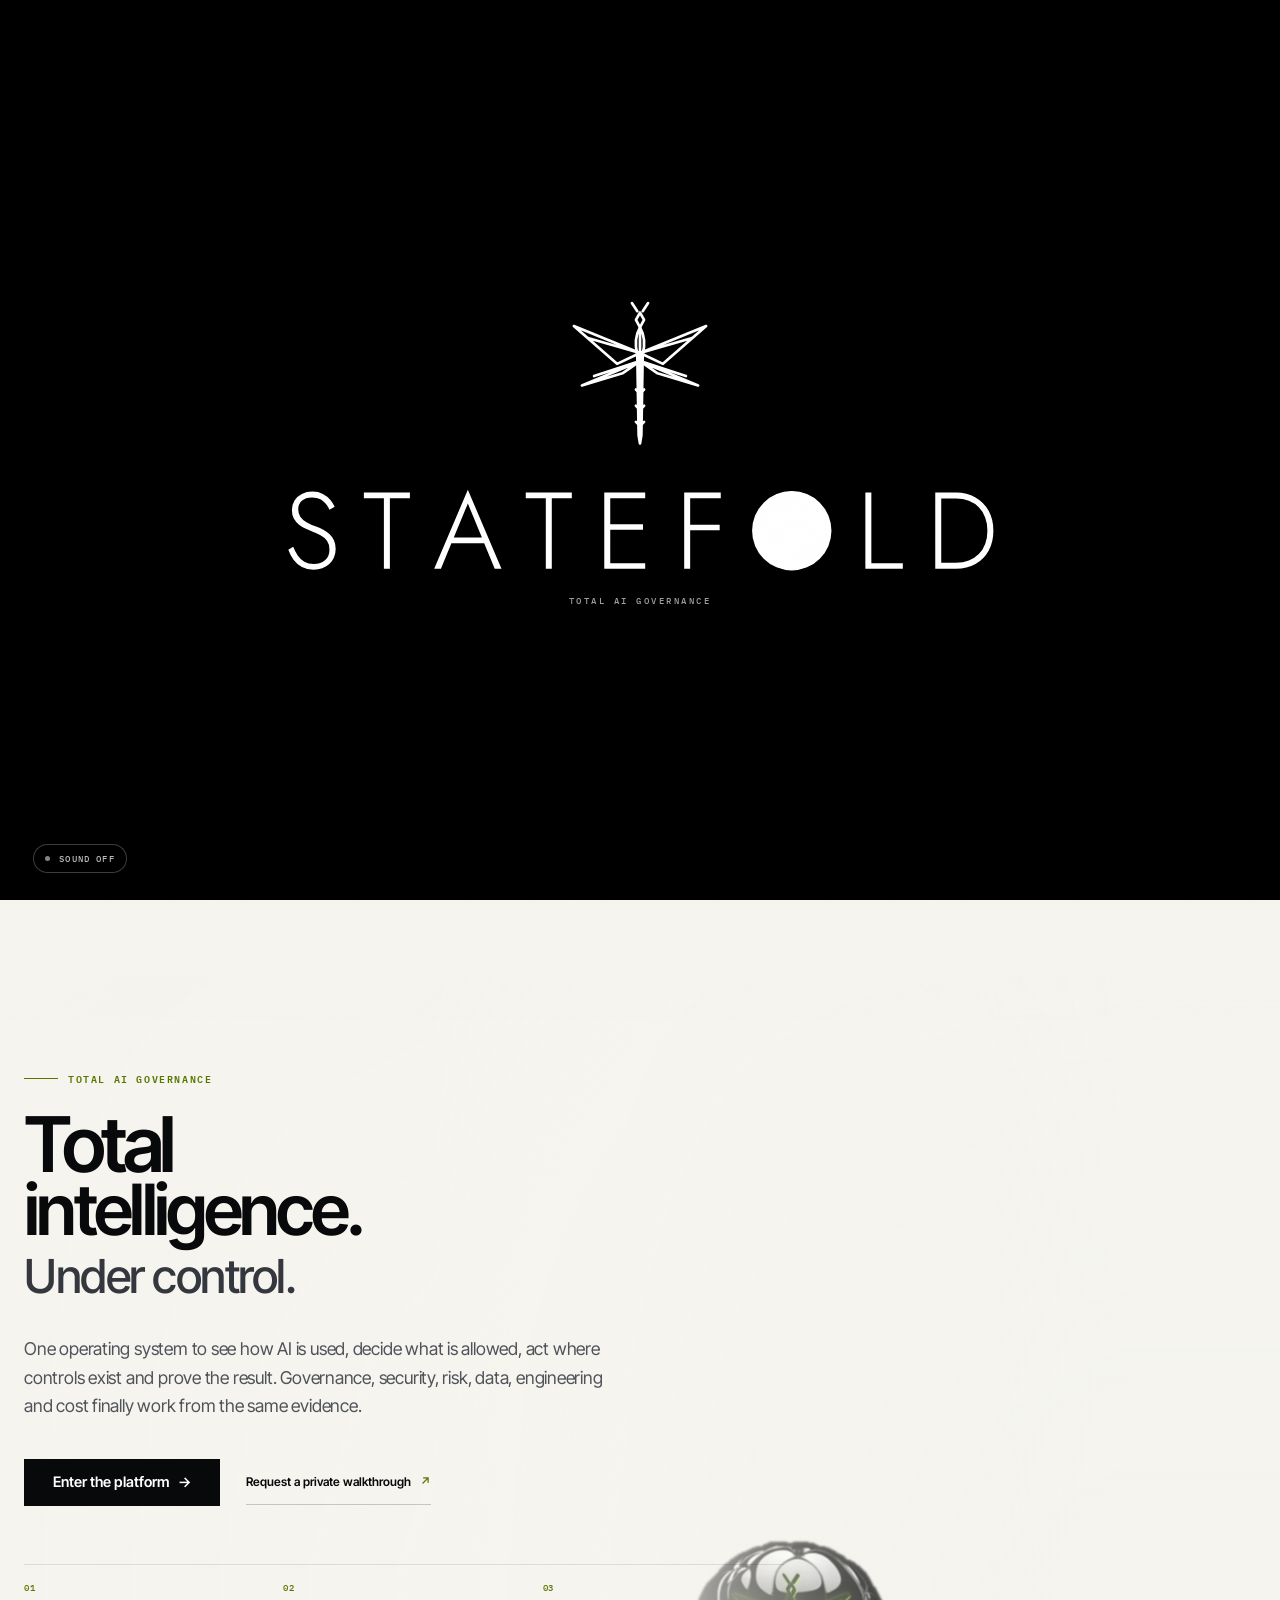
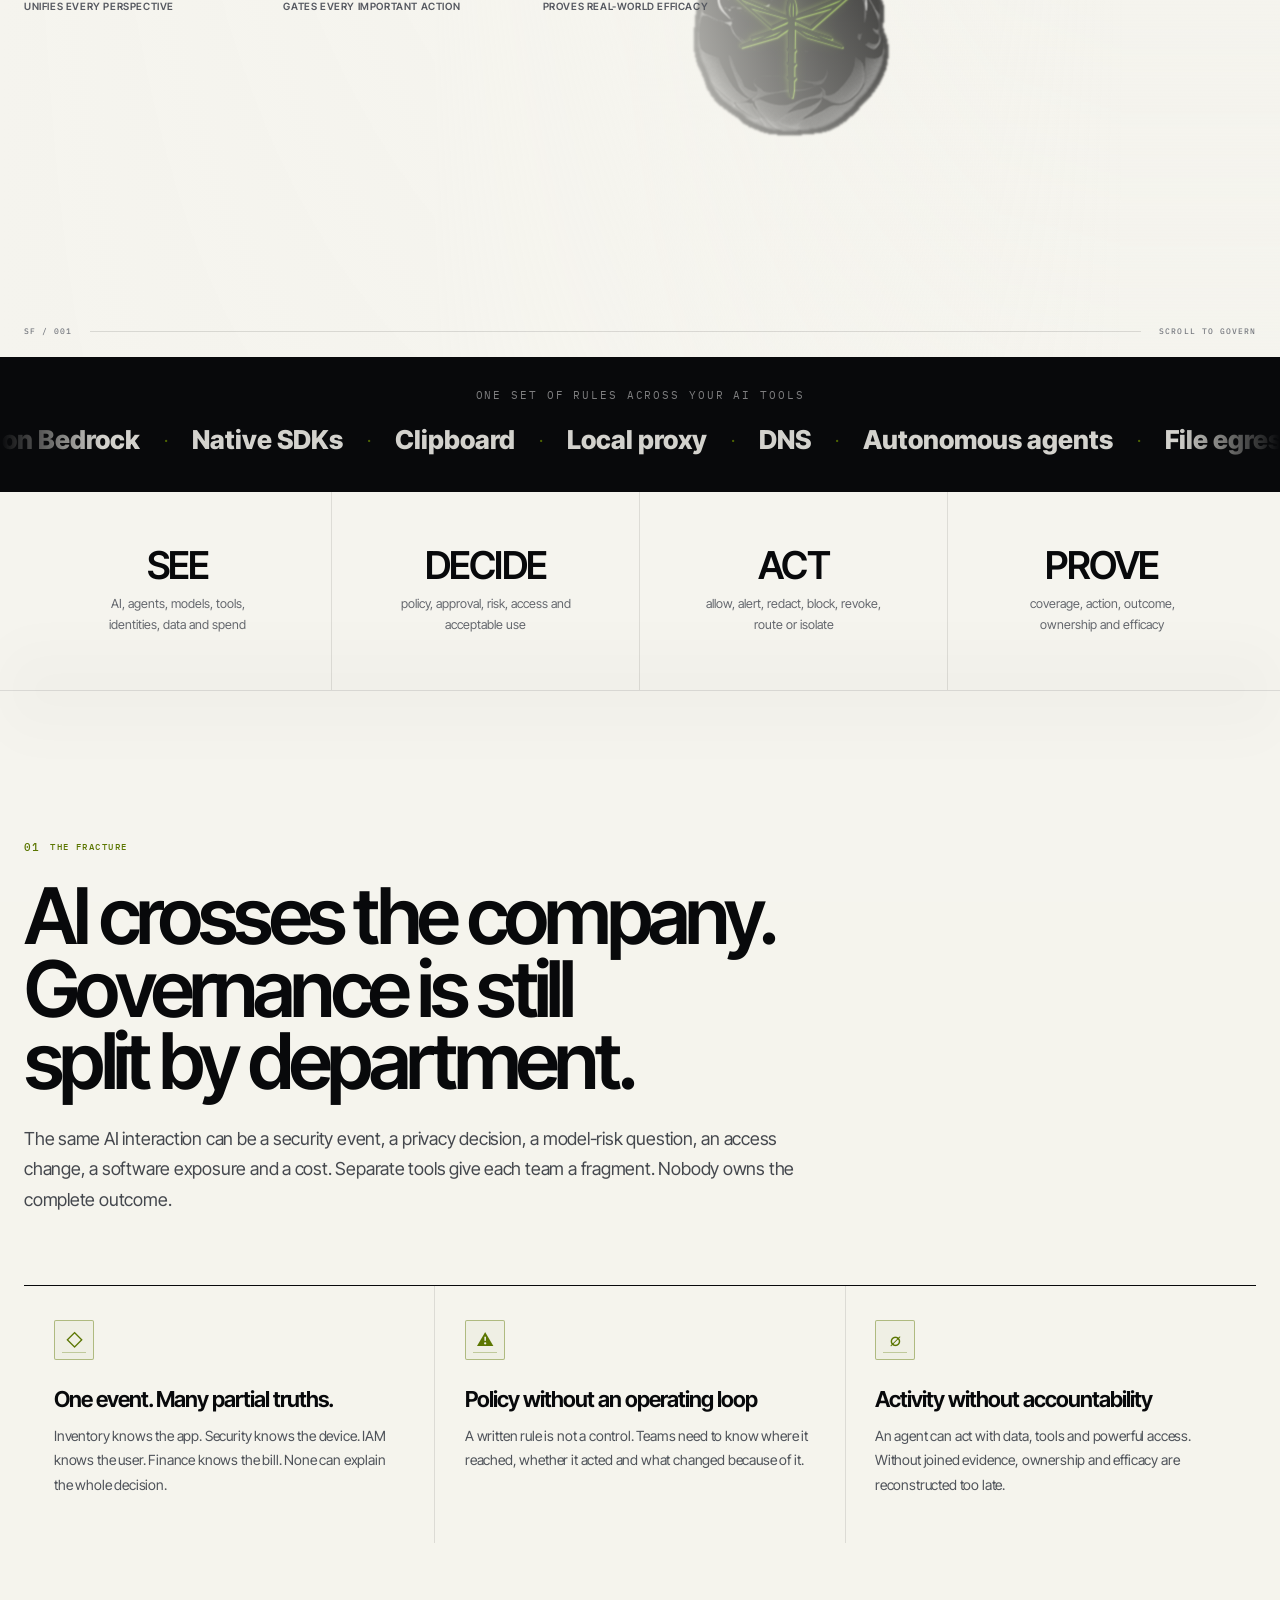
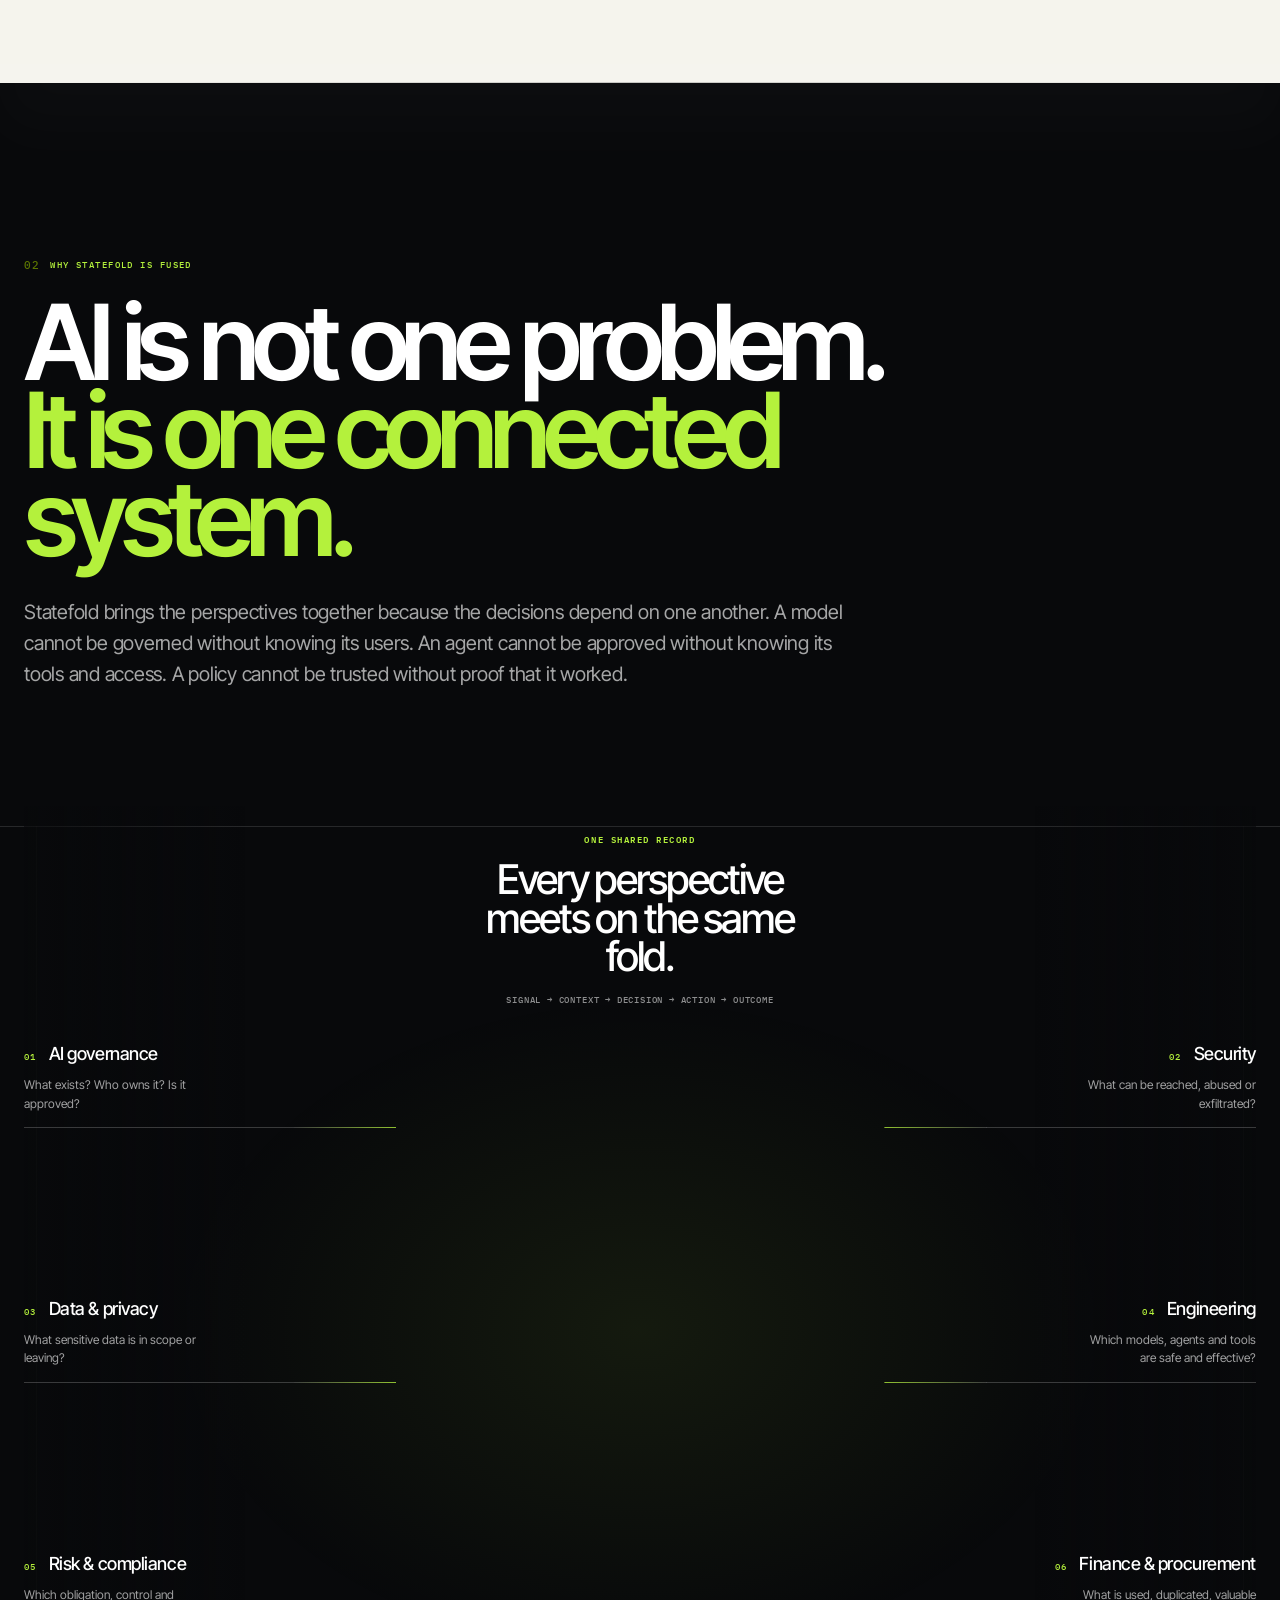
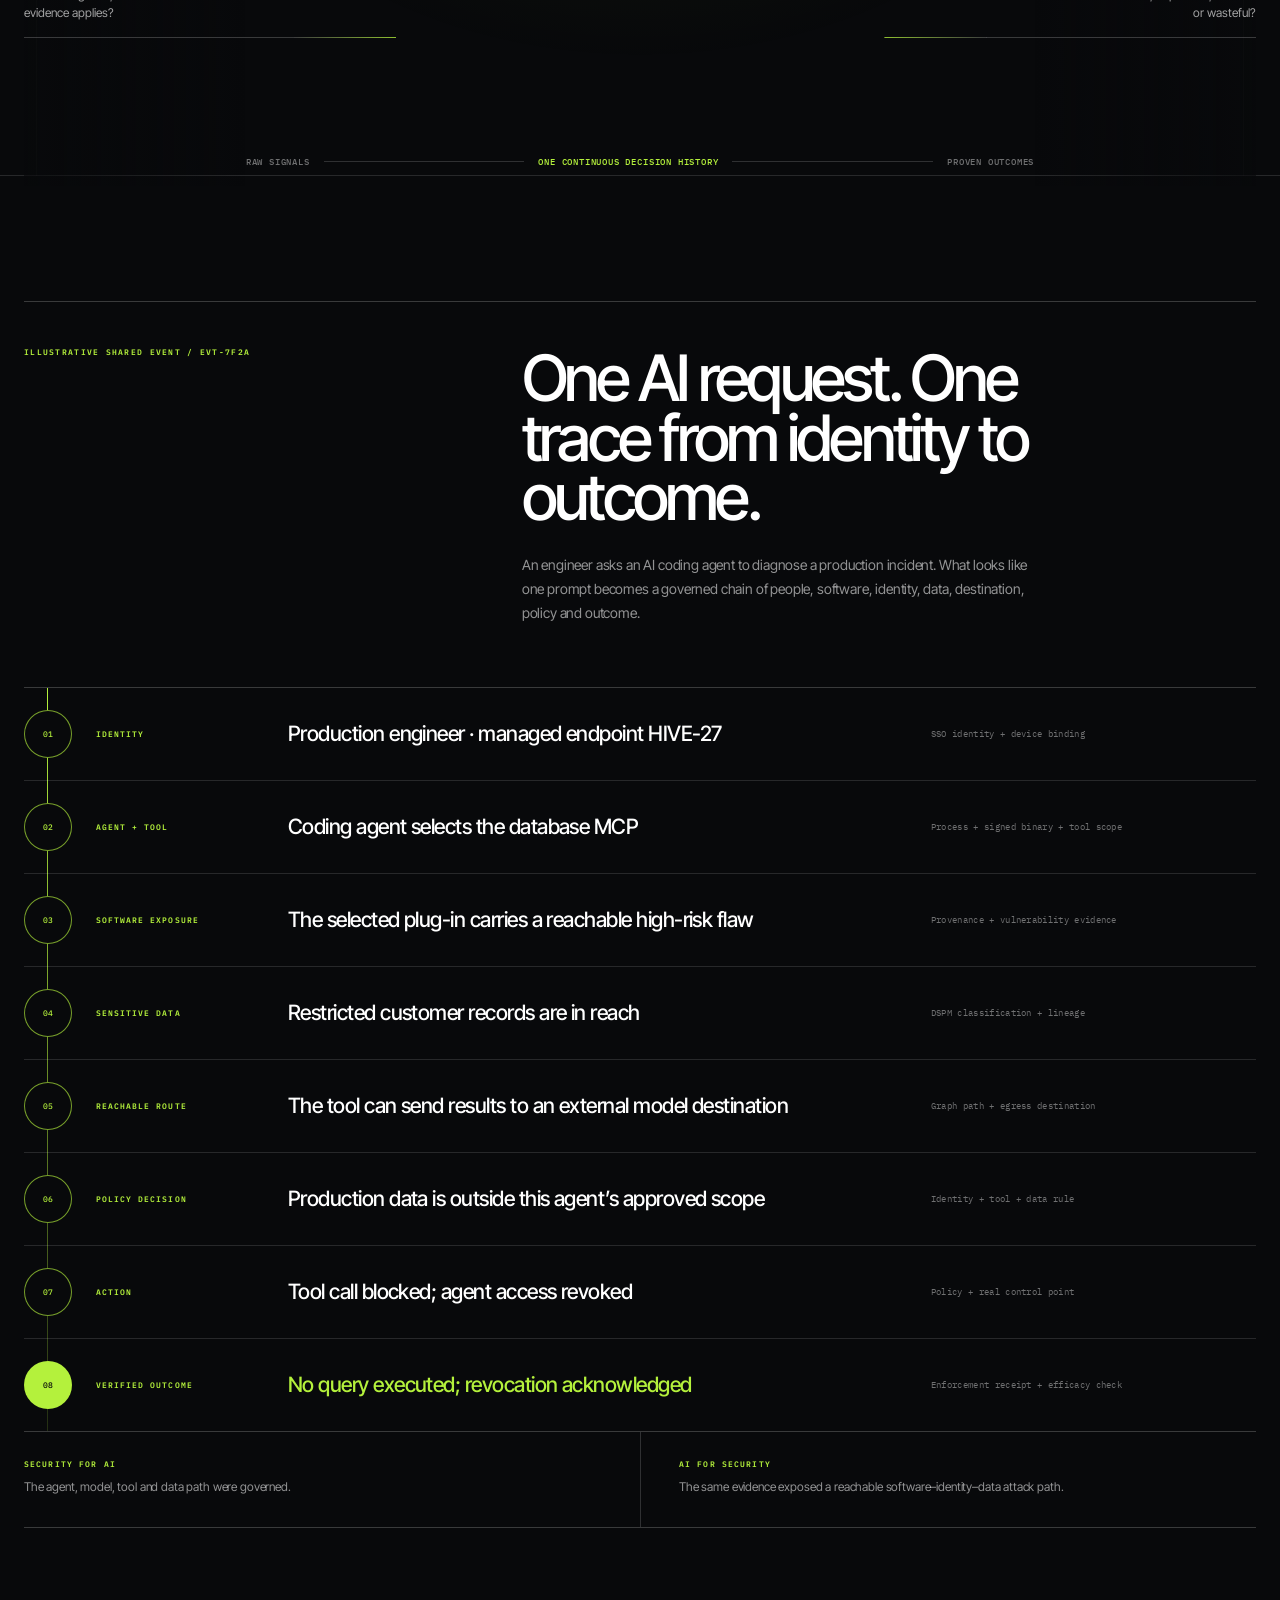
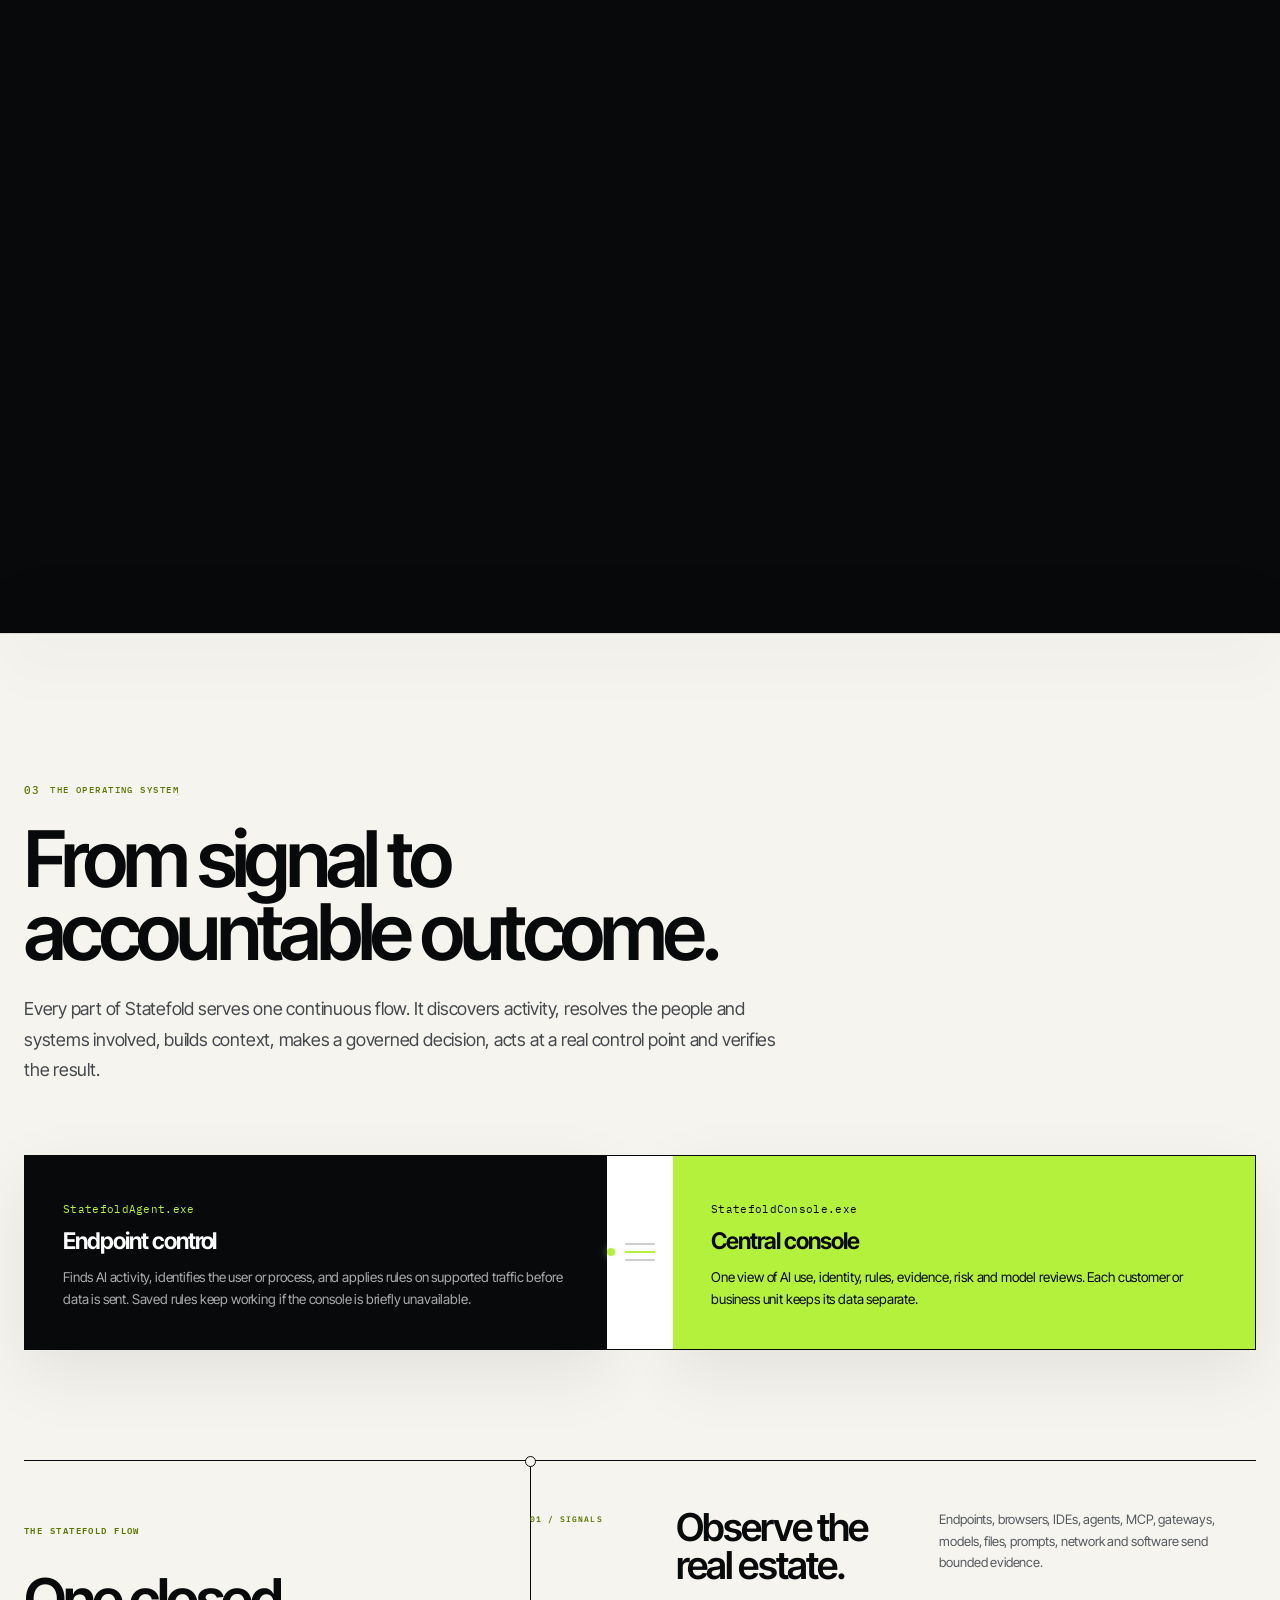
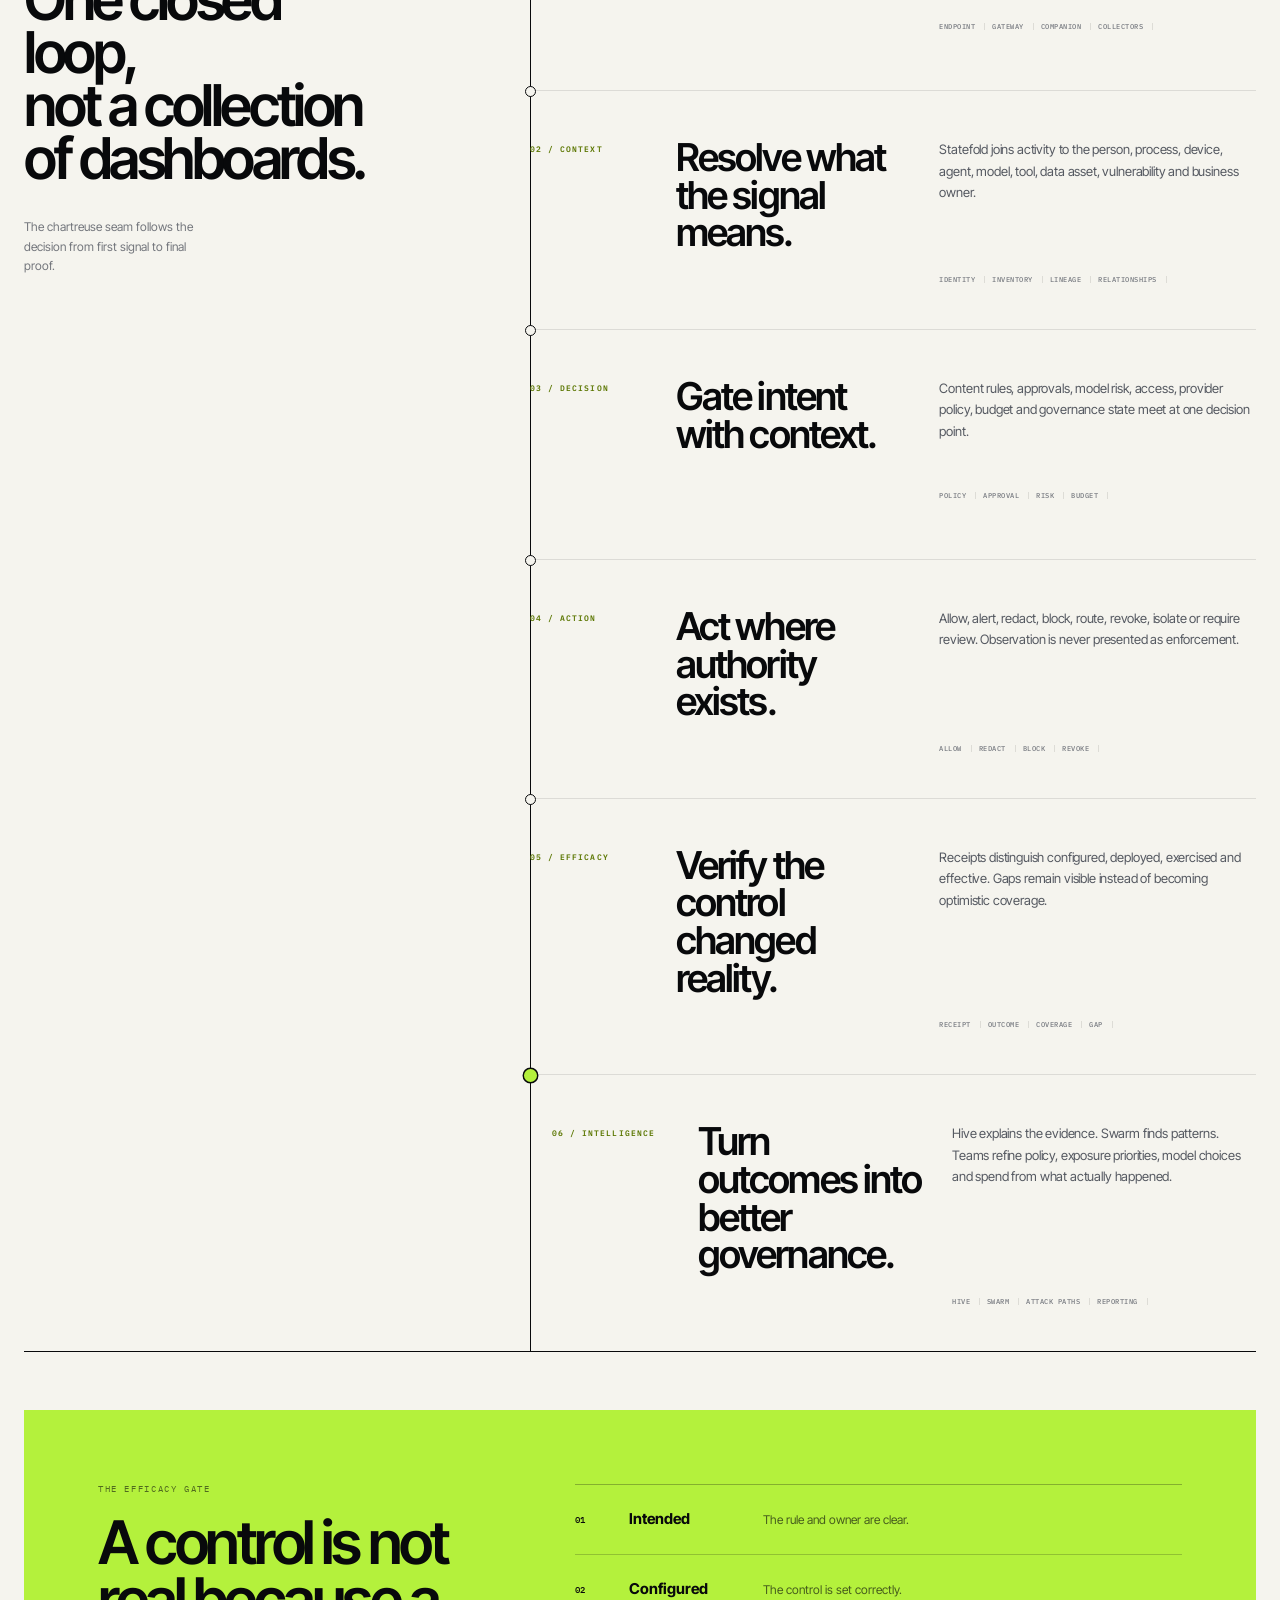
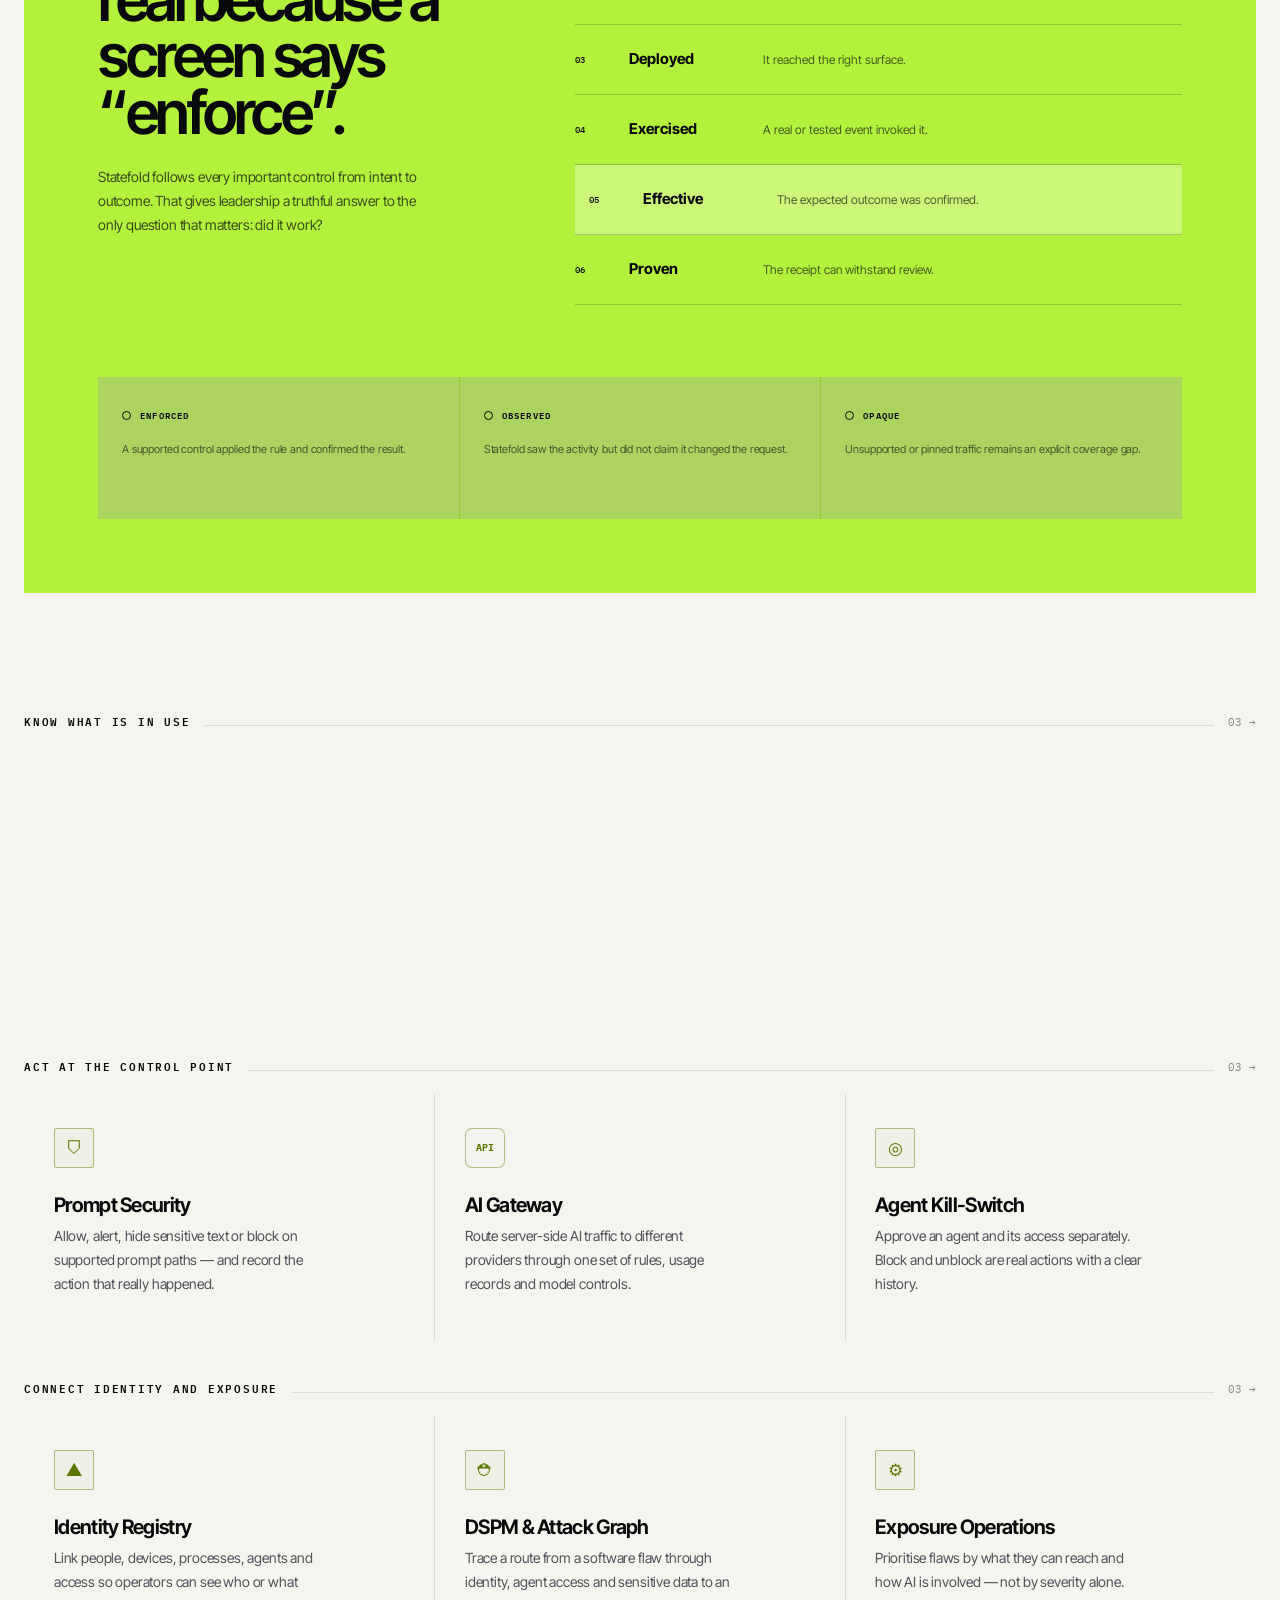
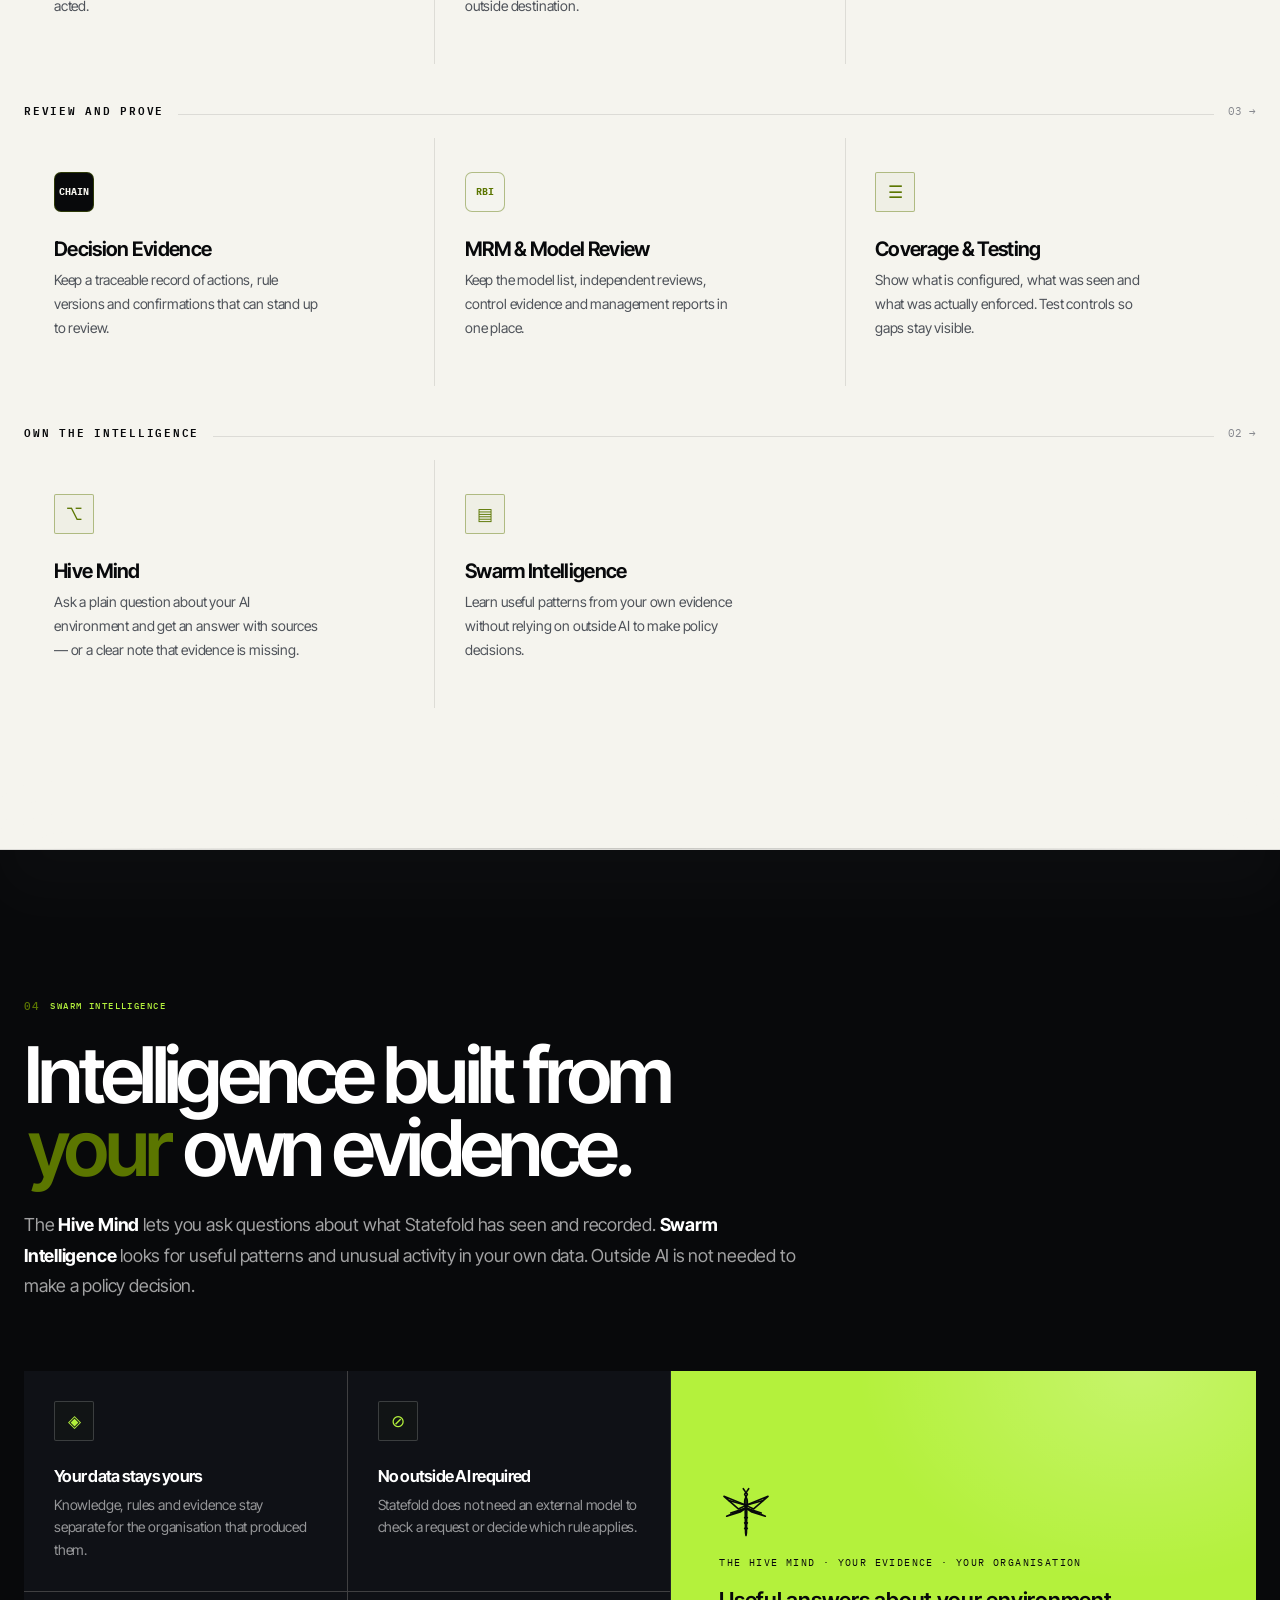
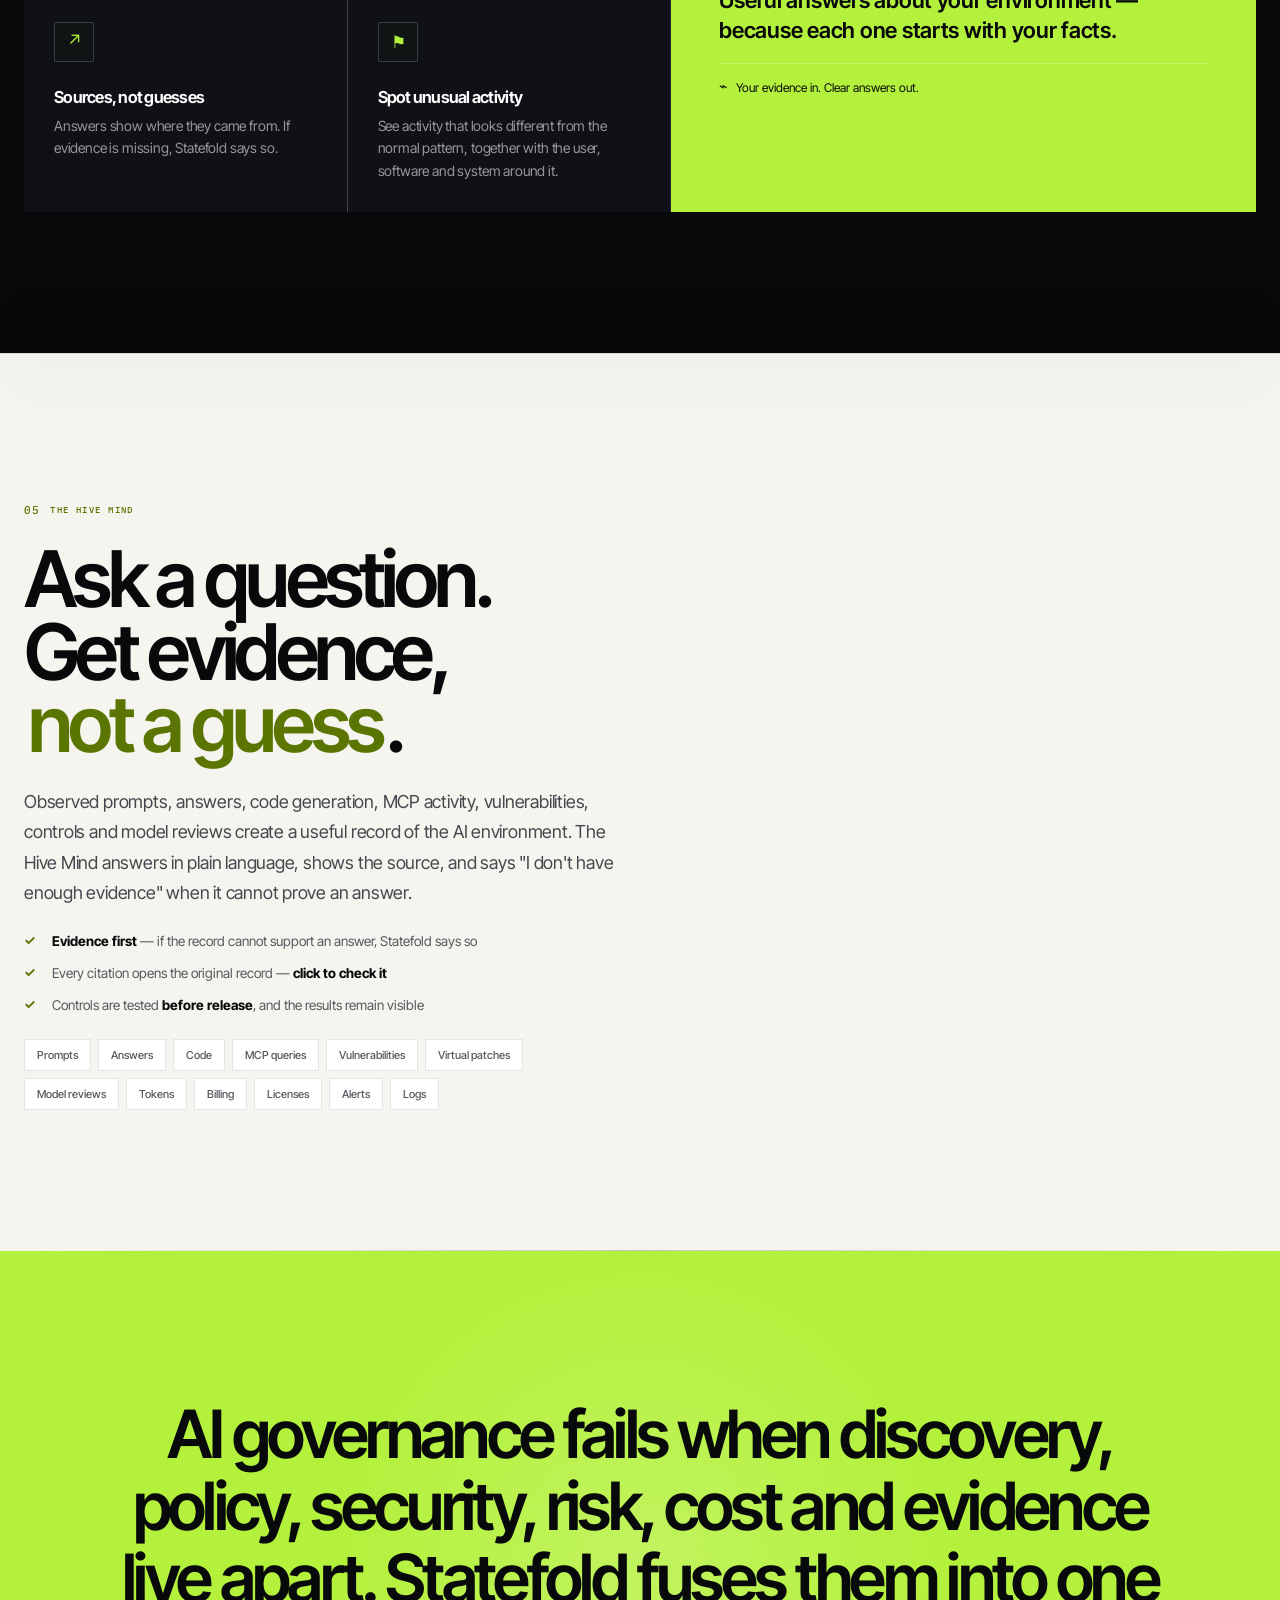
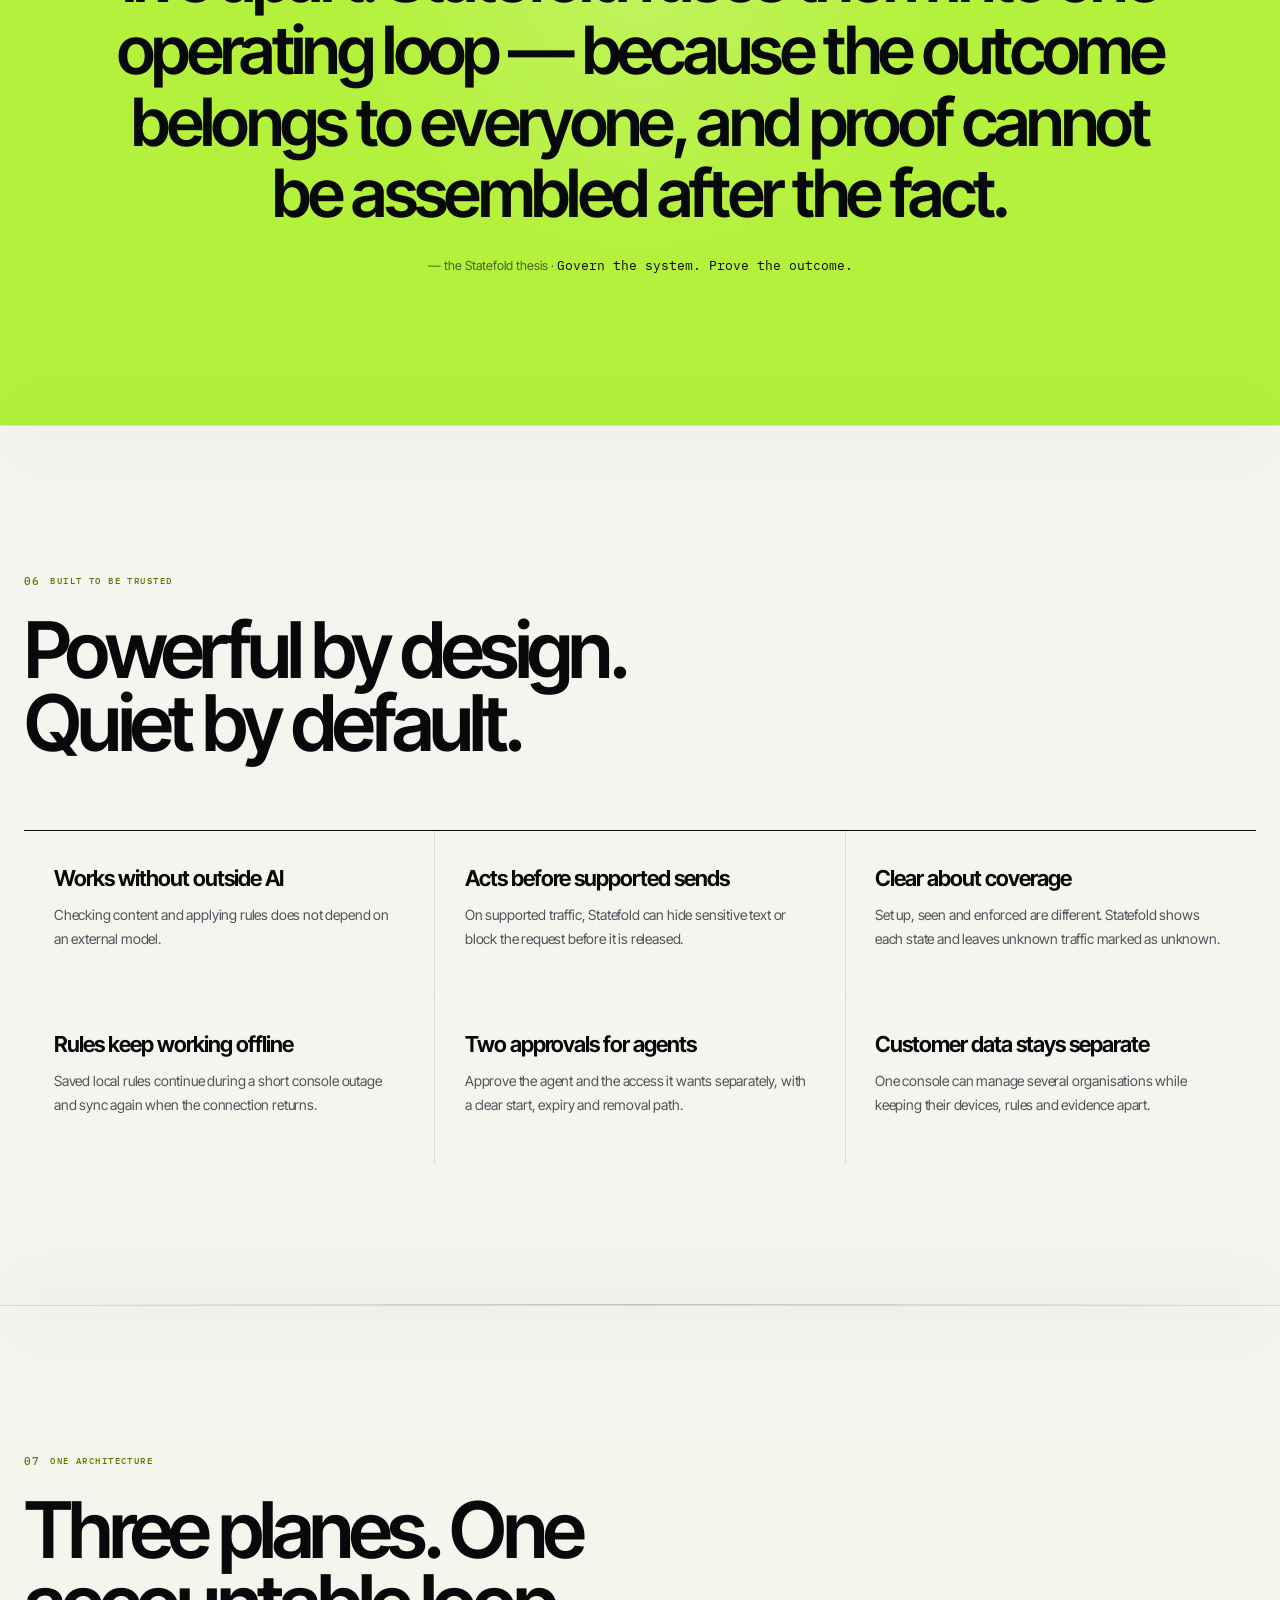
==== commit 49a12e4e: "Restore established landing page" ====
--- a/index.html
+++ b/index.html
@@ -4,41 +4,58 @@
   <meta charset="UTF-8" />
   <meta name="viewport" content="width=device-width, initial-scale=1.0" />
   <title>Statefold — Total AI Governance</title>
-  <meta name="description" content="Statefold is the enterprise AI governance control plane: observe, govern, act on supported AI paths and prove outcomes across endpoints, gateways, agents, models, data and evidence." />
-  <meta name="theme-color" content="#0A0A0A" />
-  <meta name="robots" content="index,follow,max-image-preview:large" />
-  <link rel="canonical" href="https://www.statefoldai.com/" />
-  <link rel="icon" href="favicon.svg?v=20260826c" type="image/svg+xml" />
+  <meta name="description" content="Statefold lets teams see how AI is used, decide what is allowed, act at the right control point and prove the result across identity, data, risk, cost and policy." />
+  <meta name="theme-color" content="#F5F4EE" />
+  <link rel="icon" href="favicon.svg" type="image/svg+xml" />
 
   <!-- Open Graph -->
   <meta property="og:title" content="Statefold — Total AI Governance" />
-  <meta property="og:description" content="Enterprise AI. Governed decisions. Verifiable outcomes." />
+  <meta property="og:description" content="Bring AI governance, security, risk, data, engineering and cost into one shared view — then prove that every important control works." />
   <meta property="og:type" content="website" />
   <meta property="og:url" content="https://www.statefoldai.com" />
-  <meta property="og:site_name" content="Statefold" />
-  <meta property="og:image" content="https://www.statefoldai.com/og-total-intelligence.png?v=20260826b" />
-  <meta property="og:image:width" content="1200" />
-  <meta property="og:image:height" content="630" />
-  <meta property="og:image:alt" content="Statefold Total Intelligence — enterprise AI, governed decisions, verifiable outcomes" />
-  <meta name="twitter:card" content="summary_large_image" />
-  <meta name="twitter:title" content="Statefold — Total AI Governance" />
-  <meta name="twitter:description" content="Enterprise AI. Governed decisions. Verifiable outcomes." />
-  <meta name="twitter:image" content="https://www.statefoldai.com/og-total-intelligence.png?v=20260826b" />
-  <meta name="twitter:image:alt" content="Statefold Total Intelligence — enterprise AI, governed decisions, verifiable outcomes" />
 
   <link rel="preconnect" href="https://fonts.googleapis.com" />
   <link rel="preconnect" href="https://fonts.gstatic.com" crossorigin />
-  <link href="https://fonts.googleapis.com/css2?family=JetBrains+Mono:ital,wght@0,400;0,500;0,600;0,700;0,800;1,400;1,500&display=swap" rel="stylesheet" />
-  <link rel="stylesheet" href="styles.css?v=20260826a" />
+  <link href="https://fonts.googleapis.com/css2?family=IBM+Plex+Mono:wght@400;500;600&amp;family=Inter+Tight:wght@400;500;600;700;800&amp;display=swap" rel="stylesheet" />
+  <link rel="stylesheet" href="styles.css?v=20260823e" />
 </head>
 <body>
-  <a class="skip-link" href="#main-content">Skip to content</a>
-  <div class="grain" aria-hidden="true"></div>
   <div class="cursor-ring" aria-hidden="true"></div>
   <div class="cursor-dot" aria-hidden="true"></div>
 
-  <!-- ===================== BRAND SPLASH (cinematic launch — kept as-is) ===================== -->
-  <section id="brand-reveal">
+  <svg class="brand-sprite" width="0" height="0" aria-hidden="true">
+    <symbol id="sf-mark" viewBox="0 0 120 120">
+      <g fill="none" stroke="currentColor" stroke-width="2" stroke-linecap="round" stroke-linejoin="round">
+        <path d="M60 13 L57 18.5 L60 24 L63 18.5 Z M58 12 L54 6 M62 12 L66 6"></path>
+        <path d="M60 24 C63.5 30 63.5 38 62 44 L61 104 L60 110 L59 104 L58 44 C56.5 38 56.5 30 60 24 Z M60 26 L60 107"></path>
+        <path d="M57 70 L60 73 L63 70 M57 82 L60 85 L63 82 M57 94 L60 97 L63 94"></path>
+        <path d="M60 43 L11 23 L43 51 Z M60 43 L22 32 M60 43 L109 23 L77 51 Z M60 43 L98 32"></path>
+        <path d="M60 49 L17 67 L47 58 Z M60 49 L26 60 M60 49 L103 67 L73 58 Z M60 49 L94 60"></path>
+      </g>
+    </symbol>
+  </svg>
+
+  <!-- ===================== BRAND SPLASH / ORBIT FILM ===================== -->
+  <section id="brand-reveal" class="brand-overture" aria-label="Statefold — Total AI Governance">
+    <img id="orbitFilm" class="orbit-film" src="media/statefold-orbit.gif?v=20260809by" data-orbit-src="media/statefold-orbit.gif?v=20260809by" width="540" height="500" alt="" aria-hidden="true" />
+    <div class="overture-coordinates" aria-hidden="true"><span>00° / GOVERNANCE LAYER</span><span>STATEFOLD / 2026</span></div>
+    <div class="overture-horizon" aria-hidden="true"></div>
+    <div class="overture-lockup">
+      <img class="overture-favicon" src="favicon.svg" alt="" width="512" height="512" />
+      <div class="dragon-birth" aria-hidden="true">
+        <svg class="overture-mark" viewBox="0 0 120 120"><use href="#sf-mark"></use></svg>
+      </div>
+      <div class="overture-wordframe" aria-label="Statefold">
+        <span class="overture-eclipse" aria-hidden="true"></span>
+        <svg class="overture-wordmark" width="410" height="54" aria-hidden="true"><use href="#sf-word"></use></svg>
+      </div>
+      <div class="overture-governance">Total AI Governance</div>
+      <div class="overture-name">STATEFOLD</div>
+      <div class="overture-rule" aria-hidden="true"></div>
+      <div class="overture-tag"><span>Total AI Governance</span><span>Every model. Every agent. Every endpoint.</span></div>
+    </div>
+    <a class="overture-enter" href="#top"><span>Enter Statefold</span><i></i></a>
+    <button class="overture-sound" type="button" aria-pressed="false"><i aria-hidden="true"></i><span>Sound off</span></button>
     <div class="br-inner">
       <svg class="df br-df" viewBox="0 0 120 120" aria-hidden="true">
 <defs>
@@ -68,14 +85,16 @@
       <div class="br-pool" aria-hidden="true"></div>
       <div class="br-rule"></div>
       <div class="br-name">STATEFOLD</div>
-      <div class="br-tag">ENDPOINT AI SECURITY</div>
+      <div class="br-tag">TOTAL AI GOVERNANCE</div>
     </div>
     <div class="br-cue" aria-hidden="true"><div class="br-cue-line"></div></div>
   </section>
 
   <!-- scroll progress + film grain + background wave -->
   <div class="scrollbar" id="scrollbar" aria-hidden="true"></div>
+  <div class="grain" aria-hidden="true"></div>
   <div class="bg-grid" aria-hidden="true"></div>
+  <div class="site-atmosphere" aria-hidden="true"><i></i><span></span></div>
 
   <!-- shared brand wordmark glyph (referenced by the logo lockups via <use>) -->
   <svg width="0" height="0" style="position:absolute" aria-hidden="true">
@@ -107,233 +126,371 @@
         <svg class="brand-word" aria-hidden="true"><use href="#sf-word"></use></svg>
       </a>
       <nav class="nav-links" aria-label="Primary">
-        <a href="total-intelligence/">Platform</a>
-        <a href="#swarm">Swarm</a>
-        <a href="#hive">Hive Mind</a>
+        <a href="#duality">Why Statefold</a>
+        <a href="#platform">Operating system</a>
+        <a href="#swarm">Intelligence</a>
         <a href="#trust">Architecture</a>
-        <a href="#teams">Teams</a>
+        <a href="#teams">For every team</a>
       </nav>
       <div class="nav-cta">
         <a class="btn btn-ghost" href="mailto:hello@statefoldai.com">hello@statefoldai.com</a>
       </div>
-      <button class="nav-burger" id="burger" aria-label="Menu" aria-controls="navMobile" aria-expanded="false">
+      <button class="nav-burger" id="burger" aria-label="Menu" aria-expanded="false">
         <span></span><span></span><span></span>
       </button>
     </div>
     <div class="nav-mobile" id="navMobile">
-      <a href="total-intelligence/">Platform</a>
-      <a href="#swarm">Swarm Intelligence</a>
-      <a href="#hive">Hive Mind</a>
+      <a href="#duality">Why Statefold</a>
+      <a href="#platform">Operating system</a>
+      <a href="#swarm">Intelligence</a>
       <a href="#trust">Architecture</a>
-      <a href="#teams">Teams</a>
-      <a href="mailto:hello@statefoldai.com">hello@statefoldai.com</a>
+      <a href="#teams">For every team</a>
     </div>
   </header>
 
-  <main id="main-content">
+  <nav class="chapter-rail" aria-label="Page chapters">
+    <span class="rail-line"></span>
+    <a href="#problem" data-chapter="problem"><i></i><span>01 / FRACTURE</span></a>
+    <a href="#duality" data-chapter="duality"><i></i><span>02 / FUSION</span></a>
+    <a href="#platform" data-chapter="platform"><i></i><span>03 / LOOP</span></a>
+    <a href="#swarm" data-chapter="swarm"><i></i><span>04 / LEARN</span></a>
+    <a href="#hive" data-chapter="hive"><i></i><span>05 / EXPLAIN</span></a>
+    <a href="#trust" data-chapter="trust"><i></i><span>06 / TRUST</span></a>
+    <a href="#teams" data-chapter="teams"><i></i><span>07 / TEAMS</span></a>
+  </nav>
 
   <!-- ===================== HERO ===================== -->
   <section class="hero">
-    <div class="hero-mesh" aria-hidden="true"><span></span><span></span><span></span></div>
-    <div class="hero-spotlight" aria-hidden="true"></div>
-    <div class="wrap hero-grid">
-      <div class="hero-copy reveal">
-        <a class="kicker" href="total-intelligence/#proof">
-          <span class="kicker-dot"></span> New — verified answers, evidence chains &amp; supported before-send controls <span class="kicker-arrow">→</span>
-        </a>
-        <h1>Govern enterprise AI<br>from <span class="stroke-ghost">endpoint to gateway.</span></h1>
-        <p class="lede">
-          Statefold joins AI use, identity, agents, models, sensitive data, policy and evidence
-          across managed endpoints and the AI Gateway. It acts <em>before send on supported paths</em>,
-          keeps unsupported routes explicit, and lets <strong>Hive&nbsp;Mind</strong> answer from
-          tenant-owned evidence without a silent hosted-model fallback.
-        </p>
-        <div class="hero-actions">
-          <a class="btn btn-primary btn-lg" href="total-intelligence/">See the platform <span class="arr">→</span></a>
-          <a class="btn btn-ghost btn-lg" href="#hive">Ask the Hive Mind <span class="arr">→</span></a>
-        </div>
-        <ul class="hero-trust">
-          <li><span class="dot"></span> No hosted Hive fallback</li>
-          <li><span class="dot"></span> Verified control receipts</li>
-          <li><span class="dot"></span> Offline-safe endpoint policy</li>
-        </ul>
-      </div>
-
-      <div class="hero-visual reveal" aria-hidden="true">
-        <svg class="df hero-df" viewBox="0 0 120 120" aria-hidden="true">
-<defs>
-  <linearGradient id="df-chrome-hero" gradientUnits="userSpaceOnUse" x1="8" y1="0" x2="112" y2="120">
-    <stop offset="0%" stop-color="#3a3a3a"/>
-    <stop offset="18%" stop-color="#d8d8d8"/>
-    <stop offset="32%" stop-color="#6e6e6e"/>
-    <stop offset="50%" stop-color="#ffffff"/>
-    <stop offset="68%" stop-color="#6e6e6e"/>
-    <stop offset="82%" stop-color="#d8d8d8"/>
-    <stop offset="100%" stop-color="#333333"/>
-  </linearGradient>
-</defs>
-<g class="df-hover">
-  <g class="df-body">
-    <path class="p c1" d="M60 13 L57 18.5 L60 24 L63 18.5 Z"></path>
-    <path class="p c1" d="M58 12 L54 6 M62 12 L66 6"></path>
-    <path class="p c2" d="M60 24 C63.5 30 63.5 38 62 44 L61 104 L60 110 L59 104 L58 44 C56.5 38 56.5 30 60 24 Z"></path>
-    <path class="p c2" d="M60 26 L60 107"></path>
-    <path class="p c3" d="M57 70 L60 73 L63 70 M57 82 L60 85 L63 82 M57 94 L60 97 L63 94"></path>
-  </g>
-  <g class="w up uf d-ul" style="--uf:-30deg"><g class="w up fl-ul"><path class="p" d="M60 43 L11 23 L43 51 Z"></path><path class="p" d="M60 43 L22 32"></path></g></g>
-  <g class="w up uf d-ur" style="--uf:30deg"><g class="w up fl-ur"><path class="p" d="M60 43 L109 23 L77 51 Z"></path><path class="p" d="M60 43 L98 32"></path></g></g>
-  <g class="w lo uf d-ll" style="--uf:24deg"><g class="w lo fl-ll"><path class="p" d="M60 49 L17 67 L47 58 Z"></path><path class="p" d="M60 49 L26 60"></path></g></g>
-  <g class="w lo uf d-lr" style="--uf:-24deg"><g class="w lo fl-lr"><path class="p" d="M60 49 L103 67 L73 58 Z"></path><path class="p" d="M60 49 L94 60"></path></g></g>
-</g></svg>
-        <div class="hero-pool" aria-hidden="true"></div>
-        <div class="hero-cap">
-          <span><b data-count="347">0</b> facts</span><span><b data-count="487">0</b> AI events</span>
-          <span><b data-count="75.5" data-suffix="k" data-dec="1">0</b> tokens</span><span><b data-count="0.53" data-prefix="$" data-dec="2">0</b> AI bill</span>
-        </div>
-        <div class="hero-feed" aria-hidden="true">
-          <div class="hf-head">
-            <span class="hf-pulse"></span>
-            <span class="hf-label">Live · endpoint feed</span>
-            <span class="hf-shield">6 / 6 surfaces</span>
-          </div>
-          <div class="hf-rows" id="hfRows"></div>
-        </div>
-      </div>
-    </div>
-    <a class="scroll-cue" href="#surfaces" aria-label="Scroll"><span></span></a>
-  </section>
-
-  <!-- ===================== PUBLIC PRODUCT SIGNAL ===================== -->
-  <section class="marquee-band" id="surfaces" aria-label="The Statefold control plane">
-    <div class="marquee-label">One accountable view of enterprise AI</div>
+    <div class="void-stage" data-void aria-hidden="true">
+      <canvas id="voidCanvas" class="void-canvas"></canvas>
+      <div class="void-orb">
+        <img class="void-orb-film" src="media/hero-burn-orb.webp?v=20260809ca" width="512" height="512" alt="" />
+        <svg class="void-mark" viewBox="0 0 120 120">
+          <use class="burn-edge" href="#sf-mark"></use>
+          <use class="burn-cut" href="#sf-mark"></use>
+          <use class="burn-heat" href="#sf-mark"></use>
+        </svg>
+      </div>
+    </div>
+    <div class="hero-veil" aria-hidden="true"></div>
+    <div class="hero-v3 wrap">
+      <div class="hero-v3-copy">
+        <div class="hero-v3-eyebrow"><span></span>Total AI Governance</div>
+        <h1><span>Total</span><span class="hero-intelligence">intelligence.</span><em>Under control.</em></h1>
+        <p>One operating system to see how AI is used, decide what is allowed, act where controls exist and prove the result. Governance, security, risk, data, engineering and cost finally work from the same evidence.</p>
+        <div class="hero-v3-actions">
+          <a class="btn btn-primary btn-lg" href="#platform">Enter the platform <span class="arr">→</span></a>
+          <a class="text-link" href="mailto:hello@statefoldai.com">Request a private walkthrough <span>↗</span></a>
+        </div>
+        <div class="hero-v3-proof">
+          <span><b>01</b> Unifies every perspective</span>
+          <span><b>02</b> Gates every important action</span>
+          <span><b>03</b> Proves real-world efficacy</span>
+        </div>
+      </div>
+      <div class="hero-v3-folio" aria-hidden="true"><span>SF / 001</span><i></i><span>SCROLL TO GOVERN</span></div>
+    </div>
+  </section>
+
+  <!-- ===================== SURFACES MARQUEE ===================== -->
+  <section class="marquee-band" id="surfaces" aria-label="AI surfaces Statefold watches">
+    <div class="marquee-label">One set of rules across your AI tools</div>
     <div class="marquee">
       <div class="marquee-track">
-        <span>Prompt activity</span><i>·</i><span>Agent identities</span><i>·</i><span>MCP connections</span><i>·</i><span>Applications</span><i>·</i><span>Models</span><i>·</i><span>Software provenance</span><i>·</i><span>Destinations</span><i>·</i><span>Data exposure</span><i>·</i><span>Evidence</span><i>·</i>
-        <span>Prompt activity</span><i>·</i><span>Agent identities</span><i>·</i><span>MCP connections</span><i>·</i><span>Applications</span><i>·</i><span>Models</span><i>·</i><span>Software provenance</span><i>·</i><span>Destinations</span><i>·</i><span>Data exposure</span><i>·</i><span>Evidence</span><i>·</i>
-      </div>
-    </div>
-  </section>
-
-  <!-- ===================== CATEGORY ===================== -->
-  <section class="section category" id="problem">
-    <div class="wrap">
-      <div class="category-intro reveal">
-        <div class="eyebrow"><span class="sec-no">01</span> The category</div>
-        <h2>AI has moved into the endpoint.<br>Governance has not.</h2>
-        <p>Employees do not use AI through one gateway. They use native applications, browser sessions,
-          IDE copilots, local models, MCP tools and autonomous agents. Each creates a different trail.
-          Statefold turns those trails into one governed operating picture.</p>
-      </div>
-
-      <div class="category-grid">
-        <article class="category-card reveal" style="--i:0">
-          <span class="category-index">01 / inventory</span>
-          <h3>The estate is fragmented.</h3>
-          <p>Security sees tools, prompts, identities, models and connections in separate systems—or not at all.</p>
-        </article>
-        <article class="category-card reveal" style="--i:1">
-          <span class="category-index">02 / control</span>
-          <h3>Policy arrives too late.</h3>
-          <p>Network logs can explain what left. They cannot always stop sensitive data at the moment of intent.</p>
-        </article>
-        <article class="category-card reveal" style="--i:2">
-          <span class="category-index">03 / proof</span>
-          <h3>Dashboards overstate certainty.</h3>
-          <p>Observed, configured and enforced are different states. Mature governance must prove which one is true.</p>
-        </article>
-      </div>
-
-      <div class="category-thesis reveal">
-        <span class="thesis-label">Statefold's wedge</span>
-        <p><strong>The endpoint control plane for enterprise AI.</strong> Inventory what exists. Decide what is allowed. Act where control is available. Prove the outcome.</p>
-      </div>
-    </div>
-  </section>
-
-  <!-- ===================== PLATFORM ===================== -->
-  <section class="section alt platform-v2" id="platform">
+        <span>Browser AI</span><i>·</i><span>IDE assistants</span><i>·</i><span>MCP servers</span><i>·</i><span>Amazon Bedrock</span><i>·</i><span>Native SDKs</span><i>·</i><span>Clipboard</span><i>·</i><span>Local proxy</span><i>·</i><span>DNS</span><i>·</i><span>Autonomous agents</span><i>·</i><span>File egress</span><i>·</i>
+        <span>Browser AI</span><i>·</i><span>IDE assistants</span><i>·</i><span>MCP servers</span><i>·</i><span>Amazon Bedrock</span><i>·</i><span>Native SDKs</span><i>·</i><span>Clipboard</span><i>·</i><span>Local proxy</span><i>·</i><span>DNS</span><i>·</i><span>Autonomous agents</span><i>·</i><span>File egress</span><i>·</i>
+      </div>
+    </div>
+  </section>
+
+  <!-- ===================== STATS ===================== -->
+  <section class="stats">
+    <div class="wrap stats-grid">
+      <div class="stat reveal" style="--i:0"><b>SEE</b><span>AI, agents, models, tools, identities, data and spend</span></div>
+      <div class="stat reveal" style="--i:1"><b>DECIDE</b><span>policy, approval, risk, access and acceptable use</span></div>
+      <div class="stat reveal" style="--i:2"><b>ACT</b><span>allow, alert, redact, block, revoke, route or isolate</span></div>
+      <div class="stat reveal" style="--i:3"><b>PROVE</b><span>coverage, action, outcome, ownership and efficacy</span></div>
+    </div>
+  </section>
+
+  <!-- ===================== PROBLEM ===================== -->
+  <section class="section" id="problem">
     <div class="wrap">
       <div class="sec-head reveal">
-        <div class="eyebrow"><span class="sec-no">02</span> The control plane</div>
-        <h2>Inventory. Decide. Act. Prove.</h2>
-        <p class="sec-sub">A single operating loop connects the AI estate to policy and evidence. The public
-          product story is deliberately simple; the underlying controls remain scoped, testable and explicit.</p>
-      </div>
-
-      <div class="control-loop" aria-label="Statefold operating loop">
-        <article class="loop-step reveal" style="--i:0">
-          <span class="loop-num">01</span><span class="loop-state">Observe</span>
-          <h3>Inventory the estate</h3>
-          <p>Prompts, agents, MCP connections, applications, models and software provenance—joined to endpoint and identity.</p>
-          <div class="loop-tags"><span>Prompt inventory</span><span>Agent identity</span><span>Estate graph</span></div>
-        </article>
-        <article class="loop-step reveal" style="--i:1">
-          <span class="loop-num">02</span><span class="loop-state">Decide</span>
-          <h3>Apply policy in context</h3>
-          <p>Evaluate destination, data class, model, agent identity, process posture and the requested privilege together.</p>
-          <div class="loop-tags"><span>Data rules</span><span>Destination policy</span><span>Identity grants</span></div>
-        </article>
-        <article class="loop-step reveal" style="--i:2">
-          <span class="loop-num">03</span><span class="loop-state">Act</span>
-          <h3>Intervene deliberately</h3>
-          <p>Allow, notify, redact, block, restrict or stop. Every action has a visible inverse and an accountable operator path.</p>
-          <div class="loop-tags"><span>Redact / block</span><span>Kill / unblock</span><span>Local enforcement</span></div>
-        </article>
-        <article class="loop-step reveal" style="--i:3">
-          <span class="loop-num">04</span><span class="loop-state">Prove</span>
-          <h3>Retain the evidence</h3>
-          <p>Prompt activity, decisions, receipts, provenance and graph context form an evidence trail for security and risk teams.</p>
-          <div class="loop-tags"><span>Evidence chain</span><span>DSPM graph</span><span>MRM reporting</span></div>
-        </article>
-      </div>
-
-      <div class="product-stage reveal">
-        <div class="product-window">
-          <div class="product-chrome">
-            <span class="product-mark">STATEFOLD / CONSOLE</span>
-            <span class="product-context">Illustrative product view</span>
-            <span class="product-health"><i></i> control plane connected</span>
+        <div class="eyebrow"><span class="sec-no">01</span> The fracture</div>
+        <h2>AI crosses the company. Governance is still split by department.</h2>
+        <p class="sec-sub">The same AI interaction can be a security event, a privacy decision, a model-risk question, an access change, a software exposure and a cost. Separate tools give each team a fragment. Nobody owns the complete outcome.</p>
+      </div>
+      <div class="cards-3">
+        <article class="card reveal" style="--i:0">
+          <div class="ic">◇</div>
+          <h3>One event. Many partial truths.</h3>
+          <p>Inventory knows the app. Security knows the device. IAM knows the user. Finance knows the bill. None can explain the whole decision.</p>
+        </article>
+        <article class="card reveal" style="--i:1">
+          <div class="ic">⚠</div>
+          <h3>Policy without an operating loop</h3>
+          <p>A written rule is not a control. Teams need to know where it reached, whether it acted and what changed because of it.</p>
+        </article>
+        <article class="card reveal" style="--i:2"><div class="ic">∅</div>
+          <h3>Activity without accountability</h3>
+          <p>An agent can act with data, tools and powerful access. Without joined evidence, ownership and efficacy are reconstructed too late.</p>
+        </article>
+      </div>
+    </div>
+  </section>
+
+  <!-- ===================== WHY THE SYSTEM IS FUSED ===================== -->
+  <section class="section duality" id="duality">
+    <div class="wrap">
+      <div class="duality-head reveal">
+        <div class="eyebrow"><span class="sec-no">02</span> Why Statefold is fused</div>
+        <h2>AI is not one problem.<br><span>It is one connected system.</span></h2>
+        <p>Statefold brings the perspectives together because the decisions depend on one another. A model cannot be governed without knowing its users. An agent cannot be approved without knowing its tools and access. A policy cannot be trusted without proof that it worked.</p>
+      </div>
+
+      <div class="duality-stage reveal" data-spatial>
+        <canvas class="field-canvas" id="statefoldField" aria-hidden="true"></canvas>
+
+        <div class="duality-core" aria-label="Statefold evidence graph">
+          <span>ONE SHARED RECORD</span>
+          <strong>Every perspective meets on the same fold.</strong>
+          <small>SIGNAL → CONTEXT → DECISION → ACTION → OUTCOME</small>
+        </div>
+
+        <div class="perspective-orbit" aria-label="Departments working from shared evidence">
+          <article class="perspective p-governance"><i>01</i><b>AI governance</b><small>What exists? Who owns it? Is it approved?</small></article>
+          <article class="perspective p-security"><i>02</i><b>Security</b><small>What can be reached, abused or exfiltrated?</small></article>
+          <article class="perspective p-data"><i>03</i><b>Data &amp; privacy</b><small>What sensitive data is in scope or leaving?</small></article>
+          <article class="perspective p-engineering"><i>04</i><b>Engineering</b><small>Which models, agents and tools are safe and effective?</small></article>
+          <article class="perspective p-risk"><i>05</i><b>Risk &amp; compliance</b><small>Which obligation, control and evidence applies?</small></article>
+          <article class="perspective p-finance"><i>06</i><b>Finance &amp; procurement</b><small>What is used, duplicated, valuable or wasteful?</small></article>
+        </div>
+
+        <div class="fold-legend" aria-hidden="true">
+          <span>Raw signals</span><i></i><b>One continuous decision history</b><i></i><span>Proven outcomes</span>
+        </div>
+      </div>
+
+      <article class="shared-event reveal" id="shared-event" aria-labelledby="shared-event-title">
+        <header>
+          <span>ILLUSTRATIVE SHARED EVENT / EVT-7F2A</span>
+          <h3 id="shared-event-title">One AI request. One trace from identity to outcome.</h3>
+          <p>An engineer asks an AI coding agent to diagnose a production incident. What looks like one prompt becomes a governed chain of people, software, identity, data, destination, policy and outcome.</p>
+        </header>
+        <ol class="event-trace">
+          <li><i>01</i><small>IDENTITY</small><b>Production engineer · managed endpoint HIVE-27</b><em>SSO identity + device binding</em></li>
+          <li><i>02</i><small>AGENT + TOOL</small><b>Coding agent selects the database MCP</b><em>Process + signed binary + tool scope</em></li>
+          <li><i>03</i><small>SOFTWARE EXPOSURE</small><b>The selected plug-in carries a reachable high-risk flaw</b><em>Provenance + vulnerability evidence</em></li>
+          <li><i>04</i><small>SENSITIVE DATA</small><b>Restricted customer records are in reach</b><em>DSPM classification + lineage</em></li>
+          <li><i>05</i><small>REACHABLE ROUTE</small><b>The tool can send results to an external model destination</b><em>Graph path + egress destination</em></li>
+          <li><i>06</i><small>POLICY DECISION</small><b>Production data is outside this agent’s approved scope</b><em>Identity + tool + data rule</em></li>
+          <li><i>07</i><small>ACTION</small><b>Tool call blocked; agent access revoked</b><em>Policy + real control point</em></li>
+          <li class="event-proof"><i>08</i><small>VERIFIED OUTCOME</small><b>No query executed; revocation acknowledged</b><em>Enforcement receipt + efficacy check</em></li>
+        </ol>
+        <footer>
+          <p><span>SECURITY FOR AI</span> The agent, model, tool and data path were governed.</p>
+          <p><span>AI FOR SECURITY</span> The same evidence exposed a reachable software–identity–data attack path.</p>
+        </footer>
+      </article>
+
+      <div class="duality-thesis reveal">
+        <span>THE DESIGN PRINCIPLE</span>
+        <p>Statefold does not ask six departments to maintain six versions of reality. It keeps one evidence base and lets each team make its decision from the same identities, assets, relationships, policies, actions and outcomes.</p>
+      </div>
+
+      <div class="lens-pair reveal">
+        <article><span>SECURITY FOR AI</span><h3>Protect the AI system itself.</h3><p>Govern prompts, models, agents, tools, identities, data paths and provider access.</p></article>
+        <i aria-hidden="true">↔</i>
+        <article><span>AI FOR SECURITY</span><h3>Use AI activity to understand wider risk.</h3><p>Reveal when a software flaw, powerful identity, agent access and sensitive data form a reachable attack path.</p></article>
+      </div>
+    </div>
+  </section>
+
+  <!-- ===================== PLATFORM ===================== -->
+  <section class="section alt" id="platform">
+    <div class="wrap">
+      <div class="sec-head reveal">
+        <div class="eyebrow"><span class="sec-no">03</span> The operating system</div>
+        <h2>From signal to accountable outcome.</h2>
+        <p class="sec-sub">Every part of Statefold serves one continuous flow. It discovers activity, resolves the people and systems involved, builds context, makes a governed decision, acts at a real control point and verifies the result.</p>
+      </div>
+
+      <div class="arch reveal">
+        <div class="arch-node agent">
+          <span class="tag">StatefoldAgent.exe</span>
+          <h4>Endpoint control</h4>
+          <p>Finds AI activity, identifies the user or process, and applies rules on supported traffic before data is sent. Saved rules keep working if the console is briefly unavailable.</p>
+        </div>
+        <div class="arch-link"><span></span><span></span><span></span><i class="flow-dot" aria-hidden="true"></i></div>
+        <div class="arch-node console">
+          <span class="tag">StatefoldConsole.exe</span>
+          <h4>Central console</h4>
+          <p>One view of AI use, identity, rules, evidence, risk and model reviews. Each customer or business unit keeps its data separate.</p>
+        </div>
+      </div>
+
+      <div class="system-flow reveal" aria-label="Statefold end-to-end architecture">
+        <div class="flow-kicker"><span>THE STATEFOLD FLOW</span><b>One closed loop,<br>not a collection<br>of dashboards.</b><small>The chartreuse seam follows the decision from first signal to final proof.</small></div>
+        <div class="flow-rail" aria-hidden="true"><i></i></div>
+        <div class="flow-stage flow-ingest">
+          <span class="flow-index">01 / SIGNALS</span>
+          <h3>Observe the real estate.</h3>
+          <p>Endpoints, browsers, IDEs, agents, MCP, gateways, models, files, prompts, network and software send bounded evidence.</p>
+          <div class="flow-chips"><span>Endpoint</span><span>Gateway</span><span>Companion</span><span>Collectors</span></div>
+        </div>
+        <div class="flow-stage flow-resolve">
+          <span class="flow-index">02 / CONTEXT</span>
+          <h3>Resolve what the signal means.</h3>
+          <p>Statefold joins activity to the person, process, device, agent, model, tool, data asset, vulnerability and business owner.</p>
+          <div class="flow-chips"><span>Identity</span><span>Inventory</span><span>Lineage</span><span>Relationships</span></div>
+        </div>
+        <div class="flow-stage flow-decide">
+          <span class="flow-index">03 / DECISION</span>
+          <h3>Gate intent with context.</h3>
+          <p>Content rules, approvals, model risk, access, provider policy, budget and governance state meet at one decision point.</p>
+          <div class="flow-chips"><span>Policy</span><span>Approval</span><span>Risk</span><span>Budget</span></div>
+        </div>
+        <div class="flow-stage flow-act">
+          <span class="flow-index">04 / ACTION</span>
+          <h3>Act where authority exists.</h3>
+          <p>Allow, alert, redact, block, route, revoke, isolate or require review. Observation is never presented as enforcement.</p>
+          <div class="flow-chips"><span>Allow</span><span>Redact</span><span>Block</span><span>Revoke</span></div>
+        </div>
+        <div class="flow-stage flow-prove">
+          <span class="flow-index">05 / EFFICACY</span>
+          <h3>Verify the control changed reality.</h3>
+          <p>Receipts distinguish configured, deployed, exercised and effective. Gaps remain visible instead of becoming optimistic coverage.</p>
+          <div class="flow-chips"><span>Receipt</span><span>Outcome</span><span>Coverage</span><span>Gap</span></div>
+        </div>
+        <div class="flow-stage flow-learn">
+          <span class="flow-index">06 / INTELLIGENCE</span>
+          <h3>Turn outcomes into better governance.</h3>
+          <p>Hive explains the evidence. Swarm finds patterns. Teams refine policy, exposure priorities, model choices and spend from what actually happened.</p>
+          <div class="flow-chips"><span>Hive</span><span>Swarm</span><span>Attack paths</span><span>Reporting</span></div>
+        </div>
+      </div>
+
+      <div class="efficacy-gate reveal">
+        <div class="efficacy-copy">
+          <span class="lab-index">THE EFFICACY GATE</span>
+          <h3>A control is not real because a screen says “enforce”.</h3>
+          <p>Statefold follows every important control from intent to outcome. That gives leadership a truthful answer to the only question that matters: did it work?</p>
+        </div>
+        <ol class="efficacy-ladder">
+          <li><i>01</i><b>Intended</b><span>The rule and owner are clear.</span></li>
+          <li><i>02</i><b>Configured</b><span>The control is set correctly.</span></li>
+          <li><i>03</i><b>Deployed</b><span>It reached the right surface.</span></li>
+          <li><i>04</i><b>Exercised</b><span>A real or tested event invoked it.</span></li>
+          <li class="is-effective"><i>05</i><b>Effective</b><span>The expected outcome was confirmed.</span></li>
+          <li><i>06</i><b>Proven</b><span>The receipt can withstand review.</span></li>
+        </ol>
+        <div class="coverage-contract">
+          <div><span class="coverage-state enforced">Enforced</span><p>A supported control applied the rule and confirmed the result.</p></div>
+          <div><span class="coverage-state observed">Observed</span><p>Statefold saw the activity but did not claim it changed the request.</p></div>
+          <div><span class="coverage-state opaque">Opaque</span><p>Unsupported or pinned traffic remains an explicit coverage gap.</p></div>
+        </div>
+      </div>
+
+      <div class="cap-groups">
+        <div class="cap-group">
+          <div class="cap-group-head"><h3>Know what is in use</h3><span class="rule"></span><span class="count">03 →</span></div>
+          <div class="cap-grid">
+            <article class="cap reveal" style="--i:0">
+              <div class="cap-ic">⌖</div>
+              <h4>Prompt Inventory</h4>
+              <p>See observed prompts, models, apps, users and devices, then open the record behind each event.</p>
+            </article>
+            <article class="cap reveal" style="--i:1">
+              <div class="cap-ic">▣</div>
+              <h4>Agent &amp; MCP Discovery</h4>
+              <p>Find AI agents, tools and MCP connections, and show which device and identity each one belongs to.</p>
+            </article>
+            <article class="cap reveal" style="--i:2">
+              <div class="cap-ic tag-ic" style="background:var(--ink);color:var(--bg)">HASH</div>
+              <h4>Software Provenance</h4>
+              <p>Fingerprint AI software, check who signed it and show where it ran. Finding software does not automatically make it trusted.</p>
+            </article>
           </div>
-          <div class="product-shell">
-            <aside class="product-rail" aria-label="Illustrative navigation">
-              <div class="rail-group"><b>Command</b><span>Overview</span><span>Live activity</span></div>
-              <div class="rail-group"><b>Estate</b><span>Endpoints</span><span>Applications &amp; models</span><span>Software provenance</span></div>
-              <div class="rail-group"><b>Protect</b><span class="active">Prompt security</span><span>Agent security</span><span>DSPM graph</span></div>
-              <div class="rail-group"><b>Govern</b><span>MRM &amp; evidence</span><span>Policy deployment</span></div>
-            </aside>
-            <div class="product-canvas">
-              <div class="canvas-head">
-                <div><span class="canvas-kicker">PROTECT / UNIFIED CONTROL</span><h3>AI actors. One accountable view.</h3></div>
-                <span class="canvas-time">Evidence current · 2m</span>
-              </div>
-              <div class="canvas-metrics">
-                <div><span>Identities</span><b>14</b><small>cloud · local · framework</small></div>
-                <div><span>Applications</span><b>22</b><small>signed and observed</small></div>
-                <div><span>Models</span><b>7</b><small>review state attached</small></div>
-                <div><span>Control state</span><b class="word">EXPLICIT</b><small>observed ≠ enforced</small></div>
-              </div>
-              <div class="canvas-table">
-                <div class="ct-row ct-head"><span>Actor / surface</span><span>Identity</span><span>Evidence</span><span>Policy state</span></div>
-                <div class="ct-row"><span><b>Claude Code</b><small>local agent</small></span><span>workload bound</span><span>activity + provenance</span><span class="status allowed">Allowed</span></div>
-                <div class="ct-row"><span><b>Gemini</b><small>browser surface</small></span><span>user + endpoint</span><span>prompt decision</span><span class="status redacted">Redacted</span></div>
-                <div class="ct-row"><span><b>Filesystem MCP</b><small>tool connection</small></span><span>agent + privilege</span><span>scope receipt</span><span class="status review">Review</span></div>
-                <div class="ct-row"><span><b>ChatGPT Desktop</b><small>application</small></span><span>publisher verified</span><span>binary provenance</span><span class="status observed">Observed</span></div>
-              </div>
-            </div>
+        </div>
+
+        <div class="cap-group">
+          <div class="cap-group-head"><h3>Act at the control point</h3><span class="rule"></span><span class="count">03 →</span></div>
+          <div class="cap-grid">
+            <article class="cap reveal" style="--i:0">
+              <div class="cap-ic">⛉</div>
+              <h4>Prompt Security</h4>
+              <p>Allow, alert, hide sensitive text or block on supported prompt paths — and record the action that really happened.</p>
+            </article>
+            <article class="cap reveal" style="--i:1">
+              <div class="cap-ic tag-ic" style="background:var(--tint);color:var(--brand-2)">API</div>
+              <h4>AI Gateway</h4>
+              <p>Route server-side AI traffic to different providers through one set of rules, usage records and model controls.</p>
+            </article>
+            <article class="cap reveal" style="--i:2">
+              <div class="cap-ic">◎</div>
+              <h4>Agent Kill-Switch</h4>
+              <p>Approve an agent and its access separately. Block and unblock are real actions with a clear history.</p>
+            </article>
           </div>
         </div>
-      </div>
-
-      <div class="truth-contract reveal">
-        <div class="truth-copy">
-          <span class="truth-kicker">The product truth contract</span>
-          <h3>We do not collapse visibility into efficacy.</h3>
-          <p>Statefold separates what the endpoint saw, what policy was configured to do, and what the runtime proved it actually did. That distinction is a product feature—not a footnote.</p>
-        </div>
-        <div class="truth-states">
-          <div><span>01</span><b>Observed</b><p>Activity or identity was inventoried.</p></div>
-          <div><span>02</span><b>Configured</b><p>A policy applies to the surface.</p></div>
-          <div><span>03</span><b>Enforced</b><p>A verified action receipt exists.</p></div>
+
+        <div class="cap-group">
+          <div class="cap-group-head"><h3>Connect identity and exposure</h3><span class="rule"></span><span class="count">03 →</span></div>
+          <div class="cap-grid">
+            <article class="cap reveal" style="--i:0">
+              <div class="cap-ic">▲</div>
+              <h4>Identity Registry</h4>
+              <p>Link people, devices, processes, agents and access so operators can see who or what acted.</p>
+            </article>
+            <article class="cap reveal" style="--i:1">
+              <div class="cap-ic">⛑</div>
+              <h4>DSPM &amp; Attack Graph</h4>
+              <p>Trace a route from a software flaw through identity, agent access and sensitive data to an outside destination.</p>
+            </article>
+            <article class="cap reveal" style="--i:2">
+              <div class="cap-ic">⚙</div>
+              <h4>Exposure Operations</h4>
+              <p>Prioritise flaws by what they can reach and how AI is involved — not by severity alone.</p>
+            </article>
+          </div>
+        </div>
+
+        <div class="cap-group">
+          <div class="cap-group-head"><h3>Review and prove</h3><span class="rule"></span><span class="count">03 →</span></div>
+          <div class="cap-grid">
+            <article class="cap reveal" style="--i:0">
+              <div class="cap-ic tag-ic" style="background:var(--ink);color:var(--bg)">CHAIN</div>
+              <h4>Decision Evidence</h4>
+              <p>Keep a traceable record of actions, rule versions and confirmations that can stand up to review.</p>
+            </article>
+            <article class="cap reveal" style="--i:1">
+              <div class="cap-ic tag-ic" style="background:var(--tint);color:var(--brand-2)">RBI</div>
+              <h4>MRM &amp; Model Review</h4>
+              <p>Keep the model list, independent reviews, control evidence and management reports in one place.</p>
+            </article>
+            <article class="cap reveal" style="--i:2">
+              <div class="cap-ic">☰</div>
+              <h4>Coverage &amp; Testing</h4>
+              <p>Show what is configured, what was seen and what was actually enforced. Test controls so gaps stay visible.</p>
+            </article>
+          </div>
+        </div>
+
+        <div class="cap-group">
+          <div class="cap-group-head"><h3>Own the intelligence</h3><span class="rule"></span><span class="count">02 →</span></div>
+          <div class="cap-grid">
+            <article class="cap reveal" style="--i:0">
+              <div class="cap-ic">⌥</div>
+              <h4>Hive Mind</h4>
+              <p>Ask a plain question about your AI environment and get an answer with sources — or a clear note that evidence is missing.</p>
+            </article>
+            <article class="cap reveal" style="--i:1">
+              <div class="cap-ic">▤</div>
+              <h4>Swarm Intelligence</h4>
+              <p>Learn useful patterns from your own evidence without relying on outside AI to make policy decisions.</p>
+            </article>
+          </div>
         </div>
       </div>
     </div>
@@ -343,22 +500,19 @@
   <section class="section swarm" id="swarm">
     <div class="wrap">
       <div class="sec-head reveal">
-        <div class="eyebrow"><span class="sec-no">03</span> Swarm Intelligence</div>
-        <h2>An AI that learns <span class="u">your</span> enterprise — and belongs to you.</h2>
-        <p class="sec-sub">The giants rent you someone else's model and meter your prompts through it.
-          Statefold gives you your own: the <strong>Hive Mind</strong>, a small language model exclusive
-          to your tenant. <strong>Swarm Intelligence is how it learns</strong> — continuously, from how
-          your people actually use AI, entirely inside your perimeter. It flags what's genuinely novel
-          by the actual wording, not just a rare graph relationship. No external LLM, ever — and your
-          data never trains anyone else's model.</p>
+        <div class="eyebrow"><span class="sec-no">04</span> Swarm Intelligence</div>
+        <h2>Intelligence built from <span class="u">your</span> own evidence.</h2>
+        <p class="sec-sub">The <strong>Hive Mind</strong> lets you ask questions about what Statefold has
+          seen and recorded. <strong>Swarm Intelligence</strong> looks for useful patterns and unusual
+          activity in your own data. Outside AI is not needed to make a policy decision.</p>
       </div>
 
       <div class="swarm-grid reveal">
         <div class="swarm-pillars">
-          <div class="sp"><div class="sp-ic">◈</div><h3>Yours, outright</h3><p>The model — and its weights — belong to your tenant. Not a seat on someone else's platform.</p></div>
-          <div class="sp"><div class="sp-ic">⊘</div><h3>Private by construction</h3><p>It learns inside your perimeter, from your signal alone. Nothing is shipped out to be modelled.</p></div>
-          <div class="sp"><div class="sp-ic">↗</div><h3>Always sharpening</h3><p>Every release passes a golden-suite efficacy gate — it only ships if it holds or improves.</p></div>
-          <div class="sp"><div class="sp-ic">⚑</div><h3>Sees the unusual</h3><p>Semantic novelty detection flags AI activity that reads unlike anything your fleet has produced before — the moment it appears.</p></div>
+          <div class="sp"><div class="sp-ic">◈</div><h3>Your data stays yours</h3><p>Knowledge, rules and evidence stay separate for the organisation that produced them.</p></div>
+          <div class="sp"><div class="sp-ic">⊘</div><h3>No outside AI required</h3><p>Statefold does not need an external model to check a request or decide which rule applies.</p></div>
+          <div class="sp"><div class="sp-ic">↗</div><h3>Sources, not guesses</h3><p>Answers show where they came from. If evidence is missing, Statefold says so.</p></div>
+          <div class="sp"><div class="sp-ic">⚑</div><h3>Spot unusual activity</h3><p>See activity that looks different from the normal pattern, together with the user, software and system around it.</p></div>
         </div>
 
         <aside class="swarm-aside">
@@ -375,9 +529,9 @@
   <g class="w lo uf d-ll" style="--uf:24deg"><g class="w lo fl-ll"><path class="p" d="M60 49 L17 67 L47 58 Z"></path><path class="p" d="M60 49 L26 60"></path></g></g>
   <g class="w lo uf d-lr" style="--uf:-24deg"><g class="w lo fl-lr"><path class="p" d="M60 49 L103 67 L73 58 Z"></path><path class="p" d="M60 49 L94 60"></path></g></g>
 </g></svg>
-          <div class="aside-tag">The Hive Mind · your model · your tenant only</div>
-          <p class="aside-line">A model that knows <em>your</em> environment — because it grew up in it.</p>
-          <div class="aside-lock"><span class="lk">⌁</span> The mechanism stays in the box. The advantage shows up in your console.</div>
+          <div class="aside-tag">The Hive Mind · your evidence · your organisation</div>
+          <p class="aside-line">Useful answers about <em>your</em> environment — because each one starts with your facts.</p>
+          <div class="aside-lock"><span class="lk">⌁</span> Your evidence in. Clear answers out.</div>
         </aside>
       </div>
     </div>
@@ -387,17 +541,15 @@
   <section class="section hive" id="hive">
     <div class="wrap hive-grid">
       <div class="hive-copy reveal">
-        <div class="eyebrow"><span class="sec-no">04</span> The Hive Mind</div>
-        <h2>An enterprise memory that <span class="u">never fakes an answer</span>.</h2>
-        <p class="sec-sub">Supported prompt, answer, code and MCP evidence joins vulnerability,
-          virtual-patch and model-review evidence. It builds a tenant-owned knowledge substrate —
-          sensitive prompt fields redacted on supported paths before storage — and answers in plain language: a verified fact when one
-          exists, a hybrid semantic search across the corpus when it doesn't, or an honest
-          "I don't have enough evidence" rather than a guess.</p>
+        <div class="eyebrow"><span class="sec-no">05</span> The Hive Mind</div>
+        <h2>Ask a question. Get evidence, <span class="u">not a guess</span>.</h2>
+        <p class="sec-sub">Observed prompts, answers, code generation, MCP activity, vulnerabilities,
+          controls and model reviews create a useful record of the AI environment. The Hive Mind answers
+          in plain language, shows the source, and says "I don't have enough evidence" when it cannot prove an answer.</p>
         <ul class="ticks">
-          <li><b>Verified queries first</b> — a provably-correct answer, or none at all</li>
-          <li>Citations resolve to their source evidence — <b>click to prove it</b></li>
-          <li>A golden-suite efficacy gate must pass <b>before any capability ships</b></li>
+          <li><b>Evidence first</b> — if the record cannot support an answer, Statefold says so</li>
+          <li>Every citation opens the original record — <b>click to check it</b></li>
+          <li>Controls are tested <b>before release</b>, and the results remain visible</li>
         </ul>
         <div class="corpus-chips">
           <span>Prompts</span><span>Answers</span><span>Code</span><span>MCP queries</span>
@@ -425,10 +577,10 @@
             Ask the Hive Mind
           </div>
           <div class="demo-log" id="demoLog">
-            <div class="bub hive">I am the Hive Mind — your enterprise's own model. Every answer below is planned, verified, and calibrated before it's shown. Ask me about usage, billing, licenses, vulnerabilities, exfil-capable agents, prompts, code, MCP, alerts — or who runs what.</div>
+            <div class="bub hive">Ask me about usage, billing, licences, vulnerabilities, agents, prompts, code, MCP, alerts — or who runs what. I will answer from recorded evidence or show what is missing.</div>
           </div>
           <div class="demo-suggest" id="demoSuggest">
-            <button>Which identities run an exfil-capable agent?</button>
+            <button>Which agents can send data out?</button>
             <button>What's our AI bill?</button>
             <button>Who uses Cursor?</button>
             <button>License usage</button>
@@ -438,7 +590,7 @@
             <input id="demoText" type="text" placeholder="Ask the Hive Mind…" aria-label="Ask the Hive Mind" />
             <button class="btn btn-primary" type="submit">Ask</button>
           </form>
-          <div class="demo-foot">Deterministic demo · no external LLM · nothing leaves the box</div>
+          <div class="demo-foot">Built from local demo records · no outside AI used</div>
         </div>
       </div>
     </div>
@@ -448,11 +600,11 @@
   <section class="manifesto">
     <div class="wrap reveal">
       <p class="manifesto-line">
-        AI is reached from <em>many</em> surfaces. No single vantage point sees the whole operating problem.
-        <span class="grad">Statefold joins managed endpoint signals, supported before-send controls,
-        the AI Gateway and the evidence graph</span> — while keeping unsupported routes explicitly opaque.
+        AI governance fails when <em>discovery, policy, security, risk, cost and evidence</em> live apart.
+        <span class="grad">Statefold fuses them into one operating loop</span> — because the outcome belongs to everyone,
+        and proof cannot be assembled after the fact.
       </p>
-      <div class="manifesto-by">— the Statefold thesis · <span class="mono">Secure your AI stack</span></div>
+      <div class="manifesto-by">— the Statefold thesis · <span class="mono">Govern the system. Prove the outcome.</span></div>
     </div>
   </section>
 
@@ -460,16 +612,16 @@
   <section class="section alt" id="trust">
     <div class="wrap">
       <div class="sec-head reveal">
-        <div class="eyebrow"><span class="sec-no">05</span> Built to be trusted</div>
+        <div class="eyebrow"><span class="sec-no">06</span> Built to be trusted</div>
         <h2>Powerful by design. Quiet by default.</h2>
       </div>
       <div class="trust-grid">
-        <div class="t-item reveal" style="--i:0"><h3>Local decision path</h3><p>Detection and policy decisions stay close to the endpoint. External model availability is not a prerequisite for the control path.</p></div>
-        <div class="t-item reveal" style="--i:1"><h3>Before-send controls</h3><p>On supported, configured surfaces, redaction and blocking happen before protected content is released—and produce an enforcement receipt.</p></div>
-        <div class="t-item reveal" style="--i:2"><h3>Layered enforcement</h3><p>Prompt-aware interception, process identity and endpoint network controls are composed deliberately. Coverage is reported per surface.</p></div>
-        <div class="t-item reveal" style="--i:3"><h3>Explicit degraded state</h3><p>If evidence is stale or a control is unavailable, the console says so. It does not translate missing proof into a green status.</p></div>
-        <div class="t-item reveal" style="--i:4"><h3>Agent and privilege identity</h3><p>The workload and the privilege it requests are governed separately, with visible block, stop, unblock and recovery paths.</p></div>
-        <div class="t-item reveal" style="--i:5"><h3>Tenant-bound evidence</h3><p>Fleet, policy, graph and audit evidence are isolated by tenant and designed for regulated enterprises and managed-service boundaries.</p></div>
+        <div class="t-item reveal" style="--i:0"><h3>Works without outside AI</h3><p>Checking content and applying rules does not depend on an external model.</p></div>
+        <div class="t-item reveal" style="--i:1"><h3>Acts before supported sends</h3><p>On supported traffic, Statefold can hide sensitive text or block the request before it is released.</p></div>
+        <div class="t-item reveal" style="--i:2"><h3>Clear about coverage</h3><p>Set up, seen and enforced are different. Statefold shows each state and leaves unknown traffic marked as unknown.</p></div>
+        <div class="t-item reveal" style="--i:3"><h3>Rules keep working offline</h3><p>Saved local rules continue during a short console outage and sync again when the connection returns.</p></div>
+        <div class="t-item reveal" style="--i:4"><h3>Two approvals for agents</h3><p>Approve the agent and the access it wants separately, with a clear start, expiry and removal path.</p></div>
+        <div class="t-item reveal" style="--i:5"><h3>Customer data stays separate</h3><p>One console can manage several organisations while keeping their devices, rules and evidence apart.</p></div>
       </div>
     </div>
   </section>
@@ -478,16 +630,15 @@
   <section class="section" id="how">
     <div class="wrap">
       <div class="sec-head reveal">
-        <div class="eyebrow"><span class="sec-no">06</span> How it works</div>
-        <h2>Five moves to AI under control.</h2>
-      </div>
-      <ol class="steps">
-        <li class="reveal" style="--i:0"><span class="num">01</span><h3>Enroll</h3><p>Drop the light agent on endpoints; it self-registers to the console with a scoped, tenant-bound token.</p></li>
-        <li class="reveal" style="--i:1"><span class="num">02</span><h3>Observe</h3><p>Managed collectors and the AI Gateway preserve available surface, user, endpoint and workload identity.</p></li>
-        <li class="reveal" style="--i:2"><span class="num">03</span><h3>Govern</h3><p>Approve agents and privileges separately; supported paths apply policy before send and return receipts.</p></li>
-        <li class="reveal" style="--i:3"><span class="num">04</span><h3>Ask</h3><p>The Hive Mind remembers it all. Ask in plain language; get a verified answer or an honest "I don't know."</p></li>
-        <li class="reveal" style="--i:4"><span class="num">05</span><h3>Teach</h3><p>The Swarm teaches your Hive Mind continuously as the fleet works — exclusive to your tenant, gated on every release.</p></li>
-      </ol>
+        <div class="eyebrow"><span class="sec-no">07</span> One architecture</div>
+        <h2>Three planes. One accountable loop.</h2>
+        <p class="sec-sub">The architecture keeps sensing and enforcement close to activity, governance and evidence in the control plane, and intelligence grounded in the enterprise’s own recorded facts.</p>
+      </div>
+      <div class="architecture-planes">
+        <article class="architecture-plane plane-edge reveal" style="--i:0"><span class="num">01</span><div><small>EDGE &amp; GATEWAY PLANE</small><h3>Witness and act close to the event.</h3><p>Endpoint services, the interactive companion, managed collectors and the AI Gateway observe supported activity and enforce where they have authority.</p></div><b>Signals → local decisions → actions</b></article>
+        <article class="architecture-plane plane-control reveal" style="--i:1"><span class="num">02</span><div><small>GOVERNANCE &amp; EVIDENCE PLANE</small><h3>Join the facts and run the process.</h3><p>Inventory, identity, policy, approvals, model risk, spend, compliance, vulnerability operations and receipts become one tenant-scoped history.</p></div><b>Context → workflow → proof</b></article>
+        <article class="architecture-plane plane-intel reveal" style="--i:2"><span class="num">03</span><div><small>INTELLIGENCE PLANE</small><h3>Explain, connect and improve.</h3><p>The relationship graph, attack-path analysis, Hive Mind and Swarm Intelligence turn recorded evidence into answers and better decisions without outsourcing policy judgement.</p></div><b>Graph → insight → refinement</b></article>
+      </div>
     </div>
   </section>
 
@@ -495,25 +646,25 @@
   <section class="section alt" id="teams">
     <div class="wrap">
       <div class="sec-head center reveal">
-        <div class="eyebrow"><span class="sec-no">07</span> Built for practitioners</div>
-        <h2>Who runs Statefold day to day.</h2>
-        <p class="sec-sub">One console, three very different mornings.</p>
+        <div class="eyebrow"><span class="sec-no">08</span> Shared evidence, different decisions</div>
+        <h2>Every department sees its part. Nobody loses the whole.</h2>
+        <p class="sec-sub">Statefold does not force every team into the same dashboard. It gives each one the view, workflow and action it needs while preserving one accountable record.</p>
       </div>
       <div class="persona-grid">
         <article class="persona reveal" style="--i:0">
           <div class="p-role">Security &amp; SOC leadership</div>
-          <h3>See it, block it, before-send.</h3>
-          <p>See supported AI activity across the fleet, act before send where a verified control exists, and keep observational or opaque paths distinct.</p>
+          <h3>See when AI changes the attack path.</h3>
+          <p>Investigate AI activity across devices, connect it to identity, software and sensitive data, and act from one place.</p>
           <ul class="persona-uses">
-            <li>Supported Before-Send Controls</li>
+            <li>Prompt Security &amp; AI Gateway</li>
             <li>Vulnerability Management &amp; Virtual Patching</li>
             <li>Attack Path Analysis</li>
           </ul>
         </article>
         <article class="persona reveal" style="--i:1">
           <div class="p-role">Compliance &amp; risk teams</div>
-          <h3>Answer the auditor in the console.</h3>
-          <p>Board-ready, RBI-mapped model-risk reporting and a tamper-evident ledger — not a spreadsheet reconstructed after the fact.</p>
+          <h3>Answer the auditor with evidence.</h3>
+          <p>Use model reviews, control evidence and a traceable action history instead of rebuilding the story in a spreadsheet.</p>
           <ul class="persona-uses">
             <li>MRM / RBI Report</li>
             <li>Compliance Ledger</li>
@@ -521,15 +672,33 @@
           </ul>
         </article>
         <article class="persona reveal" style="--i:2">
-          <div class="p-role">Platform &amp; AI governance</div>
-          <h3>Approve, then ask.</h3>
-          <p>Approve every agent and privilege separately, govern which models are in use, and ask the Hive Mind anything — grounded, verified, or an honest "I don't know."</p>
+          <div class="p-role">AI platform &amp; governance</div>
+          <h3>Approve access. Understand use.</h3>
+          <p>Approve agents and access separately, review which models are in use, and ask plain questions across the recorded evidence.</p>
           <ul class="persona-uses">
             <li>AI Agent Governance</li>
             <li>Identity Registry</li>
             <li>Hive Mind</li>
           </ul>
         </article>
+        <article class="persona reveal" style="--i:3">
+          <div class="p-role">Data protection &amp; privacy</div>
+          <h3>Follow sensitive data to the decision.</h3>
+          <p>See where regulated data was found, which identity or agent could reach it, what left the organisation and which control responded.</p>
+          <ul class="persona-uses"><li>DSPM &amp; Egress Lineage</li><li>Prompt Inventory</li><li>Policy Evidence</li></ul>
+        </article>
+        <article class="persona reveal" style="--i:4">
+          <div class="p-role">Engineering &amp; AI product</div>
+          <h3>Ship useful AI through known guardrails.</h3>
+          <p>Choose approved models and providers, govern agents and tools, test controls and understand where policy affects the product experience.</p>
+          <ul class="persona-uses"><li>AI Gateway</li><li>Agent &amp; MCP Identity</li><li>Evaluation &amp; Coverage</li></ul>
+        </article>
+        <article class="persona reveal" style="--i:5">
+          <div class="p-role">Finance &amp; procurement</div>
+          <h3>Connect spend to real adoption and value.</h3>
+          <p>See which tools and providers are actually used, where duplication exists and how cost aligns with approved business use.</p>
+          <ul class="persona-uses"><li>Provider &amp; Model Inventory</li><li>Usage &amp; Budgets</li><li>Software Provenance</li></ul>
+        </article>
       </div>
     </div>
   </section>
@@ -538,18 +707,15 @@
   <section class="cta" id="demo">
     <div class="cta-mesh" aria-hidden="true"></div>
     <div class="wrap cta-inner reveal">
-      <div class="eyebrow on-dark">Secure your AI stack</div>
-      <h2>Bring your AI under control.</h2>
-      <p>See Statefold discover governed AI activity, act on supported paths, connect identity and risk,
-        prove control outcomes, and <em>learn</em> from tenant-owned evidence.</p>
+      <div class="eyebrow on-dark">TOTAL AI GOVERNANCE · EFFICACY INCLUDED</div>
+      <h2>Govern the system. Prove the outcome.</h2>
+      <p>See how Statefold connects AI governance, security, data, risk, engineering and cost — then follows every important decision through action to <em>verified efficacy</em>.</p>
       <div class="cta-actions">
         <a class="btn btn-primary btn-lg" href="mailto:hello@statefoldai.com">Request a walkthrough <span class="arr">→</span></a>
       </div>
       <div class="cta-mail"><a href="mailto:hello@statefoldai.com">hello@statefoldai.com</a></div>
     </div>
   </section>
-
-  </main>
 
   <!-- ===================== FOOTER ===================== -->
   <footer class="foot">
@@ -571,14 +737,12 @@
 </g></svg>
           <svg class="brand-word" aria-hidden="true"><use href="#sf-word"></use></svg>
         </span>
-        <p>Total AI Governance — discover supported and observed AI activity, govern identity and risk,
-          act where verified controls exist, and prove the outcome. Hive Mind explains the resulting
-          tenant-owned evidence without hiding coverage gaps.</p>
+        <p>Total AI Governance connects the whole operating problem: discovery, identity, policy, security, data, risk, cost, action and proof. Every team gets its perspective without creating another version of the truth.</p>
       </div>
       <div class="foot-cols">
-        <div><h5>Platform</h5><a href="total-intelligence/">Total Intelligence</a><a href="#platform">Control plane</a><a href="#swarm">Swarm Intelligence</a><a href="#hive">Hive Mind</a><a href="#trust">Architecture</a></div>
-        <div><h5>Product</h5><a href="#platform">Prompt security</a><a href="#platform">Agent identity</a><a href="#platform">Applications &amp; models</a><a href="#platform">Evidence &amp; DSPM</a></div>
-        <div><h5>Company</h5><a href="#teams">Built for practitioners</a><a href="mailto:hello@statefoldai.com">hello@statefoldai.com</a></div>
+        <div><h5>Platform</h5><a href="#duality">Why Statefold</a><a href="#platform">Overview</a><a href="#swarm">Swarm Intelligence</a><a href="#hive">Hive Mind</a></div>
+        <div><h5>Capabilities</h5><a href="#platform">Prompt Security</a><a href="#platform">Agent &amp; MCP Discovery</a><a href="#duality">Attack Path Analysis</a><a href="#platform">Model Risk</a></div>
+        <div><h5>Company</h5><a href="mailto:hello@statefoldai.com">hello@statefoldai.com</a></div>
       </div>
     </div>
     <div class="wrap foot-base">
@@ -587,6 +751,8 @@
     </div>
   </footer>
 
-  <script src="app.js?v=20260826b"></script>
+  <script src="orbit.js?v=20260809ca"></script>
+  <script src="void.js?v=20260809ca"></script>
+  <script src="app.js?v=20260823e"></script>
 </body>
 </html>
--- a/styles.css
+++ b/styles.css
@@ -66,8 +66,6 @@
   text-rendering: optimizeLegibility;
   overflow-x: hidden;
 }
-.skip-link { position: fixed; left: 18px; top: -80px; z-index: 10000; padding: 10px 14px; border-radius: var(--radius-btn); background: var(--ink); color: var(--bg); font-size: 12px; transition: top .2s; }
-.skip-link:focus { top: 16px; }
 
 /* ---------- animated grid (mask sweeps brightness left→right) ---------- */
 .bg-grid {
@@ -756,6 +754,177 @@
   .cursor-dot, .cursor-ring { display: none !important; }
 }
 
+/* ============================================================
+   2026 SPATIAL EXPERIENCE
+   A single composited hero field plus CSS-native depth elsewhere.
+   Content remains semantic and fully usable without this layer.
+   ============================================================ */
+:root {
+  --signal: #ff5c1a;
+  --signal-soft: rgba(255,92,26,.2);
+  --depth-line: rgba(255,255,255,.12);
+}
+
+body::before {
+  content: "";
+  position: fixed;
+  inset: 0;
+  z-index: -2;
+  pointer-events: none;
+  background:
+    radial-gradient(ellipse 90% 70% at 75% 6%, rgba(255,92,26,.075), transparent 56%),
+    radial-gradient(ellipse 70% 55% at 10% 62%, rgba(255,255,255,.035), transparent 60%),
+    #080808;
+}
+
+.chapter-rail { position: fixed; z-index: 48; left: 22px; top: 50%; transform: translateY(-50%); display: flex; flex-direction: column; gap: 13px; padding: 16px 0; }
+.chapter-rail .rail-line { position:absolute;left:3px;top:0;bottom:0;width:1px;background:rgba(255,255,255,.08); }
+.chapter-rail a { position:relative;display:flex;align-items:center;gap:10px;height:12px;color:rgba(255,255,255,.28);font:8px/1 var(--mono);letter-spacing:.11em;transition:color .35s ease; }
+.chapter-rail a i { position:relative;width:7px;height:7px;border-radius:50%;background:#353535;border:1px solid rgba(255,255,255,.2);transition:background .35s ease,box-shadow .35s ease,transform .35s ease; }
+.chapter-rail a span { opacity:0;transform:translateX(-4px);transition:opacity .35s ease,transform .35s ease;white-space:nowrap; }
+.chapter-rail:hover a span,.chapter-rail a:focus-visible span,.chapter-rail a.active span { opacity:1;transform:none; }
+.chapter-rail a.active { color:rgba(255,255,255,.75); }
+.chapter-rail a.active i { background:var(--signal);border-color:var(--signal);box-shadow:0 0 12px var(--signal);transform:scale(1.25); }
+@media (max-width:1240px) { .chapter-rail { display:none; } }
+
+.hero {
+  min-height: min(900px, calc(100svh - 60px));
+  display: grid;
+  align-items: center;
+  padding: clamp(72px, 9vw, 126px) 0 88px;
+  isolation: isolate;
+}
+.hero::before {
+  content: "";
+  position: absolute;
+  inset: 0;
+  z-index: 0;
+  background: linear-gradient(90deg, #080808 0%, rgba(8,8,8,.96) 34%, rgba(8,8,8,.35) 66%, #080808 100%);
+  pointer-events: none;
+}
+.hero-grid { grid-template-columns: minmax(0,.88fr) minmax(520px,1.12fr); gap: 0; max-width: 1380px; }
+.hero-copy { position: relative; z-index: 5; }
+.hero-copy h1 { font-size: clamp(52px, 6.5vw, 104px); line-height: .92; text-shadow: 0 18px 60px rgba(0,0,0,.7); }
+.hero-copy .lede { max-width: 57ch; }
+.stroke-ghost { -webkit-text-stroke-color: rgba(255,255,255,.72); }
+.kicker-dot, .hero-trust .dot { background: var(--signal); }
+.kicker-dot { box-shadow: 0 0 24px var(--signal); }
+
+.hero-spatial {
+  min-height: 650px;
+  margin-left: -7%;
+  perspective: 1400px;
+  transform-style: preserve-3d;
+  contain: layout paint style;
+}
+.field-canvas { position: absolute; inset: -8%; width: 116%; height: 116%; z-index: 0; opacity: 0; transition: opacity 1.2s var(--ease); }
+.field-canvas.ready { opacity: 1; }
+.field-vignette { position: absolute; inset: -2%; z-index: 1; pointer-events: none; background: radial-gradient(circle at 50% 46%, transparent 25%, rgba(8,8,8,.28) 60%, #080808 84%); }
+.field-scan { position: absolute; z-index: 2; left: 8%; right: 8%; top: 49%; height: 1px; opacity: .65; background: linear-gradient(90deg, transparent, rgba(255,92,26,.35), #fff, rgba(255,92,26,.35), transparent); box-shadow: 0 0 22px 2px rgba(255,92,26,.25); animation: spatialScan 4.8s ease-in-out infinite; }
+@keyframes spatialScan { 0%,100% { transform: translateY(-175px) scaleX(.72); opacity: 0; } 18%,72% { opacity: .65; } 50% { transform: translateY(120px) scaleX(1); } }
+.field-orbit { position: absolute; z-index: 2; left: 50%; top: 47%; border: 1px solid rgba(255,255,255,.16); border-radius: 50%; transform-style: preserve-3d; pointer-events: none; }
+.field-orbit::before, .field-orbit::after { content: ""; position: absolute; width: 5px; height: 5px; border-radius: 50%; background: var(--signal); box-shadow: 0 0 18px var(--signal); }
+.orbit-a { width: 390px; height: 390px; margin: -195px; transform: rotateX(68deg) rotateZ(-18deg); animation: orbitA 20s linear infinite; }
+.orbit-a::before { left: 36px; top: 72px; }.orbit-a::after { right: 22px; bottom: 110px; }
+.orbit-b { width: 280px; height: 470px; margin: -235px -140px; transform: rotateY(70deg) rotateZ(16deg); animation: orbitB 15s linear infinite reverse; }
+.orbit-b::before { right: 18px; top: 130px; }.orbit-b::after { left: 20px; bottom: 110px; }
+@keyframes orbitA { to { transform: rotateX(68deg) rotateZ(342deg); } }
+@keyframes orbitB { to { transform: rotateY(70deg) rotateZ(376deg); } }
+
+.field-core { position: absolute; z-index: 4; left: 50%; top: 47%; width: 86px; height: 150px; transform: translate(-50%,-50%); filter: drop-shadow(0 0 18px rgba(255,255,255,.18)); }
+.field-core .core-axis { position: absolute; left: 41px; top: 7px; width: 3px; height: 136px; background: linear-gradient(#fff, rgba(255,255,255,.12)); box-shadow: 0 0 14px rgba(255,255,255,.4); }
+.field-core .core-axis::before { content: ""; position: absolute; width: 11px; height: 11px; left: -4px; top: -4px; transform: rotate(45deg); border: 1px solid #fff; }
+.field-core .core-wing { position: absolute; top: 39px; width: 70px; height: 45px; border: 1px solid rgba(255,255,255,.75); background: linear-gradient(135deg, rgba(255,255,255,.12), transparent 62%); transform-origin: center right; clip-path: polygon(0 12%,100% 44%,100% 64%,18% 100%); backdrop-filter: blur(2px); }
+.field-core .wing-left { right: 45px; animation: wingLeft 5s ease-in-out infinite; }
+.field-core .wing-right { left: 45px; transform: scaleX(-1); animation: wingRight 5s ease-in-out infinite; }
+.field-core i { position: absolute; left: 35px; top: 56px; width: 15px; height: 15px; border-radius: 50%; background: #fff; box-shadow: 0 0 0 8px rgba(255,255,255,.06),0 0 46px 12px rgba(255,92,26,.35); }
+@keyframes wingLeft { 0%,100% { transform: rotateY(-9deg) rotateZ(0); } 50% { transform: rotateY(24deg) rotateZ(-3deg); } }
+@keyframes wingRight { 0%,100% { transform: scaleX(-1) rotateY(-9deg); } 50% { transform: scaleX(-1) rotateY(24deg) rotateZ(-3deg); } }
+
+.field-label { position: absolute; z-index: 5; display: flex; align-items: center; gap: 8px; font: 500 9px/1 var(--mono); letter-spacing: .13em; color: rgba(255,255,255,.62); white-space: nowrap; }
+.field-label span { width: 5px; height: 5px; border-radius: 50%; background: var(--signal); box-shadow: 0 0 8px var(--signal); }
+.label-kernel { left: 20%; top: 36%; }.label-fleet { right: 10%; top: 29%; }.label-hive { right: 14%; bottom: 29%; }
+.field-hud { position: absolute; z-index: 5; top: 6%; right: 3%; width: 188px; border-left: 1px solid rgba(255,255,255,.13); padding-left: 13px; }
+.field-hud div { display: flex; justify-content: space-between; gap: 12px; padding: 7px 0; border-bottom: 1px solid rgba(255,255,255,.07); font: 8px/1.2 var(--mono); letter-spacing: .08em; }
+.field-hud span { color: rgba(255,255,255,.34); }.field-hud b { color: rgba(255,255,255,.82); font-weight: 500; }
+.field-hud div:first-child b { color: var(--signal); }
+.hero-spatial .hero-cap { position: absolute; z-index: 6; left: 50%; bottom: 4%; transform: translateX(-50%); width: 90%; }
+.hero-spatial .hero-feed { position: absolute; z-index: 6; right: 0; bottom: 13%; width: min(360px,65%); background: rgba(12,12,12,.58); backdrop-filter: blur(18px) saturate(140%); border-color: rgba(255,255,255,.13); box-shadow: 0 30px 80px rgba(0,0,0,.42); transform: translateZ(50px); }
+
+/* spatial sections */
+.section { position: relative; }
+.section::after { content: ""; position: absolute; left: max(24px, calc((100vw - var(--maxw))/2)); right: max(24px, calc((100vw - var(--maxw))/2)); bottom: 0; height: 1px; background: linear-gradient(90deg, transparent, rgba(255,255,255,.12), transparent); }
+.card, .cap, .persona, .sp, .demo-card { transform-style: preserve-3d; will-change: transform; }
+.card::before, .cap::before, .persona::before, .sp::before { content: ""; position: absolute; inset: 0; border-radius: inherit; pointer-events: none; background: radial-gradient(480px circle at var(--glow-x,50%) var(--glow-y,50%), rgba(255,255,255,.085), transparent 42%); opacity: 0; transition: opacity .4s ease; }
+.card:hover::before, .cap:hover::before, .persona:hover::before, .sp:hover::before { opacity: 1; }
+.card > *, .cap > *, .persona > *, .sp > * { position: relative; transform: none; }
+
+.kernel-lab { display: grid; grid-template-columns: .78fr 1.22fr; gap: clamp(34px,6vw,88px); align-items: center; min-height: 590px; padding: clamp(34px,6vw,72px); margin: 62px 0 82px; overflow: hidden; border: 1px solid rgba(255,255,255,.1); border-radius: 24px; background: radial-gradient(circle at 76% 48%, rgba(255,92,26,.09), transparent 32%), linear-gradient(145deg, rgba(255,255,255,.045), rgba(255,255,255,.01)); box-shadow: inset 0 1px rgba(255,255,255,.08), 0 42px 100px rgba(0,0,0,.3); perspective: 1300px; }
+.kernel-lab::before { content: ""; position: absolute; inset: 0; pointer-events: none; background-image: linear-gradient(rgba(255,255,255,.025) 1px,transparent 1px),linear-gradient(90deg,rgba(255,255,255,.025) 1px,transparent 1px); background-size: 36px 36px; mask-image: linear-gradient(90deg,transparent,#000 50%,#000); }
+.kernel-lab-copy { position: relative; z-index: 4; }
+.lab-index { display: block; margin-bottom: 22px; font: 9px/1 var(--mono); letter-spacing: .18em; color: var(--signal); }
+.kernel-lab h3 { font-size: clamp(25px,3vw,40px); line-height: 1.08; margin-bottom: 20px; }
+.kernel-lab p { color: var(--muted); font-size: 13px; }
+.lab-legend { display: flex; gap: 18px; flex-wrap: wrap; margin-top: 30px; color: var(--faint); font: 9px/1 var(--mono); letter-spacing: .1em; text-transform: uppercase; }
+.lab-legend span { display:flex;align-items:center;gap:6px }.lab-legend i { width:5px;height:5px;border-radius:50%;background:#777 }.lab-legend .hot i { background:var(--signal);box-shadow:0 0 10px var(--signal) }
+.kernel-stack { position: relative; z-index: 3; height: 410px; transform-style: preserve-3d; transform: rotateX(59deg) rotateZ(-31deg); transition: transform 1.2s var(--ease); }
+.kernel-lab:hover .kernel-stack { transform: rotateX(53deg) rotateZ(-25deg) scale(1.03); }
+.ks-layer { position: absolute; left: 8%; right: 8%; top: 50%; height: 115px; display: flex; flex-direction: column; justify-content: center; padding: 24px 30px; border: 1px solid rgba(255,255,255,.18); background: rgba(18,18,18,.82); backdrop-filter: blur(12px); transform: translateZ(calc(var(--z) * 72px)) translateY(-50%); box-shadow: -24px 30px 50px rgba(0,0,0,.24); transition: border-color .5s ease, background .5s ease; }
+.ks-layer b { font-size: 13px; letter-spacing: .12em; }.ks-layer span { margin-top: 8px; font: 9px/1.2 var(--mono); color: var(--faint); }
+.ks-kernel { border-color: rgba(255,92,26,.55); background: rgba(38,18,10,.8); box-shadow: -24px 30px 60px rgba(255,92,26,.08); }
+.ks-kernel b { color: #ff8a5c; }
+.ks-signal { position: absolute; z-index: 5; left: 50%; top: 4%; width: 2px; height: 88%; transform: translateX(-50%) translateZ(260px); background: linear-gradient(transparent,#fff 35%,var(--signal) 66%,transparent); box-shadow: 0 0 18px var(--signal); }
+.ks-signal span { position:absolute;width:11px;height:11px;border-radius:50%;left:-4px;top:0;background:#fff;box-shadow:0 0 24px #fff;animation:signalDrop 3s ease-in infinite }
+@keyframes signalDrop { 0%{transform:translateY(0);opacity:0} 15%{opacity:1} 75%{opacity:1;background:#fff} 82%{background:var(--signal)} 100%{transform:translateY(330px);opacity:0} }
+
+/* section choreography */
+.reveal { transform: translateY(42px) scale(.985); filter: blur(6px); transition: opacity 1s var(--ease), transform 1.1s var(--ease), filter 1s var(--ease); }
+.reveal.in { transform: none; filter: none; }
+.sec-head h2 { text-shadow: none; }
+.manifesto { min-height: 70svh; display:grid;place-items:center; background: radial-gradient(circle at 50% 50%,rgba(255,92,26,.11),transparent 33%),#141414; }
+.manifesto-line { font-size: clamp(28px,4vw,54px); }
+.manifesto-line em { color: #ff7a45; }
+.hive-demo { perspective: 1200px; }
+.demo-card { transform: rotateY(-4deg) rotateX(1.5deg); box-shadow: 38px 48px 100px rgba(0,0,0,.42), -1px -1px rgba(255,255,255,.12); transition: transform .8s var(--ease), box-shadow .8s var(--ease); }
+.demo-card:hover, .demo-card:focus-within { transform: rotateY(0) rotateX(0) translateY(-6px); box-shadow: 0 50px 110px rgba(0,0,0,.5), 0 0 60px rgba(255,92,26,.07); }
+
+@media (max-width: 1100px) {
+  .hero-grid { grid-template-columns: .95fr 1.05fr; }
+  .hero-spatial { min-height: 590px; margin-left: -12%; }
+  .field-hud { display:none; }
+}
+@media (max-width: 820px) {
+  .hero { min-height: auto; padding-top: 70px; }
+  .hero::before { background: linear-gradient(#080808 0%,rgba(8,8,8,.88) 42%,rgba(8,8,8,.2) 75%,#080808 100%); }
+  .hero-grid { display: block; }
+  .hero-copy { text-align: left; }
+  .hero-spatial { min-height: 570px; margin: -30px -24px 0; }
+  .field-canvas { inset: 0; width:100%;height:100% }
+  .hero-spatial .hero-feed { right: 5%; width: 70%; bottom: 10%; }
+  .hero-spatial .hero-cap { bottom: 1%; }
+  .kernel-lab { grid-template-columns: 1fr; min-height: 720px; padding: 32px 24px; }
+  .kernel-stack { height: 380px; margin: -30px -40px -20px; transform: rotateX(59deg) rotateZ(-31deg) scale(.82); }
+  .kernel-lab:hover .kernel-stack { transform: rotateX(55deg) rotateZ(-27deg) scale(.84); }
+}
+@media (max-width: 520px) {
+  .hero-copy h1 { font-size: clamp(43px,13vw,64px); }
+  .hero-spatial { min-height: 520px; }
+  .field-core { transform: translate(-50%,-50%) scale(.78); }
+  .orbit-a { transform: rotateX(68deg) rotateZ(-18deg) scale(.75); }
+  .orbit-b { transform: rotateY(70deg) rotateZ(16deg) scale(.75); }
+  .field-label { display:none; }
+  .hero-spatial .hero-feed { width: 86%; right: 7%; }
+  .hero-spatial .hero-cap { font-size:9px;gap:5px 12px; }
+  .kernel-lab { margin-inline: -8px; }
+}
+@media (prefers-reduced-motion: reduce) {
+  .field-scan, .field-orbit, .field-core .core-wing, .ks-signal span { animation: none; }
+  .field-canvas { display: none; }
+  .field-core { opacity: .82; }
+  .reveal { filter:none; }
+  .kernel-stack, .kernel-lab:hover .kernel-stack { transform: rotateX(58deg) rotateZ(-28deg) scale(.9); }
+}
+
 
 /* ============================================================
    RESPONSIVE
@@ -764,7 +933,7 @@
   .nav-links, .nav-cta { display: none; }
   .nav-burger { display: flex; }
   .hero-grid { grid-template-columns: 1fr; gap: 44px; }
-  .hero-visual { order: 2; min-height: 320px; }
+  .hero-visual { order: 2; min-height: 560px; }
   .stats-grid { grid-template-columns: 1fr 1fr; }
   .stat:nth-child(2) { border-right: 0; }
   .stat:nth-child(1), .stat:nth-child(2) { border-bottom: 1px solid var(--line); }
@@ -780,6 +949,7 @@
 }
 @media (max-width: 560px) {
   .section { padding: 60px 0; }
+  .hero-visual { min-height: 520px; }
   .stats-grid { grid-template-columns: 1fr 1fr; }
   .cards-3, .cap-grid, .trust-grid, .steps, .persona-grid { grid-template-columns: 1fr; }
   .swarm-pillars { grid-template-columns: 1fr; }
@@ -789,244 +959,1576 @@
 }
 
 /* ============================================================
-   2026 WEBSITE MATURITY PASS — public category and product story
-   Hero and launch sequence intentionally remain untouched.
-   ============================================================ */
-.category { position: relative; overflow: hidden; }
-.category::before {
-  content: ""; position: absolute; width: 700px; height: 700px; right: -360px; top: -250px;
-  border: 1px solid var(--line); border-radius: 50%; box-shadow: 0 0 0 90px rgba(242,242,242,.012), 0 0 0 180px rgba(242,242,242,.008);
-  pointer-events: none;
-}
-.category-intro { max-width: 940px; position: relative; z-index: 1; }
-.category-intro h2 { font-size: clamp(40px, 6.4vw, 78px); line-height: 1.04; max-width: 14ch; }
-.category-intro > p { color: var(--muted); font-size: clamp(15px, 1.7vw, 18px); max-width: 76ch; margin-top: 24px; }
-.category-grid { display: grid; grid-template-columns: repeat(3, 1fr); margin-top: 72px; border: 1px solid var(--line-2); border-radius: var(--radius); overflow: hidden; background: rgba(17,17,17,.74); backdrop-filter: blur(16px); }
-.category-card { min-height: 270px; padding: 30px 28px; position: relative; border-right: 1px solid var(--line-2); transition: background .45s var(--ease-smooth); }
-.category-card:last-child { border-right: 0; }
-.category-card:hover { background: rgba(242,242,242,.045); }
-.category-index { display: block; font-family: var(--mono); color: var(--faint); font-size: 10px; letter-spacing: .11em; text-transform: uppercase; margin-bottom: 70px; }
-.category-card h3 { font-size: clamp(19px, 2vw, 24px); line-height: 1.25; margin-bottom: 13px; }
-.category-card p { color: var(--muted); font-size: 13px; line-height: 1.65; }
-.category-thesis { display: grid; grid-template-columns: 170px 1fr; gap: 36px; align-items: start; border-top: 1px solid var(--line-2); margin-top: 44px; padding-top: 34px; }
-.thesis-label { color: var(--faint); text-transform: uppercase; letter-spacing: .12em; font-size: 10px; }
-.category-thesis p { font-size: clamp(19px, 2.8vw, 31px); line-height: 1.4; color: var(--ink-soft); max-width: 34ch; }
-.category-thesis strong { color: var(--ink); font-weight: 700; }
-
-.platform-v2 { position: relative; overflow: hidden; }
-.platform-v2::after { content: ""; position: absolute; inset: 0; pointer-events: none; background: radial-gradient(50% 28% at 50% 28%, rgba(242,242,242,.05), transparent 72%); }
-.platform-v2 .wrap { position: relative; z-index: 1; }
-.control-loop { display: grid; grid-template-columns: repeat(4, 1fr); border: 1px solid var(--line-2); border-radius: var(--radius); overflow: hidden; margin: 66px 0 82px; background: var(--bg); }
-.loop-step { min-height: 360px; padding: 25px 23px 24px; border-right: 1px solid var(--line-2); position: relative; transition: background .45s var(--ease-smooth), transform .6s var(--ease); }
-.loop-step:last-child { border-right: 0; }
-.loop-step:hover { background: var(--bg-3); }
-.loop-step::after { content: "→"; position: absolute; right: -13px; top: 29px; z-index: 2; display: grid; place-items: center; width: 25px; height: 25px; border: 1px solid var(--line-2); border-radius: 50%; color: var(--ink-soft); background: var(--bg-2); font-size: 11px; }
-.loop-step:last-child::after { content: "✓"; right: 17px; }
-.loop-num, .loop-state { font-family: var(--mono); font-size: 9px; letter-spacing: .1em; text-transform: uppercase; }
-.loop-num { color: var(--ink); margin-right: 9px; }
-.loop-state { color: var(--faint); }
-.loop-step h3 { font-size: 20px; line-height: 1.25; margin: 66px 0 13px; max-width: 12ch; }
-.loop-step > p { color: var(--muted); font-size: 12.5px; line-height: 1.65; min-height: 106px; }
-.loop-tags { display: flex; flex-wrap: wrap; gap: 6px; padding-top: 16px; border-top: 1px solid var(--line); }
-.loop-tags span { border: 1px solid var(--line); border-radius: var(--pill); padding: 4px 7px; font-size: 8.5px; color: var(--faint); white-space: nowrap; }
-
-.product-stage { margin: 0 auto 72px; }
-.product-window { border: 1px solid var(--line-2); border-radius: 18px; overflow: hidden; background: #0d0d0d; box-shadow: 0 46px 100px -50px rgba(0,0,0,.95), 0 0 70px -50px rgba(255,255,255,.28); }
-.product-chrome { min-height: 47px; display: grid; grid-template-columns: 1fr auto 1fr; align-items: center; gap: 20px; padding: 0 17px; border-bottom: 1px solid var(--line); background: #171717; }
-.product-mark { font-weight: 700; font-size: 9px; letter-spacing: .1em; }
-.product-context { color: var(--faint); font-size: 8.5px; letter-spacing: .08em; text-transform: uppercase; }
-.product-health { justify-self: end; color: var(--muted); font-size: 9px; white-space: nowrap; }
-.product-health i { display: inline-block; width: 6px; height: 6px; border-radius: 50%; background: var(--ink); margin-right: 7px; box-shadow: 0 0 10px rgba(255,255,255,.55); }
-.product-shell { display: grid; grid-template-columns: 210px 1fr; min-height: 590px; }
-.product-rail { background: #0a0a0a; border-right: 1px solid var(--line); padding: 26px 13px; }
-.rail-group { display: flex; flex-direction: column; gap: 3px; margin-bottom: 23px; }
-.rail-group b { color: var(--faint); font-size: 8px; letter-spacing: .13em; text-transform: uppercase; padding: 0 10px 7px; }
-.rail-group span { position: relative; color: var(--muted); font-size: 10.5px; padding: 8px 10px; border-radius: 6px; }
-.rail-group span.active { color: var(--ink); background: rgba(242,242,242,.08); }
-.rail-group span.active::before { content: ""; position: absolute; left: 0; top: 10px; bottom: 10px; width: 2px; background: var(--ink); }
-.product-canvas { padding: clamp(24px, 4vw, 48px); background: linear-gradient(145deg, #111 0%, #0d0d0d 60%); min-width: 0; }
-.canvas-head { display: flex; justify-content: space-between; gap: 28px; align-items: flex-start; margin-bottom: 34px; }
-.canvas-kicker { display: block; color: var(--faint); font-size: 8.5px; letter-spacing: .13em; margin-bottom: 9px; }
-.canvas-head h3 { font-size: clamp(21px, 3.1vw, 38px); line-height: 1.14; max-width: 21ch; }
-.canvas-time { color: var(--faint); font-size: 9px; white-space: nowrap; padding-top: 5px; }
-.canvas-metrics { display: grid; grid-template-columns: repeat(4, 1fr); border: 1px solid var(--line); border-radius: 10px; overflow: hidden; margin-bottom: 24px; }
-.canvas-metrics > div { padding: 17px 16px; border-right: 1px solid var(--line); min-width: 0; }
-.canvas-metrics > div:last-child { border-right: 0; }
-.canvas-metrics span, .canvas-metrics small { display: block; }
-.canvas-metrics span { color: var(--faint); font-size: 8.5px; }
-.canvas-metrics b { display: block; font-size: 29px; line-height: 1.15; margin: 8px 0 5px; }
-.canvas-metrics b.word { font-size: 12px; letter-spacing: .08em; margin: 17px 0 11px; }
-.canvas-metrics small { color: var(--faint); font-size: 7.5px; white-space: nowrap; overflow: hidden; text-overflow: ellipsis; }
-.canvas-table { border: 1px solid var(--line); border-radius: 10px; overflow: hidden; }
-.ct-row { display: grid; grid-template-columns: 1.35fr 1fr 1.15fr .7fr; align-items: center; min-height: 66px; border-bottom: 1px solid var(--line); padding: 0 16px; gap: 15px; color: var(--muted); font-size: 9px; }
-.ct-row:last-child { border-bottom: 0; }
-.ct-row.ct-head { min-height: 38px; background: rgba(242,242,242,.025); color: var(--faint); font-size: 7.5px; letter-spacing: .08em; text-transform: uppercase; }
-.ct-row b, .ct-row small { display: block; }
-.ct-row b { color: var(--ink-soft); font-size: 10.5px; margin-bottom: 2px; }
-.ct-row small { color: var(--faint); font-size: 8px; }
-.status { justify-self: start; border: 1px solid var(--line-2); border-radius: var(--pill); padding: 4px 7px; color: var(--ink-soft); }
-.status.redacted { background: rgba(242,242,242,.09); }
-.status.review { border-style: dashed; }
-.status.observed { color: var(--faint); }
-
-.truth-contract { display: grid; grid-template-columns: .95fr 1.25fr; gap: 60px; align-items: center; padding: 44px; border: 1px solid var(--line-2); border-radius: var(--radius); background: var(--bg); }
-.truth-kicker { display: block; color: var(--faint); font-size: 9px; letter-spacing: .12em; text-transform: uppercase; margin-bottom: 17px; }
-.truth-copy h3 { font-size: clamp(24px, 3vw, 38px); line-height: 1.18; margin-bottom: 15px; }
-.truth-copy p { color: var(--muted); font-size: 13px; }
-.truth-states { display: grid; grid-template-columns: repeat(3, 1fr); }
-.truth-states > div { min-height: 180px; padding: 20px; border-left: 1px solid var(--line-2); }
-.truth-states span, .truth-states b { display: block; }
-.truth-states span { color: var(--faint); font-size: 9px; margin-bottom: 43px; }
-.truth-states b { color: var(--ink); font-size: 15px; margin-bottom: 8px; }
-.truth-states p { color: var(--faint); font-size: 10px; line-height: 1.55; }
-
+   STATEFOLD / TOTAL AI GOVERNANCE — CINEMATIC WHITE WORLD
+   This final layer intentionally replaces the earlier template-like
+   motion language with three authored scenes: overture, horizon,
+   and kernel. The actual SVG mark remains geometrically untouched.
+   ============================================================ */
+:root {
+  --bg: #f5f4ee;
+  --bg-2: #eeece4;
+  --bg-3: #ffffff;
+  --bg-4: #08090b;
+  --ink: #08090b;
+  --ink-soft: #292c33;
+  --muted: #666970;
+  --faint: #85878d;
+  /* One chartreuse signal. Contrast changes by role, never by hue. */
+  --brand: #b4f13c;
+  --brand-rgb: 180,241,60;
+  --brand-2: #5b7600;
+  --brand-ink: #5b7600;
+  --brand-ink-rgb: 91,118,0;
+  --brand-deep: #b4f13c;
+  --electric: #b4f13c;
+  --signal: #b4f13c;
+  --signal-soft: rgba(180,241,60,.17);
+  --line: rgba(8,9,11,.10);
+  --line-2: rgba(8,9,11,.20);
+  --sans: "Inter Tight", Arial, sans-serif;
+  --body: "Inter Tight", Arial, sans-serif;
+  --mono: "IBM Plex Mono", ui-monospace, monospace;
+  --radius: 2px;
+  --radius-sm: 2px;
+  --radius-btn: 0;
+  --shadow: 0 24px 70px rgba(8,9,11,.08);
+  --shadow-lg: 0 45px 120px rgba(8,9,11,.15);
+  --maxw: 1320px;
+}
+
+html { background: var(--bg); }
+body { background: var(--bg); color: var(--ink); font-family: var(--body); }
+body::before, .bg-grid, .hero-spotlight, .hero-mesh, .scroll-cue { display: none !important; }
+.grain { opacity: .022; mix-blend-mode: multiply; }
+.cursor-dot, .cursor-ring { display: none !important; }
+html.has-custom-cursor, html.has-custom-cursor a, html.has-custom-cursor button,
+html.has-custom-cursor input, html.has-custom-cursor [role="button"] { cursor: auto; }
+.brand-sprite { position: absolute; pointer-events: none; }
+
+h1, h2, h3, h4, h5 { font-family: var(--sans); letter-spacing: -.045em; transform: none; }
+h1, h2 { font-weight: 600; line-height: .93; }
+h3, h4, h5 { font-weight: 650; }
+p { letter-spacing: -.012em; }
+.mono, .eyebrow, .sec-no { font-family: var(--mono); }
+
+/* brand overture */
+#brand-reveal.brand-overture {
+  --overture-progress: 0;
+  position: relative;
+  min-height: 100svh;
+  overflow: hidden;
+  display: grid;
+  place-items: center;
+  color: var(--ink);
+  background: #fff;
+  isolation: isolate;
+}
+#brand-reveal .br-inner, #brand-reveal .br-cue { display: none; }
+.overture-coordinates { position: absolute; z-index: 4; top: 28px; left: 34px; right: 34px; display:flex;justify-content:space-between; font: 500 9px/1 var(--mono); letter-spacing:.16em; color:#7b7e84; text-transform:uppercase; }
+.overture-horizon { position:absolute;z-index:0;width:120vmax;height:120vmax;border-radius:50%;left:50%;top:54%;transform:translate(-50%,-50%) scale(calc(.38 + var(--overture-progress) * .12));border:1px solid rgba(8,9,11,.07);box-shadow:0 0 0 9vw rgba(8,9,11,.018),0 0 0 20vw rgba(8,9,11,.012); }
+.overture-lockup { position:relative;z-index:2;width:min(92vw,1240px);height:82svh;display:flex;flex-direction:column;align-items:center;justify-content:center;transform:translateY(calc(var(--overture-progress) * -7vh));opacity:calc(1 - var(--overture-progress) * .56); }
+.overture-favicon { width:clamp(280px,46vmin,620px);height:auto;display:block;filter:drop-shadow(0 42px 80px rgba(8,9,11,.16));transform:scale(calc(1 - var(--overture-progress) * .12));animation:overtureArrival 2.2s var(--ease) both; }
+.overture-mark { position:absolute;width:min(92vmin,980px);height:min(92vmin,980px);color:var(--brand);opacity:.075;transform:rotate(-90deg) scale(1.08);pointer-events:none; }
+.overture-name { margin-top:clamp(24px,4vh,48px);font-size:clamp(54px,10.2vw,154px);font-weight:600;line-height:.78;letter-spacing:.145em;padding-left:.145em;color:var(--ink);animation:overtureType 1.4s var(--ease) .45s both; }
+.overture-rule { width:min(74vw,920px);height:1px;background:var(--ink);margin:clamp(26px,4vh,44px) 0 20px;transform-origin:left;animation:overtureRule 1.5s var(--ease) .75s both; }
+.overture-tag { width:min(74vw,920px);display:flex;justify-content:space-between;gap:20px;font:500 11px/1.2 var(--mono);letter-spacing:.13em;text-transform:uppercase;animation:overtureType 1s var(--ease) 1s both; }
+.overture-tag span:first-child { color:var(--brand-ink); }
+.overture-enter { position:absolute;z-index:5;bottom:28px;left:50%;transform:translateX(-50%);display:flex;align-items:center;gap:18px;font:500 10px/1 var(--mono);letter-spacing:.13em;text-transform:uppercase; }
+.overture-enter i { display:block;width:72px;height:1px;background:var(--ink);position:relative;overflow:hidden; }
+.overture-enter i::after { content:"";position:absolute;inset:0;background:var(--brand);transform:translateX(-100%);animation:enterSweep 2.4s ease-in-out infinite; }
+@keyframes overtureArrival { from{opacity:0;transform:scale(.72) rotate(-4deg);filter:blur(16px)} to{opacity:1;transform:scale(1);filter:drop-shadow(0 42px 80px rgba(8,9,11,.16))} }
+@keyframes overtureType { from{opacity:0;transform:translateY(22px)} to{opacity:1;transform:none} }
+@keyframes overtureRule { from{transform:scaleX(0)} to{transform:scaleX(1)} }
+@keyframes enterSweep { 0%,20%{transform:translateX(-100%)} 70%,100%{transform:translateX(100%)} }
+
+/* navigation */
+.nav { background:rgba(245,244,238,.82);color:var(--ink);backdrop-filter:blur(20px) saturate(130%);border-bottom:1px solid var(--line); }
+.nav.scrolled { background:rgba(245,244,238,.95);border-bottom-color:var(--line);box-shadow:none; }
+.nav-inner { height:76px; }
+.nav.scrolled .nav-inner { height:66px; }
+.brandlogo { color:var(--ink); }
+.brandlogo .brand-df { width:42px;height:42px; }
+.nav-links a { color:#565960;font-family:var(--sans);font-size:12px;font-weight:600;letter-spacing:-.01em;border-radius:0; }
+.nav-links a::after { background:var(--brand);height:1px; }
+.nav-links a:hover,.nav-links a.active { color:var(--ink); }
+.nav .btn-ghost { color:var(--ink);border-color:var(--line-2); }
+.nav-burger span { background:var(--ink);height:1px; }
+.nav-mobile { background:var(--bg);border-color:var(--line); }
+.chapter-rail a { color:rgba(8,9,11,.38); }
+.chapter-rail .rail-line { background:rgba(8,9,11,.12); }
+.chapter-rail a i { background:#c9c8c2;border-color:rgba(8,9,11,.2); }
+.chapter-rail a.active { color:var(--ink); }
+.chapter-rail a.active i { background:var(--brand);border-color:var(--brand);box-shadow:0 0 0 5px rgba(var(--brand-rgb),.20); }
+.chapter-rail a.active span { opacity:0;transform:translateX(-4px); }
+.chapter-rail:hover a.active span,.chapter-rail a.active:focus-visible span { opacity:1;transform:none; }
+.chapter-rail { transition:opacity .4s ease; }
+.in-overture .chapter-rail { opacity:0;pointer-events:none; }
+
+/* hero / event horizon */
+.hero { position:relative;isolation:isolate;min-height:calc(100svh - 66px);padding:0;background:#f5f4ee;color:var(--ink);display:block;overflow:hidden; }
+.hero::before { display:none; }
+.hero > .hero-grid, .hero > .scroll-cue { display:none !important; }
+.hero-v3 { position:relative;z-index:3;min-height:calc(100svh - 66px);display:grid;grid-template-columns:minmax(0,650px) 1fr;align-items:center;gap:clamp(36px,4vw,64px);padding-top:60px;padding-bottom:70px; }
+.hero-v3-copy { position:relative;z-index:5;min-width:0;max-width:650px;padding-left:0; }
+.hero-v3-eyebrow { display:flex;align-items:center;gap:10px;margin-bottom:28px;font:600 10px/1 var(--mono);letter-spacing:.16em;text-transform:uppercase;color:var(--brand-ink); }
+.hero-v3-eyebrow span { width:34px;height:1px;background:var(--brand-ink); }
+.hero-v3 h1 { margin:0;display:flex;flex-direction:column;align-items:flex-start;max-width:100%;font-size:clamp(64px,6vw,94px);font-weight:600;line-height:.89;letter-spacing:-.058em;text-wrap:initial; }
+.hero-v3 h1 span { display:block;white-space:nowrap; }
+.hero-v3 h1 .hero-intelligence { font-size:.92em;letter-spacing:-.052em; }
+.hero-v3 h1 em { display:block;margin-top:.24em;font-size:.61em;font-weight:500;line-height:1.02;letter-spacing:-.032em;white-space:nowrap;font-style:normal;color:#34373d;-webkit-text-stroke:0; }
+.hero-v3-copy > p { max-width:600px;margin:34px 0 0;font-size:clamp(16px,1.38vw,19px);line-height:1.62;color:#50535a; }
+.hero-v3-actions { display:flex;align-items:center;gap:26px;margin-top:38px;flex-wrap:wrap; }
+.hero-v3 .btn-primary { background:var(--ink);color:#fff;border:1px solid var(--ink);box-shadow:none; }
+.hero-v3 .btn-primary:hover { background:var(--brand-deep);border-color:var(--brand-deep);color:var(--ink);box-shadow:none;transform:none; }
+.text-link { font-size:12px;font-weight:600;border-bottom:1px solid var(--line-2);padding:12px 0; }
+.text-link span { color:var(--brand-ink);margin-left:6px; }
+.hero-v3-proof { display:grid;grid-template-columns:repeat(3,1fr);gap:18px;margin-top:58px;padding-top:18px;border-top:1px solid var(--line); }
+.hero-v3-proof span { display:flex;flex-direction:column;gap:8px;font-size:10px;font-weight:600;line-height:1.35;text-transform:uppercase;letter-spacing:.06em;color:#555860; }
+.hero-v3-proof b { font:500 9px/1 var(--mono);color:var(--brand-ink); }
+.void-stage { --void-origin-x:72%;--void-origin-y:52%;position:absolute;z-index:0;inset:0;width:100%;height:100%;min-height:0;margin:0;isolation:isolate;overflow:hidden;background:transparent; }
+.hero-veil { position:absolute;z-index:1;inset:0;pointer-events:none;background:linear-gradient(90deg,#f5f4ee 0%,rgba(245,244,238,.99) 24%,rgba(245,244,238,.94) 38%,rgba(245,244,238,.72) 49%,rgba(245,244,238,.34) 61%,rgba(245,244,238,.08) 72%,transparent 82%),linear-gradient(180deg,rgba(245,244,238,.42) 0%,transparent 18%,transparent 76%,rgba(245,244,238,.58) 100%); }
+.void-canvas { position:absolute;z-index:1;inset:0;width:100%;height:100%;opacity:1;background:transparent;transition:none;clip-path:none;transform:none;-webkit-mask-image:none;mask-image:none; }
+.void-canvas.ready { opacity:1; }
+.void-stage.void-fallback::before { content:"";position:absolute;z-index:1;inset:0;background:radial-gradient(circle at var(--void-origin-x) var(--void-origin-y),#02040a 0 8%,#95c9ff 8.4% 9.2%,#f5d3ce 10%,rgba(193,61,98,.78) 18%,rgba(48,71,160,.3) 30%,transparent 56%),repeating-conic-gradient(from 18deg at var(--void-origin-x) var(--void-origin-y),rgba(255,189,199,.14) 0 4deg,transparent 7deg 20deg); }
+.void-mark { position:absolute;z-index:4;left:var(--void-origin-x);top:var(--void-origin-y);width:clamp(72px,6.5vw,102px);height:clamp(72px,6.5vw,102px);transform:translate(-50%,-50%);color:#15232d;opacity:.96;filter:none; }
+.void-mark use { vector-effect:non-scaling-stroke; }
+.hero-v3-folio { position:absolute;z-index:6;left:24px;right:24px;bottom:22px;display:flex;align-items:center;gap:18px;font:500 8px/1 var(--mono);letter-spacing:.13em;color:#777a80; }
+.hero-v3-folio i { height:1px;flex:1;background:rgba(8,9,11,.12); }
+.hero-v3-folio span:last-child { color:#777a80; }
+
+/* deliberate motion restraint */
+.df .df-hover,.df .df-body .p,.df .uf,.df .fl-ul,.df .fl-ur,.df .fl-ll,.df .fl-lr { animation:none !important; }
+.df .df-body .p { stroke-dashoffset:0; }
+.reveal { opacity:0;transform:translateY(24px);filter:none;transition:opacity .9s var(--ease),transform .9s var(--ease); }
+.reveal.in { opacity:1;transform:none;filter:none; }
+.card,.cap,.persona,.sp,.demo-card { transform:none;will-change:auto; }
+.card:hover,.cap:hover,.persona:hover,.sp:hover { transform:none;box-shadow:none; }
+.card::before,.cap::before,.persona::before,.sp::before { display:none; }
+.magnetic { transform:none !important; }
+
+/* editorial content system */
+.section { padding:clamp(100px,11vw,170px) 0;background:var(--bg);color:var(--ink); }
+.section.alt { background:#fff;border-color:var(--line); }
+.section::after { background:linear-gradient(90deg,transparent,var(--line-2),transparent); }
+.sec-head { max-width:920px;margin-bottom:70px; }
+.sec-head h2,.hive-copy h2 { font-size:clamp(50px,6.1vw,88px);font-weight:600;letter-spacing:-.06em;margin-bottom:26px; }
+.sec-sub { max-width:780px;font-size:clamp(16px,1.4vw,19px);line-height:1.7;color:#45484e; }
+.eyebrow { color:var(--brand-ink);font-size:9px;letter-spacing:.16em;margin-bottom:24px; }
+.eyebrow .sec-no { border:0;border-radius:0;padding:0;color:var(--brand-ink); }
+.u { background:none;color:var(--brand-ink); }
+.cards-3,.cap-grid,.persona-grid,.trust-grid { gap:0;border-top:1px solid var(--ink); }
+.card,.cap,.persona,.t-item { background:transparent;border:0;border-right:1px solid var(--line);border-radius:0;padding:34px 30px 46px;box-shadow:none; }
+.card:last-child,.cap:last-child,.persona:last-child,.t-item:nth-child(3n) { border-right:0; }
+.card .ic,.cap-ic,.sp-ic { position:relative;display:grid;place-items:center;width:40px;height:40px;margin-bottom:26px;color:var(--brand-ink);background:rgba(var(--brand-ink-rgb),.035);border:1px solid rgba(var(--brand-ink-rgb),.44);border-radius:2px;font-size:17px;line-height:1;transform:none; }
+.card .ic::after { content:"";position:absolute;left:7px;right:7px;bottom:6px;height:1px;background:rgba(var(--brand-ink-rgb),.32); }
+.card h3,.persona h3,.t-item h3 { font-size:22px;margin-bottom:12px; }
+.card p,.cap p,.persona p,.t-item p { color:#4f535a;font-size:14px;line-height:1.72; }
+.marquee-band { background:var(--ink);color:#fff;padding:30px 0; }
+.marquee-label { color:rgba(255,255,255,.48); }
+.marquee-track { animation:none !important;opacity:.86;transform:translateX(-17%); }
+.stats { background:#fff;border-color:var(--line); }
+.stat { border-color:var(--line);padding:54px 22px; }
+.stat b { color:var(--ink);font-weight:600;letter-spacing:-.055em; }
+.stat span { color:#65686e; }
+.spark { opacity:1; }
+.spark i { background:var(--brand);box-shadow:inset 0 -2px rgba(8,9,11,.22),0 1px 0 rgba(8,9,11,.14); }
+.spark-zero i { background:rgba(var(--brand-ink-rgb),.42);box-shadow:none;opacity:1; }
+
+.arch { gap:0;border:1px solid var(--ink);border-radius:0; }
+.arch-node { border:0;border-radius:0;padding:38px; }
+.arch-node.agent { background:var(--ink);color:#fff; }
+.arch-node.agent h4,.arch-node.agent em { color:#fff; }
+.arch-node.agent p { color:rgba(255,255,255,.66); }
+.arch-node.console { background:var(--brand);color:var(--ink); }
+.arch-node.console h4,.arch-node.console p,.arch-node.console .tag { color:var(--ink); }
+.arch-link { background:#fff; }
+.kernel-lab { background:#08090b;color:#fff;border:0;border-radius:0;box-shadow:none;min-height:680px; }
+.kernel-lab::before { opacity:.45; }
+.kernel-lab h3 { color:#fff;font-size:clamp(34px,4vw,58px);letter-spacing:-.05em; }
+.kernel-lab p { color:rgba(255,255,255,.58);font-size:15px; }
+.lab-index { color:var(--brand); }
+.ks-layer { border-color:rgba(255,255,255,.22);background:rgba(10,12,18,.82);border-radius:0; }
+.ks-kernel { border-color:var(--brand);background:var(--brand);box-shadow:-24px 30px 70px rgba(var(--brand-rgb),.18);color:var(--ink); }
+.ks-kernel b { color:var(--ink); }
+.ks-signal { background:linear-gradient(transparent,#fff 35%,var(--brand) 66%,transparent);box-shadow:none; }
+.cap-groups { margin-top:100px; }
+.cap-group-head .rule { background:var(--line); }
+
+/* Two connected disciplines — a spatial evidence graph, not a decorative scene. */
+.duality {
+  overflow:hidden;
+  padding-block:clamp(120px,13vw,190px);
+  color:#fff;
+  background:#08090b;
+  border:0;
+}
+.duality::after { display:none; }
+.duality .eyebrow { color:var(--brand); }
+.duality-head { max-width:1120px; }
+.duality-head h2 {
+  margin:0 0 34px;
+  max-width:1050px;
+  color:#fff;
+  font-size:clamp(58px,8.2vw,126px);
+  font-weight:600;
+  line-height:.84;
+  letter-spacing:-.068em;
+}
+.duality-head h2 span { color:var(--brand); }
+.duality-head > p {
+  max-width:820px;
+  color:rgba(255,255,255,.64);
+  font-size:clamp(17px,1.55vw,22px);
+  line-height:1.58;
+}
+.duality-stage {
+  position:relative;
+  min-height:900px;
+  margin:clamp(72px,8vw,118px) 0 54px;
+  overflow:hidden;
+  border:1px solid rgba(255,255,255,.13);
+  background:
+    radial-gradient(circle at 50% 39%,rgba(var(--brand-rgb),.12),transparent 24%),
+    linear-gradient(145deg,#11141a 0%,#08090b 70%);
+  box-shadow:0 60px 150px rgba(0,0,0,.48),inset 0 1px rgba(255,255,255,.08);
+  perspective:1500px;
+  transform-style:preserve-3d;
+  isolation:isolate;
+}
+.duality-stage::after {
+  content:"";
+  position:absolute;
+  inset:0;
+  z-index:2;
+  pointer-events:none;
+  background:radial-gradient(circle at 50% 40%,transparent 18%,rgba(8,9,11,.18) 52%,rgba(8,9,11,.9) 94%);
+}
+.duality .field-canvas {
+  inset:0;
+  z-index:0;
+  width:100%;
+  height:100%;
+  opacity:0;
+  mix-blend-mode:screen;
+  transition:opacity 1.2s var(--ease);
+}
+.duality .field-canvas.ready { opacity:.74; }
+.duality-grid {
+  position:absolute;
+  inset:0;
+  z-index:1;
+  opacity:.34;
+  background-image:
+    linear-gradient(rgba(255,255,255,.055) 1px,transparent 1px),
+    linear-gradient(90deg,rgba(255,255,255,.055) 1px,transparent 1px);
+  background-size:52px 52px;
+  mask-image:radial-gradient(circle at 50% 43%,#000 0%,transparent 74%);
+  transform:rotateX(66deg) translate3d(0,26%,0) scale(1.25);
+  transform-origin:50% 60%;
+}
+.duality-ring {
+  position:absolute;
+  z-index:2;
+  left:50%;
+  top:38%;
+  border:1px solid rgba(255,255,255,.17);
+  border-radius:50%;
+  pointer-events:none;
+  transform-style:preserve-3d;
+}
+.duality-ring::before,.duality-ring::after {
+  content:"";
+  position:absolute;
+  width:7px;
+  height:7px;
+  border-radius:50%;
+  background:var(--brand);
+  box-shadow:0 0 24px rgba(var(--brand-rgb),.85);
+}
+.ring-one { width:510px;height:510px;margin:-255px;transform:rotateX(72deg) rotateZ(-12deg);animation:dualityOrbitOne 26s linear infinite; }
+.ring-one::before { left:54px;top:74px; }.ring-one::after { right:30px;bottom:134px; }
+.ring-two { width:330px;height:590px;margin:-295px -165px;transform:rotateY(72deg) rotateZ(22deg);animation:dualityOrbitTwo 19s linear infinite reverse; }
+.ring-two::before { right:17px;top:172px; }.ring-two::after { left:24px;bottom:136px; }
+@keyframes dualityOrbitOne { to { transform:rotateX(72deg) rotateZ(348deg); } }
+@keyframes dualityOrbitTwo { to { transform:rotateY(72deg) rotateZ(382deg); } }
+.duality-pole {
+  position:absolute;
+  z-index:5;
+  top:98px;
+  width:min(31%,340px);
+  min-height:330px;
+  padding:30px;
+  border:1px solid rgba(255,255,255,.16);
+  background:rgba(11,13,17,.72);
+  backdrop-filter:blur(18px) saturate(125%);
+  box-shadow:0 34px 90px rgba(0,0,0,.35);
+  transform-style:preserve-3d;
+  transition:transform .8s var(--ease),border-color .5s ease,background .5s ease;
+}
+.duality-pole:hover { border-color:rgba(var(--brand-rgb),.55);background:rgba(15,18,22,.9); }
+.pole-protect { left:4%;transform:rotateY(7deg) translateZ(44px); }
+.pole-protect:hover { transform:rotateY(2deg) translateZ(68px) translateY(-6px); }
+.pole-secure { right:4%;transform:rotateY(-7deg) translateZ(44px); }
+.pole-secure:hover { transform:rotateY(-2deg) translateZ(68px) translateY(-6px); }
+.pole-index { display:block;margin-bottom:46px;color:var(--brand);font:600 9px/1 var(--mono);letter-spacing:.14em; }
+.duality-pole h3 { max-width:10ch;margin-bottom:26px;color:#fff;font-size:clamp(25px,2.2vw,34px);line-height:1.02;letter-spacing:-.045em; }
+.duality-pole ul { display:grid;gap:13px; }
+.duality-pole li { position:relative;padding-left:17px;color:rgba(255,255,255,.57);font-size:12px;line-height:1.55; }
+.duality-pole li::before { content:"";position:absolute;left:0;top:.58em;width:6px;height:1px;background:var(--brand); }
+.duality-core {
+  position:absolute;
+  z-index:6;
+  left:50%;
+  top:112px;
+  display:flex;
+  width:246px;
+  min-height:286px;
+  align-items:center;
+  flex-direction:column;
+  justify-content:center;
+  padding:28px;
+  text-align:center;
+  border:1px solid rgba(var(--brand-rgb),.42);
+  background:radial-gradient(circle at 50% 30%,rgba(var(--brand-rgb),.14),rgba(10,12,15,.94) 66%);
+  box-shadow:0 0 0 14px rgba(255,255,255,.025),0 0 80px rgba(var(--brand-rgb),.12),0 32px 90px rgba(0,0,0,.5);
+  transform:translateX(-50%) translateZ(112px);
+}
+.duality-core svg { width:74px;height:74px;margin-bottom:24px;color:var(--brand);filter:drop-shadow(0 0 15px rgba(var(--brand-rgb),.38)); }
+.duality-core span { color:rgba(255,255,255,.48);font:500 8px/1 var(--mono);letter-spacing:.24em; }
+.duality-core strong { margin:10px 0 15px;color:#fff;font-size:23px;line-height:1;letter-spacing:-.035em; }
+.duality-core small { color:rgba(255,255,255,.42);font:400 8px/1.55 var(--mono);letter-spacing:.04em; }
+.attack-path {
+  position:absolute;
+  z-index:6;
+  left:4%;
+  right:4%;
+  bottom:42px;
+  padding:24px 28px 28px;
+  border-top:1px solid rgba(255,255,255,.18);
+  background:rgba(7,8,11,.74);
+  backdrop-filter:blur(16px);
+  transform:translateZ(78px);
+}
+.path-label { display:block;margin-bottom:22px;color:rgba(255,255,255,.45);font:500 8px/1 var(--mono);letter-spacing:.18em; }
+.path-track { display:grid;grid-template-columns:1fr 34px 1fr 34px 1fr 34px 1fr 34px 1fr;align-items:center; }
+.path-track > div { min-height:104px;padding:18px;border:1px solid rgba(255,255,255,.12);background:rgba(255,255,255,.035); }
+.path-track > div i { display:block;margin-bottom:20px;color:var(--brand);font:500 8px/1 var(--mono);font-style:normal; }
+.path-track > div b { display:block;color:#fff;font-size:13px; }
+.path-track > div small { display:block;margin-top:7px;color:rgba(255,255,255,.42);font:400 8px/1 var(--mono); }
+.path-track > em { position:relative;height:1px;background:rgba(255,255,255,.22); }
+.path-track > em::after { content:"";position:absolute;right:-1px;top:-2px;width:5px;height:5px;border-top:1px solid var(--brand);border-right:1px solid var(--brand);transform:rotate(45deg); }
+.path-track .path-end { border-color:rgba(var(--brand-rgb),.52);background:rgba(var(--brand-rgb),.1); }
+.duality-thesis { display:grid;grid-template-columns:180px 1fr;gap:48px;align-items:start;padding-top:34px;border-top:1px solid rgba(255,255,255,.18); }
+.duality-thesis span { padding-top:6px;color:var(--brand);font:600 9px/1 var(--mono);letter-spacing:.15em; }
+.duality-thesis p { max-width:900px;color:rgba(255,255,255,.7);font-size:clamp(18px,2vw,27px);line-height:1.46;letter-spacing:-.018em; }
+
+/* Governance loop — the below-fold architectural centrepiece. */
+.control-fabric {
+  position:relative;
+  overflow:hidden;
+  margin:72px 0 110px;
+  padding:clamp(44px,6vw,78px);
+  color:#fff;
+  background:#08090b;
+  isolation:isolate;
+}
+.control-fabric::before {
+  content:"";
+  position:absolute;
+  inset:0;
+  z-index:-1;
+  background:
+    linear-gradient(90deg,rgba(255,255,255,.035) 1px,transparent 1px),
+    linear-gradient(rgba(255,255,255,.035) 1px,transparent 1px),
+    radial-gradient(circle at 90% 8%,rgba(var(--brand-rgb),.14),transparent 28%);
+  background-size:46px 46px,46px 46px,auto;
+  mask-image:linear-gradient(90deg,transparent,#000 32%,#000);
+}
+.control-fabric-copy { max-width:780px; }
+.control-fabric-copy h3 {
+  max-width:720px;
+  margin:14px 0 22px;
+  font-size:clamp(40px,5.4vw,74px);
+  font-weight:600;
+  line-height:.98;
+  letter-spacing:-.058em;
+  color:#fff;
+}
+.control-fabric-copy p { max-width:660px;color:rgba(255,255,255,.58);font-size:15px;line-height:1.75; }
+.control-spine {
+  display:grid;
+  grid-template-columns:repeat(5,1fr);
+  margin-top:64px;
+  border-top:1px solid rgba(255,255,255,.24);
+  border-bottom:1px solid rgba(255,255,255,.14);
+}
+.control-spine article {
+  position:relative;
+  min-height:248px;
+  padding:24px 22px 30px;
+  border-right:1px solid rgba(255,255,255,.13);
+  transition:background .4s var(--ease),color .4s var(--ease);
+}
+.control-spine article:last-child { border-right:0; }
+.control-spine article::before {
+  content:"";
+  position:absolute;
+  top:-1px;
+  left:0;
+  width:0;
+  height:3px;
+  background:var(--brand);
+  transition:width .5s var(--ease);
+}
+.control-spine article:hover { background:rgba(255,255,255,.045); }
+.control-spine article:hover::before { width:100%; }
+.control-spine article > span { display:block;margin-bottom:56px;font:500 9px/1 var(--mono);letter-spacing:.14em;color:var(--brand); }
+.control-spine b { display:block;margin-bottom:12px;font:600 17px/1.2 var(--sans);color:#fff; }
+.control-spine p { color:rgba(255,255,255,.5);font-size:12px;line-height:1.65; }
+.coverage-contract {
+  display:grid;
+  grid-template-columns:repeat(3,1fr);
+  gap:1px;
+  margin-top:36px;
+  background:rgba(255,255,255,.11);
+}
+.coverage-contract > div { min-height:142px;padding:24px;background:#0e1014; }
+.coverage-contract p { margin-top:14px;color:rgba(255,255,255,.48);font-size:11px;line-height:1.6; }
+.coverage-state { display:inline-flex;align-items:center;gap:9px;font:600 9px/1 var(--mono);letter-spacing:.13em;text-transform:uppercase;color:#fff; }
+.coverage-state::before { content:"";width:7px;height:7px;border:1px solid currentColor;border-radius:50%; }
+.coverage-state.enforced { color:var(--brand); }
+.coverage-state.observed { color:rgba(255,255,255,.72); }
+.coverage-state.opaque { color:rgba(255,255,255,.38); }
+
+.cap-group { position:relative; }
+.cap-group-head { margin-bottom:0;padding-bottom:18px; }
+.cap-group-head h3 { font-size:11px;letter-spacing:.16em; }
+.cap-grid { border-top:0; }
+.cap h4 { max-width:15ch;font-size:20px;line-height:1.18;letter-spacing:-.035em; }
+.cap p { max-width:34ch; }
+
+.swarm { background:#08090b;color:#fff;border:0; }
+.swarm .sec-head h2,.swarm .sec-sub strong,.swarm h3 { color:#fff; }
+.swarm .sec-sub { color:rgba(255,255,255,.62); }
+.swarm .eyebrow { color:var(--brand); }
+.swarm-grid { gap:1px;background:rgba(255,255,255,.12); }
+.swarm-pillars { gap:1px;background:rgba(255,255,255,.12); }
+.sp { background:#0f1116;border:0;border-radius:0;padding:30px; }
+.sp p { color:rgba(255,255,255,.56);font-size:14px; }
+.sp-ic { color:var(--brand);border-color:rgba(255,255,255,.18); }
+.swarm-aside { background:var(--brand);color:var(--ink);border-radius:0;box-shadow:none;padding:48px; }
+.swarm-aside::after { background:radial-gradient(80% 80% at 80% 0%,rgba(255,255,255,.24),transparent 60%); }
+.aside-tag,.aside-line,.aside-line em,.aside-lock,.aside-lock .lk { color:var(--ink); }
+.aside-lock { border-color:rgba(255,255,255,.24); }
+
+.hive { background:#f5f4ee;border-color:var(--line); }
+.demo-card { background:#08090b;color:#fff;border:0;border-radius:0;box-shadow:0 45px 120px rgba(8,9,11,.18); }
+.demo-card:hover,.demo-card:focus-within { transform:none;box-shadow:0 45px 120px rgba(8,9,11,.18); }
+.demo-top { color:rgba(255,255,255,.58);border-color:rgba(255,255,255,.12); }
+.demo-top .df { color:#fff; }
+.bub.hive { background:#13161d;border-color:rgba(255,255,255,.10);color:rgba(255,255,255,.82); }
+.bub.hive b,.ticks b { color:var(--ink); }
+.bub.user { background:var(--brand);color:var(--ink); }
+.demo-suggest button { background:transparent;border-color:rgba(255,255,255,.18);color:rgba(255,255,255,.68); }
+.demo-suggest button:hover { color:#fff;border-color:#fff; }
+.demo-input input { background:#11141a;border-color:rgba(255,255,255,.18);color:#fff; }
+.demo-input .btn-primary { background:var(--brand);color:var(--ink); }
+.demo-foot { color:rgba(255,255,255,.38); }
+.corpus-chips span { background:#fff;color:#55585f;border-color:var(--line);border-radius:0; }
+.ticks li { color:#55585f; }
+.ticks li::before { color:var(--brand-ink); }
+
+.manifesto { min-height:86svh;background:var(--brand);color:var(--ink);padding:130px 0; }
+.manifesto::before { background:radial-gradient(circle at 50% 40%,rgba(255,255,255,.18),transparent 38%); }
+.manifesto .wrap { max-width:1100px; }
+.manifesto-line { color:var(--ink);font-size:clamp(38px,5.2vw,76px);font-weight:600;line-height:1.08;letter-spacing:-.055em; }
+.manifesto-line em,.manifesto-by .mono { color:var(--ink); }
+.manifesto-by { color:rgba(8,9,11,.62); }
+.steps { gap:0;border-top:1px solid var(--ink); }
+.steps li { background:transparent;border:0;border-right:1px solid var(--line);border-radius:0;padding:34px 22px 40px; }
+.steps li:last-child { border-right:0; }
+.steps li:hover { transform:none;box-shadow:none;border-color:var(--line); }
+.steps .num { font-family:var(--sans);font-weight:500;-webkit-text-stroke-color:rgba(8,9,11,.18); }
+.persona .p-role { color:var(--brand-ink); }
+.cta { background:#08090b;color:#fff;padding:140px 0; }
+.cta-inner { max-width:900px; }
+.cta-inner h2 { font-size:clamp(54px,7.2vw,104px);font-weight:600;letter-spacing:-.06em;color:#fff; }
+.cta-inner p { color:rgba(255,255,255,.64); }
+.cta .btn-primary { background:#fff;color:#08090b; }
+.cta .btn-primary:hover { background:var(--brand);color:var(--ink); }
+
+/* Bright chartreuse is a signal. Small type keeps the deep ink role. */
+.nav-links a:hover,.nav-links a.active,.foot-cols a:hover { color:var(--brand-ink); }
+.corpus-chips span:hover { color:var(--brand-ink);border-color:var(--brand-ink); }
+.foot { background:#f5f4ee;color:var(--ink);border-color:var(--line); }
+.foot-cols a,.foot-brand p,.foot-base { color:#666970; }
+.foot-base { border-color:var(--line); }
+
+@media (max-width: 1280px) {
+  .hero-v3 { grid-template-columns:1fr;min-height:max(980px,calc(100svh - 66px));align-items:start;padding-top:96px;padding-bottom:260px; }
+  .hero-v3-copy { width:min(68vw,760px);max-width:760px;padding:0; }
+  .void-stage { --void-origin-x:62%;--void-origin-y:68%; }
+  .hero-veil { background:linear-gradient(90deg,#f5f4ee 0%,rgba(245,244,238,.98) 34%,rgba(245,244,238,.82) 49%,rgba(245,244,238,.38) 64%,rgba(245,244,238,.06) 78%,transparent 88%),linear-gradient(180deg,rgba(245,244,238,.8) 0%,rgba(245,244,238,.18) 38%,transparent 62%,rgba(245,244,238,.48) 100%); }
+  .hero-v3-proof { max-width:760px; }
+}
 @media (max-width: 980px) {
-  .category-grid { grid-template-columns: 1fr; }
-  .category-card { min-height: 0; border-right: 0; border-bottom: 1px solid var(--line-2); }
-  .category-card:last-child { border-bottom: 0; }
-  .category-index { margin-bottom: 32px; }
-  .control-loop { grid-template-columns: 1fr 1fr; }
-  .loop-step:nth-child(2) { border-right: 0; }
-  .loop-step:nth-child(-n+2) { border-bottom: 1px solid var(--line-2); }
-  .loop-step:nth-child(2)::after { content: "↓"; right: 17px; }
-  .product-shell { grid-template-columns: 160px 1fr; }
-  .canvas-metrics { grid-template-columns: 1fr 1fr; }
-  .canvas-metrics > div:nth-child(2) { border-right: 0; }
-  .canvas-metrics > div:nth-child(-n+2) { border-bottom: 1px solid var(--line); }
-  .ct-row { grid-template-columns: 1.2fr .9fr .75fr; }
-  .ct-row > :nth-child(3) { display: none; }
-  .truth-contract { grid-template-columns: 1fr; gap: 36px; }
-}
-
-@media (max-width: 680px) {
-  .category-intro h2 { font-size: clamp(36px, 11vw, 54px); }
-  .category-grid { margin-top: 44px; }
-  .category-thesis { grid-template-columns: 1fr; gap: 14px; }
-  .control-loop { grid-template-columns: 1fr; margin: 46px 0 58px; }
-  .loop-step { min-height: 0; border-right: 0; border-bottom: 1px solid var(--line-2); }
-  .loop-step:nth-child(2) { border-bottom: 1px solid var(--line-2); }
-  .loop-step:last-child { border-bottom: 0; }
-  .loop-step::after, .loop-step:nth-child(2)::after { content: "↓"; right: 18px; }
-  .loop-step:last-child::after { content: "✓"; }
-  .loop-step h3 { margin-top: 38px; }
-  .loop-step > p { min-height: 0; margin-bottom: 22px; }
-  .product-chrome { grid-template-columns: 1fr auto; }
-  .product-context { display: none; }
-  .product-shell { display: block; min-height: 0; }
-  .product-rail { display: none; }
-  .product-canvas { padding: 24px 16px; }
-  .canvas-head { display: block; }
-  .canvas-time { display: block; margin-top: 12px; }
-  .canvas-metrics { grid-template-columns: 1fr 1fr; }
-  .ct-row { grid-template-columns: 1.35fr .75fr; padding: 0 11px; gap: 10px; }
-  .ct-row > :nth-child(2), .ct-row > :nth-child(3) { display: none; }
-  .truth-contract { padding: 28px 20px; }
-  .truth-states { grid-template-columns: 1fr; }
-  .truth-states > div { min-height: 0; border-left: 0; border-top: 1px solid var(--line-2); padding: 18px 0; }
-  .truth-states span { margin-bottom: 12px; }
-}
-
-/* ============================================================
-   2026-08-26 RESPONSIVE + ACCESSIBILITY HARDENING
-   Preserves the established landing composition while making its
-   layout track-aware, height-aware and reliable from 320px through
-   ultrawide displays.
-   ============================================================ */
-:focus-visible { outline: 2px solid var(--brand); outline-offset: 4px; }
-.nav.nav-hidden { visibility: hidden; }
-.hero-copy { container-type: inline-size; }
-.hero-copy h1 {
-  font-size: clamp(32px, 6vw, 68px);
-  font-size: clamp(32px, 11.8cqi, 68px);
-  inline-size: 128.205%;
-  max-width: none;
-  white-space: nowrap;
-}
-.demo-input input { min-width: 0; }
-
-/* Content stays visible if scripting or an observer is unavailable. */
-.reveal { opacity: 1; transform: translateY(24px); }
-.reveal.in { opacity: 1; transform: translateY(0); }
-
-@media (min-width: 1600px) {
-  :root { --maxw: 1360px; }
-  .hero-df { width: min(360px, 68%); }
-  .hero-feed { width: min(380px, 92%); }
-}
-@media (min-width: 2400px) {
-  :root { --maxw: 1520px; }
-  .hero-df { width: min(400px, 68%); }
-  .hero-feed { width: min(410px, 92%); }
-}
-
-@media (max-width: 1080px) and (min-width: 981px) {
-  .hero-grid { grid-template-columns: 1fr; gap: 40px; }
-  .hero-copy { max-width: 760px; }
-  .hero-visual { min-height: 330px; }
-  .control-loop { grid-template-columns: 1fr 1fr; }
-  .loop-step:nth-child(2) { border-right: 0; }
-  .loop-step:nth-child(-n+2) { border-bottom: 1px solid var(--line-2); }
-  .loop-step:nth-child(2)::after { content: "↓"; right: 17px; }
-}
-
-@media (min-width: 981px) and (max-height: 820px) {
-  .hero { padding: 48px 0 52px; }
-  .hero-grid { gap: 36px; }
-  .kicker { margin-bottom: 14px; }
-  .hero-copy h1 { margin-bottom: 15px; }
-  .lede { line-height: 1.55; }
-  .hero-actions { margin: 22px 0 18px; }
-  .hero-visual { min-height: 310px; }
-  .hero-cap { margin-top: 10px; }
-  .hero-feed { margin-top: 13px; }
-}
-
-@media (max-width: 980px) {
-  .nav-mobile { max-height: calc(100dvh - 60px); overflow-y: auto; }
-  .nav-mobile.open { display: flex; }
-  .hero-copy h1 { inline-size: 128.205%; }
-}
-@media (min-width: 981px) {
-  .nav-mobile { display: none !important; }
-}
-
-@media (max-width: 560px) {
-  .br-rule { width: min(380px, calc(100vw - 48px)); }
-}
-@media (max-width: 420px) {
-  .product-chrome { grid-template-columns: 1fr auto; gap: 8px; padding-inline: 10px; }
-  .product-health { max-width: 92px; overflow: hidden; text-overflow: ellipsis; }
-  .foot-cols { grid-template-columns: 1fr; }
-  .foot-cols a { overflow-wrap: anywhere; }
-}
-@media (max-width: 340px) {
-  .demo-input { flex-wrap: wrap; }
-  .demo-input input { flex-basis: 100%; }
-  .demo-input .btn { width: 100%; }
-}
-
-@media (max-height: 520px) and (orientation: landscape) {
-  #brand-reveal { min-height: 520px; }
-  .br-df { width: 108px; height: 108px; margin-bottom: 24px; }
-  .br-pool { width: 150px; height: 28px; margin-top: -10px; margin-bottom: 5px; }
-  .br-rule { width: min(300px, calc(100vw - 48px)); margin-bottom: 20px; }
-  .br-name { font-size: clamp(32px, 8vw, 58px); }
-  .br-tag { margin-top: 10px; }
-  .br-cue { bottom: 16px; }
-}
-
+  .duality-stage { min-height:1120px; }
+  .duality-pole { top:72px;width:38%; }
+  .pole-protect { left:4%; }.pole-secure { right:4%; }
+  .duality-core { top:425px; }
+  .duality-ring { top:55%; }
+  .control-spine { grid-template-columns:repeat(2,1fr); }
+  .control-spine article { min-height:210px;border-bottom:1px solid rgba(255,255,255,.13); }
+  .control-spine article:nth-child(2n) { border-right:0; }
+  .control-spine article:last-child { grid-column:1 / -1;min-height:170px; }
+  .control-spine article > span { margin-bottom:36px; }
+}
+@media (max-width: 760px) {
+  .overture-coordinates { left:20px;right:20px; }
+  .overture-coordinates span:first-child { display:none; }
+  .overture-coordinates { justify-content:flex-end; }
+  .overture-lockup { width:100%;height:78svh; }
+  .overture-favicon { width:min(74vw,430px); }
+  .overture-name { font-size:clamp(42px,15vw,78px);letter-spacing:.08em;padding-left:.08em; }
+  .overture-rule,.overture-tag { width:82vw; }
+  .overture-tag { flex-direction:column;align-items:center;text-align:center;font-size:9px; }
+  .overture-enter { width:82vw;justify-content:center; }
+  .hero-v3 { min-height:max(1120px,calc(100svh - 66px));padding-top:72px;padding-bottom:360px; }
+  .hero-v3-copy { width:100%;max-width:none; }
+  .hero-v3 h1 { font-size:clamp(54px,14.5vw,70px);line-height:.91;letter-spacing:-.05em; }
+  .hero-v3 h1 .hero-intelligence { font-size:.9em; }
+  .hero-v3 h1 em { margin-top:.26em;font-size:.63em;letter-spacing:-.02em; }
+  .hero-v3-copy > p { font-size:16px; }
+  .hero-v3-proof { grid-template-columns:1fr;gap:12px; }
+  .hero-v3-proof span { flex-direction:row;align-items:center; }
+  .void-stage { --void-origin-x:54%;--void-origin-y:74%; }
+  .hero-veil { background:linear-gradient(180deg,#f5f4ee 0%,rgba(245,244,238,.99) 42%,rgba(245,244,238,.88) 50%,rgba(245,244,238,.58) 57%,rgba(245,244,238,.18) 64%,transparent 72%),linear-gradient(0deg,rgba(245,244,238,.72) 0%,rgba(245,244,238,.12) 12%,transparent 24%); }
+  .void-mark { width:72px;height:72px; }
+  .cards-3,.cap-grid,.persona-grid,.trust-grid { grid-template-columns:1fr; }
+  .card,.cap,.persona,.t-item { border-right:0;border-bottom:1px solid var(--line);padding-inline:0; }
+  .section { padding:90px 0; }
+  .duality { padding-block:100px; }
+  .duality-head h2 { font-size:clamp(54px,16vw,82px);line-height:.9; }
+  .duality-stage { display:grid;gap:18px;min-height:0;margin:64px -12px 40px;padding:34px 18px;overflow:hidden; }
+  .duality-stage::after { background:linear-gradient(rgba(8,9,11,.32),rgba(8,9,11,.82)); }
+  .duality .field-canvas { opacity:.34; }
+  .duality-grid,.duality-ring { display:none; }
+  .duality-pole,.duality-core,.attack-path { position:relative;inset:auto;width:auto;min-height:0;transform:none; }
+  .duality-pole,.duality-pole:hover { padding:26px;transform:none; }
+  .pole-index { margin-bottom:30px; }
+  .duality-pole h3 { max-width:13ch; }
+  .duality-core { width:100%;padding:34px; }
+  .duality-core svg { width:58px;height:58px; }
+  .attack-path { padding:26px 0 0;background:transparent;backdrop-filter:none; }
+  .path-track { grid-template-columns:1fr;gap:0; }
+  .path-track > div { min-height:0; }
+  .path-track > em { width:1px;height:22px;margin-left:28px; }
+  .path-track > em::after { right:-2px;top:auto;bottom:0;transform:rotate(135deg); }
+  .duality-thesis { grid-template-columns:1fr;gap:20px; }
+  .sec-head h2,.hive-copy h2 { font-size:clamp(46px,13vw,72px); }
+  .kernel-lab { min-height:760px; }
+  .control-fabric { margin-inline:-24px;padding:50px 24px; }
+  .control-spine,.coverage-contract { grid-template-columns:1fr; }
+  .control-spine article,.control-spine article:nth-child(2n),.control-spine article:last-child { grid-column:auto;min-height:160px;border-right:0; }
+  .control-spine article > span { margin-bottom:22px; }
+  .coverage-contract > div { min-height:0; }
+  .manifesto { min-height:72svh;padding:90px 0; }
+  .steps { grid-template-columns:1fr; }
+  .steps li { border-right:0;border-bottom:1px solid var(--line); }
+}
 @media (prefers-reduced-motion: reduce) {
-  html { scroll-behavior: auto; }
-  .br-cue-line, .kicker-dot, .scroll-cue span, .arch-link span:nth-child(2),
-  .marquee-track, .hf-pulse { animation: none !important; }
-  .marquee { mask-image: none; -webkit-mask-image: none; padding-inline: 18px; }
-  .marquee-track { width: 100%; display: flex; flex-wrap: wrap; justify-content: center; white-space: normal; transform: none; }
-  .marquee-track > :nth-child(n+19) { display: none; }
-  html.has-custom-cursor, html.has-custom-cursor a, html.has-custom-cursor button,
-  html.has-custom-cursor input, html.has-custom-cursor [role="button"] { cursor: auto; }
-}
-
-@media (forced-colors: active) {
-  :focus-visible { outline-color: Highlight; }
-  .stroke-ghost { color: CanvasText; -webkit-text-stroke: 0; }
-}
+  .overture-favicon,.overture-name,.overture-rule,.overture-tag,.overture-enter i::after { animation:none; }
+  .overture-lockup { transform:none;opacity:1; }
+  .reveal { opacity:1;transform:none;transition:none; }
+}
+
+/* Final brand overture: one exact dragon, one exact vector wordmark.
+   The eclipse belongs to the real O; nothing else competes with it. */
+#brand-reveal.brand-overture {
+  display:grid !important;
+  min-height:100svh;
+  place-items:center;
+  overflow:hidden;
+  background:
+    radial-gradient(ellipse 44% 36% at 50% 42%,rgba(8,9,11,.035),transparent 72%),
+    linear-gradient(180deg,#ffffff 0%,#f7f6f1 100%);
+}
+#brand-reveal .overture-coordinates,
+#brand-reveal .overture-favicon,
+#brand-reveal .overture-name,
+#brand-reveal .overture-rule,
+#brand-reveal .overture-tag { display:none !important; }
+#brand-reveal .overture-horizon {
+  display:block;
+  z-index:0;
+  width:130vw;
+  height:1px;
+  left:50%;
+  top:43%;
+  border:0;
+  border-radius:0;
+  transform:translate(-50%,-50%);
+  background:linear-gradient(90deg,transparent 10%,rgba(8,9,11,.06) 38%,rgba(8,9,11,.20) 50%,rgba(8,9,11,.06) 62%,transparent 90%);
+  box-shadow:0 0 55px 18px rgba(8,9,11,.025);
+  animation:overtureHorizon 6.8s cubic-bezier(.45,0,.2,1) both;
+}
+#brand-reveal .overture-lockup {
+  position:relative;
+  z-index:2;
+  width:min(88vw,1080px);
+  height:auto;
+  min-height:72svh;
+  display:flex;
+  flex-direction:column;
+  align-items:center;
+  justify-content:center;
+  transform:translateY(calc(var(--overture-progress) * -5vh));
+  opacity:calc(1 - var(--overture-progress) * .52);
+}
+#brand-reveal .overture-lockup::before {
+  content:"";
+  position:absolute;
+  z-index:-1;
+  width:min(72vmin,720px);
+  height:min(72vmin,720px);
+  border-radius:50%;
+  background:radial-gradient(circle,rgba(255,255,255,.96) 0 28%,rgba(255,255,255,.48) 47%,transparent 70%);
+  filter:blur(14px);
+}
+#brand-reveal.brand-overture { --lockup-reveal-duration:4.8s;--lockup-reveal-delay:.2s; }
+#brand-reveal .overture-mark {
+  position:relative;
+  inset:auto;
+  width:clamp(210px,34vmin,390px);
+  height:clamp(210px,34vmin,390px);
+  color:#08090b;
+  opacity:0;
+  --reveal-y:24px;
+  --reveal-scale:.90;
+  transform-origin:50% 50%;
+  backface-visibility:hidden;
+  will-change:opacity,transform;
+  filter:drop-shadow(0 28px 32px rgba(8,9,11,.10));
+  animation:overtureLockupReveal var(--lockup-reveal-duration) cubic-bezier(.22,.72,.18,1) var(--lockup-reveal-delay) both;
+}
+.overture-wordframe {
+  position:relative;
+  width:min(78vw,960px);
+  margin-top:clamp(28px,5vh,58px);
+  color:#08090b;
+  opacity:0;
+  --reveal-y:15px;
+  --reveal-scale:.965;
+  transform-origin:50% 50%;
+  backface-visibility:hidden;
+  will-change:opacity,transform;
+  clip-path:none;
+  animation:overtureLockupReveal var(--lockup-reveal-duration) cubic-bezier(.22,.72,.18,1) var(--lockup-reveal-delay) both;
+}
+.overture-wordmark { position:relative;z-index:2;display:block;width:100%;height:auto;color:#08090b;overflow:visible; }
+.overture-eclipse {
+  display:none;
+}
+.overture-governance { margin-top:clamp(20px,3.6vh,40px);font:500 10px/1 var(--mono);letter-spacing:.28em;text-transform:uppercase;color:#555960;animation:overtureCaption 1.5s cubic-bezier(.22,.72,.18,1) 4.35s both; }
+#brand-reveal .overture-enter { bottom:clamp(24px,4vh,46px);color:#555960;animation:overtureEnter 2s ease 5.25s both; }
+#brand-reveal .overture-enter i { background:rgba(8,9,11,.28); }
+#brand-reveal .overture-enter i::after { background:#08090b;animation-duration:5.4s;animation-delay:5.25s; }
+
+/* The accretion field moves; its engraved Statefold core does not. */
+.void-mark .intaglio-cut { color:#15232d;vector-effect:none; }
+.void-stage.void-fallback .void-mark { opacity:.96;color:#15232d; }
+@keyframes overtureLockupReveal { from{opacity:0;transform:translate3d(0,var(--reveal-y),0) scale(var(--reveal-scale))} to{opacity:1;transform:translate3d(0,0,0) scale(1)} }
+@keyframes overtureCaption { from{opacity:0;transform:translate3d(0,10px,0)} to{opacity:1;transform:translate3d(0,0,0)} }
+@keyframes overtureHorizon { from{opacity:0;transform:translate(-50%,-50%) scaleX(.15)} to{opacity:1;transform:translate(-50%,-50%) scaleX(1)} }
+@keyframes overtureEnter { from{opacity:0;transform:translate(-50%,12px)} to{opacity:1;transform:translate(-50%,0)} }
+@media (max-width:700px) {
+  #brand-reveal .overture-lockup { width:92vw;min-height:68svh; }
+  #brand-reveal .overture-mark { width:min(58vw,300px);height:min(58vw,300px);--reveal-y:16px;--reveal-scale:.94; }
+  .overture-wordframe { width:88vw;margin-top:30px;--reveal-y:10px;--reveal-scale:.98; }
+  .overture-governance { font-size:8px;letter-spacing:.22em; }
+  .void-mark { width:72px;height:72px; }
+}
+@media (prefers-reduced-motion: reduce) {
+  .duality-ring { animation:none; }
+  #brand-reveal .overture-mark,.overture-wordframe,.overture-governance,#brand-reveal .overture-horizon,.overture-eclipse { animation:none; }
+  #brand-reveal .overture-mark,.overture-wordframe,.overture-governance { opacity:1;transform:none;clip-path:none;will-change:auto; }
+  #brand-reveal .overture-enter { animation:none; }
+  .void-stage .void-canvas.ready { opacity:1;animation:none;clip-path:none;filter:none;transform:none; }
+  .void-stage .void-mark { opacity:.96;color:#15232d;transform:translate(-50%,-50%);filter:none;animation:none; }
+}
+
+/* ============================================================
+   MERCURY BIRTH / 4.5 SECOND BRAND OVERTURE
+   An isolated amorphous silver sphere gives birth to the dragon; the word follows.
+   ============================================================ */
+#brand-reveal.brand-overture {
+  background:#fff;
+  isolation:isolate;
+}
+#brand-reveal .overture-horizon { display:none; }
+.mercury-canvas,.mercury-fallback {
+  position:absolute;
+  z-index:0;
+  inset:0;
+  width:100%;
+  height:100%;
+  pointer-events:none;
+}
+.mercury-canvas { display:block;opacity:1; }
+.mercury-complete .mercury-canvas { visibility:hidden; }
+.mercury-fallback {
+  display:grid;
+  place-items:center;
+  background:transparent;
+  filter:none;
+  transform:none;
+}
+.mercury-fallback::before {
+  content:"";
+  width:min(58vmin,620px);
+  aspect-ratio:1;
+  border-radius:46% 54% 48% 52% / 52% 44% 56% 48%;
+  background:
+    radial-gradient(circle at 50% 50%,#040506 0 8%,rgba(13,15,16,.94) 12%,transparent 27%),
+    radial-gradient(circle at 28% 22%,#fff 0 7%,#e4e6e7 18%,#8b9094 39%,#24272a 67%,#bbc0c3 88%,#f8f8f6 100%);
+  box-shadow:inset -46px -36px 80px rgba(0,0,0,.34),inset 34px 26px 70px rgba(255,255,255,.88),0 38px 90px rgba(8,9,11,.14);
+  filter:grayscale(1) contrast(138%);
+  animation:mercuryFallbackCollapse 3.65s cubic-bezier(.45,0,.18,1) both;
+}
+.mercury-ready .mercury-fallback { opacity:0; }
+.mercury-fallback-active .mercury-canvas { display:none; }
+.mercury-fallback-active .mercury-fallback { opacity:1; }
+#brand-reveal .overture-lockup {
+  z-index:3;
+  min-height:74svh;
+  pointer-events:none;
+}
+#brand-reveal .overture-lockup::before { display:none; }
+.dragon-birth {
+  position:relative;
+  width:clamp(150px,22vmin,260px);
+  height:clamp(150px,22vmin,260px);
+  opacity:0;
+  animation:none;
+}
+.mercury-dragon .dragon-birth { animation:mercuryDragonBirth 1.08s cubic-bezier(.13,.84,.18,1) both; }
+#brand-reveal .overture-mark {
+  width:100%;
+  height:100%;
+  color:#08090b;
+  opacity:1;
+  transform:none;
+  transform-origin:50% 50%;
+  --reveal-y:0px;
+  --reveal-scale:.88;
+  animation:none;
+}
+.mercury-dragon .overture-mark { animation:mercuryMarkSettle 1.15s cubic-bezier(.13,.84,.18,1) both; }
+.mercury-drip {
+  position:absolute;
+  z-index:-1;
+  top:64%;
+  width:3px;
+  height:46%;
+  border-radius:99px;
+  background:linear-gradient(180deg,#23272a 0%,#d8dcdf 38%,#5a5f63 72%,transparent 100%);
+  box-shadow:0 0 7px rgba(8,9,11,.18);
+  transform-origin:top;
+  animation:none;
+}
+.mercury-drip::after { content:"";position:absolute;left:50%;bottom:-2px;width:8px;height:11px;border-radius:50%;background:#8d9397;transform:translateX(-50%);box-shadow:inset 2px 2px 3px rgba(255,255,255,.7); }
+.mercury-dragon .mercury-drip { animation:mercuryDrip 1.12s cubic-bezier(.18,.72,.2,1) both; }
+.drip-one { left:31%;height:31%;animation-delay:.04s !important; }
+.drip-two { left:50%;height:48%; }
+.drip-three { left:69%;height:27%;animation-delay:.10s !important; }
+.overture-wordframe {
+  width:min(72vw,820px);
+  margin-top:clamp(22px,3.5vh,38px);
+  --reveal-y:0px;
+  --reveal-scale:.97;
+  opacity:0;
+  animation:none;
+}
+.mercury-brand .overture-wordframe { animation:mercuryWordReveal .82s cubic-bezier(.16,.84,.22,1) both; }
+.overture-governance {
+  margin-top:clamp(18px,2.8vh,30px);
+  color:#303339;
+  opacity:0;
+  animation:none;
+}
+.mercury-brand .overture-governance { animation:mercuryCaptionReveal .58s cubic-bezier(.22,.72,.18,1) .32s both; }
+#brand-reveal .overture-enter {
+  color:#303339;
+  opacity:0;
+  animation:none;
+}
+.mercury-brand .overture-enter { animation:mercuryEnterReveal .45s ease .48s both; }
+#brand-reveal .overture-enter i::after { animation:none; }
+.mercury-brand .overture-enter i::after { animation:enterSweep 4.8s ease-in-out .48s infinite; }
+.overture-sound {
+  position:absolute;
+  z-index:7;
+  left:clamp(18px,2.6vw,42px);
+  bottom:clamp(22px,3.2vh,38px);
+  display:flex;
+  align-items:center;
+  gap:9px;
+  padding:9px 11px;
+  border:1px solid rgba(8,9,11,.18);
+  border-radius:99px;
+  background:rgba(255,255,255,.76);
+  color:#303339;
+  font:500 9px/1 var(--mono);
+  letter-spacing:.13em;
+  text-transform:uppercase;
+  cursor:pointer;
+  backdrop-filter:blur(8px);
+}
+.overture-sound i { width:6px;height:6px;border-radius:50%;background:#7d8286;box-shadow:none;transition:background .25s ease,transform .25s ease; }
+.overture-sound[aria-pressed="true"] i { background:#08090b;transform:scale(1.24);animation:soundPulse 1.15s ease-in-out infinite; }
+.overture-sound:focus-visible { outline:2px solid #08090b;outline-offset:3px; }
+@keyframes soundPulse { 50% { opacity:.42;transform:scale(.72); } }
+@keyframes mercuryDragonBirth {
+  0% { opacity:0;transform:translateY(18px) scale(.34);filter:blur(12px);clip-path:circle(0 at 50% 50%); }
+  58% { opacity:.72;filter:blur(2px);clip-path:circle(46% at 50% 50%); }
+  100% { opacity:1;transform:translateY(0) scale(1);filter:blur(0);clip-path:circle(78% at 50% 50%); }
+}
+@keyframes mercuryMarkSettle {
+  0% { color:#c8cccf;filter:drop-shadow(0 9px 9px rgba(8,9,11,.22)); }
+  62% { color:#62676b;filter:drop-shadow(0 5px 5px rgba(8,9,11,.14)); }
+  100% { color:#08090b;filter:none; }
+}
+@keyframes mercuryDrip {
+  0% { opacity:0;transform:scaleY(.08) translateY(-9px); }
+  28% { opacity:.92;transform:scaleY(1) translateY(0); }
+  72% { opacity:.72;transform:scaleY(.74) translateY(18px); }
+  100% { opacity:0;transform:scaleY(.12) translateY(52px); }
+}
+@keyframes mercuryWordReveal {
+  0% { opacity:0;transform:translateY(8px) scale(.985);clip-path:inset(0 50% 0 50%); }
+  100% { opacity:1;transform:none;clip-path:inset(0 0 0 0); }
+}
+@keyframes mercuryCaptionReveal {
+  from { opacity:0;transform:translateY(8px); }
+  to { opacity:1;transform:none; }
+}
+@keyframes mercuryEnterReveal {
+  from { opacity:0;transform:translate(-50%,7px); }
+  to { opacity:1;transform:translate(-50%,0); }
+}
+@keyframes mercuryFallbackCollapse {
+  0% { opacity:0;transform:scale(.72) rotate(-7deg);filter:blur(16px) grayscale(1) contrast(130%); }
+  16% { opacity:1; }
+  58% { opacity:1;transform:scale(1) rotate(5deg);filter:blur(1px) grayscale(1) contrast(145%);border-radius:52% 48% 43% 57% / 45% 58% 42% 55%; }
+  82% { opacity:.74;transform:scale(.70) rotate(-3deg);filter:blur(0) grayscale(1) contrast(158%); }
+  100% { opacity:0;transform:scale(.48) rotate(0);filter:blur(3px); }
+}
+@media (max-width:700px) {
+  #brand-reveal .overture-lockup { min-height:70svh; }
+  .dragon-birth { width:min(39vw,190px);height:min(39vw,190px); }
+  .overture-wordframe { width:86vw;margin-top:24px; }
+  .overture-sound { bottom:18px;left:18px; }
+}
+@media (prefers-reduced-motion: reduce) {
+  .mercury-canvas,.mercury-fallback { display:none !important; }
+  .dragon-birth,#brand-reveal .overture-mark,.overture-wordframe,.overture-governance,#brand-reveal .overture-enter { animation:none;opacity:1;filter:none;transform:none; }
+  .mercury-drip { display:none; }
+  #brand-reveal .overture-enter { transform:translateX(-50%); }
+  .overture-sound { display:none; }
+}
+
+/* ============================================================
+   FILAMENT FILM / 5.2 SECOND BRAND OVERTURE
+   Pre-rendered 3D volume on pearl white; dragon and wordmark resolve after.
+   ============================================================ */
+#brand-reveal.brand-overture { background:#fff;isolation:isolate; }
+#brand-reveal .overture-horizon { display:none!important; }
+.flow-film,.flow-fallback {
+  position:absolute;
+  z-index:0;
+  inset:0;
+  width:100%;
+  height:100%;
+  pointer-events:none;
+}
+.flow-film { display:block;object-fit:cover;object-position:50% 50%;background:#fff;opacity:1;transition:opacity .42s ease; }
+.flow-complete .flow-film { opacity:0;visibility:hidden; }
+.flow-fallback {
+  opacity:1;
+  background:#fff;
+}
+.flow-ready .flow-fallback { opacity:0;visibility:hidden;animation:none; }
+.flow-fallback-active .flow-film { display:none; }
+.flow-fallback-active .flow-fallback { opacity:1;visibility:visible;animation:none; }
+#brand-reveal .overture-lockup { z-index:3;min-height:74svh;pointer-events:none; }
+#brand-reveal .overture-lockup::before { display:none; }
+.dragon-birth {
+  position:relative;
+  width:clamp(150px,22vmin,260px);
+  height:clamp(150px,22vmin,260px);
+  opacity:0;
+  animation:none;
+}
+#brand-reveal .overture-mark {
+  width:100%;
+  height:100%;
+  color:#08090b;
+  opacity:1;
+  transform:none;
+  transform-origin:50% 50%;
+  animation:none;
+  filter:none;
+}
+.flow-dragon .dragon-birth { animation:flowDragonReveal 1.08s cubic-bezier(.16,.86,.2,1) both; }
+.flow-dragon .overture-mark { animation:flowMarkResolve 1.08s cubic-bezier(.16,.86,.2,1) both; }
+.overture-wordframe {
+  width:min(72vw,820px);
+  margin-top:clamp(22px,3.5vh,38px);
+  opacity:0;
+  animation:none;
+}
+.flow-brand .overture-wordframe { animation:flowWordReveal .82s cubic-bezier(.16,.84,.22,1) both; }
+.overture-governance {
+  margin-top:clamp(18px,2.8vh,30px);
+  color:#303339;
+  opacity:0;
+  animation:none;
+}
+.flow-brand .overture-governance { animation:flowCaptionReveal .58s cubic-bezier(.22,.72,.18,1) .30s both; }
+#brand-reveal .overture-enter { color:#303339;opacity:0;animation:none; }
+.flow-brand .overture-enter { animation:flowEnterReveal .45s ease .46s both; }
+#brand-reveal .overture-enter i::after { animation:none; }
+.flow-brand .overture-enter i::after { animation:enterSweep 4.8s ease-in-out .46s infinite; }
+@keyframes flowDragonReveal {
+  0% { opacity:0;transform:scale(.82);clip-path:circle(0 at 50% 50%); }
+  62% { opacity:.78;clip-path:circle(52% at 50% 50%); }
+  100% { opacity:1;transform:scale(1);clip-path:circle(78% at 50% 50%); }
+}
+@keyframes flowMarkResolve {
+  0% { opacity:.08;transform:scale(.86); }
+  45% { opacity:.56; }
+  100% { opacity:1;transform:scale(1); }
+}
+@keyframes flowWordReveal {
+  0% { opacity:0;transform:translateY(8px) scale(.988);clip-path:inset(0 50% 0 50%); }
+  100% { opacity:1;transform:none;clip-path:inset(0); }
+}
+@keyframes flowCaptionReveal { from { opacity:0;transform:translateY(7px); } to { opacity:1;transform:none; } }
+@keyframes flowEnterReveal { from { opacity:0;transform:translate(-50%,7px); } to { opacity:1;transform:translate(-50%,0); } }
+@media (max-width:700px) {
+  #brand-reveal .overture-lockup { min-height:70svh; }
+  .dragon-birth { width:min(39vw,190px);height:min(39vw,190px); }
+  .overture-wordframe { width:86vw;margin-top:24px; }
+}
+@media (prefers-reduced-motion:reduce) {
+  .flow-film,.flow-fallback { display:none!important; }
+  .dragon-birth,#brand-reveal .overture-mark,.overture-wordframe,.overture-governance,#brand-reveal .overture-enter { animation:none;opacity:1;filter:none;transform:none;clip-path:none; }
+  #brand-reveal .overture-enter { transform:translateX(-50%); }
+}
+
+/* ============================================================
+   ORBIT FILM / USER-AUTHORED BRAND OVERTURE
+   One supplied motion asset. One exact logo. Nothing ornamental.
+   ============================================================ */
+#brand-reveal.brand-overture {
+  display:grid!important;
+  min-height:100svh;
+  place-items:center;
+  overflow:hidden;
+  isolation:isolate;
+  background:#000!important;
+  color:#fff;
+}
+#brand-reveal .overture-coordinates,
+#brand-reveal .overture-horizon,
+#brand-reveal .overture-favicon,
+#brand-reveal .overture-name,
+#brand-reveal .overture-rule,
+#brand-reveal .overture-tag { display:none!important; }
+.orbit-film {
+  position:absolute;
+  z-index:0;
+  left:50%;
+  top:50%;
+  display:block;
+  width:min(68vmin,540px);
+  height:auto;
+  max-width:none;
+  pointer-events:none;
+  transform:translate(-50%,-52%);
+  transform-origin:50% 50%;
+  opacity:1;
+  animation:orbitFilmSequence 5.65s cubic-bezier(.48,0,.2,1) both;
+}
+#brand-reveal .overture-lockup {
+  position:relative;
+  z-index:2;
+  width:min(88vw,840px);
+  height:auto;
+  min-height:72svh;
+  display:flex;
+  flex-direction:column;
+  align-items:center;
+  justify-content:center;
+  opacity:1;
+  transform:none;
+  pointer-events:none;
+}
+#brand-reveal .overture-lockup::before { display:none!important; }
+.dragon-birth {
+  position:relative;
+  width:clamp(112px,18vmin,178px);
+  height:clamp(112px,18vmin,178px);
+  opacity:0;
+  animation:none;
+}
+#brand-reveal .overture-mark {
+  position:relative;
+  inset:auto;
+  display:block;
+  width:100%;
+  height:100%;
+  color:#fff;
+  opacity:1;
+  transform:none;
+  transform-origin:50% 50%;
+  filter:none;
+  animation:none;
+}
+.orbit-dragon .dragon-birth { animation:orbitDragonResolve .86s cubic-bezier(.16,.84,.18,1) both; }
+.overture-wordframe {
+  position:relative;
+  width:min(70vw,720px);
+  margin-top:clamp(18px,2.7vh,28px);
+  color:#fff;
+  opacity:0;
+  transform:none;
+  clip-path:none;
+  filter:none;
+  animation:none;
+}
+.overture-wordmark {
+  position:relative;
+  z-index:2;
+  display:block;
+  width:100%;
+  height:auto;
+  color:#fff;
+  overflow:visible;
+}
+.overture-eclipse { display:none; }
+.orbit-brand .overture-wordframe { animation:orbitWordResolve .72s cubic-bezier(.18,.78,.2,1) both; }
+.overture-governance {
+  margin-top:clamp(16px,2.2vh,24px);
+  color:rgba(255,255,255,.62);
+  font:500 9px/1 var(--mono);
+  letter-spacing:.28em;
+  text-transform:uppercase;
+  opacity:0;
+  transform:none;
+  animation:none;
+}
+.orbit-brand .overture-governance { animation:orbitCaptionResolve .48s ease .22s both; }
+#brand-reveal .overture-enter {
+  bottom:clamp(24px,4vh,42px);
+  color:rgba(255,255,255,.64);
+  opacity:0;
+  animation:none;
+}
+#brand-reveal .overture-enter i { background:rgba(255,255,255,.3); }
+#brand-reveal .overture-enter i::after { background:#fff;animation:none; }
+.orbit-brand #brand-reveal .overture-enter,
+.orbit-brand .overture-enter { animation:orbitEnterResolve .42s ease .34s both; }
+.orbit-brand .overture-enter i::after { animation:enterSweep 4.8s ease-in-out .34s infinite; }
+.overture-sound {
+  position:absolute;
+  z-index:7;
+  left:clamp(18px,2.6vw,42px);
+  bottom:clamp(18px,3vh,34px);
+  display:flex;
+  align-items:center;
+  gap:9px;
+  padding:9px 11px;
+  border:1px solid rgba(255,255,255,.24);
+  border-radius:99px;
+  background:rgba(0,0,0,.82);
+  color:rgba(255,255,255,.72);
+  font:500 9px/1 var(--mono);
+  letter-spacing:.13em;
+  text-transform:uppercase;
+  cursor:pointer;
+  backdrop-filter:none;
+}
+.overture-sound i { width:5px;height:5px;border-radius:50%;background:rgba(255,255,255,.52);box-shadow:none;transition:background .25s ease,transform .25s ease; }
+.overture-sound[aria-pressed="true"] i { background:#fff;transform:scale(1.2);animation:soundPulse 1.2s ease-in-out infinite; }
+.overture-sound:focus-visible { outline:2px solid #fff;outline-offset:3px; }
+@keyframes orbitFilmSequence {
+  0% { opacity:0;transform:translate(-50%,-52%) scale(.985); }
+  9%,67% { opacity:1;transform:translate(-50%,-52%) scale(1); }
+  86%,100% { opacity:0;transform:translate(-50%,-52%) scale(1.035); }
+}
+@keyframes orbitDragonResolve {
+  0% { opacity:0;transform:scale(.84);clip-path:inset(48% 0 48% 0); }
+  100% { opacity:1;transform:scale(1);clip-path:inset(0); }
+}
+@keyframes orbitWordResolve {
+  0% { opacity:0;transform:translateY(7px);clip-path:inset(0 50% 0 50%); }
+  100% { opacity:1;transform:none;clip-path:inset(0); }
+}
+@keyframes orbitCaptionResolve { from { opacity:0;transform:translateY(5px); } to { opacity:1;transform:none; } }
+@keyframes orbitEnterResolve { from { opacity:0;transform:translate(-50%,6px); } to { opacity:1;transform:translate(-50%,0); } }
+@media (max-width:700px) {
+  .orbit-film { width:min(88vw,500px);transform:translate(-50%,-55%); }
+  #brand-reveal .overture-lockup { width:92vw;min-height:68svh; }
+  .dragon-birth { width:min(36vw,154px);height:min(36vw,154px); }
+  .overture-wordframe { width:88vw;margin-top:20px; }
+  .overture-governance { font-size:8px;letter-spacing:.22em; }
+  .overture-sound { left:18px;bottom:18px; }
+}
+@media (prefers-reduced-motion:reduce) {
+  .orbit-film { display:none!important; }
+  .dragon-birth,#brand-reveal .overture-mark,.overture-wordframe,.overture-governance,#brand-reveal .overture-enter { animation:none!important;opacity:1;filter:none;transform:none;clip-path:none; }
+  #brand-reveal .overture-enter { transform:translateX(-50%); }
+  .overture-sound { display:none; }
+}
+
+/* Animated hero core: supplied black orb with a heat-burned intaglio. */
+.void-orb {
+  position:absolute;
+  z-index:3;
+  left:var(--void-origin-x);
+  top:var(--void-origin-y);
+  width:clamp(190px,25vmin,278px);
+  aspect-ratio:1;
+  overflow:visible;
+  background:transparent;
+  transform:translate(-50%,-50%);
+}
+.void-orb::after {
+  display:none;
+}
+.void-orb-film {
+  position:absolute;
+  z-index:1;
+  inset:0;
+  display:block;
+  width:100%;
+  height:100%;
+  max-width:none;
+  object-fit:contain;
+  filter:grayscale(1) contrast(1.08);
+  pointer-events:none;
+}
+.void-orb .void-mark {
+  position:absolute;
+  z-index:4;
+  left:49%;
+  top:48%;
+  width:62%;
+  height:62%;
+  transform:translate(-50%,-50%);
+  opacity:1;
+  filter:none;
+  overflow:visible;
+}
+.void-orb .void-mark use { vector-effect:non-scaling-stroke; }
+.void-orb .burn-edge {
+  color:var(--brand);
+  stroke-width:4.4;
+  opacity:0;
+  transform:translate(-.75px,-.9px);
+  filter:drop-shadow(0 0 2px rgba(var(--brand-rgb),.7)) drop-shadow(0 0 7px rgba(var(--brand-rgb),.3));
+}
+.void-orb .burn-cut {
+  color:#0c1203;
+  stroke-width:4.2;
+  opacity:0;
+  mix-blend-mode:multiply;
+  filter:drop-shadow(1.05px 1.15px .55px rgba(var(--brand-rgb),.62)) drop-shadow(-1px -1px .65px rgba(0,0,0,.98));
+}
+.void-orb .burn-heat {
+  color:var(--brand);
+  stroke-width:3.1;
+  stroke-dasharray:310;
+  stroke-dashoffset:310;
+  opacity:0;
+  filter:drop-shadow(0 0 2px rgba(var(--brand-rgb),.98)) drop-shadow(0 0 9px rgba(var(--brand-rgb),.64));
+}
+.void-awake .burn-edge { animation:heroBurnEdge .82s ease 1.18s both; }
+.void-awake .burn-cut { animation:heroBurnCut .94s ease 1.28s both; }
+.void-awake .burn-heat { animation:heroBurnTrace 2.2s cubic-bezier(.22,.66,.18,1) .18s both; }
+.void-fallback .burn-edge { opacity:.58; }
+.void-fallback .burn-cut { opacity:.96; }
+.void-fallback .burn-heat { display:none; }
+@keyframes heroBurnTrace {
+  0% { opacity:0;stroke-dashoffset:310; }
+  10% { opacity:.92; }
+  72% { opacity:.82;stroke-dashoffset:0; }
+  100% { opacity:0;stroke-dashoffset:0; }
+}
+@keyframes heroBurnEdge { from { opacity:0; } to { opacity:.58; } }
+@keyframes heroBurnCut { from { opacity:0; } to { opacity:.96; } }
+@media (max-width:760px) {
+  .void-orb { width:min(46vw,190px); }
+  .void-orb .void-mark { width:64%;height:64%; }
+}
+@media (prefers-reduced-motion:reduce) {
+  .void-orb-film { display:none; }
+  .void-orb .burn-edge { opacity:.58;animation:none; }
+  .void-orb .burn-cut { opacity:.96;animation:none; }
+  .void-orb .burn-heat { display:none; }
+}
+
+/* ============================================================
+   2026-08-23 — the complete governance system
+   One visual current now carries the reader from fragmented
+   signals through context, decision, action, proof and learning.
+   ============================================================ */
+.site-atmosphere {
+  position:fixed;
+  z-index:-1;
+  inset:0;
+  overflow:hidden;
+  pointer-events:none;
+  background:#f5f4ee;
+  transition:background 1.35s cubic-bezier(.22,.7,.12,1);
+}
+.site-atmosphere::before,
+.site-atmosphere::after {
+  content:"";
+  position:absolute;
+  width:54vw;
+  aspect-ratio:1;
+  border-radius:50%;
+  filter:blur(100px);
+  opacity:.08;
+  transition:transform 1.8s cubic-bezier(.22,.7,.12,1),opacity 1.3s ease,background 1.3s ease;
+}
+.site-atmosphere::before { left:-24vw;top:18vh;background:var(--brand);transform:translate3d(0,calc(var(--page-progress,0) * 22vh),0); }
+.site-atmosphere::after { right:-30vw;top:48vh;background:#111827;transform:translate3d(0,calc(var(--page-progress,0) * -18vh),0); }
+.site-atmosphere i {
+  position:absolute;
+  left:50%;top:0;bottom:0;width:1px;
+  background:linear-gradient(transparent 0%,rgba(var(--brand-rgb),.28) 12%,rgba(8,9,11,.08) 88%,transparent 100%);
+  transform:scaleY(var(--page-progress,0));
+  transform-origin:top;
+}
+body[data-scene="duality"] .site-atmosphere,
+body[data-scene="swarm"] .site-atmosphere { background:#08090b; }
+body[data-scene="duality"] .site-atmosphere::before,
+body[data-scene="swarm"] .site-atmosphere::before { opacity:.16;transform:translate3d(28vw,8vh,0) scale(.8); }
+body[data-scene="duality"] .site-atmosphere::after,
+body[data-scene="swarm"] .site-atmosphere::after { opacity:.2;transform:translate3d(-24vw,-8vh,0) scale(.9); }
+
+.section,.stats,.marquee-band,.manifesto,.cta { position:relative;isolation:isolate; }
+.section:not(.duality):not(.swarm),.stats { background:rgba(245,244,238,.965); }
+.section::before {
+  content:"";
+  position:absolute;
+  z-index:-1;
+  left:0;right:0;top:-72px;height:145px;
+  pointer-events:none;
+  background:linear-gradient(to bottom,transparent,currentColor 48%,transparent);
+  opacity:.018;
+  filter:blur(26px);
+}
+.reveal {
+  transform:translate3d(0,34px,0) scale(.992);
+  transition-duration:1.05s,1.15s;
+  transition-timing-function:cubic-bezier(.18,.78,.18,1);
+  will-change:transform,opacity;
+}
+.reveal.in { transform:translate3d(0,0,0) scale(1); }
+
+/* Compact outcome verbs replace vanity counters. */
+.stats .stat b { font-size:clamp(26px,3vw,42px);letter-spacing:-.045em; }
+.stats .stat span { max-width:26ch; }
+
+/* The fold is the brand's authored object: one surface, six readings. */
+.duality-stage {
+  min-height:980px;
+  margin-top:clamp(86px,9vw,132px);
+  overflow:visible;
+  border:0;
+  background:transparent;
+  box-shadow:none;
+}
+.duality-stage::before {
+  content:"";
+  position:absolute;
+  z-index:-1;
+  inset:2% -7% 1%;
+  border-block:1px solid rgba(255,255,255,.13);
+  background:
+    linear-gradient(90deg,transparent 0 7%,rgba(255,255,255,.035) 7% 7.08%,transparent 7.08% 92.92%,rgba(255,255,255,.035) 92.92% 93%,transparent 93%),
+    radial-gradient(ellipse at 50% 53%,rgba(var(--brand-rgb),.075),transparent 47%);
+}
+.duality-stage::after { background:linear-gradient(90deg,#08090b 0%,transparent 18%,transparent 82%,#08090b 100%);opacity:.68; }
+.duality .field-canvas { z-index:1;opacity:0;mix-blend-mode:normal;filter:drop-shadow(0 34px 70px rgba(0,0,0,.64)); }
+.duality .field-canvas.ready { opacity:.96; }
+.duality-core {
+  top:3%;
+  width:min(540px,46%);
+  min-height:0;
+  padding:0;
+  border:0;
+  background:transparent;
+  box-shadow:none;
+  transform:translateX(-50%);
+}
+.duality-core svg { display:none; }
+.duality-core span { color:var(--brand);font:600 9px/1 var(--mono);letter-spacing:.17em; }
+.duality-core strong { max-width:15ch;margin:16px auto 17px;color:#fff;font-size:clamp(28px,3.2vw,48px);font-weight:500;line-height:.94;letter-spacing:-.052em; }
+.duality-core small { color:rgba(255,255,255,.54);font:500 9px/1.5 var(--mono);letter-spacing:.09em; }
+.perspective-orbit { position:absolute;z-index:7;inset:0;pointer-events:none; }
+.perspective-orbit::before,.perspective-orbit::after { display:none; }
+.perspective {
+  --leader:clamp(72px,8vw,126px);
+  position:absolute;
+  width:min(24%,270px);
+  min-height:0;
+  padding:0 0 14px;
+  pointer-events:auto;
+  border:0;
+  border-bottom:1px solid rgba(255,255,255,.2);
+  background:transparent;
+  box-shadow:none;
+  transition:border-color .45s ease,color .45s ease;
+}
+.perspective::after {
+  content:"";
+  position:absolute;
+  bottom:-1px;
+  width:var(--leader);
+  height:1px;
+  background:linear-gradient(90deg,rgba(255,255,255,.22),rgba(var(--brand-rgb),.78));
+  transform-origin:center;
+}
+.perspective:nth-child(odd)::after { left:100%; }
+.perspective:nth-child(even)::after { right:100%;transform:scaleX(-1); }
+.perspective:hover { border-color:var(--brand); }
+.perspective i { display:inline-block;margin:0 12px 12px 0;color:var(--brand);font:500 9px/1 var(--mono);font-style:normal;letter-spacing:.15em; }
+.perspective b { display:inline-block;margin:0 0 12px;color:#fff;font-size:18px;font-weight:500;line-height:1.1;letter-spacing:-.025em; }
+.perspective small { display:block;max-width:25ch;color:rgba(255,255,255,.62);font-size:12px;line-height:1.55; }
+.perspective:nth-child(even) { text-align:right; }
+.perspective:nth-child(even) small { margin-left:auto; }
+.p-governance { left:0;top:24%; }
+.p-security { right:0;top:24%; }
+.p-data { left:0;top:50%; }
+.p-engineering { right:0;top:50%; }
+.p-risk { left:0;top:76%; }
+.p-finance { right:0;top:76%; }
+.fold-legend {
+  position:absolute;
+  z-index:8;
+  left:18%;right:18%;bottom:2%;
+  display:grid;
+  grid-template-columns:auto 1fr auto 1fr auto;
+  gap:14px;
+  align-items:center;
+  color:rgba(255,255,255,.42);
+  font:500 9px/1 var(--mono);
+  letter-spacing:.09em;
+  text-transform:uppercase;
+}
+.fold-legend i { height:1px;background:rgba(255,255,255,.16); }
+.fold-legend b { color:var(--brand);font-weight:500;text-align:center; }
+
+/* One concrete event proves why the perspectives belong in one system. */
+.shared-event { margin:clamp(74px,9vw,122px) 0 92px;border-top:1px solid rgba(255,255,255,.2); }
+.shared-event > header { display:grid;grid-template-columns:minmax(260px,.7fr) minmax(0,1.3fr);column-gap:clamp(56px,8vw,132px);padding:46px 0 14px; }
+.shared-event > header > span { color:var(--brand);font:600 8px/1 var(--mono);letter-spacing:.16em; }
+.shared-event > header h3 { grid-column:2;max-width:13ch;margin:0;color:#fff;font-size:clamp(36px,5vw,72px);font-weight:500;line-height:.93;letter-spacing:-.058em; }
+.shared-event > header p { grid-column:2;max-width:64ch;margin:26px 0 0;color:rgba(255,255,255,.56);font-size:14px;line-height:1.72; }
+.event-trace { position:relative;margin-top:48px;border-block:1px solid rgba(255,255,255,.2); }
+.event-trace::before { content:"";position:absolute;z-index:0;left:23px;top:0;bottom:0;width:1px;background:linear-gradient(var(--brand),rgba(var(--brand-rgb),.16)); }
+.event-trace li { position:relative;z-index:1;display:grid;grid-template-columns:48px minmax(128px,.32fr) minmax(0,1.18fr) minmax(190px,.62fr);gap:24px;align-items:center;min-height:92px;padding:22px 0;border-bottom:1px solid rgba(255,255,255,.13); }
+.event-trace li:last-child { border-bottom:0; }
+.event-trace i { display:grid;width:48px;height:48px;place-items:center;margin:0;background:#08090b;border:1px solid rgba(var(--brand-rgb),.65);border-radius:50%;color:var(--brand);font:500 8px/1 var(--mono);font-style:normal; }
+.event-trace small { color:var(--brand);font:600 8px/1.25 var(--mono);letter-spacing:.13em; }
+.event-trace b { color:#fff;font-size:clamp(17px,1.65vw,24px);font-weight:500;line-height:1.12;letter-spacing:-.025em; }
+.event-trace em { color:rgba(255,255,255,.42);font:400 9px/1.55 var(--mono);font-style:normal;letter-spacing:.035em; }
+.event-trace .event-proof i { background:var(--brand);color:#08090b; }
+.event-trace .event-proof b { color:var(--brand); }
+.shared-event > footer { display:grid;grid-template-columns:1fr 1fr;border-bottom:1px solid rgba(255,255,255,.2); }
+.shared-event > footer p { margin:0;padding:28px 38px 30px 0;color:rgba(255,255,255,.56);font-size:12px;line-height:1.65; }
+.shared-event > footer p + p { padding-left:38px;border-left:1px solid rgba(255,255,255,.16); }
+.shared-event > footer span { display:block;margin-bottom:9px;color:var(--brand);font:600 8px/1 var(--mono);letter-spacing:.14em; }
+.lens-pair { display:grid;grid-template-columns:1fr 70px 1fr;align-items:stretch;margin-top:76px;border-top:1px solid rgba(255,255,255,.18);border-bottom:1px solid rgba(255,255,255,.18); }
+.lens-pair article { padding:42px 8px 46px; }
+.lens-pair article:last-child { text-align:right; }
+.lens-pair > i { display:grid;place-items:center;color:var(--brand);font:400 28px/1 var(--sans);font-style:normal;border-inline:1px solid rgba(255,255,255,.14); }
+.lens-pair span { color:var(--brand);font:600 9px/1 var(--mono);letter-spacing:.15em; }
+.lens-pair h3 { margin:22px 0 12px;color:#fff;font-size:clamp(24px,2.4vw,36px);line-height:1;letter-spacing:-.045em; }
+.lens-pair p { max-width:46ch;color:rgba(255,255,255,.56);font-size:13px;line-height:1.65; }
+.lens-pair article:last-child p { margin-left:auto; }
+
+/* End-to-end architecture flow: an editorial score, not six cards. */
+.system-flow {
+  position:relative;
+  display:grid;
+  grid-template-columns:minmax(260px,.7fr) minmax(0,1.3fr);
+  column-gap:clamp(60px,9vw,150px);
+  margin:110px 0 58px;
+  overflow:visible;
+  color:var(--ink);
+  background:transparent;
+  border-block:1px solid var(--ink);
+  isolation:isolate;
+}
+.system-flow::before {
+  display:none;
+}
+.flow-kicker { grid-column:1;grid-row:1 / 7;position:sticky;top:120px;align-self:start;display:block;padding:54px 0 70px; }
+.flow-kicker span { color:var(--brand-ink);font:600 9px/1 var(--mono);letter-spacing:.16em; }
+.flow-kicker b { display:block;max-width:10ch;margin:32px 0;color:var(--ink);font-size:clamp(38px,4.5vw,68px);font-weight:600;line-height:.92;letter-spacing:-.06em;text-align:left; }
+.flow-kicker small { display:block;max-width:27ch;color:#73767c;font-size:12px;line-height:1.6; }
+.flow-rail { display:block;position:relative;z-index:2;grid-column:2;grid-row:1 / 7;align-self:stretch;justify-self:start;width:1px;background:linear-gradient(var(--ink) var(--flow-progress,0%),var(--line) var(--flow-progress,0%));pointer-events:none;transition:background .7s ease; }
+.flow-rail i { display:none; }
+.flow-stage {
+  position:relative;z-index:3;grid-column:2;
+  display:grid;grid-template-columns:120px minmax(180px,.75fr) minmax(240px,1fr);column-gap:26px;align-items:start;
+  min-height:230px;padding:48px 0 46px;
+  border-bottom:1px solid var(--line);
+  transition:padding .7s cubic-bezier(.16,.8,.2,1),opacity .55s ease;
+}
+.flow-ingest { grid-row:1; }
+.flow-resolve { grid-row:2; }
+.flow-decide { grid-row:3; }
+.flow-act { grid-row:4; }
+.flow-prove { grid-row:5; }
+.flow-learn { grid-row:6; }
+.flow-stage:last-child { border-bottom:0; }
+.flow-stage::before { content:"";position:absolute;top:-5px;left:-5px;width:9px;height:9px;border:1px solid var(--ink);border-radius:50%;background:#f5f4ee;transition:background .45s ease,transform .45s ease; }
+.flow-stage.is-active { padding-left:22px; }
+.flow-stage.is-active::before { background:var(--brand);transform:scale(1.45); }
+.flow-index { padding-top:6px;color:var(--brand-ink);font:600 8px/1 var(--mono);letter-spacing:.13em; }
+.flow-stage h3 { margin:0;color:var(--ink);font-size:clamp(27px,3vw,44px);font-weight:600;line-height:.98;letter-spacing:-.05em; }
+.flow-stage p { margin:0;color:#555961;font-size:13px;line-height:1.66; }
+.flow-chips { grid-column:3;display:flex;gap:7px;flex-wrap:wrap;margin-top:24px; }
+.flow-chips span { padding:0 9px 0 0;border:0;border-right:1px solid var(--line);color:#777a80;font:500 7px/1 var(--mono);letter-spacing:.07em;text-transform:uppercase; }
+
+/* Efficacy is a product plane, not marketing copy. */
+.efficacy-gate { display:grid;grid-template-columns:minmax(280px,.8fr) minmax(540px,1.2fr);gap:72px;margin:42px 0 120px;padding:74px;background:var(--brand);color:var(--ink); }
+.efficacy-copy h3 { max-width:12ch;margin:18px 0 24px;font-size:clamp(38px,4.7vw,68px);font-weight:600;line-height:.94;letter-spacing:-.058em; }
+.efficacy-copy p { max-width:43ch;font-size:14px;line-height:1.7;color:rgba(8,9,11,.7); }
+.efficacy-gate .lab-index { color:rgba(8,9,11,.58); }
+.efficacy-ladder { counter-reset:none;border-top:1px solid rgba(8,9,11,.28); }
+.efficacy-ladder li { display:grid;grid-template-columns:38px 118px 1fr;gap:16px;align-items:center;min-height:70px;border-bottom:1px solid rgba(8,9,11,.2);transition:padding .45s ease,background .45s ease; }
+.efficacy-ladder li:hover,.efficacy-ladder .is-effective { padding-inline:14px;background:rgba(255,255,255,.3); }
+.efficacy-ladder i { font:500 9px/1 var(--mono);font-style:normal; }
+.efficacy-ladder b { font-size:15px; }
+.efficacy-ladder span { font-size:12px;color:rgba(8,9,11,.64); }
+.efficacy-gate .coverage-contract { grid-column:1 / -1;margin-top:0;background:rgba(8,9,11,.18); }
+.efficacy-gate .coverage-contract > div { background:rgba(255,255,255,.22); }
+.efficacy-gate .coverage-state { color:var(--ink); }
+.efficacy-gate .coverage-contract p { color:rgba(8,9,11,.62); }
+.efficacy-gate .coverage-state::before { border-color:currentColor; }
+
+/* Three operational planes retain depth without becoming three cards. */
+.architecture-planes { position:relative;margin-top:70px;border-top:1px solid var(--ink); }
+.architecture-planes::before { content:"";position:absolute;left:47px;top:0;bottom:0;width:1px;background:linear-gradient(var(--brand-ink),var(--line)); }
+.architecture-plane { position:relative;display:grid;grid-template-columns:96px 1fr minmax(180px,.34fr);gap:32px;align-items:center;min-height:250px;padding:40px 24px 40px 0;border-bottom:1px solid var(--line); }
+.architecture-plane > .num { position:relative;z-index:2;display:grid;width:48px;height:48px;place-items:center;margin-left:24px;background:#f5f4ee;border:1px solid var(--brand-ink);color:var(--brand-ink);font:500 9px/1 var(--mono); }
+.architecture-plane small { color:var(--brand-ink);font:600 9px/1 var(--mono);letter-spacing:.14em; }
+.architecture-plane h3 { margin:15px 0 12px;font-size:clamp(27px,3vw,44px);line-height:1;letter-spacing:-.045em; }
+.architecture-plane p { max-width:64ch;color:#62656c;font-size:13px;line-height:1.65; }
+.architecture-plane > b { color:#7a7d83;font:500 9px/1.6 var(--mono);letter-spacing:.08em;text-transform:uppercase;text-align:right; }
+.architecture-plane:hover > .num { background:var(--brand);color:var(--ink); }
+
+/* Six viewpoints read like an editorial index, not persona cards. */
+.persona-grid { grid-template-columns:repeat(2,1fr);counter-reset:persona;border-top:1px solid var(--ink); }
+.persona {
+  position:relative;
+  min-height:390px;
+  padding:58px 74px 54px 30px;
+  counter-increment:persona;
+  border:0;
+  border-right:1px solid var(--line);
+  border-bottom:1px solid var(--line);
+  border-radius:0;
+  background:transparent;
+  box-shadow:none;
+}
+.persona:nth-child(even) { border-right:0;padding-left:58px; }
+.persona::before { display:none; }
+.persona::after { content:"0" counter(persona);position:absolute;right:24px;top:58px;color:#b0b2ad;font:500 9px/1 var(--mono);letter-spacing:.12em; }
+.persona .p-role { color:var(--brand-ink);font:600 9px/1 var(--mono);letter-spacing:.14em;text-transform:uppercase; }
+.persona h3 { max-width:13ch;margin:38px 0 18px;font-size:clamp(29px,3vw,44px);font-weight:600;line-height:.98;letter-spacing:-.05em; }
+.persona p { max-width:52ch; }
+.persona-uses { margin-top:34px!important;border-top:1px solid var(--line); }
+.persona-uses li { padding-block:10px!important;border-bottom:1px solid var(--line); }
+.persona:hover { transform:none;box-shadow:none; }
+
+/* Preserve the calm masthead before the desktop links become crowded. */
+@media (max-width:1280px) {
+  .nav-links,.nav-cta { display:none; }
+  .nav-burger { display:flex; }
+}
+
+@media (max-width:1100px) {
+  .duality-stage { min-height:1040px; }
+  .duality-core { top:2%;width:58%; }
+  .perspective { width:28%; }
+  .perspective { --leader:72px; }
+  .system-flow { grid-template-columns:minmax(210px,.58fr) minmax(0,1.42fr);column-gap:56px; }
+  .flow-stage { grid-template-columns:92px 1fr;row-gap:22px; }
+  .flow-stage p,.flow-chips { grid-column:2; }
+  .efficacy-gate { grid-template-columns:1fr;padding:54px; }
+}
+@media (max-width:760px) {
+  .site-atmosphere { display:none; }
+  .duality-stage { display:grid;gap:0;min-height:0;padding:0;border-top:1px solid rgba(255,255,255,.16); }
+  .duality-stage::before,.duality-stage::after { display:none; }
+  .duality .field-canvas { position:relative;grid-row:2;width:100%!important;height:420px!important;margin:10px 0 28px; }
+  .duality-core { position:relative;inset:auto;width:auto;min-height:0;order:0;padding:34px 0 18px;transform:none; }
+  .duality-core strong { max-width:13ch; }
+  .perspective-orbit { display:contents; }
+  .perspective { position:relative;inset:auto!important;width:auto;min-height:0;padding:22px 0;text-align:left!important;transform:none!important; }
+  .perspective::after { display:none; }
+  .perspective small { margin-left:0!important; }
+  .perspective-orbit::before,.perspective-orbit::after { display:none; }
+  .fold-legend { position:relative;inset:auto;grid-template-columns:1fr;gap:10px;padding:26px 0 0; }
+  .fold-legend i { display:none; }
+  .fold-legend b { text-align:left; }
+  .shared-event { margin:64px 0 70px; }
+  .shared-event > header { display:block;padding:36px 0 8px; }
+  .shared-event > header h3 { margin-top:24px; }
+  .shared-event > header p { margin-top:22px; }
+  .event-trace { margin-top:36px; }
+  .event-trace::before { left:18px; }
+  .event-trace li { grid-template-columns:38px 1fr;gap:8px 16px;padding:22px 0; }
+  .event-trace i { grid-row:1 / 4;width:38px;height:38px; }
+  .event-trace small,.event-trace b,.event-trace em { grid-column:2; }
+  .shared-event > footer { grid-template-columns:1fr; }
+  .shared-event > footer p,.shared-event > footer p + p { padding:24px 0;border-left:0; }
+  .shared-event > footer p + p { border-top:1px solid rgba(255,255,255,.16); }
+  .lens-pair { grid-template-columns:1fr;margin-top:52px; }
+  .lens-pair > i { min-height:48px;border:0;border-block:1px solid rgba(255,255,255,.14); }
+  .lens-pair article,.lens-pair article:last-child { padding:30px 0;text-align:left; }
+  .lens-pair article:last-child p { margin-left:0; }
+  .system-flow { display:block;margin-inline:0;border-top:1px solid var(--ink); }
+  .system-flow::before { display:none; }
+  .flow-rail { display:none; }
+  .flow-kicker { position:relative;top:auto;padding:40px 0 54px;border-bottom:1px solid var(--ink); }
+  .flow-kicker b { max-width:9ch; }
+  .flow-stage { display:grid;grid-template-columns:68px 1fr;min-height:0;padding:34px 0;row-gap:18px; }
+  .flow-stage::before { display:none; }
+  .flow-stage.is-active { padding-left:12px;background:linear-gradient(90deg,rgba(var(--brand-rgb),.16),transparent 60%); }
+  .flow-stage p,.flow-chips { grid-column:2; }
+  .flow-stage h3 { margin:0; }
+  .efficacy-gate { margin-inline:-24px;padding:48px 24px;gap:44px; }
+  .efficacy-ladder li { grid-template-columns:32px 92px 1fr;gap:10px; }
+  .architecture-plane { grid-template-columns:68px 1fr;padding-right:0; }
+  .architecture-plane > b { grid-column:2;text-align:left; }
+  .architecture-planes::before { left:24px; }
+  .architecture-plane > .num { margin-left:0; }
+  .persona-grid { grid-template-columns:1fr; }
+  .persona,.persona:nth-child(even) { padding:42px 46px 42px 0;border-right:0; }
+  .persona::after { right:0;top:42px; }
+}
+@media (prefers-reduced-motion:reduce) {
+  .site-atmosphere { display:none; }
+  .duality .field-canvas { display:block;opacity:.96;transition:none; }
+  .flow-stage,.perspective,.efficacy-ladder li { transition:none; }
+}
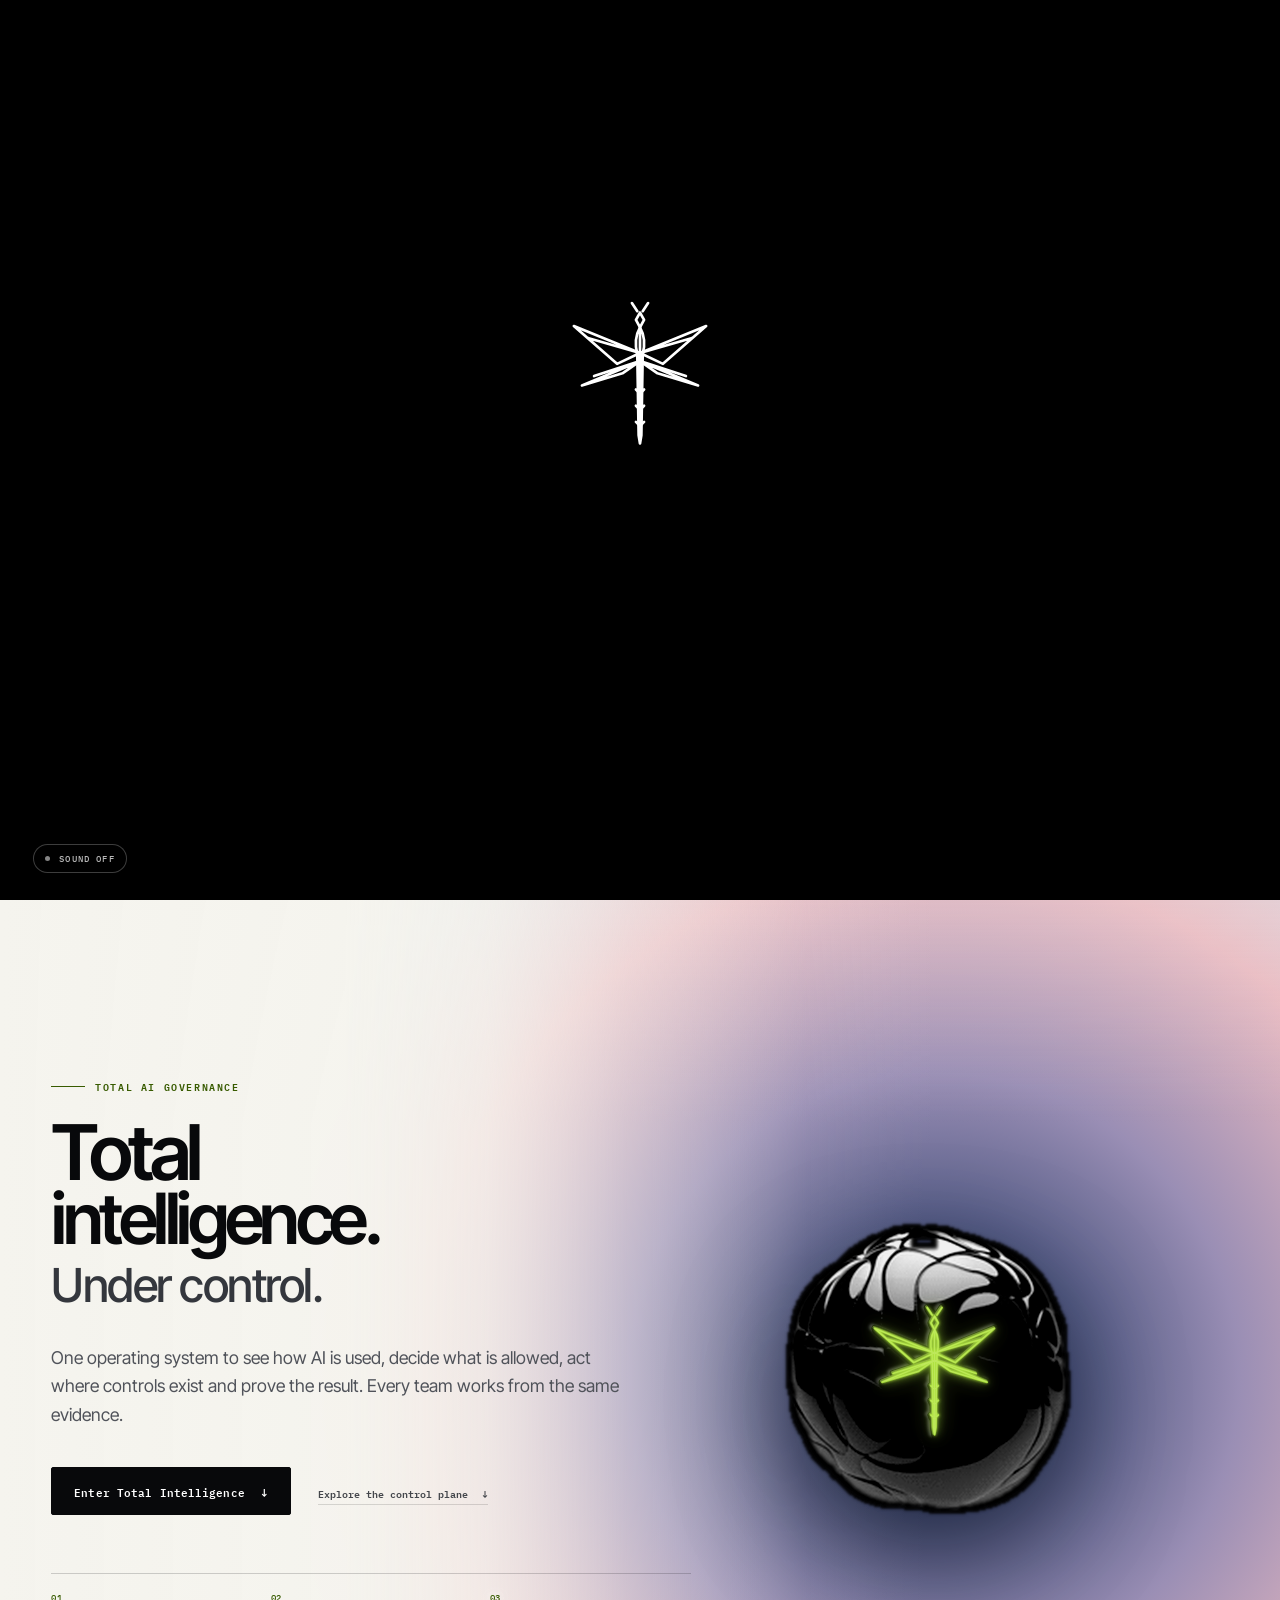
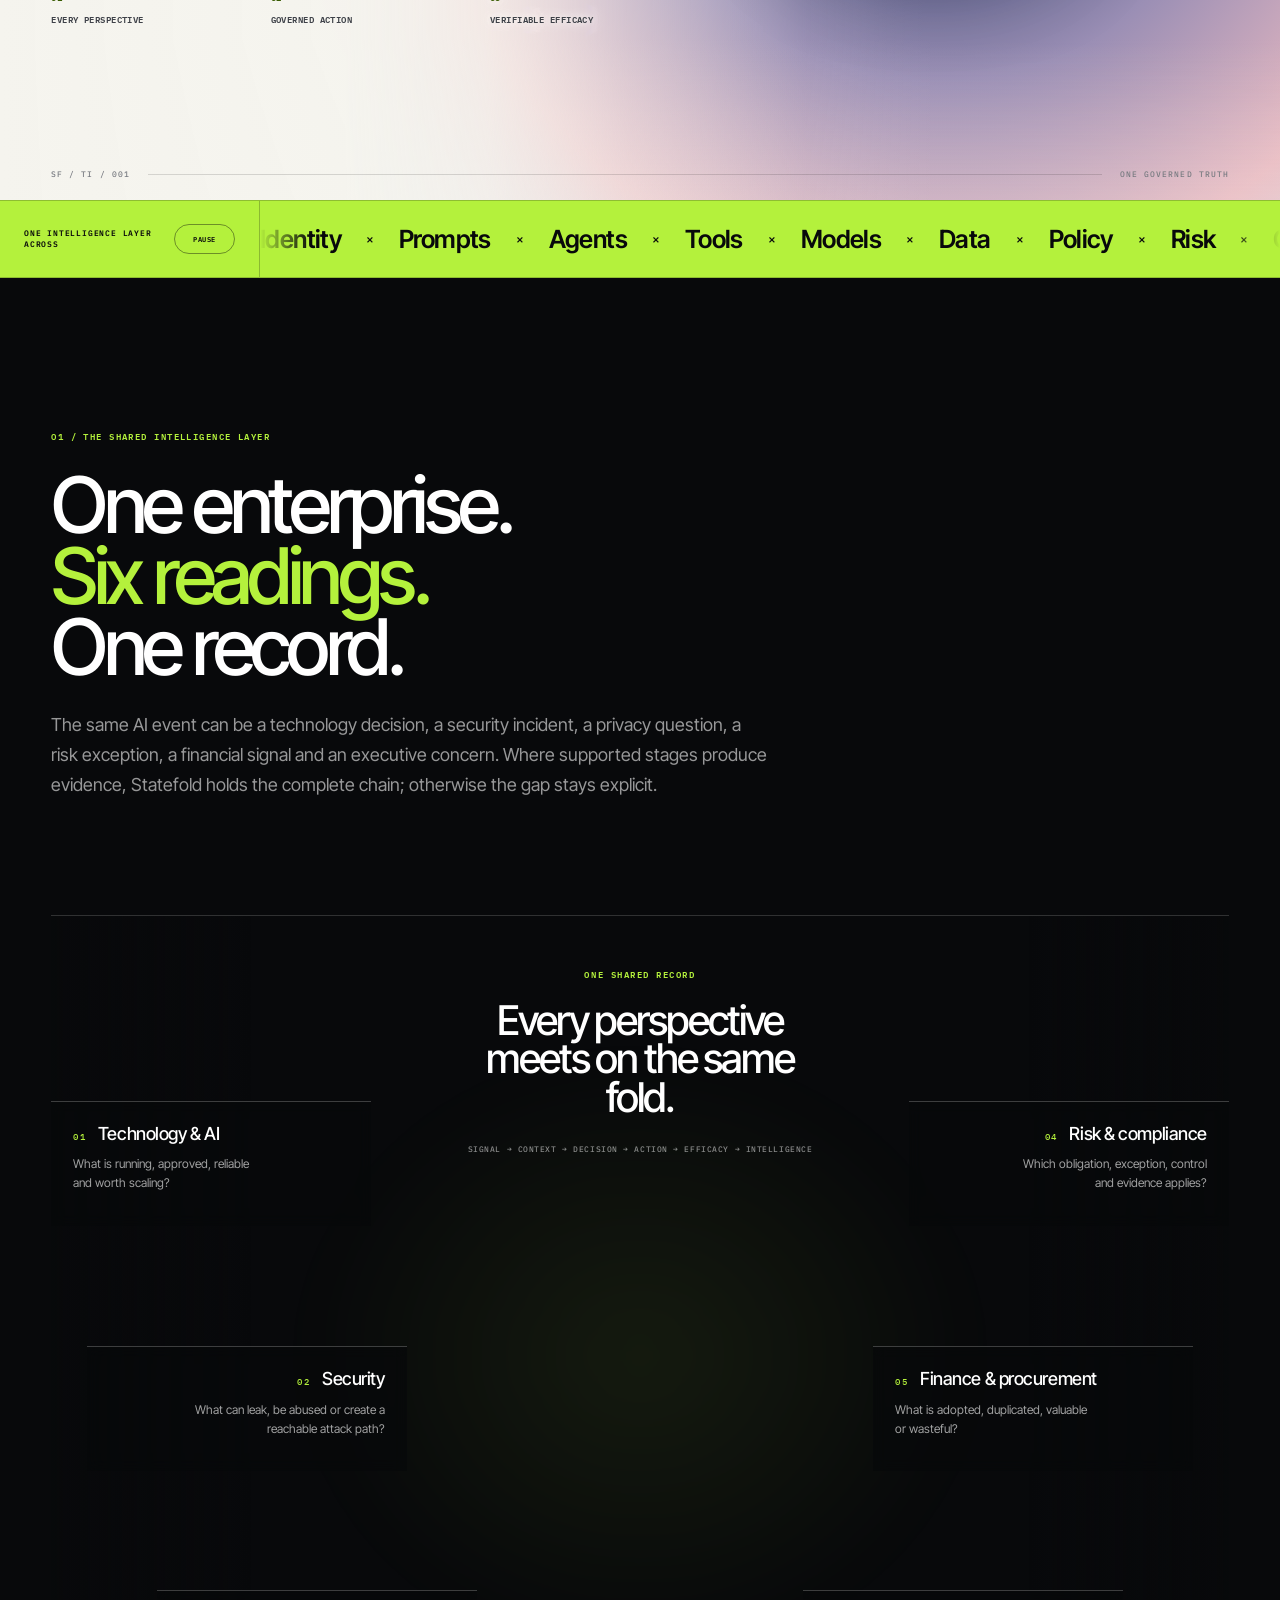
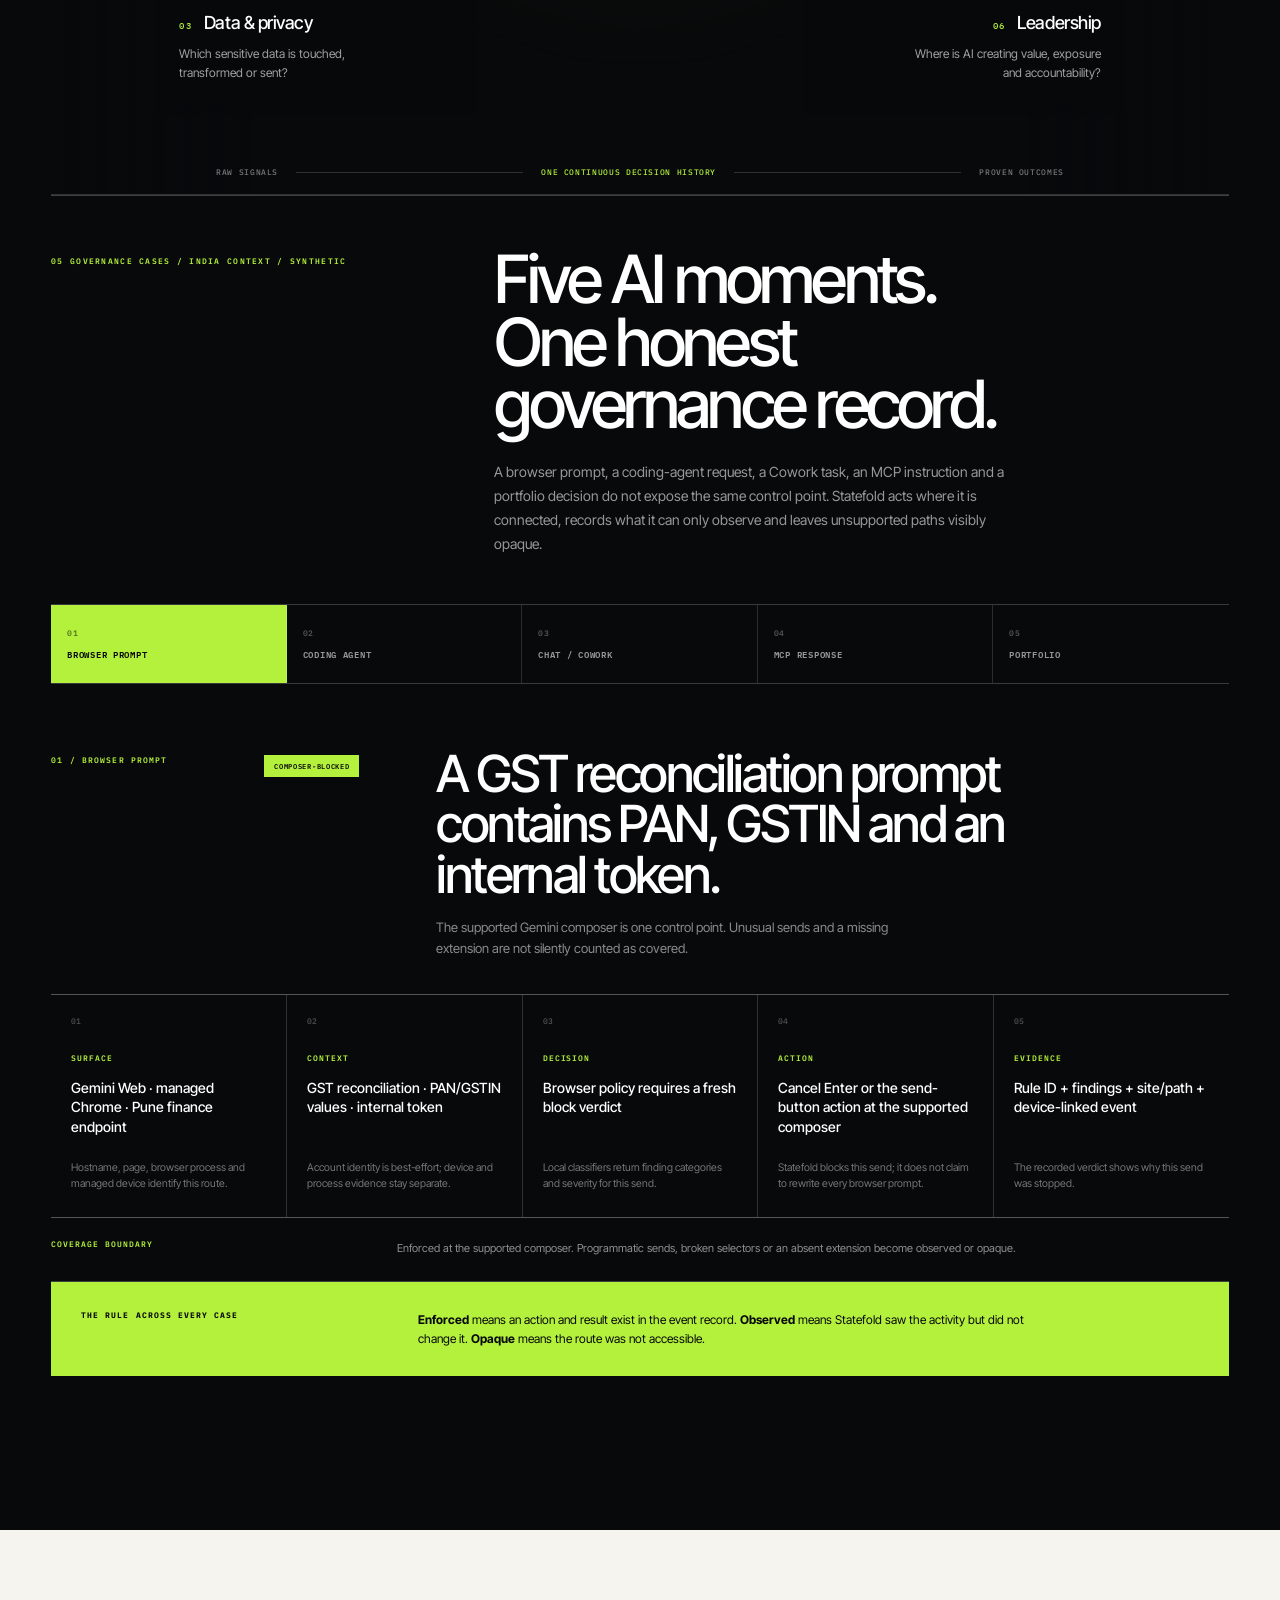
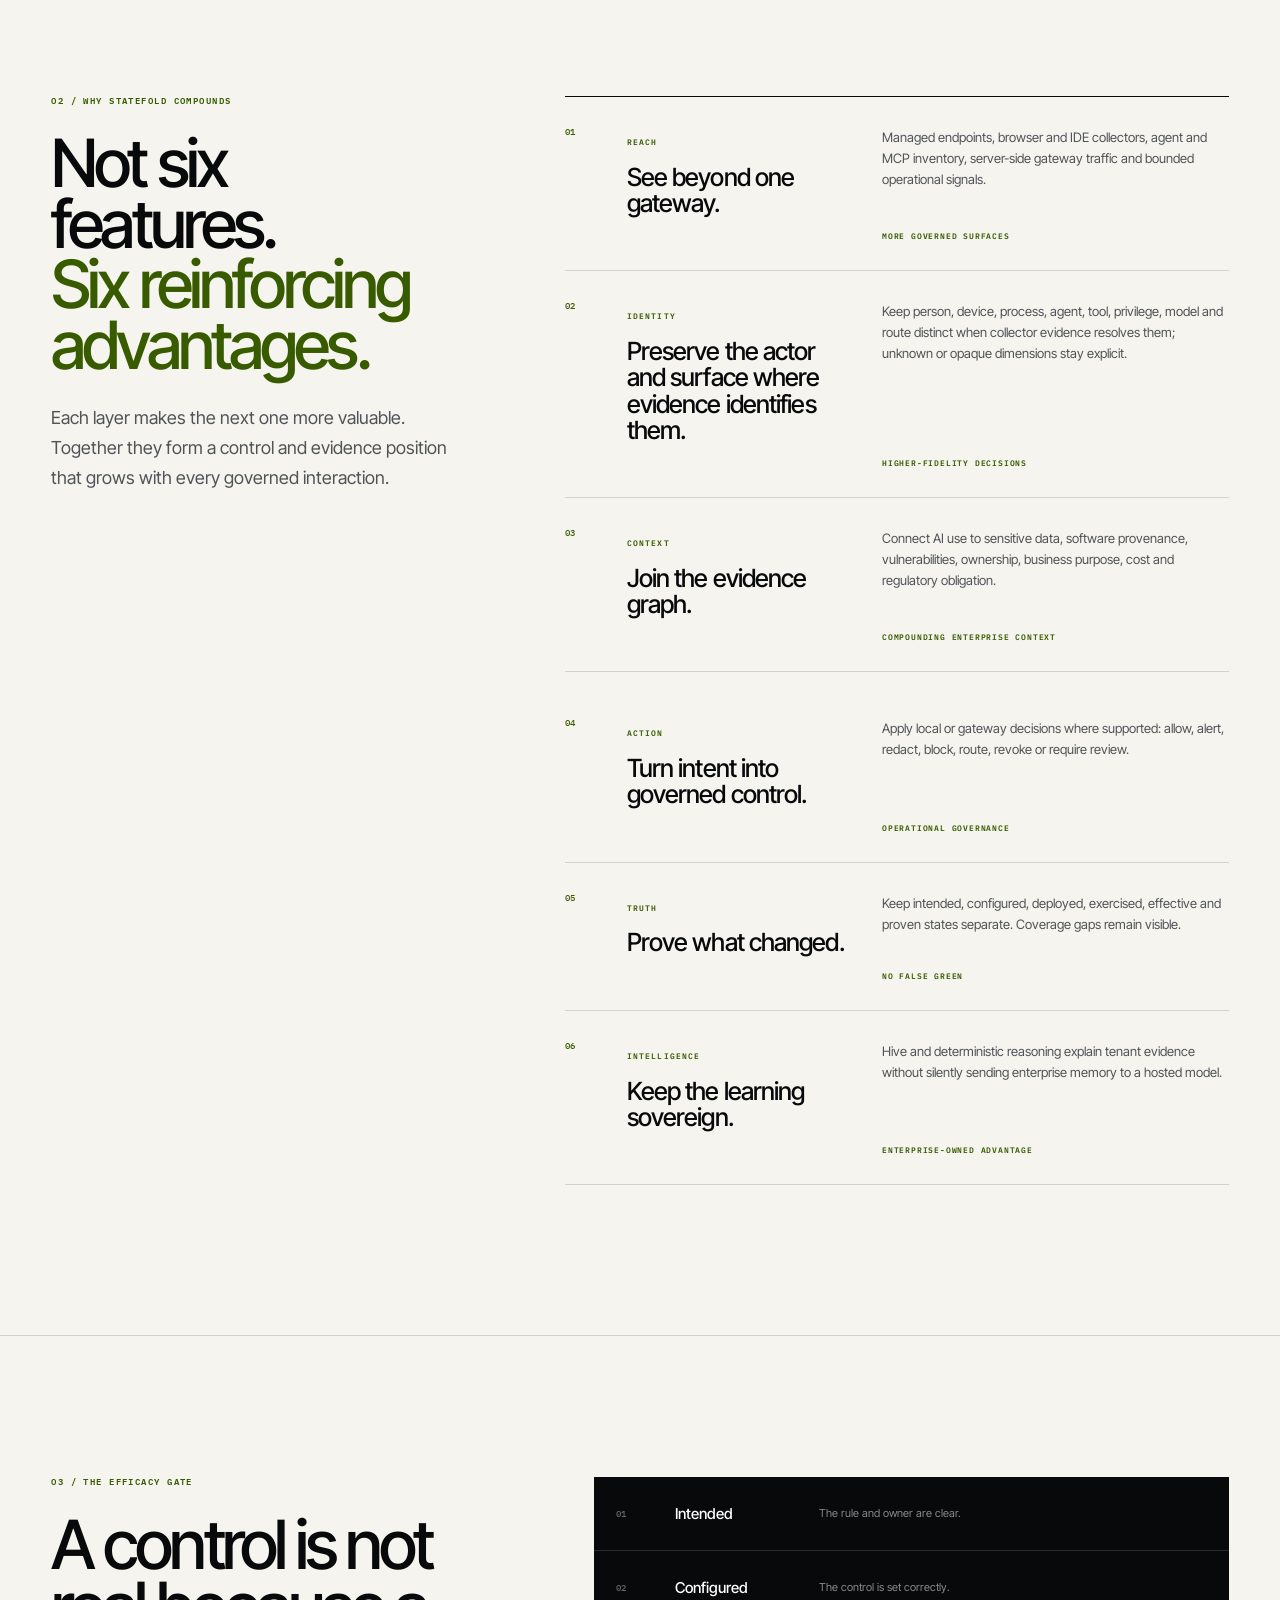
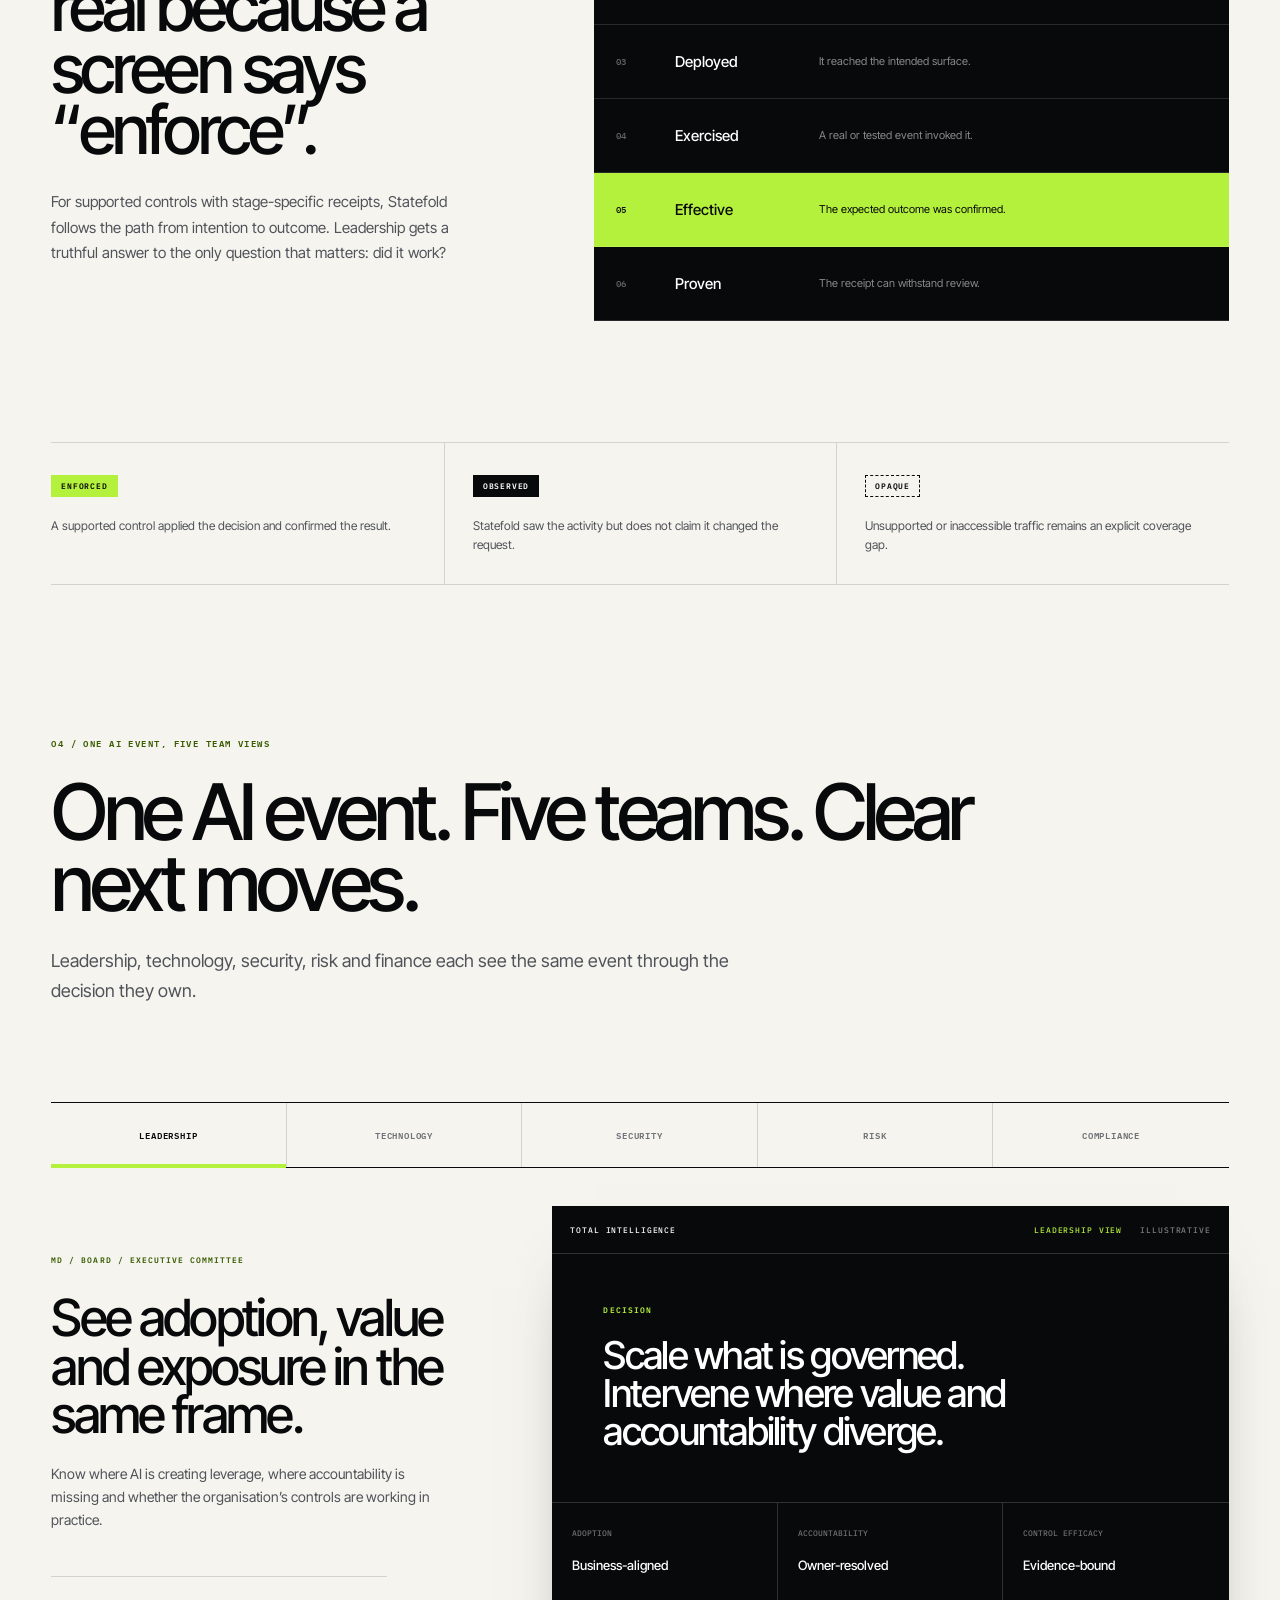
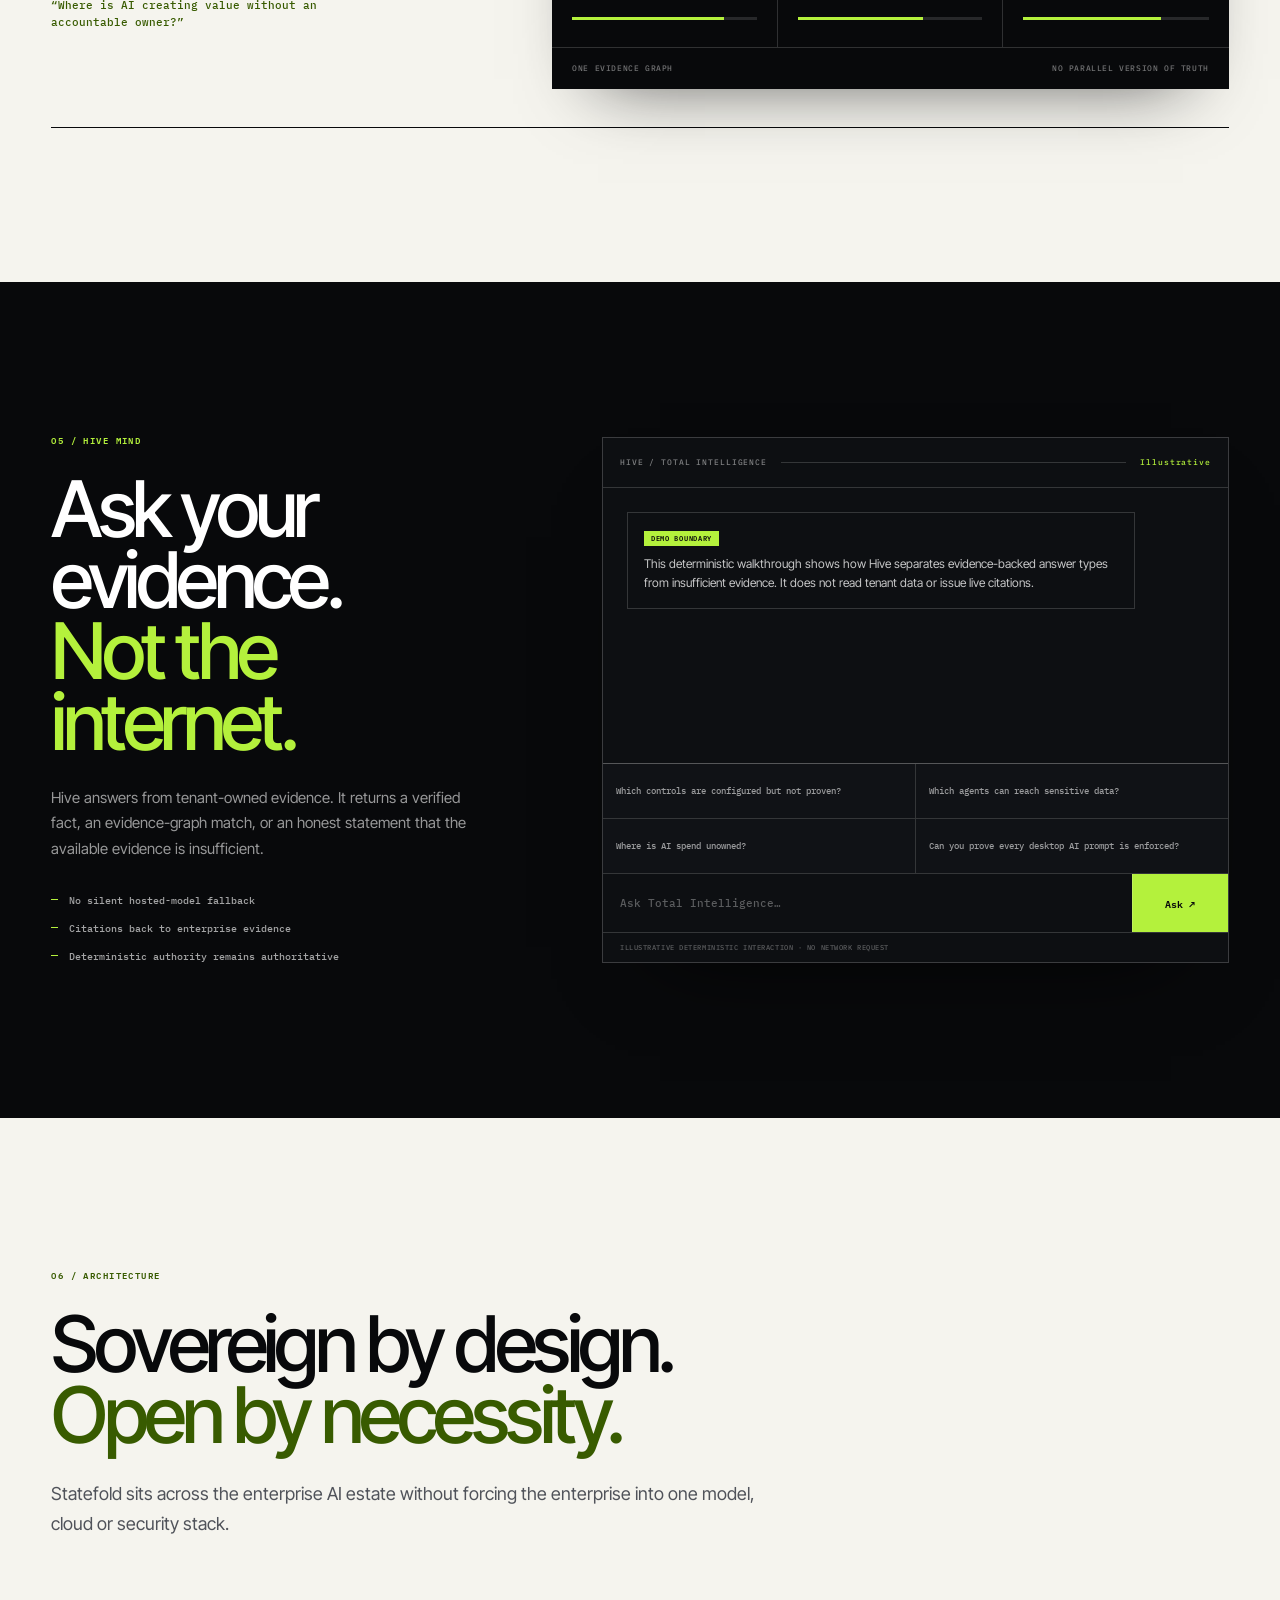
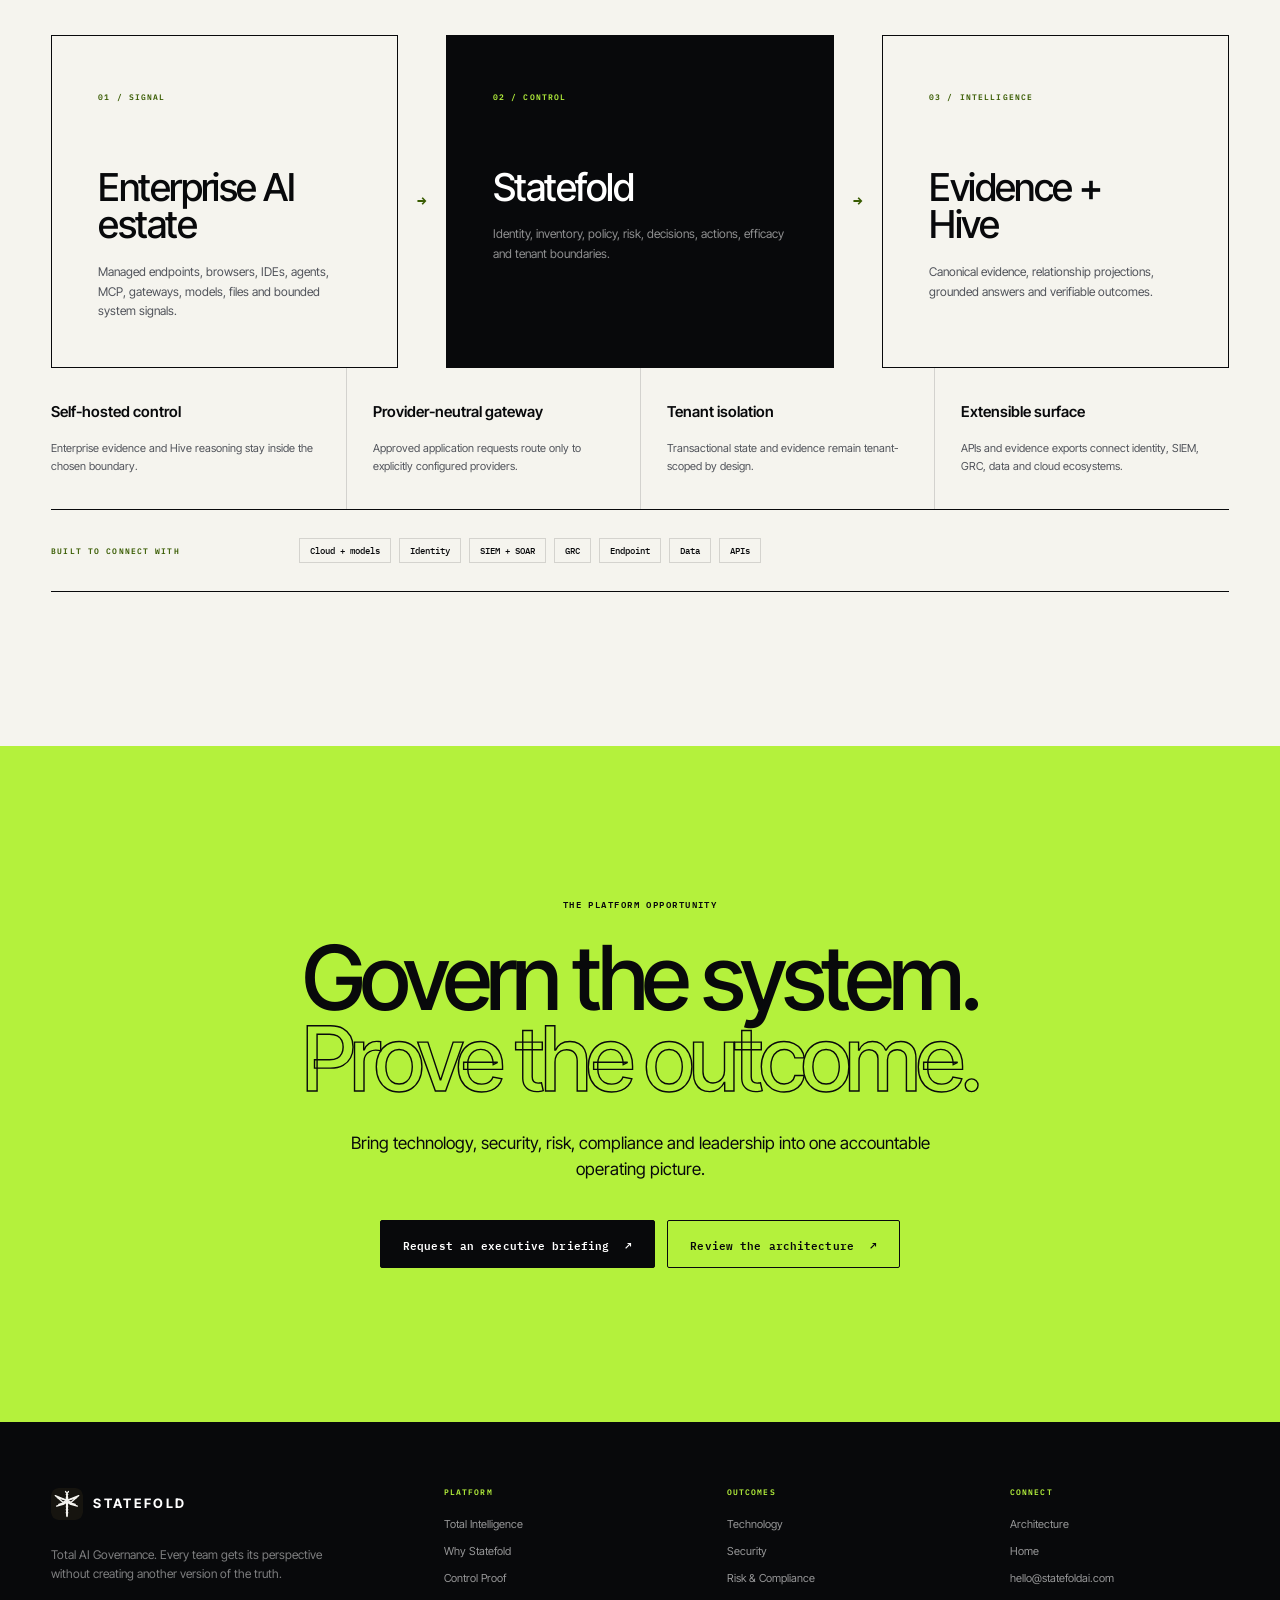
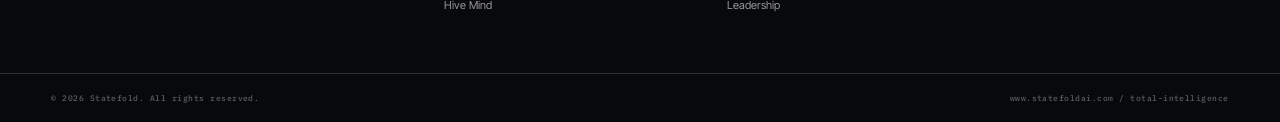
==== commit 62b53f02: "Serve Total Intelligence as unified homepage" ====
--- a/index.html
+++ b/index.html
@@ -3,26 +3,38 @@
 <head>
   <meta charset="UTF-8" />
   <meta name="viewport" content="width=device-width, initial-scale=1.0" />
-  <title>Statefold — Total AI Governance</title>
-  <meta name="description" content="Statefold lets teams see how AI is used, decide what is allowed, act at the right control point and prove the result across identity, data, risk, cost and policy." />
-  <meta name="theme-color" content="#F5F4EE" />
-  <link rel="icon" href="favicon.svg" type="image/svg+xml" />
-
-  <!-- Open Graph -->
-  <meta property="og:title" content="Statefold — Total AI Governance" />
-  <meta property="og:description" content="Bring AI governance, security, risk, data, engineering and cost into one shared view — then prove that every important control works." />
+  <title>Total Intelligence — Statefold</title>
+  <meta name="description" content="A governed intelligence layer connecting supported and observed enterprise AI assets, identities, interactions, policies, risks, controls and outcomes—with gaps kept explicit." />
+  <meta name="theme-color" content="#f5f4ee" />
+  <meta name="color-scheme" content="light dark" />
+  <meta name="robots" content="index,follow,max-image-preview:large" />
+  <link rel="canonical" href="https://www.statefoldai.com/" />
+  <link rel="icon" href="favicon.svg?v=20260826c" type="image/svg+xml" />
+  <link rel="preload" as="image" href="total-intelligence/media/statefold-orbit.gif?v=20260826e" fetchpriority="high" />
+  <link rel="preload" as="image" href="total-intelligence/media/hero-burn-orb.webp?v=20260826e" />
+
+  <meta property="og:title" content="Total Intelligence — Statefold" />
+  <meta property="og:description" content="Enterprise AI. Governed decisions. Verifiable outcomes." />
   <meta property="og:type" content="website" />
-  <meta property="og:url" content="https://www.statefoldai.com" />
+  <meta property="og:url" content="https://www.statefoldai.com/" />
+  <meta property="og:site_name" content="Statefold" />
+  <meta property="og:image" content="https://www.statefoldai.com/og-total-intelligence.png?v=20260826b" />
+  <meta property="og:image:width" content="1200" />
+  <meta property="og:image:height" content="630" />
+  <meta property="og:image:alt" content="Statefold Total Intelligence — enterprise AI, governed decisions, verifiable outcomes" />
+  <meta name="twitter:card" content="summary_large_image" />
+  <meta name="twitter:title" content="Total Intelligence — Statefold" />
+  <meta name="twitter:description" content="Enterprise AI. Governed decisions. Verifiable outcomes." />
+  <meta name="twitter:image" content="https://www.statefoldai.com/og-total-intelligence.png?v=20260826b" />
+  <meta name="twitter:image:alt" content="Statefold Total Intelligence — enterprise AI, governed decisions, verifiable outcomes" />
 
   <link rel="preconnect" href="https://fonts.googleapis.com" />
   <link rel="preconnect" href="https://fonts.gstatic.com" crossorigin />
-  <link href="https://fonts.googleapis.com/css2?family=IBM+Plex+Mono:wght@400;500;600&amp;family=Inter+Tight:wght@400;500;600;700;800&amp;display=swap" rel="stylesheet" />
-  <link rel="stylesheet" href="styles.css?v=20260823e" />
+  <link href="https://fonts.googleapis.com/css2?family=IBM+Plex+Mono:wght@400;500;600&family=Inter+Tight:wght@400;500;600;700&display=swap" rel="stylesheet" />
+  <link rel="stylesheet" href="total-intelligence/total-intelligence.css?v=20260826i" />
 </head>
 <body>
-  <div class="cursor-ring" aria-hidden="true"></div>
-  <div class="cursor-dot" aria-hidden="true"></div>
-
+  <a class="skip-link" href="#main-content">Skip to content</a>
   <svg class="brand-sprite" width="0" height="0" aria-hidden="true">
     <symbol id="sf-mark" viewBox="0 0 120 120">
       <g fill="none" stroke="currentColor" stroke-width="2" stroke-linecap="round" stroke-linejoin="round">
@@ -33,71 +45,6 @@
         <path d="M60 49 L17 67 L47 58 Z M60 49 L26 60 M60 49 L103 67 L73 58 Z M60 49 L94 60"></path>
       </g>
     </symbol>
-  </svg>
-
-  <!-- ===================== BRAND SPLASH / ORBIT FILM ===================== -->
-  <section id="brand-reveal" class="brand-overture" aria-label="Statefold — Total AI Governance">
-    <img id="orbitFilm" class="orbit-film" src="media/statefold-orbit.gif?v=20260809by" data-orbit-src="media/statefold-orbit.gif?v=20260809by" width="540" height="500" alt="" aria-hidden="true" />
-    <div class="overture-coordinates" aria-hidden="true"><span>00° / GOVERNANCE LAYER</span><span>STATEFOLD / 2026</span></div>
-    <div class="overture-horizon" aria-hidden="true"></div>
-    <div class="overture-lockup">
-      <img class="overture-favicon" src="favicon.svg" alt="" width="512" height="512" />
-      <div class="dragon-birth" aria-hidden="true">
-        <svg class="overture-mark" viewBox="0 0 120 120"><use href="#sf-mark"></use></svg>
-      </div>
-      <div class="overture-wordframe" aria-label="Statefold">
-        <span class="overture-eclipse" aria-hidden="true"></span>
-        <svg class="overture-wordmark" width="410" height="54" aria-hidden="true"><use href="#sf-word"></use></svg>
-      </div>
-      <div class="overture-governance">Total AI Governance</div>
-      <div class="overture-name">STATEFOLD</div>
-      <div class="overture-rule" aria-hidden="true"></div>
-      <div class="overture-tag"><span>Total AI Governance</span><span>Every model. Every agent. Every endpoint.</span></div>
-    </div>
-    <a class="overture-enter" href="#top"><span>Enter Statefold</span><i></i></a>
-    <button class="overture-sound" type="button" aria-pressed="false"><i aria-hidden="true"></i><span>Sound off</span></button>
-    <div class="br-inner">
-      <svg class="df br-df" viewBox="0 0 120 120" aria-hidden="true">
-<defs>
-  <linearGradient id="df-chrome-br" gradientUnits="userSpaceOnUse" x1="8" y1="0" x2="112" y2="120">
-    <stop offset="0%" stop-color="#3a3a3a"/>
-    <stop offset="18%" stop-color="#d8d8d8"/>
-    <stop offset="32%" stop-color="#6e6e6e"/>
-    <stop offset="50%" stop-color="#ffffff"/>
-    <stop offset="68%" stop-color="#6e6e6e"/>
-    <stop offset="82%" stop-color="#d8d8d8"/>
-    <stop offset="100%" stop-color="#333333"/>
-  </linearGradient>
-</defs>
-<g class="df-hover">
-  <g class="df-body">
-    <path class="p c1" d="M60 13 L57 18.5 L60 24 L63 18.5 Z"></path>
-    <path class="p c1" d="M58 12 L54 6 M62 12 L66 6"></path>
-    <path class="p c2" d="M60 24 C63.5 30 63.5 38 62 44 L61 104 L60 110 L59 104 L58 44 C56.5 38 56.5 30 60 24 Z"></path>
-    <path class="p c2" d="M60 26 L60 107"></path>
-    <path class="p c3" d="M57 70 L60 73 L63 70 M57 82 L60 85 L63 82 M57 94 L60 97 L63 94"></path>
-  </g>
-  <g class="w up uf d-ul" style="--uf:-30deg"><g class="w up fl-ul"><path class="p" d="M60 43 L11 23 L43 51 Z"></path><path class="p" d="M60 43 L22 32"></path></g></g>
-  <g class="w up uf d-ur" style="--uf:30deg"><g class="w up fl-ur"><path class="p" d="M60 43 L109 23 L77 51 Z"></path><path class="p" d="M60 43 L98 32"></path></g></g>
-  <g class="w lo uf d-ll" style="--uf:24deg"><g class="w lo fl-ll"><path class="p" d="M60 49 L17 67 L47 58 Z"></path><path class="p" d="M60 49 L26 60"></path></g></g>
-  <g class="w lo uf d-lr" style="--uf:-24deg"><g class="w lo fl-lr"><path class="p" d="M60 49 L103 67 L73 58 Z"></path><path class="p" d="M60 49 L94 60"></path></g></g>
-</g></svg>
-      <div class="br-pool" aria-hidden="true"></div>
-      <div class="br-rule"></div>
-      <div class="br-name">STATEFOLD</div>
-      <div class="br-tag">TOTAL AI GOVERNANCE</div>
-    </div>
-    <div class="br-cue" aria-hidden="true"><div class="br-cue-line"></div></div>
-  </section>
-
-  <!-- scroll progress + film grain + background wave -->
-  <div class="scrollbar" id="scrollbar" aria-hidden="true"></div>
-  <div class="grain" aria-hidden="true"></div>
-  <div class="bg-grid" aria-hidden="true"></div>
-  <div class="site-atmosphere" aria-hidden="true"><i></i><span></span></div>
-
-  <!-- shared brand wordmark glyph (referenced by the logo lockups via <use>) -->
-  <svg width="0" height="0" style="position:absolute" aria-hidden="true">
     <symbol id="sf-word" viewBox="118 22 410 54">
       <g transform="translate(0 -13)" fill="currentColor">
         <path d="M125.52 72.48L125.52 72.48L122.73 74.21Q123.78 77.25 125.70 79.85Q127.63 82.46 130.48 84.01Q133.33 85.56 137.11 85.56L137.11 85.56Q139.78 85.56 142.07 84.72Q144.37 83.88 146.07 82.30Q147.78 80.72 148.74 78.55Q149.70 76.38 149.70 73.72L149.70 73.72Q149.70 70.86 148.71 68.79Q147.71 66.71 146.13 65.22Q144.55 63.73 142.63 62.74Q140.71 61.75 138.91 61.07L138.91 61.07Q135.44 59.83 133.08 58.43Q130.73 57.04 129.55 55.30Q128.37 53.57 128.37 51.15L128.37 51.15Q128.37 48.23 130.42 46.28Q132.46 44.33 136.24 44.33L136.24 44.33Q139.10 44.33 141.02 45.41Q142.94 46.50 144.21 48.11Q145.48 49.72 146.16 51.40L146.16 51.40L149.14 49.72Q148.27 47.61 146.60 45.63Q144.92 43.65 142.41 42.34Q139.90 41.04 136.43 41.04L136.43 41.04Q133.08 41.04 130.42 42.38Q127.75 43.71 126.26 46.09Q124.77 48.48 124.77 51.58L124.77 51.58Q124.77 54.37 125.86 56.36Q126.94 58.34 128.68 59.73Q130.42 61.13 132.43 62.09Q134.45 63.05 136.31 63.73L136.31 63.73Q138.79 64.66 141.05 65.87Q143.31 67.08 144.74 69.00Q146.16 70.93 146.16 74.09L146.16 74.09Q146.16 77.68 143.78 80.01Q141.39 82.33 137.17 82.33L137.17 82.33Q134.07 82.33 131.84 81.00Q129.61 79.67 128.09 77.44Q126.57 75.20 125.52 72.48Z M165.76 41.60L165.76 44.82L177.16 44.82L177.16 85L180.57 85L180.57 44.82L191.98 44.82L191.98 41.60L165.76 41.60Z M215.60 70.43L234.27 70.43L240.28 85L244.12 85L224.97 39.93L205.81 85L209.65 85L215.60 70.43ZM216.97 67.21L224.97 47.80L232.96 67.21L216.97 67.21Z M257.95 41.60L257.95 44.82L269.36 44.82L269.36 85L272.77 85L272.77 44.82L284.18 44.82L284.18 41.60L257.95 41.60Z M325.96 41.60L302.65 41.60L302.65 85L325.96 85L325.96 81.78L306.06 81.78L306.06 62.80L324.72 62.80L324.72 59.58L306.06 59.58L306.06 44.82L325.96 44.82L325.96 41.60Z M368.99 41.60L348.16 41.60L348.16 85L351.57 85L351.57 63.11L368.37 63.11L368.37 59.89L351.57 59.89L351.57 44.82L368.99 44.82L368.99 41.60Z M391.44 63.30L391.44 63.30Q391.44 57.84 393.76 53.60Q396.09 49.35 400.15 46.90Q404.21 44.45 409.42 44.45L409.42 44.45Q414.62 44.45 418.68 46.90Q422.75 49.35 425.04 53.60Q427.33 57.84 427.33 63.30L427.33 63.30Q427.33 68.69 425.04 72.97Q422.75 77.25 418.68 79.70Q414.62 82.15 409.42 82.15L409.42 82.15Q404.21 82.15 400.15 79.70Q396.09 77.25 393.76 72.97Q391.44 68.69 391.44 63.30ZM387.84 63.30L387.84 63.30Q387.84 68.07 389.45 72.14Q391.06 76.20 393.98 79.20Q396.89 82.21 400.83 83.88Q404.77 85.56 409.42 85.56L409.42 85.56Q414.07 85.56 418.00 83.88Q421.94 82.21 424.85 79.20Q427.77 76.20 429.38 72.14Q430.99 68.07 430.99 63.30L430.99 63.30Q430.99 58.53 429.38 54.47Q427.77 50.40 424.85 47.40Q421.94 44.39 418.00 42.72Q414.07 41.04 409.42 41.04L409.42 41.04Q404.77 41.04 400.83 42.72Q396.89 44.39 393.98 47.40Q391.06 50.40 389.45 54.47Q387.84 58.53 387.84 63.30Z M454.74 41.60L451.33 41.60L451.33 85L472.66 85L472.66 81.78L454.74 81.78L454.74 41.60Z M502.91 41.60L491.13 41.60L491.13 85L502.91 85Q509.24 85 514.04 82.27Q518.85 79.54 521.54 74.68Q524.24 69.81 524.24 63.30Q524.24 56.79 521.54 51.92Q518.85 47.06 514.04 44.33Q509.24 41.60 502.91 41.60L502.91 41.60ZM502.91 81.59L494.54 81.59L494.54 45.01L502.91 45.01Q506.94 45.01 510.26 46.31Q513.58 47.61 515.93 50.00Q518.29 52.39 519.56 55.77Q520.83 59.15 520.83 63.30Q520.83 67.45 519.56 70.83Q518.29 74.21 515.93 76.60Q513.58 78.99 510.26 80.29Q506.94 81.59 502.91 81.59L502.91 81.59Z"></path>
@@ -106,653 +53,384 @@
     </symbol>
   </svg>
 
-  <!-- ===================== NAV ===================== -->
-  <header class="nav" id="top" data-nav>
+  <section id="brand-reveal" class="brand-overture" aria-label="Statefold — Total AI Governance">
+    <img id="orbitFilm" class="orbit-film" src="total-intelligence/media/statefold-orbit.gif?v=20260826e" data-orbit-src="total-intelligence/media/statefold-orbit.gif?v=20260826e" width="540" height="500" alt="" aria-hidden="true" />
+    <div class="overture-lockup">
+      <div class="dragon-birth" aria-hidden="true">
+        <svg class="overture-mark" viewBox="0 0 120 120"><use href="#sf-mark"></use></svg>
+      </div>
+      <div class="overture-wordframe" aria-label="Statefold">
+        <svg class="overture-wordmark" width="410" height="54" aria-hidden="true"><use href="#sf-word"></use></svg>
+      </div>
+      <div class="overture-governance">Total AI Governance</div>
+    </div>
+    <a class="overture-enter" href="#intelligence"><span>Enter Statefold</span><i aria-hidden="true"></i></a>
+    <button class="overture-sound" type="button" aria-pressed="false"><i aria-hidden="true"></i><span>Sound off</span></button>
+  </section>
+
+  <div class="page-noise" aria-hidden="true"></div>
+  <div class="scroll-progress" id="scrollProgress" aria-hidden="true"></div>
+
+  <header class="site-nav" id="top" data-nav>
     <div class="wrap nav-inner">
-      <a class="brand brandlogo" href="#top" aria-label="Statefold home">
-        <svg class="df brand-df" viewBox="0 0 120 120" aria-hidden="true"><g class="df-hover">
-  <g class="df-body">
-    <path class="p c1" d="M60 13 L57 18.5 L60 24 L63 18.5 Z"></path>
-    <path class="p c1" d="M58 12 L54 6 M62 12 L66 6"></path>
-    <path class="p c2" d="M60 24 C63.5 30 63.5 38 62 44 L61 104 L60 110 L59 104 L58 44 C56.5 38 56.5 30 60 24 Z"></path>
-    <path class="p c2" d="M60 26 L60 107"></path>
-    <path class="p c3" d="M57 70 L60 73 L63 70 M57 82 L60 85 L63 82 M57 94 L60 97 L63 94"></path>
-  </g>
-  <g class="w up uf d-ul" style="--uf:-30deg"><g class="w up fl-ul"><path class="p" d="M60 43 L11 23 L43 51 Z"></path><path class="p" d="M60 43 L22 32"></path></g></g>
-  <g class="w up uf d-ur" style="--uf:30deg"><g class="w up fl-ur"><path class="p" d="M60 43 L109 23 L77 51 Z"></path><path class="p" d="M60 43 L98 32"></path></g></g>
-  <g class="w lo uf d-ll" style="--uf:24deg"><g class="w lo fl-ll"><path class="p" d="M60 49 L17 67 L47 58 Z"></path><path class="p" d="M60 49 L26 60"></path></g></g>
-  <g class="w lo uf d-lr" style="--uf:-24deg"><g class="w lo fl-lr"><path class="p" d="M60 49 L103 67 L73 58 Z"></path><path class="p" d="M60 49 L94 60"></path></g></g>
-</g></svg>
-        <svg class="brand-word" aria-hidden="true"><use href="#sf-word"></use></svg>
+      <a class="brand" href="#intelligence" aria-label="Statefold home">
+        <img src="favicon.svg?v=20260826c" alt="" width="34" height="34" />
+        <span>STATEFOLD</span>
       </a>
       <nav class="nav-links" aria-label="Primary">
-        <a href="#duality">Why Statefold</a>
-        <a href="#platform">Operating system</a>
-        <a href="#swarm">Intelligence</a>
-        <a href="#trust">Architecture</a>
-        <a href="#teams">For every team</a>
+        <a href="#perspectives">Intelligence</a>
+        <a href="#moats">Why Statefold</a>
+        <a href="#proof">Control Proof</a>
+        <a href="#outcomes">Outcomes</a>
+        <a href="#architecture">Architecture</a>
       </nav>
-      <div class="nav-cta">
-        <a class="btn btn-ghost" href="mailto:hello@statefoldai.com">hello@statefoldai.com</a>
-      </div>
-      <button class="nav-burger" id="burger" aria-label="Menu" aria-expanded="false">
-        <span></span><span></span><span></span>
-      </button>
+      <a class="button button-nav" href="mailto:hello@statefoldai.com?subject=Statefold%20executive%20briefing">Executive briefing <span>↗</span></a>
+      <button class="menu-button" id="menuButton" type="button" aria-label="Open menu" aria-controls="mobileMenu" aria-expanded="false"><i></i><i></i></button>
     </div>
-    <div class="nav-mobile" id="navMobile">
-      <a href="#duality">Why Statefold</a>
-      <a href="#platform">Operating system</a>
-      <a href="#swarm">Intelligence</a>
-      <a href="#trust">Architecture</a>
-      <a href="#teams">For every team</a>
-    </div>
+    <nav class="mobile-menu" id="mobileMenu" aria-label="Mobile primary">
+      <a href="#perspectives">Intelligence</a><a href="#moats">Why Statefold</a><a href="#proof">Control Proof</a><a href="#outcomes">Outcomes</a><a href="#architecture">Architecture</a>
+      <a href="mailto:hello@statefoldai.com?subject=Statefold%20executive%20briefing">Executive briefing ↗</a>
+    </nav>
   </header>
 
-  <nav class="chapter-rail" aria-label="Page chapters">
-    <span class="rail-line"></span>
-    <a href="#problem" data-chapter="problem"><i></i><span>01 / FRACTURE</span></a>
-    <a href="#duality" data-chapter="duality"><i></i><span>02 / FUSION</span></a>
-    <a href="#platform" data-chapter="platform"><i></i><span>03 / LOOP</span></a>
-    <a href="#swarm" data-chapter="swarm"><i></i><span>04 / LEARN</span></a>
-    <a href="#hive" data-chapter="hive"><i></i><span>05 / EXPLAIN</span></a>
-    <a href="#trust" data-chapter="trust"><i></i><span>06 / TRUST</span></a>
-    <a href="#teams" data-chapter="teams"><i></i><span>07 / TEAMS</span></a>
-  </nav>
-
-  <!-- ===================== HERO ===================== -->
-  <section class="hero">
-    <div class="void-stage" data-void aria-hidden="true">
-      <canvas id="voidCanvas" class="void-canvas"></canvas>
-      <div class="void-orb">
-        <img class="void-orb-film" src="media/hero-burn-orb.webp?v=20260809ca" width="512" height="512" alt="" />
-        <svg class="void-mark" viewBox="0 0 120 120">
-          <use class="burn-edge" href="#sf-mark"></use>
-          <use class="burn-cut" href="#sf-mark"></use>
-          <use class="burn-heat" href="#sf-mark"></use>
-        </svg>
-      </div>
-    </div>
-    <div class="hero-veil" aria-hidden="true"></div>
-    <div class="hero-v3 wrap">
-      <div class="hero-v3-copy">
-        <div class="hero-v3-eyebrow"><span></span>Total AI Governance</div>
-        <h1><span>Total</span><span class="hero-intelligence">intelligence.</span><em>Under control.</em></h1>
-        <p>One operating system to see how AI is used, decide what is allowed, act where controls exist and prove the result. Governance, security, risk, data, engineering and cost finally work from the same evidence.</p>
-        <div class="hero-v3-actions">
-          <a class="btn btn-primary btn-lg" href="#platform">Enter the platform <span class="arr">→</span></a>
-          <a class="text-link" href="mailto:hello@statefoldai.com">Request a private walkthrough <span>↗</span></a>
-        </div>
-        <div class="hero-v3-proof">
-          <span><b>01</b> Unifies every perspective</span>
-          <span><b>02</b> Gates every important action</span>
-          <span><b>03</b> Proves real-world efficacy</span>
-        </div>
-      </div>
-      <div class="hero-v3-folio" aria-hidden="true"><span>SF / 001</span><i></i><span>SCROLL TO GOVERN</span></div>
-    </div>
-  </section>
-
-  <!-- ===================== SURFACES MARQUEE ===================== -->
-  <section class="marquee-band" id="surfaces" aria-label="AI surfaces Statefold watches">
-    <div class="marquee-label">One set of rules across your AI tools</div>
-    <div class="marquee">
-      <div class="marquee-track">
-        <span>Browser AI</span><i>·</i><span>IDE assistants</span><i>·</i><span>MCP servers</span><i>·</i><span>Amazon Bedrock</span><i>·</i><span>Native SDKs</span><i>·</i><span>Clipboard</span><i>·</i><span>Local proxy</span><i>·</i><span>DNS</span><i>·</i><span>Autonomous agents</span><i>·</i><span>File egress</span><i>·</i>
-        <span>Browser AI</span><i>·</i><span>IDE assistants</span><i>·</i><span>MCP servers</span><i>·</i><span>Amazon Bedrock</span><i>·</i><span>Native SDKs</span><i>·</i><span>Clipboard</span><i>·</i><span>Local proxy</span><i>·</i><span>DNS</span><i>·</i><span>Autonomous agents</span><i>·</i><span>File egress</span><i>·</i>
-      </div>
-    </div>
-  </section>
-
-  <!-- ===================== STATS ===================== -->
-  <section class="stats">
-    <div class="wrap stats-grid">
-      <div class="stat reveal" style="--i:0"><b>SEE</b><span>AI, agents, models, tools, identities, data and spend</span></div>
-      <div class="stat reveal" style="--i:1"><b>DECIDE</b><span>policy, approval, risk, access and acceptable use</span></div>
-      <div class="stat reveal" style="--i:2"><b>ACT</b><span>allow, alert, redact, block, revoke, route or isolate</span></div>
-      <div class="stat reveal" style="--i:3"><b>PROVE</b><span>coverage, action, outcome, ownership and efficacy</span></div>
-    </div>
-  </section>
-
-  <!-- ===================== PROBLEM ===================== -->
-  <section class="section" id="problem">
-    <div class="wrap">
-      <div class="sec-head reveal">
-        <div class="eyebrow"><span class="sec-no">01</span> The fracture</div>
-        <h2>AI crosses the company. Governance is still split by department.</h2>
-        <p class="sec-sub">The same AI interaction can be a security event, a privacy decision, a model-risk question, an access change, a software exposure and a cost. Separate tools give each team a fragment. Nobody owns the complete outcome.</p>
-      </div>
-      <div class="cards-3">
-        <article class="card reveal" style="--i:0">
-          <div class="ic">◇</div>
-          <h3>One event. Many partial truths.</h3>
-          <p>Inventory knows the app. Security knows the device. IAM knows the user. Finance knows the bill. None can explain the whole decision.</p>
+  <main id="main-content">
+    <section class="hero" id="intelligence" tabindex="-1">
+      <div class="void-stage" data-void aria-hidden="true">
+        <canvas id="voidCanvas" class="void-canvas"></canvas>
+        <div class="void-orb">
+          <img class="void-orb-film" src="total-intelligence/media/hero-burn-orb.webp?v=20260826i" width="512" height="512" alt="" fetchpriority="high" />
+          <svg class="void-mark" viewBox="0 0 120 120">
+            <defs>
+              <path id="heroDragonMark" d="M60 13 L57 18.5 L60 24 L63 18.5 Z M58 12 L54 6 M62 12 L66 6 M60 24 C63.5 30 63.5 38 62 44 L61 104 L60 110 L59 104 L58 44 C56.5 38 56.5 30 60 24 Z M60 26 L60 107 M57 70 L60 73 L63 70 M57 82 L60 85 L63 82 M57 94 L60 97 L63 94 M60 43 L11 23 L43 51 Z M60 43 L22 32 M60 43 L109 23 L77 51 Z M60 43 L98 32 M60 49 L17 67 L47 58 Z M60 49 L26 60 M60 49 L103 67 L73 58 Z M60 49 L94 60" />
+            </defs>
+            <g fill="none" stroke-linecap="round" stroke-linejoin="round">
+              <use class="dragon-engrave-shadow" href="#heroDragonMark"></use>
+              <use class="dragon-engrave-cut" href="#heroDragonMark"></use>
+              <use class="dragon-engrave-lip" href="#heroDragonMark"></use>
+              <use class="dragon-engrave-glow" href="#heroDragonMark"></use>
+              <use class="dragon-engrave-heat" href="#heroDragonMark"></use>
+            </g>
+          </svg>
+        </div>
+      </div>
+      <div class="hero-veil" aria-hidden="true"></div>
+      <div class="wrap hero-layout">
+        <div class="hero-copy reveal">
+          <div class="eyebrow"><span></span>Total AI Governance</div>
+          <h1><span>Total</span><span>intelligence.</span><em>Under control.</em></h1>
+          <p>One operating system to see how AI is used, decide what is allowed, act where controls exist and prove the result. Every team works from the same evidence.</p>
+          <div class="hero-actions">
+            <a class="button button-primary" href="#perspectives">Enter Total Intelligence <span>↓</span></a>
+            <a class="text-link" href="#architecture">Explore the control plane <span>↓</span></a>
+          </div>
+          <div class="hero-principles">
+            <span><b>01</b> Every perspective</span>
+            <span><b>02</b> Governed action</span>
+            <span><b>03</b> Verifiable efficacy</span>
+          </div>
+        </div>
+        <div class="hero-folio" aria-hidden="true"><span>SF / TI / 001</span><i></i><span>ONE GOVERNED TRUTH</span></div>
+      </div>
+    </section>
+
+    <section class="signal-band" aria-label="The enterprise AI estate">
+      <div class="signal-label"><p>One intelligence layer across</p><button id="signalMotion" type="button" aria-pressed="false" aria-label="Pause moving AI estate list"><span>Pause</span></button></div>
+      <div class="signal-marquee"><div class="signal-track">
+        <div class="signal-sequence"><span>Identity</span><i>×</i><span>Prompts</span><i>×</i><span>Agents</span><i>×</i><span>Tools</span><i>×</i><span>Models</span><i>×</i><span>Data</span><i>×</i><span>Policy</span><i>×</i><span>Risk</span><i>×</i><span>Cost</span><i>×</i><span>Evidence</span><i>×</i></div>
+        <div class="signal-sequence" aria-hidden="true"><span>Identity</span><i>×</i><span>Prompts</span><i>×</i><span>Agents</span><i>×</i><span>Tools</span><i>×</i><span>Models</span><i>×</i><span>Data</span><i>×</i><span>Policy</span><i>×</i><span>Risk</span><i>×</i><span>Cost</span><i>×</i><span>Evidence</span><i>×</i></div>
+      </div></div>
+    </section>
+
+    <section class="perspectives section-dark" id="perspectives">
+      <div class="wrap">
+        <header class="section-head section-head-dark reveal">
+          <div class="section-index">01 / The shared intelligence layer</div>
+          <h2>One enterprise.<br /><em>Six readings.</em><br />One record.</h2>
+          <p>The same AI event can be a technology decision, a security incident, a privacy question, a risk exception, a financial signal and an executive concern. Where supported stages produce evidence, Statefold holds the complete chain; otherwise the gap stays explicit.</p>
+        </header>
+
+        <div class="fold-stage reveal" data-spatial>
+          <canvas class="fold-canvas" id="statefoldField" aria-hidden="true"></canvas>
+          <div class="fold-core">
+            <span>ONE SHARED RECORD</span>
+            <strong>Every perspective meets on the same fold.</strong>
+            <small>SIGNAL → CONTEXT → DECISION → ACTION → EFFICACY → INTELLIGENCE</small>
+          </div>
+          <div class="perspective-list" aria-label="Enterprise perspectives joined by Statefold">
+            <article class="perspective p-tech"><i>01</i><b>Technology &amp; AI</b><small>What is running, approved, reliable and worth scaling?</small></article>
+            <article class="perspective p-security"><i>02</i><b>Security</b><small>What can leak, be abused or create a reachable attack path?</small></article>
+            <article class="perspective p-data"><i>03</i><b>Data &amp; privacy</b><small>Which sensitive data is touched, transformed or sent?</small></article>
+            <article class="perspective p-risk"><i>04</i><b>Risk &amp; compliance</b><small>Which obligation, exception, control and evidence applies?</small></article>
+            <article class="perspective p-finance"><i>05</i><b>Finance &amp; procurement</b><small>What is adopted, duplicated, valuable or wasteful?</small></article>
+            <article class="perspective p-leadership"><i>06</i><b>Leadership</b><small>Where is AI creating value, exposure and accountability?</small></article>
+          </div>
+          <div class="fold-legend" aria-hidden="true"><span>Raw signals</span><i></i><b>One continuous decision history</b><i></i><span>Proven outcomes</span></div>
+        </div>
+      </div>
+    </section>
+
+    <section class="event-section section-dark" id="proof">
+      <div class="wrap">
+        <article class="governance-portfolio reveal" id="governancePortfolio" aria-labelledby="governance-title">
+          <header>
+            <span>05 GOVERNANCE CASES / INDIA CONTEXT / SYNTHETIC</span>
+            <div>
+              <h2 id="governance-title">Five AI moments. One honest governance record.</h2>
+              <p>A browser prompt, a coding-agent request, a Cowork task, an MCP instruction and a portfolio decision do not expose the same control point. Statefold acts where it is connected, records what it can only observe and leaves unsupported paths visibly opaque.</p>
+            </div>
+          </header>
+
+          <div class="scenario-tabs" id="scenarioTabs" role="tablist" aria-label="Choose a Statefold governance example" hidden>
+            <button id="case-tab-prompt" role="tab" aria-selected="true" aria-controls="case-prompt" data-case="prompt"><span>01</span>Browser prompt</button>
+            <button id="case-tab-agent" role="tab" aria-selected="false" aria-controls="case-agent" data-case="agent"><span>02</span>Coding agent</button>
+            <button id="case-tab-surfaces" role="tab" aria-selected="false" aria-controls="case-surfaces" data-case="surfaces"><span>03</span>Chat / Cowork</button>
+            <button id="case-tab-tool" role="tab" aria-selected="false" aria-controls="case-tool" data-case="tool"><span>04</span>MCP response</button>
+            <button id="case-tab-enterprise" role="tab" aria-selected="false" aria-controls="case-enterprise" data-case="enterprise"><span>05</span>Portfolio</button>
+          </div>
+
+          <div class="scenario-panels">
+            <section class="case-panel" id="case-prompt" data-case-panel="prompt">
+              <header class="case-head">
+                <div class="case-meta"><span>01 / BROWSER PROMPT</span><b class="case-state enforced">COMPOSER-BLOCKED</b></div>
+                <div><h3>A GST reconciliation prompt contains PAN, GSTIN and an internal token.</h3><p>The supported Gemini composer is one control point. Unusual sends and a missing extension are not silently counted as covered.</p></div>
+              </header>
+              <ol class="governance-path">
+                <li><i>01</i><small>SURFACE</small><b>Gemini Web · managed Chrome · Pune finance endpoint</b><span>Hostname, page, browser process and managed device identify this route.</span></li>
+                <li><i>02</i><small>CONTEXT</small><b>GST reconciliation · PAN/GSTIN values · internal token</b><span>Account identity is best-effort; device and process evidence stay separate.</span></li>
+                <li><i>03</i><small>DECISION</small><b>Browser policy requires a fresh block verdict</b><span>Local classifiers return finding categories and severity for this send.</span></li>
+                <li><i>04</i><small>ACTION</small><b>Cancel Enter or the send-button action at the supported composer</b><span>Statefold blocks this send; it does not claim to rewrite every browser prompt.</span></li>
+                <li><i>05</i><small>EVIDENCE</small><b>Rule ID + findings + site/path + device-linked event</b><span>The recorded verdict shows why this send was stopped.</span></li>
+              </ol>
+              <footer class="case-boundary"><b>Coverage boundary</b><p>Enforced at the supported composer. Programmatic sends, broken selectors or an absent extension become observed or opaque.</p></footer>
+            </section>
+
+            <section class="case-panel" id="case-agent" data-case-panel="agent">
+              <header class="case-head">
+                <div class="case-meta"><span>02 / CODING AGENT</span><b class="case-state controlled">PROXY-BLOCKED</b></div>
+                <div><h3>A request to fix UPI retries also contains a production credential.</h3><p>Statefold blocks the secret-bearing network request without terminating the developer’s coding environment.</p></div>
+              </header>
+              <ol class="governance-path">
+                <li><i>01</i><small>SURFACE</small><b>Coding agent → proxy-honouring OpenAI HTTPS path</b><span>The route and originating process are recorded without claiming a native Codex integration.</span></li>
+                <li><i>02</i><small>CONTEXT</small><b>Bengaluru engineer · payments service · production .env credential</b><span>Destination and findings join best-effort PID, path, binary hash, signature and Windows user.</span></li>
+                <li><i>03</i><small>DECISION</small><b>Production credentials are denied on this external route</b><span>The verdict is scoped to this request and the available process evidence.</span></li>
+                <li><i>04</i><small>ACTION</small><b>Return a local block before forwarding; leave the coding environment running</b><span>Eligible JSON requests may use configured redaction where that route supports it.</span></li>
+                <li><i>05</i><small>EVIDENCE</small><b>Host/path + rule + verdict + prompt preview + process metadata</b><span>The record shows which request was stopped and from which process.</span></li>
+              </ol>
+              <footer class="case-boundary"><b>Coverage boundary</b><p>Enforced only when the client honours the system proxy and TLS inspection works. Pinned or bypassed payloads stay opaque, while connection and process signals may still be observed.</p></footer>
+            </section>
+
+            <section class="case-panel" id="case-surfaces" data-case-panel="surfaces">
+              <header class="case-head">
+                <div class="case-meta"><span>03 / SURFACE IDENTITY</span><b class="case-state resolved">MIXED COVERAGE</b></div>
+                <div><h3>Claude Chat is a prompt. Claude Cowork is a task with reach.</h3><p>The same provider does not mean the same surface, permissions or enforceable control point.</p></div>
+              </header>
+              <ol class="governance-path">
+                <li><i>01</i><small>SURFACE</small><b>Claude Chat in managed browser ≠ Claude Cowork in Claude Desktop</b><span>Provider name alone is never treated as the surface.</span></li>
+                <li><i>02</i><small>CONTEXT</small><b>Chat: composer text + destination · Cowork: folder, browser and tool request</b><span>Process, file-write and MCP inventory may be visible; the full cloud plan is not assumed.</span></li>
+                <li><i>03</i><small>DECISION</small><b>Allow the clean Chat prompt · require tighter privilege for Cowork</b><span>Separate rules use process, destination, data and available permission evidence.</span></li>
+                <li><i>04</i><small>ACTION</small><b>Stop Chat at the composer when matched · block supported Cowork egress</b><span>Local Cowork process, file and MCP activity can remain observation-only.</span></li>
+                <li><i>05</i><small>EVIDENCE</small><b>Separate browser, process, egress, file and MCP records</b><span>Each record preserves what was enforced, observed or unresolved.</span></li>
+              </ol>
+              <footer class="case-boundary"><b>Coverage boundary</b><p>Remote Cowork execution and connector actions remain opaque unless separately integrated. Chat and Cowork are never presented as one governed surface.</p></footer>
+            </section>
+
+            <section class="case-panel" id="case-tool" data-case-panel="tool">
+              <header class="case-head">
+                <div class="case-meta"><span>04 / MCP RESPONSE</span><b class="case-state controlled">RESPONSE-BLOCKED</b></div>
+                <div><h3>A provider response instructs an agent to call a tool with a production credential.</h3><p>On a supported response shape, Statefold stops the sensitive instruction before the agent receives it.</p></div>
+              </header>
+              <ol class="governance-path">
+                <li><i>01</i><small>SURFACE</small><b>Supported proxied API response → agent → filesystem or PostgreSQL tool</b><span>Provider endpoint, response direction and tool-call shape identify this route.</span></li>
+                <li><i>02</i><small>CONTEXT</small><b>Hyderabad operations agent · sensitive tool arguments</b><span>Finding categories join adjacent agent and privilege evidence when available.</span></li>
+                <li><i>03</i><small>DECISION</small><b>Withhold the response before the client receives the tool instruction</b><span>The decision applies only to supported proxied response shapes.</span></li>
+                <li><i>04</i><small>ACTION</small><b>Proxy blocks the response; this instruction cannot initiate the tool call</b><span>No claim is made about a separate local or bypassed instruction.</span></li>
+                <li><i>05</i><small>EVIDENCE</small><b>Response verdict + rule + findings + tool-call marker</b><span>The record proves this response was withheld at this control point.</span></li>
+              </ol>
+              <footer class="case-boundary"><b>Coverage boundary</b><p>Local MCP servers are inventoried by process, configuration and port. Arbitrary local stdio MCP messages remain opaque.</p></footer>
+            </section>
+
+            <section class="case-panel" id="case-enterprise" data-case-panel="enterprise">
+              <header class="case-head">
+                <div class="case-meta"><span>05 / PORTFOLIO</span><b class="case-state observed">HUMAN DECISION</b></div>
+                <div><h3>Procurement and the MD decide which AI services to renew, restrict or retire.</h3><p>Evidence from India operations replaces vendor slides, while the final commercial decision remains human.</p></div>
+              </header>
+              <ol class="governance-path">
+                <li><i>01</i><small>SURFACE</small><b>Fleet activity + prompt, agent and MCP inventory + gateway traces</b><span>Only tenant-scoped, connected evidence sources contribute.</span></li>
+                <li><i>02</i><small>CONTEXT</small><b>Bengaluru engineering · Mumbai finance · Hyderabad operations</b><span>Owner, purpose, activity, risk, grant state and named gaps are joined.</span></li>
+                <li><i>03</i><small>DECISION</small><b>Human choice: renew, limit or decommission</b><span>The system abstains where activity, ownership or entitlement evidence is missing.</span></li>
+                <li><i>04</i><small>ACTION</small><b>Administrator updates model lifecycle, agent privilege or fleet policy</b><span>Statefold does not claim to buy, cancel or reconcile seats by itself.</span></li>
+                <li><i>05</i><small>EVIDENCE</small><b>Timestamped approver + reason + policy version + grant/model history</b><span>The record shows who decided what, when and from which evidence.</span></li>
+              </ol>
+              <footer class="case-boundary"><b>Coverage boundary</b><p>This is a governed workflow, not complete contract reconciliation. Billing and entitlement completeness require connected source systems.</p></footer>
+            </section>
+          </div>
+
+          <footer class="portfolio-contract">
+            <b>THE RULE ACROSS EVERY CASE</b>
+            <p><strong>Enforced</strong> means an action and result exist in the event record. <strong>Observed</strong> means Statefold saw the activity but did not change it. <strong>Opaque</strong> means the route was not accessible.</p>
+          </footer>
         </article>
-        <article class="card reveal" style="--i:1">
-          <div class="ic">⚠</div>
-          <h3>Policy without an operating loop</h3>
-          <p>A written rule is not a control. Teams need to know where it reached, whether it acted and what changed because of it.</p>
-        </article>
-        <article class="card reveal" style="--i:2"><div class="ic">∅</div>
-          <h3>Activity without accountability</h3>
-          <p>An agent can act with data, tools and powerful access. Without joined evidence, ownership and efficacy are reconstructed too late.</p>
-        </article>
-      </div>
-    </div>
-  </section>
-
-  <!-- ===================== WHY THE SYSTEM IS FUSED ===================== -->
-  <section class="section duality" id="duality">
-    <div class="wrap">
-      <div class="duality-head reveal">
-        <div class="eyebrow"><span class="sec-no">02</span> Why Statefold is fused</div>
-        <h2>AI is not one problem.<br><span>It is one connected system.</span></h2>
-        <p>Statefold brings the perspectives together because the decisions depend on one another. A model cannot be governed without knowing its users. An agent cannot be approved without knowing its tools and access. A policy cannot be trusted without proof that it worked.</p>
-      </div>
-
-      <div class="duality-stage reveal" data-spatial>
-        <canvas class="field-canvas" id="statefoldField" aria-hidden="true"></canvas>
-
-        <div class="duality-core" aria-label="Statefold evidence graph">
-          <span>ONE SHARED RECORD</span>
-          <strong>Every perspective meets on the same fold.</strong>
-          <small>SIGNAL → CONTEXT → DECISION → ACTION → OUTCOME</small>
-        </div>
-
-        <div class="perspective-orbit" aria-label="Departments working from shared evidence">
-          <article class="perspective p-governance"><i>01</i><b>AI governance</b><small>What exists? Who owns it? Is it approved?</small></article>
-          <article class="perspective p-security"><i>02</i><b>Security</b><small>What can be reached, abused or exfiltrated?</small></article>
-          <article class="perspective p-data"><i>03</i><b>Data &amp; privacy</b><small>What sensitive data is in scope or leaving?</small></article>
-          <article class="perspective p-engineering"><i>04</i><b>Engineering</b><small>Which models, agents and tools are safe and effective?</small></article>
-          <article class="perspective p-risk"><i>05</i><b>Risk &amp; compliance</b><small>Which obligation, control and evidence applies?</small></article>
-          <article class="perspective p-finance"><i>06</i><b>Finance &amp; procurement</b><small>What is used, duplicated, valuable or wasteful?</small></article>
-        </div>
-
-        <div class="fold-legend" aria-hidden="true">
-          <span>Raw signals</span><i></i><b>One continuous decision history</b><i></i><span>Proven outcomes</span>
-        </div>
-      </div>
-
-      <article class="shared-event reveal" id="shared-event" aria-labelledby="shared-event-title">
-        <header>
-          <span>ILLUSTRATIVE SHARED EVENT / EVT-7F2A</span>
-          <h3 id="shared-event-title">One AI request. One trace from identity to outcome.</h3>
-          <p>An engineer asks an AI coding agent to diagnose a production incident. What looks like one prompt becomes a governed chain of people, software, identity, data, destination, policy and outcome.</p>
+      </div>
+    </section>
+
+    <section class="moats" id="moats">
+      <div class="wrap moats-layout">
+        <header class="section-head reveal">
+          <div class="section-index">02 / Why Statefold compounds</div>
+          <h2>Not six features.<br /><em>Six reinforcing advantages.</em></h2>
+          <p>Each layer makes the next one more valuable. Together they form a control and evidence position that grows with every governed interaction.</p>
         </header>
-        <ol class="event-trace">
-          <li><i>01</i><small>IDENTITY</small><b>Production engineer · managed endpoint HIVE-27</b><em>SSO identity + device binding</em></li>
-          <li><i>02</i><small>AGENT + TOOL</small><b>Coding agent selects the database MCP</b><em>Process + signed binary + tool scope</em></li>
-          <li><i>03</i><small>SOFTWARE EXPOSURE</small><b>The selected plug-in carries a reachable high-risk flaw</b><em>Provenance + vulnerability evidence</em></li>
-          <li><i>04</i><small>SENSITIVE DATA</small><b>Restricted customer records are in reach</b><em>DSPM classification + lineage</em></li>
-          <li><i>05</i><small>REACHABLE ROUTE</small><b>The tool can send results to an external model destination</b><em>Graph path + egress destination</em></li>
-          <li><i>06</i><small>POLICY DECISION</small><b>Production data is outside this agent’s approved scope</b><em>Identity + tool + data rule</em></li>
-          <li><i>07</i><small>ACTION</small><b>Tool call blocked; agent access revoked</b><em>Policy + real control point</em></li>
-          <li class="event-proof"><i>08</i><small>VERIFIED OUTCOME</small><b>No query executed; revocation acknowledged</b><em>Enforcement receipt + efficacy check</em></li>
-        </ol>
-        <footer>
-          <p><span>SECURITY FOR AI</span> The agent, model, tool and data path were governed.</p>
-          <p><span>AI FOR SECURITY</span> The same evidence exposed a reachable software–identity–data attack path.</p>
-        </footer>
-      </article>
-
-      <div class="duality-thesis reveal">
-        <span>THE DESIGN PRINCIPLE</span>
-        <p>Statefold does not ask six departments to maintain six versions of reality. It keeps one evidence base and lets each team make its decision from the same identities, assets, relationships, policies, actions and outcomes.</p>
-      </div>
-
-      <div class="lens-pair reveal">
-        <article><span>SECURITY FOR AI</span><h3>Protect the AI system itself.</h3><p>Govern prompts, models, agents, tools, identities, data paths and provider access.</p></article>
-        <i aria-hidden="true">↔</i>
-        <article><span>AI FOR SECURITY</span><h3>Use AI activity to understand wider risk.</h3><p>Reveal when a software flaw, powerful identity, agent access and sensitive data form a reachable attack path.</p></article>
-      </div>
-    </div>
-  </section>
-
-  <!-- ===================== PLATFORM ===================== -->
-  <section class="section alt" id="platform">
-    <div class="wrap">
-      <div class="sec-head reveal">
-        <div class="eyebrow"><span class="sec-no">03</span> The operating system</div>
-        <h2>From signal to accountable outcome.</h2>
-        <p class="sec-sub">Every part of Statefold serves one continuous flow. It discovers activity, resolves the people and systems involved, builds context, makes a governed decision, acts at a real control point and verifies the result.</p>
-      </div>
-
-      <div class="arch reveal">
-        <div class="arch-node agent">
-          <span class="tag">StatefoldAgent.exe</span>
-          <h4>Endpoint control</h4>
-          <p>Finds AI activity, identifies the user or process, and applies rules on supported traffic before data is sent. Saved rules keep working if the console is briefly unavailable.</p>
-        </div>
-        <div class="arch-link"><span></span><span></span><span></span><i class="flow-dot" aria-hidden="true"></i></div>
-        <div class="arch-node console">
-          <span class="tag">StatefoldConsole.exe</span>
-          <h4>Central console</h4>
-          <p>One view of AI use, identity, rules, evidence, risk and model reviews. Each customer or business unit keeps its data separate.</p>
-        </div>
-      </div>
-
-      <div class="system-flow reveal" aria-label="Statefold end-to-end architecture">
-        <div class="flow-kicker"><span>THE STATEFOLD FLOW</span><b>One closed loop,<br>not a collection<br>of dashboards.</b><small>The chartreuse seam follows the decision from first signal to final proof.</small></div>
-        <div class="flow-rail" aria-hidden="true"><i></i></div>
-        <div class="flow-stage flow-ingest">
-          <span class="flow-index">01 / SIGNALS</span>
-          <h3>Observe the real estate.</h3>
-          <p>Endpoints, browsers, IDEs, agents, MCP, gateways, models, files, prompts, network and software send bounded evidence.</p>
-          <div class="flow-chips"><span>Endpoint</span><span>Gateway</span><span>Companion</span><span>Collectors</span></div>
-        </div>
-        <div class="flow-stage flow-resolve">
-          <span class="flow-index">02 / CONTEXT</span>
-          <h3>Resolve what the signal means.</h3>
-          <p>Statefold joins activity to the person, process, device, agent, model, tool, data asset, vulnerability and business owner.</p>
-          <div class="flow-chips"><span>Identity</span><span>Inventory</span><span>Lineage</span><span>Relationships</span></div>
-        </div>
-        <div class="flow-stage flow-decide">
-          <span class="flow-index">03 / DECISION</span>
-          <h3>Gate intent with context.</h3>
-          <p>Content rules, approvals, model risk, access, provider policy, budget and governance state meet at one decision point.</p>
-          <div class="flow-chips"><span>Policy</span><span>Approval</span><span>Risk</span><span>Budget</span></div>
-        </div>
-        <div class="flow-stage flow-act">
-          <span class="flow-index">04 / ACTION</span>
-          <h3>Act where authority exists.</h3>
-          <p>Allow, alert, redact, block, route, revoke, isolate or require review. Observation is never presented as enforcement.</p>
-          <div class="flow-chips"><span>Allow</span><span>Redact</span><span>Block</span><span>Revoke</span></div>
-        </div>
-        <div class="flow-stage flow-prove">
-          <span class="flow-index">05 / EFFICACY</span>
-          <h3>Verify the control changed reality.</h3>
-          <p>Receipts distinguish configured, deployed, exercised and effective. Gaps remain visible instead of becoming optimistic coverage.</p>
-          <div class="flow-chips"><span>Receipt</span><span>Outcome</span><span>Coverage</span><span>Gap</span></div>
-        </div>
-        <div class="flow-stage flow-learn">
-          <span class="flow-index">06 / INTELLIGENCE</span>
-          <h3>Turn outcomes into better governance.</h3>
-          <p>Hive explains the evidence. Swarm finds patterns. Teams refine policy, exposure priorities, model choices and spend from what actually happened.</p>
-          <div class="flow-chips"><span>Hive</span><span>Swarm</span><span>Attack paths</span><span>Reporting</span></div>
-        </div>
-      </div>
-
-      <div class="efficacy-gate reveal">
-        <div class="efficacy-copy">
-          <span class="lab-index">THE EFFICACY GATE</span>
-          <h3>A control is not real because a screen says “enforce”.</h3>
-          <p>Statefold follows every important control from intent to outcome. That gives leadership a truthful answer to the only question that matters: did it work?</p>
-        </div>
-        <ol class="efficacy-ladder">
+        <div class="moat-ledger">
+          <article class="reveal"><i>01</i><div><span>Reach</span><h3>See beyond one gateway.</h3></div><p>Managed endpoints, browser and IDE collectors, agent and MCP inventory, server-side gateway traffic and bounded operational signals.</p><b>More governed surfaces</b></article>
+          <article class="reveal"><i>02</i><div><span>Identity</span><h3>Preserve the actor and surface where evidence identifies them.</h3></div><p>Keep person, device, process, agent, tool, privilege, model and route distinct when collector evidence resolves them; unknown or opaque dimensions stay explicit.</p><b>Higher-fidelity decisions</b></article>
+          <article class="reveal"><i>03</i><div><span>Context</span><h3>Join the evidence graph.</h3></div><p>Connect AI use to sensitive data, software provenance, vulnerabilities, ownership, business purpose, cost and regulatory obligation.</p><b>Compounding enterprise context</b></article>
+          <article class="reveal"><i>04</i><div><span>Action</span><h3>Turn intent into governed control.</h3></div><p>Apply local or gateway decisions where supported: allow, alert, redact, block, route, revoke or require review.</p><b>Operational governance</b></article>
+          <article class="reveal"><i>05</i><div><span>Truth</span><h3>Prove what changed.</h3></div><p>Keep intended, configured, deployed, exercised, effective and proven states separate. Coverage gaps remain visible.</p><b>No false green</b></article>
+          <article class="reveal"><i>06</i><div><span>Intelligence</span><h3>Keep the learning sovereign.</h3></div><p>Hive and deterministic reasoning explain tenant evidence without silently sending enterprise memory to a hosted model.</p><b>Enterprise-owned advantage</b></article>
+        </div>
+      </div>
+    </section>
+
+    <section class="efficacy section-paper" aria-labelledby="efficacy-title">
+      <div class="wrap efficacy-grid">
+        <div class="efficacy-copy reveal">
+          <div class="section-index">03 / The efficacy gate</div>
+          <h2 id="efficacy-title">A control is not real because a screen says “enforce”.</h2>
+          <p>For supported controls with stage-specific receipts, Statefold follows the path from intention to outcome. Leadership gets a truthful answer to the only question that matters: did it work?</p>
+        </div>
+        <ol class="efficacy-ladder reveal">
           <li><i>01</i><b>Intended</b><span>The rule and owner are clear.</span></li>
           <li><i>02</i><b>Configured</b><span>The control is set correctly.</span></li>
-          <li><i>03</i><b>Deployed</b><span>It reached the right surface.</span></li>
+          <li><i>03</i><b>Deployed</b><span>It reached the intended surface.</span></li>
           <li><i>04</i><b>Exercised</b><span>A real or tested event invoked it.</span></li>
-          <li class="is-effective"><i>05</i><b>Effective</b><span>The expected outcome was confirmed.</span></li>
+          <li class="effective"><i>05</i><b>Effective</b><span>The expected outcome was confirmed.</span></li>
           <li><i>06</i><b>Proven</b><span>The receipt can withstand review.</span></li>
         </ol>
-        <div class="coverage-contract">
-          <div><span class="coverage-state enforced">Enforced</span><p>A supported control applied the rule and confirmed the result.</p></div>
-          <div><span class="coverage-state observed">Observed</span><p>Statefold saw the activity but did not claim it changed the request.</p></div>
-          <div><span class="coverage-state opaque">Opaque</span><p>Unsupported or pinned traffic remains an explicit coverage gap.</p></div>
-        </div>
-      </div>
-
-      <div class="cap-groups">
-        <div class="cap-group">
-          <div class="cap-group-head"><h3>Know what is in use</h3><span class="rule"></span><span class="count">03 →</span></div>
-          <div class="cap-grid">
-            <article class="cap reveal" style="--i:0">
-              <div class="cap-ic">⌖</div>
-              <h4>Prompt Inventory</h4>
-              <p>See observed prompts, models, apps, users and devices, then open the record behind each event.</p>
-            </article>
-            <article class="cap reveal" style="--i:1">
-              <div class="cap-ic">▣</div>
-              <h4>Agent &amp; MCP Discovery</h4>
-              <p>Find AI agents, tools and MCP connections, and show which device and identity each one belongs to.</p>
-            </article>
-            <article class="cap reveal" style="--i:2">
-              <div class="cap-ic tag-ic" style="background:var(--ink);color:var(--bg)">HASH</div>
-              <h4>Software Provenance</h4>
-              <p>Fingerprint AI software, check who signed it and show where it ran. Finding software does not automatically make it trusted.</p>
-            </article>
-          </div>
-        </div>
-
-        <div class="cap-group">
-          <div class="cap-group-head"><h3>Act at the control point</h3><span class="rule"></span><span class="count">03 →</span></div>
-          <div class="cap-grid">
-            <article class="cap reveal" style="--i:0">
-              <div class="cap-ic">⛉</div>
-              <h4>Prompt Security</h4>
-              <p>Allow, alert, hide sensitive text or block on supported prompt paths — and record the action that really happened.</p>
-            </article>
-            <article class="cap reveal" style="--i:1">
-              <div class="cap-ic tag-ic" style="background:var(--tint);color:var(--brand-2)">API</div>
-              <h4>AI Gateway</h4>
-              <p>Route server-side AI traffic to different providers through one set of rules, usage records and model controls.</p>
-            </article>
-            <article class="cap reveal" style="--i:2">
-              <div class="cap-ic">◎</div>
-              <h4>Agent Kill-Switch</h4>
-              <p>Approve an agent and its access separately. Block and unblock are real actions with a clear history.</p>
-            </article>
-          </div>
-        </div>
-
-        <div class="cap-group">
-          <div class="cap-group-head"><h3>Connect identity and exposure</h3><span class="rule"></span><span class="count">03 →</span></div>
-          <div class="cap-grid">
-            <article class="cap reveal" style="--i:0">
-              <div class="cap-ic">▲</div>
-              <h4>Identity Registry</h4>
-              <p>Link people, devices, processes, agents and access so operators can see who or what acted.</p>
-            </article>
-            <article class="cap reveal" style="--i:1">
-              <div class="cap-ic">⛑</div>
-              <h4>DSPM &amp; Attack Graph</h4>
-              <p>Trace a route from a software flaw through identity, agent access and sensitive data to an outside destination.</p>
-            </article>
-            <article class="cap reveal" style="--i:2">
-              <div class="cap-ic">⚙</div>
-              <h4>Exposure Operations</h4>
-              <p>Prioritise flaws by what they can reach and how AI is involved — not by severity alone.</p>
-            </article>
-          </div>
-        </div>
-
-        <div class="cap-group">
-          <div class="cap-group-head"><h3>Review and prove</h3><span class="rule"></span><span class="count">03 →</span></div>
-          <div class="cap-grid">
-            <article class="cap reveal" style="--i:0">
-              <div class="cap-ic tag-ic" style="background:var(--ink);color:var(--bg)">CHAIN</div>
-              <h4>Decision Evidence</h4>
-              <p>Keep a traceable record of actions, rule versions and confirmations that can stand up to review.</p>
-            </article>
-            <article class="cap reveal" style="--i:1">
-              <div class="cap-ic tag-ic" style="background:var(--tint);color:var(--brand-2)">RBI</div>
-              <h4>MRM &amp; Model Review</h4>
-              <p>Keep the model list, independent reviews, control evidence and management reports in one place.</p>
-            </article>
-            <article class="cap reveal" style="--i:2">
-              <div class="cap-ic">☰</div>
-              <h4>Coverage &amp; Testing</h4>
-              <p>Show what is configured, what was seen and what was actually enforced. Test controls so gaps stay visible.</p>
-            </article>
-          </div>
-        </div>
-
-        <div class="cap-group">
-          <div class="cap-group-head"><h3>Own the intelligence</h3><span class="rule"></span><span class="count">02 →</span></div>
-          <div class="cap-grid">
-            <article class="cap reveal" style="--i:0">
-              <div class="cap-ic">⌥</div>
-              <h4>Hive Mind</h4>
-              <p>Ask a plain question about your AI environment and get an answer with sources — or a clear note that evidence is missing.</p>
-            </article>
-            <article class="cap reveal" style="--i:1">
-              <div class="cap-ic">▤</div>
-              <h4>Swarm Intelligence</h4>
-              <p>Learn useful patterns from your own evidence without relying on outside AI to make policy decisions.</p>
-            </article>
-          </div>
-        </div>
-      </div>
+        <div class="coverage-contract reveal">
+          <article><span class="coverage-state enforced">Enforced</span><p>A supported control applied the decision and confirmed the result.</p></article>
+          <article><span class="coverage-state observed">Observed</span><p>Statefold saw the activity but does not claim it changed the request.</p></article>
+          <article><span class="coverage-state opaque">Opaque</span><p>Unsupported or inaccessible traffic remains an explicit coverage gap.</p></article>
+        </div>
+      </div>
+    </section>
+
+    <section class="outcomes section-paper" id="outcomes">
+      <div class="wrap">
+        <header class="section-head reveal">
+          <div class="section-index">04 / One AI event, five team views</div>
+          <h2>One AI event. Five teams. Clear next moves.</h2>
+          <p>Leadership, technology, security, risk and finance each see the same event through the decision they own.</p>
+        </header>
+        <div class="role-experience reveal">
+          <div class="role-tabs" role="tablist" aria-label="Choose an enterprise perspective">
+            <button role="tab" aria-selected="true" aria-controls="rolePanel" data-role="leadership">Leadership</button>
+            <button role="tab" aria-selected="false" aria-controls="rolePanel" data-role="technology">Technology</button>
+            <button role="tab" aria-selected="false" aria-controls="rolePanel" data-role="security">Security</button>
+            <button role="tab" aria-selected="false" aria-controls="rolePanel" data-role="risk">Risk</button>
+            <button role="tab" aria-selected="false" aria-controls="rolePanel" data-role="compliance">Compliance</button>
+          </div>
+          <div class="role-panel" id="rolePanel" role="tabpanel" tabindex="0">
+            <div class="role-copy">
+              <span id="roleKicker">MD / Board / Executive Committee</span>
+              <h3 id="roleTitle">See adoption, value and exposure in the same frame.</h3>
+              <p id="roleDescription">Know where AI is creating leverage, where accountability is missing and whether the organisation’s controls are working in practice.</p>
+              <blockquote id="roleQuestion">“Where is AI creating value without an accountable owner?”</blockquote>
+            </div>
+            <div class="role-screen" aria-live="polite">
+              <div class="screen-top"><span>TOTAL INTELLIGENCE</span><b id="roleView">LEADERSHIP VIEW</b><i>ILLUSTRATIVE</i></div>
+              <div class="screen-primary"><small>DECISION</small><strong id="roleDecision">Scale what is governed. Intervene where value and accountability diverge.</strong></div>
+              <div class="screen-signals" id="roleSignals">
+                <div><span>Adoption</span><b>Business-aligned</b><i style="--fill:82%"></i></div>
+                <div><span>Accountability</span><b>Owner-resolved</b><i style="--fill:68%"></i></div>
+                <div><span>Control efficacy</span><b>Evidence-bound</b><i style="--fill:74%"></i></div>
+              </div>
+              <div class="screen-foot"><span>One evidence graph</span><span>No parallel version of truth</span></div>
+            </div>
+          </div>
+        </div>
+      </div>
+    </section>
+
+    <section class="answers section-dark" id="answers">
+      <div class="wrap answers-grid">
+        <div class="answers-copy reveal">
+          <div class="section-index">05 / Hive Mind</div>
+          <h2>Ask your evidence.<br /><em>Not the internet.</em></h2>
+          <p>Hive answers from tenant-owned evidence. It returns a verified fact, an evidence-graph match, or an honest statement that the available evidence is insufficient.</p>
+          <ul><li>No silent hosted-model fallback</li><li>Citations back to enterprise evidence</li><li>Deterministic authority remains authoritative</li></ul>
+        </div>
+        <div class="hive-demo reveal">
+          <div class="demo-top"><span>HIVE / TOTAL INTELLIGENCE</span><i></i><b>Illustrative</b></div>
+          <div class="demo-log" id="demoLog" role="log" aria-live="polite" aria-relevant="additions text">
+            <div class="message hive-message"><span class="answer-leg graph">Demo boundary</span><p>This deterministic walkthrough shows how Hive separates evidence-backed answer types from insufficient evidence. It does not read tenant data or issue live citations.</p></div>
+          </div>
+          <div class="demo-suggestions" id="demoSuggestions">
+            <button type="button">Which controls are configured but not proven?</button>
+            <button type="button">Which agents can reach sensitive data?</button>
+            <button type="button">Where is AI spend unowned?</button>
+            <button type="button">Can you prove every desktop AI prompt is enforced?</button>
+          </div>
+          <form class="demo-form" id="demoForm">
+            <label class="sr-only" for="demoInput">Ask the Hive Mind</label>
+            <input id="demoInput" type="text" placeholder="Ask Total Intelligence…" autocomplete="off" />
+            <button type="submit">Ask <span>↗</span></button>
+          </form>
+          <p class="demo-note">Illustrative deterministic interaction · no network request</p>
+        </div>
+      </div>
+    </section>
+
+    <section class="architecture section-paper" id="architecture">
+      <div class="wrap">
+        <header class="section-head reveal">
+          <div class="section-index">06 / Architecture</div>
+          <h2>Sovereign by design.<br /><em>Open by necessity.</em></h2>
+          <p>Statefold sits across the enterprise AI estate without forcing the enterprise into one model, cloud or security stack.</p>
+        </header>
+        <div class="architecture-map reveal" aria-label="Statefold architecture">
+          <article><span>01 / SIGNAL</span><h3>Enterprise AI estate</h3><p>Managed endpoints, browsers, IDEs, agents, MCP, gateways, models, files and bounded system signals.</p></article>
+          <i aria-hidden="true">→</i>
+          <article class="arch-core"><span>02 / CONTROL</span><h3>Statefold</h3><p>Identity, inventory, policy, risk, decisions, actions, efficacy and tenant boundaries.</p></article>
+          <i aria-hidden="true">→</i>
+          <article><span>03 / INTELLIGENCE</span><h3>Evidence + Hive</h3><p>Canonical evidence, relationship projections, grounded answers and verifiable outcomes.</p></article>
+        </div>
+        <div class="architecture-truth reveal">
+          <article><b>Self-hosted control</b><p>Enterprise evidence and Hive reasoning stay inside the chosen boundary.</p></article>
+          <article><b>Provider-neutral gateway</b><p>Approved application requests route only to explicitly configured providers.</p></article>
+          <article><b>Tenant isolation</b><p>Transactional state and evidence remain tenant-scoped by design.</p></article>
+          <article><b>Extensible surface</b><p>APIs and evidence exports connect identity, SIEM, GRC, data and cloud ecosystems.</p></article>
+        </div>
+        <div class="ecosystem reveal">
+          <span>Built to connect with</span><div><b>Cloud + models</b><b>Identity</b><b>SIEM + SOAR</b><b>GRC</b><b>Endpoint</b><b>Data</b><b>APIs</b></div>
+        </div>
+      </div>
+    </section>
+
+    <section class="closing" id="contact">
+      <div class="wrap closing-inner reveal">
+        <div class="section-index">The platform opportunity</div>
+        <h2>Govern the system.<br /><em>Prove the outcome.</em></h2>
+        <p>Bring technology, security, risk, compliance and leadership into one accountable operating picture.</p>
+        <div class="closing-actions">
+          <a class="button button-primary" href="mailto:hello@statefoldai.com?subject=Statefold%20executive%20briefing">Request an executive briefing <span>↗</span></a>
+          <a class="button button-outline" href="mailto:hello@statefoldai.com?subject=Statefold%20technical%20architecture">Review the architecture <span>↗</span></a>
+        </div>
+      </div>
+    </section>
+  </main>
+
+  <footer class="site-footer">
+    <div class="wrap footer-grid">
+      <div><a class="brand" href="#intelligence"><img src="favicon.svg?v=20260826c" alt="" width="34" height="34" /><span>STATEFOLD</span></a><p>Total AI Governance. Every team gets its perspective without creating another version of the truth.</p></div>
+      <nav aria-label="Platform"><b>Platform</b><a href="#perspectives">Total Intelligence</a><a href="#moats">Why Statefold</a><a href="#proof">Control Proof</a><a href="#answers">Hive Mind</a></nav>
+      <nav aria-label="Enterprise outcomes"><b>Outcomes</b><a href="#outcomes">Technology</a><a href="#outcomes">Security</a><a href="#outcomes">Risk &amp; Compliance</a><a href="#outcomes">Leadership</a></nav>
+      <nav aria-label="Company"><b>Connect</b><a href="#architecture">Architecture</a><a href="#intelligence">Home</a><a href="mailto:hello@statefoldai.com">hello@statefoldai.com</a></nav>
     </div>
-  </section>
-
-  <!-- ===================== SWARM INTELLIGENCE ===================== -->
-  <section class="section swarm" id="swarm">
-    <div class="wrap">
-      <div class="sec-head reveal">
-        <div class="eyebrow"><span class="sec-no">04</span> Swarm Intelligence</div>
-        <h2>Intelligence built from <span class="u">your</span> own evidence.</h2>
-        <p class="sec-sub">The <strong>Hive Mind</strong> lets you ask questions about what Statefold has
-          seen and recorded. <strong>Swarm Intelligence</strong> looks for useful patterns and unusual
-          activity in your own data. Outside AI is not needed to make a policy decision.</p>
-      </div>
-
-      <div class="swarm-grid reveal">
-        <div class="swarm-pillars">
-          <div class="sp"><div class="sp-ic">◈</div><h3>Your data stays yours</h3><p>Knowledge, rules and evidence stay separate for the organisation that produced them.</p></div>
-          <div class="sp"><div class="sp-ic">⊘</div><h3>No outside AI required</h3><p>Statefold does not need an external model to check a request or decide which rule applies.</p></div>
-          <div class="sp"><div class="sp-ic">↗</div><h3>Sources, not guesses</h3><p>Answers show where they came from. If evidence is missing, Statefold says so.</p></div>
-          <div class="sp"><div class="sp-ic">⚑</div><h3>Spot unusual activity</h3><p>See activity that looks different from the normal pattern, together with the user, software and system around it.</p></div>
-        </div>
-
-        <aside class="swarm-aside">
-          <svg class="df aside-df" viewBox="0 0 120 120" aria-hidden="true"><g class="df-hover">
-  <g class="df-body">
-    <path class="p c1" d="M60 13 L57 18.5 L60 24 L63 18.5 Z"></path>
-    <path class="p c1" d="M58 12 L54 6 M62 12 L66 6"></path>
-    <path class="p c2" d="M60 24 C63.5 30 63.5 38 62 44 L61 104 L60 110 L59 104 L58 44 C56.5 38 56.5 30 60 24 Z"></path>
-    <path class="p c2" d="M60 26 L60 107"></path>
-    <path class="p c3" d="M57 70 L60 73 L63 70 M57 82 L60 85 L63 82 M57 94 L60 97 L63 94"></path>
-  </g>
-  <g class="w up uf d-ul" style="--uf:-30deg"><g class="w up fl-ul"><path class="p" d="M60 43 L11 23 L43 51 Z"></path><path class="p" d="M60 43 L22 32"></path></g></g>
-  <g class="w up uf d-ur" style="--uf:30deg"><g class="w up fl-ur"><path class="p" d="M60 43 L109 23 L77 51 Z"></path><path class="p" d="M60 43 L98 32"></path></g></g>
-  <g class="w lo uf d-ll" style="--uf:24deg"><g class="w lo fl-ll"><path class="p" d="M60 49 L17 67 L47 58 Z"></path><path class="p" d="M60 49 L26 60"></path></g></g>
-  <g class="w lo uf d-lr" style="--uf:-24deg"><g class="w lo fl-lr"><path class="p" d="M60 49 L103 67 L73 58 Z"></path><path class="p" d="M60 49 L94 60"></path></g></g>
-</g></svg>
-          <div class="aside-tag">The Hive Mind · your evidence · your organisation</div>
-          <p class="aside-line">Useful answers about <em>your</em> environment — because each one starts with your facts.</p>
-          <div class="aside-lock"><span class="lk">⌁</span> Your evidence in. Clear answers out.</div>
-        </aside>
-      </div>
-    </div>
-  </section>
-
-  <!-- ===================== HIVE MIND ===================== -->
-  <section class="section hive" id="hive">
-    <div class="wrap hive-grid">
-      <div class="hive-copy reveal">
-        <div class="eyebrow"><span class="sec-no">05</span> The Hive Mind</div>
-        <h2>Ask a question. Get evidence, <span class="u">not a guess</span>.</h2>
-        <p class="sec-sub">Observed prompts, answers, code generation, MCP activity, vulnerabilities,
-          controls and model reviews create a useful record of the AI environment. The Hive Mind answers
-          in plain language, shows the source, and says "I don't have enough evidence" when it cannot prove an answer.</p>
-        <ul class="ticks">
-          <li><b>Evidence first</b> — if the record cannot support an answer, Statefold says so</li>
-          <li>Every citation opens the original record — <b>click to check it</b></li>
-          <li>Controls are tested <b>before release</b>, and the results remain visible</li>
-        </ul>
-        <div class="corpus-chips">
-          <span>Prompts</span><span>Answers</span><span>Code</span><span>MCP queries</span>
-          <span>Vulnerabilities</span><span>Virtual patches</span><span>Model reviews</span>
-          <span>Tokens</span><span>Billing</span><span>Licenses</span><span>Alerts</span><span>Logs</span>
-        </div>
-      </div>
-
-      <div class="hive-demo reveal">
-        <div class="demo-card">
-          <div class="demo-top">
-            <svg class="df" viewBox="0 0 120 120" aria-hidden="true"><g class="df-hover">
-  <g class="df-body">
-    <path class="p c1" d="M60 13 L57 18.5 L60 24 L63 18.5 Z"></path>
-    <path class="p c1" d="M58 12 L54 6 M62 12 L66 6"></path>
-    <path class="p c2" d="M60 24 C63.5 30 63.5 38 62 44 L61 104 L60 110 L59 104 L58 44 C56.5 38 56.5 30 60 24 Z"></path>
-    <path class="p c2" d="M60 26 L60 107"></path>
-    <path class="p c3" d="M57 70 L60 73 L63 70 M57 82 L60 85 L63 82 M57 94 L60 97 L63 94"></path>
-  </g>
-  <g class="w up uf d-ul" style="--uf:-30deg"><g class="w up fl-ul"><path class="p" d="M60 43 L11 23 L43 51 Z"></path><path class="p" d="M60 43 L22 32"></path></g></g>
-  <g class="w up uf d-ur" style="--uf:30deg"><g class="w up fl-ur"><path class="p" d="M60 43 L109 23 L77 51 Z"></path><path class="p" d="M60 43 L98 32"></path></g></g>
-  <g class="w lo uf d-ll" style="--uf:24deg"><g class="w lo fl-ll"><path class="p" d="M60 49 L17 67 L47 58 Z"></path><path class="p" d="M60 49 L26 60"></path></g></g>
-  <g class="w lo uf d-lr" style="--uf:-24deg"><g class="w lo fl-lr"><path class="p" d="M60 49 L103 67 L73 58 Z"></path><path class="p" d="M60 49 L94 60"></path></g></g>
-</g></svg>
-            Ask the Hive Mind
-          </div>
-          <div class="demo-log" id="demoLog">
-            <div class="bub hive">Ask me about usage, billing, licences, vulnerabilities, agents, prompts, code, MCP, alerts — or who runs what. I will answer from recorded evidence or show what is missing.</div>
-          </div>
-          <div class="demo-suggest" id="demoSuggest">
-            <button>Which agents can send data out?</button>
-            <button>What's our AI bill?</button>
-            <button>Who uses Cursor?</button>
-            <button>License usage</button>
-            <button>Recent alerts</button>
-          </div>
-          <form class="demo-input" id="demoForm" autocomplete="off">
-            <input id="demoText" type="text" placeholder="Ask the Hive Mind…" aria-label="Ask the Hive Mind" />
-            <button class="btn btn-primary" type="submit">Ask</button>
-          </form>
-          <div class="demo-foot">Built from local demo records · no outside AI used</div>
-        </div>
-      </div>
-    </div>
-  </section>
-
-  <!-- ===================== MANIFESTO ===================== -->
-  <section class="manifesto">
-    <div class="wrap reveal">
-      <p class="manifesto-line">
-        AI governance fails when <em>discovery, policy, security, risk, cost and evidence</em> live apart.
-        <span class="grad">Statefold fuses them into one operating loop</span> — because the outcome belongs to everyone,
-        and proof cannot be assembled after the fact.
-      </p>
-      <div class="manifesto-by">— the Statefold thesis · <span class="mono">Govern the system. Prove the outcome.</span></div>
-    </div>
-  </section>
-
-  <!-- ===================== TRUST / ARCHITECTURE ===================== -->
-  <section class="section alt" id="trust">
-    <div class="wrap">
-      <div class="sec-head reveal">
-        <div class="eyebrow"><span class="sec-no">06</span> Built to be trusted</div>
-        <h2>Powerful by design. Quiet by default.</h2>
-      </div>
-      <div class="trust-grid">
-        <div class="t-item reveal" style="--i:0"><h3>Works without outside AI</h3><p>Checking content and applying rules does not depend on an external model.</p></div>
-        <div class="t-item reveal" style="--i:1"><h3>Acts before supported sends</h3><p>On supported traffic, Statefold can hide sensitive text or block the request before it is released.</p></div>
-        <div class="t-item reveal" style="--i:2"><h3>Clear about coverage</h3><p>Set up, seen and enforced are different. Statefold shows each state and leaves unknown traffic marked as unknown.</p></div>
-        <div class="t-item reveal" style="--i:3"><h3>Rules keep working offline</h3><p>Saved local rules continue during a short console outage and sync again when the connection returns.</p></div>
-        <div class="t-item reveal" style="--i:4"><h3>Two approvals for agents</h3><p>Approve the agent and the access it wants separately, with a clear start, expiry and removal path.</p></div>
-        <div class="t-item reveal" style="--i:5"><h3>Customer data stays separate</h3><p>One console can manage several organisations while keeping their devices, rules and evidence apart.</p></div>
-      </div>
-    </div>
-  </section>
-
-  <!-- ===================== HOW IT WORKS ===================== -->
-  <section class="section" id="how">
-    <div class="wrap">
-      <div class="sec-head reveal">
-        <div class="eyebrow"><span class="sec-no">07</span> One architecture</div>
-        <h2>Three planes. One accountable loop.</h2>
-        <p class="sec-sub">The architecture keeps sensing and enforcement close to activity, governance and evidence in the control plane, and intelligence grounded in the enterprise’s own recorded facts.</p>
-      </div>
-      <div class="architecture-planes">
-        <article class="architecture-plane plane-edge reveal" style="--i:0"><span class="num">01</span><div><small>EDGE &amp; GATEWAY PLANE</small><h3>Witness and act close to the event.</h3><p>Endpoint services, the interactive companion, managed collectors and the AI Gateway observe supported activity and enforce where they have authority.</p></div><b>Signals → local decisions → actions</b></article>
-        <article class="architecture-plane plane-control reveal" style="--i:1"><span class="num">02</span><div><small>GOVERNANCE &amp; EVIDENCE PLANE</small><h3>Join the facts and run the process.</h3><p>Inventory, identity, policy, approvals, model risk, spend, compliance, vulnerability operations and receipts become one tenant-scoped history.</p></div><b>Context → workflow → proof</b></article>
-        <article class="architecture-plane plane-intel reveal" style="--i:2"><span class="num">03</span><div><small>INTELLIGENCE PLANE</small><h3>Explain, connect and improve.</h3><p>The relationship graph, attack-path analysis, Hive Mind and Swarm Intelligence turn recorded evidence into answers and better decisions without outsourcing policy judgement.</p></div><b>Graph → insight → refinement</b></article>
-      </div>
-    </div>
-  </section>
-
-  <!-- ===================== TEAMS ===================== -->
-  <section class="section alt" id="teams">
-    <div class="wrap">
-      <div class="sec-head center reveal">
-        <div class="eyebrow"><span class="sec-no">08</span> Shared evidence, different decisions</div>
-        <h2>Every department sees its part. Nobody loses the whole.</h2>
-        <p class="sec-sub">Statefold does not force every team into the same dashboard. It gives each one the view, workflow and action it needs while preserving one accountable record.</p>
-      </div>
-      <div class="persona-grid">
-        <article class="persona reveal" style="--i:0">
-          <div class="p-role">Security &amp; SOC leadership</div>
-          <h3>See when AI changes the attack path.</h3>
-          <p>Investigate AI activity across devices, connect it to identity, software and sensitive data, and act from one place.</p>
-          <ul class="persona-uses">
-            <li>Prompt Security &amp; AI Gateway</li>
-            <li>Vulnerability Management &amp; Virtual Patching</li>
-            <li>Attack Path Analysis</li>
-          </ul>
-        </article>
-        <article class="persona reveal" style="--i:1">
-          <div class="p-role">Compliance &amp; risk teams</div>
-          <h3>Answer the auditor with evidence.</h3>
-          <p>Use model reviews, control evidence and a traceable action history instead of rebuilding the story in a spreadsheet.</p>
-          <ul class="persona-uses">
-            <li>MRM / RBI Report</li>
-            <li>Compliance Ledger</li>
-            <li>Model Review Center</li>
-          </ul>
-        </article>
-        <article class="persona reveal" style="--i:2">
-          <div class="p-role">AI platform &amp; governance</div>
-          <h3>Approve access. Understand use.</h3>
-          <p>Approve agents and access separately, review which models are in use, and ask plain questions across the recorded evidence.</p>
-          <ul class="persona-uses">
-            <li>AI Agent Governance</li>
-            <li>Identity Registry</li>
-            <li>Hive Mind</li>
-          </ul>
-        </article>
-        <article class="persona reveal" style="--i:3">
-          <div class="p-role">Data protection &amp; privacy</div>
-          <h3>Follow sensitive data to the decision.</h3>
-          <p>See where regulated data was found, which identity or agent could reach it, what left the organisation and which control responded.</p>
-          <ul class="persona-uses"><li>DSPM &amp; Egress Lineage</li><li>Prompt Inventory</li><li>Policy Evidence</li></ul>
-        </article>
-        <article class="persona reveal" style="--i:4">
-          <div class="p-role">Engineering &amp; AI product</div>
-          <h3>Ship useful AI through known guardrails.</h3>
-          <p>Choose approved models and providers, govern agents and tools, test controls and understand where policy affects the product experience.</p>
-          <ul class="persona-uses"><li>AI Gateway</li><li>Agent &amp; MCP Identity</li><li>Evaluation &amp; Coverage</li></ul>
-        </article>
-        <article class="persona reveal" style="--i:5">
-          <div class="p-role">Finance &amp; procurement</div>
-          <h3>Connect spend to real adoption and value.</h3>
-          <p>See which tools and providers are actually used, where duplication exists and how cost aligns with approved business use.</p>
-          <ul class="persona-uses"><li>Provider &amp; Model Inventory</li><li>Usage &amp; Budgets</li><li>Software Provenance</li></ul>
-        </article>
-      </div>
-    </div>
-  </section>
-
-  <!-- ===================== CTA ===================== -->
-  <section class="cta" id="demo">
-    <div class="cta-mesh" aria-hidden="true"></div>
-    <div class="wrap cta-inner reveal">
-      <div class="eyebrow on-dark">TOTAL AI GOVERNANCE · EFFICACY INCLUDED</div>
-      <h2>Govern the system. Prove the outcome.</h2>
-      <p>See how Statefold connects AI governance, security, data, risk, engineering and cost — then follows every important decision through action to <em>verified efficacy</em>.</p>
-      <div class="cta-actions">
-        <a class="btn btn-primary btn-lg" href="mailto:hello@statefoldai.com">Request a walkthrough <span class="arr">→</span></a>
-      </div>
-      <div class="cta-mail"><a href="mailto:hello@statefoldai.com">hello@statefoldai.com</a></div>
-    </div>
-  </section>
-
-  <!-- ===================== FOOTER ===================== -->
-  <footer class="foot">
-    <div class="wrap foot-inner">
-      <div class="foot-brand">
-        <span class="brandlogo sm">
-          <svg class="df brand-df" viewBox="0 0 120 120" aria-hidden="true"><g class="df-hover">
-  <g class="df-body">
-    <path class="p c1" d="M60 13 L57 18.5 L60 24 L63 18.5 Z"></path>
-    <path class="p c1" d="M58 12 L54 6 M62 12 L66 6"></path>
-    <path class="p c2" d="M60 24 C63.5 30 63.5 38 62 44 L61 104 L60 110 L59 104 L58 44 C56.5 38 56.5 30 60 24 Z"></path>
-    <path class="p c2" d="M60 26 L60 107"></path>
-    <path class="p c3" d="M57 70 L60 73 L63 70 M57 82 L60 85 L63 82 M57 94 L60 97 L63 94"></path>
-  </g>
-  <g class="w up uf d-ul" style="--uf:-30deg"><g class="w up fl-ul"><path class="p" d="M60 43 L11 23 L43 51 Z"></path><path class="p" d="M60 43 L22 32"></path></g></g>
-  <g class="w up uf d-ur" style="--uf:30deg"><g class="w up fl-ur"><path class="p" d="M60 43 L109 23 L77 51 Z"></path><path class="p" d="M60 43 L98 32"></path></g></g>
-  <g class="w lo uf d-ll" style="--uf:24deg"><g class="w lo fl-ll"><path class="p" d="M60 49 L17 67 L47 58 Z"></path><path class="p" d="M60 49 L26 60"></path></g></g>
-  <g class="w lo uf d-lr" style="--uf:-24deg"><g class="w lo fl-lr"><path class="p" d="M60 49 L103 67 L73 58 Z"></path><path class="p" d="M60 49 L94 60"></path></g></g>
-</g></svg>
-          <svg class="brand-word" aria-hidden="true"><use href="#sf-word"></use></svg>
-        </span>
-        <p>Total AI Governance connects the whole operating problem: discovery, identity, policy, security, data, risk, cost, action and proof. Every team gets its perspective without creating another version of the truth.</p>
-      </div>
-      <div class="foot-cols">
-        <div><h5>Platform</h5><a href="#duality">Why Statefold</a><a href="#platform">Overview</a><a href="#swarm">Swarm Intelligence</a><a href="#hive">Hive Mind</a></div>
-        <div><h5>Capabilities</h5><a href="#platform">Prompt Security</a><a href="#platform">Agent &amp; MCP Discovery</a><a href="#duality">Attack Path Analysis</a><a href="#platform">Model Risk</a></div>
-        <div><h5>Company</h5><a href="mailto:hello@statefoldai.com">hello@statefoldai.com</a></div>
-      </div>
-    </div>
-    <div class="wrap foot-base">
-      <span>© <span id="yr">2026</span> Statefold. All rights reserved.</span>
-      <span class="mono">www.statefoldai.com</span>
-    </div>
+    <div class="wrap footer-base"><span>© <span id="year">2026</span> Statefold. All rights reserved.</span><span>www.statefoldai.com / total-intelligence</span></div>
   </footer>
 
-  <script src="orbit.js?v=20260809ca"></script>
-  <script src="void.js?v=20260809ca"></script>
-  <script src="app.js?v=20260823e"></script>
+  <script src="total-intelligence/orbit.js?v=20260826i"></script>
+  <script src="total-intelligence/void.js?v=20260826i"></script>
+  <script src="total-intelligence/total-intelligence.js?v=20260826i"></script>
 </body>
 </html>
--- a/total-intelligence/total-intelligence.css
+++ b/total-intelligence/total-intelligence.css
@@ -0,0 +1,645 @@
+:root {
+  --paper: #f5f4ee;
+  --paper-2: #ecebe3;
+  --ink: #08090b;
+  --ink-2: #15171b;
+  --ink-soft: #50535a;
+  --muted: #6e7177;
+  --dark-muted: rgba(255,255,255,.58);
+  --brand: #b4f13c;
+  --brand-rgb: 180,241,60;
+  --brand-ink: #385b00;
+  --line: rgba(8,9,11,.14);
+  --line-dark: rgba(255,255,255,.16);
+  --display: "Inter Tight", Inter, Arial, sans-serif;
+  --mono: "IBM Plex Mono", "Cascadia Mono", Consolas, monospace;
+  --wrap: 1320px;
+  --ease: cubic-bezier(.16,1,.3,1);
+}
+
+* { box-sizing: border-box; margin: 0; padding: 0; }
+html { scroll-behavior: smooth; scroll-padding-top: 0; background: var(--paper); }
+body { min-width: 0; overflow-x: hidden; background: var(--paper); color: var(--ink); font-family: var(--display); line-height: 1.55; -webkit-font-smoothing: antialiased; text-rendering: optimizeLegibility; }
+a { color: inherit; text-decoration: none; }
+button, input { font: inherit; }
+button { color: inherit; }
+img, svg, canvas { display: block; max-width: 100%; }
+.wrap { width: min(100%, var(--wrap)); margin-inline: auto; padding-inline: clamp(22px, 4vw, 58px); }
+.sr-only { position: absolute; width: 1px; height: 1px; overflow: hidden; clip: rect(0,0,0,0); white-space: nowrap; }
+.skip-link { position: fixed; z-index: 10000; left: 18px; top: -80px; padding: 10px 14px; border-radius: 2px; background: var(--brand); color: var(--ink); font: 600 12px/1 var(--mono); transition: top .2s; }
+.skip-link:focus { top: 16px; }
+:focus-visible { outline: 2px solid var(--brand); outline-offset: 4px; }
+::selection { background: var(--brand); color: var(--ink); }
+main section[id] { scroll-margin-top: 84px; }
+.hero#intelligence { scroll-margin-top: 0; }
+
+/* Authored brand overture — preserve the original orbit film and timed lock-up. */
+.brand-sprite { position: absolute; width: 0; height: 0; overflow: hidden; pointer-events: none; }
+#brand-reveal.brand-overture {
+  position: relative;
+  z-index: 2000;
+  display: grid !important;
+  min-height: 100svh;
+  place-items: center;
+  overflow: hidden;
+  isolation: isolate;
+  background: #000 !important;
+  color: #fff;
+}
+.orbit-film {
+  position: absolute;
+  z-index: 0;
+  left: 50%;
+  top: 50%;
+  display: none;
+  width: min(68vmin, 540px);
+  height: auto;
+  max-width: none;
+  pointer-events: none;
+  user-select: none;
+  transform: translate(-50%,-52%);
+  transform-origin: 50% 50%;
+  opacity: 0;
+  animation: none;
+}
+.motion-ready .orbit-film { display: block; }
+.motion-ready .orbit-film.orbit-running { animation: orbitFilmSequence 5.65s cubic-bezier(.48,0,.2,1) both; }
+#brand-reveal .overture-lockup {
+  position: relative;
+  z-index: 2;
+  width: min(88vw,840px);
+  min-height: 72svh;
+  display: flex;
+  flex-direction: column;
+  align-items: center;
+  justify-content: center;
+  pointer-events: none;
+}
+.dragon-birth {
+  position: relative;
+  width: clamp(112px,18vmin,178px);
+  height: clamp(112px,18vmin,178px);
+  opacity: 1;
+}
+.motion-ready:not(.orbit-dragon) .dragon-birth { opacity: 0; }
+#brand-reveal .overture-mark {
+  position: relative;
+  display: block;
+  width: 100%;
+  height: 100%;
+  color: #fff;
+  opacity: 1;
+  transform-origin: 50% 50%;
+}
+.orbit-dragon .dragon-birth { animation: orbitDragonResolve .86s cubic-bezier(.16,.84,.18,1) both; }
+.overture-wordframe {
+  position: relative;
+  width: min(70vw,720px);
+  margin-top: clamp(18px,2.7vh,28px);
+  color: #fff;
+  opacity: 1;
+}
+.motion-ready:not(.orbit-brand) .overture-wordframe { opacity: 0; }
+.overture-wordmark { position: relative; z-index: 2; display: block; width: 100%; height: auto; color: #fff; overflow: visible; }
+.orbit-brand .overture-wordframe { animation: orbitWordResolve .72s cubic-bezier(.18,.78,.2,1) both; }
+.overture-governance {
+  margin-top: clamp(16px,2.2vh,24px);
+  color: rgba(255,255,255,.62);
+  font: 500 9px/1 var(--mono);
+  letter-spacing: .28em;
+  text-transform: uppercase;
+  opacity: 1;
+}
+.motion-ready:not(.orbit-brand) .overture-governance { opacity: 0; }
+.orbit-brand .overture-governance { animation: orbitCaptionResolve .48s ease .22s both; }
+#brand-reveal .overture-enter {
+  position: absolute;
+  z-index: 5;
+  left: 50%;
+  bottom: clamp(24px,4vh,42px);
+  display: flex;
+  align-items: center;
+  gap: 18px;
+  color: rgba(255,255,255,.64);
+  font: 500 10px/1 var(--mono);
+  letter-spacing: .13em;
+  text-transform: uppercase;
+  opacity: 1;
+  transform: translateX(-50%);
+}
+.motion-ready:not(.orbit-brand) .overture-enter { opacity: 0; visibility: hidden; pointer-events: none; }
+#brand-reveal .overture-enter i { position: relative; display: block; width: 72px; height: 1px; overflow: hidden; background: rgba(255,255,255,.3); }
+#brand-reveal .overture-enter i::after { content: ""; position: absolute; inset: 0; background: #fff; transform: translateX(-100%); }
+.orbit-brand .overture-enter { animation: orbitEnterResolve .42s ease .34s both; }
+.orbit-brand .overture-enter i::after { animation: enterSweep 4.8s ease-in-out .34s infinite; }
+.overture-sound {
+  position: absolute;
+  z-index: 7;
+  left: clamp(18px,2.6vw,42px);
+  bottom: clamp(18px,3vh,34px);
+  display: flex;
+  align-items: center;
+  gap: 9px;
+  padding: 9px 11px;
+  border: 1px solid rgba(255,255,255,.24);
+  border-radius: 99px;
+  background: rgba(0,0,0,.82);
+  color: rgba(255,255,255,.72);
+  font: 500 9px/1 var(--mono);
+  letter-spacing: .13em;
+  text-transform: uppercase;
+  cursor: pointer;
+}
+.overture-sound i { width: 5px; height: 5px; border-radius: 50%; background: rgba(255,255,255,.52); transition: background .25s ease, transform .25s ease; }
+.overture-sound[aria-pressed="true"] i { background: #fff; transform: scale(1.2); animation: soundPulse 1.2s ease-in-out infinite; }
+.overture-sound:focus-visible { outline-color: #fff; }
+@keyframes orbitFilmSequence {
+  0% { opacity: 0; transform: translate(-50%,-52%) scale(.985); }
+  9%,67% { opacity: 1; transform: translate(-50%,-52%) scale(1); }
+  86%,100% { opacity: 0; transform: translate(-50%,-52%) scale(1.035); }
+}
+@keyframes orbitDragonResolve {
+  0% { opacity: 0; transform: scale(.84); clip-path: inset(48% 0 48% 0); }
+  100% { opacity: 1; transform: scale(1); clip-path: inset(0); }
+}
+@keyframes orbitWordResolve {
+  0% { opacity: 0; transform: translateY(7px); clip-path: inset(0 50% 0 50%); }
+  100% { opacity: 1; transform: none; clip-path: inset(0); }
+}
+@keyframes orbitCaptionResolve { from { opacity: 0; transform: translateY(5px); } to { opacity: 1; transform: none; } }
+@keyframes orbitEnterResolve { from { opacity: 0; transform: translate(-50%,6px); } to { opacity: 1; transform: translate(-50%,0); } }
+@keyframes enterSweep { 0%,20% { transform: translateX(-100%); } 70%,100% { transform: translateX(100%); } }
+@keyframes soundPulse { 50% { opacity: .42; transform: scale(.72); } }
+
+.page-noise { position: fixed; inset: 0; z-index: 900; pointer-events: none; opacity: .018; mix-blend-mode: multiply; background-image: url("data:image/svg+xml,%3Csvg xmlns='http://www.w3.org/2000/svg' width='160' height='160'%3E%3Cfilter id='n'%3E%3CfeTurbulence type='fractalNoise' baseFrequency='.72' numOctaves='3' stitchTiles='stitch'/%3E%3C/filter%3E%3Crect width='100%25' height='100%25' filter='url(%23n)'/%3E%3C/svg%3E"); }
+.scroll-progress { position: fixed; z-index: 1001; top: 0; left: 0; width: 0; height: 2px; background: var(--brand); box-shadow: 0 0 14px rgba(var(--brand-rgb),.56); }
+
+/* Navigation */
+.site-nav { position: fixed; inset: 0 0 auto; z-index: 1000; color: var(--ink); border-bottom: 1px solid transparent; transition: background .25s ease, border-color .25s ease, opacity .25s ease, visibility .25s ease; }
+.site-nav.nav-suppressed { opacity: 0; visibility: hidden; pointer-events: none; }
+.site-nav.scrolled { background: rgba(245,244,238,.88); border-color: var(--line); backdrop-filter: blur(18px) saturate(130%); }
+.nav-inner { height: 72px; display: flex; align-items: center; gap: 30px; }
+.brand { display: inline-flex; align-items: center; gap: 10px; flex: none; font: 700 13px/1 var(--display); letter-spacing: .18em; }
+.brand img { width: 32px; height: 32px; border-radius: 8px; }
+.nav-links { display: flex; align-items: center; gap: 3px; margin-left: auto; }
+.nav-links a { position: relative; padding: 8px 10px; color: #55585e; font: 500 10px/1 var(--mono); }
+.nav-links a::after { content: ""; position: absolute; left: 10px; right: 10px; bottom: 2px; height: 1px; background: var(--ink); transform: scaleX(0); transform-origin: left; transition: transform .3s var(--ease); }
+.nav-links a:hover, .nav-links a.active { color: var(--ink); }
+.nav-links a:hover::after, .nav-links a.active::after { transform: scaleX(1); }
+.button { min-height: 48px; display: inline-flex; align-items: center; justify-content: center; gap: 16px; padding: 0 22px; border: 1px solid var(--ink); border-radius: 2px; font: 600 11px/1 var(--mono); letter-spacing: .01em; transition: transform .35s var(--ease), background .2s ease, color .2s ease, border-color .2s ease; }
+.button span { transition: transform .25s var(--ease); }
+.button:hover { transform: translateY(-2px); }
+.button:hover span { transform: translate(3px,-3px); }
+.button-primary { background: var(--ink); color: #fff; }
+.button-primary:hover { background: var(--brand); border-color: var(--brand); color: var(--ink); }
+.button-nav { min-height: 38px; padding-inline: 14px; font-size: 9px; }
+.button-outline { background: transparent; }
+.menu-button { position: relative; display: none; width: 42px; height: 42px; margin-left: auto; border: 1px solid var(--line); background: transparent; place-items: center; cursor: pointer; }
+.menu-button i { position: absolute; width: 17px; height: 1px; background: currentColor; transition: transform .25s var(--ease); }
+.menu-button i:first-child { transform: translateY(-3px); }
+.menu-button i:last-child { transform: translateY(3px); }
+.menu-button[aria-expanded="true"] i:first-child { transform: rotate(45deg); }
+.menu-button[aria-expanded="true"] i:last-child { transform: rotate(-45deg); }
+.mobile-menu { display: none; max-height: calc(100dvh - 64px); overflow-y: auto; padding: 6px 22px 18px; background: var(--paper); border-bottom: 1px solid var(--line); }
+.mobile-menu a { display: block; padding: 14px 0; border-bottom: 1px solid var(--line); font: 500 12px/1.2 var(--mono); }
+.mobile-menu a:last-child { color: var(--brand-ink); }
+
+/* Hero */
+.hero { position: relative; isolation: isolate; min-height: max(760px, 100svh); overflow: hidden; background: var(--paper); --void-origin-x: 73; --void-origin-y: 53; }
+.void-stage { position: absolute; z-index: auto; inset: 0; overflow: hidden; opacity: 1; background: radial-gradient(circle at 73% 53%, rgba(17,38,112,.88), rgba(207,28,71,.54) 28%, rgba(47,68,164,.24) 48%, transparent 70%); }
+.void-stage.void-enhanced { background: radial-gradient(circle at 73% 53%, rgba(13,28,88,.74) 0 12%, rgba(54,31,118,.48) 29%, rgba(203,34,75,.28) 49%, rgba(50,72,170,.14) 65%, transparent 78%); }
+.void-stage.void-visible, .void-stage.void-fallback { opacity: 1; }
+.void-canvas { position: absolute; z-index: 1; inset: 0; width: 100%; height: 100%; opacity: 0; filter: saturate(1.22) contrast(1.08); transition: opacity .65s ease .04s; }
+.void-canvas.ready { opacity: 1; }
+.void-stage.void-fallback { background: radial-gradient(circle at 73% 53%, #09112f 0 10%, #304cad 12%, rgba(218,38,78,.82) 29%, rgba(56,77,180,.42) 48%, transparent 72%); }
+.void-orb { position: absolute; z-index: 3; left: calc(var(--void-origin-x) * 1%); top: calc(var(--void-origin-y) * 1%); width: clamp(210px, 26vw, 388px); aspect-ratio: 1; transform: translate(-50%,-50%); border-radius: 50%; filter: drop-shadow(0 38px 52px rgba(3,5,13,.52)); }
+.void-orb-film { width: 100%; height: 100%; object-fit: contain; border-radius: 50%; filter: grayscale(1) contrast(1.16) brightness(.94); }
+.void-mark { position: absolute; z-index: 4; left: 50%; top: 49%; width: 44%; height: 44%; transform: translate(-50%,-50%); overflow: visible; filter: none; }
+.void-mark use { stroke: currentColor; vector-effect: non-scaling-stroke; }
+.dragon-engrave-shadow { color: #010202; stroke-width: 7.1; opacity: .98; transform: translate(1.35px,1.55px); filter: drop-shadow(1px 1.2px 1px rgba(0,0,0,.98)); }
+.dragon-engrave-cut { color: #0a1005; stroke-width: 5.7; opacity: 1; mix-blend-mode: multiply; filter: drop-shadow(-1.05px -1px .72px rgba(255,255,255,.24)) drop-shadow(1.15px 1.25px .82px rgba(0,0,0,.98)); }
+.dragon-engrave-lip { color: #d8ff7b; stroke-width: 2.15; opacity: .38; transform: translate(-.78px,-.88px); filter: drop-shadow(0 0 1.5px rgba(var(--brand-rgb),.36)); }
+.dragon-engrave-glow { color: var(--brand); stroke-width: 1.72; opacity: .88; filter: drop-shadow(0 0 1.5px rgba(var(--brand-rgb),.96)) drop-shadow(0 0 4px rgba(var(--brand-rgb),.58)) drop-shadow(0 0 9px rgba(var(--brand-rgb),.22)); }
+.dragon-engrave-heat { color: #e5ff9b; stroke-width: .82; opacity: .28; mix-blend-mode: screen; filter: drop-shadow(0 0 2px rgba(var(--brand-rgb),.86)) drop-shadow(0 0 6px rgba(var(--brand-rgb),.38)); }
+.void-awake .dragon-engrave-heat { animation: dragonEngraveHeat 3.2s ease-in-out infinite; }
+@keyframes dragonEngraveHeat { 0%,100% { opacity: .18; } 48% { opacity: .5; } 62% { opacity: .34; } }
+.hero-veil { position: absolute; z-index: 2; inset: 0; pointer-events: none; background: linear-gradient(90deg, var(--paper) 0%, rgba(245,244,238,.98) 27%, rgba(245,244,238,.82) 38%, rgba(245,244,238,.42) 49%, rgba(245,244,238,.06) 63%, transparent 73%), linear-gradient(180deg, rgba(245,244,238,.16) 0%, transparent 25%, transparent 82%, rgba(245,244,238,.18) 100%); }
+.hero-layout { position: relative; z-index: 5; min-height: max(760px, 100svh); display: grid; grid-template-columns: minmax(0,650px) 1fr; align-items: center; padding-top: 80px; padding-bottom: 74px; }
+.hero-copy { max-width: 650px; }
+.eyebrow { display: flex; align-items: center; gap: 10px; margin-bottom: 28px; color: var(--brand-ink); font: 600 10px/1 var(--mono); letter-spacing: .16em; text-transform: uppercase; }
+.eyebrow span { width: 34px; height: 1px; background: currentColor; }
+.hero h1 { display: flex; flex-direction: column; align-items: flex-start; max-width: 100%; font-size: clamp(64px, 6vw, 94px); font-weight: 600; line-height: .89; letter-spacing: -.058em; }
+.hero h1 span { white-space: nowrap; }
+.hero h1 span:nth-child(2) { font-size: .92em; }
+.hero h1 em { margin-top: .24em; color: #34373d; font-size: .61em; font-weight: 500; line-height: 1.02; letter-spacing: -.032em; white-space: nowrap; font-style: normal; }
+.hero-copy > p { max-width: 590px; margin-top: 34px; color: var(--ink-soft); font-size: clamp(16px, 1.38vw, 19px); line-height: 1.62; }
+.hero-actions { display: flex; align-items: center; gap: 27px; flex-wrap: wrap; margin-top: 38px; }
+.text-link { padding: 10px 0 6px; border-bottom: 1px solid var(--line); color: #44474c; font: 600 10px/1 var(--mono); }
+.text-link span { display: inline-block; margin-left: 8px; transition: transform .25s var(--ease); }
+.text-link:hover span { transform: translate(3px,-3px); }
+.hero-principles { display: grid; grid-template-columns: repeat(3,1fr); gap: 18px; max-width: 640px; margin-top: 58px; padding-top: 18px; border-top: 1px solid rgba(8,9,11,.18); }
+.hero-principles span { display: flex; flex-direction: column; gap: 8px; color: #3e4148; font: 600 9px/1.35 var(--mono); text-transform: uppercase; letter-spacing: .05em; text-shadow: 0 0 5px var(--paper),0 0 13px var(--paper),0 0 24px rgba(245,244,238,.94); }
+.hero-principles b { color: var(--brand-ink); font-weight: 500; }
+.hero-folio { position: absolute; left: clamp(22px,4vw,58px); right: clamp(22px,4vw,58px); bottom: 22px; display: flex; align-items: center; gap: 18px; color: #777a80; font: 500 8px/1 var(--mono); letter-spacing: .13em; }
+.hero-folio i { flex: 1; height: 1px; background: var(--line); }
+
+/* Shared headings */
+.section-dark { background: var(--ink); color: #fff; }
+.section-paper { background: var(--paper); color: var(--ink); }
+.section-head { max-width: 920px; }
+.section-head .section-index, .section-index { margin-bottom: 28px; color: var(--brand-ink); font: 600 9px/1 var(--mono); letter-spacing: .16em; text-transform: uppercase; }
+.section-head h2, .efficacy-copy h2, .closing h2, .answers-copy h2 { font-size: clamp(48px, 6.1vw, 88px); font-weight: 500; line-height: .91; letter-spacing: -.058em; }
+.section-head h2 em, .answers-copy h2 em, .closing h2 em { color: var(--brand-ink); font-style: normal; }
+.section-head > p { max-width: 720px; margin-top: 28px; color: var(--ink-soft); font-size: clamp(15px,1.4vw,18px); line-height: 1.68; }
+.section-head-dark .section-index, .section-dark .section-index { color: var(--brand); }
+.section-head-dark h2 em, .section-dark h2 em { color: var(--brand); }
+.section-head-dark > p { color: var(--dark-muted); }
+
+/* Signal band */
+.signal-band { display: grid; grid-template-columns: 260px 1fr; align-items: center; overflow: hidden; background: var(--brand); color: var(--ink); border-block: 1px solid rgba(8,9,11,.22); }
+.signal-label { min-height: 76px; display: flex; align-items: center; justify-content: space-between; gap: 14px; padding: 14px clamp(16px,2vw,24px); border-right: 1px solid rgba(8,9,11,.24); }
+.signal-label p { font: 600 8px/1.35 var(--mono); letter-spacing: .1em; text-transform: uppercase; }
+.signal-label button { display: none; flex: none; min-width: 61px; min-height: 30px; padding: 0 9px; border: 1px solid rgba(8,9,11,.42); border-radius: 99px; background: transparent; color: var(--ink); font: 600 7px/1 var(--mono); letter-spacing: .08em; text-transform: uppercase; cursor: pointer; }
+.signal-label button.motion-control-ready { display: block; }
+.signal-label button:hover, .signal-label button[aria-pressed="true"] { background: var(--ink); color: var(--brand); }
+.signal-marquee { overflow: hidden; mask-image: linear-gradient(90deg, transparent, #000 5%, #000 95%, transparent); }
+.signal-track { width: max-content; display: flex; align-items: center; gap: 0; white-space: nowrap; }
+.signal-track.motion-enabled { animation: signal-scroll 34s linear infinite; }
+.signal-track.motion-paused { animation-play-state: paused; }
+.signal-sequence { display: flex; align-items: center; gap: 25px; padding-right: 25px; }
+.signal-marquee span { font-size: clamp(17px,2vw,25px); font-weight: 600; letter-spacing: -.025em; }
+.signal-marquee i { font: 500 13px/1 var(--mono); font-style: normal; }
+@keyframes signal-scroll { to { transform: translateX(-50%); } }
+
+/* The fold */
+.perspectives { padding: clamp(110px,12vw,174px) 0 0; overflow: hidden; }
+.perspectives .section-head { max-width: 1120px; }
+.fold-stage { position: relative; min-height: 880px; margin: clamp(76px,9vw,128px) 0 0; overflow: hidden; border-block: 1px solid var(--line-dark); }
+.fold-stage::before { content: ""; position: absolute; z-index: 0; inset: 12% 18%; background: radial-gradient(ellipse at center, rgba(var(--brand-rgb),.08), transparent 64%); filter: blur(30px); }
+.fold-stage::after { content: ""; position: absolute; z-index: 4; inset: 0; pointer-events: none; background: linear-gradient(90deg,var(--ink),transparent 17%,transparent 83%,var(--ink)); opacity: .78; }
+.fold-canvas { position: absolute; z-index: 2; inset: 0; width: 100%; height: 100%; opacity: 0; filter: drop-shadow(0 38px 72px rgba(0,0,0,.66)); transition: opacity 1s ease; }
+.fold-canvas.ready { opacity: .98; }
+.fold-core { position: absolute; z-index: 7; top: 5%; left: 50%; width: min(54%, 600px); transform: translateX(-50%); text-align: center; }
+.fold-core span { color: var(--brand); font: 600 9px/1 var(--mono); letter-spacing: .17em; }
+.fold-core strong { display: block; max-width: 15ch; margin: 16px auto 18px; color: #fff; font-size: clamp(28px,3.2vw,48px); font-weight: 500; line-height: .94; letter-spacing: -.052em; }
+.fold-core small { color: rgba(255,255,255,.52); font: 500 8px/1.55 var(--mono); letter-spacing: .07em; }
+.perspective-list { position: absolute; z-index: 8; inset: 0; pointer-events: none; }
+.perspective { position: absolute; width: 28%; max-width: 320px; min-height: 125px; padding: 20px 22px; background: rgba(8,9,11,.72); border-top: 1px solid rgba(255,255,255,.22); backdrop-filter: blur(7px); pointer-events: auto; transition: border-color .25s ease, background .25s ease; }
+.perspective:hover { border-color: var(--brand); background: rgba(13,15,18,.9); }
+.perspective i { display: inline-block; margin: 0 12px 12px 0; color: var(--brand); font: 500 9px/1 var(--mono); font-style: normal; letter-spacing: .15em; }
+.perspective b { display: inline-block; margin-bottom: 12px; color: #fff; font-size: 18px; font-weight: 500; line-height: 1.1; letter-spacing: -.025em; }
+.perspective small { display: block; max-width: 28ch; color: rgba(255,255,255,.62); font-size: 12px; line-height: 1.55; }
+.perspective:nth-child(even) { text-align: right; }
+.perspective:nth-child(even) small { margin-left: auto; }
+.p-tech { left: 0; top: 21%; }.p-security { left: 3%; top: 49%; }.p-data { left: 9%; bottom: 9%; }
+.p-risk { right: 0; top: 21%; }.p-finance { right: 3%; top: 49%; }.p-leadership { right: 9%; bottom: 9%; }
+.fold-legend { position: absolute; z-index: 8; left: 14%; right: 14%; bottom: 18px; display: grid; grid-template-columns: auto 1fr auto 1fr auto; gap: 18px; align-items: center; color: rgba(255,255,255,.46); font: 500 8px/1 var(--mono); letter-spacing: .08em; text-transform: uppercase; }
+.fold-legend i { height: 1px; background: var(--line-dark); }
+.fold-legend b { color: var(--brand); font-weight: 500; text-align: center; }
+
+/* Governed scenario portfolio */
+.event-section { padding: 0 0 clamp(112px,12vw,180px); }
+.governance-portfolio { border-top: 1px solid rgba(255,255,255,.22); }
+.governance-portfolio > header { display: grid; grid-template-columns: minmax(230px,.65fr) minmax(0,1.35fr); gap: clamp(42px,7vw,110px); padding: 52px 0 48px; }
+.governance-portfolio > header > span { padding-top: 8px; color: var(--brand); font: 600 8px/1.3 var(--mono); letter-spacing: .16em; }
+.governance-portfolio h2 { max-width: 14ch; color: #fff; font-size: clamp(40px,5.2vw,74px); font-weight: 500; line-height: .94; letter-spacing: -.056em; }
+.governance-portfolio > header p { max-width: 66ch; margin-top: 24px; color: rgba(255,255,255,.58); font-size: 14px; line-height: 1.72; }
+.scenario-tabs[hidden] { display: none; }
+.scenario-tabs { display: grid; grid-template-columns: repeat(5,1fr); border-top: 1px solid rgba(255,255,255,.2); border-bottom: 1px solid rgba(255,255,255,.2); }
+.scenario-tabs button { min-height: 78px; padding: 15px 16px; border: 0; border-right: 1px solid rgba(255,255,255,.14); background: transparent; color: rgba(255,255,255,.58); font: 600 9px/1.2 var(--mono); letter-spacing: .08em; text-align: left; text-transform: uppercase; cursor: pointer; transition: background .22s ease,color .22s ease; }
+.scenario-tabs button:last-child { border-right: 0; }
+.scenario-tabs button span { display: block; margin-bottom: 10px; color: rgba(255,255,255,.3); font-size: 8px; }
+.scenario-tabs button:hover { color: #fff; }
+.scenario-tabs button[aria-selected="true"] { background: var(--brand); color: var(--ink); }
+.scenario-tabs button[aria-selected="true"] span { color: rgba(8,9,11,.55); }
+.scenario-panels { display: grid; gap: 44px; }
+.scenario-enabled .scenario-panels { display: block; }
+.scenario-enabled .case-panel[hidden] { display: none; }
+.case-panel { border-bottom: 1px solid rgba(255,255,255,.22); }
+.case-head { display: grid; grid-template-columns: minmax(210px,.56fr) minmax(0,1.44fr); gap: clamp(34px,6vw,92px); padding: clamp(38px,5vw,64px) 0 34px; }
+.case-meta { display: flex; align-items: flex-start; justify-content: space-between; gap: 16px; padding-top: 7px; }
+.case-meta > span { color: var(--brand); font: 600 8px/1.3 var(--mono); letter-spacing: .14em; }
+.case-state { flex: none; padding: 7px 9px 6px; border: 1px solid rgba(255,255,255,.32); color: #fff; font: 600 7px/1 var(--mono); letter-spacing: .1em; }
+.case-state.enforced { border-color: var(--brand); background: var(--brand); color: var(--ink); }
+.case-state.controlled, .case-state.resolved { border-color: var(--brand); color: var(--brand); }
+.case-state.observed { background: #fff; color: var(--ink); }
+.case-head h3 { max-width: 22ch; color: #fff; font-size: clamp(32px,4vw,54px); font-weight: 500; line-height: .98; letter-spacing: -.05em; }
+.case-head p { max-width: 61ch; margin-top: 18px; color: rgba(255,255,255,.53); font-size: 13px; line-height: 1.65; }
+.governance-path { display: grid; grid-template-columns: repeat(5,minmax(0,1fr)); gap: 1px; list-style: none; border-top: 1px solid rgba(255,255,255,.18); border-bottom: 1px solid rgba(255,255,255,.18); background: rgba(255,255,255,.16); }
+.governance-path li { min-height: 222px; display: flex; flex-direction: column; padding: 22px 20px 24px; background: var(--ink); }
+.governance-path i { color: rgba(255,255,255,.3); font: 500 8px/1 var(--mono); font-style: normal; }
+.governance-path small { margin-top: 28px; color: var(--brand); font: 600 8px/1.25 var(--mono); letter-spacing: .12em; }
+.governance-path b { margin-top: 15px; color: #fff; font-size: 14px; font-weight: 500; line-height: 1.4; }
+.governance-path span { margin-top: auto; padding-top: 22px; color: rgba(255,255,255,.44); font-size: 10.5px; line-height: 1.55; }
+.case-boundary { display: grid; grid-template-columns: minmax(170px,.55fr) minmax(0,1.45fr); gap: 30px; padding: 22px 0 24px; }
+.case-boundary b { color: var(--brand); font: 600 8px/1.2 var(--mono); letter-spacing: .12em; text-transform: uppercase; }
+.case-boundary p { color: rgba(255,255,255,.55); font-size: 11px; line-height: 1.55; }
+.portfolio-contract { display: grid; grid-template-columns: minmax(210px,.55fr) minmax(0,1.45fr); gap: 40px; padding: 28px 30px; background: var(--brand); color: var(--ink); }
+.portfolio-contract > b { font: 700 8px/1.25 var(--mono); letter-spacing: .13em; }
+.portfolio-contract p { max-width: 90ch; font-size: 12px; line-height: 1.6; }
+.portfolio-contract strong { font-weight: 700; }
+
+/* Moats */
+.moats { padding: clamp(110px,13vw,190px) 0; background: var(--paper); }
+.moats-layout { display: grid; grid-template-columns: minmax(300px,.75fr) minmax(0,1.25fr); gap: clamp(58px,9vw,140px); align-items: start; }
+.moats .section-head { position: sticky; top: 116px; }
+.moats .section-head h2 { font-size: clamp(46px,5.2vw,76px); }
+.moat-ledger { border-top: 1px solid var(--ink); }
+.moat-ledger article { display: grid; grid-template-columns: 38px minmax(170px,.8fr) minmax(240px,1.2fr); column-gap: 24px; align-items: start; padding: 30px 0; border-bottom: 1px solid var(--line); }
+.moat-ledger article > i { color: var(--brand-ink); font: 500 9px/1 var(--mono); font-style: normal; }
+.moat-ledger article div span { color: var(--brand-ink); font: 600 8px/1 var(--mono); letter-spacing: .14em; text-transform: uppercase; }
+.moat-ledger h3 { margin-top: 12px; font-size: 25px; font-weight: 500; line-height: 1.05; letter-spacing: -.036em; }
+.moat-ledger p { color: var(--ink-soft); font-size: 13px; line-height: 1.62; }
+.moat-ledger article > b { grid-column: 3; margin-top: 16px; color: var(--brand-ink); font: 600 8px/1 var(--mono); letter-spacing: .1em; text-transform: uppercase; }
+
+/* Efficacy */
+.efficacy { padding: clamp(100px,11vw,160px) 0 0; border-top: 1px solid var(--line); }
+.efficacy-grid { display: grid; grid-template-columns: .82fr 1.18fr; gap: clamp(50px,8vw,120px); }
+.efficacy-copy h2 { max-width: 10ch; font-size: clamp(46px,5.3vw,76px); }
+.efficacy-copy > p { max-width: 52ch; margin-top: 28px; color: var(--ink-soft); font-size: 15px; line-height: 1.7; }
+.efficacy-ladder { list-style: none; background: var(--ink); color: #fff; }
+.efficacy-ladder li { display: grid; grid-template-columns: 45px 130px 1fr; gap: 14px; align-items: center; min-height: 74px; padding: 14px 22px; border-bottom: 1px solid rgba(255,255,255,.13); }
+.efficacy-ladder i { color: rgba(255,255,255,.38); font: 500 9px/1 var(--mono); font-style: normal; }
+.efficacy-ladder b { font-size: 15px; font-weight: 500; }
+.efficacy-ladder span { color: rgba(255,255,255,.52); font-size: 11px; }
+.efficacy-ladder li.effective { background: var(--brand); color: var(--ink); }
+.efficacy-ladder .effective i, .efficacy-ladder .effective span { color: var(--ink); }
+.coverage-contract { grid-column: 1 / -1; display: grid; grid-template-columns: repeat(3,1fr); margin-top: 18px; border-top: 1px solid var(--line); border-bottom: 1px solid var(--line); }
+.coverage-contract article { padding: 28px 28px 30px 0; }
+.coverage-contract article + article { padding-left: 28px; border-left: 1px solid var(--line); }
+.coverage-state { display: inline-block; margin-bottom: 19px; padding: 6px 9px; border: 1px solid var(--ink); font: 600 8px/1 var(--mono); letter-spacing: .1em; text-transform: uppercase; }
+.coverage-state.enforced { background: var(--brand); border-color: var(--brand); }
+.coverage-state.observed { background: var(--ink); color: #fff; }
+.coverage-state.opaque { border-style: dashed; }
+.coverage-contract p { color: var(--ink-soft); font-size: 12px; line-height: 1.62; }
+
+/* Outcomes */
+.outcomes { padding: clamp(110px,12vw,180px) 0; }
+.outcomes .section-head { max-width: 1000px; }
+.role-experience { margin-top: clamp(58px,8vw,96px); border-top: 1px solid var(--ink); }
+.role-tabs { display: grid; grid-template-columns: repeat(5,1fr); border-bottom: 1px solid var(--ink); }
+.role-tabs button { position: relative; min-height: 64px; padding: 0 14px; border: 0; border-right: 1px solid var(--line); background: transparent; color: var(--muted); font: 600 9px/1 var(--mono); letter-spacing: .09em; text-transform: uppercase; cursor: pointer; }
+.role-tabs button:last-child { border-right: 0; }
+.role-tabs button::after { content: ""; position: absolute; left: 0; right: 0; bottom: -1px; height: 4px; background: var(--brand); transform: scaleX(0); transition: transform .35s var(--ease); }
+.role-tabs button[aria-selected="true"] { color: var(--ink); }
+.role-tabs button[aria-selected="true"]::after { transform: scaleX(1); }
+.role-panel { display: grid; grid-template-columns: .8fr 1.2fr; min-height: 560px; border-bottom: 1px solid var(--ink); }
+.role-copy { padding: clamp(42px,6vw,78px) clamp(30px,5vw,68px) 42px 0; }
+.role-copy > span { color: var(--brand-ink); font: 600 8px/1 var(--mono); letter-spacing: .13em; text-transform: uppercase; }
+.role-copy h3 { max-width: 13ch; margin: 23px 0; font-size: clamp(34px,4vw,56px); font-weight: 500; line-height: .95; letter-spacing: -.052em; }
+.role-copy p { max-width: 50ch; color: var(--ink-soft); font-size: 14px; line-height: 1.66; }
+.role-copy blockquote { max-width: 48ch; margin-top: 44px; padding-top: 20px; border-top: 1px solid var(--line); color: var(--brand-ink); font: 500 11px/1.6 var(--mono); }
+.role-screen { align-self: stretch; margin: 38px 0 38px 30px; display: flex; flex-direction: column; background: var(--ink); color: #fff; box-shadow: 0 36px 70px -46px rgba(8,9,11,.72); }
+.screen-top { min-height: 48px; display: grid; grid-template-columns: 1fr auto auto; gap: 18px; align-items: center; padding: 0 18px; border-bottom: 1px solid var(--line-dark); font: 500 8px/1 var(--mono); letter-spacing: .11em; }
+.screen-top b { color: var(--brand); font-weight: 500; }
+.screen-top i { color: rgba(255,255,255,.48); font-style: normal; }
+.screen-primary { padding: clamp(28px,4vw,54px); border-bottom: 1px solid var(--line-dark); }
+.screen-primary small { display: block; margin-bottom: 22px; color: var(--brand); font: 600 8px/1 var(--mono); letter-spacing: .14em; }
+.screen-primary strong { display: block; max-width: 20ch; font-size: clamp(24px,3vw,40px); font-weight: 500; line-height: 1; letter-spacing: -.045em; }
+.screen-signals { display: grid; grid-template-columns: repeat(3,1fr); flex: 1; }
+.screen-signals > div { padding: 26px 20px; border-right: 1px solid var(--line-dark); }
+.screen-signals > div:last-child { border-right: 0; }
+.screen-signals span, .screen-signals b { display: block; }
+.screen-signals span { color: rgba(255,255,255,.42); font: 500 8px/1 var(--mono); text-transform: uppercase; }
+.screen-signals b { min-height: 34px; margin: 18px 0 28px; color: #fff; font-size: 13px; font-weight: 500; }
+.screen-signals i { position: relative; display: block; height: 3px; background: rgba(255,255,255,.13); }
+.screen-signals i::after { content: ""; position: absolute; inset: 0 auto 0 0; width: var(--fill); background: var(--brand); }
+.screen-foot { display: flex; justify-content: space-between; gap: 20px; padding: 17px 20px; border-top: 1px solid var(--line-dark); color: rgba(255,255,255,.43); font: 500 7.5px/1 var(--mono); letter-spacing: .08em; text-transform: uppercase; }
+
+/* Hive */
+.answers { padding: clamp(110px,12vw,180px) 0; }
+.answers-grid { display: grid; grid-template-columns: .82fr 1.18fr; gap: clamp(58px,9vw,135px); align-items: center; }
+.answers-copy .section-index { color: var(--brand); }
+.answers-copy h2 { max-width: 9ch; }
+.answers-copy > p { max-width: 54ch; margin-top: 28px; color: var(--dark-muted); font-size: 15px; line-height: 1.7; }
+.answers-copy ul { list-style: none; display: grid; gap: 13px; margin-top: 32px; }
+.answers-copy li { position: relative; padding-left: 18px; color: rgba(255,255,255,.63); font: 500 10px/1.5 var(--mono); }
+.answers-copy li::before { content: ""; position: absolute; left: 0; top: .6em; width: 7px; height: 1px; background: var(--brand); }
+.hive-demo { min-width: 0; border: 1px solid rgba(255,255,255,.19); background: #0d0f12; box-shadow: 0 42px 90px -58px #000; }
+.demo-top { min-height: 50px; display: flex; align-items: center; gap: 14px; padding: 0 17px; border-bottom: 1px solid var(--line-dark); color: rgba(255,255,255,.47); font: 500 8px/1 var(--mono); letter-spacing: .11em; }
+.demo-top i { flex: 1; height: 1px; background: var(--line-dark); }
+.demo-top b { color: var(--brand); font-weight: 500; }
+.demo-log { min-height: 275px; max-height: 330px; overflow-y: auto; display: flex; flex-direction: column; gap: 12px; padding: 24px; scrollbar-color: rgba(255,255,255,.25) transparent; }
+.message { max-width: 88%; padding: 15px 16px; border: 1px solid var(--line-dark); color: rgba(255,255,255,.76); font-size: 12px; line-height: 1.58; }
+.message.user-message { align-self: flex-end; background: var(--brand); border-color: var(--brand); color: var(--ink); }
+.message.hive-message { align-self: flex-start; }
+.message p { margin-top: 8px; }
+.message ul { list-style: none; margin-top: 10px; }
+.message li { margin-top: 5px; color: rgba(255,255,255,.53); font: 400 9px/1.5 var(--mono); }
+.message li::before { content: "↳ "; color: var(--brand); }
+.answer-leg { display: inline-block; padding: 4px 7px; color: var(--ink); background: var(--brand); font: 600 7px/1 var(--mono); letter-spacing: .1em; text-transform: uppercase; }
+.answer-leg.abstain { background: transparent; color: rgba(255,255,255,.58); border: 1px dashed rgba(255,255,255,.38); }
+.demo-suggestions { display: grid; grid-template-columns: 1fr 1fr; gap: 1px; background: var(--line-dark); border-top: 1px solid var(--line-dark); }
+.demo-suggestions button { min-height: 54px; padding: 11px 13px; border: 0; background: #101216; color: rgba(255,255,255,.58); text-align: left; font: 500 8.5px/1.45 var(--mono); cursor: pointer; transition: background .2s ease, color .2s ease; }
+.demo-suggestions button:hover { background: #181b20; color: #fff; }
+.demo-form { display: grid; grid-template-columns: 1fr auto; border-top: 1px solid var(--line-dark); }
+.demo-form input { min-width: 0; height: 58px; padding: 0 17px; border: 0; outline: 0; background: transparent; color: #fff; font: 500 11px/1 var(--mono); }
+.demo-form input::placeholder { color: rgba(255,255,255,.32); }
+.demo-form button { min-width: 96px; border: 0; border-left: 1px solid var(--line-dark); background: var(--brand); color: var(--ink); font: 600 10px/1 var(--mono); cursor: pointer; }
+.demo-note { padding: 11px 17px; border-top: 1px solid var(--line-dark); color: rgba(255,255,255,.32); font: 500 7px/1 var(--mono); letter-spacing: .08em; text-transform: uppercase; }
+
+/* Architecture */
+.architecture { padding: clamp(110px,12vw,180px) 0; }
+.architecture-map { display: grid; grid-template-columns: 1fr 48px 1.12fr 48px 1fr; margin-top: clamp(62px,8vw,96px); align-items: stretch; }
+.architecture-map article { min-height: 310px; padding: clamp(28px,4vw,46px); border: 1px solid var(--ink); }
+.architecture-map .arch-core { background: var(--ink); color: #fff; }
+.architecture-map > i { display: grid; place-items: center; color: var(--brand-ink); font: 600 16px/1 var(--mono); font-style: normal; }
+.architecture-map span { color: var(--brand-ink); font: 600 8px/1 var(--mono); letter-spacing: .14em; }
+.architecture-map .arch-core span { color: var(--brand); }
+.architecture-map h3 { max-width: 10ch; margin: 62px 0 18px; font-size: clamp(25px,3vw,40px); font-weight: 500; line-height: .98; letter-spacing: -.04em; }
+.architecture-map p { color: var(--ink-soft); font-size: 12px; line-height: 1.65; }
+.architecture-map .arch-core p { color: rgba(255,255,255,.55); }
+.architecture-truth { display: grid; grid-template-columns: repeat(4,1fr); border-bottom: 1px solid var(--ink); }
+.architecture-truth article { padding: 32px 26px 34px 0; }
+.architecture-truth article + article { padding-left: 26px; border-left: 1px solid var(--line); }
+.architecture-truth b { display: block; min-height: 40px; font-size: 15px; font-weight: 600; }
+.architecture-truth p { color: var(--ink-soft); font-size: 11px; line-height: 1.6; }
+.ecosystem { display: grid; grid-template-columns: 220px 1fr; gap: 28px; align-items: center; padding: 28px 0; border-bottom: 1px solid var(--ink); }
+.ecosystem > span { color: var(--brand-ink); font: 600 8px/1 var(--mono); letter-spacing: .14em; text-transform: uppercase; }
+.ecosystem div { display: flex; flex-wrap: wrap; gap: 8px; }
+.ecosystem b { padding: 7px 10px; border: 1px solid var(--line); font: 500 9px/1 var(--mono); }
+
+/* Closing + footer */
+.closing { padding: clamp(100px,12vw,170px) 0; background: var(--brand); color: var(--ink); }
+.closing-inner { text-align: center; }
+.closing .section-index { color: var(--ink); }
+.closing h2 { font-size: clamp(56px,7vw,104px); }
+.closing h2 em { color: transparent; -webkit-text-stroke: 1.4px var(--ink); }
+.closing p { max-width: 58ch; margin: 30px auto 0; font-size: 17px; }
+.closing-actions { display: flex; justify-content: center; gap: 12px; flex-wrap: wrap; margin-top: 38px; }
+.closing .button-primary:hover { background: #fff; border-color: #fff; }
+.site-footer { padding: 66px 0 0; background: var(--ink); color: #fff; }
+.site-footer .brand img { filter: none; }
+.footer-grid { display: grid; grid-template-columns: 1.5fr repeat(3,1fr); gap: clamp(30px,5vw,68px); padding-bottom: 54px; }
+.footer-grid > div p { max-width: 39ch; margin-top: 18px; color: rgba(255,255,255,.48); font-size: 12px; line-height: 1.65; }
+.footer-grid nav b { display: block; margin-bottom: 15px; color: var(--brand); font: 600 8px/1 var(--mono); letter-spacing: .14em; text-transform: uppercase; }
+.footer-grid nav a { display: block; padding: 5px 0; color: rgba(255,255,255,.58); font-size: 11px; }
+.footer-grid nav a:hover { color: #fff; }
+.footer-base { display: flex; justify-content: space-between; gap: 18px; padding-block: 20px; border-top: 1px solid var(--line-dark); color: rgba(255,255,255,.35); font: 500 8px/1 var(--mono); letter-spacing: .06em; }
+
+/* Motion stays progressive and nonessential. */
+.reveal { opacity: 1; transform: translateY(16px); transition: transform .8s var(--ease); }
+.reveal.in { transform: none; }
+
+@media (min-width: 1700px) { :root { --wrap: 1480px; } .hero-layout { grid-template-columns: minmax(0,720px) 1fr; } .hero h1 { font-size: 102px; } }
+@media (min-width: 2400px) { :root { --wrap: 1600px; } .hero { --void-origin-x: 70; } }
+
+@media (max-width: 1100px) {
+  .nav-links, .button-nav { display: none; }
+  .menu-button { display: grid; }
+  .mobile-menu.open { display: block; }
+  .hero { min-height: 980px; --void-origin-x: 65; --void-origin-y: 76; }
+  .hero-layout { min-height: 980px; align-items: start; padding-top: 132px; }
+  .hero-copy { width: min(76vw,720px); }
+  .hero-veil { background: linear-gradient(180deg,var(--paper) 0%,rgba(245,244,238,.98) 38%,rgba(245,244,238,.62) 48%,rgba(245,244,238,.14) 62%,transparent 73%); }
+  .void-orb { width: clamp(240px,38vw,380px); }
+  .fold-stage { min-height: 1000px; }
+  .perspective { width: 31%; }
+  .governance-path { grid-template-columns: 1fr 1fr; }
+  .governance-path li:last-child { grid-column: 1 / -1; }
+  .moats-layout { grid-template-columns: 1fr; }
+  .moats .section-head { position: static; }
+  .efficacy-grid, .answers-grid { grid-template-columns: 1fr; }
+  .efficacy-copy h2, .answers-copy h2 { max-width: 12ch; }
+  .role-panel { grid-template-columns: 1fr; }
+  .role-copy { padding-right: 0; }
+  .role-screen { margin-left: 0; }
+  .architecture-truth { grid-template-columns: 1fr 1fr; }
+  .architecture-truth article:nth-child(3) { border-left: 0; }
+  .architecture-truth article:nth-child(-n+2) { border-bottom: 1px solid var(--line); }
+  .footer-grid { grid-template-columns: 1.5fr 1fr 1fr; }
+  .footer-grid nav:last-child { grid-column: 2; }
+}
+
+@media (max-width: 820px) {
+  .signal-band { grid-template-columns: 1fr; }
+  .signal-label { min-height: 58px; border-right: 0; border-bottom: 1px solid rgba(8,9,11,.22); }
+  .signal-label p { text-align: left; }
+  .signal-marquee { padding-block: 18px; }
+  .fold-stage { min-height: 0; display: flex; flex-direction: column; padding: 0; overflow: visible; }
+  .fold-stage::before, .fold-stage::after { display: none; }
+  .fold-core { position: relative; order: 1; inset: auto; width: auto; padding: 36px 0 20px; transform: none; }
+  .fold-canvas { position: relative; order: 2; height: 410px !important; margin: 6px 0 20px; }
+  .perspective-list { position: relative; order: 3; display: grid; grid-template-columns: 1fr 1fr; }
+  .perspective { position: relative; inset: auto !important; width: auto; max-width: none; min-height: 146px; padding: 22px 18px; text-align: left !important; background: transparent; backdrop-filter: none; border-top: 1px solid var(--line-dark); }
+  .perspective small { margin-left: 0 !important; }
+  .fold-legend { position: relative; order: 4; inset: auto; grid-template-columns: 1fr; gap: 9px; padding: 28px 0; }
+  .fold-legend i { display: none; }.fold-legend b { text-align: left; }
+  .governance-portfolio > header, .case-head { grid-template-columns: 1fr; gap: 25px; }
+  .case-meta { justify-content: flex-start; }
+  .scenario-tabs { overflow-x: auto; grid-template-columns: repeat(5,minmax(150px,1fr)); scrollbar-width: thin; }
+  .case-boundary, .portfolio-contract { grid-template-columns: 1fr; gap: 13px; }
+  .moat-ledger article { grid-template-columns: 34px 1fr; }
+  .moat-ledger article > p, .moat-ledger article > b { grid-column: 2; }
+  .moat-ledger article > p { margin-top: 17px; }
+  .role-tabs { overflow-x: auto; grid-template-columns: repeat(5,minmax(130px,1fr)); scrollbar-width: thin; }
+  .architecture-map { grid-template-columns: 1fr; }
+  .architecture-map > i { min-height: 44px; transform: rotate(90deg); }
+  .architecture-map article { min-height: 260px; }
+  .architecture-map h3 { margin-top: 42px; }
+  .footer-grid { grid-template-columns: 1fr 1fr; }
+  .footer-grid > div { grid-column: 1 / -1; }
+  .footer-grid nav:last-child { grid-column: auto; }
+}
+
+@media (max-width: 600px) {
+  .orbit-film { width: min(88vw,500px); transform: translate(-50%,-55%); }
+  #brand-reveal .overture-lockup { width: 92vw; min-height: 68svh; }
+  .dragon-birth { width: min(36vw,154px); height: min(36vw,154px); }
+  .overture-wordframe { width: 88vw; margin-top: 20px; }
+  .overture-governance { font-size: 8px; letter-spacing: .22em; }
+  .overture-sound { left: 18px; top: 18px; bottom: auto; }
+  .wrap { padding-inline: 20px; }
+  .nav-inner { height: 64px; }
+  .hero { min-height: 920px; --void-origin-x: 53; --void-origin-y: 79; }
+  .hero-layout { min-height: 920px; padding-top: 110px; }
+  .hero-copy { width: 100%; }
+  .hero h1 { font-size: clamp(48px,14.7vw,70px); line-height: .91; }
+  .hero-copy > p { font-size: 15px; }
+  .hero-principles { grid-template-columns: 1fr; gap: 10px; margin-top: 38px; }
+  .hero-principles span { flex-direction: row; align-items: center; }
+  .hero-folio { display: none; }
+  .void-orb { width: 250px; }
+  .section-head h2, .efficacy-copy h2, .answers-copy h2 { font-size: clamp(43px,13vw,64px); }
+  .perspectives { padding-top: 92px; }
+  .fold-stage { margin-top: 58px; }
+  .fold-canvas { height: 320px !important; margin-inline: -18px; width: calc(100% + 36px) !important; }
+  .perspective-list { grid-template-columns: 1fr; }
+  .perspective { min-height: 0; }
+  .governance-portfolio h2 { font-size: 42px; }
+  .case-head h3 { font-size: 38px; }
+  .scenario-tabs button { min-height: 70px; }
+  .governance-path { grid-template-columns: 1fr; }
+  .governance-path li, .governance-path li:last-child { grid-column: auto; min-height: 190px; }
+  .portfolio-contract { padding-inline: 20px; }
+  .moats { padding-block: 96px; }
+  .moat-ledger article { padding-block: 25px; }
+  .moat-ledger h3 { font-size: 22px; }
+  .coverage-contract { grid-template-columns: 1fr; }
+  .coverage-contract article, .coverage-contract article + article { padding: 23px 0; border-left: 0; border-bottom: 1px solid var(--line); }
+  .coverage-contract article:last-child { border-bottom: 0; }
+  .efficacy-ladder li { grid-template-columns: 30px 95px 1fr; padding-inline: 14px; }
+  .role-copy h3 { font-size: 40px; }
+  .role-screen { margin-block: 20px; }
+  .screen-primary { padding: 28px 20px; }
+  .screen-signals { grid-template-columns: 1fr; }
+  .screen-signals > div { padding: 18px 20px; border-right: 0; border-bottom: 1px solid var(--line-dark); }
+  .screen-signals b { min-height: 0; margin-block: 10px 16px; }
+  .screen-foot { flex-direction: column; }
+  .demo-suggestions { grid-template-columns: 1fr; }
+  .architecture-truth { grid-template-columns: 1fr; }
+  .architecture-truth article, .architecture-truth article + article { padding: 24px 0; border-left: 0; border-bottom: 1px solid var(--line); }
+  .ecosystem { grid-template-columns: 1fr; gap: 16px; }
+  .closing h2 { font-size: clamp(48px,14vw,72px); }
+  .closing-actions { flex-direction: column; align-items: stretch; }
+  .footer-grid { grid-template-columns: 1fr; }
+  .footer-grid nav:last-child { grid-column: auto; }
+  .footer-base { flex-direction: column; }
+}
+
+@media (max-width: 600px) and (max-height: 760px) and (orientation: portrait) {
+  .hero, .hero-layout { min-height: 820px; }
+  .hero { --void-origin-y: 72; }
+  .hero-layout { padding-top: 92px; padding-bottom: 40px; }
+  .hero-principles { margin-top: 30px; }
+  .void-orb { width: 220px; }
+}
+
+@media (min-width: 1101px) and (max-height: 820px) {
+  .hero, .hero-layout { min-height: 720px; }
+  .hero-layout { padding-top: 78px; padding-bottom: 58px; }
+  .hero h1 { font-size: clamp(58px,5.4vw,78px); }
+  .hero-copy > p { margin-top: 25px; font-size: 15px; }
+  .hero-actions { margin-top: 28px; }
+  .hero-principles { margin-top: 32px; }
+  .void-orb { width: clamp(220px,23vw,320px); }
+}
+
+@media (max-height: 520px) and (orientation: landscape) {
+  .hero, .hero-layout { min-height: 690px; }
+  .hero-layout { padding-top: 88px; }
+  .hero { --void-origin-y: 68; }
+}
+
+@media (prefers-reduced-motion: reduce) {
+  html { scroll-behavior: auto; }
+  .page-noise { display: none; }
+  .orbit-film { display: none !important; }
+  .dragon-birth, .overture-wordframe, .overture-governance, #brand-reveal .overture-enter { animation: none !important; opacity: 1; filter: none; clip-path: none; }
+  #brand-reveal .overture-enter { transform: translateX(-50%); }
+  .overture-sound { display: none; }
+  .signal-marquee { mask-image: none; padding-inline: 20px; }
+  .signal-label button { display: none !important; }
+  .signal-track { width: auto; animation: none !important; }
+  .signal-sequence { flex-wrap: wrap; justify-content: center; padding-right: 0; }
+  .signal-sequence[aria-hidden="true"] { display: none; }
+  .reveal { transform: none; transition: none; }
+  .void-stage, .void-canvas { transition: none; }
+  .dragon-engrave-heat { animation: none !important; opacity: .32; }
+}
+
+@media (forced-colors: active) {
+  :focus-visible { outline-color: Highlight; }
+  .hero h1 em, .closing h2 em { color: CanvasText; -webkit-text-stroke: 0; }
+  .button-primary, .event-proof, .efficacy-ladder li.effective, .answer-leg { forced-color-adjust: none; }
+}
